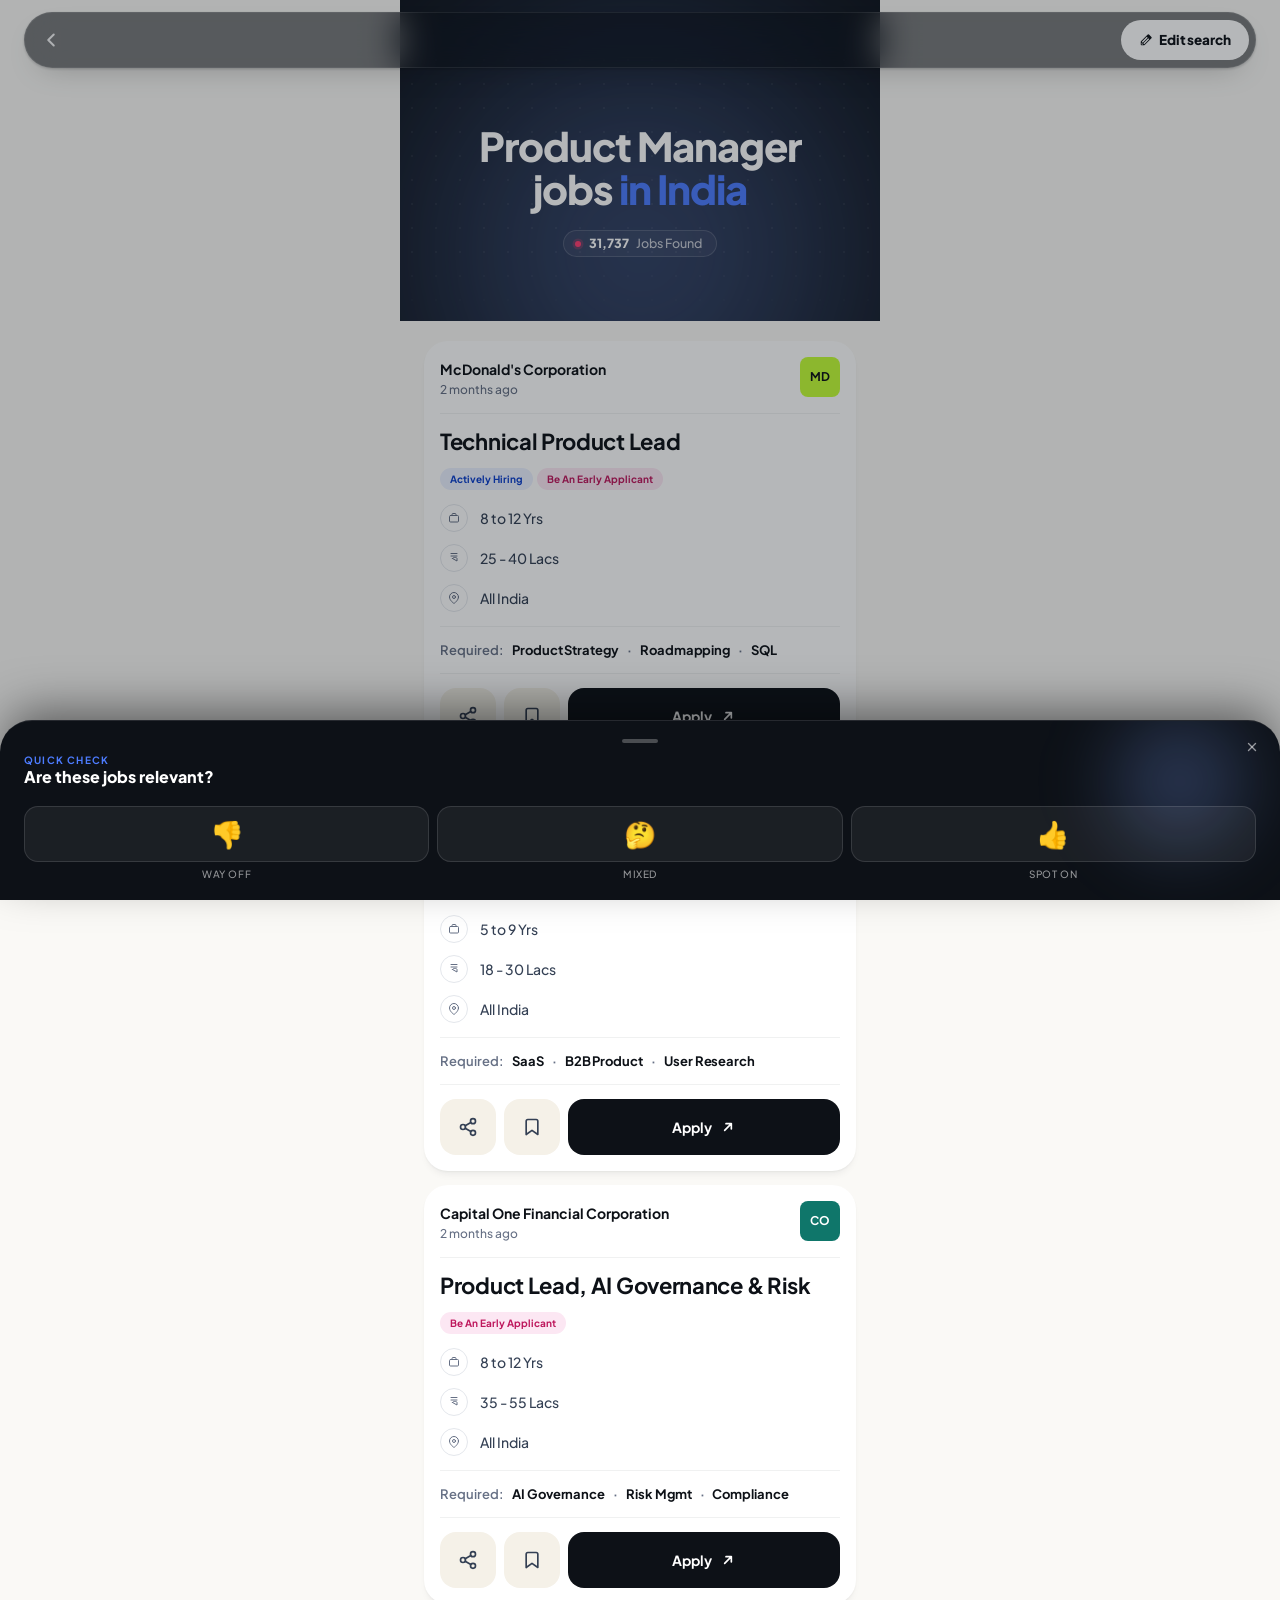
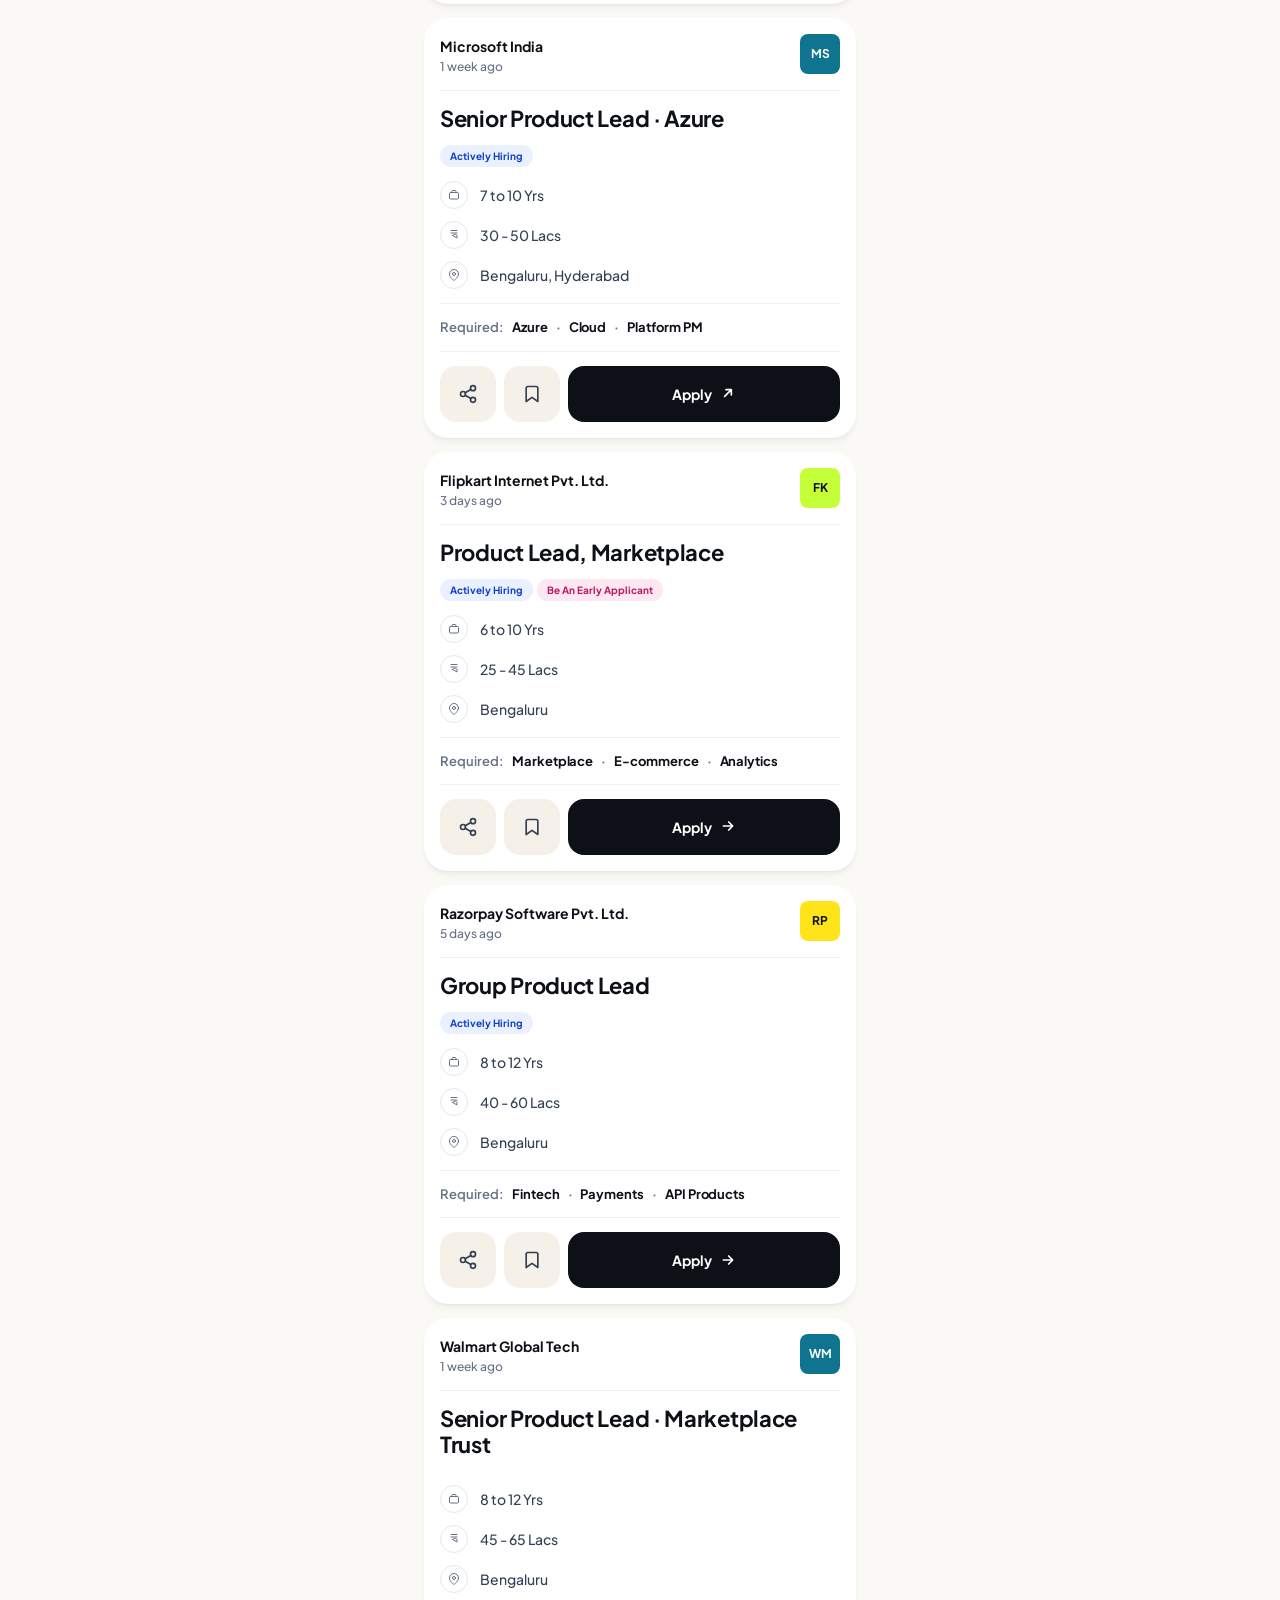
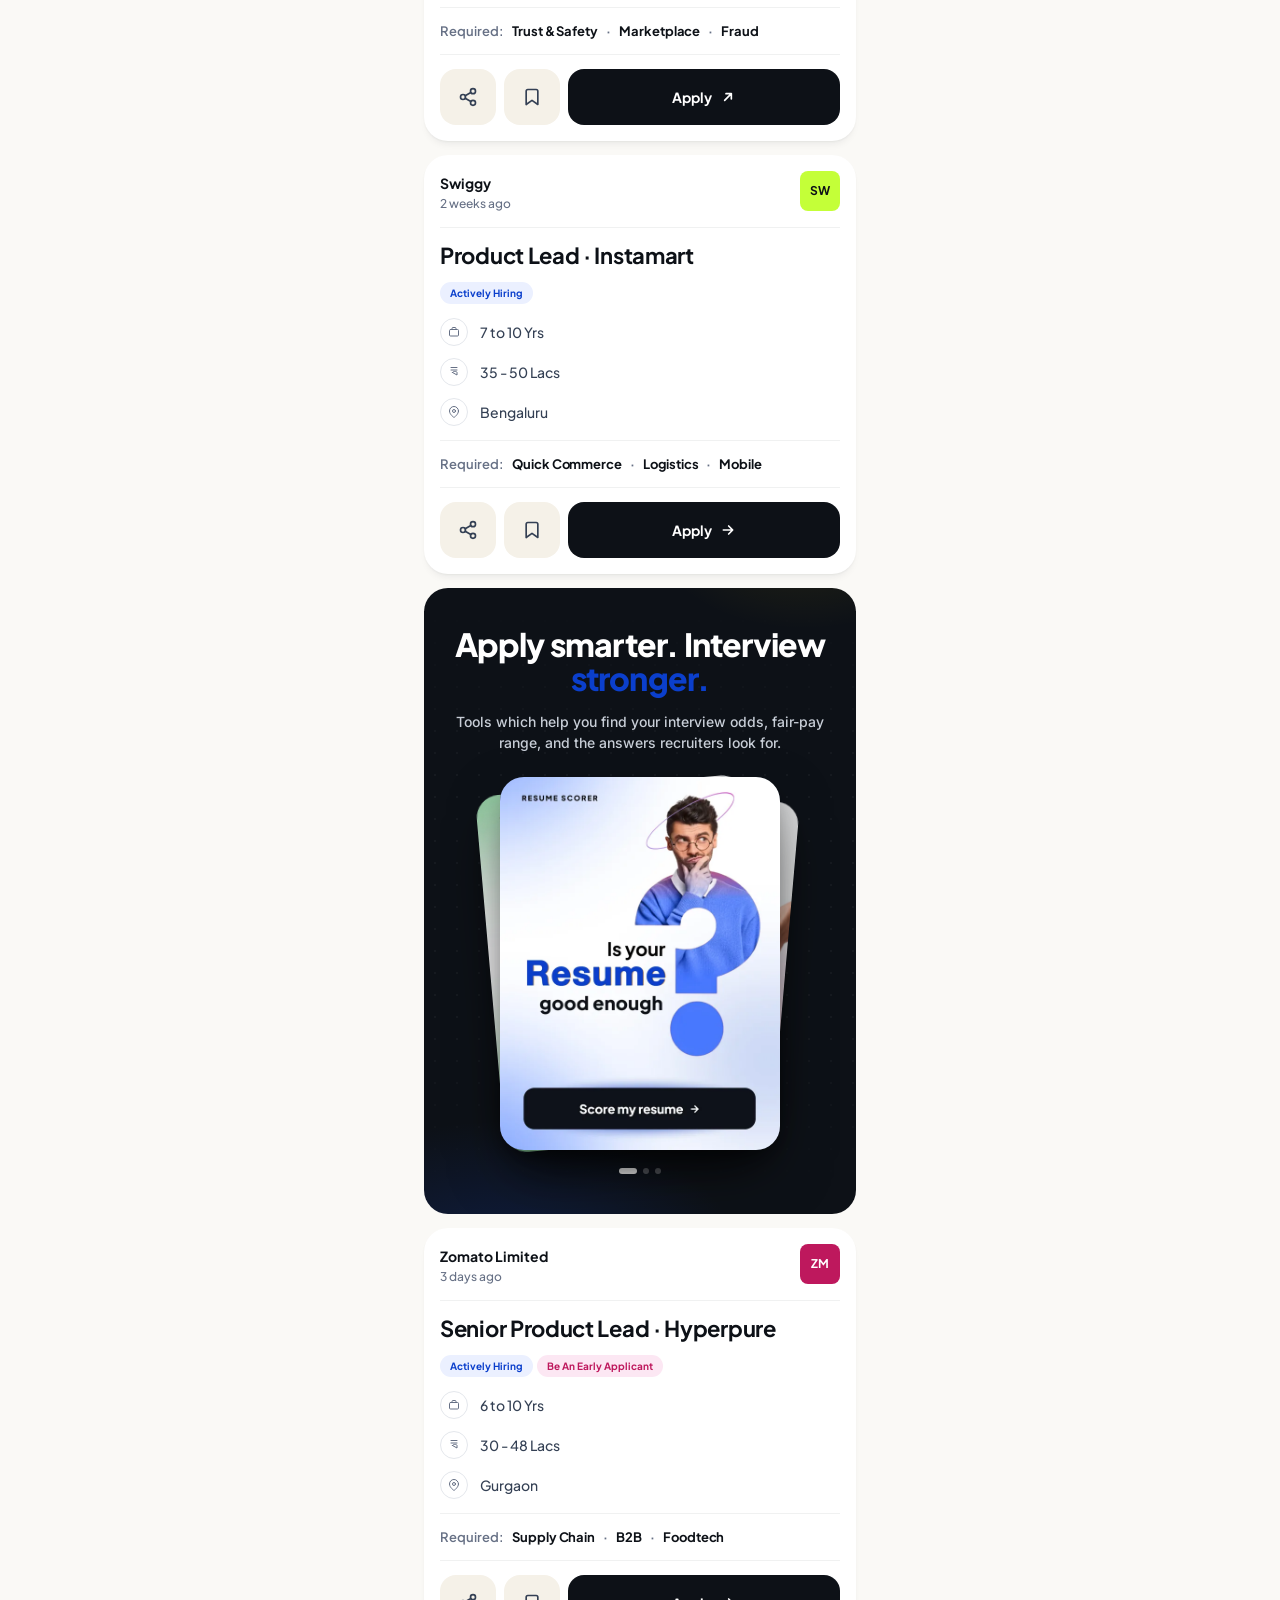
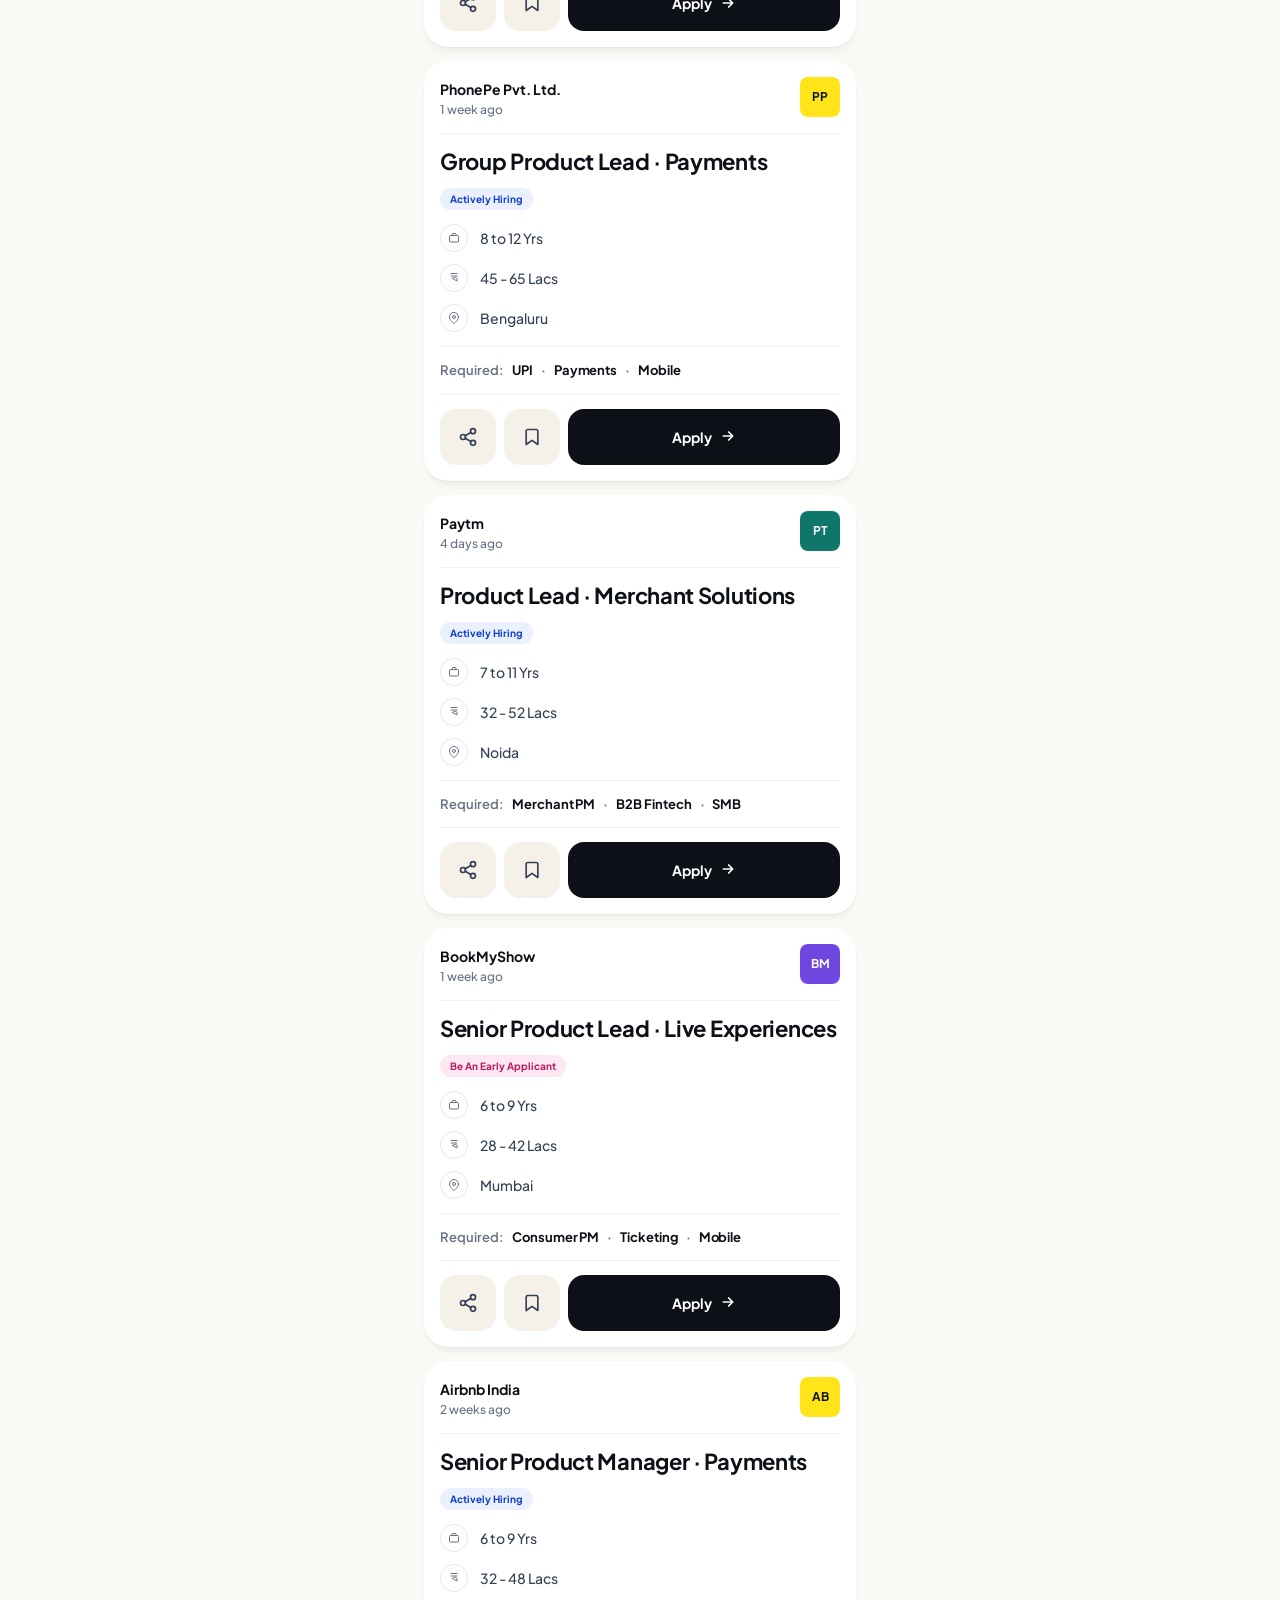
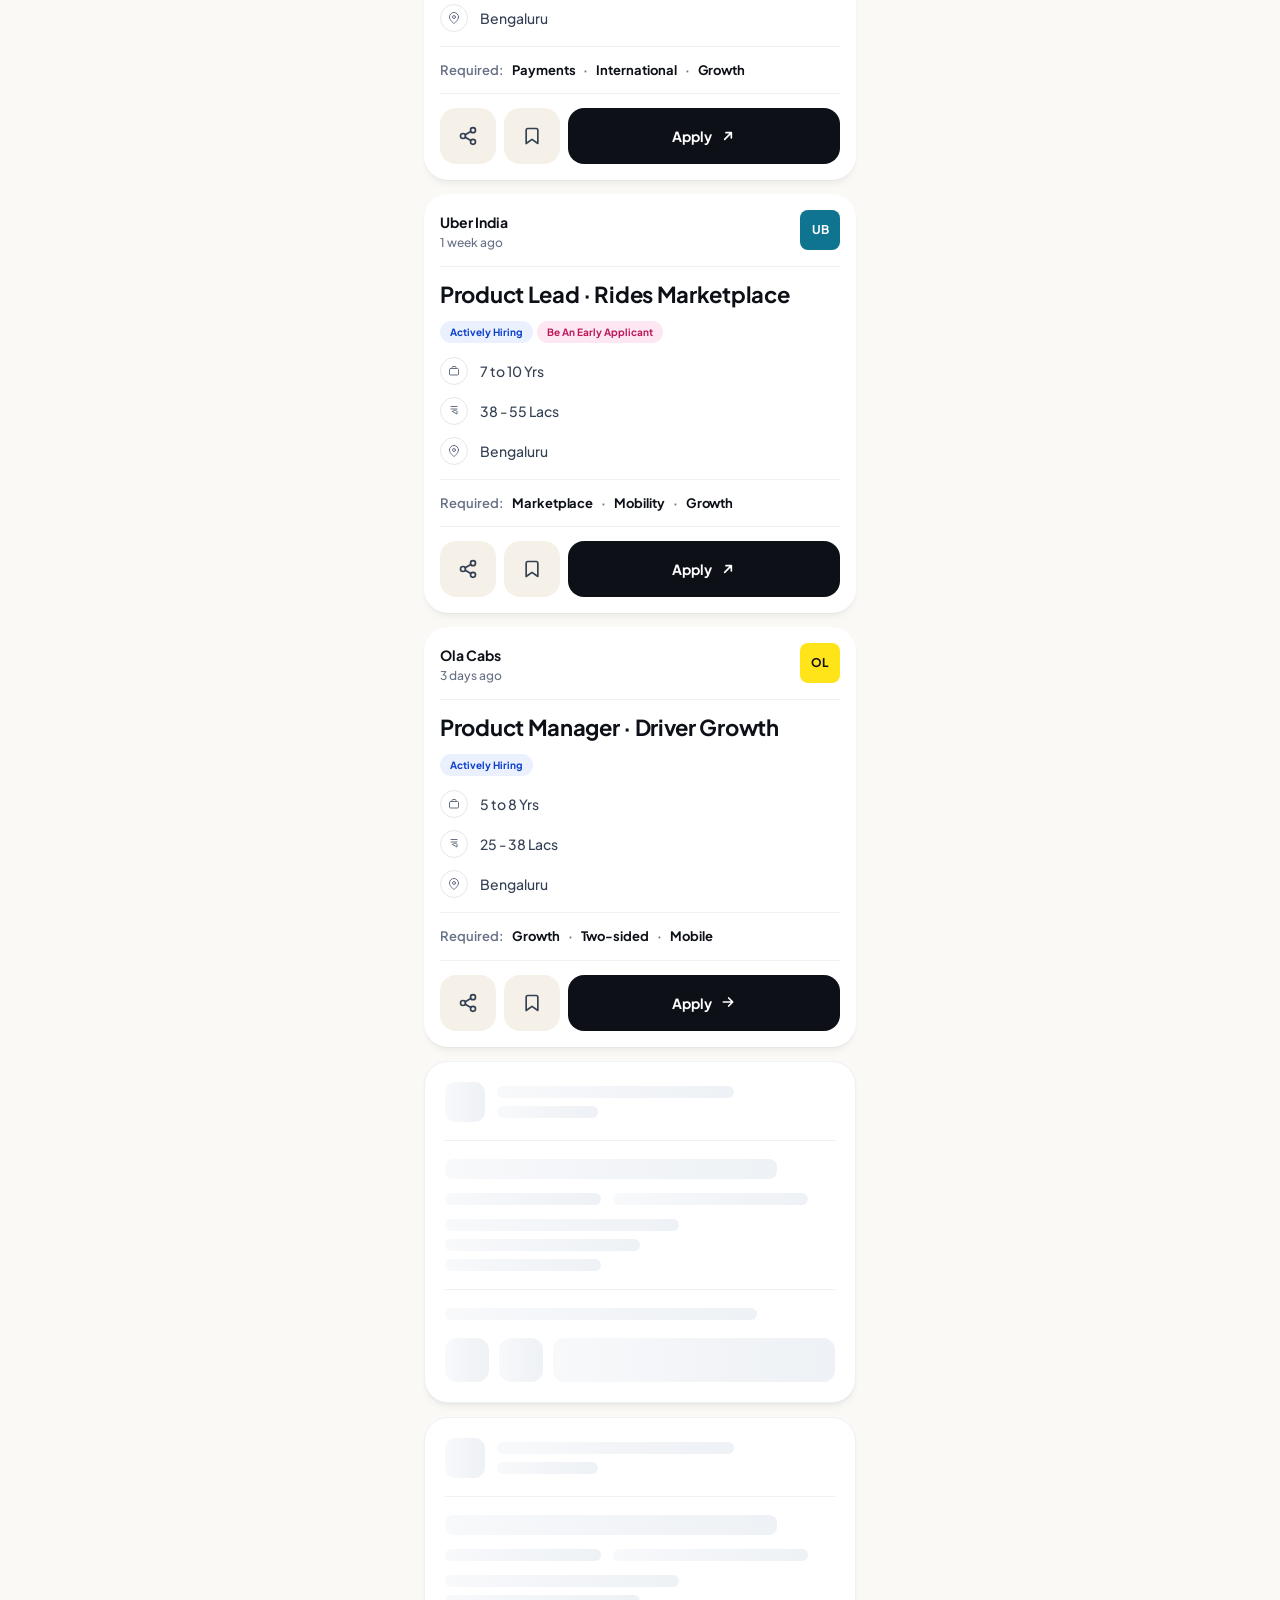
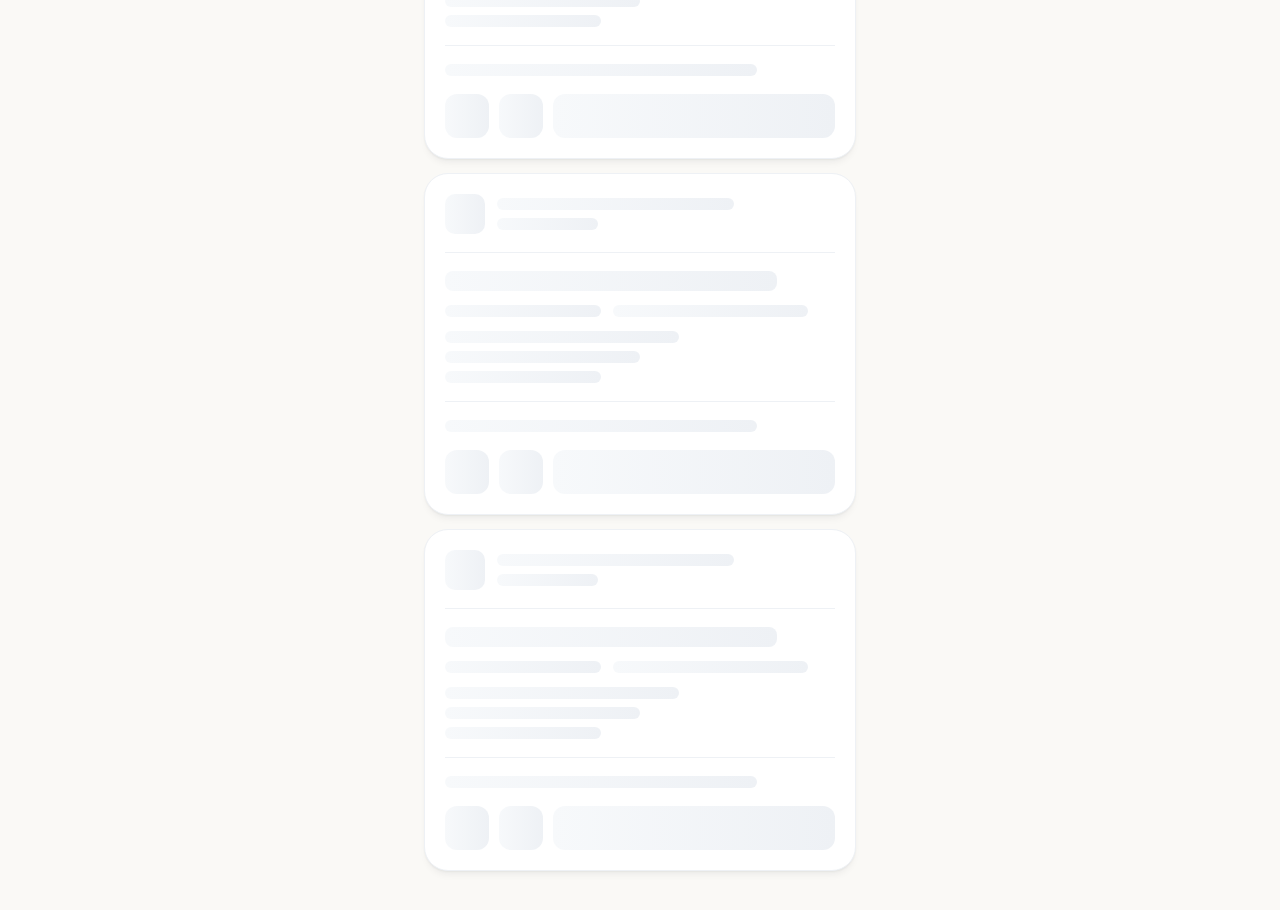
==== jsrp-logout.html @ 3e02d0d5 "small refinement on jsrp page" ====
<!DOCTYPE html>
<html lang="en">
<head>
<meta charset="UTF-8" />
<meta name="viewport" content="width=device-width, initial-scale=1, viewport-fit=cover" />
<meta name="theme-color" content="#0D1117" />
<title>Product Manager jobs in India — Shine</title>
<link href="https://fonts.googleapis.com/css2?family=Plus+Jakarta+Sans:wght@400;500;600;700;800;900&family=Inter:wght@400;500;600;700&display=swap" rel="stylesheet" />
<style>
:root {
    
    --content-base: #0D1117;
    --content-muted: #344054;
    --content-faded: #667085;
    --content-disabled: rgba(13, 17, 23, 0.36);
    --content-base-inverse: #FFFFFF;
    --content-on-fill-dark: #FFFFFF;
    --content-on-fill-light: #0D1117;
    --content-brand: #0B3FCC;
    --content-brand-hover: #0A33A6;
    --content-negative: #B42318;
    --content-positive: #027A48;
    --content-notice: #A35A04;
    --content-violet: #6F46E0;
    --content-pink: #BE185D;
    --content-aqua: #0F766A;
    --content-cyan: #0E7490;
    --content-lime: #56770B;
    --content-electric-yellow: #5F5200;  

    
    --font-brand: "Plus Jakarta Sans", system-ui, -apple-system, "Segoe UI", sans-serif;

    
    --stroke-thin: 1px;
    --stroke-default: 1.5px;
    --stroke-thick: 2px;
    --stroke-base: #E4E7EC;
    --stroke-muted: #EEF1F5;
    --stroke-faded: #F7F9FB;
    --stroke-disabled: rgba(13, 17, 23, 0.08);
    --stroke-focus: #1A56FF;
    --stroke-negative: #B42318;
    --stroke-positive: #0E9A5A;
    --stroke-notice: #D97706;
    --stroke-violet: #7A5AF8;
    --stroke-pink: #E31B8F;
    --stroke-aqua: #14B8A6;
    --stroke-cyan: #06B6D4;
    --stroke-lime: #8DBF18;
    --stroke-electric-yellow: #E0C500;

    
    --surface-base: #FAF9F6;
    --surface-raised: #FFFFFF;
    --surface-muted: #F7F9FB;
    --surface-sunken: #EEF1F5;
    --surface-hover: #EEF1F5;
    --surface-pressed: #E4E7EC;
    --surface-selected: #F0F5FF;
    --surface-overlay: rgba(13, 17, 23, 0.24);
    --surface-brand-intense: #1A56FF;
    --surface-brand-intense-hover: #0B3FCC;
    --surface-brand-intense-pressed: #0A33A6;
    --surface-brand-subtle: #EBF0FF;
    --surface-negative-intense: #B42318;
    --surface-negative-intense-hover: #8B1A14;
    --surface-negative-subtle: #FEF2F2;
    --surface-positive-intense: #027A48;
    --surface-positive-subtle: #EAFAF0;
    --surface-notice-intense: #FAB663;
    --surface-notice-subtle: #FFF4ED;
    --surface-violet-intense: #6F46E0;
    --surface-violet-subtle: #F3EEFE;
    --surface-pink-intense: #BE185D;
    --surface-pink-subtle: #FCE7F3;
    --surface-aqua-intense: #0F766A;
    --surface-aqua-subtle: #CCFBEE;
    --surface-cyan-intense: #0E7490;
    --surface-cyan-subtle: #CFFAFE;
    --surface-electric-yellow-intense: #FFE419;
    --surface-electric-yellow-subtle: #FFFCC0;
    --surface-lime-intense: #C4FF38;
    --surface-lime-subtle: #EBFFB0;
    

    
    --accent-hot-pink: #FF4B8F;
    --accent-orange-deep: #B93815;

    
    --shadow-neutral-sunken:  inset 0 1px 2px rgba(13,17,23,.06);
    --shadow-neutral-flat:    none;
    --shadow-neutral-subtle:  0 1px 2px rgba(13,17,23,.04);
    --shadow-neutral-raised:  0 1px 3px rgba(13,17,23,.08), 0 1px 2px rgba(13,17,23,.04);
    --shadow-neutral-lifted:  0 4px 12px rgba(13,17,23,.08), 0 2px 4px rgba(13,17,23,.04);
    --shadow-neutral-overlay: 0 16px 36px -10px rgba(13,17,23,.30), 0 4px 10px -2px rgba(13,17,23,.10);
    --shadow-neutral-modal:   0 24px 60px -12px rgba(13,17,23,.20), 0 6px 16px -6px rgba(13,17,23,.10);
    --shadow-neutral-drawer:  -16px 0 40px -8px rgba(13,17,23,.18), -4px 0 12px -2px rgba(13,17,23,.08);
    --shadow-brand-subtle:    0 8px 24px -10px rgba(26,86,255,.18);
    --shadow-brand-raised:    0 6px 14px -4px rgba(26,86,255,.45);
    --shadow-brand-lifted:    0 16px 40px -12px rgba(26,86,255,.40);
    --shadow-focus-default:   0 0 0 4px rgba(26,86,255,.10);
    --shadow-focus-strong:    0 0 0 4px rgba(26,86,255,.18);
    
    --shadow-raised: var(--shadow-neutral-raised);
    --shadow-lifted: var(--shadow-neutral-lifted);
    --shadow-sunken: var(--shadow-neutral-sunken);

    
    --type-display-2xl-bold:    800 var(--type-display-2xl-size)/var(--type-display-2xl-line) var(--font-brand);
    --type-display-xl-bold:     800 var(--type-display-xl-size)/var(--type-display-xl-line)  var(--font-brand);
    --type-display-lg-bold:     800 var(--type-display-lg-size)/var(--type-display-lg-line)  var(--font-brand);
    --type-display-md-bold:     800 var(--type-display-md-size)/var(--type-display-md-line)  var(--font-brand);
    --type-display-sm-bold:     700 var(--type-display-sm-size)/var(--type-display-sm-line)  var(--font-brand);
    --type-heading-lg-bold:     700 var(--type-heading-lg-size)/var(--type-heading-lg-line)  var(--font-brand);
    --type-heading-md-bold:     700 var(--type-heading-md-size)/var(--type-heading-md-line)  var(--font-brand);
    --type-heading-sm-bold:     700 var(--type-heading-sm-size)/var(--type-heading-sm-line)  var(--font-brand);
    --type-body-lg-regular:     400 var(--type-body-lg-size)/var(--type-body-lg-line)        var(--font-brand);
    --type-body-lg-medium:      500 var(--type-body-lg-size)/var(--type-body-lg-line)        var(--font-brand);
    --type-body-md-regular:     400 var(--type-body-md-size)/var(--type-body-md-line)        var(--font-brand);
    --type-body-md-medium:      500 var(--type-body-md-size)/var(--type-body-md-line)        var(--font-brand);
    --type-body-sm-regular:     400 var(--type-body-sm-size)/var(--type-body-sm-line)        var(--font-brand);
    --type-body-sm-medium:      500 var(--type-body-sm-size)/var(--type-body-sm-line)        var(--font-brand);
    --type-label-lg-bold:       700 var(--type-body-md-size)/var(--type-body-md-size)        var(--font-brand);
    --type-label-md-bold:       700 var(--type-body-sm-size)/var(--type-body-sm-size)        var(--font-brand);
    --type-label-sm-bold:       700 10px/10px                                                var(--font-brand);
    --type-eyebrow-md-bold:     800 var(--type-eyebrow-md-size)/var(--type-eyebrow-md-line)  var(--font-brand);
    --type-eyebrow-sm-bold:     800 var(--type-eyebrow-sm-size)/var(--type-eyebrow-sm-line)  var(--font-brand);

    
    
    
    
    --shine-blue: var(--surface-brand-intense);
    --shine-blue-deep: var(--surface-brand-intense-hover);
    --light-blue-fill: var(--surface-brand-subtle);
    --blue-tint: #F0F4FF;  
    --success-green: #12B76A;  
    --green-bg: var(--surface-positive-subtle);
    --green-text: var(--content-positive);
    --warning-amber: #F79009;  
    --orange-bg: var(--surface-notice-subtle);
    --orange-text: var(--accent-orange-deep);
    --red: #DC2626;  
    --yellow-amber: #F59E0B;
    --text-primary: var(--content-base);
    --text-secondary: var(--content-muted);
    --text-muted: var(--content-faded);
    --text-subtle: #98A2B3;  
    --border: var(--stroke-base);
    --hairline: var(--stroke-muted);
    --card-bg: var(--surface-raised);
    --cream: var(--surface-base);
    --dark-bg: var(--content-base);
    --dark-card: var(--surface-inverse-raised);
    --dark-border: var(--stroke-inverse-base);
    --dark-text-muted: var(--content-on-inverse-muted);
    --dark-text-subtle: var(--content-on-inverse-faded);
    --it-bg: var(--surface-brand-subtle);
    --it-ink: var(--surface-brand-intense);
    --bpo-bg: var(--surface-violet-subtle);
    --bpo-ink: #7A5AF8;  
    --bank-bg: #E8F7EF;  
    --bank-ink: var(--success-green);
    --insurance-bg: #FEF1E6;  
    --insurance-ink: var(--warning-amber);
    --find-dark-bg: rgba(26,86,255,0.18);
    --find-dark-ink: #7EA3FF;  
    --check-dark-bg: rgba(18,183,106,0.18);
    --check-dark-ink: #5DD4A1;  
    --apply-dark-bg: rgba(247,144,9,0.18);
    --apply-dark-ink: var(--surface-notice-intense);
    --pink-ink: #E31B8F;  
    --brut-yellow: var(--surface-electric-yellow-intense);
    --brut-blue: var(--surface-brand-intense);
    --brut-lime: var(--surface-lime-intense);
    --brut-pink: var(--accent-hot-pink);

    
    
    
    
    
    
    

    
    --color-brand-primary-50:  #F0F5FF;
    --color-brand-primary-100: #EBF0FF;
    --color-brand-primary-200: #C9DBFF;
    --color-brand-primary-300: #7EA3FF;
    --color-brand-primary-400: #4D7CFF;
    --color-brand-primary-500: #1A56FF;
    --color-brand-primary-600: #0B3FCC;
    --color-brand-primary-700: #0A33A6;
    --color-brand-primary-800: #082478;
    --color-brand-primary-900: #06184F;
    --color-brand-primary-950: #040D2A;

    
    --color-system-red-50:  #FEF2F2;
    --color-system-red-100: #FEE4E4;
    --color-system-red-200: #FECDCA;
    --color-system-red-300: #FCA5A0;
    --color-system-red-400: #F87171;
    --color-system-red-500: #DC2626;
    --color-system-red-600: #B42318;
    --color-system-red-700: #8B1A14;
    --color-system-red-800: #62110D;
    --color-system-red-900: #380808;
    --color-system-red-950: #1C0404;

    
    --color-system-amber-50:  #FFFAF2;
    --color-system-amber-100: #FFF4ED;
    --color-system-amber-200: #FFE0BD;
    --color-system-amber-300: #FFC489;
    --color-system-amber-400: #FAB663;
    --color-system-amber-500: #F79009;
    --color-system-amber-600: #D97706;
    --color-system-amber-700: #A35A04;
    --color-system-amber-800: #6F3D02;
    --color-system-amber-900: #422301;
    --color-system-amber-950: #211100;

    
    --color-system-green-50:  #EAFAF0;
    --color-system-green-100: #DEF7E5;
    --color-system-green-200: #A8F5C8;
    --color-system-green-300: #5DD4A1;
    --color-system-green-400: #34D77F;
    --color-system-green-500: #12B76A;
    --color-system-green-600: #0E9A5A;
    --color-system-green-700: #027A48;
    --color-system-green-800: #045A36;
    --color-system-green-900: #023320;
    --color-system-green-950: #011A10;

    
    --color-system-cool-neutral-50:  #F7F9FB;
    --color-system-cool-neutral-100: #EEF1F5;
    --color-system-cool-neutral-200: #E4E7EC;
    --color-system-cool-neutral-300: #C8CED7;
    --color-system-cool-neutral-400: #98A2B3;
    --color-system-cool-neutral-500: #667085;
    --color-system-cool-neutral-600: #4A5260;
    --color-system-cool-neutral-700: #344054;
    --color-system-cool-neutral-800: #232A38;
    --color-system-cool-neutral-900: #161B22;
    --color-system-cool-neutral-black: #0D1117;
    --color-system-cool-neutral-white: #FFFFFF;

    
    --color-system-warm-neutral-50:  #FFFDF8;
    --color-system-warm-neutral-100: #FAF9F6;
    --color-system-warm-neutral-200: #F5F1E8;
    --color-system-warm-neutral-300: #E8E5DD;
    --color-system-warm-neutral-400: #D4CCB8;
    --color-system-warm-neutral-500: #A89A7C;
    --color-system-warm-neutral-600: #847459;
    --color-system-warm-neutral-700: #5F4E37;
    --color-system-warm-neutral-800: #3F3324;
    --color-system-warm-neutral-900: #221B12;
    --color-system-warm-neutral-black: #110D08;

    
    --color-utility-pink-100:   #FCE7F3;
    --color-utility-pink-300:   #F498CB;
    --color-utility-pink-500:   #E31B8F;
    --color-utility-pink-600:   #BE185D;
    --color-utility-violet-100: #F3EEFE;
    --color-utility-violet-300: #B59CFC;
    --color-utility-violet-500: #7A5AF8;
    --color-utility-violet-600: #6F46E0;
    --color-utility-aqua-100:   #CCFBEE;
    --color-utility-aqua-300:   #5EEAC8;
    --color-utility-aqua-500:   #14B8A6;
    --color-utility-aqua-700:   #0F766A;
    --color-utility-cyan-100:   #CFFAFE;
    --color-utility-cyan-300:   #67E8F9;
    --color-utility-cyan-500:   #06B6D4;
    --color-utility-cyan-700:   #0E7490;
    --color-utility-lime-100:   #EBFFB0;
    --color-utility-lime-300:   #C4FF38;
    --color-utility-lime-500:   #8DBF18;
    --color-utility-lime-700:   #56770B;
    --color-utility-electric-yellow-100: #FFFCC0;
    --color-utility-electric-yellow-400: #FFE419;
    --color-utility-electric-yellow-500: #E0C500;
    --color-utility-electric-yellow-700: #8C7800;
    --color-utility-electric-yellow-800: #5F5200;

    
    --unit-0: 0px;   --unit-1: 1px;   --unit-1-5: 1.5px; --unit-2: 2px;   --unit-3: 3px;
    --unit-4: 4px;   --unit-6: 6px;   --unit-8: 8px;     --unit-10: 10px; --unit-12: 12px;
    --unit-14: 14px; --unit-16: 16px; --unit-18: 18px;   --unit-20: 20px; --unit-22: 22px;
    --unit-24: 24px; --unit-26: 26px; --unit-28: 28px;   --unit-32: 32px; --unit-36: 36px;
    --unit-40: 40px; --unit-44: 44px; --unit-48: 48px;   --unit-56: 56px; --unit-64: 64px;
    --unit-72: 72px; --unit-80: 80px; --unit-88: 88px;   --unit-96: 96px; --unit-104: 104px;
    --unit-120: 120px; --unit-136: 136px; --unit-160: 160px; --unit-240: 240px;
    --unit-320: 320px; --unit-512: 512px; --unit-1024: 1024px;

    
    --typeface-family-brand: "Plus Jakarta Sans", -apple-system, BlinkMacSystemFont, "Segoe UI", sans-serif;
    --typeface-weight-light: 300;
    --typeface-weight-regular: 400;
    --typeface-weight-medium: 500;
    --typeface-weight-semibold: 600;
    --typeface-weight-bold: 700;
    --typeface-weight-extrabold: 800;

    
    
    

    
    --content-neutral-base:        var(--color-system-cool-neutral-black);
    --content-neutral-muted:       var(--color-system-cool-neutral-700);
    --content-neutral-faded:       var(--color-system-cool-neutral-500);
    --content-neutral-disabled:    rgba(13, 17, 23, 0.36);
    --content-neutral-brand:       var(--color-brand-primary-600);
    --content-neutral-brand-hover: var(--color-brand-primary-700);
    --content-inverse-base:        var(--color-system-cool-neutral-white);
    --content-inverse-muted:       var(--color-system-cool-neutral-300);
    --content-inverse-faded:       var(--color-system-cool-neutral-400);
    --content-on-fill-dark-base:   var(--color-system-cool-neutral-white);
    --content-on-fill-dark-muted:  var(--color-system-cool-neutral-300);
    --content-on-fill-dark-faded:  var(--color-system-cool-neutral-400);
    --content-on-fill-light-base:  var(--color-system-cool-neutral-black);
    --content-on-fill-light-muted: var(--color-system-cool-neutral-700);
    --content-on-fill-light-faded: var(--color-system-cool-neutral-500);
    --content-status-negative:     var(--color-system-red-600);
    --content-status-positive:     var(--color-system-green-700);
    --content-status-notice:       var(--color-system-amber-700);

    
    --stroke-neutral-base:     var(--color-system-cool-neutral-200);
    --stroke-neutral-muted:    var(--color-system-cool-neutral-100);
    --stroke-neutral-faded:    var(--color-system-cool-neutral-50);
    --stroke-neutral-disabled: rgba(13, 17, 23, 0.08);
    --stroke-neutral-focus:    var(--color-brand-primary-500);
    --stroke-status-negative:  var(--color-system-red-600);
    --stroke-status-positive:  var(--color-system-green-600);
    --stroke-status-notice:    var(--color-system-amber-600);

    
    --surface-neutral-base:    var(--color-system-warm-neutral-100);
    --surface-neutral-raised:  var(--color-system-cool-neutral-white);
    --surface-neutral-muted:   var(--color-system-cool-neutral-100);
    --surface-neutral-sunken:  var(--color-system-cool-neutral-200);
    
    --surface-neutral-state-hover:    var(--color-system-cool-neutral-100);
    --surface-neutral-state-pressed:  var(--color-system-cool-neutral-200);
    --surface-neutral-state-selected: var(--color-brand-primary-100, #EBF0FF);
    
    --surface-inverse-base:    var(--color-system-cool-neutral-black);
    --surface-inverse-raised:  var(--color-system-cool-neutral-800);
    --surface-inverse-muted:   var(--color-system-cool-neutral-900);
    --stroke-inverse-base:     var(--color-system-cool-neutral-600);
    --stroke-inverse-muted:    var(--color-system-cool-neutral-700);
    
    --content-on-inverse:        var(--color-system-cool-neutral-white);
    --content-on-inverse-muted:  var(--color-system-cool-neutral-300);
    --content-on-inverse-faded:  var(--color-system-cool-neutral-400);
    --content-brand-on-inverse:  var(--color-brand-primary-300);
    
    --content-inverse-brand:       var(--color-brand-primary-400);
    --content-inverse-brand-hover: var(--color-brand-primary-300);
    --surface-brand-brand-intense:         var(--color-brand-primary-500);
    --surface-brand-brand-intense-hover:   var(--color-brand-primary-600);
    --surface-brand-brand-intense-pressed: var(--color-brand-primary-700);

    
    --surface-decorative-pink-intense:            var(--color-utility-pink-600);
    --surface-decorative-pink-subtle:             var(--color-utility-pink-100);
    --surface-decorative-violet-intense:          var(--color-utility-violet-600);
    --surface-decorative-violet-subtle:           var(--color-utility-violet-100);
    --surface-decorative-aqua-intense:            var(--color-utility-aqua-700);
    --surface-decorative-aqua-subtle:             var(--color-utility-aqua-100);
    --surface-decorative-cyan-intense:            var(--color-utility-cyan-700);
    --surface-decorative-cyan-subtle:             var(--color-utility-cyan-100);
    --surface-decorative-lime-intense:            var(--color-utility-lime-300);
    --surface-decorative-lime-subtle:             var(--color-utility-lime-100);
    --surface-decorative-electric-yellow-intense: var(--color-utility-electric-yellow-400);
    --surface-decorative-electric-yellow-subtle:  var(--color-utility-electric-yellow-100);
    
    --content-decorative-pink:                   var(--color-utility-pink-600);
    --content-decorative-violet:                 var(--color-utility-violet-600);
    --content-decorative-aqua:                   var(--color-utility-aqua-700);
    --content-decorative-cyan:                   var(--color-utility-cyan-700);
    --content-decorative-lime:                   var(--color-utility-lime-700);
    --content-decorative-electric-yellow:        var(--color-utility-electric-yellow-800);
    --surface-brand-brand-subtle:          var(--color-brand-primary-100);

    
    --spacing-inset-none: var(--unit-0);
    --spacing-inset-xs:   var(--unit-4);
    --spacing-inset-sm:   var(--unit-6);
    --spacing-inset-md:   var(--unit-8);
    --spacing-inset-lg:   var(--unit-12);
    --spacing-inset-xl:   var(--unit-16);
    --spacing-inset-xxl:  var(--unit-22);
    --spacing-inline-xs:  var(--unit-2);
    --spacing-inline-sm:  var(--unit-4);
    --spacing-inline-md:  var(--unit-8);
    --spacing-inline-lg:  var(--unit-12);
    --spacing-inline-xl:  var(--unit-18);
    --spacing-stack-3xs:  var(--unit-2);
    --spacing-stack-xxs:  var(--unit-4);
    --spacing-stack-xs:   var(--unit-8);
    --spacing-stack-md:   var(--unit-12);
    --spacing-stack-lg:   var(--unit-14);
    --spacing-stack-xl:   var(--unit-20);
    --spacing-stack-xxl:  var(--unit-24);
    --spacing-section-xs: var(--unit-16);
    --spacing-section-sm: var(--unit-20);
    --spacing-section-md: var(--unit-24);
    --spacing-section-lg: var(--unit-32);
    --spacing-section-xl: var(--unit-48);
    --spacing-layout-xs:  var(--unit-16);
    --spacing-layout-sm:  var(--unit-24);
    --spacing-layout-md:  var(--unit-32);
    --spacing-layout-lg:  var(--unit-48);
    --spacing-layout-xl:  var(--unit-64);

    
    --size-stroke-thin:    var(--unit-1);
    --size-stroke-default: var(--unit-1-5);
    --size-stroke-thick:   var(--unit-2);
    --size-radius-none: var(--unit-0);
    --size-radius-xs:   var(--unit-2);
    --size-radius-sm:   var(--unit-4);
    --size-radius-md:   var(--unit-8);
    --size-radius-lg:   var(--unit-12);
    --size-radius-xl:   var(--unit-16);
    --size-radius-2xl:  var(--unit-24);
    --size-radius-3xl:  var(--unit-32);
    --size-radius-4xl:  var(--unit-40);
    --size-radius-full: var(--unit-1024);
    
    --radius-none: var(--size-radius-none);
    --radius-xs:   var(--size-radius-xs);
    --radius-sm:   var(--size-radius-sm);
    --radius-md:   var(--size-radius-md);
    --radius-lg:   var(--size-radius-lg);
    --radius-xl:   var(--size-radius-xl);
    --radius-2xl:  var(--size-radius-2xl);
    --radius-3xl:  var(--size-radius-3xl);
    --radius-4xl:  var(--size-radius-4xl);
    --radius-full: var(--size-radius-full);
    --size-icon-xs:  var(--unit-12);
    --size-icon-sm:  var(--unit-14);
    --size-icon-md:  var(--unit-16);
    --size-icon-lg:  var(--unit-20);
    --size-icon-xl:  var(--unit-24);
    --size-icon-2xl: var(--unit-32);
    --size-icon-3xl: var(--unit-40);

    
    --type-display-2xl-size: var(--unit-64); --type-display-2xl-line: var(--unit-64); --type-display-2xl-track: -1.6px;
    --type-display-xl-size:  var(--unit-48); --type-display-xl-line:  var(--unit-48); --type-display-xl-track: -1.2px;
    --type-display-lg-size:  var(--unit-40); --type-display-lg-line:  var(--unit-40); --type-display-lg-track: -1px;
    --type-display-md-size:  var(--unit-32); --type-display-md-line:  var(--unit-36); --type-display-md-track: -0.4px;
    --type-display-sm-size:  var(--unit-24); --type-display-sm-line:  var(--unit-28); --type-display-sm-track: -0.3px;
    --type-heading-lg-size:  var(--unit-22); --type-heading-lg-line:  var(--unit-26); --type-heading-lg-track: -0.3px;
    --type-heading-md-size:  var(--unit-18); --type-heading-md-line:  var(--unit-22); --type-heading-md-track: -0.2px;
    --type-heading-sm-size:  var(--unit-16); --type-heading-sm-line:  var(--unit-20); --type-heading-sm-track: 0px;
    --type-body-lg-size: var(--unit-16); --type-body-lg-line: var(--unit-24);
    --type-body-md-size: var(--unit-14); --type-body-md-line: var(--unit-20);
    --type-body-sm-size: var(--unit-12); --type-body-sm-line: var(--unit-18);
    --type-eyebrow-md-size: var(--unit-12); --type-eyebrow-md-line: var(--unit-12); --type-eyebrow-md-track: 1.5px;
    --type-eyebrow-sm-size: var(--unit-10); --type-eyebrow-sm-line: var(--unit-10); --type-eyebrow-sm-track: 1px;
  }
*{ box-sizing:border-box; -webkit-font-smoothing:antialiased; }
html, body { margin:0; padding:0; }
body {
    font-family:"Inter",-apple-system,BlinkMacSystemFont,sans-serif;
    background:var(--surface-base);
    color:var(--content-base);
    min-width:1100px;
  }
::selection{ background:var(--surface-brand-intense); color:var(--content-on-fill-dark) }
button{ font-family:inherit; cursor:pointer }
@keyframes scroll {
    from { transform:translateX(0); }
    to { transform:translateX(calc((-140px - 48px) * 7)); }
  }


.job-card-logo.job-card-logo--pink {
    background: var(--surface-decorative-pink-intense);
    color: var(--content-on-fill-dark);
  }
.job-card-logo.job-card-logo--violet {
    background: var(--surface-decorative-violet-intense);
    color: var(--content-on-fill-dark);
  }
.job-card-logo.job-card-logo--aqua {
    background: var(--surface-decorative-aqua-intense);
    color: var(--content-on-fill-dark);
  }
.job-card-logo.job-card-logo--cyan {
    background: var(--surface-decorative-cyan-intense);
    color: var(--content-on-fill-dark);
  }
.job-card-logo.job-card-logo--lime {
    background: var(--surface-decorative-lime-intense);
    color: var(--content-on-fill-light);
  }
.job-card-logo.job-card-logo--ey {
    background: var(--surface-decorative-electric-yellow-intense);
    color: var(--content-on-fill-light);
  }
.job-card-co-name {
    font: var(--type-label-lg-bold);
    color: var(--content-base);
  }
.job-card-co-time {
    font: var(--type-body-sm-medium);
    color: var(--content-faded);
  }
.job-card-co-chips {
    display: inline-flex; align-items: center;
    gap: 4px;                                       
  }
.job-card-role {
    font: var(--type-heading-md-bold);
    color: var(--content-base);
    margin: 0;
    letter-spacing: -0.2px;
  }
.job-card-skills-row {
    flex: 1; min-width: 0;
    display: flex; flex-wrap: wrap; align-items: center;
    gap: 6px;
    font: var(--type-body-md-medium);
    color: var(--content-muted);
  }
.job-card-skills-label {
    font: var(--type-label-md-bold);
    color: var(--content-faded);
  }
.job-card-skills-list {
    display: inline-flex; flex-wrap: wrap; align-items: center;
    gap: 6px;
  }
.job-card-skill-dot {
    color: var(--content-faded);
    font-weight: 700;
  }
.job-card-share {
    width: 44px; height: 44px;
    border-radius: var(--radius-lg);
    background: var(--surface-base);
    border: var(--stroke-thin) solid var(--stroke-base);
    color: var(--content-muted);
    display: grid; place-items: center;
    cursor: pointer;
    transition: background 140ms ease, color 140ms ease;
    flex-shrink: 0;
  }
.job-card-share:hover {
    background: var(--surface-hover);
    color: var(--content-base);
  }
.job-card-share svg {
    width: var(--size-icon-md);
    height: var(--size-icon-md);
  }
.toast {
    position:fixed; bottom:32px; left:50%;
    transform:translateX(-50%) translateY(40px);
    background:var(--content-base); color:var(--content-on-fill-dark);
    padding:12px 20px; border-radius:100px;
    font-size:14px; font-weight:600;
    box-shadow:0 10px 24px rgba(16,24,40,.20);
    opacity:0; transition:all .25s ease;
    pointer-events:none; z-index:1000;
    display:inline-flex; align-items:center; gap:8px;
  }
.toast.show { opacity:1; transform:translateX(-50%) translateY(0); }
.toast svg { width:14px; height:14px; color:var(--success-green); }



body.on-it { background:#0A0E14; }






.nudge-bd {
    position: fixed; inset: 0;
    background: rgba(13, 17, 23, 0.45);
    backdrop-filter: blur(4px);
    -webkit-backdrop-filter: blur(4px);
    opacity: 0; pointer-events: none;
    transition: opacity 220ms ease;
    z-index: 90;
  }
.nudge-bd.show { opacity: 1; pointer-events: auto; }
.nudge-close {
    position: absolute;
    top: 16px; right: 16px;
    width: 32px; height: 32px;
    border-radius: var(--radius-full);
    background: rgba(13, 17, 23, 0.06);
    border: none;
    display: grid; place-items: center;
    cursor: pointer;
    z-index: 2;
    color: var(--content-muted);
    transition: background 150ms ease, color 150ms ease;
  }
.nudge-close:hover {
    background: rgba(13, 17, 23, 0.10);
    color: var(--content-base);
  }
.nudge-close svg { width: var(--size-icon-md); height: var(--size-icon-md); }
.nudge-body { padding: 40px 32px 32px; }
.nudge-eyebrow {
    display: inline-flex; align-items: center; gap: 6px;
    padding: 6px 12px;
    background: rgba(26, 86, 255, 0.08);
    color: var(--content-brand);
    border-radius: var(--radius-full);
    font: var(--type-label-sm-bold);
    letter-spacing: 0.06em;
    text-transform: uppercase;
    margin-bottom: 20px;
  }
.nudge-eyebrow .pulse {
    width: 6px; height: 6px;
    border-radius: var(--radius-full);
    background: var(--content-brand);
    animation: nudgePulse 1.6s ease-out infinite;
  }
@keyframes nudgePulse {
    0%   { box-shadow: 0 0 0 0 rgba(26, 86, 255, 0.6); }
    70%  { box-shadow: 0 0 0 8px rgba(26, 86, 255, 0); }
    100% { box-shadow: 0 0 0 0 rgba(26, 86, 255, 0); }
  }
.nudge-h {
    font: 800 28px/1.15 var(--font-brand);
    letter-spacing: -0.022em;
    margin: 0 0 32px;            
    color: var(--content-base);
  }
.nudge-h .accent { color: var(--content-brand); }
.nudge-modal--share .nudge-h {
    font-size: 34px;
    line-height: 1.12;
    letter-spacing: -0.025em;
  }
.nudge-cta-row {
    display: flex; flex-direction: column; gap: 10px;
    margin-top: 24px;
  }
.nudge-btn-primary {
    width: 100%; height: var(--unit-48);
    background: var(--content-base);
    color: var(--content-on-fill-dark);
    border: none;
    border-radius: var(--radius-lg);
    font: 800 15px/1 var(--font-brand);
    letter-spacing: -0.005em;
    cursor: pointer;
    display: inline-flex; align-items: center; justify-content: center; gap: 10px;
    transition: background 150ms ease, transform 120ms ease;
  }
.nudge-btn-primary:hover { background: var(--content-muted); }
.nudge-btn-primary:active { transform: scale(0.99); }
.nudge-btn-primary svg { width: var(--size-icon-md); height: var(--size-icon-md); }
.nudge-btn-secondary {
    width: 100%; height: var(--unit-48);
    padding: 0 22px;
    background: transparent;
    color: var(--content-base);
    border: 1.5px solid var(--stroke-base);
    border-radius: var(--radius-lg);
    font: 700 14px/1 var(--font-brand);
    letter-spacing: -0.005em;
    cursor: pointer;
    display: inline-flex; align-items: center; justify-content: center; gap: 8px;
    transition: background 150ms ease, border-color 150ms ease;
    white-space: nowrap;
  }
.nudge-btn-secondary:hover {
    background: var(--surface-muted);
    border-color: var(--content-faded);
  }
.nudge-success-msg {
    font: 500 14.5px/1.55 var(--font-brand);
    color: var(--content-muted);
    margin: 12px 0 0;
  }
.share-channels {
    display: flex; flex-wrap: wrap;
    gap: 8px;
    margin-top: 22px;
  }
.share-channel {
    display: inline-flex; align-items: center; gap: 8px;
    padding: 10px 14px;
    background: var(--surface-raised);
    border: var(--stroke-thin) solid var(--stroke-muted);
    border-radius: var(--radius-full);
    color: var(--content-base);
    font: 700 13px/1 var(--font-brand);
    letter-spacing: -0.005em;
    cursor: pointer;
    -webkit-tap-highlight-color: transparent;
    transition: border-color 140ms ease, background 140ms ease, transform 120ms ease;
    font-family: var(--font-brand);
  }
.share-channel:hover {
    border-color: var(--content-base);
    background: var(--surface-muted);
    transform: translateY(-1px);
  }
.share-channel:active { transform: scale(0.98); }
.share-channel svg { width: 15px; height: 15px; }
.share-channel--linkedin svg { color: #0A66C2; }
.share-channel--twitter  svg { color: #0F1419; }
.share-channel--facebook svg { color: #1877F2; }
.share-channel--email    svg { color: var(--content-base); }
.share-channel--whatsapp svg { color: #25D366; }
.share-copy {
    margin-top: 22px;
    display: flex; align-items: stretch;
    background: var(--surface-muted);
    border-radius: var(--radius-lg);
    padding: 4px 4px 4px 14px;
  }
.share-copy-input {
    flex: 1; min-width: 0;
    background: transparent;
    border: none; outline: none;
    font: 500 13px/1 var(--font-brand);
    color: var(--content-muted);
    font-family: var(--font-brand);
    -webkit-appearance: none; appearance: none;
    height: 40px;
    text-overflow: ellipsis;
  }
.share-copy-btn {
    flex: 0 0 auto;
    display: inline-flex; align-items: center; gap: 6px;
    padding: 0 16px;
    background: var(--content-base);
    color: var(--content-on-fill-dark);
    border: none;
    border-radius: var(--radius-md);
    font: 700 12.5px/1 var(--font-brand);
    letter-spacing: -0.005em;
    cursor: pointer;
    -webkit-tap-highlight-color: transparent;
    transition: background 140ms ease, transform 120ms ease;
  }
.share-copy-btn:hover { background: var(--content-muted); }
.share-copy-btn:active { transform: scale(0.97); }
.share-copy-btn.is-copied { background: var(--content-positive); color: #fff; }
.share-copy-btn svg { width: 13px; height: 13px; }
.view-jsrp-d .jd-faq-item:not(.is-open) .jd-faq-a { display: none; }



.view-jd .jd-jdbody-wrap:not(.is-collapsed) + .jd-readmore svg { transform: rotate(180deg); }










.view-jsrp-m { display: none; }
html, body {
      margin: 0 !important;
      padding: 0 !important;
      min-width: 0 !important;
      max-width: 100vw !important;
      overflow-x: hidden !important;
    }
body { background: var(--surface-base, var(--surface-base)); }
.view-jsrp-m {
      
      --jsrp-m-gutter: 24px;
      display: block;
      width: 100%;
      max-width: 100vw;
      min-height: 100vh;
      background: var(--surface-base, var(--surface-base));
      font-family: var(--font-brand);
      color: var(--content-base);
      overflow-x: hidden;
      position: relative;
    }
.view-jsrp-m *, .view-jsrp-m *::before, .view-jsrp-m *::after { box-sizing: border-box; }
.jsrp-m-nav {
      position: fixed;
      top: calc(12px + env(safe-area-inset-top, 0px));
      left: var(--jsrp-m-gutter);
      right: var(--jsrp-m-gutter);
      z-index: 50;
      height: 56px;
      
      padding: 6px;
      border-radius: var(--radius-full);
      display: flex; align-items: center; gap: var(--spacing-inline-md);
      background: var(--surface-raised);
      border: var(--stroke-thin) solid var(--stroke-base);
      box-shadow: 0 6px 14px -6px rgba(13,17,23,0.10),
                  0 2px 4px -1px rgba(13,17,23,0.06);
      transition: background .25s ease, border-color .25s ease,
                  box-shadow .25s ease, color .25s ease;
    }
.jsrp-m-nav.is-over-dark {
      background: rgba(13,17,23,0.55);
      backdrop-filter: blur(18px) saturate(140%);
      -webkit-backdrop-filter: blur(18px) saturate(140%);
      border-color: rgba(255,255,255,0.10);
      box-shadow: 0 1px 3px rgba(0,0,0,.20), 0 12px 32px -16px rgba(0,0,0,.30);
    }
.jsrp-m-nav-back {
      flex: 0 0 auto;
      margin-right: auto;
      width: 40px; height: 40px; border-radius: 50%;
      background: transparent; border: none;
      display: grid; place-items: center;
      color: var(--content-base);
      cursor: pointer;
      -webkit-tap-highlight-color: transparent;
      transition: background 120ms ease, color .25s ease, transform 120ms ease;
    }
.jsrp-m-nav-back:active { background: rgba(13,17,23,0.06); transform: scale(0.95); }
.jsrp-m-nav-back svg { width: 22px; height: 22px; }
.jsrp-m-nav.is-over-dark .jsrp-m-nav-back { color: rgba(255,255,255,0.92); }
.jsrp-m-nav.is-over-dark .jsrp-m-nav-back:active { background: rgba(255,255,255,0.08); }
.jsrp-m-nav-cta {
      flex: 0 0 auto;
      height: 40px; padding: 0 18px;
      background: var(--content-base);
      color: var(--content-on-fill-dark);
      border: none; border-radius: var(--radius-full);
      font: 800 13.5px/1 var(--font-brand);
      letter-spacing: -0.005em;
      cursor: pointer;
      -webkit-tap-highlight-color: transparent;
      transition: background .25s ease, color .25s ease, transform 120ms ease;
    }
.jsrp-m-nav-cta:active { transform: scale(0.97); }
.jsrp-m-nav.is-over-dark .jsrp-m-nav-cta {
      background: var(--surface-raised);
      color: var(--content-base);
    }
.jsrp-m-hero {
      position: relative;
      background: var(--surface-inverse-base, var(--surface-inverse-base));
      color: var(--content-on-fill-dark, var(--surface-raised));
      overflow: hidden;
      
      padding: calc(124px + env(safe-area-inset-top, 0px)) 24px 64px;
    }
.jsrp-m-hero::before {
      content: ""; position: absolute;
      top: -100px; left: 50%; transform: translateX(-50%);
      width: 900px; height: 700px;
      background: radial-gradient(circle at center, var(--surface-inverse-glow, rgba(126,163,255,0.45)) 0%, transparent 60%);
      filter: blur(80px);
      pointer-events: none; z-index: 0;
    }
.jsrp-m-hero::after {
      content: ""; position: absolute; inset: 0;
      background-image: radial-gradient(circle, rgba(255,255,255,0.05) 1px, transparent 1px);
      background-size: 24px 24px;
      pointer-events: none; z-index: 0;
      mask-image: linear-gradient(180deg, transparent 0%, black 25%, black 80%, transparent 100%);
      -webkit-mask-image: linear-gradient(180deg, transparent 0%, black 25%, black 80%, transparent 100%);
    }
.jsrp-m-hero > * { position: relative; z-index: 1; }
.jsrp-m-hero-inner {
      display: flex; flex-direction: column; align-items: center;
      text-align: center;
      width: 100%;
      position: relative;
      z-index: 1;
    }
.jsrp-m-hero-h {
      margin: 0;
      font-family: var(--font-brand);
      font-weight: 800;
      font-size: clamp(28px, 8.5vw, 40px);
      line-height: 1.08;
      letter-spacing: -0.025em;
      color: var(--content-on-fill-dark, var(--surface-raised));
      text-align: center;
      overflow-wrap: anywhere;
    }
.jsrp-m-hero-h .accent {
      color: var(--content-inverse-brand, var(--content-inverse-brand));
    }
.jsrp-m-hero-count {
      display: inline-flex;
      align-items: center;
      gap: 8px;
      margin-top: 20px;
      padding: 6px 14px 6px 11px;
      border-radius: var(--radius-full);
      background: rgba(255,255,255,0.05);
      border: 1px solid rgba(255,255,255,0.14);
      font-family: var(--font-brand);
      font-size: 12.5px; line-height: 1;
      font-weight: 500;
      letter-spacing: -0.005em;
      color: rgba(255,255,255,0.72);
    }
.jsrp-m-hero-count::before {
      content: "";
      width: 6px; height: 6px;
      border-radius: 50%;
      background: #FF3D71;                                
      box-shadow: 0 0 0 2.5px rgba(255,61,113,0.22);
      animation: jsrpMPulse 1.8s ease-in-out infinite;
      flex-shrink: 0;
    }
.jsrp-m-hero-count b {
      font-weight: 800;
      color: #fff;
      letter-spacing: -0.01em;
    }
@keyframes jsrpMPulse {
      0%, 100% { box-shadow: 0 0 0 3px rgba(255,61,113,0.22); }
      50%      { box-shadow: 0 0 0 5px rgba(255,61,113,0.08); }
    }
.jsrp-m-hero-sentinel {
      position: absolute; left: 0; right: 0; bottom: 0; height: 1px;
      pointer-events: none;
    }
.jsrp-m-results {
      
      padding: 20px var(--jsrp-m-gutter) 140px;
      background: var(--surface-base);
    }
.jsrp-m-jc {
      
      margin: 0 0 14px;
      background: var(--surface-raised); border-radius: var(--radius-2xl);
      padding: var(--spacing-inset-xl);
      display: flex; flex-direction: column;
      box-shadow: 0 6px 8px -4px rgba(16,24,40,.08), var(--shadow-neutral-subtle);
      cursor: pointer; -webkit-tap-highlight-color: transparent;
      transition: transform .15s ease;
    }
.jsrp-m-jc:active { transform: scale(.99); }
.jsrp-m-jc-top {
      display: flex; justify-content: space-between; align-items: flex-start; gap: var(--spacing-inline-md);
      
      padding-bottom: var(--spacing-stack-lg);
      border-bottom: var(--stroke-thin) solid rgba(13,17,23,.06);
      margin-bottom: var(--spacing-stack-lg);
    }
.jsrp-m-jc-co { flex: 1; min-width: 0; padding-top: 2px; }
.jsrp-m-jc-co-name {
      font-family: var(--font-brand); font-weight: 700; font-size: 14px;
      color: var(--content-base); letter-spacing: 0; line-height: 20px;
      white-space: nowrap; overflow: hidden; text-overflow: ellipsis;
    }
.jsrp-m-jc-time {
      font-family: var(--font-brand); font-size: 12px; color: var(--content-faded);
      font-weight: 500; line-height: 18px; margin-top: var(--spacing-stack-3xs);
    }
.jsrp-m-jc-logo {
      width: 40px; height: 40px; border-radius: var(--radius-md);
      display: grid; place-items: center;
      font: var(--type-label-md-bold);
      letter-spacing: 0;
      text-transform: uppercase;
      flex-shrink: 0;
    }
.jsrp-m-jc-role {
      font-family: var(--font-brand); font-weight: 700; font-size: 22px;
      line-height: 26px; color: var(--content-base);
      
      margin: 0 0 var(--spacing-stack-lg);
      letter-spacing: -0.3px;
    }
.jsrp-m-jc-chips {
      display: flex; gap: var(--spacing-inline-sm);
      
      margin-bottom: var(--spacing-stack-lg);
      flex-wrap: wrap;
    }
.jsrp-m-jc-chip {
      font-family: var(--font-brand); font-size: 10px; font-weight: 700;
      padding: 4px 10px; border-radius: var(--radius-full);
      line-height: 1.4; white-space: nowrap; letter-spacing: 0;
    }
.jsrp-m-jc-chip.actively { background: var(--surface-brand-subtle); color: var(--content-brand); }
.jsrp-m-jc-chip.early { background: var(--surface-pink-subtle, var(--surface-pink-subtle)); color: var(--content-pink, var(--content-pink)); }
.jsrp-m-jc-meta {
      display: flex; flex-direction: column;
      
      gap: var(--spacing-stack-md);
      
      padding-bottom: var(--spacing-stack-lg);
      border-bottom: var(--stroke-thin) solid rgba(13,17,23,.06);
    }
.jsrp-m-jc-row {
      display: flex; align-items: center; gap: 12px;
      font-family: var(--font-brand); font-size: 14px; color: var(--content-muted);
      font-weight: 500; min-width: 0;
    }
.jsrp-m-jc-row .ico {
      width: 28px; height: 28px; border-radius: 50%; border: var(--stroke-thin) solid var(--stroke-base);
      display: grid; place-items: center; flex-shrink: 0; background: var(--surface-raised);
    }
.jsrp-m-jc-row .ico svg { width: var(--size-icon-xs); height: var(--size-icon-xs); color: var(--content-faded); }
.jsrp-m-jc-row .text {
      white-space: nowrap; overflow: hidden; text-overflow: ellipsis; flex: 1; min-width: 0;
    }
.jsrp-m-jc-skills-row {
      display: flex; align-items: baseline;
      gap: var(--spacing-inline-md);
      
      flex-wrap: nowrap;
      min-width: 0;
      padding: var(--spacing-stack-lg) 0;
      border-bottom: var(--stroke-thin) solid rgba(13,17,23,.06);
    }
.jsrp-m-jc-skills-label {
      font: 600 13px/1.4 var(--font-brand);
      color: var(--content-faded);
      flex-shrink: 0;
    }
.jsrp-m-jc-skills-list {
      font: 700 13px/1.4 var(--font-brand);
      color: var(--content-base);
      letter-spacing: -0.005em;
      
      display: block;
      flex: 1; min-width: 0;
      white-space: nowrap;
      overflow: hidden;
      text-overflow: ellipsis;
    }
.jsrp-m-jc-skills-list .jsrp-m-jc-skill,
    .jsrp-m-jc-skills-list .job-card-skill-dot { display: inline; }
.jsrp-m-jc-skill { white-space: nowrap; }
.jsrp-m-jc-skills-list .job-card-skill-dot { margin: 0 8px; }
.jsrp-m-jc-actions {
      display: flex; gap: var(--spacing-inline-md); margin-top: auto;
      
      padding-top: var(--spacing-stack-lg);
    }
.jsrp-m-jc-share {
      width: 56px; height: 56px; border-radius: var(--radius-xl); background: var(--color-system-warm-neutral-200, var(--surface-base)); border: none;
      display: grid; place-items: center; cursor: pointer; flex-shrink: 0;
      -webkit-tap-highlight-color: transparent;
    }
.jsrp-m-jc-share svg { width: var(--size-icon-lg); height: var(--size-icon-lg); color: var(--content-muted); }
.jsrp-m-jc-save {
      width: 56px; height: 56px; border-radius: var(--radius-xl);
      background: var(--color-system-warm-neutral-200, var(--surface-base));
      border: none;
      display: grid; place-items: center;
      cursor: pointer; flex-shrink: 0;
      color: var(--content-muted);
      -webkit-tap-highlight-color: transparent;
      transition: background 150ms ease, color 150ms ease;
    }
.jsrp-m-jc-save svg { width: var(--size-icon-lg); height: var(--size-icon-lg); }
.jsrp-m-jc-save.is-saved { color: var(--content-brand); background: var(--surface-brand-subtle); }
.jsrp-m-jc-save.is-saved svg { fill: currentColor; stroke: currentColor; }
.jsrp-m-jc-apply {
      flex: 1; height: 56px; border-radius: var(--radius-xl);
      background: var(--content-base); color: var(--content-on-fill-dark);
      border: none;
      font: 700 14px/1 var(--font-brand);
      letter-spacing: -0.005em;
      cursor: pointer;
      display: inline-flex; align-items: center; justify-content: center; gap: 8px;
      -webkit-tap-highlight-color: transparent;
      white-space: nowrap;
    }
.jsrp-m-jc-apply svg { width: var(--size-icon-md); height: var(--size-icon-md); }
.jsrp-m-faq-item:not(.is-open) .jsrp-m-faq-a { display: none; }
.jsrp-m-floater {
      position: fixed;
      left: 50%;
      bottom: calc(20px + env(safe-area-inset-bottom, 0px));
      transform: translateX(-50%);
      background: var(--surface-raised);
      border: var(--stroke-thin) solid var(--stroke-base);
      color: var(--content-base);
      border-radius: var(--radius-full);
      padding: var(--spacing-inset-xs);
      display: inline-flex; align-items: center; gap: 0;
      box-shadow:
        0 16px 38px -10px rgba(13,17,23,0.22),
        0 6px 14px -4px rgba(13,17,23,0.10);
      z-index: 60;
      
      transition: transform 260ms cubic-bezier(0.32, 0.72, 0, 1),
                  opacity 220ms ease;
    }
.jsrp-m-floater.is-hidden {
      transform: translateX(-50%) translateY(140%);
      opacity: 0;
      pointer-events: none;
    }
.jsrp-m-floater-action {
      background: transparent; border: none;
      height: 40px; padding: 0 24px;
      border-radius: var(--radius-full);
      display: inline-flex; align-items: center; gap: 8px;
      font-family: var(--font-brand);
      font-weight: 800; font-size: 14px;
      color: var(--content-base); cursor: pointer;
      -webkit-tap-highlight-color: transparent;
      position: relative;
      transition: background 120ms;
    }
.jsrp-m-floater-action:active { background: rgba(13,17,23,0.06); }
.jsrp-m-floater-action svg { width: var(--size-icon-md); height: var(--size-icon-md); }
.jsrp-m-floater-action.has-badge { padding-right: 32px; }
.jsrp-m-floater-divider {
      width: 1px; height: 20px;
      background: var(--stroke-muted);
      margin: 0 2px;
      flex-shrink: 0;
    }
.jsrp-m-floater-action .badge {
      position: absolute;
      top: 4px; right: 8px;
      min-width: 18px; height: 18px; padding: 0 4px;
      background: var(--content-base); color: var(--content-on-fill-dark);
      border: var(--stroke-thick) solid var(--surface-raised);
      border-radius: var(--radius-full);
      font-family: var(--font-brand);
      font-size: 10px; font-weight: 800;
      display: none; place-items: center;
    }
.jsrp-m-floater-action .badge.show { display: grid; }
.jsrp-m-sort-bd, .jsrp-m-filter-bd {
      position: fixed; inset: 0;
      background: rgba(13,17,23,0.30);
      opacity: 0; pointer-events: none;
      transition: opacity 240ms ease;
      z-index: 100;
    }
.jsrp-m-sort-bd.show, .jsrp-m-filter-bd.show { opacity: 1; pointer-events: auto; }
.jsrp-m-sort-sheet {
      position: fixed;
      left: 0; right: 0;
      bottom: 0;
      z-index: 101;
      background: var(--surface-raised);
      border-radius: var(--radius-3xl, 28px) var(--radius-3xl, 28px) 0 0;
      padding: 0;
      padding-bottom: calc(var(--spacing-layout-sm) + env(safe-area-inset-bottom, 0px));
      box-shadow: 0 -16px 48px -8px rgba(13,17,23,0.30);
      transform: translateY(100%); opacity: 0; pointer-events: none;
      transition: transform 320ms cubic-bezier(0.32, 0.72, 0, 1), opacity 240ms ease;
      max-height: 90vh;
      overflow-y: auto;
      overscroll-behavior: contain;
    }
.jsrp-m-sort-sheet.show { transform: translateY(0); opacity: 1; pointer-events: auto; }
.jsrp-m-sort-sheet-h {
      
      padding: 16px var(--spacing-layout-sm) 20px;
      display: flex; align-items: center; justify-content: space-between;
      font-family: var(--font-brand); font-weight: 800; font-size: 16px;
      color: var(--content-base);
    }
.jsrp-m-sort-close {
      width: 28px; height: 28px; border-radius: 50%;
      background: var(--color-system-warm-neutral-200, var(--surface-base)); border: none;
      display: grid; place-items: center; cursor: pointer;
      -webkit-tap-highlight-color: transparent;
    }
.jsrp-m-sort-close svg { width: var(--size-icon-xs); height: var(--size-icon-xs); color: var(--content-base); }
.jsrp-m-sort-row {
      display: flex; align-items: center; gap: var(--spacing-inline-md);
      
      padding: 12px var(--spacing-layout-sm); border-radius: var(--radius-lg);
      background: transparent; border: none; cursor: pointer; width: 100%;
      -webkit-tap-highlight-color: transparent;
    }
.jsrp-m-sort-row:active { background: var(--color-system-warm-neutral-200, var(--surface-base)); }
.jsrp-m-sort-row .lbl {
      flex: 1; text-align: left;
      font-family: var(--font-brand); font-weight: 700; font-size: 14px;
      color: var(--content-base);
    }
.jsrp-m-sort-row .check {
      width: 18px; height: 18px; border-radius: 50%;
      border: var(--stroke-thick) solid var(--stroke-base); flex-shrink: 0;
      display: grid; place-items: center;
    }
.jsrp-m-sort-row.is-on .check { border-color: var(--content-base); }
.jsrp-m-sort-row.is-on .check::after {
      content: ""; width: 8px; height: 8px; border-radius: 50%;
      background: var(--content-base);
    }
.jsrp-m-filter-sheet {
      position: fixed;
      left: 0; right: 0;
      bottom: 0;
      z-index: 101;
      background: var(--surface-raised);
      border-radius: var(--radius-3xl, 28px) var(--radius-3xl, 28px) 0 0;
      overflow: hidden;
      display: flex; flex-direction: column;
      max-height: 90vh;
      padding: 0;
      box-shadow: 0 -16px 48px -8px rgba(13,17,23,0.30);
      transform: translateY(100%); opacity: 0; pointer-events: none;
      transition: transform 320ms cubic-bezier(0.32, 0.72, 0, 1), opacity 240ms ease;
    }
.jsrp-m-filter-sheet.show { transform: translateY(0); opacity: 1; pointer-events: auto; }
.jsrp-m-filter-h {
      
      padding: 16px var(--spacing-layout-sm) 20px;
      display: flex; align-items: center; gap: 8px;
      font-family: var(--font-brand); font-weight: 800; font-size: 16px;
      color: var(--content-base);
      flex-shrink: 0;
      position: relative; z-index: 2;
      box-shadow: 0 6px 12px -8px rgba(13,17,23,0.18);
    }
.jsrp-m-filter-h-title { flex: 1; }
.jsrp-m-filter-h-close {
      width: 28px; height: 28px; border-radius: 50%;
      background: var(--color-system-warm-neutral-200, var(--surface-base)); border: none; cursor: pointer;
      display: grid; place-items: center;
      -webkit-tap-highlight-color: transparent;
    }
.jsrp-m-filter-h-close svg { width: var(--size-icon-xs); height: var(--size-icon-xs); color: var(--content-base); }
.jsrp-m-filter-body {
      flex: 1; overflow-y: auto;
      
      padding: 14px var(--spacing-layout-sm) 20px;
      display: flex; flex-direction: column; gap: var(--spacing-inline-md);
    }
.jsrp-m-filter-card {
      background: #FAFAFB;
      border-radius: var(--radius-xl);
      padding: 20px 16px;
      border: none;
      margin: 0;
    }
.jsrp-m-filter-card-h {
      display: flex; align-items: center; gap: var(--spacing-inline-md);
      margin-bottom: 14px;
    }
.jsrp-m-filter-card-h-title {
      font-family: var(--font-brand);
      font-weight: 800; font-size: 12px;
      color: var(--content-base); flex: 1;
      display: flex; align-items: center; gap: 8px;
    }
.jsrp-m-filter-card-h-count {
      background: var(--content-base); color: var(--content-on-fill-dark);
      border-radius: var(--radius-full); padding: 2px 6px;
      font-size: 10px; font-weight: 800;
      display: none;
    }
.jsrp-m-filter-card.has-selection .jsrp-m-filter-card-h-count { display: inline-block; }
.jsrp-m-filter-card-clear {
      background: transparent; border: none; cursor: pointer;
      font-family: var(--font-brand);
      font-weight: 700; font-size: 10px;
      color: var(--content-faded);
      padding: 4px 6px;
      text-decoration: underline;
      text-underline-offset: 3px;
      text-decoration-thickness: 1px;
      text-decoration-color: rgba(102,112,133,0.4);
      display: none;
      -webkit-tap-highlight-color: transparent;
    }
.jsrp-m-filter-card-clear:active { color: var(--content-base); }
.jsrp-m-filter-card.has-selection .jsrp-m-filter-card-clear { display: inline-block; }
.jsrp-m-filter-pills { display: flex; flex-wrap: wrap; gap: 8px; }
.jsrp-m-filter-pill {
      height: 32px; padding: 0 12px;
      border: var(--stroke-default) solid var(--stroke-base);
      border-radius: var(--radius-full);
      background: var(--surface-raised);
      color: var(--content-base);
      font-family: var(--font-brand);
      font-size: 12px; font-weight: 700;
      cursor: pointer;
      -webkit-tap-highlight-color: transparent;
      transition: all 140ms;
      display: inline-flex; align-items: center; gap: var(--spacing-inline-sm);
    }
.jsrp-m-filter-pill:active { transform: scale(.97); }
.jsrp-m-filter-pill.is-on {
      background: var(--content-base); color: var(--content-on-fill-dark);
      border-color: var(--content-base);
    }
.jsrp-m-filter-pill-count {
      font-family: var(--font-brand);
      font-size: 10px; font-weight: 600;
      opacity: 0.6;
    }
.jsrp-m-filter-pill.is-on .jsrp-m-filter-pill-count { opacity: 0.75; }
.jsrp-m-filter-pill.is-extra { order: -1; }
.jsrp-m-filter-seeall {
      margin-top: 14px; padding: 0; height: 28px;
      background: transparent; border: none;
      color: var(--content-base);
      font-family: var(--font-brand);
      font-weight: 800; font-size: 12px;
      cursor: pointer;
      display: inline-flex; align-items: center; gap: 2px;
      -webkit-tap-highlight-color: transparent;
    }
.jsrp-m-filter-seeall::after {
      content: "›"; font-size: 18px; line-height: .5;
      margin-top: -4px;
    }
.jsrp-m-filter-foot {
      
      padding: var(--spacing-inset-xl) var(--spacing-layout-sm) calc(var(--spacing-inset-xl) + env(safe-area-inset-bottom, 0px));
      display: flex; gap: var(--spacing-inline-md); align-items: center;
      flex-shrink: 0;
      position: relative; z-index: 2;
      box-shadow: 0 -6px 12px -8px rgba(13,17,23,0.18);
      background: transparent;
      border-top: none;
    }
.jsrp-m-filter-foot-clear {
      flex: 0 0 auto;
      height: 46px; padding: 0 22px;
      background: transparent;
      border: var(--stroke-default) solid var(--stroke-base);
      border-radius: var(--radius-lg);
      font: var(--type-label-md-bold);
      color: var(--content-muted);
      cursor: pointer;
      transition: background 120ms;
      -webkit-tap-highlight-color: transparent;
    }
.jsrp-m-filter-foot-clear:active {
      background: var(--surface-base);
    }
.jsrp-m-filter-foot-apply {
      flex: 1; height: var(--unit-48);
      background: var(--content-base);
      border: none; border-radius: var(--radius-lg);
      font-family: var(--font-brand);
      font-weight: 800; font-size: 14px;
      color: var(--content-on-fill-dark);
      cursor: pointer;
      display: flex; align-items: center; justify-content: center; gap: var(--spacing-inline-xs);
      transition: background 120ms;
      -webkit-tap-highlight-color: transparent;
    }
.jsrp-m-filter-foot-apply:active {
      background: var(--content-muted);
    }
.jsrp-m-filter-foot-apply b { font-weight: 800; }
.jsrp-m-sub-bd {
      position: absolute; inset: 0;
      background: rgba(13,17,23,0.40);
      z-index: 11;
      opacity: 0; pointer-events: none;
      transition: opacity 200ms;
      border-radius: var(--radius-3xl, 28px) var(--radius-3xl, 28px) 0 0;
    }
.jsrp-m-sub-bd.show { opacity: 1; pointer-events: auto; }
.jsrp-m-sub-sheet {
      position: absolute;
      left: 0; right: 0; bottom: 0;
      background: var(--surface-raised);
      border-radius: var(--radius-3xl, 28px) var(--radius-3xl, 28px) 0 0;          
      z-index: 12;
      height: 100%;                 
      display: flex; flex-direction: column;
      overflow: hidden;
      transform: translateY(110%);
      transition: transform 280ms ease;
    }
.jsrp-m-sub-sheet.show { transform: translateY(0); }
.jsrp-m-sub-sheet .jsrp-m-filter-h { gap: var(--spacing-inline-xs); }
.jsrp-m-sub-clear {
      background: transparent; border: none;
      padding: 6px 10px;
      font: var(--type-eyebrow-sm-bold);
      letter-spacing: var(--type-eyebrow-sm-track, .05em);
      text-transform: uppercase;
      color: var(--content-faded);
      cursor: pointer;
      -webkit-tap-highlight-color: transparent;
      transition: color 120ms;
    }
.jsrp-m-sub-clear.is-active { color: var(--content-base); }
.jsrp-m-sub-search {
      margin: var(--spacing-stack-md) var(--spacing-inset-lg);
      position: relative;
      flex-shrink: 0;
    }
.jsrp-m-sub-search input {
      width: 100%; height: var(--unit-44);
      border: var(--stroke-thin) solid var(--stroke-base);
      border-radius: var(--radius-lg);
      padding: 0 var(--spacing-inset-md) 0 var(--unit-40);
      font: var(--type-body-md-medium);
      color: var(--content-base);
      background: var(--surface-raised);
      transition: border-color 120ms;
    }
.jsrp-m-sub-search input::placeholder { color: var(--content-faded); }
.jsrp-m-sub-search input:focus { outline: none; border-color: var(--content-base); }
.jsrp-m-sub-search::before {
      content: ""; position: absolute;
      top: 50%; left: var(--spacing-inset-md); transform: translateY(-50%);
      width: var(--size-icon-md); height: var(--size-icon-md);
      background: url("data:image/svg+xml;utf8,<svg xmlns='http://www.w3.org/2000/svg' viewBox='0 0 24 24' fill='none' stroke='%23667085' stroke-width='2' stroke-linecap='round' stroke-linejoin='round'><circle cx='11' cy='11' r='8'/><path d='M21 21l-4.35-4.35'/></svg>") no-repeat center / contain;
      pointer-events: none;
    }
.jsrp-m-sub-body {
      flex: 1; overflow-y: auto;
      padding: var(--spacing-stack-xs) var(--spacing-inset-sm) var(--spacing-stack-xl);
    }
.jsrp-m-sub-section {
      padding: var(--spacing-stack-lg) var(--spacing-inset-md) var(--spacing-stack-xs);
      font: var(--type-eyebrow-sm-bold);
      letter-spacing: var(--type-eyebrow-sm-track, .05em);
      text-transform: uppercase;
      color: var(--content-faded);
    }
.jsrp-m-sub-section:first-child { padding-top: var(--spacing-stack-lg); }
.jsrp-m-sub-row {
      display: flex; align-items: center; gap: var(--spacing-inline-md);
      padding: var(--spacing-stack-md) var(--spacing-inset-md);
      border-radius: var(--radius-lg);
      background: transparent; border: none; cursor: pointer; width: 100%;
      -webkit-tap-highlight-color: transparent;
      text-align: left;
      transition: background 120ms;
    }
.jsrp-m-sub-row:active { background: var(--surface-base); }
.jsrp-m-sub-row .lbl {
      flex: 1;
      font-family: var(--font-brand);
      font-weight: 700;
      font-size: var(--type-body-md-size);
      line-height: var(--type-body-md-line);
      color: var(--content-base);
    }
.jsrp-m-sub-row .cnt {
      font-family: var(--font-brand);
      font-weight: 600;
      font-size: var(--type-body-sm-size);
      line-height: var(--type-body-sm-line);
      color: var(--content-faded);
      margin-right: var(--spacing-inline-xs);
    }
.jsrp-m-sub-row .ck {
      width: var(--size-icon-lg); height: var(--size-icon-lg);
      border-radius: var(--radius-sm);
      border: var(--stroke-thick) solid var(--stroke-base);
      flex-shrink: 0;
      display: grid; place-items: center;
      transition: border-color 120ms, background 120ms;
    }
.jsrp-m-sub-row .ck svg {
      width: 11px; height: 11px;
      stroke: var(--surface-raised);
      stroke-width: 3; fill: none;
      stroke-linecap: round; stroke-linejoin: round;
      opacity: 0; transition: opacity 120ms;
    }
.jsrp-m-sub-row.is-on .ck {
      background: var(--content-base); border-color: var(--content-base);
    }
.jsrp-m-sub-row.is-on .ck svg { opacity: 1; }
.jsrp-m-sub-foot {
      
      padding: var(--spacing-inset-xl) var(--spacing-layout-sm) calc(var(--spacing-inset-xl) + env(safe-area-inset-bottom, 0px));
      flex-shrink: 0;
      box-shadow: 0 -6px 12px -8px rgba(13,17,23,0.18);
    }
.jsrp-m-sub-done {
      width: 100%; height: var(--unit-48);
      background: var(--content-base);
      border: none; border-radius: var(--radius-lg);
      font-family: var(--font-brand);
      font-weight: 800; font-size: 14px;
      color: var(--content-on-fill-dark);
      cursor: pointer;
      transition: background 120ms;
      -webkit-tap-highlight-color: transparent;
    }
.jsrp-m-sub-done:active {
      background: var(--content-muted);
    }
.view-jsrp-m .jsrp-m-results { padding-bottom: 24px; }
.view-jsrp-m .jd-tools-promo {
      position: relative;
      background:
        radial-gradient(ellipse 380px 240px at 18% 110%, rgba(26,86,255,0.20), transparent 65%),
        radial-gradient(ellipse 240px 160px at 88% -10%, rgba(255,210,0,0.10), transparent 65%),
        var(--surface-inverse-base);
      border-radius: var(--radius-2xl);
      overflow: hidden;
      padding: 40px 24px;
      display: flex;
      flex-direction: column;
      align-items: center;
      gap: 24px;
      margin: 0 0 14px;
      color: var(--content-on-fill-dark);
    }
.view-jsrp-m .jd-tools-promo::before {
      content: ""; position: absolute; inset: 0;
      background-image: radial-gradient(rgba(255,255,255,0.04) 1px, transparent 1px);
      background-size: 22px 22px;
      mask-image: linear-gradient(180deg, transparent 0%, #000 30%, #000 70%, transparent 100%);
      -webkit-mask-image: linear-gradient(180deg, transparent 0%, #000 30%, #000 70%, transparent 100%);
      pointer-events: none;
    }
.view-jsrp-m .jd-tools-promo-text {
      position: relative; z-index: 2;
      text-align: center;
    }
.view-jsrp-m .jd-tools-promo-h {
      margin: 0 0 16px;
      font: 800 32px/1.04 var(--font-brand);
      letter-spacing: -0.025em;
      color: var(--content-on-fill-dark);
    }
.view-jsrp-m .jd-tools-promo-h .accent { color: var(--content-brand); }
.view-jsrp-m .jd-tools-promo-sub {
      margin: 0;
      font: 500 14px/1.5 "Inter", var(--font-brand), sans-serif;
      color: var(--dark-text-muted);
    }
.view-jsrp-m .jd-tools-promo-visual {
      position: relative;
      display: flex; flex-direction: column; align-items: center;
      gap: 18px;
      z-index: 2;
      width: 100%;
    }
.view-jsrp-m .jd-tools-promo-stage {
      position: relative;
      width: min(calc(100% - 80px), 280px);
      margin: 0 auto;
      aspect-ratio: 3 / 4;
      perspective: 1000px;
    }
.view-jsrp-m .jd-tools-promo-card {
      position: absolute;
      inset: 0;
      border-radius: var(--radius-2xl);
      overflow: hidden;
      cursor: grab;
      user-select: none;
      -webkit-user-select: none;
      -webkit-touch-callout: none;
      transform-origin: center bottom;
      will-change: transform;
      transition: transform 420ms cubic-bezier(.22,1,.36,1),
                  opacity 320ms ease,
                  box-shadow 400ms ease;
      box-shadow: 0 24px 60px -12px rgba(0,0,0,0.55),
                  0 8px 20px -6px rgba(0,0,0,0.30);
      background: var(--surface-inverse-raised);
      
      touch-action: pan-y;
      border: none; padding: 0;
      text-decoration: none;
    }
.view-jsrp-m .jd-tools-promo-card[data-pos="0"] { touch-action: none; }
.view-jsrp-m .jd-tools-promo-card img {
      width: 100%; height: 100%;
      object-fit: cover;
      display: block;
      pointer-events: none;
    }
.view-jsrp-m .jd-tools-promo-card[data-pos="0"] {
      transform: translate3d(0, 0, 0) rotate(0deg) scale(1);
      z-index: 4;
    }
.view-jsrp-m .jd-tools-promo-card[data-pos="1"] {
      transform: translate3d(0, -8px, 0) rotate(-5deg) scale(0.96);
      z-index: 3;
      opacity: 0.9;
    }
.view-jsrp-m .jd-tools-promo-card[data-pos="2"] {
      transform: translate3d(0, -12px, 0) rotate(5deg) scale(0.93);
      z-index: 2;
      opacity: 0.82;
    }
.view-jsrp-m .jd-tools-promo-dots {
      display: flex; gap: 6px;
    }
.view-jsrp-m .jd-tools-promo-dot {
      width: 6px; height: 6px;
      border-radius: var(--radius-full);
      background: rgba(255, 255, 255, 0.30);
      cursor: pointer;
      border: none; padding: 0;
      transition: background 200ms ease, width 200ms ease, border-radius 200ms ease;
    }
.view-jsrp-m .jd-tools-promo-dot.is-on {
      background: var(--content-on-fill-dark);
      width: 18px;
      border-radius: var(--radius-sm);
    }
.jsrp-m-nudge-sheet {
      position: fixed;
      left: 0; right: 0;
      bottom: 0;
      z-index: 91;
      background: var(--surface-raised);
      border-radius: var(--radius-3xl, 28px) var(--radius-3xl, 28px) 0 0;
      box-shadow: 0 -16px 48px -8px rgba(13,17,23,0.30);
      transform: translateY(100%);
      transition: transform 320ms cubic-bezier(0.32, 0.72, 0, 1);
      max-height: 90vh;
      overflow-y: auto;
      overscroll-behavior: contain;
      display: flex; flex-direction: column;
      
      padding: 0 var(--spacing-layout-sm);
      padding-bottom: calc(var(--spacing-layout-sm) + env(safe-area-inset-bottom, 0px));
    }
.jsrp-m-nudge-sheet.show { transform: translateY(0); }
    .jsrp-m-nudge-sheet[hidden] { display: none; }
.jsrp-m-nudge-handle {
      width: 40px; height: 4px;
      background: var(--stroke-base);
      border-radius: var(--radius-full);
      margin: 10px auto 0;
      flex-shrink: 0;
    }
.jsrp-m-nudge-sheet .nudge-body {
      padding: 16px 0 32px;
    }
.jsrp-m-nudge-sheet .nudge-h {
      font-size: 24px; line-height: 1.18;
      margin-bottom: 28px;       
    }
.jsrp-m-nudge-sheet.nudge-modal--share .nudge-h {
      font-size: 28px;
      line-height: 1.14;
      letter-spacing: -0.022em;
    }
.jsrp-m-fb-bd {
      position: fixed; inset: 0;
      background: rgba(13,17,23,0.30);
      opacity: 0; pointer-events: none;
      transition: opacity 240ms ease;
      z-index: 100;
    }
.jsrp-m-fb-bd.show { opacity: 1; pointer-events: auto; }
.jsrp-m-fb {
      position: fixed;
      left: 0; right: 0;
      bottom: 0;
      z-index: 101;
      background: var(--surface-inverse-base, var(--surface-inverse-base));
      color: var(--content-on-fill-dark, var(--surface-raised));
      border-top: var(--stroke-thin) solid rgba(255,255,255,0.10);
      border-radius: var(--radius-3xl, 28px) var(--radius-3xl, 28px) 0 0;
      padding: var(--spacing-layout-sm);
      padding-bottom: calc(var(--spacing-layout-sm) + env(safe-area-inset-bottom, 0px));
      box-shadow: 0 -16px 48px -8px rgba(0,0,0,0.50);
      transform: translateY(100%); opacity: 0; pointer-events: none;
      transition: transform 320ms cubic-bezier(0.32, 0.72, 0, 1), opacity 240ms ease,
                  background 220ms ease, border-color 220ms ease;
      overflow: hidden;
    }
.jsrp-m-fb.show { transform: translateY(0); opacity: 1; pointer-events: auto; }
.jsrp-m-fb::before {
      content: ""; position: absolute;
      top: -40px; right: -40px;
      width: 280px; height: 200px;
      background: radial-gradient(circle, rgba(126,163,255,0.30) 0%, transparent 60%);
      filter: blur(28px); pointer-events: none;
    }
.jsrp-m-fb > * { position: relative; z-index: 1; }
.jsrp-m-fb-handle {
      width: 36px; height: 4px; border-radius: var(--radius-sm);
      background: rgba(255,255,255,0.25);
      margin: -6px auto 12px;
    }
.jsrp-m-fb-eyebrow {
      font: 700 10px/1 var(--font-brand);
      color: var(--content-inverse-brand, var(--content-inverse-brand));
      letter-spacing: 0.12em; text-transform: uppercase;
      margin-bottom: var(--spacing-stack-3xs);
    }
.jsrp-m-fb-h {
      font: 800 16px/1.3 var(--font-brand);
      color: var(--surface-raised);
      margin: 0 0 18px;
    }
.jsrp-m-fb-strip {
      display: flex; align-items: center; justify-content: space-between;
      gap: 8px;
      margin-bottom: var(--spacing-stack-lg);          
    }
.jsrp-m-fb-react {
      flex: 1;
      height: 56px;
      background: rgba(255,255,255,0.06);
      border: var(--stroke-default) solid rgba(255,255,255,0.12);
      border-radius: 14px;
      color: var(--surface-raised); cursor: pointer;
      display: grid; place-items: center;
      font-size: 26px; line-height: 1;
      -webkit-tap-highlight-color: transparent;
      transition: background 140ms ease, border-color 140ms ease, transform 120ms ease;
      position: relative;
    }
.jsrp-m-fb-react::after {
      content: attr(data-lbl);
      position: absolute; bottom: -18px; left: 0; right: 0;
      text-align: center;
      font: 500 10px/1 var(--font-brand);
      color: rgba(255,255,255,0.55);
      text-transform: uppercase; letter-spacing: 0.06em;
    }
.jsrp-m-fb-react:hover, .jsrp-m-fb-react:focus-visible {
      background: rgba(255,255,255,0.14);
      border-color: rgba(255,255,255,0.24);
    }
.jsrp-m-fb-react:active { transform: scale(0.95); }
.jsrp-m-fb-close {
      position: absolute; top: 12px; right: 14px;
      width: 28px; height: 28px;
      background: transparent; border: none;
      color: rgba(255,255,255,0.55); cursor: pointer;
      display: grid; place-items: center;
      z-index: 2;
    }
.jsrp-m-fb-close svg { width: var(--size-icon-sm); height: var(--size-icon-sm); }
.jsrp-m-fb.is-thanks {
      background: var(--content-positive, var(--content-positive));
      border-color: transparent;
      padding: 22px 20px;
    }
.jsrp-m-fb.is-thanks::before { display: none; }
.jsrp-m-fb.is-thanks .jsrp-m-fb-eyebrow,
    .jsrp-m-fb.is-thanks .jsrp-m-fb-strip,
    .jsrp-m-fb.is-thanks .jsrp-m-fb-close,
    .jsrp-m-fb.is-thanks .jsrp-m-fb-handle { display: none; }
.jsrp-m-fb.is-thanks .jsrp-m-fb-h {
      display: inline-flex; align-items: center; gap: 8px;
      justify-content: center;
      width: 100%;
      margin: 0;
      font-weight: 700;
    }
.view-jsrp-m.fb-open .jsrp-m-floater,
    .view-jsrp-m.fb-open .jsrp-m-fade-mask {
      opacity: 0;
      pointer-events: none;
      transform: translateX(-50%) translateY(140%);
    }
.view-jsrp-m.fb-open .jsrp-m-fade-mask {
      transform: none;             
    }
.jsrp-m-jc--shimmer {
      background: var(--surface-raised);
      border: var(--stroke-thin) solid var(--stroke-muted);
      border-radius: var(--radius-2xl, 24px);
      padding: 20px;
      margin: 0 0 14px;
      display: flex; flex-direction: column; gap: 14px;
      pointer-events: none;
    }
.jsrp-m-jc--shimmer .sh-row { display: flex; align-items: center; gap: 12px; }
.jsrp-m-jc--shimmer .sh-col { flex: 1; min-width: 0; display: flex; flex-direction: column; gap: 8px; }
.jsrp-m-jc--shimmer .sh { border-radius: 8px; }
.jsrp-m-jc--shimmer .sh-logo { width: 40px; height: 40px; border-radius: 10px; flex-shrink: 0; }
.jsrp-m-jc--shimmer .sh-line { height: 12px; }
.jsrp-m-jc--shimmer .sh-line--80 { width: 80%; }
.jsrp-m-jc--shimmer .sh-line--70 { width: 70%; }
.jsrp-m-jc--shimmer .sh-line--60 { width: 60%; }
.jsrp-m-jc--shimmer .sh-line--50 { width: 50%; }
.jsrp-m-jc--shimmer .sh-line--40 { width: 40%; }
.jsrp-m-jc--shimmer .sh-line--30 { width: 30%; }
.jsrp-m-jc--shimmer .sh-title { height: 20px; width: 85%; }
.jsrp-m-jc--shimmer .sh-divider {
      height: 1px; background: var(--stroke-muted);
      animation: none !important;
      margin: 4px 0;
    }
.jsrp-m-jc--shimmer .sh-actions { display: flex; gap: 10px; align-items: center; margin-top: 4px; }
.jsrp-m-jc--shimmer .sh-icon { width: 44px; height: 44px; border-radius: 12px; }
.jsrp-m-jc--shimmer .sh-btn  { flex: 1; height: 44px; border-radius: 12px; }
.jsrp-m-jc--shimmer .sh:not(.sh-divider) {
      background: linear-gradient(90deg,
        var(--surface-muted) 0%,
        var(--surface-hover) 50%,
        var(--surface-muted) 100%);
      background-size: 200% 100%;
      animation: jsrpMShimmer 1.4s linear infinite;
    }
@keyframes jsrpMShimmer {
      0%   { background-position:  200% 0; }
      100% { background-position: -200% 0; }
    }
.jsrp-m-scroll-sentinel {
      width: 100%; height: 1px;
      pointer-events: none;
    }

  /* ── jsrp-logout additions ── */
  /* experience refinement shown inside the hero count pill when the search carries one */
  .view-jsrp-m .jsrp-m-hero-exp { display:inline-flex; align-items:center; gap:6px; margin-left:2px; }
  .view-jsrp-m .jsrp-m-hero-exp::before { content:""; width:3px; height:3px; border-radius:50%; background:currentColor; opacity:.6; }
  /* app-only page: the mobile layout is unconditional; on a wide window keep it phone-width */
  @media (min-width: 481px) {
    html, body { background: var(--surface-base); }
    .view-jsrp-m { max-width:480px; margin:0 auto; }
  }
</style>
<link rel="stylesheet" href="components/search-modal/search-modal.css">
</head>
<body>
<div class="view-jsrp-m" id="viewJsrpM">

    <!-- Floating pill nav — overlays the dark hero. Mirrors desktop's
         .nav + .nav.is-over-dark recipe: light pill default, dark-glass
         when overlapping the hero band. App-mode layout: BACK arrow
         (left) + primary EDIT SEARCH pill (right). Logo + hamburger
         were removed for the in-app JSRP context. -->
    <nav class="jsrp-m-nav is-over-dark" id="jsrpMNav">
      <button class="jsrp-m-nav-back" id="jsrpMNavBack" type="button" aria-label="Back to previous page" >
        <svg viewBox="0 0 24 24" fill="none" stroke="currentColor" stroke-width="2.2" stroke-linecap="round" stroke-linejoin="round" aria-hidden="true">
          <polyline points="15 18 9 12 15 6"/>
        </svg>
      </button>
      <button class="jsrp-m-nav-cta btn btn--md btn--shape-full btn--primary" id="jsrpMNavCta" type="button" aria-haspopup="dialog">
        <svg viewBox="0 0 24 24" fill="currentColor" xmlns="http://www.w3.org/2000/svg" aria-hidden="true" style="width:14px;height:14px;margin-right:6px;vertical-align:-2px;"><path d="M21.3103 6.87842L17.1216 2.68873C16.9823 2.5494 16.8169 2.43888 16.6349 2.36348C16.4529 2.28808 16.2578 2.24927 16.0608 2.24927C15.8638 2.24927 15.6687 2.28808 15.4867 2.36348C15.3047 2.43888 15.1393 2.5494 15 2.68873L3.43969 14.25C3.2998 14.3888 3.18889 14.554 3.11341 14.736C3.03792 14.918 2.99938 15.1132 3.00001 15.3103V19.5C3.00001 19.8978 3.15804 20.2793 3.43935 20.5606C3.72065 20.8419 4.10218 21 4.50001 21H8.6897C8.88675 21.0006 9.08197 20.9621 9.26399 20.8866C9.44602 20.8111 9.61122 20.7002 9.75001 20.5603L21.3103 8.99998C21.4496 8.86069 21.5602 8.69531 21.6356 8.5133C21.711 8.33129 21.7498 8.13621 21.7498 7.9392C21.7498 7.74218 21.711 7.5471 21.6356 7.36509C21.5602 7.18308 21.4496 7.01771 21.3103 6.87842ZM4.81032 15L13.2806 6.52967L14.8444 8.09435L6.37501 16.5637L4.81032 15ZM4.50001 16.8103L7.1897 19.5H4.50001V16.8103ZM9.00001 19.1897L7.43532 17.625L15.9056 9.15467L17.4694 10.7194L9.00001 19.1897Z"/></svg>Edit search
      </button>
    </nav>

    

    <!-- Full-bleed dark hero — mirrors desktop .jd-dark-band but without
         the count eyebrow (count moved to the action row below). H1 only:
         query + br + "jobs <accent>in <location></accent>". -->
    <section class="jsrp-m-hero" id="jsrpMHero">
      <div class="jsrp-m-hero-inner">
        <h1 class="jsrp-m-hero-h">
          <span id="jsrpMHeroQuery">Product Manager</span><br>jobs <span class="accent">in <span id="jsrpMHeroLocation">India</span></span>
        </h1>
        <!-- Count moved inside the hero, directly under the query H1.
             The old .jsrp-m-sticky action row is gone: count lives here,
             Edit search is the primary CTA in the top nav. -->
        <span class="jsrp-m-hero-count" id="jsrpMStickyCount">
          <b id="jsrpMStickyCountNum">31,737</b> Jobs Found
        </span>
      </div>
      <div class="jsrp-m-hero-sentinel" id="jsrpMHeroSentinel"></div>
    </section>

    <!-- Results list — JS-rendered -->
    <div class="jsrp-m-results">
      <div id="jsrpMList"><!-- cards rendered by JS --></div>
    </div>

    <!-- Floating bottom capsule — Sort + Filter actions, sticky at the
         bottom of the JSRP screen. Cards scroll behind it; only the
         capsule itself carries a shadow (no bottom fade). (Markup ported from index.html mobile reference; class
         prefix renamed .jsrp- → .jsrp-m- for mobile scoping.) -->
    <div class="jsrp-m-floater">
      <button class="jsrp-m-floater-action btn btn--md btn--shape-full btn--ghost" id="jsrpMSortBtn" aria-label="Sort">
        <svg viewBox="0 0 24 24" fill="none" stroke="currentColor" stroke-width="2.2" stroke-linecap="round" stroke-linejoin="round"><path d="M3 6h18M6 12h12M10 18h4"/></svg>
        <span>Sort</span>
      </button>
      <span class="jsrp-m-floater-divider"></span>
      <button class="jsrp-m-floater-action has-badge btn btn--md btn--shape-full btn--ghost" id="jsrpMFilterBtn" aria-label="Filter">
        <svg viewBox="0 0 24 24" fill="none" stroke="currentColor" stroke-width="2.2" stroke-linecap="round" stroke-linejoin="round"><polygon points="22 3 2 3 10 12.46 10 19 14 21 14 12.46 22 3"/></svg>
        <span>Filter</span>
        <span class="badge" id="jsrpMFilterBadge">0</span>
      </button>
    </div>

    <!-- Feedback bottom sheet — B3 design (dark sheet + reaction strip).
         Reveals after the 6th job card scrolls into view. Mirrors the
         sort/filter sheet pattern: backdrop + slide-up sheet, dismiss
         via backdrop tap, close button, or reaction tap. -->
    <div class="jsrp-m-fb-bd" id="jsrpMFbBd"></div>
    <div class="jsrp-m-fb" id="jsrpMFb" role="dialog" aria-label="Job relevance feedback">
      <div class="jsrp-m-fb-handle"></div>
      <button class="jsrp-m-fb-close" id="jsrpMFbClose" aria-label="Dismiss">
        <svg viewBox="0 0 24 24" fill="none" stroke="currentColor" stroke-width="2.4" stroke-linecap="round"><line x1="6" y1="6" x2="18" y2="18"/><line x1="18" y1="6" x2="6" y2="18"/></svg>
      </button>
      <div class="jsrp-m-fb-eyebrow">Quick check</div>
      <h3 class="jsrp-m-fb-h">Are these jobs relevant?</h3>
      <div class="jsrp-m-fb-strip">
        <button class="jsrp-m-fb-react" type="button" data-vote="bad" data-lbl="Way off" aria-label="Way off">👎</button>
        <button class="jsrp-m-fb-react" type="button" data-vote="meh" data-lbl="Mixed" aria-label="Mixed">🤔</button>
        <button class="jsrp-m-fb-react" type="button" data-vote="good" data-lbl="Spot on" aria-label="Spot on">👍</button>
      </div>
    </div>

    <!-- Sort bottom sheet -->
    <div class="jsrp-m-sort-bd" id="jsrpMSortBd"></div>
    <div class="jsrp-m-sort-sheet" id="jsrpMSortSheet" role="dialog" aria-label="Sort by">
      <!-- Drag handle — matches Share + Bookmark sheets for header consistency -->
      <div class="jsrp-m-nudge-handle"></div>
      <div class="jsrp-m-sort-sheet-h">
        <span>Sort by</span>
        <button class="jsrp-m-sort-close" id="jsrpMSortClose" aria-label="Close">
          <svg viewBox="0 0 24 24" fill="none" stroke="currentColor" stroke-width="2.4" stroke-linecap="round"><line x1="6" y1="6" x2="18" y2="18"/><line x1="18" y1="6" x2="6" y2="18"/></svg>
        </button>
      </div>
      <button class="jsrp-m-sort-row" data-sort="recent" type="button"><span class="lbl">Most Recent</span><span class="check"></span></button>
      <button class="jsrp-m-sort-row is-on" data-sort="relevance" type="button"><span class="lbl">Relevance · Best match</span><span class="check"></span></button>
      <button class="jsrp-m-sort-row" data-sort="activelyHiring" type="button"><span class="lbl">Actively Hiring</span><span class="check"></span></button>
      <button class="jsrp-m-sort-row" data-sort="topCompanies" type="button"><span class="lbl">Top Companies</span><span class="check"></span></button>
      <button class="jsrp-m-sort-row" data-sort="expLow" type="button"><span class="lbl">Experience · Low to High</span><span class="check"></span></button>
      <button class="jsrp-m-sort-row" data-sort="expHigh" type="button"><span class="lbl">Experience · High to Low</span><span class="check"></span></button>
    </div>

    <!-- Filter modal — floating card. The See-all sub-sheet is nested
         INSIDE this card so it overlays just the modal bounds (matching
         the 14px gutter + 24px radius), exactly as index.html does. -->
    <div class="jsrp-m-filter-bd" id="jsrpMFilterBd"></div>
    <div class="jsrp-m-filter-sheet" id="jsrpMFilterSheet" role="dialog" aria-label="Filter jobs">
      <!-- Drag handle — matches Share + Bookmark sheets for header consistency -->
      <div class="jsrp-m-nudge-handle"></div>
      <div class="jsrp-m-filter-h">
        <span class="jsrp-m-filter-h-title">Filter jobs</span>
        <button class="jsrp-m-filter-h-close" id="jsrpMFilterClose" aria-label="Close">
          <svg viewBox="0 0 24 24" fill="none" stroke="currentColor" stroke-width="2.4" stroke-linecap="round"><line x1="6" y1="6" x2="18" y2="18"/><line x1="18" y1="6" x2="6" y2="18"/></svg>
        </button>
      </div>
      <div class="jsrp-m-filter-body" id="jsrpMFilterBody"></div>
      <div class="jsrp-m-filter-foot">
        <button class="jsrp-m-filter-foot-clear" id="jsrpMFilterFootClear" type="button">Clear</button>
        <button class="jsrp-m-filter-foot-apply" id="jsrpMFilterApply" type="button">
          Show <b id="jsrpMFilterCount">28,969</b> jobs
        </button>
      </div>

      <!-- See-all sub-sheet — overlays the filter sheet (nested inside).
           Header reuses .jsrp-m-filter-h class for visual continuity
           with the parent modal: title + uppercase Clear link + circular
           close button. Close button = back action (returns to filter). -->
      <div class="jsrp-m-sub-bd" id="jsrpMSubBd"></div>
      <div class="jsrp-m-sub-sheet" id="jsrpMSubSheet" role="dialog" aria-label="Sub-filter">
        <div class="jsrp-m-filter-h">
          <span class="jsrp-m-filter-h-title" id="jsrpMSubTitle">Location</span>
          <button class="jsrp-m-sub-clear" id="jsrpMSubClear" type="button">CLEAR</button>
          <button class="jsrp-m-filter-h-close" id="jsrpMSubBack" aria-label="Close">
            <svg viewBox="0 0 24 24" fill="none" stroke="currentColor" stroke-width="2.4" stroke-linecap="round"><line x1="6" y1="6" x2="18" y2="18"/><line x1="18" y1="6" x2="6" y2="18"/></svg>
          </button>
        </div>
        <div class="jsrp-m-sub-search field field--md field--search" id="jsrpMSubSearchWrap" style="display:none;">
          <input type="text" id="jsrpMSubSearch" placeholder="Search…" />
        </div>
        <div class="jsrp-m-sub-body" id="jsrpMSubBody"></div>
        <div class="jsrp-m-sub-foot">
          <button class="jsrp-m-sub-done" id="jsrpMSubDone" type="button">Done</button>
        </div>
      </div>
    </div>

  </div>

  <script>
(function(){
  var HOME = "index.html";
  var DEFAULT = { q: 'Product Manager', loc: 'India', exp: '' };
  function fromUrl(){
    var p = new URLSearchParams(location.search), has = p.has('q') || p.has('loc') || p.has('exp');
    return has ? { q: (p.get('q') || '').trim(), loc: (p.get('loc') || '').trim(), exp: (p.get('exp') || '').trim() } : DEFAULT;
  }
  function toUrl(s){
    var p = new URLSearchParams();
    if (s.q) p.set('q', s.q); if (s.loc) p.set('loc', s.loc); if (s.exp) p.set('exp', s.exp);
    var qs = p.toString(); return location.pathname + (qs ? '?' + qs : '');
  }
  // placeholder result count — stable per search so it doesn't jump on reload
  function countFor(s){
    if (s.q === DEFAULT.q && s.loc === DEFAULT.loc && !s.exp) return 31737;
    var h = 7; (s.q + '|' + s.loc + '|' + s.exp).split('').forEach(function(c){ h = (h * 31 + c.charCodeAt(0)) >>> 0; });
    var n = 1200 + (h % 42000); return s.exp ? Math.round(n * 0.38) : n;
  }
  function paint(s){
    var q = document.getElementById('jsrpMHeroQuery'), l = document.getElementById('jsrpMHeroLocation');
    var c = document.getElementById('jsrpMStickyCountNum'), pill = document.getElementById('jsrpMStickyCount');
    if (q) q.textContent = s.q || 'All';
    if (l) l.textContent = s.loc || 'India';
    if (c) c.textContent = countFor(s).toLocaleString('en-IN');
    if (pill) {
      var x = pill.querySelector('.jsrp-m-hero-exp');
      if (s.exp) { if (!x) { x = document.createElement('span'); x.className = 'jsrp-m-hero-exp'; pill.appendChild(x); } x.textContent = s.exp; }
      else if (x) x.remove();
    }
    document.title = (s.q || 'All') + ' jobs in ' + (s.loc || 'India') + ' — Shine';
  }
  window.__jsrpState = fromUrl();
  paint(window.__jsrpState);

  document.addEventListener('DOMContentLoaded', function(){
    // Edit search submit on this page → update in place (no reload), keep history.
    document.addEventListener('shine:search', function(e){
      if (e.detail.source !== 'jsrp') return;          // any other trigger keeps the component default
      e.preventDefault();
      var s = { q: e.detail.query, loc: e.detail.location, exp: e.detail.experience };
      var same = s.q === window.__jsrpState.q && s.loc === window.__jsrpState.loc && s.exp === window.__jsrpState.exp;
      window.__jsrpState = s; paint(s);
      if (!same) history.pushState(s, '', toUrl(s));
      if (window.__jsrpReload) window.__jsrpReload(s);
      if (typeof showToast === 'function') showToast(same ? 'Showing the same search' : 'Search updated');
    });
    window.addEventListener('popstate', function(){
      window.__jsrpState = fromUrl(); paint(window.__jsrpState);
      if (window.__jsrpReload) window.__jsrpReload(window.__jsrpState);
    });
    // Back: previous app screen when there is one, otherwise the logged-out home.
    var back = document.getElementById('jsrpMNavBack');
    back && back.addEventListener('click', function(){
      var internal = document.referrer && document.referrer.indexOf(location.origin) === 0 && location.protocol !== 'file:';
      if (internal && history.length > 1) history.back(); else location.href = HOME;
    });
  });
})();
</script>

  <div class="nudge-bd" id="nudgeBd"></div>

  <div class="jsrp-m-nudge-sheet nudge-modal--share" id="nudgeShareSheet" role="dialog" aria-modal="true" aria-labelledby="nudgeShareSheetH" hidden>
    <div class="jsrp-m-nudge-handle"></div>
    <button class="nudge-close" data-nudge-close aria-label="Close">
      <svg viewBox="0 0 24 24" fill="none" stroke="currentColor" stroke-width="2" stroke-linecap="round" stroke-linejoin="round"><path d="M18 6L6 18M6 6l12 12"/></svg>
    </button>
    <div class="nudge-body">
      <span class="nudge-eyebrow"><span class="pulse"></span> Share this job</span>
      <h2 class="nudge-h" id="nudgeShareSheetH">Send this role to a friend.</h2>
      <div class="share-channels">
        <button class="share-channel share-channel--linkedin" data-share="linkedin" type="button" aria-label="Share on LinkedIn">
          <svg viewBox="0 0 24 24" fill="currentColor" aria-hidden="true"><path d="M20.5 2h-17A1.5 1.5 0 002 3.5v17A1.5 1.5 0 003.5 22h17a1.5 1.5 0 001.5-1.5v-17A1.5 1.5 0 0020.5 2zM8 19H5V9h3v10zm-1.5-11.3a1.75 1.75 0 110-3.5 1.75 1.75 0 010 3.5zM19 19h-3v-5.5c0-1.4-.5-2.3-1.7-2.3-1 0-1.5.6-1.7 1.2-.1.2-.1.5-.1.8V19h-3V9h3v1.3A3 3 0 0115 8.8c2 0 3.4 1.3 3.4 4.1V19z"/></svg>
          LinkedIn
        </button>
        <button class="share-channel share-channel--twitter" data-share="twitter" type="button" aria-label="Share on X">
          <svg viewBox="0 0 24 24" fill="currentColor" aria-hidden="true"><path d="M18.9 3H22l-7.3 8.4L23 21h-6.7l-5.2-6.8L5 21H2l7.8-9L1.8 3h6.9l4.7 6.2L18.9 3zm-2.4 16h1.9L7.6 5H5.6l10.9 14z"/></svg>
          X
        </button>
        <button class="share-channel share-channel--facebook" data-share="facebook" type="button" aria-label="Share on Facebook">
          <svg viewBox="0 0 24 24" fill="currentColor" aria-hidden="true"><path d="M22 12a10 10 0 10-11.6 9.9v-7h-2.5V12h2.5V9.8c0-2.5 1.5-3.9 3.8-3.9 1.1 0 2.2.2 2.2.2v2.5h-1.3c-1.2 0-1.6.8-1.6 1.6V12h2.8l-.4 2.9h-2.3v7A10 10 0 0022 12z"/></svg>
          Facebook
        </button>
        <button class="share-channel share-channel--email" data-share="email" type="button" aria-label="Share on Email">
          <svg viewBox="0 0 24 24" fill="none" stroke="currentColor" stroke-width="2" stroke-linecap="round" stroke-linejoin="round" aria-hidden="true"><rect x="3" y="5" width="18" height="14" rx="2"/><path d="M3 7l9 6 9-6"/></svg>
          Email
        </button>
        <button class="share-channel share-channel--whatsapp" data-share="whatsapp" type="button" aria-label="Share on WhatsApp">
          <svg viewBox="0 0 24 24" fill="currentColor" aria-hidden="true"><path d="M20.5 3.5A11.94 11.94 0 0012 0C5.4 0 .1 5.3.1 11.9c0 2.1.6 4.1 1.6 5.9L0 24l6.4-1.7c1.7 1 3.6 1.5 5.6 1.5 6.6 0 11.9-5.3 11.9-11.9 0-3.2-1.2-6.2-3.4-8.4zM12 21.7c-1.8 0-3.6-.5-5.1-1.4l-.4-.2-3.8 1 1-3.7-.2-.4c-1-1.6-1.6-3.4-1.6-5.2 0-5.5 4.5-9.9 10-9.9 2.7 0 5.2 1 7 2.9 1.9 1.9 2.9 4.4 2.9 7 .1 5.5-4.4 9.9-9.8 9.9zm5.4-7.4c-.3-.1-1.7-.8-2-.9-.3-.1-.5-.1-.7.1-.2.3-.7.9-.9 1.1-.2.2-.3.2-.6.1-.3-.1-1.2-.5-2.4-1.5-.9-.8-1.5-1.8-1.6-2.1-.2-.3 0-.5.1-.6.1-.1.3-.3.4-.5.1-.2.2-.3.3-.5.1-.2 0-.4 0-.5s-.7-1.7-.9-2.4c-.2-.6-.5-.5-.7-.5h-.6c-.2 0-.5.1-.8.4s-1 1-1 2.4 1.1 2.8 1.2 3c.1.2 2.1 3.2 5 4.5.7.3 1.3.5 1.7.6.7.2 1.4.2 1.9.1.6-.1 1.7-.7 2-1.4.2-.7.2-1.2.2-1.4 0-.1-.3-.2-.6-.3z"/></svg>
          WhatsApp
        </button>
      </div>
      <div class="share-copy">
        <input class="share-copy-input" type="text" readonly value="https://shine.com/j/technical-product-manager-first-advantage" aria-label="Job link" data-share-url />
        <button class="share-copy-btn" data-share="copy" type="button">
            <svg viewBox="0 0 24 24" fill="none" stroke="currentColor" stroke-width="2" stroke-linecap="round" stroke-linejoin="round" aria-hidden="true"><rect x="9" y="9" width="13" height="13" rx="2" ry="2"/><path d="M5 15H4a2 2 0 01-2-2V4a2 2 0 012-2h9a2 2 0 012 2v1"/></svg>
            <span class="share-copy-btn-lbl">Copy</span>
          </button>
      </div>
    </div>
  </div>

  <div class="jsrp-m-nudge-sheet nudge-modal--save" id="nudgeSaveSheet" role="dialog" aria-modal="true" aria-labelledby="nudgeSaveSheetH" hidden>
    <div class="jsrp-m-nudge-handle"></div>
    <button class="nudge-close" data-nudge-close aria-label="Close">
      <svg viewBox="0 0 24 24" fill="none" stroke="currentColor" stroke-width="2" stroke-linecap="round" stroke-linejoin="round"><path d="M18 6L6 18M6 6l12 12"/></svg>
    </button>
    <div class="nudge-body">
      <h2 class="nudge-h" id="nudgeSaveSheetH">Save this job for <span class="accent">later.</span></h2>
      <p class="nudge-success-msg">Keep your shortlist in one place and get back to it anytime.</p>
      <div class="nudge-cta-row">
        <button class="nudge-btn-primary" data-save-cta="register">
          Register on Shine
          <svg viewBox="0 0 24 24" fill="none" stroke="currentColor" stroke-width="2.5" stroke-linecap="round" stroke-linejoin="round"><path d="M5 12h14M13 6l6 6-6 6"/></svg>
        </button>
        <button class="nudge-btn-secondary" data-save-cta="login">Log in</button>
      </div>
    </div>
  </div>

  <div class="toast" id="toast">
    <svg viewBox="0 0 24 24" fill="none" stroke="currentColor" stroke-width="3" stroke-linecap="round" stroke-linejoin="round"><path d="M5 12l5 5L20 7"/></svg>
    <span id="toastMsg">Done</span>
  </div>

<script>
    // === Toast ===
    function showToast(msg) {
      var t = document.getElementById('toast');
      var m = document.getElementById('toastMsg');
      m.textContent = msg;
      t.classList.add('show');
      clearTimeout(window.__toastTimer);
      window.__toastTimer = setTimeout(function(){ t.classList.remove('show'); }, 1800);
    }

    (function setupAuthNudge(){
      var bd          = document.getElementById('nudgeBd');
      var share       = document.getElementById('nudgeShare');
      var shareSh     = document.getElementById('nudgeShareSheet');
      // Save (bookmark) nudge — desktop dialog + mobile sheet.
      // Shown ONLY when a logged-out user taps the bookmark on a job card.
      var saveModal   = document.getElementById('nudgeSave');
      var saveSheet   = document.getElementById('nudgeSaveSheet');
      if (!bd) return;

      // Tracks the currently-open modal element so close() knows what
      // to dismiss. Could be either the desktop dialog or mobile sheet.
      var currentOpen = null;

      function isMobile() {
        return window.matchMedia('(max-width: 767px)').matches;
      }
      function pickModal(kind) {
        // Returns the right modal element for the current viewport.
        // 'share' → share modal / sheet. 'save' → save modal / sheet.
        if (kind === 'share') return shareSh;
        if (kind === 'save')  return saveSheet;
        return null;
      }
      function openNudge(kind) {
        var el = pickModal(kind);
        if (!el) return;
        // Make sure the [hidden] attribute is removed before showing —
        // browsers won't transition opacity on hidden elements.
        el.hidden = false;
        // Force a reflow so the transition fires on .show
        // (CSS transition needs the starting opacity to be applied first).
        // eslint-disable-next-line no-unused-expressions
        el.offsetHeight;
        bd.classList.add('show');
        el.classList.add('show');
        currentOpen = el;
        // Lock body scroll so the page doesn't drift under the modal
        document.body.style.overflow = 'hidden';
      }
      function closeNudge() {
        if (!currentOpen) return;
        bd.classList.remove('show');
        currentOpen.classList.remove('show');
        var el = currentOpen;
        currentOpen = null;
        document.body.style.overflow = '';
        // After the transition, restore [hidden] for a11y / focus order.
        setTimeout(function(){
          if (!el.classList.contains('show')) el.hidden = true;
        }, 340);
      }

      // Backdrop click dismisses
      bd.addEventListener('click', closeNudge);
      // Close button on any modal
      document.querySelectorAll('[data-nudge-close]').forEach(function(b){
        b.addEventListener('click', closeNudge);
      });
      // Escape key dismisses
      document.addEventListener('keydown', function(e){
        if (e.key === 'Escape' && currentOpen) closeNudge();
      });
      // Mobile sheet — tapping outside the sheet (on the bd) already
      // dismisses, but also swipe-down would be nice. Keep simple for
      // now: drag handle is purely visual.

      // ── Share sheet handlers ──────────────────────────────────────
      // Replaces the old "refer & earn" 3-state flow. Each channel
      // button opens the platform-specific share URL in a new tab;
      // the Copy button writes the job URL to clipboard.
      function getShareContext(modal) {
        var input = modal && modal.querySelector('[data-share-url]');
        var url   = input ? input.value : (location.origin + location.pathname);
        var title = 'Product Manager jobs on Shine.com';
        var text  = 'Check out this role on Shine.com — ';
        return { url: url, title: title, text: text };
      }
      var SHARE_URLS = {
        linkedin: function(c){ return 'https://www.linkedin.com/sharing/share-offsite/?url=' + encodeURIComponent(c.url); },
        twitter:  function(c){ return 'https://twitter.com/intent/tweet?text=' + encodeURIComponent(c.text) + '&url=' + encodeURIComponent(c.url); },
        facebook: function(c){ return 'https://www.facebook.com/sharer/sharer.php?u=' + encodeURIComponent(c.url); },
        email:    function(c){ return 'mailto:?subject=' + encodeURIComponent(c.title) + '&body=' + encodeURIComponent(c.text + c.url); },
        whatsapp: function(c){ return 'https://wa.me/?text=' + encodeURIComponent(c.text + c.url); }
      };
      document.querySelectorAll('[data-share]').forEach(function(btn){
        btn.addEventListener('click', function(e){
          e.preventDefault();
          var channel = btn.getAttribute('data-share');
          var modal   = btn.closest('.nudge-modal--share, .jsrp-m-nudge-sheet');
          var ctx     = getShareContext(modal);
          if (channel === 'copy') {
            try {
              navigator.clipboard && navigator.clipboard.writeText(ctx.url);
              btn.classList.add('is-copied');
              var lbl = btn.querySelector('.share-copy-btn-lbl');
              var prev = lbl ? lbl.textContent : '';
              if (lbl) lbl.textContent = 'Copied!';
              setTimeout(function(){
                btn.classList.remove('is-copied');
                if (lbl) lbl.textContent = prev || 'Copy';
              }, 1600);
            } catch (_) {
              if (typeof showToast === 'function') showToast('Copy failed — please copy manually');
            }
            if (typeof showToast === 'function') showToast('Job link copied');
            return;
          }
          var buildUrl = SHARE_URLS[channel];
          if (!buildUrl) return;
          window.open(buildUrl(ctx), '_blank', 'noopener,noreferrer');
          // Close the sheet after the channel opens so the user
          // returns to the results view.
          setTimeout(closeNudge, 150);
        });
      });

      // BOOKMARK-modal CTA wiring (signup / login) — kept so the save
      // nudge still works. The old share-modal CTAs (`generate`,
      // `how-it-works`, `whatsapp`, `copy-link`, `how-back`) were
      // removed alongside the refer-earn UI.
      document.querySelectorAll('[data-nudge-cta]').forEach(function(btn){
        btn.addEventListener('click', function(e){
          e.preventDefault();
          var act = btn.getAttribute('data-nudge-cta');
          if (act === 'signup' || act === 'login') {
            closeNudge();
            setTimeout(function(){ if (typeof showToast === 'function') showToast('Opens login'); }, 200);
          }
        });
      });

      // ── Trigger wiring on the job cards ───────────────────────────
      // Desktop bookmark button is in the toolbar (.jd-save), not on
      // the card. Share button IS on each card (.jd-jc-share).
      //
      // We hook into the existing click delegation by intercepting
      // [data-act="share"] and [data-act="bookmark"] BEFORE the
      // default toast handler fires. The existing handlers stay in
      // place as fallbacks if this modal isn't wired (e.g. logged-in
      // state for bookmark — though we override that too).
      // Intercept share clicks BEFORE the default toast handler fires
      // (capture-phase). The original delegated bubble-phase handlers
      // stay as fallbacks.
      //
      // Save / bookmark: logged-OUT users get the register/login nudge
      // and the bubble-phase toggle is suppressed via stopImmediatePropagation.
      // Logged-IN users fall through to the bubble-phase handler that
      // actually toggles .is-saved on the button. This mirrors the exact
      // contract used on company-index1.html.
      function handleCardClick(e) {
        var t = e.target;
        var shareBtn = t.closest('[data-act="share"]');
        if (shareBtn) {
          e.stopImmediatePropagation();
          openNudge('share');
          return;
        }
        var saveBtn = t.closest('[data-act="save"]');
        if (saveBtn && !document.body.classList.contains('is-logged-in')) {
          e.stopImmediatePropagation();
          openNudge('save');
        }
      }
      // Bind in CAPTURE phase so we run before the existing delegated
      // bubble-phase handlers.
      var jdList = document.getElementById('jdList');
      if (jdList) jdList.addEventListener('click', handleCardClick, true);
      var jsrpMList = document.getElementById('jsrpMList');
      if (jsrpMList) jsrpMList.addEventListener('click', handleCardClick, true);

      // Save-nudge CTAs — Register (primary) opens the sign-up flow;
      // Log in (secondary) runs the existing login simulation. Both close
      // the nudge first so the modal isn't hanging in front of the user
      // after they've committed. Ported from company-index1.html.
      [saveModal, saveSheet].forEach(function(m){
        if (!m) return;
        m.querySelectorAll('[data-save-cta]').forEach(function(btn){
          btn.addEventListener('click', function(){
            var act = btn.getAttribute('data-save-cta');
            closeNudge();
            if (act === 'login') {
              setTimeout(function(){ if (typeof showToast === 'function') showToast('Opens login'); }, 220);
            } else {
              // Register → placeholder toast until the real signup flow lands.
              if (typeof showToast === 'function') showToast('Opens registration');
            }
          });
        });
      });

      // Expose for future deep links (e.g. open share from URL param)
      window.__openNudge = openNudge;
    })();


</script>
<script>
    // ════════════════════════════════════════════════════════════════════
    // MOBILE JSRP — wiring
    // Self-contained IIFE. Guards on every DOM lookup so the script no-ops
    // safely on desktop. Reuses the global JOBS array from setupDesktopJSRP
    // when available; falls back to a local sample if not.
    // ════════════════════════════════════════════════════════════════════
    (function setupMobileJsrp(){
      var view = document.getElementById('viewJsrpM');
      if (!view) return;

      // Floating nav state — toggle .is-over-dark on BOTH the logged-out
      // and the logged-in nav (siblings, swapped via body.is-logged-in).
      // The 60px rootMargin pushes the trigger line down so the swap fires
      // when the hero bottom hits the bottom edge of the floating nav,
      // not the top of the viewport — feels more natural.
      var mNavs = [
        document.getElementById('jsrpMNav'),
        document.getElementById('jsrpMNavLi')
      ].filter(Boolean);
      var heroSentinel = document.getElementById('jsrpMHeroSentinel');
      if (mNavs.length && heroSentinel && 'IntersectionObserver' in window) {
        var navIo = new IntersectionObserver(function(entries){
          entries.forEach(function(e){
            mNavs.forEach(function(n){
              n.classList.toggle('is-over-dark', e.isIntersecting);
            });
          });
        }, { root: null, threshold: 0, rootMargin: '-60px 0px 0px 0px' });
        navIo.observe(heroSentinel);
      }

      // Floater visibility — hide the Sort+Filter capsule (and its fade
      // mask) once the user scrolls into the footer, so it doesn't visually
      // compete with footer content. When they scroll back up to the job
      // results, it reappears smoothly. Observes the mobile footer with
      // a small bottom margin so the swap fires when the footer's top
      // edge crosses ~100px above the viewport bottom — feels natural,
      // matches where the floater normally sits.
      var floater = view.querySelector('.jsrp-m-floater');
      var fadeMask = view.querySelector('.jsrp-m-fade-mask');
      var footerEl = view.querySelector('.site-footer');
      if (floater && footerEl && 'IntersectionObserver' in window) {
        var footIo = new IntersectionObserver(function(entries){
          entries.forEach(function(e){
            floater.classList.toggle('is-hidden', e.isIntersecting);
            if (fadeMask) fadeMask.classList.toggle('is-hidden', e.isIntersecting);
          });
        }, { root: null, threshold: 0, rootMargin: '0px 0px -100px 0px' });
        footIo.observe(footerEl);
      }

      // Job data — synced 1:1 with the desktop JOBS array (line ~10857).
      // Same 12 entries, same companies, same titles, salaries, chips,
      // skills, locations. Kept as a separate const because the desktop
      // JOBS lives inside its own IIFE scope and isn't accessible here;
      // when this is wired to a real backend, both views consume the
      // same API response and this duplication goes away.
      // `apply` field mirrors the desktop JOBS array so the same job
      // renders the same apply-target on either viewport.
      var MOBILE_JOBS = [
        { co:"McDonald's Corporation",          short:'MD', bg:'#FFC72C', logoColor:'#0D1117', time:'2 months ago', title:'Technical Product Lead',                chips:[{cls:'actively',text:'Actively Hiring'},{cls:'early',text:'Be An Early Applicant'}], exp:'8 to 12 Yrs', sal:'25 - 40 Lacs', loc:'All India', skills:['Product Strategy','Roadmapping','SQL','Stakeholder Mgmt'], apply:'external' },
        { co:'Trimble Inc.',                    short:'TR', bg:'#FF6B6B', time:'2 months ago', title:'Product Lead',                            chips:[], exp:'5 to 9 Yrs', sal:'18 - 30 Lacs', loc:'All India', skills:['SaaS','B2B Product','User Research','Agile'], apply:'external' },
        { co:'Capital One Financial Corporation', short:'CO', bg:'#D03027', time:'2 months ago', title:'Product Lead, AI Governance & Risk',     chips:[{cls:'early',text:'Be An Early Applicant'}], exp:'8 to 12 Yrs', sal:'35 - 55 Lacs', loc:'All India', skills:['AI Governance','Risk Mgmt','Compliance','ML Ops'], apply:'external' },
        { co:'Microsoft India',                 short:'MS', bg:'#0078D4', time:'1 week ago',   title:'Senior Product Lead · Azure',             chips:[{cls:'actively',text:'Actively Hiring'}], exp:'7 to 10 Yrs', sal:'30 - 50 Lacs', loc:'Bengaluru, Hyderabad', skills:['Azure','Cloud','Platform PM','Enterprise'], apply:'external' },
        { co:'Flipkart Internet Pvt. Ltd.',     short:'FK', bg:'#2874F0', time:'3 days ago',   title:'Product Lead, Marketplace',               chips:[{cls:'actively',text:'Actively Hiring'},{cls:'early',text:'Be An Early Applicant'}], exp:'6 to 10 Yrs', sal:'25 - 45 Lacs', loc:'Bengaluru', skills:['Marketplace','E-commerce','Analytics','Growth'], apply:'native' },
        { co:'Razorpay Software Pvt. Ltd.',     short:'RP', bg:'#072654', time:'5 days ago',   title:'Group Product Lead',                       chips:[{cls:'actively',text:'Actively Hiring'}], exp:'8 to 12 Yrs', sal:'40 - 60 Lacs', loc:'Bengaluru', skills:['Fintech','Payments','API Products','Leadership'], apply:'native' },
        { co:'Walmart Global Tech',             short:'WM', bg:'#0071CE', time:'1 week ago',   title:'Senior Product Lead · Marketplace Trust', chips:[], exp:'8 to 12 Yrs', sal:'45 - 65 Lacs', loc:'Bengaluru', skills:['Trust & Safety','Marketplace','Fraud','Risk'], apply:'external' },
        { co:'Swiggy',                          short:'SW', bg:'#FC8019', time:'2 weeks ago',  title:'Product Lead · Instamart',                chips:[{cls:'actively',text:'Actively Hiring'}], exp:'7 to 10 Yrs', sal:'35 - 50 Lacs', loc:'Bengaluru', skills:['Quick Commerce','Logistics','Mobile','Analytics'], apply:'native' },
        { co:'Zomato Limited',                  short:'ZM', bg:'#E23744', time:'3 days ago',   title:'Senior Product Lead · Hyperpure',         chips:[{cls:'actively',text:'Actively Hiring'},{cls:'early',text:'Be An Early Applicant'}], exp:'6 to 10 Yrs', sal:'30 - 48 Lacs', loc:'Gurgaon', skills:['Supply Chain','B2B','Foodtech','Operations'], apply:'native' },
        { co:'PhonePe Pvt. Ltd.',               short:'PP', bg:'#5F259F', time:'1 week ago',   title:'Group Product Lead · Payments',           chips:[{cls:'actively',text:'Actively Hiring'}], exp:'8 to 12 Yrs', sal:'45 - 65 Lacs', loc:'Bengaluru', skills:['UPI','Payments','Mobile','Platform'], apply:'native' },
        { co:'Paytm',                           short:'PT', bg:'#00BAF2', time:'4 days ago',   title:'Product Lead · Merchant Solutions',       chips:[{cls:'actively',text:'Actively Hiring'}], exp:'7 to 11 Yrs', sal:'32 - 52 Lacs', loc:'Noida', skills:['Merchant PM','B2B Fintech','SMB','Growth'], apply:'native' },
        { co:'BookMyShow',                      short:'BM', bg:'#C4242B', time:'1 week ago',   title:'Senior Product Lead · Live Experiences',  chips:[{cls:'early',text:'Be An Early Applicant'}], exp:'6 to 9 Yrs', sal:'28 - 42 Lacs', loc:'Mumbai', skills:['Consumer PM','Ticketing','Mobile','Live Events'], apply:'native' },
        { co:'Airbnb India',                    short:'AB', bg:'#FF5A5F', time:'2 weeks ago',  title:'Senior Product Manager · Payments',       chips:[{cls:'actively',text:'Actively Hiring'}], exp:'6 to 9 Yrs', sal:'32 - 48 Lacs', loc:'Bengaluru', skills:['Payments','International','Growth','Mobile'], apply:'external' },
        { co:'Uber India',                      short:'UB', bg:'#0D1117', time:'1 week ago',   title:'Product Lead · Rides Marketplace',        chips:[{cls:'actively',text:'Actively Hiring'},{cls:'early',text:'Be An Early Applicant'}], exp:'7 to 10 Yrs', sal:'38 - 55 Lacs', loc:'Bengaluru', skills:['Marketplace','Mobility','Growth','Analytics'], apply:'external' },
        { co:'Ola Cabs',                        short:'OL', bg:'#0EAB50', time:'3 days ago',   title:'Product Manager · Driver Growth',         chips:[{cls:'actively',text:'Actively Hiring'}], exp:'5 to 8 Yrs', sal:'25 - 38 Lacs', loc:'Bengaluru', skills:['Growth','Two-sided','Mobile','Retention'], apply:'native' },
        { co:'Google India',                    short:'GG', bg:'#4285F4', time:'1 week ago',   title:'Senior Product Manager · Search Ads',     chips:[], exp:'8 to 12 Yrs', sal:'55 - 80 Lacs', loc:'Gurgaon', skills:['Search','Ads','ML','Growth'], apply:'external' },
        { co:'Amazon India',                    short:'AM', bg:'#FF9900', time:'4 days ago',   title:'Principal PM · Alexa Devices',            chips:[{cls:'actively',text:'Actively Hiring'}], exp:'10 to 14 Yrs', sal:'60 - 90 Lacs', loc:'Chennai', skills:['Devices','IoT','Hardware','AI'], apply:'external' },
        { co:'CRED',                            short:'CR', bg:'#0D1117', time:'3 days ago',   title:'Product Lead · Rewards Platform',         chips:[{cls:'actively',text:'Actively Hiring'}], exp:'6 to 9 Yrs', sal:'30 - 50 Lacs', loc:'Bengaluru', skills:['Rewards','Fintech','Consumer','Loyalty'], apply:'native' },
        { co:'Nykaa E-Retail',                  short:'NY', bg:'#FC2779', time:'5 days ago',   title:'Senior Product Lead · Beauty D2C',        chips:[{cls:'actively',text:'Actively Hiring'},{cls:'early',text:'Be An Early Applicant'}], exp:'7 to 10 Yrs', sal:'35 - 52 Lacs', loc:'Mumbai', skills:['D2C','E-commerce','Consumer','Growth'], apply:'native' },
        { co:'MakeMyTrip',                      short:'MM', bg:'#EB5F55', time:'2 weeks ago',  title:'Product Manager · Flights',               chips:[], exp:'5 to 8 Yrs', sal:'28 - 42 Lacs', loc:'Gurgaon', skills:['Travel','Booking','Mobile','Consumer'], apply:'native' },
        { co:'Zerodha',                         short:'ZE', bg:'#387ED1', time:'1 week ago',   title:'Product Lead · Trading Platform',         chips:[{cls:'actively',text:'Actively Hiring'}], exp:'6 to 10 Yrs', sal:'35 - 55 Lacs', loc:'Bengaluru', skills:['Fintech','Trading','Consumer','Web'], apply:'native' },
        { co:'Groww',                           short:'GW', bg:'#00B386', time:'4 days ago',   title:'Senior Product Manager · Mutual Funds',   chips:[{cls:'actively',text:'Actively Hiring'}], exp:'5 to 9 Yrs', sal:'30 - 45 Lacs', loc:'Bengaluru', skills:['Fintech','Investments','Consumer','Growth'], apply:'native' },
        { co:'TCS Digital',                     short:'TC', bg:'#004AAD', time:'3 weeks ago',  title:'Product Manager · Enterprise Platform',   chips:[], exp:'8 to 12 Yrs', sal:'25 - 40 Lacs', loc:'Pune', skills:['Enterprise','B2B','SaaS','Consulting'], apply:'external' },
        { co:'Infosys',                         short:'IN', bg:'#007CC3', time:'2 weeks ago',  title:'Senior Product Manager · Finacle',        chips:[], exp:'10 to 14 Yrs', sal:'30 - 50 Lacs', loc:'Bengaluru', skills:['Banking','Enterprise','Platform','B2B'], apply:'external' },
        { co:'Wipro Technologies',              short:'WP', bg:'#341F97', time:'1 week ago',   title:'Product Lead · Digital Solutions',        chips:[], exp:'8 to 12 Yrs', sal:'25 - 42 Lacs', loc:'Hyderabad', skills:['Digital','Enterprise','B2B','Consulting'], apply:'external' },
        { co:'Accenture',                       short:'AC', bg:'#A100FF', time:'2 weeks ago',  title:'Product Manager · Cloud Advisory',        chips:[{cls:'actively',text:'Actively Hiring'}], exp:'6 to 10 Yrs', sal:'30 - 48 Lacs', loc:'Bengaluru', skills:['Cloud','Advisory','Enterprise','B2B'], apply:'external' },
        { co:'HCL Technologies',                short:'HC', bg:'#0060B0', time:'1 week ago',   title:'Senior Product Manager · IoT',            chips:[], exp:'8 to 12 Yrs', sal:'28 - 45 Lacs', loc:'Noida', skills:['IoT','Devices','Enterprise','Product'], apply:'external' },
        { co:'Cognizant',                       short:'CG', bg:'#1F4E9C', time:'3 days ago',   title:'Product Lead · Healthcare Platform',      chips:[{cls:'actively',text:'Actively Hiring'}], exp:'7 to 11 Yrs', sal:'32 - 50 Lacs', loc:'Chennai', skills:['Healthcare','HIPAA','Enterprise','B2B'], apply:'external' },
        { co:"BYJU'S",                          short:'BY', bg:'#521BE0', time:'1 week ago',   title:'Senior Product Manager · K-12 Learning',  chips:[], exp:'6 to 9 Yrs', sal:'28 - 45 Lacs', loc:'Bengaluru', skills:['EdTech','K-12','Consumer','Mobile'], apply:'native' },
        { co:'Unacademy',                       short:'UN', bg:'#08BD80', time:'5 days ago',   title:'Product Lead · Live Classes',             chips:[{cls:'actively',text:'Actively Hiring'}], exp:'6 to 10 Yrs', sal:'30 - 48 Lacs', loc:'Bengaluru', skills:['EdTech','Live','Video','Consumer'], apply:'native' },
        { co:'Meesho',                          short:'ME', bg:'#F43397', time:'2 weeks ago',  title:'Product Manager · Reseller Growth',       chips:[{cls:'actively',text:'Actively Hiring'},{cls:'early',text:'Be An Early Applicant'}], exp:'5 to 8 Yrs', sal:'25 - 40 Lacs', loc:'Bengaluru', skills:['Social Commerce','Growth','Mobile','Consumer'], apply:'native' },
        { co:'Freshworks',                      short:'FR', bg:'#3C4858', time:'1 week ago',   title:'Senior Product Manager · Customer Support',chips:[], exp:'7 to 11 Yrs', sal:'38 - 55 Lacs', loc:'Chennai', skills:['SaaS','B2B','Support','CRM'], apply:'external' },
        { co:'Zoho Corporation',                short:'ZO', bg:'#C8202B', time:'2 weeks ago',  title:'Product Manager · Business Suite',        chips:[], exp:'6 to 10 Yrs', sal:'25 - 40 Lacs', loc:'Chennai', skills:['SaaS','Suite','B2B','Productivity'], apply:'native' },
        { co:'Postman',                         short:'PS', bg:'#FF6C37', time:'3 days ago',   title:'Senior Product Manager · Developer Tools',chips:[{cls:'actively',text:'Actively Hiring'}], exp:'7 to 10 Yrs', sal:'45 - 65 Lacs', loc:'Bengaluru', skills:['DevTools','API','B2B','Developer PM'], apply:'external' },
        { co:'HDFC Bank',                       short:'HD', bg:'#004C8F', time:'1 week ago',   title:'Product Manager · Digital Banking',       chips:[{cls:'actively',text:'Actively Hiring'}], exp:'6 to 10 Yrs', sal:'30 - 48 Lacs', loc:'Mumbai', skills:['Banking','Digital','Consumer','Mobile'], apply:'external' },
        { co:'ICICI Bank',                      short:'IC', bg:'#F58220', time:'4 days ago',   title:'Senior Product Manager · Payments',       chips:[], exp:'7 to 11 Yrs', sal:'32 - 50 Lacs', loc:'Mumbai', skills:['Banking','Payments','B2C','Compliance'], apply:'external' },
        { co:'Kotak Mahindra Bank',             short:'KB', bg:'#DA1F2F', time:'2 weeks ago',  title:'Product Lead · Wealth Management',        chips:[{cls:'actively',text:'Actively Hiring'}], exp:'8 to 12 Yrs', sal:'40 - 60 Lacs', loc:'Mumbai', skills:['Wealth','Investments','Consumer','Banking'], apply:'external' },
        { co:'HSBC India',                      short:'HS', bg:'#DB0011', time:'1 week ago',   title:'Senior Product Manager · Trade Finance',  chips:[], exp:'8 to 12 Yrs', sal:'45 - 65 Lacs', loc:'Bengaluru', skills:['Trade Finance','Enterprise','B2B','Banking'], apply:'external' },
        { co:'JPMorgan Chase',                  short:'JM', bg:'#0F1F3F', time:'3 days ago',   title:'Product Lead · Wholesale Payments',       chips:[{cls:'actively',text:'Actively Hiring'},{cls:'early',text:'Be An Early Applicant'}], exp:'9 to 13 Yrs', sal:'55 - 80 Lacs', loc:'Mumbai', skills:['Payments','Enterprise','B2B','Banking'], apply:'external' },
        { co:'Barclays',                        short:'BR', bg:'#00AEEF', time:'1 week ago',   title:'Senior Product Manager · Corporate Banking',chips:[], exp:'8 to 12 Yrs', sal:'45 - 65 Lacs', loc:'Pune', skills:['Banking','Corporate','B2B','Compliance'], apply:'external' },
        { co:'Deloitte India',                  short:'DL', bg:'#0A7A32', time:'2 weeks ago',  title:'Product Manager · Digital Advisory',      chips:[], exp:'6 to 10 Yrs', sal:'28 - 45 Lacs', loc:'Gurgaon', skills:['Advisory','Digital','B2B','Consulting'], apply:'external' },
        { co:'EY India',                        short:'EY', bg:'#2E2E38', time:'1 week ago',   title:'Senior Product Manager · Risk Analytics', chips:[{cls:'actively',text:'Actively Hiring'}], exp:'7 to 11 Yrs', sal:'35 - 55 Lacs', loc:'Bengaluru', skills:['Risk','Analytics','B2B','Compliance'], apply:'external' },
        { co:'Capgemini',                       short:'CP', bg:'#0070AD', time:'3 weeks ago',  title:'Product Lead · Cloud Transformation',     chips:[], exp:'8 to 12 Yrs', sal:'28 - 45 Lacs', loc:'Mumbai', skills:['Cloud','Transformation','B2B','Enterprise'], apply:'external' },
        { co:'Rapido',                          short:'RD', bg:'#FFD500', logoColor:'#0D1117', time:'3 days ago',   title:'Product Manager · Rider Growth',          chips:[{cls:'actively',text:'Actively Hiring'}], exp:'5 to 8 Yrs', sal:'25 - 38 Lacs', loc:'Bengaluru', skills:['Mobility','Growth','Two-sided','Mobile'], apply:'native' },
        { co:'Adobe India',                     short:'AD', bg:'#EB1000', time:'4 days ago',   title:'Senior Product Manager · Creative Cloud', chips:[{cls:'actively',text:'Actively Hiring'}], exp:'8 to 12 Yrs', sal:'50 - 75 Lacs', loc:'Noida', skills:['Creative Tools','SaaS','Enterprise','Consumer PM'], apply:'external' }
      ];

      var BASE_JOBS = MOBILE_JOBS.slice();
      function scoreJob(j, terms, locs){
        var hay = (j.title + ' ' + j.skills.join(' ') + ' ' + j.co).toLowerCase(), sc = 0;
        terms.forEach(function(t){ if (t && hay.indexOf(t) > -1) sc += 3; t.split(/\s+/).forEach(function(w){ if (w.length > 2 && hay.indexOf(w) > -1) sc += 1; }); });
        locs.forEach(function(l){ if (l && j.loc.toLowerCase().indexOf(l) > -1) sc += 2; else if (l && j.loc === 'All India') sc += 1; });
        return sc;
      }
      function orderJobs(s){
        // the default search keeps the curated order exactly as designed
        var isDefault = (s.q || '').toLowerCase() === 'product manager' && /^(india)?$/i.test(s.loc || '') && !s.exp;
        if (isDefault) { MOBILE_JOBS.length = 0; BASE_JOBS.forEach(function(j){ MOBILE_JOBS.push(j); }); return; }
        var terms = (s.q || '').toLowerCase().split(',').map(function(x){ return x.trim(); }).filter(Boolean);
        var ALIAS = { 'bangalore':'bengaluru', 'gurugram':'gurgaon', 'bombay':'mumbai', 'madras':'chennai' };
        var locs  = [];
        (s.loc || '').toLowerCase().split(',').map(function(x){ return x.trim(); }).filter(function(x){ return x && x !== 'india'; })
          .forEach(function(x){ if (x === 'delhi ncr' || x === 'delhi') locs.push('gurgaon', 'noida', 'delhi'); else locs.push(ALIAS[x] || x); });
        var ranked = BASE_JOBS.map(function(j, i){ return { j:j, i:i, s:scoreJob(j, terms, locs) }; });
        ranked.sort(function(a, b){ return (b.s - a.s) || (a.i - b.i); });   // stable: ties keep the original order
        MOBILE_JOBS.length = 0;
        ranked.forEach(function(r){ MOBILE_JOBS.push(r.j); });
      }
      orderJobs(window.__jsrpState || {});

      // Card template ported verbatim from index.html mobile reference
       // (function jobCardHTML at line ~8378). Structure:
       //  - .jsrp-m-jc-top:    [company name + time] (left), [logo] (right)
       //  - .jsrp-m-jc-role
       //  - .jsrp-m-jc-chips
       //  - .jsrp-m-jc-meta:   3 .jsrp-m-jc-row entries (exp / sal / loc),
       //                       each row = circular .ico + .text label
       //  - .jsrp-m-jc-actions: square share button + dark Apply pill
       // Class prefix renamed .jsrp-jc → .jsrp-m-jc; SVG icons + sort
       // data attrs (data-pay, data-exp) preserved exactly.
      // Canonical job card template (mobile view). Same M.02 landscape
      // anatomy as desktop — the canonical spec says landscape works at
      // any width, so both viewports use the same DOM and the CSS
      // handles responsive sizing. Bespoke .jsrp-m-jc-* classes kept
      // alongside the canonical .job-card-* classes for backward
      // compatibility with the existing mobile CSS rules.
      function jobCardHTML(j, idx){
        // Deterministic decorative-color hash (same rule as desktop).
        var COLORS = ['violet','aqua','pink','cyan','lime','ey'];
        var hash = 0;
        for (var ci = 0; ci < (j.co || '').length; ci++) hash = (hash * 31 + j.co.charCodeAt(ci)) >>> 0;
        var logoColor = COLORS[hash % COLORS.length];

        // Status chips → Badge atoms (with pulsing dot for "Actively hiring").
        var chips = (j.chips || []).map(function(c){
          if (c.cls === 'actively') {
            return '<span class="jsrp-m-jc-chip ' + c.cls + ' badge badge--brand">' +
                     '<span class="badge-dot" aria-hidden="true"></span> ' + c.text +
                   '</span>';
          }
          if (c.cls === 'early') {
            return '<span class="jsrp-m-jc-chip ' + c.cls + ' badge badge--pink">' + c.text + '</span>';
          }
          return '<span class="jsrp-m-jc-chip ' + c.cls + ' badge">' + c.text + '</span>';
        }).join('');

        var payNum = (function(){ var m = (j.sal||'').match(/[\d.]+/); return m ? parseFloat(m[0]) : 0; })();
        var expNum = (function(){ var m = (j.exp||'').match(/[\d.]+/); return m ? parseFloat(m[0]) : 0; })();

        var icoBriefcase = '<svg viewBox="0 0 24 24" fill="none" stroke="currentColor" stroke-width="2" stroke-linecap="round" stroke-linejoin="round"><rect x="3" y="7" width="18" height="13" rx="2"/><path d="M8 7V5a2 2 0 012-2h4a2 2 0 012 2v2"/></svg>';
        var icoRupee     = '<svg viewBox="0 0 24 24" fill="none" stroke="currentColor" stroke-width="2" stroke-linecap="round" stroke-linejoin="round"><path d="M6 3h12M6 8h12M9 13c0-3 9-3 9 0v5l-9-5z"/></svg>';
        var icoPin       = '<svg viewBox="0 0 24 24" fill="none" stroke="currentColor" stroke-width="2" stroke-linecap="round" stroke-linejoin="round"><path d="M21 10c0 7-9 13-9 13S3 17 3 10a9 9 0 1118 0z"/><circle cx="12" cy="10" r="3"/></svg>';
        // → for on-platform applies, ↗ for crawled jobs routing to the
        // company's ATS — same icon contract as desktop.
        var icoArrow     = '<svg viewBox="0 0 24 24" fill="none" stroke="currentColor" stroke-width="2.5" stroke-linecap="round" stroke-linejoin="round"><path d="M5 12h14M13 6l6 6-6 6"/></svg>';
        var icoExternal  = '<svg viewBox="0 0 24 24" fill="none" stroke="currentColor" stroke-width="2.5" stroke-linecap="round" stroke-linejoin="round"><path d="M7 17L17 7M9 7h8v8"/></svg>';
        var icoShare     = '<svg viewBox="0 0 24 24" fill="none" stroke="currentColor" stroke-width="2" stroke-linecap="round" stroke-linejoin="round"><circle cx="18" cy="5" r="3"/><circle cx="6" cy="12" r="3"/><circle cx="18" cy="19" r="3"/><line x1="8.59" y1="13.51" x2="15.42" y2="17.49"/><line x1="15.41" y1="6.51" x2="8.59" y2="10.49"/></svg>';

        // Skills row — first 3 visible on mobile (narrower than desktop).
        var visibleSkills = (j.skills || []).slice(0, 3);
        var skillsHTML = visibleSkills.map(function(s, i){
          return (i > 0 ? '<span class="job-card-skill-dot" aria-hidden="true">·</span>' : '') +
                 '<span class="jsrp-m-jc-skill tag">' + s + '</span>';
        }).join('');

        // Apply button — two variants:
        //   native    → "Apply →"
        //   external  → "Apply ↗"
        // Both share the same visible label ("Apply") + same 14/700
        // brand type as desktop; the variant diff is the trailing icon
        // (→ vs ↗) and the .is-external semantic hook only. Aria-label
        // still names the external destination for screen readers.
        var isExternal = j.apply === 'external';
        var applyLabel = 'Apply';
        var applyIcon  = isExternal ? icoExternal : icoArrow;
        var applyCls   = 'jsrp-m-jc-apply btn btn--lg btn--shape-lg btn--primary' + (isExternal ? ' is-external' : '');
        var applyAria  = isExternal ? 'Apply on ' + j.co + ' (opens in new tab)' : 'Apply';
        // Bookmark SVG (mobile) — same glyph as desktop; currentColor → brand
        // when the button gets .is-saved.
        var icoBookmark = '<svg viewBox="0 0 24 24" fill="none" stroke="currentColor" stroke-width="2" stroke-linecap="round" stroke-linejoin="round"><path d="M19 21l-7-5-7 5V5a2 2 0 012-2h10a2 2 0 012 2z"/></svg>';
        var applyHTML  = '<button class="' + applyCls + '" data-act="apply" data-apply="' + (j.apply || 'native') + '" aria-label="' + applyAria + '">' +
                         applyLabel +
                         ' <span class="ic" aria-hidden="true">' + applyIcon + '</span>' +
                         '</button>';

        // Same filter-flag helpers as the desktop card — inlined here
        // because the mobile IIFE can't see the desktop's TOP_COMPANIES /
        // isActivelyHiring / isTopCompany helpers.
        var TOP_COMPANIES_M = ['Microsoft', 'Flipkart', 'Zomato', 'Swiggy', 'PhonePe'];
        var activeFlagM = (function(){
          if (!j.chips) return '0';
          for (var i = 0; i < j.chips.length; i++) {
            if (j.chips[i].cls === 'actively') return '1';
          }
          return '0';
        })();
        var topFlagM = (function(){
          if (!j.co) return '0';
          var low = j.co.toLowerCase();
          for (var i = 0; i < TOP_COMPANIES_M.length; i++) {
            if (low.indexOf(TOP_COMPANIES_M[i].toLowerCase()) !== -1) return '1';
          }
          return '0';
        })();
        return '<article class="jsrp-m-jc job-card job-card--landscape" data-idx="' + idx + '" data-pay="' + payNum + '" data-exp="' + expNum + '" data-active="' + activeFlagM + '" data-top="' + topFlagM + '">' +
          // Head — co-row first (mobile pattern: name+time stacked left, logo right)
          '<div class="jsrp-m-jc-top job-card-head">' +
            '<div class="jsrp-m-jc-co job-card-co-row">' +
              '<div class="jsrp-m-jc-co-name job-card-co-name">' + j.co + '</div>' +
              '<div class="jsrp-m-jc-time job-card-co-time">' + j.time + '</div>' +
            '</div>' +
            // Canonical M.02 Landscape logo (mobile) — same rules as desktop:
            // square w/ radius.md, surface.decorative.<color>-intense fill.
            // Avatar atom not used (it's always circular per A.08.6 — Don'ts).
            '<div class="jsrp-m-jc-logo job-card-logo job-card-logo--' + logoColor + '" aria-label="' + j.co + '">' + j.short + '</div>' +
          '</div>' +
          // Role title
          '<h3 class="jsrp-m-jc-role job-card-role">' + j.title + '</h3>' +
          // Status badges row — Actively Hiring / Be An Early Applicant
          '<div class="jsrp-m-jc-chips job-card-co-chips">' + chips + '</div>' +
          // Meta rows — Exp / Sal / Loc (vertical stack on mobile per current visual)
          '<div class="jsrp-m-jc-meta job-card-meta">' +
            '<div class="jsrp-m-jc-row job-card-meta-row"><span class="ico" aria-hidden="true">' + icoBriefcase + '</span><span class="text">' + j.exp + '</span></div>' +
            '<div class="jsrp-m-jc-row job-card-meta-row"><span class="ico" aria-hidden="true">' + icoRupee + '</span><span class="text">' + j.sal + '</span></div>' +
            '<div class="jsrp-m-jc-row job-card-meta-row"><span class="ico" aria-hidden="true">' + icoPin + '</span><span class="text">' + j.loc + '</span></div>' +
          '</div>' +
          // Required-skills row — mirrors desktop's .jd-jc-skills-row content.
          // Renders only if the job has skills; the meta's border-bottom acts
          // as the divider above, and this row owns the border-bottom below
          // (which then separates it from the Share / Save / Apply cluster).
          (skillsHTML ?
            '<div class="jsrp-m-jc-skills-row job-card-skills-row">' +
              '<span class="jsrp-m-jc-skills-label job-card-skills-label">Required:</span>' +
              '<span class="jsrp-m-jc-skills-list job-card-skills-list">' + skillsHTML + '</span>' +
            '</div>' : '') +
          // Bottom row — Share + Save + Apply (canonical landscape pattern)
          '<div class="jsrp-m-jc-actions job-card-bottom">' +
            '<button class="jsrp-m-jc-share job-card-share btn btn--md btn--icon" data-act="share" aria-label="Share">' + icoShare + '</button>' +
            '<button class="jsrp-m-jc-save job-card-save btn btn--md btn--icon" data-act="save" aria-label="Save job" aria-pressed="false">' + icoBookmark + '</button>' +
            applyHTML +
          '</div>' +
        '</article>';
      }

      var listEl = document.getElementById('jsrpMList');

      // Tools promo — mobile fanned-deck stack, ported from Category's
      // .cat-banner-stack pattern. Cards are absolutely positioned at
      // inset:0 inside the stage, then transformed by [data-pos]:
      //   pos=0 → front (active),
      //   pos=1 → one card behind, rotated -5°,
      //   pos=2 → two cards behind, rotated +5°.
      // The user drags the front card horizontally to swipe through;
      // releasing past the threshold cycles the deck. Dots below the
      // stack also let the user tap-to-jump.
      var MOBILE_TOOLS_DATA = [
        { tool:'resume', label:'Resume Scorer',    img:'[data-uri]',    alt:'Will you get the Interview Call?' },
        { tool:'salary', label:'Salary Benchmark', img:'[data-uri]', alt:'Is Your Salary Fair?' },
        { tool:'edge',   label:'Shine Edge',       img:'[data-uri]',       alt:'Never walk into Interview Unprepared' }
      ];
      function mobileToolsPromoHTML(){
        var cards = MOBILE_TOOLS_DATA.map(function(t, i){
          return '<article class="jd-tools-promo-card"' +
            ' data-tool="' + t.tool + '"' +
            ' data-idx="' + i + '"' +
            ' data-pos="' + i + '"' +
            ' data-label="' + t.label + '"' +
            ' aria-label="' + t.label + ' — ' + t.alt + '">' +
            '<img src="' + t.img + '" alt="' + t.alt + '" />' +
          '</article>';
        }).join('');
        var dots = MOBILE_TOOLS_DATA.map(function(_, i){
          return '<button type="button" class="jd-tools-promo-dot' + (i === 0 ? ' is-on' : '') + '" data-dot="' + i + '" aria-label="Go to tool ' + (i+1) + '"></button>';
        }).join('');
        return '<article class="jd-tools-promo" data-tools-promo>' +
          '<div class="jd-tools-promo-text">' +
            '<h3 class="jd-tools-promo-h">Apply smarter. Interview <span class="accent">stronger.</span></h3>' +
            '<p class="jd-tools-promo-sub">Tools which help you find your interview odds, fair-pay range, and the answers recruiters look for.</p>' +
          '</div>' +
          '<div class="jd-tools-promo-visual">' +
            '<div class="jd-tools-promo-stage" data-tools-stage>' + cards + '</div>' +
            '<div class="jd-tools-promo-dots" data-tools-dots>' + dots + '</div>' +
          '</div>' +
        '</article>';
      }
      function wireMobileToolsPromo(){
        if (!listEl) return;
        var promo = listEl.querySelector('[data-tools-promo]');
        if (!promo) return;
        var stage = promo.querySelector('[data-tools-stage]');
        var cards = Array.prototype.slice.call(stage.querySelectorAll('.jd-tools-promo-card'));
        if (cards.length < 2) return;
        var dots = Array.prototype.slice.call(promo.querySelectorAll('[data-tools-dots] .jd-tools-promo-dot'));

        var THRESHOLD = 80;   // px to commit a swipe
        var dragging = false;
        var startX = 0;
        var dx = 0;
        var front = null;
        var pointerId = null;
        var moved = false;    // distinguish drag from tap

        function getFront(){
          for (var i = 0; i < cards.length; i++) {
            if (cards[i].getAttribute('data-pos') === '0') return cards[i];
          }
          return null;
        }
        function syncDots(){
          var f = getFront();
          if (!f) return;
          var idx = cards.indexOf(f);
          dots.forEach(function(d, i){ d.classList.toggle('is-on', i === idx); });
        }
        function cycleStack(){
          // Shift every card one position back (front → back of deck)
          var max = cards.length - 1;
          cards.forEach(function(c){
            var p = parseInt(c.getAttribute('data-pos'), 10);
            if (isNaN(p)) p = 0;
            c.setAttribute('data-pos', String(p === 0 ? max : p - 1));
          });
          syncDots();
        }
        function setActive(targetIdx){
          cards.forEach(function(c, i){
            var rel = (i - targetIdx + cards.length) % cards.length;
            c.setAttribute('data-pos', String(rel));
          });
          syncDots();
        }

        function onDown(e){
          front = getFront();
          if (!front) return;
          // Ignore if the press started over a link/button INSIDE the card
          if (e.target.closest && e.target.closest('a, button.jd-tools-promo-dot')) return;
          // Ignore if the press started over a non-front card (peek edges)
          if (!front.contains(e.target) && e.target !== front) return;
          dragging = true;
          moved = false;
          startX = (e.touches ? e.touches[0].clientX : e.clientX);
          dx = 0;
          front.classList.add('dragging');
          // Pointer capture keeps move/up events flowing even if the
          // finger leaves the card bounds.
          if (e.pointerId !== undefined && front.setPointerCapture) {
            try { front.setPointerCapture(e.pointerId); pointerId = e.pointerId; } catch (_) {}
          }
          if (e.cancelable) e.preventDefault();
        }
        function onMove(e){
          if (!dragging || !front) return;
          var x = (e.touches ? e.touches[0].clientX : e.clientX);
          dx = x - startX;
          if (Math.abs(dx) > 4) moved = true;
          var rot = dx * 0.05;
          front.style.transform = 'translate3d(' + dx + 'px, 0, 0) rotate(' + rot + 'deg)';
          if (e.cancelable) e.preventDefault();
        }
        function onUp(){
          if (!dragging || !front) { dragging = false; return; }
          dragging = false;
          var card = front;
          card.classList.remove('dragging');
          if (pointerId !== null && card.releasePointerCapture) {
            try { card.releasePointerCapture(pointerId); } catch (_) {}
          }
          pointerId = null;
          if (Math.abs(dx) >= THRESHOLD) {
            // Fling animation, then cycle the deck
            var dir = dx < 0 ? -1 : 1;
            card.style.transform = 'translate3d(' + (dir * 480) + 'px, 0, 0) rotate(' + (dir * 14) + 'deg)';
            card.style.opacity = '0';
            setTimeout(function(){
              cycleStack();
              card.style.transform = '';
              card.style.opacity = '';
            }, 320);
          } else {
            // Snap back
            card.style.transform = '';
          }
          dx = 0;
          front = null;
        }
        function onTap(e){
          // Tap (not drag) on the active card → open the tool
          if (moved) return;
          var card = e.target.closest('.jd-tools-promo-card');
          if (!card || card.getAttribute('data-pos') !== '0') return;
          var toolMap = { resume:'Resume Scorer', salary:'Salary Benchmark', edge:'Shine Edge' };
          if (typeof showToast === 'function') showToast('Opens ' + (toolMap[card.dataset.tool] || 'tool') + '…');
        }

        if (window.PointerEvent) {
          stage.addEventListener('pointerdown', onDown);
          stage.addEventListener('pointermove', onMove);
          stage.addEventListener('pointerup', onUp);
          stage.addEventListener('pointercancel', onUp);
        } else {
          // Fallback for very old browsers
          stage.addEventListener('touchstart', onDown, { passive: false });
          stage.addEventListener('touchmove', onMove, { passive: false });
          stage.addEventListener('touchend', onUp);
          stage.addEventListener('mousedown', onDown);
          document.addEventListener('mousemove', onMove);
          document.addEventListener('mouseup', onUp);
        }
        stage.addEventListener('click', onTap);

        // Tap a dot to jump to that card
        dots.forEach(function(d){
          d.addEventListener('click', function(e){
            e.preventDefault(); e.stopPropagation();
            setActive(parseInt(d.dataset.dot, 10));
          });
        });

        syncDots();
      }

      // ============================================================
      // Mobile INFINITE SCROLL — replaces the earlier paged list.
      // Behaviour:
      //   · Render the first 15 cards immediately.
      //   · Watch a sentinel element at the bottom of the list with
      //     IntersectionObserver.
      //   · When the sentinel enters the viewport (user has scrolled
      //     to the last card), append 5 shimmer/skeleton cards and
      //     simulate a 2–3 s API delay.
      //   · Swap the shimmers for the next 15 real cards, repeat.
      //   · Stop once every job in MOBILE_JOBS has been rendered.
      // Mobile-only — the desktop renderer is untouched.
      // ============================================================
      var M_PAGE_SIZE     = 15;
      var mLoadedCount    = 0;
      var mLoading        = false;
      var mSentinel       = null;
      var mObserver       = null;

      // Simulated network delay for each batch (2–3 seconds).
      function mFakeApiDelay(){ return 2000 + Math.floor(Math.random() * 1000); }

      // Single shimmer/skeleton card — mimics the anatomy of the
      // real job card so the layout doesn't jump when the swap
      // happens: logo + company row → title line → chip row →
      // vertical meta lines → hairline → skills line → save/share/apply.
      function shimmerCardHTML(){
        return '<article class="jsrp-m-jc jsrp-m-jc--shimmer" aria-hidden="true">' +
          '<div class="sh-row">' +
            '<div class="sh sh-logo"></div>' +
            '<div class="sh-col">' +
              '<div class="sh sh-line sh-line--70"></div>' +
              '<div class="sh sh-line sh-line--30"></div>' +
            '</div>' +
          '</div>' +
          '<div class="sh-divider"></div>' +
          '<div class="sh sh-title"></div>' +
          '<div class="sh-row"><div class="sh sh-line sh-line--40"></div><div class="sh sh-line sh-line--50"></div></div>' +
          '<div class="sh-col">' +
            '<div class="sh sh-line sh-line--60"></div>' +
            '<div class="sh sh-line sh-line--50"></div>' +
            '<div class="sh sh-line sh-line--40"></div>' +
          '</div>' +
          '<div class="sh-divider"></div>' +
          '<div class="sh sh-line sh-line--80"></div>' +
          '<div class="sh-actions">' +
            '<div class="sh sh-icon"></div>' +
            '<div class="sh sh-icon"></div>' +
            '<div class="sh sh-btn"></div>' +
          '</div>' +
        '</article>';
      }

      // Insert / clear the shimmer previews (positioned just BEFORE
      // the sentinel so the sentinel stays at the true bottom).
      function appendShimmers(n){
        if (!mSentinel) return;
        var html = '';
        for (var i = 0; i < n; i++) html += shimmerCardHTML();
        mSentinel.insertAdjacentHTML('beforebegin', html);
      }
      function removeShimmers(){
        if (!listEl) return;
        listEl.querySelectorAll('.jsrp-m-jc--shimmer').forEach(function(el){ el.remove(); });
      }

      // Append the next batch of REAL job cards (up to M_PAGE_SIZE
      // or however many remain). Tools-promo is inserted after the
      // 8th global card, same as the paged version did.
      function appendRealBatch(){
        if (!listEl || !mSentinel) return;
        var remaining = MOBILE_JOBS.length - mLoadedCount;
        var batchSize = Math.min(M_PAGE_SIZE, remaining);
        var html = '';
        var insertPromo = false;
        for (var i = 0; i < batchSize; i++) {
          var idx = mLoadedCount + i;
          html += jobCardHTML(MOBILE_JOBS[idx], idx);
          if (idx === 7) { html += mobileToolsPromoHTML(); insertPromo = true; }
        }
        mSentinel.insertAdjacentHTML('beforebegin', html);
        mLoadedCount += batchSize;
        if (insertPromo) wireMobileToolsPromo();
      }

      // Load the next batch: show shimmers → wait for the fake API
      // delay → swap in the real cards. Guarded so only one load
      // fires at a time.
      function loadNextBatch(){
        if (mLoading) return;
        if (mLoadedCount >= MOBILE_JOBS.length) { teardownInfiniteScroll(); return; }
        mLoading = true;
        var remaining = MOBILE_JOBS.length - mLoadedCount;
        appendShimmers(Math.min(4, remaining));
        setTimeout(function(){
          removeShimmers();
          appendRealBatch();
          mLoading = false;
          if (mLoadedCount >= MOBILE_JOBS.length) teardownInfiniteScroll();
        }, mFakeApiDelay());
      }

      function setupInfiniteScroll(){
        if (!listEl || typeof IntersectionObserver === 'undefined') {
          // Fallback: render everything up front.
          mLoadedCount = 0;
          var html = '';
          MOBILE_JOBS.forEach(function(j, i){
            html += jobCardHTML(j, i);
            if (i === 7) html += mobileToolsPromoHTML();
          });
          listEl.innerHTML = html;
          mLoadedCount = MOBILE_JOBS.length;
          wireMobileToolsPromo();
          return;
        }
        // Sentinel lives inside the list, always at the bottom.
        mSentinel = document.createElement('div');
        mSentinel.className = 'jsrp-m-scroll-sentinel';
        mSentinel.setAttribute('aria-hidden', 'true');
        listEl.innerHTML = '';
        listEl.appendChild(mSentinel);
        // Load the first batch synchronously so the initial paint
        // shows real cards, not shimmers.
        appendRealBatch();
        // Wire the observer AFTER the first paint so it doesn't fire
        // on initialisation.
        mObserver = new IntersectionObserver(function(entries){
          if (entries[0].isIntersecting) loadNextBatch();
        }, { root: null, rootMargin: '240px 0px', threshold: 0 });
        mObserver.observe(mSentinel);
      }

      function teardownInfiniteScroll(){
        if (mObserver && mSentinel) mObserver.unobserve(mSentinel);
        if (mSentinel && mSentinel.parentNode) mSentinel.parentNode.removeChild(mSentinel);
        mObserver = null; mSentinel = null;
      }

      // Kick things off.
      setupInfiniteScroll();

      // Keep the identifier that sort/observer callbacks referenced
      // so nothing else breaks — value is unused now that pagination
      // is gone but the sort handler doesn't touch it either.
      var mPage = 1;
      function renderList(){ /* no-op after infinite-scroll refactor */ }

      // Card action delegation (toast for now; no JD page in this file).
      // Apply behavior branches on data-apply attribute (native vs external)
      // — same contract as desktop so analytics + handlers stay aligned.
      if (listEl) {
        listEl.addEventListener('click', function(e){
          var t = e.target;
          var applyBtn = t.closest('[data-act="apply"]');
          if (applyBtn) {
            e.stopPropagation();
            var isExt = applyBtn.getAttribute('data-apply') === 'external';
            if (typeof showToast === 'function') showToast(isExt ? 'Opening company site…' : 'Sign up to apply');
            return;
          }
          if (t.closest('[data-act="share"]')) { e.stopPropagation(); if (typeof showToast === 'function') showToast('Share link copied'); return; }
          // Save / bookmark toggle (mobile mirror of the desktop handler).
          var saveBtnM = t.closest('[data-act="save"]');
          if (saveBtnM) {
            e.stopPropagation();
            var savedM = saveBtnM.classList.toggle('is-saved');
            saveBtnM.setAttribute('aria-pressed', savedM ? 'true' : 'false');
            saveBtnM.setAttribute('aria-label', savedM ? 'Saved — remove job' : 'Save job');
            if (typeof showToast === 'function') showToast(savedM ? 'Job saved' : 'Removed from saved');
            return;
          }
          if (t.closest('.jsrp-m-jc') && typeof showToast === 'function') showToast('Opens job detail');
        });
      }

      // ── Sort bottom sheet ────────────────────────────────────────────
      var sortBtn   = document.getElementById('jsrpMSortBtn');
      var sortSheet = document.getElementById('jsrpMSortSheet');
      var sortBd    = document.getElementById('jsrpMSortBd');
      var sortClose = document.getElementById('jsrpMSortClose');
      function openSort(){
        if (!sortSheet) return;
        sortSheet.classList.add('show');
        sortBd && sortBd.classList.add('show');
      }
      function closeSort(){
        if (!sortSheet) return;
        sortSheet.classList.remove('show');
        sortBd && sortBd.classList.remove('show');
      }
      sortBtn && sortBtn.addEventListener('click', openSort);
      sortClose && sortClose.addEventListener('click', closeSort);
      sortBd && sortBd.addEventListener('click', closeSort);
      // Mobile sort — actually reorders / filters cards. Mirrors the
      // desktop logic (filter-style for activelyHiring + topCompanies,
      // simple sort for the rest). Re-pins the mobile tools promo to
      // sit after the 8th visible card.
      sortSheet && sortSheet.querySelectorAll('.jsrp-m-sort-row').forEach(function(row){
        row.addEventListener('click', function(){
          sortSheet.querySelectorAll('.jsrp-m-sort-row').forEach(function(r){ r.classList.remove('is-on'); });
          row.classList.add('is-on');
          var sort = row.getAttribute('data-sort');

          if (listEl) {
            var cards = Array.prototype.slice.call(listEl.querySelectorAll('.jsrp-m-jc'));
            // Reset visibility from any previous filter-style sort
            cards.forEach(function(c){ c.style.display = ''; });
            // Apply filter (activelyHiring / topCompanies)
            if (sort === 'activelyHiring') {
              cards.forEach(function(c){
                if (c.dataset.active !== '1') c.style.display = 'none';
              });
            } else if (sort === 'topCompanies') {
              cards.forEach(function(c){
                if (c.dataset.top !== '1') c.style.display = 'none';
              });
            }
            // Apply ordering
            cards.sort(function(a, b){
              if (sort === 'recent')   return parseInt(b.dataset.idx) - parseInt(a.dataset.idx);
              if (sort === 'expLow')   return parseFloat(a.dataset.exp) - parseFloat(b.dataset.exp);
              if (sort === 'expHigh')  return parseFloat(b.dataset.exp) - parseFloat(a.dataset.exp);
              return parseInt(a.dataset.idx) - parseInt(b.dataset.idx);
            });
            cards.forEach(function(c){ listEl.appendChild(c); });
            // Re-pin mobile tools promo after the 8th visible card
            var toolsPromo = listEl.querySelector('[data-tools-promo]');
            if (toolsPromo) {
              var visible = cards.filter(function(c){ return c.style.display !== 'none'; });
              if (visible.length > 8) {
                listEl.insertBefore(toolsPromo, visible[8]);
              } else {
                listEl.appendChild(toolsPromo);
              }
            }
            // Keep pagination + infinite-scroll sentinel pinned to the
            // bottom (the appendChild loop above moved cards past them).
            var pagM = listEl.querySelector('.jsrp-m-jsrp-pag-outer');
            if (pagM) listEl.appendChild(pagM);
            var sentM = listEl.querySelector('.jsrp-m-scroll-sentinel');
            if (sentM) listEl.appendChild(sentM);
          }
          setTimeout(closeSort, 200);
        });
      });

      // ── Filter modal ─────────────────────────────────────────────────
      // Filter groups — matched 1:1 with the desktop JSRP filter set
      // (FILTERS array at line ~11115 in this file). Same 5 groups,
      // same options, same labels. `top` = popular pills shown inline;
      // `all` = full option list shown in the See-all sub-sheet.
      // Sourced from desktop's POPULAR map for `top` selection.
      // FILTER_GROUPS — ported 1:1 from index.html mobile reference (line ~8570).
      // Each option carries an id, label, and count (real-feeling estimates).
      // POPULAR map keeps the 3-4 most-tapped options inline; the rest live
      // behind the "See all N" sub-sheet. Selected options that AREN'T in
      // POPULAR get prepended to the inline pills so they stay visible.
      var FILTER_GROUPS = [
        { key:'location', name:'Location', searchable:true,
          options:[
            {id:'all-india',label:'All India',count:28969},
            {id:'bangalore',label:'Bangalore',count:8421},
            {id:'hyderabad',label:'Hyderabad',count:5234},
            {id:'pune',label:'Pune',count:4180},
            {id:'mumbai',label:'Mumbai',count:3672},
            {id:'chennai',label:'Chennai',count:3121},
            {id:'delhi-ncr',label:'Delhi NCR',count:2987},
            {id:'gurgaon',label:'Gurgaon',count:2410},
            {id:'noida',label:'Noida',count:1908},
            {id:'kolkata',label:'Kolkata',count:1240},
            {id:'ahmedabad',label:'Ahmedabad',count:980},
            {id:'jaipur',label:'Jaipur',count:740}
          ] },
        { key:'experience', name:'Experience',
          options:[
            {id:'0-1',label:'0 to 1 Years',count:4120},
            {id:'1-3',label:'1 to 3 Years',count:12480},
            {id:'3-6',label:'3 to 6 Years',count:18230},
            {id:'6-8',label:'6 to 8 Years',count:23350},
            {id:'8-10',label:'8 to 10 Years',count:15740},
            {id:'10-15',label:'10 to 15 Years',count:9820},
            {id:'15+',label:'15+ Years',count:4150}
          ] },
        { key:'salary', name:'Salary',
          options:[
            {id:'0-3',label:'0 To 3 Lakh',count:1820},
            {id:'3-5',label:'3 To 5 Lakh',count:2080},
            {id:'5-10',label:'5 To 10 Lakh',count:7421},
            {id:'10-15',label:'10 To 15 Lakh',count:6240},
            {id:'15-25',label:'15 To 25 Lakh',count:4980},
            {id:'25-50',label:'25 To 50 Lakh',count:2110},
            {id:'50+',label:'50 Lakh+',count:580}
          ] },
        { key:'jobtype', name:'Job Type',
          options:[
            {id:'permanent',label:'Permanent',count:24820},
            {id:'contractual',label:'Contractual',count:3210},
            {id:'freelance',label:'Freelance',count:590},
            {id:'internship',label:'Internship',count:349}
          ] },
        { key:'jobmode', name:'Job Mode',
          options:[
            {id:'onsite',label:'On Site',count:18500},
            {id:'remote',label:'Remote',count:4890},
            {id:'hybrid',label:'Hybrid',count:5579}
          ] }
      ];
      var POPULAR = {
        location:['bangalore','hyderabad','pune','mumbai'],
        experience:['1-3','3-6','6-8'],
        salary:['5-10','10-15','15-25'],
        jobtype:['permanent','contractual','freelance','internship'],
        jobmode:['onsite','remote','hybrid']
      };

      // Selection state — set-shape per group { id: true }. Same shape as desktop.
      var selected = {};
      FILTER_GROUPS.forEach(function(g){ selected[g.key] = {}; });

      var filterBtn   = document.getElementById('jsrpMFilterBtn');
      var filterSheet = document.getElementById('jsrpMFilterSheet');
      var filterBd    = document.getElementById('jsrpMFilterBd');
      var filterClose = document.getElementById('jsrpMFilterClose');
      var filterClear = document.getElementById('jsrpMFilterClear');           // header (may be absent)
      var filterFootClear = document.getElementById('jsrpMFilterFootClear');   // footer
      var filterApply = document.getElementById('jsrpMFilterApply');
      var filterBody  = document.getElementById('jsrpMFilterBody');
      var filterBadge = document.getElementById('jsrpMFilterBadge');
      var filterCount = document.getElementById('jsrpMFilterCount');

      // ── Helpers (mirror desktop fm* helpers) ─────────────────────────
      function fmt(n){ return n == null ? '' : n.toLocaleString('en-IN'); }
      function findGroup(k){ for (var i=0;i<FILTER_GROUPS.length;i++) if (FILTER_GROUPS[i].key===k) return FILTER_GROUPS[i]; return null; }
      function findOpt(g, id){ for (var i=0;i<g.options.length;i++) if (g.options[i].id===id) return g.options[i]; return null; }
      function selKeys(k){ return Object.keys(selected[k]).filter(function(id){ return selected[k][id]; }); }
      function selHas(k, id){ return !!selected[k][id]; }
      function selToggle(k, id){ if (selected[k][id]) delete selected[k][id]; else selected[k][id] = true; }
      function selClear(k){ selected[k] = {}; }
      function totalSelected(){
        var n = 0;
        FILTER_GROUPS.forEach(function(g){ n += selKeys(g.key).length; });
        return n;
      }
      // Job-count estimator — sums option counts within a group (intra-group
      // OR), then intersects across groups via a 0.78^n shrink factor.
      // Same model as desktop's fmEstimateJobs.
      function estimateJobs(){
        var BASE = 28969;
        var sets = [];
        FILTER_GROUPS.forEach(function(g){
          var sel = selKeys(g.key); if (sel.length === 0) return;
          var sum = 0;
          sel.forEach(function(id){ var o = findOpt(g, id); if (o && o.count) sum += o.count; });
          sets.push(Math.min(sum, BASE));
        });
        if (sets.length === 0) return BASE;
        var minSet = Math.min.apply(null, sets);
        var factor = Math.pow(0.78, sets.length - 1);
        return Math.max(1, Math.round(minSet * factor));
      }
      // Builds the inline pill list for a card: any SELECTED options not in
      // POPULAR get prepended (marked .is-extra) so they stay visible; then
      // the POPULAR ids in order. Dedupe via a seen map.
      function buildCardPills(g){
        var popular = POPULAR[g.key] || g.options.slice(0, 4).map(function(o){ return o.id; });
        var sel = selKeys(g.key);
        var extras = sel.filter(function(id){ return popular.indexOf(id) === -1; });
        var ids = extras.concat(popular);
        var seen = {};
        var out = [];
        ids.forEach(function(id){
          if (seen[id]) return; seen[id] = true;
          var o = findOpt(g, id);
          if (o) out.push({ opt: o, isExtra: extras.indexOf(id) !== -1 });
        });
        return out;
      }

      // ── Render: filter modal body (cards with pills) ─────────────────
      function renderFilterBody(){
        if (!filterBody) return;
        var html = FILTER_GROUPS.map(function(g){
          var sel = selKeys(g.key);
          var hasSelection = sel.length > 0;
          var cardCls = 'jsrp-m-filter-card' + (hasSelection ? ' has-selection' : '');
          // Inline pills (popular + selected-extras)
          var pills = buildCardPills(g).map(function(item){
            var on = selHas(g.key, item.opt.id) ? ' is-on' : '';
            var extra = item.isExtra ? ' is-extra' : '';
            var countSpan = item.opt.count != null
              ? '<span class="jsrp-m-filter-pill-count">' + fmt(item.opt.count) + '</span>'
              : '';
            return '<button class="jsrp-m-filter-pill' + on + extra + '" ' +
                   'data-grp="' + g.key + '" data-opt="' + item.opt.id + '" type="button">' +
                   '<span>' + item.opt.label + '</span>' + countSpan +
                   '</button>';
          }).join('');
          // "See all N" appears only when there are options outside the
          // popular set that aren't already selected (hidden options exist).
          var popularSet = {};
          (POPULAR[g.key] || g.options.slice(0, 4).map(function(o){ return o.id; })).forEach(function(id){ popularSet[id] = true; });
          var hidden = 0;
          g.options.forEach(function(o){ if (!popularSet[o.id] && !selHas(g.key, o.id)) hidden++; });
          var seeMore = hidden > 0
            ? '<button class="jsrp-m-filter-seeall" data-seeall="' + g.key + '" type="button">See all ' + g.options.length + '</button>'
            : '';
          return '<div class="' + cardCls + '" data-grp="' + g.key + '">' +
            '<div class="jsrp-m-filter-card-h">' +
              '<span class="jsrp-m-filter-card-h-title">' + g.name +
                (hasSelection ? '<span class="jsrp-m-filter-card-h-count pill">' + sel.length + '</span>' : '') +
              '</span>' +
              '<button class="jsrp-m-filter-card-clear" data-clear="' + g.key + '" type="button">Clear</button>' +
            '</div>' +
            '<div class="jsrp-m-filter-pills">' + pills + '</div>' +
            seeMore +
          '</div>';
        }).join('');
        filterBody.innerHTML = html;
      }

      // Update the apply-button job count + topbar filter badge.
      function updateFilterBadge(){
        var total = totalSelected();
        if (filterBadge) {
          filterBadge.textContent = total;
          filterBadge.classList.toggle('show', total > 0);
        }
        if (filterCount) filterCount.textContent = fmt(estimateJobs());
      }

      // Single re-render entry-point — keeps filter body + apply count
      // + sub-sheet rows all in sync after any selection change.
      function renderAll(){
        renderFilterBody();
        updateFilterBadge();
        if (activeSubGroup) renderSubBody();
      }

      // ── Open / close handlers ───────────────────────────────────────
      function openFilter(){
        renderAll();
        filterSheet.classList.add('show');
        filterBd.classList.add('show');
      }
      function closeFilter(){
        filterSheet.classList.remove('show');
        filterBd.classList.remove('show');
      }
      filterBtn && filterBtn.addEventListener('click', openFilter);
      filterClose && filterClose.addEventListener('click', closeFilter);
      filterBd && filterBd.addEventListener('click', closeFilter);

      function clearAll(){
        FILTER_GROUPS.forEach(function(g){ selClear(g.key); });
        renderAll();
      }
      filterClear && filterClear.addEventListener('click', clearAll);
      filterFootClear && filterFootClear.addEventListener('click', clearAll);
      filterApply && filterApply.addEventListener('click', function(){
        updateFilterBadge();
        closeFilter();
        if (typeof showToast === 'function') showToast('Filters applied');
      });

      // Delegate pill toggles + See all + per-card Clear
      filterBody && filterBody.addEventListener('click', function(e){
        var pill = e.target.closest('.jsrp-m-filter-pill');
        if (pill) {
          var grp = pill.getAttribute('data-grp');
          selToggle(grp, pill.getAttribute('data-opt'));
          renderAll();
          return;
        }
        var seeBtn = e.target.closest('[data-seeall]');
        if (seeBtn) { openSub(seeBtn.getAttribute('data-seeall')); return; }
        var clrBtn = e.target.closest('[data-clear]');
        if (clrBtn) {
          selClear(clrBtn.getAttribute('data-clear'));
          renderAll();
        }
      });

      // ── See-all sub-sheet ────────────────────────────────────────────
      var subSheet = document.getElementById('jsrpMSubSheet');
      var subBd    = document.getElementById('jsrpMSubBd');
      var subBack  = document.getElementById('jsrpMSubBack');
      var subClear = document.getElementById('jsrpMSubClear');
      var subDone  = document.getElementById('jsrpMSubDone');
      var subTitle = document.getElementById('jsrpMSubTitle');
      var subBody  = document.getElementById('jsrpMSubBody');
      var subSrcWrap = document.getElementById('jsrpMSubSearchWrap');
      var subSrc   = document.getElementById('jsrpMSubSearch');
      var activeSubGroup = null;
      var subQuery = '';

      // Builds one sub-sheet row: label + count + checkbox.
      function makeSubRow(g, opt, isOn){
        var countSpan = opt.count != null
          ? '<span class="cnt">' + fmt(opt.count) + '</span>' : '';
        return '<button class="jsrp-m-sub-row' + (isOn ? ' is-on' : '') + '" ' +
          'data-opt="' + opt.id + '" type="button">' +
          '<span class="lbl">' + opt.label + '</span>' +
          countSpan +
          '<span class="ck"><svg viewBox="0 0 24 24"><polyline points="20 6 9 17 4 12"/></svg></span>' +
        '</button>';
      }

      // Renders the sub-sheet body. With a search query, shows a flat
      // filtered list. Without, splits into "Selected · N" (top) and
      // "All N <category>" (bottom) sections so picked items stay visible
      // without scrolling — same UX as desktop.
      function renderSubBody(){
        if (!subBody || !activeSubGroup) return;
        var g = activeSubGroup;
        var q = subQuery.toLowerCase().trim();
        if (q) {
          var hits = g.options.filter(function(o){ return o.label.toLowerCase().indexOf(q) !== -1; });
          if (hits.length === 0) {
            subBody.innerHTML = '<div class="jsrp-m-sub-empty" style="padding:40px 16px;text-align:center;color:var(--content-faded);font:600 12px/1.4 var(--font-brand);">No matches</div>';
            return;
          }
          subBody.innerHTML = hits.map(function(o){ return makeSubRow(g, o, selHas(g.key, o.id)); }).join('');
          return;
        }
        var selList = g.options.filter(function(o){ return selHas(g.key, o.id); });
        var unselList = g.options.filter(function(o){ return !selHas(g.key, o.id); });
        var html = '';
        if (selList.length > 0) {
          html += '<div class="jsrp-m-sub-section">Selected · ' + selList.length + '</div>';
          html += selList.map(function(o){ return makeSubRow(g, o, true); }).join('');
        }
        if (unselList.length > 0) {
          html += '<div class="jsrp-m-sub-section">All ' + g.options.length + ' ' + g.name.toLowerCase() + '</div>';
          html += unselList.map(function(o){ return makeSubRow(g, o, false); }).join('');
        }
        subBody.innerHTML = html;
      }

      function openSub(key){
        var g = findGroup(key);
        if (!g) return;
        activeSubGroup = g;
        subQuery = '';
        if (subTitle) subTitle.textContent = g.name;
        if (subSrcWrap) subSrcWrap.style.display = g.searchable ? '' : 'none';
        if (subSrc) subSrc.value = '';
        renderSubBody();
        subSheet.classList.add('show');
        subBd.classList.add('show');
      }
      function closeSub(){
        subSheet.classList.remove('show');
        subBd.classList.remove('show');
        activeSubGroup = null;
      }
      subBack && subBack.addEventListener('click', closeSub);
      subBd && subBd.addEventListener('click', closeSub);
      subDone && subDone.addEventListener('click', function(){
        closeSub();
        renderAll();    // re-render the parent filter body so pill states reflect new selections
      });
      subClear && subClear.addEventListener('click', function(){
        if (!activeSubGroup) return;
        selClear(activeSubGroup.key);
        renderAll();    // refresh both sub-sheet rows and parent body counts
      });
      subBody && subBody.addEventListener('click', function(e){
        var row = e.target.closest('.jsrp-m-sub-row');
        if (!row || !activeSubGroup) return;
        var id = row.getAttribute('data-opt');
        selToggle(activeSubGroup.key, id);
        renderAll();    // re-render so the row's checkbox state, "Selected" section
                        // header counts, and parent apply-count all stay in sync
      });
      subSrc && subSrc.addEventListener('input', function(e){
        subQuery = e.target.value;
        renderSubBody();
      });

      // ── Feedback widget (2A always-expanded card) ────────────────────
      // Reveals after the 6th card scrolls into view, dismissable via X
      // or thumb tap. Session-persisted so it doesn't reappear.
      (function setupMobileFeedback(){
        var fb   = document.getElementById('jsrpMFb');
        var fbBd = document.getElementById('jsrpMFbBd');
        if (!fb) return;
        try { if (sessionStorage.getItem('jsrpMFbDone') === '1') return; } catch (e) {}
        if (!('IntersectionObserver' in window)) return;

        function findTrigger(){
          var cards = listEl ? listEl.querySelectorAll('.jsrp-m-jc') : [];
          return cards[5] || cards[cards.length - 1] || null;
        }
        var trigger = findTrigger();
        if (!trigger) return;

        // Open helper — adds .show to sheet + backdrop, adds .fb-open to
        // the view container so the Sort+Filter floater hides while the
        // sheet is up (no visual collision).
        function open(){
          fb.classList.add('show');
          if (fbBd) fbBd.classList.add('show');
          view.classList.add('fb-open');
        }
        // Done helper — closes sheet, persists session flag so it doesn't
        // re-trigger this session, releases the floater.
        function done(){
          try { sessionStorage.setItem('jsrpMFbDone', '1'); } catch (e) {}
          fb.classList.remove('show');
          if (fbBd) fbBd.classList.remove('show');
          view.classList.remove('fb-open');
        }

        // Trigger when 6th card scrolls into view (400ms settle delay).
        var io2 = new IntersectionObserver(function(entries){
          entries.forEach(function(e){
            if (e.isIntersecting) {
              setTimeout(open, 400);
              io2.disconnect();
            }
          });
        });
        io2.observe(trigger);

        // Close handlers: X button + backdrop tap.
        var fbClose = document.getElementById('jsrpMFbClose');
        fbClose && fbClose.addEventListener('click', done);
        fbBd && fbBd.addEventListener('click', done);

        // Reaction handlers — three-state vote (bad / meh / good).
        // Tapping any reaction collapses the sheet to a green "thanks"
        // state and auto-dismisses after 2s.
        fb.querySelectorAll('.jsrp-m-fb-react').forEach(function(btn){
          btn.addEventListener('click', function(){
            // Could record btn.dataset.vote here (bad/meh/good) for
            // analytics; placeholder for now.
            fb.classList.add('is-thanks');
            var h = fb.querySelector('.jsrp-m-fb-h');
            if (h) h.innerHTML =
              '<svg viewBox="0 0 24 24" width="16" height="16" fill="none" stroke="currentColor" stroke-width="2.4" stroke-linecap="round" stroke-linejoin="round"><polyline points="20 6 9 17 4 12"/></svg>' +
              'Thanks — tuning your results.';
            setTimeout(done, 2000);
          });
        });
      })();

      // Edit search → shared search modal, prefilled with the live search (incl. experience).
      var navCta  = document.getElementById('jsrpMNavCta');
      navCta && navCta.addEventListener('click', function(){
        var s = window.__jsrpState || {};
        window.ShineSearch.open({ mode:'edit', source:'jsrp', trigger: navCta,
          keyword: s.q || '', location: s.loc || '', experience: s.exp || '' });
      });

      // Re-run the search in place (Edit search submit / browser back-forward):
      // keyword-aware ordering, scroll to top, shimmer while the "API" responds.
      window.__jsrpReload = function(s, opts){
        orderJobs(s);
        // a new search starts at "Relevance · Best match" again
        if (sortSheet) sortSheet.querySelectorAll('.jsrp-m-sort-row').forEach(function(r){ r.classList.toggle('is-on', r.getAttribute('data-sort') === 'relevance'); });
        teardownInfiniteScroll();
        mLoadedCount = 0; mLoading = false;
        if (!(opts && opts.instant)) {
          window.scrollTo({ top: 0, behavior: 'smooth' });
          if (listEl) { listEl.innerHTML = ''; for (var i = 0; i < 4; i++) listEl.insertAdjacentHTML('beforeend', shimmerCardHTML()); }
          setTimeout(setupInfiniteScroll, 900);
        } else setupInfiniteScroll();
      };

      // Initial badge state
      updateFilterBadge();
    })();

  </script>
<script src="components/search-modal/search-modal.js"></script>
</body>
</html>
---- components/search-modal/search-modal.css ----
/* ═══════════════════════════════════════════════════════════════════════
   SHINE · SEARCH MODAL  (app component)                       v1.0.0
   "What's next for you?" — keyword · location · experience → Search Jobs
   ───────────────────────────────────────────────────────────────────────
   Ported from the JSRP "Edit search" overlay (jsrp/JSRP-Index.html,
   .li-search-*) and rebuilt as a reusable, page-agnostic component.

   • Every class is prefixed `ssm-` so it can drop into any page (homepage,
     JSRP, JD, profile…) without colliding with that page's own classes.
   • The component carries its OWN scoped token layer (below) so it renders
     identically whatever token vocabulary the host page uses (JSRP uses
     shorthand names like --content-base; the homepage uses canonical ones).
     Values mirror design-system/DESIGN-SYSTEM.md — light theme, mobile
     column of §2.1 / §2.3 (app-only component).
   • Anatomy maps 1:1 to DS atoms: field = A.01 Input (search + select
     variants) · CTA = A.02 Button (Primary · Brand — search is the one
     place brand blue is allowed) · error = A.07 Alert (negative) ·
     toast = A.09 Toast.
   ═══════════════════════════════════════════════════════════════════════ */

/* ── Scoped tokens ─────────────────────────────────────────────────── */
.ssm, .ssm-toast {
  /* primitives (definitions only) */
  --ssm-c-brand-500: #1A56FF; --ssm-c-brand-600: #0B3FCC; --ssm-c-brand-700: #0A33A6; --ssm-c-brand-100: #EBF0FF;
  --ssm-c-brand-500-op10: rgba(26,86,255,.10); --ssm-c-brand-500-op12: rgba(26,86,255,.12);
  --ssm-c-brand-500-op18: rgba(26,86,255,.18); --ssm-c-brand-500-op40: rgba(26,86,255,.40); --ssm-c-brand-500-op45: rgba(26,86,255,.45);
  --ssm-c-cn-black: #0D1117; --ssm-c-cn-white: #FFFFFF; --ssm-c-cn-50: #F7F9FB; --ssm-c-cn-100: #EEF1F5; --ssm-c-cn-200: #E4E7EC;
  --ssm-c-cn-300: #C8CED7; --ssm-c-cn-500: #667085; --ssm-c-cn-700: #344054;
  --ssm-c-black-04: rgba(13,17,23,.04); --ssm-c-black-08: rgba(13,17,23,.08); --ssm-c-black-10: rgba(13,17,23,.10);
  --ssm-c-black-20: rgba(13,17,23,.20); --ssm-c-black-30: rgba(13,17,23,.30);
  /* scrim — JSRP's 55% black + 8px blur; deeper than surface.neutral-state.overlay (24%)
     because the modal sits over busy content (logo walls, job cards) */
  --ssm-c-black-55: rgba(13,17,23,.55);
  --ssm-c-wn-50: #FFFDF8; --ssm-c-wn-100: #FAF9F6;
  --ssm-c-red-50: #FEF2F2; --ssm-c-red-200: #FECDCA; --ssm-c-red-600: #B42318; --ssm-c-green-300: #5DD4A1;

  /* semantic (DESIGN-SYSTEM.md §2.2) */
  --ssm-content-base: var(--ssm-c-cn-black);
  --ssm-content-muted: var(--ssm-c-cn-700);
  --ssm-content-faded: var(--ssm-c-cn-500);
  --ssm-content-brand: var(--ssm-c-brand-600);
  --ssm-content-on-fill-dark: var(--ssm-c-cn-white);
  --ssm-content-negative: var(--ssm-c-red-600);
  --ssm-surface-base: var(--ssm-c-wn-100);           /* surface.neutral.base — search-field fill */
  --ssm-surface-raised: var(--ssm-c-cn-white);       /* surface.neutral.raised — card / dropdown */
  --ssm-surface-hover: var(--ssm-c-wn-50);           /* field hover — warm-neutral/50 */
  --ssm-surface-brand: var(--ssm-c-brand-500);
  --ssm-surface-brand-hover: var(--ssm-c-brand-600);
  --ssm-surface-brand-pressed: var(--ssm-c-brand-700);
  --ssm-surface-inverse: var(--ssm-c-cn-black);
  --ssm-surface-negative-subtle: var(--ssm-c-red-50);
  --ssm-surface-scrim: var(--ssm-c-black-55);
  --ssm-stroke-base: var(--ssm-c-cn-200);
  --ssm-stroke-muted: var(--ssm-c-cn-100);
  --ssm-stroke-strong: var(--ssm-c-cn-300);
  --ssm-stroke-focus: var(--ssm-c-brand-500);
  --ssm-stroke-negative: var(--ssm-c-red-200);

  /* typography (§2.1 · mobile) */
  --ssm-font: "Plus Jakarta Sans", system-ui, -apple-system, sans-serif;
  --ssm-w-regular: 400; --ssm-w-medium: 500; --ssm-w-semibold: 600; --ssm-w-bold: 700; --ssm-w-extrabold: 800;
  --ssm-heading-lg-size: 22px; --ssm-heading-lg-lh: 26px; --ssm-heading-lg-ls: -0.3px;
  --ssm-body-md-size: 14px; --ssm-body-md-lh: 20px;
  --ssm-body-sm-size: 12px; --ssm-body-sm-lh: 18px;
  --ssm-label-lg-size: 14px; --ssm-label-lg-lh: 14px;
  --ssm-eyebrow-sm-size: 10px; --ssm-eyebrow-sm-lh: 10px; --ssm-eyebrow-sm-ls: 1.5px;

  /* spacing (§2.3 · mobile) */
  --ssm-inset-xs: 4px; --ssm-inset-sm: 6px; --ssm-inset-md: 8px; --ssm-inset-lg: 12px; --ssm-inset-xl: 16px;
  --ssm-inline-sm: 4px; --ssm-inline-md: 8px; --ssm-inline-lg: 12px;
  --ssm-stack-xxs: 4px; --ssm-stack-xs: 8px; --ssm-stack-md: 12px; --ssm-stack-lg: 14px; --ssm-stack-xl: 20px;
  --ssm-section-sm: 20px; --ssm-section-md: 24px; --ssm-section-lg: 32px;
  --ssm-layout-xs: 16px;

  /* size (§2.4) */
  --ssm-stroke-thin: 1px; --ssm-stroke-default: 1.5px;
  --ssm-radius-xs: 2px; --ssm-radius-md: 8px; --ssm-radius-lg: 12px; --ssm-radius-2xl: 24px; --ssm-radius-full: 1024px;
  --ssm-icon-xs: 12px; --ssm-icon-sm: 14px; --ssm-icon-md: 16px;
  --ssm-control-close: 32px;                       /* close disc — matches JSRP mobile */
  --ssm-control-sm: 40px; --ssm-control-lg: 48px;
  --ssm-dropdown-max: 260px;                       /* keeps the list clear of the on-screen keyboard */

  /* elevation (§2.5 · light) */
  --ssm-elev-subtle: 0 1px 2px var(--ssm-c-black-04);
  --ssm-elev-overlay: 0 16px 36px -10px var(--ssm-c-black-30), 0 4px 10px -2px var(--ssm-c-black-10);
  --ssm-elev-modal: 0 24px 60px -12px var(--ssm-c-black-20), 0 6px 16px -6px var(--ssm-c-black-10);
  --ssm-elev-brand-subtle: 0 8px 24px -10px var(--ssm-c-brand-500-op18);
  --ssm-elev-brand-raised: 0 6px 14px -4px var(--ssm-c-brand-500-op45);
  --ssm-elev-brand-lifted: 0 16px 40px -12px var(--ssm-c-brand-500-op40);
  --ssm-elev-focus: 0 0 0 4px var(--ssm-c-brand-500-op10);

  /* motion */
  --ssm-ease-out: cubic-bezier(.22,1,.36,1);
  --ssm-dur-fast: 150ms; --ssm-dur: 250ms; --ssm-dur-slow: 320ms;
}

/* ── Overlay (scrim) ───────────────────────────────────────────────── */
.ssm {
  position: fixed; inset: 0; z-index: 9997;
  display: none; flex-direction: column; align-items: center;
  /* card anchors to the TOP so the on-screen keyboard never covers the fields */
  justify-content: flex-start;
  padding: max(var(--ssm-layout-xs), env(safe-area-inset-top)) var(--ssm-layout-xs) var(--ssm-layout-xs);
  background: var(--ssm-surface-scrim);
  -webkit-backdrop-filter: blur(8px); backdrop-filter: blur(8px);
  opacity: 0; transition: opacity var(--ssm-dur) ease;
  font-family: var(--ssm-font); color: var(--ssm-content-base);
  -webkit-font-smoothing: antialiased; -webkit-tap-highlight-color: transparent;
  overflow-y: auto; overscroll-behavior: contain;
}
.ssm *, .ssm *::before, .ssm *::after { box-sizing: border-box; }
.ssm.is-mounted { display: flex; }
.ssm.is-open { opacity: 1; }
html.ssm-lock, html.ssm-lock body { overflow: hidden !important; }

/* ── Card ──────────────────────────────────────────────────────────── */
.ssm-card {
  position: relative; width: 100%; max-width: 480px; flex: none;
  background: var(--ssm-surface-raised);
  border-radius: var(--ssm-radius-2xl);
  padding: var(--ssm-section-md) var(--ssm-section-sm) var(--ssm-section-sm);
  box-shadow: var(--ssm-elev-modal);
  transform: translateY(calc(-1 * var(--ssm-inset-md)));
  transition: transform var(--ssm-dur-slow) var(--ssm-ease-out);
}
.ssm.is-open .ssm-card { transform: none; }
/* brand glow in the top-right corner */
.ssm-card::before {
  content: ""; position: absolute; top: 0; right: 0; width: 160px; height: 130px; pointer-events: none;
  border-top-right-radius: var(--ssm-radius-2xl);
  background: radial-gradient(ellipse at top right, var(--ssm-c-brand-500-op12), transparent 65%);
}
@keyframes ssm-shake { 0%,100%{transform:translateX(0)} 25%{transform:translateX(-6px)} 50%{transform:translateX(6px)} 75%{transform:translateX(-3px)} }
.ssm-card.is-shaking { animation: ssm-shake 360ms ease; }

/* Close — circular, warm well (Button · icon-only, compact) */
.ssm-close {
  position: absolute; top: var(--ssm-stack-lg); right: var(--ssm-stack-lg); z-index: 2;
  width: var(--ssm-control-close); height: var(--ssm-control-close); padding: 0;
  display: grid; place-items: center; border-radius: var(--ssm-radius-full);
  background: var(--ssm-surface-base); color: var(--ssm-content-muted);
  border: var(--ssm-stroke-thin) solid var(--ssm-stroke-muted);
  cursor: pointer; transition: background var(--ssm-dur-fast), color var(--ssm-dur-fast), border-color var(--ssm-dur-fast);
}
.ssm-close svg { width: var(--ssm-icon-xs); height: var(--ssm-icon-xs); }
.ssm-close:active { background: var(--ssm-c-cn-100); }
.ssm-close:focus-visible { outline: var(--ssm-stroke-default) solid var(--ssm-stroke-focus); box-shadow: var(--ssm-elev-focus); }

/* Eyebrow + heading */
.ssm-eyebrow {
  position: relative; display: inline-flex; align-items: center; gap: var(--ssm-inline-md);
  margin: 0 0 var(--ssm-inset-sm);
  font-size: var(--ssm-eyebrow-sm-size); line-height: var(--ssm-eyebrow-sm-lh); letter-spacing: var(--ssm-eyebrow-sm-ls);
  font-weight: var(--ssm-w-bold); text-transform: uppercase; color: var(--ssm-content-brand);
}
.ssm-eyebrow-dot { width: 6px; height: 6px; border-radius: var(--ssm-radius-full); background: var(--ssm-surface-brand);
  box-shadow: 0 0 0 3px var(--ssm-c-brand-500-op18); flex: none; }
.ssm-title {
  position: relative; margin: 0 0 var(--ssm-stack-xl); padding-right: calc(var(--ssm-control-close) + var(--ssm-inline-md));
  font-size: var(--ssm-heading-lg-size); line-height: var(--ssm-heading-lg-lh); letter-spacing: var(--ssm-heading-lg-ls);
  font-weight: var(--ssm-w-extrabold); color: var(--ssm-content-base);
}
.ssm-title .ssm-accent { color: var(--ssm-content-brand); }

.ssm-form { position: relative; }
/* ── Fields (A.01 Input · search + select variants · lg 48) ────────── */
.ssm-fields { position: relative; display: flex; flex-direction: column; gap: var(--ssm-stack-md); }
.ssm-field {
  position: relative; min-width: 0;
  display: flex; align-items: center; gap: var(--ssm-inline-md);
  height: var(--ssm-control-lg); padding: 0 var(--ssm-inset-xl);
  background: var(--ssm-surface-base);
  border: var(--ssm-stroke-thin) solid var(--ssm-stroke-base);
  border-radius: var(--ssm-radius-lg);
  cursor: text;
  transition: background var(--ssm-dur-fast) ease, border-color var(--ssm-dur-fast) ease, box-shadow var(--ssm-dur-fast) ease;
}
@media (hover: hover) { .ssm-field:hover { background: var(--ssm-surface-hover); border-color: var(--ssm-stroke-strong); } }
.ssm-field:focus-within, .ssm-field.is-open {
  background: var(--ssm-surface-raised); border-color: var(--ssm-stroke-focus); box-shadow: var(--ssm-elev-focus);
}
.ssm-field-icon { display: inline-flex; flex: none; color: var(--ssm-content-faded); transition: color var(--ssm-dur-fast); }
.ssm-field:focus-within .ssm-field-icon, .ssm-field.is-open .ssm-field-icon { color: var(--ssm-content-base); }
.ssm-field-icon svg { width: var(--ssm-icon-md); height: var(--ssm-icon-md); }
.ssm-input, .ssm-value {
  flex: 1; min-width: 0; margin: 0; padding: 0; border: 0; outline: 0; background: transparent;
  font-family: var(--ssm-font); font-size: var(--ssm-body-md-size); line-height: var(--ssm-body-md-lh);
  font-weight: var(--ssm-w-medium); color: var(--ssm-content-base);
  white-space: nowrap; overflow: hidden; text-overflow: ellipsis;
  -webkit-appearance: none; appearance: none;
}
.ssm-input::placeholder { color: var(--ssm-content-faded); font-weight: var(--ssm-w-regular); opacity: 1; }
.ssm-value.is-empty { color: var(--ssm-content-faded); font-weight: var(--ssm-w-regular); }
.ssm-field--select { cursor: pointer; -webkit-user-select: none; user-select: none; }
.ssm-field--select:focus-visible { outline: none; }
.ssm-caret { display: inline-flex; flex: none; color: var(--ssm-content-faded); transition: transform 200ms ease; }
.ssm-caret svg { width: var(--ssm-icon-sm); height: var(--ssm-icon-sm); }
.ssm-field.is-open .ssm-caret { transform: rotate(180deg); }

/* Suggestion dropdown — reads as an extension of its field */
.ssm-dropdown {
  position: absolute; top: calc(100% + var(--ssm-inset-sm)); left: 0; right: 0; z-index: 5;
  max-height: var(--ssm-dropdown-max); overflow-y: auto; overscroll-behavior: contain;
  padding: var(--ssm-inset-sm);
  background: var(--ssm-surface-raised);
  border: var(--ssm-stroke-thin) solid var(--ssm-stroke-muted);
  border-radius: var(--ssm-radius-lg);
  box-shadow: var(--ssm-elev-overlay);
  opacity: 0; transform: translateY(calc(-1 * var(--ssm-inset-xs))); pointer-events: none; visibility: hidden;
  transition: opacity 180ms ease, transform 180ms ease, visibility 0s linear 180ms;
}
.ssm-field.is-open .ssm-dropdown { opacity: 1; transform: none; pointer-events: auto; visibility: visible; transition-delay: 0s; }
.ssm-dropdown-eyebrow {
  display: block; padding: var(--ssm-inset-md) var(--ssm-inset-lg) var(--ssm-inset-xs);
  font-size: var(--ssm-eyebrow-sm-size); line-height: var(--ssm-eyebrow-sm-lh); letter-spacing: var(--ssm-eyebrow-sm-ls);
  font-weight: var(--ssm-w-bold); text-transform: uppercase; color: var(--ssm-content-faded);
}
.ssm-option {
  display: flex; align-items: center; gap: var(--ssm-inline-lg);
  min-height: var(--ssm-control-sm); padding: 0 var(--ssm-inset-lg);
  border-radius: var(--ssm-radius-md); cursor: pointer;
  font-size: var(--ssm-body-md-size); line-height: var(--ssm-body-md-lh); font-weight: var(--ssm-w-medium); color: var(--ssm-content-base);
  transition: background var(--ssm-dur-fast) ease;
}
.ssm-option:active, .ssm-option.is-active { background: var(--ssm-surface-base); }
@media (hover: hover) { .ssm-option:hover { background: var(--ssm-surface-base); } }
.ssm-option[aria-selected="true"] { color: var(--ssm-content-brand); font-weight: var(--ssm-w-semibold); }
.ssm-option[aria-selected="true"] .ssm-option-icon { color: var(--ssm-content-brand); }
.ssm-option b { color: var(--ssm-content-brand); font-weight: var(--ssm-w-bold); }
.ssm-option-icon { display: inline-flex; flex: none; color: var(--ssm-content-faded); }
.ssm-option-icon svg { width: var(--ssm-icon-sm); height: var(--ssm-icon-sm); }
.ssm-option-empty { padding: var(--ssm-inset-xl) var(--ssm-inset-lg); text-align: center;
  font-size: var(--ssm-body-sm-size); line-height: var(--ssm-body-sm-lh); color: var(--ssm-content-faded); }
.ssm-option-empty b { color: var(--ssm-content-base); font-weight: var(--ssm-w-bold); }

/* ── Error (A.07 Alert · negative) — inside the card, collapses when hidden ── */
.ssm-error-wrap { display: grid; grid-template-rows: 0fr; transition: grid-template-rows 220ms ease; }
.ssm-error-wrap.is-shown { grid-template-rows: 1fr; }
.ssm-error-wrap > div { overflow: hidden; }
.ssm-error {
  display: flex; align-items: flex-start; gap: var(--ssm-inline-md);
  margin-top: var(--ssm-stack-md); padding: var(--ssm-inset-md) var(--ssm-inset-lg);
  background: var(--ssm-surface-negative-subtle); border: var(--ssm-stroke-thin) solid var(--ssm-stroke-negative);
  border-radius: var(--ssm-radius-lg); color: var(--ssm-content-negative);
  font-size: var(--ssm-body-sm-size); line-height: var(--ssm-body-sm-lh); font-weight: var(--ssm-w-semibold);
}
.ssm-error svg { width: var(--ssm-icon-md); height: var(--ssm-icon-md); flex: none; margin-top: 1px; }

/* ── Submit (A.02 Button · Primary · Brand · lg 48 · block) ─────────── */
.ssm-submit {
  display: inline-flex; align-items: center; justify-content: center; gap: var(--ssm-inline-md);
  width: 100%; height: var(--ssm-control-lg); margin-top: var(--ssm-stack-md); padding: 0 var(--ssm-inset-xl);
  border: 0; border-radius: var(--ssm-radius-lg); cursor: pointer;
  background: var(--ssm-surface-brand); color: var(--ssm-content-on-fill-dark);
  font-family: var(--ssm-font); font-size: var(--ssm-label-lg-size); line-height: var(--ssm-label-lg-lh); font-weight: var(--ssm-w-bold);
  box-shadow: var(--ssm-elev-brand-raised);
  transition: background var(--ssm-dur-fast) ease, box-shadow var(--ssm-dur-fast) ease, transform var(--ssm-dur-fast) ease;
}
.ssm-submit svg { width: var(--ssm-icon-md); height: var(--ssm-icon-md); }
.ssm-submit:active { background: var(--ssm-surface-brand-pressed); box-shadow: var(--ssm-elev-brand-subtle); transform: scale(.99); }
.ssm-submit:focus-visible { outline: var(--ssm-stroke-default) solid var(--ssm-stroke-focus); outline-offset: 2px; }
@media (hover: hover) { .ssm-submit:hover { background: var(--ssm-surface-brand-hover); box-shadow: var(--ssm-elev-brand-lifted); } }

/* visually-hidden labels (fields are labelled for screen readers; the icon + placeholder carry it visually) */
.ssm-sr { position: absolute !important; width: 1px; height: 1px; padding: 0; margin: -1px; overflow: hidden; clip: rect(0 0 0 0); white-space: nowrap; border: 0; }

/* ── Toast (A.09) — default confirmation when the host page doesn't handle submit ── */
.ssm-toast {
  position: fixed; left: 50%; bottom: max(32px, env(safe-area-inset-bottom)); z-index: 9998;
  display: inline-flex; align-items: center; gap: var(--ssm-inline-md); max-width: calc(100% - 2 * var(--ssm-layout-xs));
  padding: var(--ssm-inset-md) var(--ssm-inset-xl); border-radius: var(--ssm-radius-full);
  background: var(--ssm-surface-inverse); color: var(--ssm-content-on-fill-dark); box-shadow: var(--ssm-elev-overlay);
  font-family: var(--ssm-font); font-size: var(--ssm-body-md-size); line-height: var(--ssm-body-md-lh); font-weight: var(--ssm-w-semibold);
  opacity: 0; transform: translate(-50%, 12px); pointer-events: none; transition: opacity 200ms ease, transform 260ms var(--ssm-ease-out);
}
.ssm-toast svg { width: var(--ssm-icon-md); height: var(--ssm-icon-md); flex: none; color: var(--ssm-c-green-300); }
.ssm-toast span { overflow: hidden; text-overflow: ellipsis; white-space: nowrap; }
.ssm-toast.is-shown { opacity: 1; transform: translate(-50%, 0); }

@media (prefers-reduced-motion: reduce) {
  .ssm, .ssm-card, .ssm-dropdown, .ssm-error-wrap, .ssm-toast { transition: none !important; }
  .ssm-card.is-shaking { animation: none; }
}
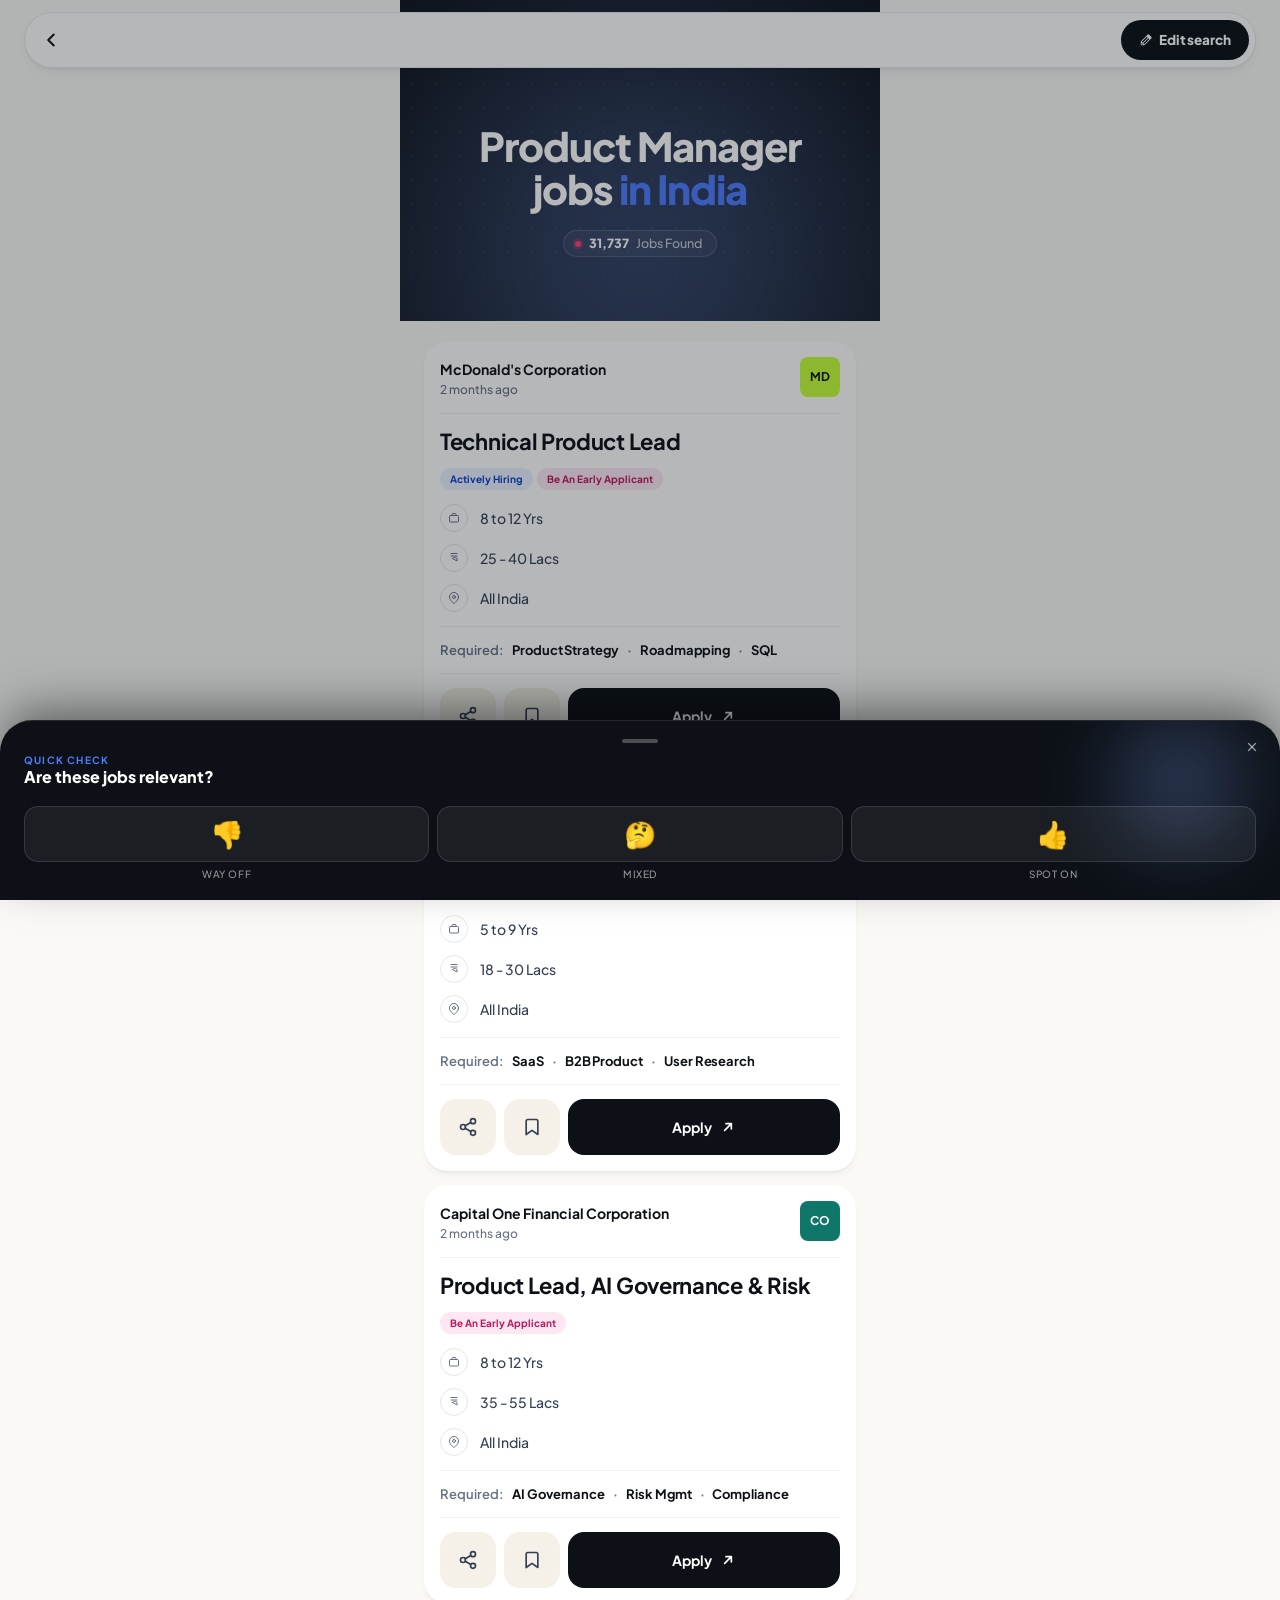
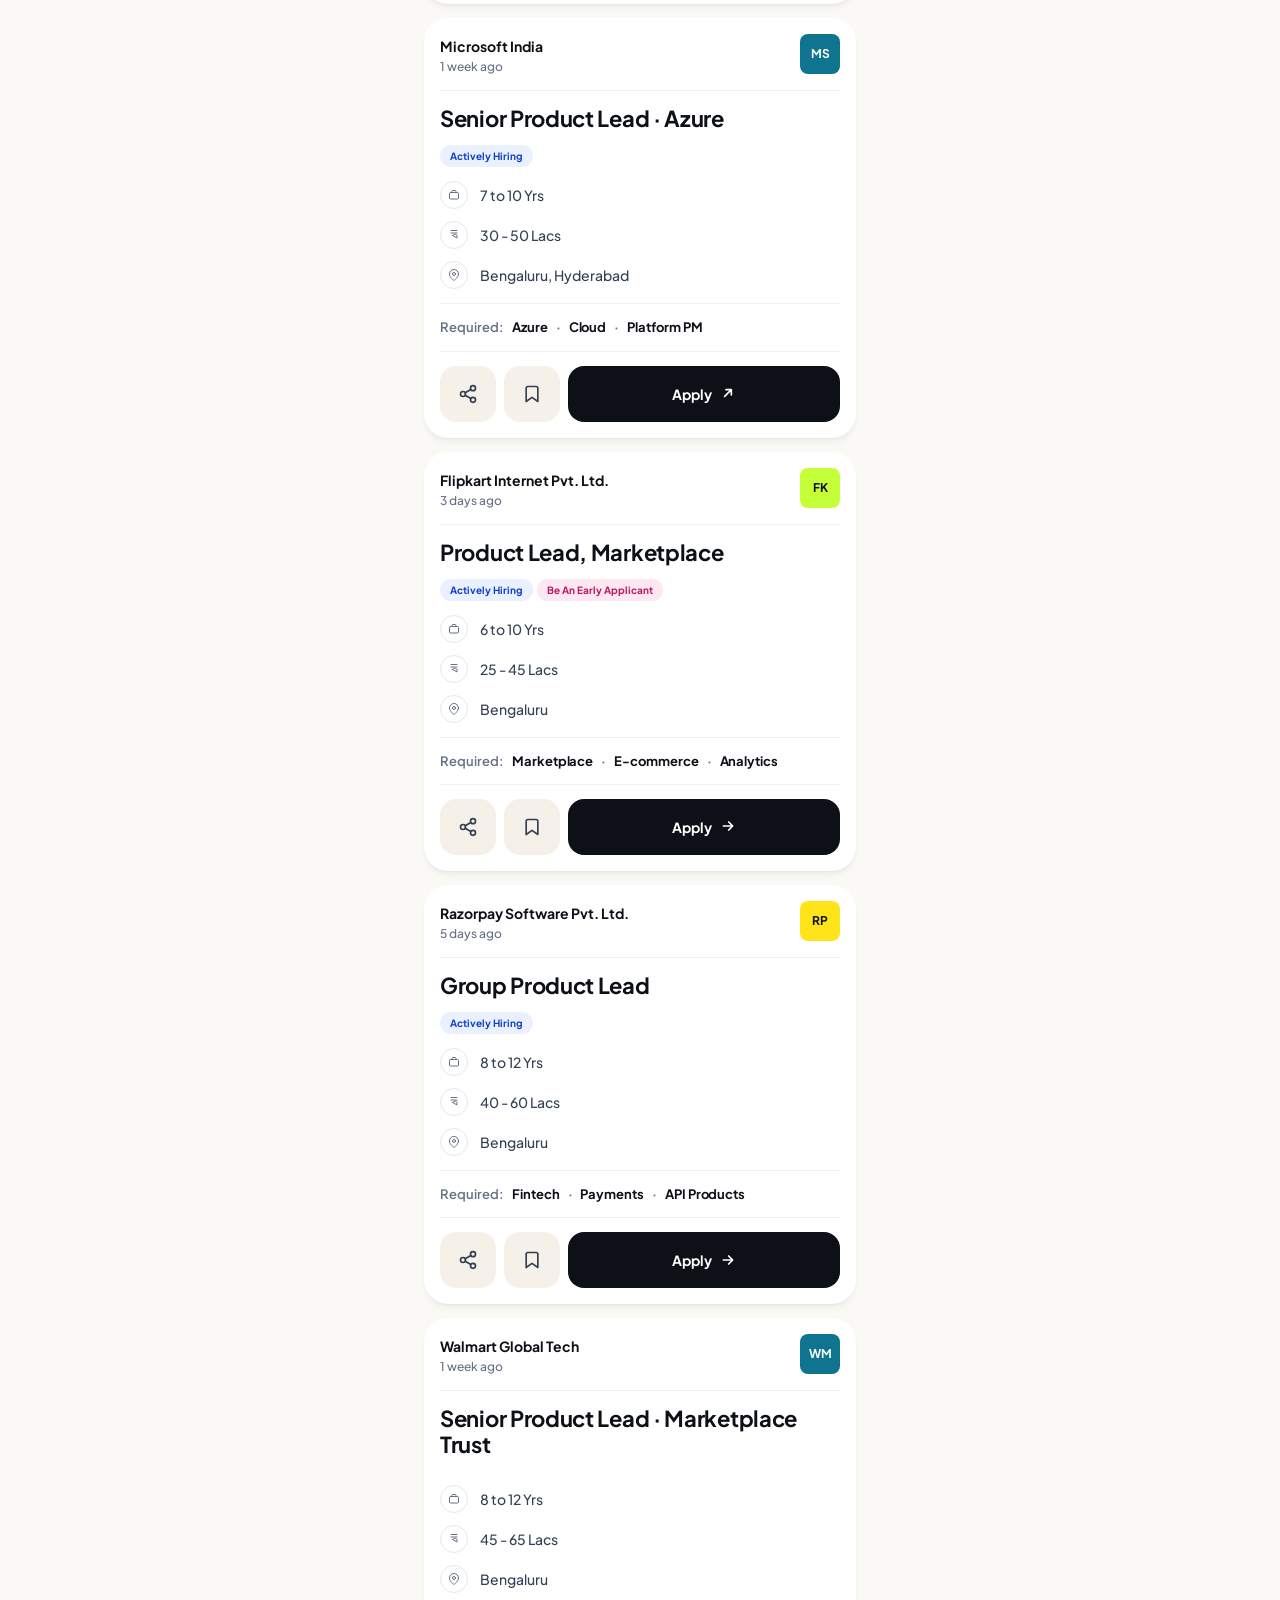
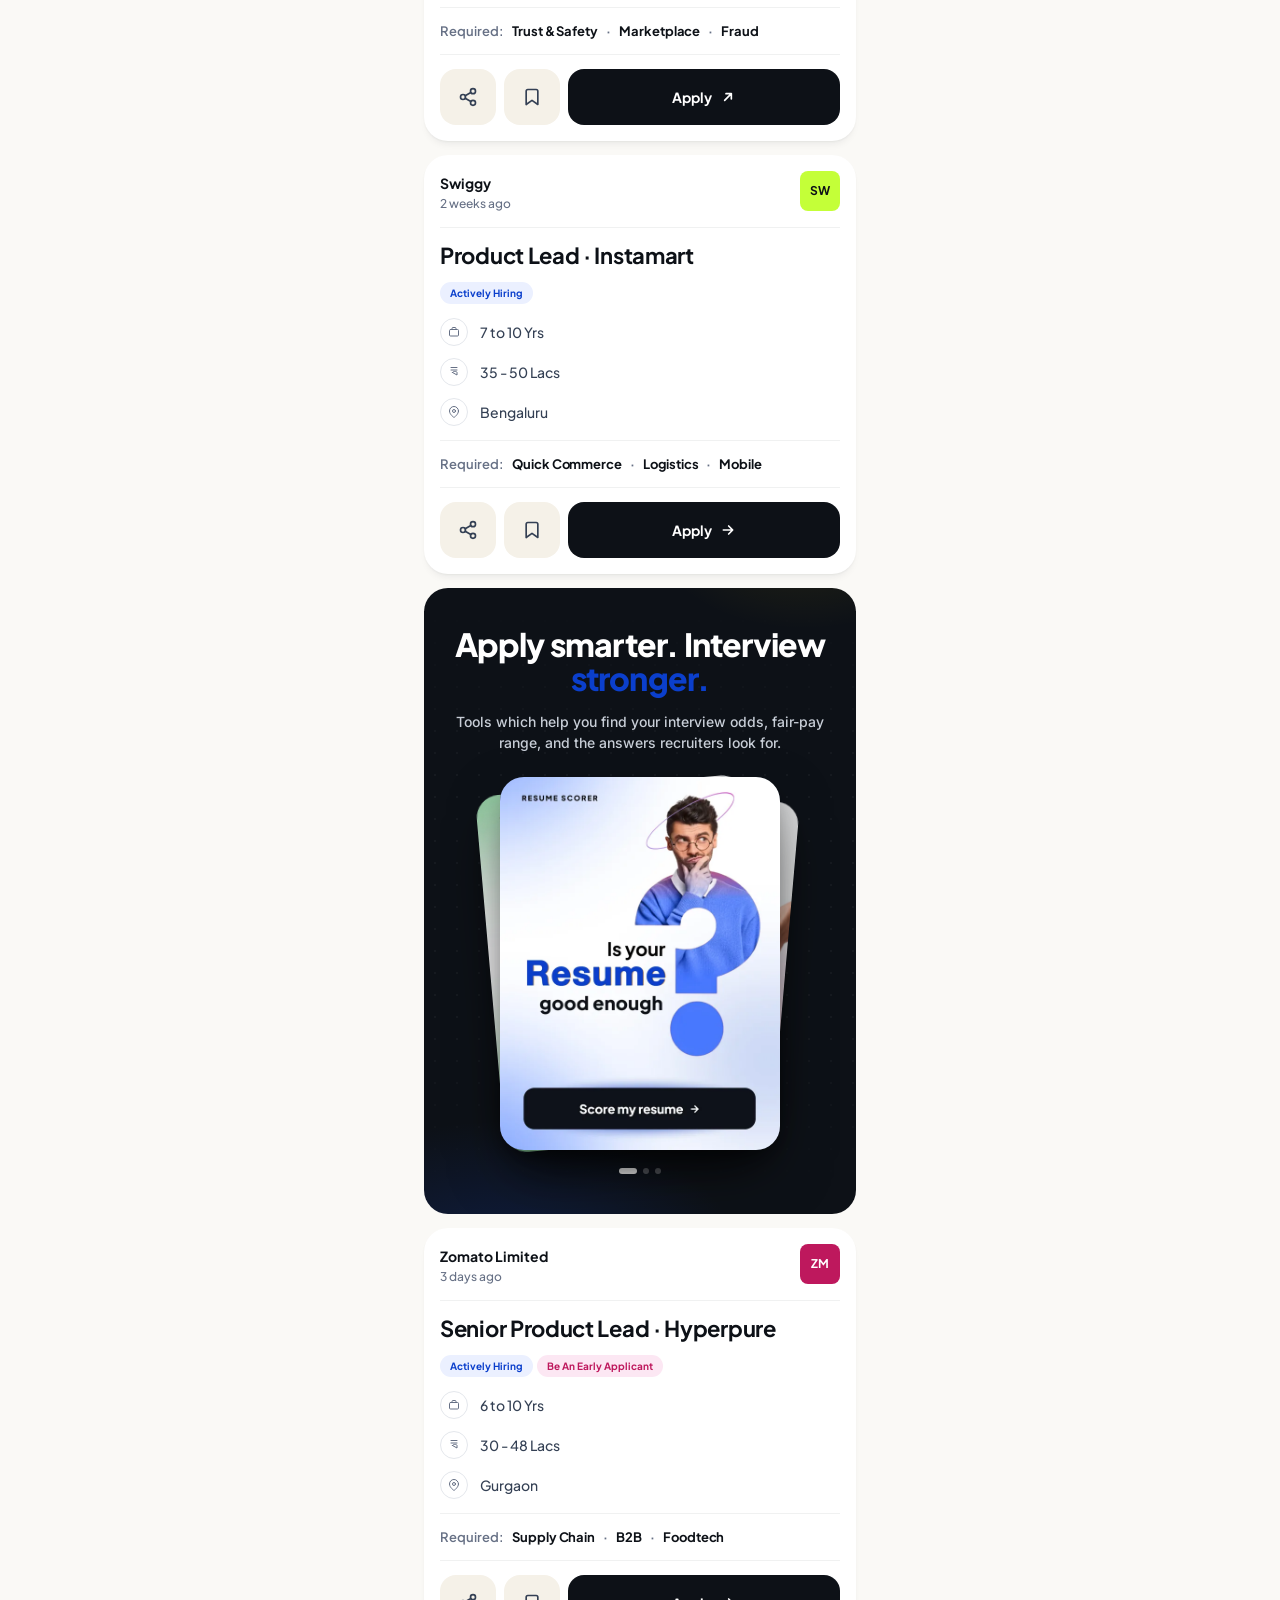
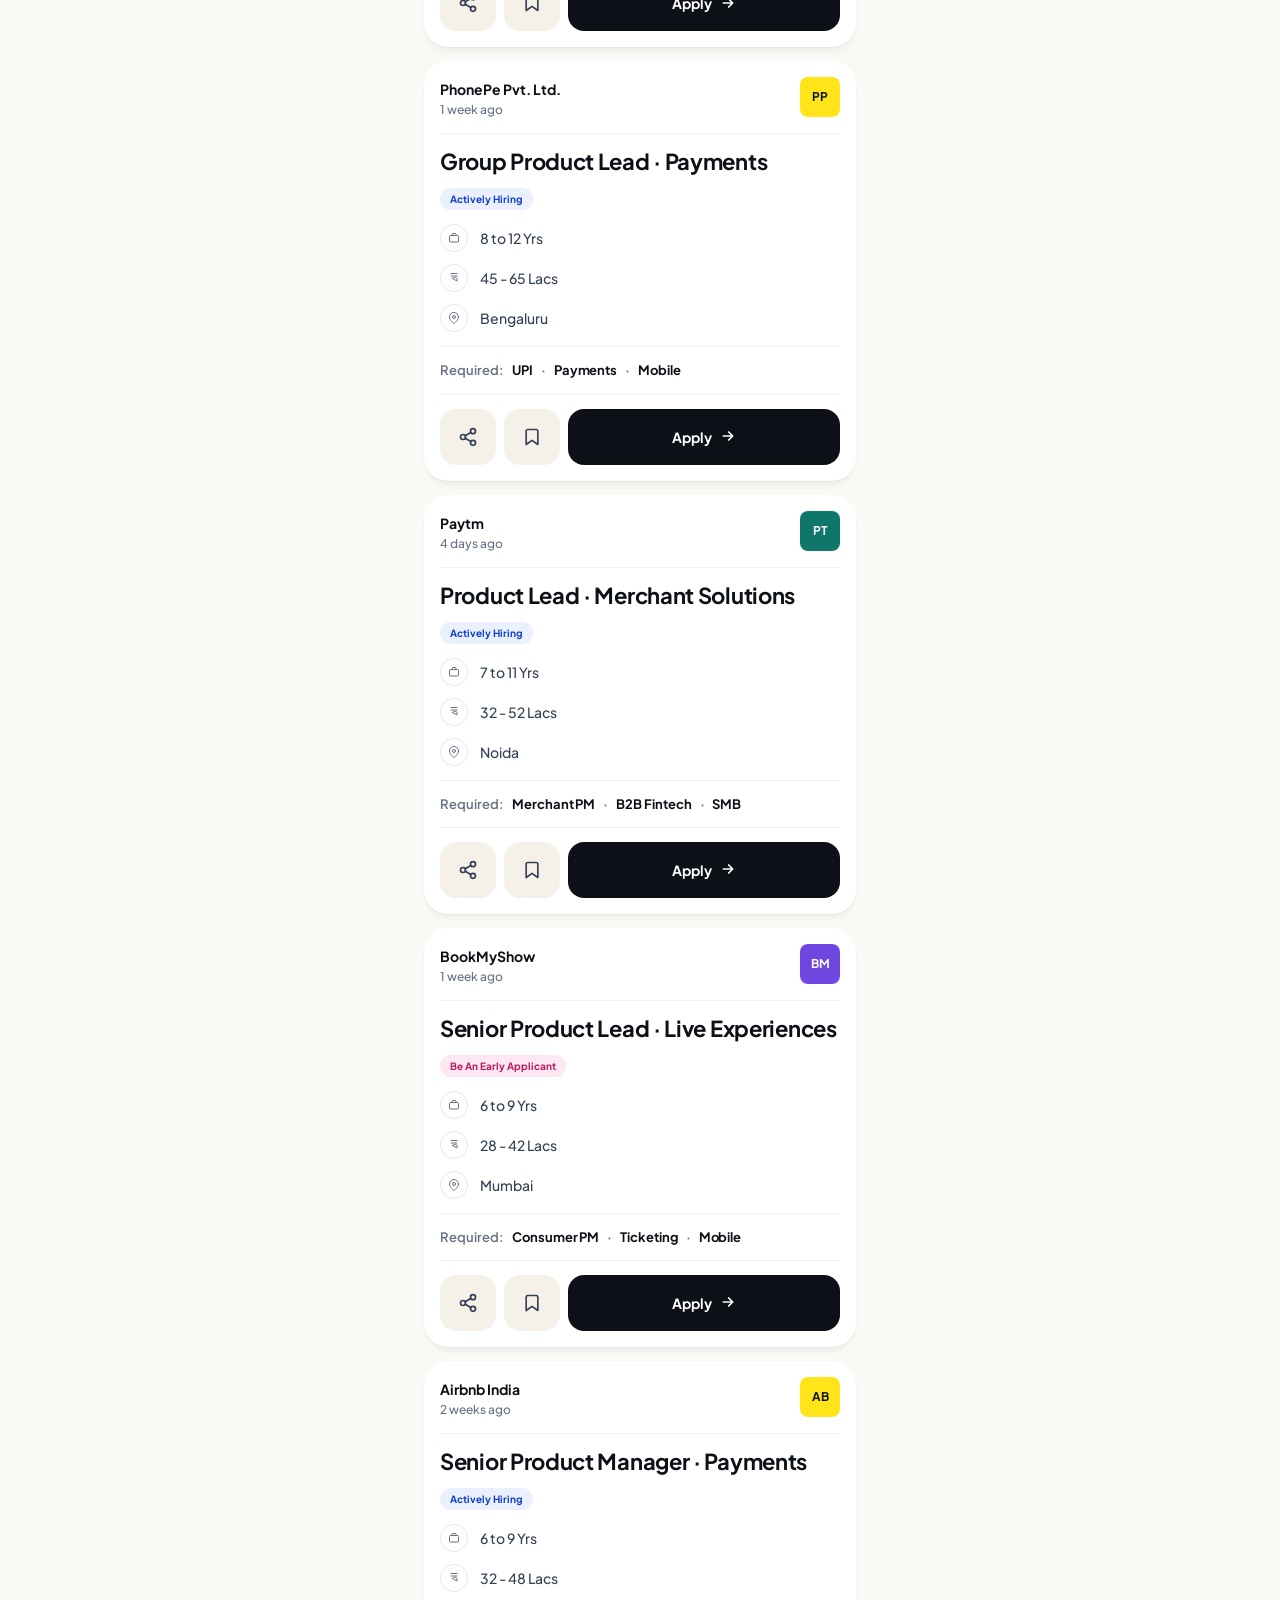
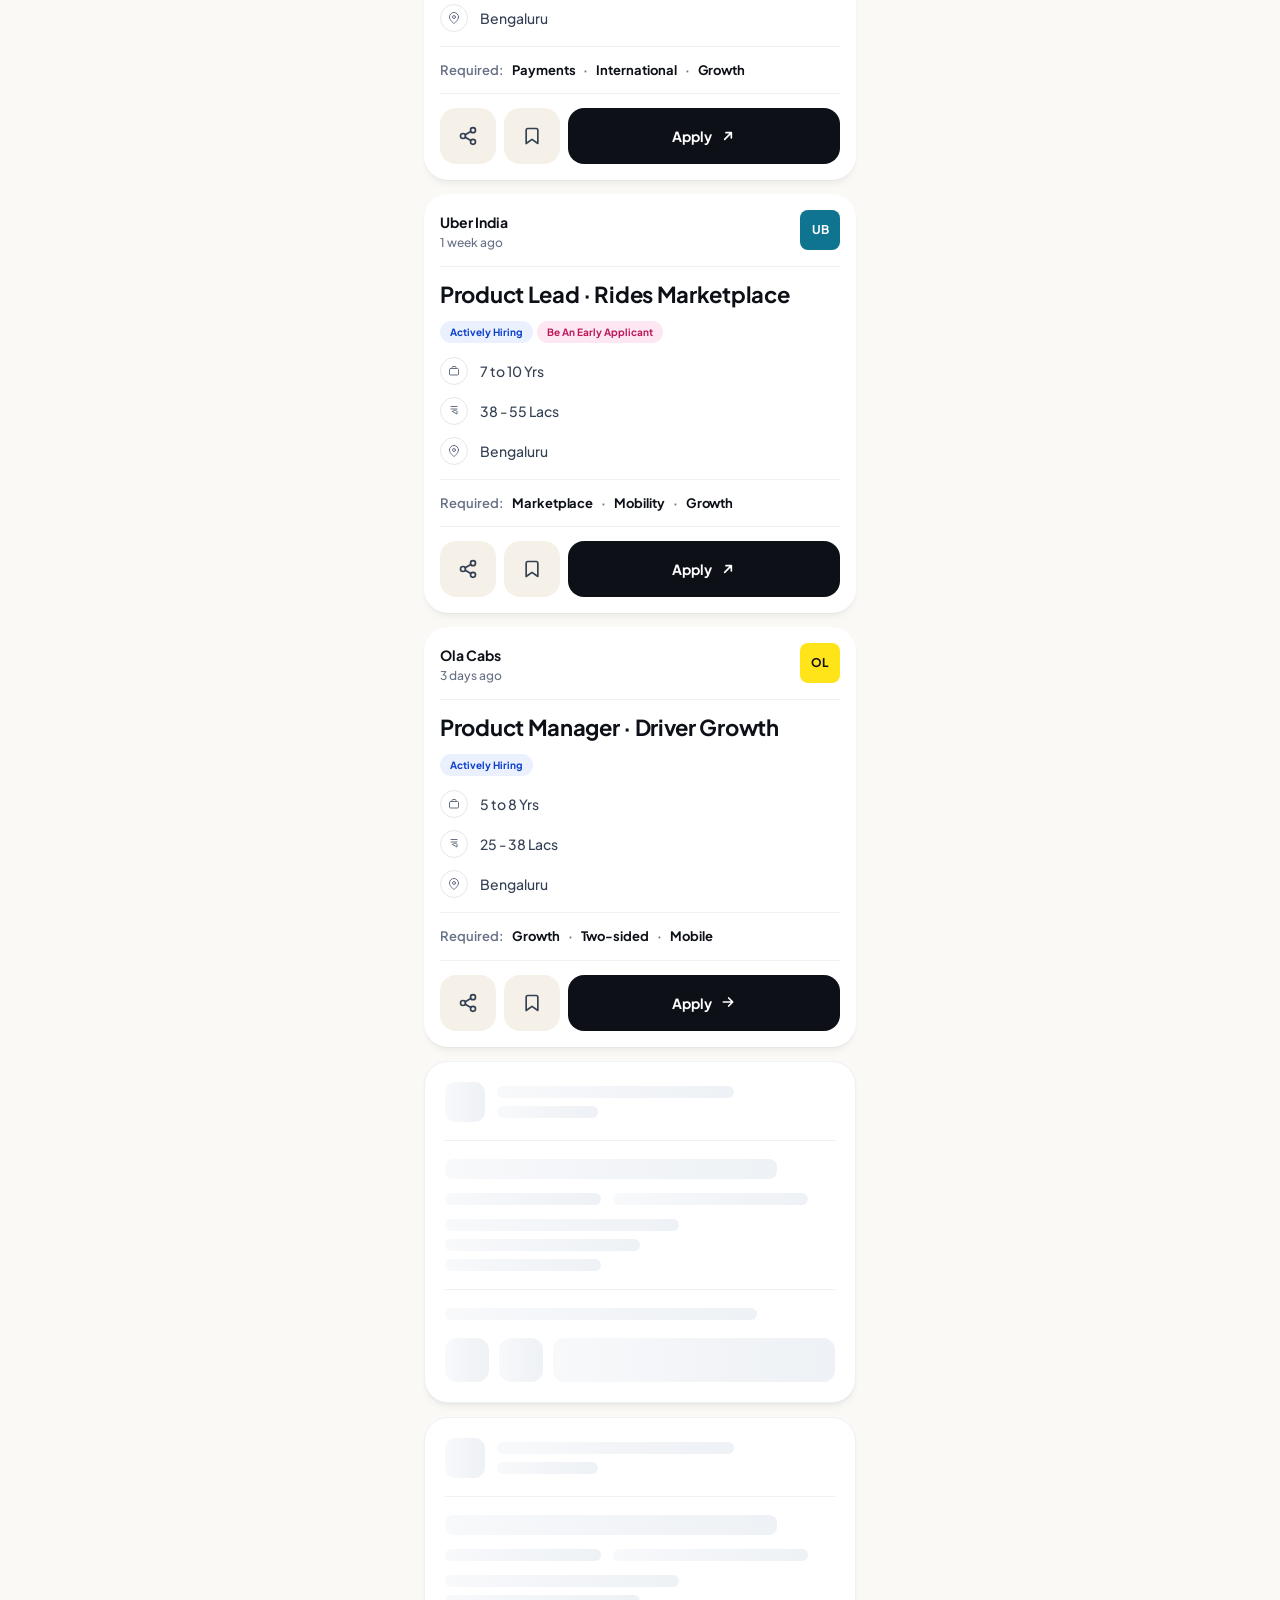
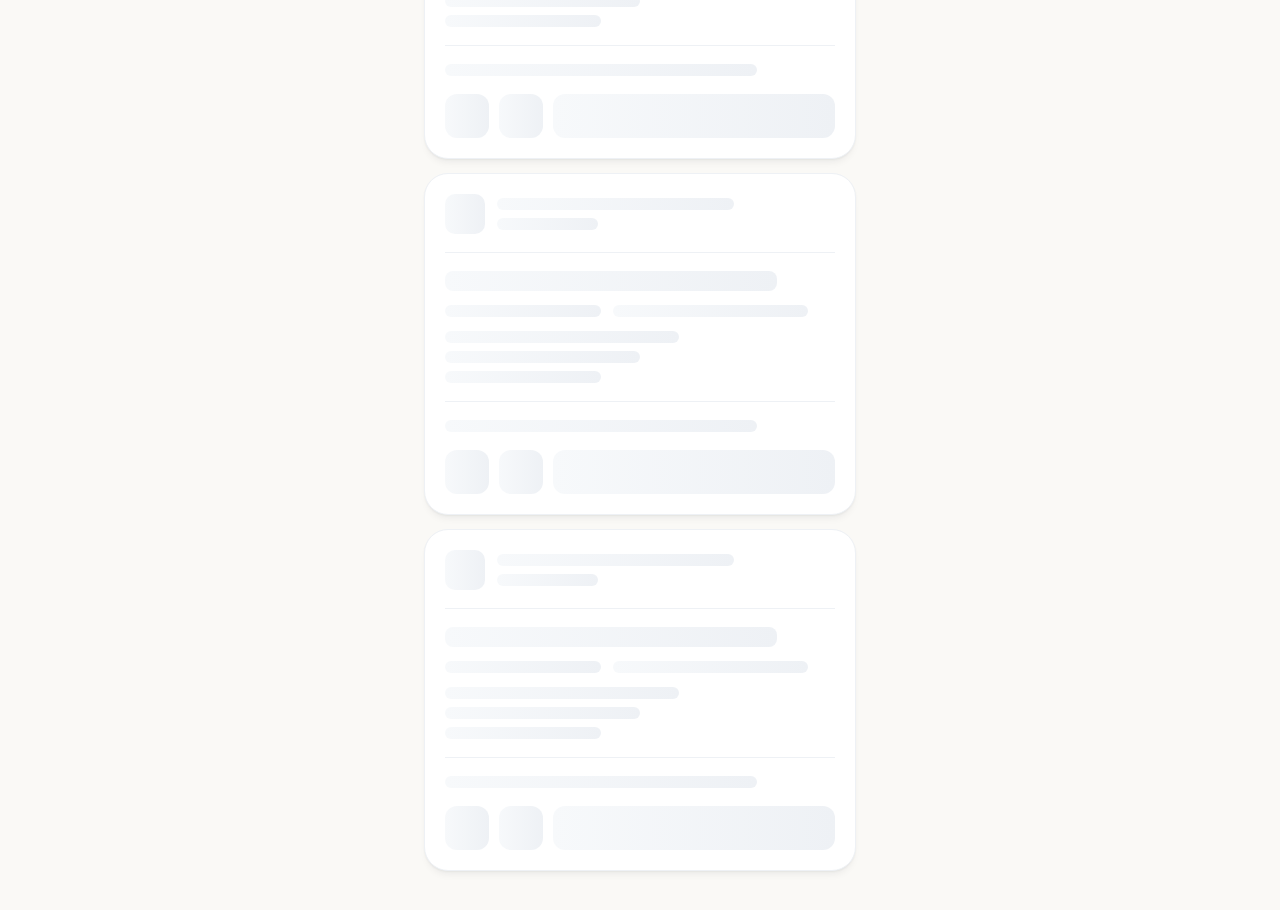
==== commit 847b7fff: "resuable componnent creation" ====
--- a/jsrp-logout.html
+++ b/jsrp-logout.html
@@ -591,16 +591,8 @@
 
 
 
-.nudge-bd {
-    position: fixed; inset: 0;
-    background: rgba(13, 17, 23, 0.45);
-    backdrop-filter: blur(4px);
-    -webkit-backdrop-filter: blur(4px);
-    opacity: 0; pointer-events: none;
-    transition: opacity 220ms ease;
-    z-index: 90;
-  }
-.nudge-bd.show { opacity: 1; pointer-events: auto; }
+
+
 .nudge-close {
     position: absolute;
     top: 16px; right: 16px;
@@ -1089,421 +1081,84 @@
     }
 .jsrp-m-jc-apply svg { width: var(--size-icon-md); height: var(--size-icon-md); }
 .jsrp-m-faq-item:not(.is-open) .jsrp-m-faq-a { display: none; }
-.jsrp-m-floater {
-      position: fixed;
-      left: 50%;
-      bottom: calc(20px + env(safe-area-inset-bottom, 0px));
-      transform: translateX(-50%);
-      background: var(--surface-raised);
-      border: var(--stroke-thin) solid var(--stroke-base);
-      color: var(--content-base);
-      border-radius: var(--radius-full);
-      padding: var(--spacing-inset-xs);
-      display: inline-flex; align-items: center; gap: 0;
-      box-shadow:
-        0 16px 38px -10px rgba(13,17,23,0.22),
-        0 6px 14px -4px rgba(13,17,23,0.10);
-      z-index: 60;
-      
-      transition: transform 260ms cubic-bezier(0.32, 0.72, 0, 1),
-                  opacity 220ms ease;
-    }
-.jsrp-m-floater.is-hidden {
-      transform: translateX(-50%) translateY(140%);
-      opacity: 0;
-      pointer-events: none;
-    }
-.jsrp-m-floater-action {
-      background: transparent; border: none;
-      height: 40px; padding: 0 24px;
-      border-radius: var(--radius-full);
-      display: inline-flex; align-items: center; gap: 8px;
-      font-family: var(--font-brand);
-      font-weight: 800; font-size: 14px;
-      color: var(--content-base); cursor: pointer;
-      -webkit-tap-highlight-color: transparent;
-      position: relative;
-      transition: background 120ms;
-    }
-.jsrp-m-floater-action:active { background: rgba(13,17,23,0.06); }
-.jsrp-m-floater-action svg { width: var(--size-icon-md); height: var(--size-icon-md); }
-.jsrp-m-floater-action.has-badge { padding-right: 32px; }
-.jsrp-m-floater-divider {
-      width: 1px; height: 20px;
-      background: var(--stroke-muted);
-      margin: 0 2px;
-      flex-shrink: 0;
-    }
-.jsrp-m-floater-action .badge {
-      position: absolute;
-      top: 4px; right: 8px;
-      min-width: 18px; height: 18px; padding: 0 4px;
-      background: var(--content-base); color: var(--content-on-fill-dark);
-      border: var(--stroke-thick) solid var(--surface-raised);
-      border-radius: var(--radius-full);
-      font-family: var(--font-brand);
-      font-size: 10px; font-weight: 800;
-      display: none; place-items: center;
-    }
-.jsrp-m-floater-action .badge.show { display: grid; }
-.jsrp-m-sort-bd, .jsrp-m-filter-bd {
-      position: fixed; inset: 0;
-      background: rgba(13,17,23,0.30);
-      opacity: 0; pointer-events: none;
-      transition: opacity 240ms ease;
-      z-index: 100;
-    }
-.jsrp-m-sort-bd.show, .jsrp-m-filter-bd.show { opacity: 1; pointer-events: auto; }
-.jsrp-m-sort-sheet {
-      position: fixed;
-      left: 0; right: 0;
-      bottom: 0;
-      z-index: 101;
-      background: var(--surface-raised);
-      border-radius: var(--radius-3xl, 28px) var(--radius-3xl, 28px) 0 0;
-      padding: 0;
-      padding-bottom: calc(var(--spacing-layout-sm) + env(safe-area-inset-bottom, 0px));
-      box-shadow: 0 -16px 48px -8px rgba(13,17,23,0.30);
-      transform: translateY(100%); opacity: 0; pointer-events: none;
-      transition: transform 320ms cubic-bezier(0.32, 0.72, 0, 1), opacity 240ms ease;
-      max-height: 90vh;
-      overflow-y: auto;
-      overscroll-behavior: contain;
-    }
-.jsrp-m-sort-sheet.show { transform: translateY(0); opacity: 1; pointer-events: auto; }
-.jsrp-m-sort-sheet-h {
-      
-      padding: 16px var(--spacing-layout-sm) 20px;
-      display: flex; align-items: center; justify-content: space-between;
-      font-family: var(--font-brand); font-weight: 800; font-size: 16px;
-      color: var(--content-base);
-    }
-.jsrp-m-sort-close {
-      width: 28px; height: 28px; border-radius: 50%;
-      background: var(--color-system-warm-neutral-200, var(--surface-base)); border: none;
-      display: grid; place-items: center; cursor: pointer;
-      -webkit-tap-highlight-color: transparent;
-    }
-.jsrp-m-sort-close svg { width: var(--size-icon-xs); height: var(--size-icon-xs); color: var(--content-base); }
-.jsrp-m-sort-row {
-      display: flex; align-items: center; gap: var(--spacing-inline-md);
-      
-      padding: 12px var(--spacing-layout-sm); border-radius: var(--radius-lg);
-      background: transparent; border: none; cursor: pointer; width: 100%;
-      -webkit-tap-highlight-color: transparent;
-    }
-.jsrp-m-sort-row:active { background: var(--color-system-warm-neutral-200, var(--surface-base)); }
-.jsrp-m-sort-row .lbl {
-      flex: 1; text-align: left;
-      font-family: var(--font-brand); font-weight: 700; font-size: 14px;
-      color: var(--content-base);
-    }
-.jsrp-m-sort-row .check {
-      width: 18px; height: 18px; border-radius: 50%;
-      border: var(--stroke-thick) solid var(--stroke-base); flex-shrink: 0;
-      display: grid; place-items: center;
-    }
-.jsrp-m-sort-row.is-on .check { border-color: var(--content-base); }
-.jsrp-m-sort-row.is-on .check::after {
-      content: ""; width: 8px; height: 8px; border-radius: 50%;
-      background: var(--content-base);
-    }
-.jsrp-m-filter-sheet {
-      position: fixed;
-      left: 0; right: 0;
-      bottom: 0;
-      z-index: 101;
-      background: var(--surface-raised);
-      border-radius: var(--radius-3xl, 28px) var(--radius-3xl, 28px) 0 0;
-      overflow: hidden;
-      display: flex; flex-direction: column;
-      max-height: 90vh;
-      padding: 0;
-      box-shadow: 0 -16px 48px -8px rgba(13,17,23,0.30);
-      transform: translateY(100%); opacity: 0; pointer-events: none;
-      transition: transform 320ms cubic-bezier(0.32, 0.72, 0, 1), opacity 240ms ease;
-    }
-.jsrp-m-filter-sheet.show { transform: translateY(0); opacity: 1; pointer-events: auto; }
-.jsrp-m-filter-h {
-      
-      padding: 16px var(--spacing-layout-sm) 20px;
-      display: flex; align-items: center; gap: 8px;
-      font-family: var(--font-brand); font-weight: 800; font-size: 16px;
-      color: var(--content-base);
-      flex-shrink: 0;
-      position: relative; z-index: 2;
-      box-shadow: 0 6px 12px -8px rgba(13,17,23,0.18);
-    }
-.jsrp-m-filter-h-title { flex: 1; }
-.jsrp-m-filter-h-close {
-      width: 28px; height: 28px; border-radius: 50%;
-      background: var(--color-system-warm-neutral-200, var(--surface-base)); border: none; cursor: pointer;
-      display: grid; place-items: center;
-      -webkit-tap-highlight-color: transparent;
-    }
-.jsrp-m-filter-h-close svg { width: var(--size-icon-xs); height: var(--size-icon-xs); color: var(--content-base); }
-.jsrp-m-filter-body {
-      flex: 1; overflow-y: auto;
-      
-      padding: 14px var(--spacing-layout-sm) 20px;
-      display: flex; flex-direction: column; gap: var(--spacing-inline-md);
-    }
-.jsrp-m-filter-card {
-      background: #FAFAFB;
-      border-radius: var(--radius-xl);
-      padding: 20px 16px;
-      border: none;
-      margin: 0;
-    }
-.jsrp-m-filter-card-h {
-      display: flex; align-items: center; gap: var(--spacing-inline-md);
-      margin-bottom: 14px;
-    }
-.jsrp-m-filter-card-h-title {
-      font-family: var(--font-brand);
-      font-weight: 800; font-size: 12px;
-      color: var(--content-base); flex: 1;
-      display: flex; align-items: center; gap: 8px;
-    }
-.jsrp-m-filter-card-h-count {
-      background: var(--content-base); color: var(--content-on-fill-dark);
-      border-radius: var(--radius-full); padding: 2px 6px;
-      font-size: 10px; font-weight: 800;
-      display: none;
-    }
-.jsrp-m-filter-card.has-selection .jsrp-m-filter-card-h-count { display: inline-block; }
-.jsrp-m-filter-card-clear {
-      background: transparent; border: none; cursor: pointer;
-      font-family: var(--font-brand);
-      font-weight: 700; font-size: 10px;
-      color: var(--content-faded);
-      padding: 4px 6px;
-      text-decoration: underline;
-      text-underline-offset: 3px;
-      text-decoration-thickness: 1px;
-      text-decoration-color: rgba(102,112,133,0.4);
-      display: none;
-      -webkit-tap-highlight-color: transparent;
-    }
-.jsrp-m-filter-card-clear:active { color: var(--content-base); }
-.jsrp-m-filter-card.has-selection .jsrp-m-filter-card-clear { display: inline-block; }
-.jsrp-m-filter-pills { display: flex; flex-wrap: wrap; gap: 8px; }
-.jsrp-m-filter-pill {
-      height: 32px; padding: 0 12px;
-      border: var(--stroke-default) solid var(--stroke-base);
-      border-radius: var(--radius-full);
-      background: var(--surface-raised);
-      color: var(--content-base);
-      font-family: var(--font-brand);
-      font-size: 12px; font-weight: 700;
-      cursor: pointer;
-      -webkit-tap-highlight-color: transparent;
-      transition: all 140ms;
-      display: inline-flex; align-items: center; gap: var(--spacing-inline-sm);
-    }
-.jsrp-m-filter-pill:active { transform: scale(.97); }
-.jsrp-m-filter-pill.is-on {
-      background: var(--content-base); color: var(--content-on-fill-dark);
-      border-color: var(--content-base);
-    }
-.jsrp-m-filter-pill-count {
-      font-family: var(--font-brand);
-      font-size: 10px; font-weight: 600;
-      opacity: 0.6;
-    }
-.jsrp-m-filter-pill.is-on .jsrp-m-filter-pill-count { opacity: 0.75; }
-.jsrp-m-filter-pill.is-extra { order: -1; }
-.jsrp-m-filter-seeall {
-      margin-top: 14px; padding: 0; height: 28px;
-      background: transparent; border: none;
-      color: var(--content-base);
-      font-family: var(--font-brand);
-      font-weight: 800; font-size: 12px;
-      cursor: pointer;
-      display: inline-flex; align-items: center; gap: 2px;
-      -webkit-tap-highlight-color: transparent;
-    }
-.jsrp-m-filter-seeall::after {
-      content: "›"; font-size: 18px; line-height: .5;
-      margin-top: -4px;
-    }
-.jsrp-m-filter-foot {
-      
-      padding: var(--spacing-inset-xl) var(--spacing-layout-sm) calc(var(--spacing-inset-xl) + env(safe-area-inset-bottom, 0px));
-      display: flex; gap: var(--spacing-inline-md); align-items: center;
-      flex-shrink: 0;
-      position: relative; z-index: 2;
-      box-shadow: 0 -6px 12px -8px rgba(13,17,23,0.18);
-      background: transparent;
-      border-top: none;
-    }
-.jsrp-m-filter-foot-clear {
-      flex: 0 0 auto;
-      height: 46px; padding: 0 22px;
-      background: transparent;
-      border: var(--stroke-default) solid var(--stroke-base);
-      border-radius: var(--radius-lg);
-      font: var(--type-label-md-bold);
-      color: var(--content-muted);
-      cursor: pointer;
-      transition: background 120ms;
-      -webkit-tap-highlight-color: transparent;
-    }
-.jsrp-m-filter-foot-clear:active {
-      background: var(--surface-base);
-    }
-.jsrp-m-filter-foot-apply {
-      flex: 1; height: var(--unit-48);
-      background: var(--content-base);
-      border: none; border-radius: var(--radius-lg);
-      font-family: var(--font-brand);
-      font-weight: 800; font-size: 14px;
-      color: var(--content-on-fill-dark);
-      cursor: pointer;
-      display: flex; align-items: center; justify-content: center; gap: var(--spacing-inline-xs);
-      transition: background 120ms;
-      -webkit-tap-highlight-color: transparent;
-    }
-.jsrp-m-filter-foot-apply:active {
-      background: var(--content-muted);
-    }
-.jsrp-m-filter-foot-apply b { font-weight: 800; }
-.jsrp-m-sub-bd {
-      position: absolute; inset: 0;
-      background: rgba(13,17,23,0.40);
-      z-index: 11;
-      opacity: 0; pointer-events: none;
-      transition: opacity 200ms;
-      border-radius: var(--radius-3xl, 28px) var(--radius-3xl, 28px) 0 0;
-    }
-.jsrp-m-sub-bd.show { opacity: 1; pointer-events: auto; }
-.jsrp-m-sub-sheet {
-      position: absolute;
-      left: 0; right: 0; bottom: 0;
-      background: var(--surface-raised);
-      border-radius: var(--radius-3xl, 28px) var(--radius-3xl, 28px) 0 0;          
-      z-index: 12;
-      height: 100%;                 
-      display: flex; flex-direction: column;
-      overflow: hidden;
-      transform: translateY(110%);
-      transition: transform 280ms ease;
-    }
-.jsrp-m-sub-sheet.show { transform: translateY(0); }
-.jsrp-m-sub-sheet .jsrp-m-filter-h { gap: var(--spacing-inline-xs); }
-.jsrp-m-sub-clear {
-      background: transparent; border: none;
-      padding: 6px 10px;
-      font: var(--type-eyebrow-sm-bold);
-      letter-spacing: var(--type-eyebrow-sm-track, .05em);
-      text-transform: uppercase;
-      color: var(--content-faded);
-      cursor: pointer;
-      -webkit-tap-highlight-color: transparent;
-      transition: color 120ms;
-    }
-.jsrp-m-sub-clear.is-active { color: var(--content-base); }
-.jsrp-m-sub-search {
-      margin: var(--spacing-stack-md) var(--spacing-inset-lg);
-      position: relative;
-      flex-shrink: 0;
-    }
-.jsrp-m-sub-search input {
-      width: 100%; height: var(--unit-44);
-      border: var(--stroke-thin) solid var(--stroke-base);
-      border-radius: var(--radius-lg);
-      padding: 0 var(--spacing-inset-md) 0 var(--unit-40);
-      font: var(--type-body-md-medium);
-      color: var(--content-base);
-      background: var(--surface-raised);
-      transition: border-color 120ms;
-    }
-.jsrp-m-sub-search input::placeholder { color: var(--content-faded); }
-.jsrp-m-sub-search input:focus { outline: none; border-color: var(--content-base); }
-.jsrp-m-sub-search::before {
-      content: ""; position: absolute;
-      top: 50%; left: var(--spacing-inset-md); transform: translateY(-50%);
-      width: var(--size-icon-md); height: var(--size-icon-md);
-      background: url("data:image/svg+xml;utf8,<svg xmlns='http://www.w3.org/2000/svg' viewBox='0 0 24 24' fill='none' stroke='%23667085' stroke-width='2' stroke-linecap='round' stroke-linejoin='round'><circle cx='11' cy='11' r='8'/><path d='M21 21l-4.35-4.35'/></svg>") no-repeat center / contain;
-      pointer-events: none;
-    }
-.jsrp-m-sub-body {
-      flex: 1; overflow-y: auto;
-      padding: var(--spacing-stack-xs) var(--spacing-inset-sm) var(--spacing-stack-xl);
-    }
-.jsrp-m-sub-section {
-      padding: var(--spacing-stack-lg) var(--spacing-inset-md) var(--spacing-stack-xs);
-      font: var(--type-eyebrow-sm-bold);
-      letter-spacing: var(--type-eyebrow-sm-track, .05em);
-      text-transform: uppercase;
-      color: var(--content-faded);
-    }
-.jsrp-m-sub-section:first-child { padding-top: var(--spacing-stack-lg); }
-.jsrp-m-sub-row {
-      display: flex; align-items: center; gap: var(--spacing-inline-md);
-      padding: var(--spacing-stack-md) var(--spacing-inset-md);
-      border-radius: var(--radius-lg);
-      background: transparent; border: none; cursor: pointer; width: 100%;
-      -webkit-tap-highlight-color: transparent;
-      text-align: left;
-      transition: background 120ms;
-    }
-.jsrp-m-sub-row:active { background: var(--surface-base); }
-.jsrp-m-sub-row .lbl {
-      flex: 1;
-      font-family: var(--font-brand);
-      font-weight: 700;
-      font-size: var(--type-body-md-size);
-      line-height: var(--type-body-md-line);
-      color: var(--content-base);
-    }
-.jsrp-m-sub-row .cnt {
-      font-family: var(--font-brand);
-      font-weight: 600;
-      font-size: var(--type-body-sm-size);
-      line-height: var(--type-body-sm-line);
-      color: var(--content-faded);
-      margin-right: var(--spacing-inline-xs);
-    }
-.jsrp-m-sub-row .ck {
-      width: var(--size-icon-lg); height: var(--size-icon-lg);
-      border-radius: var(--radius-sm);
-      border: var(--stroke-thick) solid var(--stroke-base);
-      flex-shrink: 0;
-      display: grid; place-items: center;
-      transition: border-color 120ms, background 120ms;
-    }
-.jsrp-m-sub-row .ck svg {
-      width: 11px; height: 11px;
-      stroke: var(--surface-raised);
-      stroke-width: 3; fill: none;
-      stroke-linecap: round; stroke-linejoin: round;
-      opacity: 0; transition: opacity 120ms;
-    }
-.jsrp-m-sub-row.is-on .ck {
-      background: var(--content-base); border-color: var(--content-base);
-    }
-.jsrp-m-sub-row.is-on .ck svg { opacity: 1; }
-.jsrp-m-sub-foot {
-      
-      padding: var(--spacing-inset-xl) var(--spacing-layout-sm) calc(var(--spacing-inset-xl) + env(safe-area-inset-bottom, 0px));
-      flex-shrink: 0;
-      box-shadow: 0 -6px 12px -8px rgba(13,17,23,0.18);
-    }
-.jsrp-m-sub-done {
-      width: 100%; height: var(--unit-48);
-      background: var(--content-base);
-      border: none; border-radius: var(--radius-lg);
-      font-family: var(--font-brand);
-      font-weight: 800; font-size: 14px;
-      color: var(--content-on-fill-dark);
-      cursor: pointer;
-      transition: background 120ms;
-      -webkit-tap-highlight-color: transparent;
-    }
-.jsrp-m-sub-done:active {
-      background: var(--content-muted);
-    }
+
+
+
+
+
+
+
+
+
+
+
+
+
+
+
+
+
+
+
+
+
+
+
+
+
+
+
+
+
+
+
+
+
+
+
+
+
+
+
+
+
+
+
+
+
+
+
+
+
+
+
+
+
+
+
+
+
+
+
+
+
+
+
+
+
+
+
+
+
+
+
+
+
+
+
+
+
+
 .view-jsrp-m .jsrp-m-results { padding-bottom: 24px; }
 .view-jsrp-m .jd-tools-promo {
       position: relative;
@@ -1619,32 +1274,14 @@
       border-radius: var(--radius-sm);
     }
 .jsrp-m-nudge-sheet {
-      position: fixed;
-      left: 0; right: 0;
-      bottom: 0;
-      z-index: 91;
-      background: var(--surface-raised);
-      border-radius: var(--radius-3xl, 28px) var(--radius-3xl, 28px) 0 0;
-      box-shadow: 0 -16px 48px -8px rgba(13,17,23,0.30);
-      transform: translateY(100%);
-      transition: transform 320ms cubic-bezier(0.32, 0.72, 0, 1);
-      max-height: 90vh;
-      overflow-y: auto;
-      overscroll-behavior: contain;
-      display: flex; flex-direction: column;
-      
+      /* container = shared bottom sheet (.bs); this rule only pads the share / save content */
+      overflow-y: auto; overscroll-behavior: contain;
       padding: 0 var(--spacing-layout-sm);
       padding-bottom: calc(var(--spacing-layout-sm) + env(safe-area-inset-bottom, 0px));
     }
-.jsrp-m-nudge-sheet.show { transform: translateY(0); }
-    .jsrp-m-nudge-sheet[hidden] { display: none; }
-.jsrp-m-nudge-handle {
-      width: 40px; height: 4px;
-      background: var(--stroke-base);
-      border-radius: var(--radius-full);
-      margin: 10px auto 0;
-      flex-shrink: 0;
-    }
+
+    
+
 .jsrp-m-nudge-sheet .nudge-body {
       padding: 16px 0 32px;
     }
@@ -1657,32 +1294,16 @@
       line-height: 1.14;
       letter-spacing: -0.022em;
     }
-.jsrp-m-fb-bd {
-      position: fixed; inset: 0;
-      background: rgba(13,17,23,0.30);
-      opacity: 0; pointer-events: none;
-      transition: opacity 240ms ease;
-      z-index: 100;
-    }
-.jsrp-m-fb-bd.show { opacity: 1; pointer-events: auto; }
-.jsrp-m-fb {
-      position: fixed;
-      left: 0; right: 0;
-      bottom: 0;
-      z-index: 101;
-      background: var(--surface-inverse-base, var(--surface-inverse-base));
-      color: var(--content-on-fill-dark, var(--surface-raised));
-      border-top: var(--stroke-thin) solid rgba(255,255,255,0.10);
-      border-radius: var(--radius-3xl, 28px) var(--radius-3xl, 28px) 0 0;
+
+
+.bs.jsrp-m-fb {
+      /* container = shared bottom sheet, inverse variant; this rule pads the quick-check content */
       padding: var(--spacing-layout-sm);
       padding-bottom: calc(var(--spacing-layout-sm) + env(safe-area-inset-bottom, 0px));
-      box-shadow: 0 -16px 48px -8px rgba(0,0,0,0.50);
-      transform: translateY(100%); opacity: 0; pointer-events: none;
-      transition: transform 320ms cubic-bezier(0.32, 0.72, 0, 1), opacity 240ms ease,
-                  background 220ms ease, border-color 220ms ease;
-      overflow: hidden;
-    }
-.jsrp-m-fb.show { transform: translateY(0); opacity: 1; pointer-events: auto; }
+      transition: transform var(--bs-dur-out) var(--bs-ease), background 220ms ease, border-color 220ms ease;
+    }
+    .bs.jsrp-m-fb.is-open { transition-duration: var(--bs-dur-in), 220ms, 220ms; }
+
 .jsrp-m-fb::before {
       content: ""; position: absolute;
       top: -40px; right: -40px;
@@ -1764,15 +1385,8 @@
       margin: 0;
       font-weight: 700;
     }
-.view-jsrp-m.fb-open .jsrp-m-floater,
-    .view-jsrp-m.fb-open .jsrp-m-fade-mask {
-      opacity: 0;
-      pointer-events: none;
-      transform: translateX(-50%) translateY(140%);
-    }
-.view-jsrp-m.fb-open .jsrp-m-fade-mask {
-      transform: none;             
-    }
+
+
 .jsrp-m-jc--shimmer {
       background: var(--surface-raised);
       border: var(--stroke-thin) solid var(--stroke-muted);
@@ -1828,8 +1442,21 @@
     html, body { background: var(--surface-base); }
     .view-jsrp-m { max-width:480px; margin:0 auto; }
   }
+
+    /* empty result state — rendered by the results query when filters match nothing */
+    .jsrp-m-jc.jsrp-m-empty { text-align: center; padding: var(--spacing-section-md, 32px) var(--spacing-layout-sm); }
+    .jsrp-m-empty-h { margin: 0 0 6px; font: 800 18px/24px var(--font-brand); color: var(--content-base); }
+    .jsrp-m-empty-p { margin: 0 0 20px; font: 500 14px/20px var(--font-brand); color: var(--content-faded); }
+    .jsrp-m-empty-btn {
+      height: var(--unit-48); padding: 0 24px; border: none; border-radius: var(--radius-lg);
+      background: var(--content-base); color: var(--content-on-fill-dark);
+      font: 800 14px/1 var(--font-brand); cursor: pointer; -webkit-tap-highlight-color: transparent;
+    }
+    .jsrp-m-empty-btn:active { background: var(--content-muted); }
 </style>
 <link rel="stylesheet" href="components/search-modal/search-modal.css">
+<link rel="stylesheet" href="components/bottom-sheet/bottom-sheet.css">
+<link rel="stylesheet" href="components/sort-filter/sort-filter.css">
 </head>
 <body>
 <div class="view-jsrp-m" id="viewJsrpM">
@@ -1875,29 +1502,9 @@
       <div id="jsrpMList"><!-- cards rendered by JS --></div>
     </div>
 
-    <!-- Floating bottom capsule — Sort + Filter actions, sticky at the
-         bottom of the JSRP screen. Cards scroll behind it; only the
-         capsule itself carries a shadow (no bottom fade). (Markup ported from index.html mobile reference; class
-         prefix renamed .jsrp- → .jsrp-m- for mobile scoping.) -->
-    <div class="jsrp-m-floater">
-      <button class="jsrp-m-floater-action btn btn--md btn--shape-full btn--ghost" id="jsrpMSortBtn" aria-label="Sort">
-        <svg viewBox="0 0 24 24" fill="none" stroke="currentColor" stroke-width="2.2" stroke-linecap="round" stroke-linejoin="round"><path d="M3 6h18M6 12h12M10 18h4"/></svg>
-        <span>Sort</span>
-      </button>
-      <span class="jsrp-m-floater-divider"></span>
-      <button class="jsrp-m-floater-action has-badge btn btn--md btn--shape-full btn--ghost" id="jsrpMFilterBtn" aria-label="Filter">
-        <svg viewBox="0 0 24 24" fill="none" stroke="currentColor" stroke-width="2.2" stroke-linecap="round" stroke-linejoin="round"><polygon points="22 3 2 3 10 12.46 10 19 14 21 14 12.46 22 3"/></svg>
-        <span>Filter</span>
-        <span class="badge" id="jsrpMFilterBadge">0</span>
-      </button>
-    </div>
-
-    <!-- Feedback bottom sheet — B3 design (dark sheet + reaction strip).
-         Reveals after the 6th job card scrolls into view. Mirrors the
-         sort/filter sheet pattern: backdrop + slide-up sheet, dismiss
-         via backdrop tap, close button, or reaction tap. -->
-    <div class="jsrp-m-fb-bd" id="jsrpMFbBd"></div>
-    <div class="jsrp-m-fb" id="jsrpMFb" role="dialog" aria-label="Job relevance feedback">
+    <!-- Feedback — shared bottom sheet (.bs, inverse). Reveals after the 6th
+         job card scrolls into view; X / backdrop / Escape / a vote dismiss it. -->
+    <div class="bs bs--inverse jsrp-m-fb" id="jsrpMFb" role="dialog" aria-label="Job relevance feedback" data-bs-drag="false" hidden>
       <div class="jsrp-m-fb-handle"></div>
       <button class="jsrp-m-fb-close" id="jsrpMFbClose" aria-label="Dismiss">
         <svg viewBox="0 0 24 24" fill="none" stroke="currentColor" stroke-width="2.4" stroke-linecap="round"><line x1="6" y1="6" x2="18" y2="18"/><line x1="18" y1="6" x2="6" y2="18"/></svg>
@@ -1911,68 +1518,7 @@
       </div>
     </div>
 
-    <!-- Sort bottom sheet -->
-    <div class="jsrp-m-sort-bd" id="jsrpMSortBd"></div>
-    <div class="jsrp-m-sort-sheet" id="jsrpMSortSheet" role="dialog" aria-label="Sort by">
-      <!-- Drag handle — matches Share + Bookmark sheets for header consistency -->
-      <div class="jsrp-m-nudge-handle"></div>
-      <div class="jsrp-m-sort-sheet-h">
-        <span>Sort by</span>
-        <button class="jsrp-m-sort-close" id="jsrpMSortClose" aria-label="Close">
-          <svg viewBox="0 0 24 24" fill="none" stroke="currentColor" stroke-width="2.4" stroke-linecap="round"><line x1="6" y1="6" x2="18" y2="18"/><line x1="18" y1="6" x2="6" y2="18"/></svg>
-        </button>
-      </div>
-      <button class="jsrp-m-sort-row" data-sort="recent" type="button"><span class="lbl">Most Recent</span><span class="check"></span></button>
-      <button class="jsrp-m-sort-row is-on" data-sort="relevance" type="button"><span class="lbl">Relevance · Best match</span><span class="check"></span></button>
-      <button class="jsrp-m-sort-row" data-sort="activelyHiring" type="button"><span class="lbl">Actively Hiring</span><span class="check"></span></button>
-      <button class="jsrp-m-sort-row" data-sort="topCompanies" type="button"><span class="lbl">Top Companies</span><span class="check"></span></button>
-      <button class="jsrp-m-sort-row" data-sort="expLow" type="button"><span class="lbl">Experience · Low to High</span><span class="check"></span></button>
-      <button class="jsrp-m-sort-row" data-sort="expHigh" type="button"><span class="lbl">Experience · High to Low</span><span class="check"></span></button>
-    </div>
-
-    <!-- Filter modal — floating card. The See-all sub-sheet is nested
-         INSIDE this card so it overlays just the modal bounds (matching
-         the 14px gutter + 24px radius), exactly as index.html does. -->
-    <div class="jsrp-m-filter-bd" id="jsrpMFilterBd"></div>
-    <div class="jsrp-m-filter-sheet" id="jsrpMFilterSheet" role="dialog" aria-label="Filter jobs">
-      <!-- Drag handle — matches Share + Bookmark sheets for header consistency -->
-      <div class="jsrp-m-nudge-handle"></div>
-      <div class="jsrp-m-filter-h">
-        <span class="jsrp-m-filter-h-title">Filter jobs</span>
-        <button class="jsrp-m-filter-h-close" id="jsrpMFilterClose" aria-label="Close">
-          <svg viewBox="0 0 24 24" fill="none" stroke="currentColor" stroke-width="2.4" stroke-linecap="round"><line x1="6" y1="6" x2="18" y2="18"/><line x1="18" y1="6" x2="6" y2="18"/></svg>
-        </button>
-      </div>
-      <div class="jsrp-m-filter-body" id="jsrpMFilterBody"></div>
-      <div class="jsrp-m-filter-foot">
-        <button class="jsrp-m-filter-foot-clear" id="jsrpMFilterFootClear" type="button">Clear</button>
-        <button class="jsrp-m-filter-foot-apply" id="jsrpMFilterApply" type="button">
-          Show <b id="jsrpMFilterCount">28,969</b> jobs
-        </button>
-      </div>
-
-      <!-- See-all sub-sheet — overlays the filter sheet (nested inside).
-           Header reuses .jsrp-m-filter-h class for visual continuity
-           with the parent modal: title + uppercase Clear link + circular
-           close button. Close button = back action (returns to filter). -->
-      <div class="jsrp-m-sub-bd" id="jsrpMSubBd"></div>
-      <div class="jsrp-m-sub-sheet" id="jsrpMSubSheet" role="dialog" aria-label="Sub-filter">
-        <div class="jsrp-m-filter-h">
-          <span class="jsrp-m-filter-h-title" id="jsrpMSubTitle">Location</span>
-          <button class="jsrp-m-sub-clear" id="jsrpMSubClear" type="button">CLEAR</button>
-          <button class="jsrp-m-filter-h-close" id="jsrpMSubBack" aria-label="Close">
-            <svg viewBox="0 0 24 24" fill="none" stroke="currentColor" stroke-width="2.4" stroke-linecap="round"><line x1="6" y1="6" x2="18" y2="18"/><line x1="18" y1="6" x2="6" y2="18"/></svg>
-          </button>
-        </div>
-        <div class="jsrp-m-sub-search field field--md field--search" id="jsrpMSubSearchWrap" style="display:none;">
-          <input type="text" id="jsrpMSubSearch" placeholder="Search…" />
-        </div>
-        <div class="jsrp-m-sub-body" id="jsrpMSubBody"></div>
-        <div class="jsrp-m-sub-foot">
-          <button class="jsrp-m-sub-done" id="jsrpMSubDone" type="button">Done</button>
-        </div>
-      </div>
-    </div>
+    <!-- Sort · Filter bar + sheets are rendered by the shared sort-filter component (see script). -->
 
   </div>
 
@@ -1980,14 +1526,24 @@
 (function(){
   var HOME = "index.html";
   var DEFAULT = { q: 'Product Manager', loc: 'India', exp: '' };
+  var DEFAULT_SORT = 'relevance';
+  // URL ⇄ state. Search = q / loc / exp. Sort = sort (omitted when Relevance).
+  // Filters = one param per group, "f.<group>=id,id" — shareable, survives reload.
   function fromUrl(){
     var p = new URLSearchParams(location.search), has = p.has('q') || p.has('loc') || p.has('exp');
-    return has ? { q: (p.get('q') || '').trim(), loc: (p.get('loc') || '').trim(), exp: (p.get('exp') || '').trim() } : DEFAULT;
+    var s = has ? { q: (p.get('q') || '').trim(), loc: (p.get('loc') || '').trim(), exp: (p.get('exp') || '').trim() }
+                : { q: DEFAULT.q, loc: DEFAULT.loc, exp: DEFAULT.exp };
+    s.sort = p.get('sort') || DEFAULT_SORT;
+    s.f = {};
+    p.forEach(function(v, k){ if (k.indexOf('f.') === 0 && v) s.f[k.slice(2)] = v.split(',').filter(Boolean); });
+    return s;
   }
   function toUrl(s){
     var p = new URLSearchParams();
     if (s.q) p.set('q', s.q); if (s.loc) p.set('loc', s.loc); if (s.exp) p.set('exp', s.exp);
-    var qs = p.toString(); return location.pathname + (qs ? '?' + qs : '');
+    if (s.sort && s.sort !== DEFAULT_SORT) p.set('sort', s.sort);
+    Object.keys(s.f || {}).forEach(function(k){ if (s.f[k] && s.f[k].length) p.set('f.' + k, s.f[k].join(',')); });
+    var qs = p.toString().replace(/%2C/g, ','); return location.pathname + (qs ? '?' + qs : '');
   }
   // placeholder result count — stable per search so it doesn't jump on reload
   function countFor(s){
@@ -2000,7 +1556,7 @@
     var c = document.getElementById('jsrpMStickyCountNum'), pill = document.getElementById('jsrpMStickyCount');
     if (q) q.textContent = s.q || 'All';
     if (l) l.textContent = s.loc || 'India';
-    if (c) c.textContent = countFor(s).toLocaleString('en-IN');
+    if (c) c.textContent = (window.__jsrpCount ? window.__jsrpCount(s) : countFor(s)).toLocaleString('en-IN');
     if (pill) {
       var x = pill.querySelector('.jsrp-m-hero-exp');
       if (s.exp) { if (!x) { x = document.createElement('span'); x.className = 'jsrp-m-hero-exp'; pill.appendChild(x); } x.textContent = s.exp; }
@@ -2009,23 +1565,32 @@
     document.title = (s.q || 'All') + ' jobs in ' + (s.loc || 'India') + ' — Shine';
   }
   window.__jsrpState = fromUrl();
+  window.__jsrpUrl = toUrl;
+  window.__jsrpPaint = paint;
+  window.__jsrpBaseCount = countFor;
   paint(window.__jsrpState);
 
   document.addEventListener('DOMContentLoaded', function(){
     // Edit search submit on this page → update in place (no reload), keep history.
+    // A new search starts clean: Relevance + no filters (sort-filter component reset silently).
     document.addEventListener('shine:search', function(e){
       if (e.detail.source !== 'jsrp') return;          // any other trigger keeps the component default
       e.preventDefault();
-      var s = { q: e.detail.query, loc: e.detail.location, exp: e.detail.experience };
-      var same = s.q === window.__jsrpState.q && s.loc === window.__jsrpState.loc && s.exp === window.__jsrpState.exp;
+      var cur = window.__jsrpState;
+      var s = { q: e.detail.query, loc: e.detail.location, exp: e.detail.experience, sort: DEFAULT_SORT, f: {} };
+      var same = s.q === cur.q && s.loc === cur.loc && s.exp === cur.exp;
+      if (same) { s.sort = cur.sort; s.f = cur.f; }
+      else if (window.__jsrpSF) window.__jsrpSF.reset({ silent: true });
       window.__jsrpState = s; paint(s);
       if (!same) history.pushState(s, '', toUrl(s));
       if (window.__jsrpReload) window.__jsrpReload(s);
       if (typeof showToast === 'function') showToast(same ? 'Showing the same search' : 'Search updated');
     });
     window.addEventListener('popstate', function(){
-      window.__jsrpState = fromUrl(); paint(window.__jsrpState);
-      if (window.__jsrpReload) window.__jsrpReload(window.__jsrpState);
+      var s = window.__jsrpState = fromUrl();
+      if (window.__jsrpSF) window.__jsrpSF.setState({ sort: s.sort, filters: s.f }, { silent: true });
+      paint(s);
+      if (window.__jsrpReload) window.__jsrpReload(s);
     });
     // Back: previous app screen when there is one, otherwise the logged-out home.
     var back = document.getElementById('jsrpMNavBack');
@@ -2037,11 +1602,10 @@
 })();
 </script>
 
-  <div class="nudge-bd" id="nudgeBd"></div>
-
-  <div class="jsrp-m-nudge-sheet nudge-modal--share" id="nudgeShareSheet" role="dialog" aria-modal="true" aria-labelledby="nudgeShareSheetH" hidden>
-    <div class="jsrp-m-nudge-handle"></div>
-    <button class="nudge-close" data-nudge-close aria-label="Close">
+
+  <div class="bs jsrp-m-nudge-sheet nudge-modal--share" data-bs-scrim="strong" id="nudgeShareSheet" role="dialog" aria-modal="true" aria-labelledby="nudgeShareSheetH" hidden>
+    <div class="bs-handle" aria-hidden="true"></div>
+    <button class="nudge-close" data-bs-close aria-label="Close">
       <svg viewBox="0 0 24 24" fill="none" stroke="currentColor" stroke-width="2" stroke-linecap="round" stroke-linejoin="round"><path d="M18 6L6 18M6 6l12 12"/></svg>
     </button>
     <div class="nudge-body">
@@ -2079,9 +1643,9 @@
     </div>
   </div>
 
-  <div class="jsrp-m-nudge-sheet nudge-modal--save" id="nudgeSaveSheet" role="dialog" aria-modal="true" aria-labelledby="nudgeSaveSheetH" hidden>
-    <div class="jsrp-m-nudge-handle"></div>
-    <button class="nudge-close" data-nudge-close aria-label="Close">
+  <div class="bs jsrp-m-nudge-sheet nudge-modal--save" data-bs-scrim="strong" id="nudgeSaveSheet" role="dialog" aria-modal="true" aria-labelledby="nudgeSaveSheetH" hidden>
+    <div class="bs-handle" aria-hidden="true"></div>
+    <button class="nudge-close" data-bs-close aria-label="Close">
       <svg viewBox="0 0 24 24" fill="none" stroke="currentColor" stroke-width="2" stroke-linecap="round" stroke-linejoin="round"><path d="M18 6L6 18M6 6l12 12"/></svg>
     </button>
     <div class="nudge-body">
@@ -2102,6 +1666,8 @@
     <span id="toastMsg">Done</span>
   </div>
 
+<script src="components/bottom-sheet/bottom-sheet.js"></script>
+<script src="components/sort-filter/sort-filter.js"></script>
 <script>
     // === Toast ===
     function showToast(msg) {
@@ -2114,14 +1680,13 @@
     }
 
     (function setupAuthNudge(){
-      var bd          = document.getElementById('nudgeBd');
       var share       = document.getElementById('nudgeShare');
       var shareSh     = document.getElementById('nudgeShareSheet');
       // Save (bookmark) nudge — desktop dialog + mobile sheet.
       // Shown ONLY when a logged-out user taps the bookmark on a job card.
       var saveModal   = document.getElementById('nudgeSave');
       var saveSheet   = document.getElementById('nudgeSaveSheet');
-      if (!bd) return;
+      if (!window.ShineSheet) return;
 
       // Tracks the currently-open modal element so close() knows what
       // to dismiss. Could be either the desktop dialog or mobile sheet.
@@ -2137,48 +1702,21 @@
         if (kind === 'save')  return saveSheet;
         return null;
       }
-      function openNudge(kind) {
+      function openNudge(kind, trigger) {
         var el = pickModal(kind);
         if (!el) return;
-        // Make sure the [hidden] attribute is removed before showing —
-        // browsers won't transition opacity on hidden elements.
-        el.hidden = false;
-        // Force a reflow so the transition fires on .show
-        // (CSS transition needs the starting opacity to be applied first).
-        // eslint-disable-next-line no-unused-expressions
-        el.offsetHeight;
-        bd.classList.add('show');
-        el.classList.add('show');
         currentOpen = el;
-        // Lock body scroll so the page doesn't drift under the modal
-        document.body.style.overflow = 'hidden';
+        // scrim, scroll lock, focus, Escape, drag-to-dismiss → shared bottom-sheet component
+        window.ShineSheet.open(el, { trigger: trigger });
       }
       function closeNudge() {
         if (!currentOpen) return;
-        bd.classList.remove('show');
-        currentOpen.classList.remove('show');
-        var el = currentOpen;
-        currentOpen = null;
-        document.body.style.overflow = '';
-        // After the transition, restore [hidden] for a11y / focus order.
-        setTimeout(function(){
-          if (!el.classList.contains('show')) el.hidden = true;
-        }, 340);
+        var el = currentOpen; currentOpen = null;
+        window.ShineSheet.close(el, 'api');
       }
-
-      // Backdrop click dismisses
-      bd.addEventListener('click', closeNudge);
-      // Close button on any modal
-      document.querySelectorAll('[data-nudge-close]').forEach(function(b){
-        b.addEventListener('click', closeNudge);
+      [shareSh, saveSheet].forEach(function(sh){
+        sh && sh.addEventListener('shine:sheet-close', function(e){ if (e.target === sh && currentOpen === sh) currentOpen = null; });
       });
-      // Escape key dismisses
-      document.addEventListener('keydown', function(e){
-        if (e.key === 'Escape' && currentOpen) closeNudge();
-      });
-      // Mobile sheet — tapping outside the sheet (on the bd) already
-      // dismisses, but also swipe-down would be nice. Keep simple for
-      // now: drag handle is purely visual.
 
       // ── Share sheet handlers ──────────────────────────────────────
       // Replaces the old "refer & earn" 3-state flow. Each channel
@@ -2268,13 +1806,13 @@
         var shareBtn = t.closest('[data-act="share"]');
         if (shareBtn) {
           e.stopImmediatePropagation();
-          openNudge('share');
+          openNudge('share', shareBtn);
           return;
         }
         var saveBtn = t.closest('[data-act="save"]');
         if (saveBtn && !document.body.classList.contains('is-logged-in')) {
           e.stopImmediatePropagation();
-          openNudge('save');
+          openNudge('save', saveBtn);
         }
       }
       // Bind in CAPTURE phase so we run before the existing delegated
@@ -2342,25 +1880,6 @@
         navIo.observe(heroSentinel);
       }
 
-      // Floater visibility — hide the Sort+Filter capsule (and its fade
-      // mask) once the user scrolls into the footer, so it doesn't visually
-      // compete with footer content. When they scroll back up to the job
-      // results, it reappears smoothly. Observes the mobile footer with
-      // a small bottom margin so the swap fires when the footer's top
-      // edge crosses ~100px above the viewport bottom — feels natural,
-      // matches where the floater normally sits.
-      var floater = view.querySelector('.jsrp-m-floater');
-      var fadeMask = view.querySelector('.jsrp-m-fade-mask');
-      var footerEl = view.querySelector('.site-footer');
-      if (floater && footerEl && 'IntersectionObserver' in window) {
-        var footIo = new IntersectionObserver(function(entries){
-          entries.forEach(function(e){
-            floater.classList.toggle('is-hidden', e.isIntersecting);
-            if (fadeMask) fadeMask.classList.toggle('is-hidden', e.isIntersecting);
-          });
-        }, { root: null, threshold: 0, rootMargin: '0px 0px -100px 0px' });
-        footIo.observe(footerEl);
-      }
 
       // Job data — synced 1:1 with the desktop JOBS array (line ~10857).
       // Same 12 entries, same companies, same titles, salaries, chips,
@@ -2439,7 +1958,146 @@
         MOBILE_JOBS.length = 0;
         ranked.forEach(function(r){ MOBILE_JOBS.push(r.j); });
       }
-      orderJobs(window.__jsrpState || {});
+      // ── Results query: search → filters → sort ───────────────────────
+      // The page owns the data; the shared sort-filter component only reports
+      // what the user picked (shine:sort / shine:filter). Every change re-runs
+      // this pipeline over the full result set — never just the cards already
+      // on screen — exactly what a real search API call would do.
+      var FILTER_GROUPS = [
+        { key:'location', name:'Location', searchable:true,
+          popular:['bangalore','hyderabad','pune','mumbai'],
+          options:[
+            {id:'all-india',label:'All India',count:28969},
+            {id:'bangalore',label:'Bangalore',count:8421},
+            {id:'hyderabad',label:'Hyderabad',count:5234},
+            {id:'pune',label:'Pune',count:4180},
+            {id:'mumbai',label:'Mumbai',count:3672},
+            {id:'chennai',label:'Chennai',count:3121},
+            {id:'delhi-ncr',label:'Delhi NCR',count:2987},
+            {id:'gurgaon',label:'Gurgaon',count:2410},
+            {id:'noida',label:'Noida',count:1908},
+            {id:'kolkata',label:'Kolkata',count:1240},
+            {id:'ahmedabad',label:'Ahmedabad',count:980},
+            {id:'jaipur',label:'Jaipur',count:740}
+          ] },
+        { key:'experience', name:'Experience', popular:['1-3','3-6','6-8'],
+          options:[
+            {id:'0-1',label:'0 to 1 Years',count:4120},
+            {id:'1-3',label:'1 to 3 Years',count:12480},
+            {id:'3-6',label:'3 to 6 Years',count:18230},
+            {id:'6-8',label:'6 to 8 Years',count:23350},
+            {id:'8-10',label:'8 to 10 Years',count:15740},
+            {id:'10-15',label:'10 to 15 Years',count:9820},
+            {id:'15+',label:'15+ Years',count:4150}
+          ] },
+        { key:'salary', name:'Salary', popular:['5-10','10-15','15-25'],
+          options:[
+            {id:'0-3',label:'0 To 3 Lakh',count:1820},
+            {id:'3-5',label:'3 To 5 Lakh',count:2080},
+            {id:'5-10',label:'5 To 10 Lakh',count:7421},
+            {id:'10-15',label:'10 To 15 Lakh',count:6240},
+            {id:'15-25',label:'15 To 25 Lakh',count:4980},
+            {id:'25-50',label:'25 To 50 Lakh',count:2110},
+            {id:'50+',label:'50 Lakh+',count:580}
+          ] },
+        { key:'jobtype', name:'Job Type', popular:['permanent','contractual','freelance','internship'],
+          options:[
+            {id:'permanent',label:'Permanent',count:24820},
+            {id:'contractual',label:'Contractual',count:3210},
+            {id:'freelance',label:'Freelance',count:590},
+            {id:'internship',label:'Internship',count:349}
+          ] },
+        { key:'jobmode', name:'Job Mode', popular:['onsite','remote','hybrid'],
+          options:[
+            {id:'onsite',label:'On Site',count:18500},
+            {id:'remote',label:'Remote',count:4890},
+            {id:'hybrid',label:'Hybrid',count:5579}
+          ] }
+      ];
+      var SORT_OPTIONS = [
+        { value:'recent',         label:'Most Recent' },
+        { value:'relevance',      label:'Relevance · Best match' },
+        { value:'activelyHiring', label:'Actively Hiring' },
+        { value:'topCompanies',   label:'Top Companies' },
+        { value:'expLow',         label:'Experience · Low to High' },
+        { value:'expHigh',        label:'Experience · High to Low' }
+      ];
+
+      // Sample data has no job type / mode — give each job a fixed mock value
+      // so those filters do something visible in the prototype.
+      var MOCK_MODES = ['onsite','hybrid','onsite','remote','hybrid','onsite','onsite'];
+      BASE_JOBS.forEach(function(j, i){
+        if (!j.jobmode) j.jobmode = MOCK_MODES[i % MOCK_MODES.length];
+        if (!j.jobtype) j.jobtype = (i % 9 === 4) ? 'contractual' : (i % 17 === 11) ? 'freelance' : 'permanent';
+      });
+      var TOP_CO = ['microsoft','flipkart','zomato','swiggy','phonepe'];
+      var LOC_MATCH = { 'all-india':['all india'], 'bangalore':['bengaluru','bangalore'], 'delhi-ncr':['delhi','gurgaon','noida'] };
+      function span(s){ var m = String(s).match(/(\d+)\D+(\d+)/); return m ? [+m[1], +m[2]] : [parseFloat(s) || 0, 999]; }
+      function optSpan(id){ return /\+$/.test(id) ? [parseFloat(id), 999] : id.split('-').map(Number); }
+      function overlap(a, b){ return a[0] <= b[1] && b[0] <= a[1]; }
+      var MATCH = {
+        location:   function(j, id){ return (LOC_MATCH[id] || [id]).some(function(c){ return j.loc.toLowerCase().indexOf(c) > -1; }); },
+        experience: function(j, id){ return overlap(span(j.exp), optSpan(id)); },
+        salary:     function(j, id){ return overlap(span(j.sal), optSpan(id)); },
+        jobtype:    function(j, id){ return j.jobtype === id; },
+        jobmode:    function(j, id){ return j.jobmode === id; }
+      };
+      function ageDays(t){ var m = String(t).match(/(\d+)\s*(day|week|month)/); return m ? +m[1] * ({ day:1, week:7, month:30 })[m[2]] : 0; }
+      function isActive(j){ return (j.chips || []).some(function(c){ return c.cls === 'actively'; }) ? 1 : 0; }
+      function isTop(j){ var c = j.co.toLowerCase(); return TOP_CO.some(function(t){ return c.indexOf(t) > -1; }) ? 1 : 0; }
+      var SORT_CMP = {
+        recent:         function(a, b){ return ageDays(a.time) - ageDays(b.time); },
+        activelyHiring: function(a, b){ return isActive(b) - isActive(a); },
+        topCompanies:   function(a, b){ return isTop(b) - isTop(a); },
+        expLow:         function(a, b){ return span(a.exp)[0] - span(b.exp)[0]; },
+        expHigh:        function(a, b){ return span(b.exp)[1] - span(a.exp)[1]; }
+      };
+      // PROTOTYPE NOTE — the sample holds ~46 jobs, so hard filtering would
+      // empty the list for most combinations while the counts promise
+      // thousands. Matching jobs are therefore ranked first (most filter
+      // groups matched → then the chosen sort → then search relevance) and
+      // the rest follow. The real API returns matches only; the empty state
+      // and the "No matching jobs" CTA below are already wired for that.
+      // a group counts as matched when the job fits ANY picked option (OR inside, AND across)
+      function filterScore(j, f){
+        return Object.keys(f || {}).reduce(function(n, k){
+          var ids = f[k] || []; return n + (ids.length && MATCH[k] && ids.some(function(id){ return MATCH[k](j, id); }) ? 1 : 0);
+        }, 0);
+      }
+      function runQuery(s){
+        orderJobs(s);                                         // search relevance
+        var cmp = SORT_CMP[s.sort];
+        var list = MOBILE_JOBS.map(function(j, i){ return { j:j, i:i, m:filterScore(j, s.f) }; });
+        list.sort(function(a, b){ return (b.m - a.m) || (cmp ? cmp(a.j, b.j) : 0) || (a.i - b.i); });   // stable
+        MOBILE_JOBS.length = 0;
+        list.forEach(function(r){ MOBILE_JOBS.push(r.j); });
+      }
+      // Result count — hero + "Show N jobs". Placeholder model: search count ×
+      // the share of jobs the picked facets cover (intersection shrinks 0.78× per group).
+      var FACET_BASE = 28969;
+      function facetShare(f){
+        var sets = [];
+        FILTER_GROUPS.forEach(function(g){
+          var ids = (f && f[g.key]) || []; if (!ids.length) return;
+          var sum = 0; g.options.forEach(function(o){ if (ids.indexOf(o.id) > -1) sum += o.count; });
+          sets.push(Math.min(sum, FACET_BASE));
+        });
+        if (!sets.length) return 1;
+        return Math.min.apply(null, sets) * Math.pow(0.78, sets.length - 1) / FACET_BASE;
+      }
+      window.__jsrpCount = function(s){
+        var base = window.__jsrpBaseCount ? window.__jsrpBaseCount(s) : FACET_BASE;
+        if (!Object.keys(s.f || {}).length) return base;
+        return Math.round(base * facetShare(s.f));             // 0 → CTA disables, list shows the empty state
+      };
+      function emptyStateHTML(){
+        return '<article class="jsrp-m-jc jsrp-m-empty" role="status">' +
+          '<h3 class="jsrp-m-empty-h">No jobs match these filters</h3>' +
+          '<p class="jsrp-m-empty-p">Try removing a filter or two to see more roles.</p>' +
+          '<button class="jsrp-m-empty-btn" type="button" data-act="clear-filters">Clear filters</button>' +
+        '</article>';
+      }
+      runQuery(window.__jsrpState || {});
 
       // Card template ported verbatim from index.html mobile reference
        // (function jobCardHTML at line ~8378). Structure:
@@ -2771,6 +2429,7 @@
       var mLoading        = false;
       var mSentinel       = null;
       var mObserver       = null;
+      var mGen            = 0;     // bumps on every re-query; stale batch timers bail out
 
       // Simulated network delay for each batch (2–3 seconds).
       function mFakeApiDelay(){ return 2000 + Math.floor(Math.random() * 1000); }
@@ -2847,7 +2506,9 @@
         mLoading = true;
         var remaining = MOBILE_JOBS.length - mLoadedCount;
         appendShimmers(Math.min(4, remaining));
+        var gen = mGen;
         setTimeout(function(){
+          if (gen !== mGen) return;
           removeShimmers();
           appendRealBatch();
           mLoading = false;
@@ -2893,7 +2554,11 @@
       }
 
       // Kick things off.
-      setupInfiniteScroll();
+      function renderResults(){
+        setupInfiniteScroll();
+        if (!MOBILE_JOBS.length && listEl) listEl.insertAdjacentHTML('afterbegin', emptyStateHTML());
+      }
+      renderResults();
 
       // Keep the identifier that sort/observer callbacks referenced
       // so nothing else breaks — value is unused now that pagination
@@ -2929,417 +2594,47 @@
         });
       }
 
-      // ── Sort bottom sheet ────────────────────────────────────────────
-      var sortBtn   = document.getElementById('jsrpMSortBtn');
-      var sortSheet = document.getElementById('jsrpMSortSheet');
-      var sortBd    = document.getElementById('jsrpMSortBd');
-      var sortClose = document.getElementById('jsrpMSortClose');
-      function openSort(){
-        if (!sortSheet) return;
-        sortSheet.classList.add('show');
-        sortBd && sortBd.classList.add('show');
-      }
-      function closeSort(){
-        if (!sortSheet) return;
-        sortSheet.classList.remove('show');
-        sortBd && sortBd.classList.remove('show');
-      }
-      sortBtn && sortBtn.addEventListener('click', openSort);
-      sortClose && sortClose.addEventListener('click', closeSort);
-      sortBd && sortBd.addEventListener('click', closeSort);
-      // Mobile sort — actually reorders / filters cards. Mirrors the
-      // desktop logic (filter-style for activelyHiring + topCompanies,
-      // simple sort for the rest). Re-pins the mobile tools promo to
-      // sit after the 8th visible card.
-      sortSheet && sortSheet.querySelectorAll('.jsrp-m-sort-row').forEach(function(row){
-        row.addEventListener('click', function(){
-          sortSheet.querySelectorAll('.jsrp-m-sort-row').forEach(function(r){ r.classList.remove('is-on'); });
-          row.classList.add('is-on');
-          var sort = row.getAttribute('data-sort');
-
-          if (listEl) {
-            var cards = Array.prototype.slice.call(listEl.querySelectorAll('.jsrp-m-jc'));
-            // Reset visibility from any previous filter-style sort
-            cards.forEach(function(c){ c.style.display = ''; });
-            // Apply filter (activelyHiring / topCompanies)
-            if (sort === 'activelyHiring') {
-              cards.forEach(function(c){
-                if (c.dataset.active !== '1') c.style.display = 'none';
-              });
-            } else if (sort === 'topCompanies') {
-              cards.forEach(function(c){
-                if (c.dataset.top !== '1') c.style.display = 'none';
-              });
-            }
-            // Apply ordering
-            cards.sort(function(a, b){
-              if (sort === 'recent')   return parseInt(b.dataset.idx) - parseInt(a.dataset.idx);
-              if (sort === 'expLow')   return parseFloat(a.dataset.exp) - parseFloat(b.dataset.exp);
-              if (sort === 'expHigh')  return parseFloat(b.dataset.exp) - parseFloat(a.dataset.exp);
-              return parseInt(a.dataset.idx) - parseInt(b.dataset.idx);
-            });
-            cards.forEach(function(c){ listEl.appendChild(c); });
-            // Re-pin mobile tools promo after the 8th visible card
-            var toolsPromo = listEl.querySelector('[data-tools-promo]');
-            if (toolsPromo) {
-              var visible = cards.filter(function(c){ return c.style.display !== 'none'; });
-              if (visible.length > 8) {
-                listEl.insertBefore(toolsPromo, visible[8]);
-              } else {
-                listEl.appendChild(toolsPromo);
-              }
-            }
-            // Keep pagination + infinite-scroll sentinel pinned to the
-            // bottom (the appendChild loop above moved cards past them).
-            var pagM = listEl.querySelector('.jsrp-m-jsrp-pag-outer');
-            if (pagM) listEl.appendChild(pagM);
-            var sentM = listEl.querySelector('.jsrp-m-scroll-sentinel');
-            if (sentM) listEl.appendChild(sentM);
-          }
-          setTimeout(closeSort, 200);
-        });
+      // ── Sort & Filter → shared app component (app-components/sort-filter) ──
+      // The component renders the floating bar + sheets and owns the
+      // interaction (draft → Apply, See all, a11y). This page only maps its
+      // events onto the results query and the URL.
+      var sf = window.__jsrpSF = ShineSortFilter.create({
+        mount: view,
+        source: 'jsrp',
+        sort: { options: SORT_OPTIONS, defaultValue: 'relevance', value: (window.__jsrpState || {}).sort },
+        filters: { groups: FILTER_GROUPS, value: (window.__jsrpState || {}).f },
+        count: function(draft){ return window.__jsrpCount(Object.assign({}, window.__jsrpState, { f: draft })); }
       });
-
-      // ── Filter modal ─────────────────────────────────────────────────
-      // Filter groups — matched 1:1 with the desktop JSRP filter set
-      // (FILTERS array at line ~11115 in this file). Same 5 groups,
-      // same options, same labels. `top` = popular pills shown inline;
-      // `all` = full option list shown in the See-all sub-sheet.
-      // Sourced from desktop's POPULAR map for `top` selection.
-      // FILTER_GROUPS — ported 1:1 from index.html mobile reference (line ~8570).
-      // Each option carries an id, label, and count (real-feeling estimates).
-      // POPULAR map keeps the 3-4 most-tapped options inline; the rest live
-      // behind the "See all N" sub-sheet. Selected options that AREN'T in
-      // POPULAR get prepended to the inline pills so they stay visible.
-      var FILTER_GROUPS = [
-        { key:'location', name:'Location', searchable:true,
-          options:[
-            {id:'all-india',label:'All India',count:28969},
-            {id:'bangalore',label:'Bangalore',count:8421},
-            {id:'hyderabad',label:'Hyderabad',count:5234},
-            {id:'pune',label:'Pune',count:4180},
-            {id:'mumbai',label:'Mumbai',count:3672},
-            {id:'chennai',label:'Chennai',count:3121},
-            {id:'delhi-ncr',label:'Delhi NCR',count:2987},
-            {id:'gurgaon',label:'Gurgaon',count:2410},
-            {id:'noida',label:'Noida',count:1908},
-            {id:'kolkata',label:'Kolkata',count:1240},
-            {id:'ahmedabad',label:'Ahmedabad',count:980},
-            {id:'jaipur',label:'Jaipur',count:740}
-          ] },
-        { key:'experience', name:'Experience',
-          options:[
-            {id:'0-1',label:'0 to 1 Years',count:4120},
-            {id:'1-3',label:'1 to 3 Years',count:12480},
-            {id:'3-6',label:'3 to 6 Years',count:18230},
-            {id:'6-8',label:'6 to 8 Years',count:23350},
-            {id:'8-10',label:'8 to 10 Years',count:15740},
-            {id:'10-15',label:'10 to 15 Years',count:9820},
-            {id:'15+',label:'15+ Years',count:4150}
-          ] },
-        { key:'salary', name:'Salary',
-          options:[
-            {id:'0-3',label:'0 To 3 Lakh',count:1820},
-            {id:'3-5',label:'3 To 5 Lakh',count:2080},
-            {id:'5-10',label:'5 To 10 Lakh',count:7421},
-            {id:'10-15',label:'10 To 15 Lakh',count:6240},
-            {id:'15-25',label:'15 To 25 Lakh',count:4980},
-            {id:'25-50',label:'25 To 50 Lakh',count:2110},
-            {id:'50+',label:'50 Lakh+',count:580}
-          ] },
-        { key:'jobtype', name:'Job Type',
-          options:[
-            {id:'permanent',label:'Permanent',count:24820},
-            {id:'contractual',label:'Contractual',count:3210},
-            {id:'freelance',label:'Freelance',count:590},
-            {id:'internship',label:'Internship',count:349}
-          ] },
-        { key:'jobmode', name:'Job Mode',
-          options:[
-            {id:'onsite',label:'On Site',count:18500},
-            {id:'remote',label:'Remote',count:4890},
-            {id:'hybrid',label:'Hybrid',count:5579}
-          ] }
-      ];
-      var POPULAR = {
-        location:['bangalore','hyderabad','pune','mumbai'],
-        experience:['1-3','3-6','6-8'],
-        salary:['5-10','10-15','15-25'],
-        jobtype:['permanent','contractual','freelance','internship'],
-        jobmode:['onsite','remote','hybrid']
-      };
-
-      // Selection state — set-shape per group { id: true }. Same shape as desktop.
-      var selected = {};
-      FILTER_GROUPS.forEach(function(g){ selected[g.key] = {}; });
-
-      var filterBtn   = document.getElementById('jsrpMFilterBtn');
-      var filterSheet = document.getElementById('jsrpMFilterSheet');
-      var filterBd    = document.getElementById('jsrpMFilterBd');
-      var filterClose = document.getElementById('jsrpMFilterClose');
-      var filterClear = document.getElementById('jsrpMFilterClear');           // header (may be absent)
-      var filterFootClear = document.getElementById('jsrpMFilterFootClear');   // footer
-      var filterApply = document.getElementById('jsrpMFilterApply');
-      var filterBody  = document.getElementById('jsrpMFilterBody');
-      var filterBadge = document.getElementById('jsrpMFilterBadge');
-      var filterCount = document.getElementById('jsrpMFilterCount');
-
-      // ── Helpers (mirror desktop fm* helpers) ─────────────────────────
-      function fmt(n){ return n == null ? '' : n.toLocaleString('en-IN'); }
-      function findGroup(k){ for (var i=0;i<FILTER_GROUPS.length;i++) if (FILTER_GROUPS[i].key===k) return FILTER_GROUPS[i]; return null; }
-      function findOpt(g, id){ for (var i=0;i<g.options.length;i++) if (g.options[i].id===id) return g.options[i]; return null; }
-      function selKeys(k){ return Object.keys(selected[k]).filter(function(id){ return selected[k][id]; }); }
-      function selHas(k, id){ return !!selected[k][id]; }
-      function selToggle(k, id){ if (selected[k][id]) delete selected[k][id]; else selected[k][id] = true; }
-      function selClear(k){ selected[k] = {}; }
-      function totalSelected(){
-        var n = 0;
-        FILTER_GROUPS.forEach(function(g){ n += selKeys(g.key).length; });
-        return n;
-      }
-      // Job-count estimator — sums option counts within a group (intra-group
-      // OR), then intersects across groups via a 0.78^n shrink factor.
-      // Same model as desktop's fmEstimateJobs.
-      function estimateJobs(){
-        var BASE = 28969;
-        var sets = [];
-        FILTER_GROUPS.forEach(function(g){
-          var sel = selKeys(g.key); if (sel.length === 0) return;
-          var sum = 0;
-          sel.forEach(function(id){ var o = findOpt(g, id); if (o && o.count) sum += o.count; });
-          sets.push(Math.min(sum, BASE));
-        });
-        if (sets.length === 0) return BASE;
-        var minSet = Math.min.apply(null, sets);
-        var factor = Math.pow(0.78, sets.length - 1);
-        return Math.max(1, Math.round(minSet * factor));
-      }
-      // Builds the inline pill list for a card: any SELECTED options not in
-      // POPULAR get prepended (marked .is-extra) so they stay visible; then
-      // the POPULAR ids in order. Dedupe via a seen map.
-      function buildCardPills(g){
-        var popular = POPULAR[g.key] || g.options.slice(0, 4).map(function(o){ return o.id; });
-        var sel = selKeys(g.key);
-        var extras = sel.filter(function(id){ return popular.indexOf(id) === -1; });
-        var ids = extras.concat(popular);
-        var seen = {};
-        var out = [];
-        ids.forEach(function(id){
-          if (seen[id]) return; seen[id] = true;
-          var o = findOpt(g, id);
-          if (o) out.push({ opt: o, isExtra: extras.indexOf(id) !== -1 });
-        });
-        return out;
-      }
-
-      // ── Render: filter modal body (cards with pills) ─────────────────
-      function renderFilterBody(){
-        if (!filterBody) return;
-        var html = FILTER_GROUPS.map(function(g){
-          var sel = selKeys(g.key);
-          var hasSelection = sel.length > 0;
-          var cardCls = 'jsrp-m-filter-card' + (hasSelection ? ' has-selection' : '');
-          // Inline pills (popular + selected-extras)
-          var pills = buildCardPills(g).map(function(item){
-            var on = selHas(g.key, item.opt.id) ? ' is-on' : '';
-            var extra = item.isExtra ? ' is-extra' : '';
-            var countSpan = item.opt.count != null
-              ? '<span class="jsrp-m-filter-pill-count">' + fmt(item.opt.count) + '</span>'
-              : '';
-            return '<button class="jsrp-m-filter-pill' + on + extra + '" ' +
-                   'data-grp="' + g.key + '" data-opt="' + item.opt.id + '" type="button">' +
-                   '<span>' + item.opt.label + '</span>' + countSpan +
-                   '</button>';
-          }).join('');
-          // "See all N" appears only when there are options outside the
-          // popular set that aren't already selected (hidden options exist).
-          var popularSet = {};
-          (POPULAR[g.key] || g.options.slice(0, 4).map(function(o){ return o.id; })).forEach(function(id){ popularSet[id] = true; });
-          var hidden = 0;
-          g.options.forEach(function(o){ if (!popularSet[o.id] && !selHas(g.key, o.id)) hidden++; });
-          var seeMore = hidden > 0
-            ? '<button class="jsrp-m-filter-seeall" data-seeall="' + g.key + '" type="button">See all ' + g.options.length + '</button>'
-            : '';
-          return '<div class="' + cardCls + '" data-grp="' + g.key + '">' +
-            '<div class="jsrp-m-filter-card-h">' +
-              '<span class="jsrp-m-filter-card-h-title">' + g.name +
-                (hasSelection ? '<span class="jsrp-m-filter-card-h-count pill">' + sel.length + '</span>' : '') +
-              '</span>' +
-              '<button class="jsrp-m-filter-card-clear" data-clear="' + g.key + '" type="button">Clear</button>' +
-            '</div>' +
-            '<div class="jsrp-m-filter-pills">' + pills + '</div>' +
-            seeMore +
-          '</div>';
-        }).join('');
-        filterBody.innerHTML = html;
-      }
-
-      // Update the apply-button job count + topbar filter badge.
-      function updateFilterBadge(){
-        var total = totalSelected();
-        if (filterBadge) {
-          filterBadge.textContent = total;
-          filterBadge.classList.toggle('show', total > 0);
-        }
-        if (filterCount) filterCount.textContent = fmt(estimateJobs());
-      }
-
-      // Single re-render entry-point — keeps filter body + apply count
-      // + sub-sheet rows all in sync after any selection change.
-      function renderAll(){
-        renderFilterBody();
-        updateFilterBadge();
-        if (activeSubGroup) renderSubBody();
-      }
-
-      // ── Open / close handlers ───────────────────────────────────────
-      function openFilter(){
-        renderAll();
-        filterSheet.classList.add('show');
-        filterBd.classList.add('show');
-      }
-      function closeFilter(){
-        filterSheet.classList.remove('show');
-        filterBd.classList.remove('show');
-      }
-      filterBtn && filterBtn.addEventListener('click', openFilter);
-      filterClose && filterClose.addEventListener('click', closeFilter);
-      filterBd && filterBd.addEventListener('click', closeFilter);
-
-      function clearAll(){
-        FILTER_GROUPS.forEach(function(g){ selClear(g.key); });
-        renderAll();
-      }
-      filterClear && filterClear.addEventListener('click', clearAll);
-      filterFootClear && filterFootClear.addEventListener('click', clearAll);
-      filterApply && filterApply.addEventListener('click', function(){
-        updateFilterBadge();
-        closeFilter();
-        if (typeof showToast === 'function') showToast('Filters applied');
+      // normalise whatever the URL carried (unknown ids dropped) back into state
+      (function(){ var st = sf.getState(), s = window.__jsrpState; s.sort = st.sort; s.f = st.filters; })();
+
+      document.addEventListener('shine:sort', function(e){
+        if (e.detail.source !== 'jsrp') return;
+        var s = window.__jsrpState; s.sort = e.detail.value;
+        history.replaceState(s, '', window.__jsrpUrl(s));       // URL reflects the view; Back still leaves the screen
+        window.__jsrpReload(s, { keepContext: true });
       });
-
-      // Delegate pill toggles + See all + per-card Clear
-      filterBody && filterBody.addEventListener('click', function(e){
-        var pill = e.target.closest('.jsrp-m-filter-pill');
-        if (pill) {
-          var grp = pill.getAttribute('data-grp');
-          selToggle(grp, pill.getAttribute('data-opt'));
-          renderAll();
-          return;
-        }
-        var seeBtn = e.target.closest('[data-seeall]');
-        if (seeBtn) { openSub(seeBtn.getAttribute('data-seeall')); return; }
-        var clrBtn = e.target.closest('[data-clear]');
-        if (clrBtn) {
-          selClear(clrBtn.getAttribute('data-clear'));
-          renderAll();
-        }
+      document.addEventListener('shine:filter', function(e){
+        if (e.detail.source !== 'jsrp') return;
+        var s = window.__jsrpState; s.f = e.detail.value;
+        history.replaceState(s, '', window.__jsrpUrl(s));
+        window.__jsrpPaint(s);
+        window.__jsrpReload(s, { keepContext: true });
+        if (typeof showToast === 'function') showToast(e.detail.applied ? 'Filters applied' : 'Filters cleared');
       });
-
-      // ── See-all sub-sheet ────────────────────────────────────────────
-      var subSheet = document.getElementById('jsrpMSubSheet');
-      var subBd    = document.getElementById('jsrpMSubBd');
-      var subBack  = document.getElementById('jsrpMSubBack');
-      var subClear = document.getElementById('jsrpMSubClear');
-      var subDone  = document.getElementById('jsrpMSubDone');
-      var subTitle = document.getElementById('jsrpMSubTitle');
-      var subBody  = document.getElementById('jsrpMSubBody');
-      var subSrcWrap = document.getElementById('jsrpMSubSearchWrap');
-      var subSrc   = document.getElementById('jsrpMSubSearch');
-      var activeSubGroup = null;
-      var subQuery = '';
-
-      // Builds one sub-sheet row: label + count + checkbox.
-      function makeSubRow(g, opt, isOn){
-        var countSpan = opt.count != null
-          ? '<span class="cnt">' + fmt(opt.count) + '</span>' : '';
-        return '<button class="jsrp-m-sub-row' + (isOn ? ' is-on' : '') + '" ' +
-          'data-opt="' + opt.id + '" type="button">' +
-          '<span class="lbl">' + opt.label + '</span>' +
-          countSpan +
-          '<span class="ck"><svg viewBox="0 0 24 24"><polyline points="20 6 9 17 4 12"/></svg></span>' +
-        '</button>';
-      }
-
-      // Renders the sub-sheet body. With a search query, shows a flat
-      // filtered list. Without, splits into "Selected · N" (top) and
-      // "All N <category>" (bottom) sections so picked items stay visible
-      // without scrolling — same UX as desktop.
-      function renderSubBody(){
-        if (!subBody || !activeSubGroup) return;
-        var g = activeSubGroup;
-        var q = subQuery.toLowerCase().trim();
-        if (q) {
-          var hits = g.options.filter(function(o){ return o.label.toLowerCase().indexOf(q) !== -1; });
-          if (hits.length === 0) {
-            subBody.innerHTML = '<div class="jsrp-m-sub-empty" style="padding:40px 16px;text-align:center;color:var(--content-faded);font:600 12px/1.4 var(--font-brand);">No matches</div>';
-            return;
-          }
-          subBody.innerHTML = hits.map(function(o){ return makeSubRow(g, o, selHas(g.key, o.id)); }).join('');
-          return;
-        }
-        var selList = g.options.filter(function(o){ return selHas(g.key, o.id); });
-        var unselList = g.options.filter(function(o){ return !selHas(g.key, o.id); });
-        var html = '';
-        if (selList.length > 0) {
-          html += '<div class="jsrp-m-sub-section">Selected · ' + selList.length + '</div>';
-          html += selList.map(function(o){ return makeSubRow(g, o, true); }).join('');
-        }
-        if (unselList.length > 0) {
-          html += '<div class="jsrp-m-sub-section">All ' + g.options.length + ' ' + g.name.toLowerCase() + '</div>';
-          html += unselList.map(function(o){ return makeSubRow(g, o, false); }).join('');
-        }
-        subBody.innerHTML = html;
-      }
-
-      function openSub(key){
-        var g = findGroup(key);
-        if (!g) return;
-        activeSubGroup = g;
-        subQuery = '';
-        if (subTitle) subTitle.textContent = g.name;
-        if (subSrcWrap) subSrcWrap.style.display = g.searchable ? '' : 'none';
-        if (subSrc) subSrc.value = '';
-        renderSubBody();
-        subSheet.classList.add('show');
-        subBd.classList.add('show');
-      }
-      function closeSub(){
-        subSheet.classList.remove('show');
-        subBd.classList.remove('show');
-        activeSubGroup = null;
-      }
-      subBack && subBack.addEventListener('click', closeSub);
-      subBd && subBd.addEventListener('click', closeSub);
-      subDone && subDone.addEventListener('click', function(){
-        closeSub();
-        renderAll();    // re-render the parent filter body so pill states reflect new selections
-      });
-      subClear && subClear.addEventListener('click', function(){
-        if (!activeSubGroup) return;
-        selClear(activeSubGroup.key);
-        renderAll();    // refresh both sub-sheet rows and parent body counts
-      });
-      subBody && subBody.addEventListener('click', function(e){
-        var row = e.target.closest('.jsrp-m-sub-row');
-        if (!row || !activeSubGroup) return;
-        var id = row.getAttribute('data-opt');
-        selToggle(activeSubGroup.key, id);
-        renderAll();    // re-render so the row's checkbox state, "Selected" section
-                        // header counts, and parent apply-count all stay in sync
-      });
-      subSrc && subSrc.addEventListener('input', function(e){
-        subQuery = e.target.value;
-        renderSubBody();
-      });
+      // empty state → clear filters (goes through the component so badge + URL stay in sync)
+      if (listEl) listEl.addEventListener('click', function(e){
+        if (!e.target.closest('[data-act="clear-filters"]')) return;
+        e.stopPropagation();
+        sf.setState({ filters: {} });
+      }, true);
 
       // ── Feedback widget (2A always-expanded card) ────────────────────
       // Reveals after the 6th card scrolls into view, dismissable via X
       // or thumb tap. Session-persisted so it doesn't reappear.
       (function setupMobileFeedback(){
-        var fb   = document.getElementById('jsrpMFb');
-        var fbBd = document.getElementById('jsrpMFbBd');
-        if (!fb) return;
+        var fb = document.getElementById('jsrpMFb');
+        if (!fb || !window.ShineSheet) return;
         try { if (sessionStorage.getItem('jsrpMFbDone') === '1') return; } catch (e) {}
         if (!('IntersectionObserver' in window)) return;
 
@@ -3350,22 +2645,22 @@
         var trigger = findTrigger();
         if (!trigger) return;
 
-        // Open helper — adds .show to sheet + backdrop, adds .fb-open to
-        // the view container so the Sort+Filter floater hides while the
-        // sheet is up (no visual collision).
+        // Shared bottom sheet (inverse variant). The sort-filter bar hides
+        // itself while any other sheet is up, so no .fb-open bookkeeping.
+        // Never stacks on top of a sheet the user opened — waits for it to close.
         function open(){
-          fb.classList.add('show');
-          if (fbBd) fbBd.classList.add('show');
-          view.classList.add('fb-open');
+          if (!window.ShineSheet.top()) { window.ShineSheet.open(fb); return; }
+          document.addEventListener('shine:sheet-closed', function retry(){
+            if (window.ShineSheet.top()) return;
+            document.removeEventListener('shine:sheet-closed', retry);
+            setTimeout(open, 400);
+          });
         }
-        // Done helper — closes sheet, persists session flag so it doesn't
-        // re-trigger this session, releases the floater.
-        function done(){
-          try { sessionStorage.setItem('jsrpMFbDone', '1'); } catch (e) {}
-          fb.classList.remove('show');
-          if (fbBd) fbBd.classList.remove('show');
-          view.classList.remove('fb-open');
-        }
+        function done(){ window.ShineSheet.close(fb, 'api'); }
+        // However it closes (X, backdrop, Escape, a vote) it stays gone this session.
+        fb.addEventListener('shine:sheet-close', function(e){
+          if (e.target === fb) { try { sessionStorage.setItem('jsrpMFbDone', '1'); } catch (x) {} }
+        });
 
         // Trigger when 6th card scrolls into view (400ms settle delay).
         var io2 = new IntersectionObserver(function(entries){
@@ -3378,18 +2673,14 @@
         });
         io2.observe(trigger);
 
-        // Close handlers: X button + backdrop tap.
         var fbClose = document.getElementById('jsrpMFbClose');
         fbClose && fbClose.addEventListener('click', done);
-        fbBd && fbBd.addEventListener('click', done);
 
         // Reaction handlers — three-state vote (bad / meh / good).
         // Tapping any reaction collapses the sheet to a green "thanks"
         // state and auto-dismisses after 2s.
         fb.querySelectorAll('.jsrp-m-fb-react').forEach(function(btn){
           btn.addEventListener('click', function(){
-            // Could record btn.dataset.vote here (bad/meh/good) for
-            // analytics; placeholder for now.
             fb.classList.add('is-thanks');
             var h = fb.querySelector('.jsrp-m-fb-h');
             if (h) h.innerHTML =
@@ -3410,21 +2701,35 @@
 
       // Re-run the search in place (Edit search submit / browser back-forward):
       // keyword-aware ordering, scroll to top, shimmer while the "API" responds.
+      // Re-run the query in place (search / sort / filter / back-forward): shimmer
+      // while the "API" responds. Search jumps to the top; sort and filter keep
+      // the user at the results (scroll waits until the sheet has let go).
+      var reloadTimer = 0;
       window.__jsrpReload = function(s, opts){
-        orderJobs(s);
-        // a new search starts at "Relevance · Best match" again
-        if (sortSheet) sortSheet.querySelectorAll('.jsrp-m-sort-row').forEach(function(r){ r.classList.toggle('is-on', r.getAttribute('data-sort') === 'relevance'); });
+        opts = opts || {};
+        runQuery(s);
+        mGen++;
         teardownInfiniteScroll();
         mLoadedCount = 0; mLoading = false;
-        if (!(opts && opts.instant)) {
-          window.scrollTo({ top: 0, behavior: 'smooth' });
-          if (listEl) { listEl.innerHTML = ''; for (var i = 0; i < 4; i++) listEl.insertAdjacentHTML('beforeend', shimmerCardHTML()); }
-          setTimeout(setupInfiniteScroll, 900);
-        } else setupInfiniteScroll();
+        clearTimeout(reloadTimer);
+        if (opts.instant) { renderResults(); return; }
+        afterSheets(function(){
+          if (opts.keepContext) {
+            var top = listEl ? listEl.getBoundingClientRect().top + window.scrollY - 88 : 0;
+            if (window.scrollY > top) window.scrollTo({ top: Math.max(0, top), behavior: 'smooth' });
+          } else window.scrollTo({ top: 0, behavior: 'smooth' });
+        });
+        if (listEl) { listEl.innerHTML = ''; for (var i = 0; i < 4; i++) listEl.insertAdjacentHTML('beforeend', shimmerCardHTML()); }
+        reloadTimer = setTimeout(renderResults, 900);
       };
-
-      // Initial badge state
-      updateFilterBadge();
+      function afterSheets(fn){
+        if (!document.documentElement.classList.contains('bs-lock')) { fn(); return; }
+        document.addEventListener('shine:sheet-closed', function once(){
+          if (document.documentElement.classList.contains('bs-lock')) return;
+          document.removeEventListener('shine:sheet-closed', once); fn();
+        });
+      }
+
     })();
 
   </script>
--- a/components/bottom-sheet/bottom-sheet.css
+++ b/components/bottom-sheet/bottom-sheet.css
@@ -0,0 +1,174 @@
+/* ═══════════════════════════════════════════════════════════════════════
+   SHINE · BOTTOM SHEET  (app component)                        v1.0.0
+   The one sheet primitive behind every slide-up panel in the app:
+   Sort, Filter (+ its "See all" sub-sheet), Share, Save, Feedback…
+   ───────────────────────────────────────────────────────────────────────
+   • Pair with bottom-sheet.js (ShineSheet). Zero dependencies.
+   • Classes are prefixed `bs-`. The component owns ONLY the container:
+     position, surface, radius, elevation, handle, header, scrolling body,
+     footer, scrim, motion and the closed state. Content inside the sheet
+     is styled by whoever owns it (sort-filter, a page…).
+   • Scoped token layer below mirrors design-system/DESIGN-SYSTEM.md
+     (light theme, mobile column) so the sheet renders the same on any
+     page whatever token names that page uses.
+   • Closed sheets are `[hidden]` → display:none. Nothing parked off-screen
+     can cast a shadow into the viewport (the JSRP bottom-band bug).
+   ═══════════════════════════════════════════════════════════════════════ */
+
+/* ── Scoped tokens ─────────────────────────────────────────────────── */
+.bs, .bs-scrim {
+  /* primitives */
+  --bs-c-cn-black: #0D1117; --bs-c-cn-white: #FFFFFF; --bs-c-cn-200: #E4E7EC;
+  --bs-c-cn-500: #667085; --bs-c-cn-700: #344054; --bs-c-wn-200: #F5F1E8;
+
+  /* semantic (§2.2) */
+  --bs-surface: var(--bs-c-cn-white);                 /* surface.neutral.raised  */
+  --bs-surface-inverse: var(--bs-c-cn-black);         /* surface.inverse.base    */
+  --bs-content: var(--bs-c-cn-black);                 /* content.neutral.base    */
+  --bs-content-muted: var(--bs-c-cn-700);
+  --bs-content-on-dark: var(--bs-c-cn-white);
+  --bs-stroke: var(--bs-c-cn-200);                    /* stroke.neutral.base     */
+  --bs-close-fill: var(--bs-c-wn-200);                /* warm-neutral/200 disc   */
+
+  /* scrim — surface.neutral-state.overlay family */
+  --bs-scrim: rgba(13,17,23,.30);
+  --bs-scrim-strong: rgba(13,17,23,.45);              /* auth / share nudges      */
+  --bs-scrim-strong-blur: 4px;
+  --bs-scrim-nested: rgba(13,17,23,.40);              /* sub-sheet over a sheet   */
+
+  /* elevation — proposed `elevation.neutral.sheet` (upward-cast modal) */
+  --bs-elevation: 0 -16px 48px -8px rgba(13,17,23,.30);
+  --bs-elevation-inverse: 0 -16px 48px -8px rgba(0,0,0,.50);
+  --bs-divider-shadow: 0 6px 12px -8px rgba(13,17,23,.18);   /* head / foot on scroll */
+
+  /* typography */
+  --bs-font: "Plus Jakarta Sans", system-ui, -apple-system, "Segoe UI", sans-serif;
+  --bs-title-size: 16px; --bs-title-weight: 800;
+
+  /* size + spacing (§2.3 / §2.4 · mobile) */
+  --bs-radius: 32px;                                  /* size.radius.3xl         */
+  --bs-radius-full: 1024px;
+  --bs-gutter: 24px;                                  /* spacing.layout.sm       */
+  --bs-head-pad-top: 16px; --bs-head-pad-bottom: 20px;
+  --bs-close: 28px; --bs-close-icon: 12px;            /* size.icon.xs            */
+  --bs-handle-w: 40px; --bs-handle-h: 4px;
+  --bs-max-h: 90vh;
+
+  /* motion */
+  --bs-ease: cubic-bezier(.32,.72,0,1);
+  --bs-dur-in: 320ms; --bs-dur-out: 260ms; --bs-dur-scrim: 240ms;
+
+  /* stacking — ShineSheet assigns z = --bs-z + 2·depth (+1 for the sheet) */
+  --bs-z: 100;
+}
+
+/* ── Scrim (one per stack level, created by ShineSheet) ───────────── */
+.bs-scrim {
+  position: fixed; inset: 0;
+  background: var(--bs-scrim);
+  opacity: 0; pointer-events: none;
+  transition: opacity var(--bs-dur-scrim) ease, background var(--bs-dur-scrim) ease;
+  -webkit-tap-highlight-color: transparent;
+}
+.bs-scrim.is-open { opacity: 1; pointer-events: auto; }
+.bs-scrim--strong { background: var(--bs-scrim-strong); -webkit-backdrop-filter: blur(var(--bs-scrim-strong-blur)); backdrop-filter: blur(var(--bs-scrim-strong-blur)); }
+.bs-scrim--nested { position: absolute; background: var(--bs-scrim-nested); border-radius: var(--bs-radius) var(--bs-radius) 0 0; }
+
+/* ── Sheet ─────────────────────────────────────────────────────────── */
+.bs {
+  position: fixed; left: 0; right: 0; bottom: 0;
+  z-index: calc(var(--bs-z) + 1);
+  display: flex; flex-direction: column;
+  max-height: var(--bs-max-h); max-height: min(var(--bs-max-h), 90dvh);
+  background: var(--bs-surface); color: var(--bs-content);
+  border-radius: var(--bs-radius) var(--bs-radius) 0 0;
+  box-shadow: var(--bs-elevation);
+  font-family: var(--bs-font);
+  overflow: hidden;
+  outline: none;
+  transform: translate3d(0, 100%, 0);
+  transition: transform var(--bs-dur-out) var(--bs-ease);
+  will-change: transform;
+  touch-action: pan-y;
+}
+.bs[hidden] { display: none !important; }
+.bs.is-open { transform: translate3d(0, 0, 0); transition-duration: var(--bs-dur-in); }
+.bs.is-dragging { transition: none; }
+
+/* inverse (dark) — feedback / quick-check sheets */
+.bs--inverse {
+  background: var(--bs-surface-inverse); color: var(--bs-content-on-dark);
+  border-top: 1px solid rgba(255,255,255,.10);
+  box-shadow: var(--bs-elevation-inverse);
+}
+.bs--inverse .bs-handle { background: rgba(255,255,255,.25); }
+
+/* nested — a sheet that opens INSIDE another sheet and covers it (See all) */
+.bs--nested {
+  position: absolute; top: 0; max-height: none; height: 100%;
+  box-shadow: none;
+  transform: translate3d(0, 110%, 0);
+  transition: transform 280ms ease;
+}
+.bs--nested.is-open { transition-duration: 280ms; }
+
+/* ── Anatomy ───────────────────────────────────────────────────────── */
+.bs-handle {
+  flex-shrink: 0;
+  width: var(--bs-handle-w); height: var(--bs-handle-h);
+  margin: 10px auto 0;
+  border-radius: var(--bs-radius-full);
+  background: var(--bs-stroke);
+  cursor: grab; touch-action: none;
+}
+.bs-handle::before { content: ""; display: block; height: 24px; margin: -10px -24px 0; }  /* 44px-wide drag target */
+
+.bs-head {
+  flex-shrink: 0;
+  position: relative; z-index: 2;
+  display: flex; align-items: center; gap: 8px;
+  padding: var(--bs-head-pad-top) var(--bs-gutter) var(--bs-head-pad-bottom);
+  touch-action: none;
+  transition: box-shadow 160ms ease;
+}
+.bs-title {
+  flex: 1; min-width: 0; margin: 0;
+  font: var(--bs-title-weight) var(--bs-title-size)/1.25 var(--bs-font);
+  color: inherit; letter-spacing: 0;
+}
+.bs-close {
+  flex-shrink: 0;
+  width: var(--bs-close); height: var(--bs-close);
+  display: grid; place-items: center;
+  border: none; border-radius: 50%;
+  background: var(--bs-close-fill); color: var(--bs-content);
+  cursor: pointer; padding: 0;
+  -webkit-tap-highlight-color: transparent;
+}
+.bs-close svg { width: var(--bs-close-icon); height: var(--bs-close-icon); }
+.bs-close:focus-visible, .bs :focus-visible { outline: 2px solid rgba(26,86,255,.55); outline-offset: 2px; }   /* elevation.focus ring */
+
+.bs-body {
+  flex: 1 1 auto; min-height: 0;
+  overflow-y: auto; overscroll-behavior: contain;
+  -webkit-overflow-scrolling: touch;
+}
+.bs-foot {
+  flex-shrink: 0;
+  position: relative; z-index: 2;
+  padding: 16px var(--bs-gutter) calc(16px + env(safe-area-inset-bottom, 0px));
+  transition: box-shadow 160ms ease;
+}
+/* elevation appears only when content actually scrolls under head / foot */
+.bs.is-scrolled .bs-head { box-shadow: var(--bs-divider-shadow); }
+.bs.has-more .bs-foot { box-shadow: 0 -6px 12px -8px rgba(13,17,23,.18); }
+
+/* sheets without a footer still clear the home indicator */
+.bs--pad-bottom { padding-bottom: calc(var(--bs-gutter) + env(safe-area-inset-bottom, 0px)); }
+
+/* page scroll lock (set on <html> by ShineSheet) */
+.bs-lock, .bs-lock body { overflow: hidden !important; }
+
+@media (prefers-reduced-motion: reduce) {
+  .bs, .bs--nested, .bs-scrim { transition-duration: 1ms !important; }
+}
--- a/components/sort-filter/sort-filter.css
+++ b/components/sort-filter/sort-filter.css
@@ -0,0 +1,237 @@
+/* ═══════════════════════════════════════════════════════════════════════
+   SHINE · SORT & FILTER  (app component)                       v1.0.0
+   Floating Sort · Filter bar + Sort sheet + Filter sheet (+ "See all"
+   sub-sheet) for any screen that lists results (JSRP, similar jobs,
+   company jobs, walk-ins, saved / applied…).
+   ───────────────────────────────────────────────────────────────────────
+   • Requires bottom-sheet.css / bottom-sheet.js (the sheets are .bs).
+   • Classes are prefixed `sf-`. Scoped token layer mirrors
+     design-system/DESIGN-SYSTEM.md (light theme, mobile column).
+   • Atoms: bar buttons = A.02 Button (ghost, md, full radius) · option
+     pills = A.06 Chip (selectable) · counts = A.04 Badge · CTAs = A.02
+     Button (Primary · Neutral / Secondary), lg 48 · search = A.01 Input.
+   ═══════════════════════════════════════════════════════════════════════ */
+
+/* ── Scoped tokens ─────────────────────────────────────────────────── */
+.sf-bar, .sf-sheet {
+  --sf-c-cn-black: #0D1117; --sf-c-cn-white: #FFFFFF; --sf-c-cn-50: #FAFAFB;
+  --sf-c-cn-100: #EEF1F5; --sf-c-cn-200: #E4E7EC; --sf-c-cn-500: #667085; --sf-c-cn-700: #344054;
+  --sf-c-wn-100: #FAF9F6; --sf-c-wn-200: #F5F1E8;
+
+  --sf-content: var(--sf-c-cn-black);             /* content.neutral.base   */
+  --sf-content-muted: var(--sf-c-cn-700);         /* content.neutral.muted  */
+  --sf-content-faded: var(--sf-c-cn-500);         /* content.neutral.faded  */
+  --sf-content-on-dark: var(--sf-c-cn-white);     /* content.on-fill.dark   */
+  --sf-surface: var(--sf-c-cn-white);             /* surface.neutral.raised */
+  --sf-surface-base: var(--sf-c-wn-100);          /* surface.neutral.base   */
+  --sf-surface-group: var(--sf-c-cn-50);          /* filter group card      */
+  --sf-surface-pressed: var(--sf-c-wn-200);
+  --sf-stroke: var(--sf-c-cn-200);                /* stroke.neutral.base    */
+  --sf-stroke-muted: var(--sf-c-cn-100);          /* stroke.neutral.muted   */
+
+  --sf-font: "Plus Jakarta Sans", system-ui, -apple-system, "Segoe UI", sans-serif;
+  --sf-gutter: 24px;                              /* spacing.layout.sm      */
+  --sf-radius-sm: 4px; --sf-radius-lg: 12px; --sf-radius-xl: 16px; --sf-radius-full: 1024px;
+  --sf-stroke-thin: 1px; --sf-stroke-default: 1.5px; --sf-stroke-thick: 2px;
+  --sf-icon-md: 16px; --sf-icon-lg: 20px;
+  --sf-control-lg: 48px;                          /* size.control.lg        */
+
+  /* elevation — the ONLY shadow at the bottom of a results screen */
+  --sf-bar-elevation: 0 16px 38px -10px rgba(13,17,23,.22), 0 6px 14px -4px rgba(13,17,23,.10);
+  --sf-ease: cubic-bezier(.32,.72,0,1);
+}
+
+/* ── Floating bar ──────────────────────────────────────────────────── */
+.sf-bar {
+  position: fixed; left: 50%;
+  bottom: calc(20px + env(safe-area-inset-bottom, 0px));
+  transform: translateX(-50%);
+  z-index: 60;
+  display: inline-flex; align-items: center;
+  padding: 4px;
+  background: var(--sf-surface); color: var(--sf-content);
+  border: var(--sf-stroke-thin) solid var(--sf-stroke);
+  border-radius: var(--sf-radius-full);
+  box-shadow: var(--sf-bar-elevation);
+  font-family: var(--sf-font);
+  transition: transform 260ms var(--sf-ease), opacity 220ms ease;
+}
+.sf-bar.is-hidden { transform: translateX(-50%) translateY(140%); opacity: 0; pointer-events: none; }
+.sf-bar-btn {
+  position: relative;
+  height: 40px; padding: 0 24px;
+  display: inline-flex; align-items: center; gap: 8px;
+  background: transparent; border: none; border-radius: var(--sf-radius-full);
+  font: 800 14px/1 var(--sf-font); color: var(--sf-content);
+  cursor: pointer; -webkit-tap-highlight-color: transparent;
+  transition: background 120ms;
+}
+.sf-bar-btn:active { background: rgba(13,17,23,.06); }
+.sf-bar-btn:focus-visible { outline: 2px solid rgba(26,86,255,.55); outline-offset: 2px; }
+.sf-bar-btn svg { width: var(--sf-icon-md); height: var(--sf-icon-md); flex-shrink: 0; }
+.sf-bar-btn--filter { padding-right: 32px; }
+.sf-bar-div { width: 1px; height: 20px; margin: 0 2px; flex-shrink: 0; background: var(--sf-stroke-muted); }
+/* applied-filters count — A.04 Badge (inverse, xs) */
+.sf-badge {
+  position: absolute; top: 4px; right: 8px;
+  min-width: 18px; height: 18px; padding: 0 4px; box-sizing: border-box;
+  display: none; place-items: center;
+  background: var(--sf-content); color: var(--sf-content-on-dark);
+  border: var(--sf-stroke-thick) solid var(--sf-surface); border-radius: var(--sf-radius-full);
+  font: 800 10px/1 var(--sf-font);
+}
+.sf-badge.is-shown { display: grid; }
+/* non-default sort — quiet dot so users can tell the order was changed */
+.sf-dot {
+  position: absolute; top: 9px; right: 14px;
+  width: 8px; height: 8px; box-sizing: content-box;
+  border-radius: 50%; background: var(--sf-content);
+  border: var(--sf-stroke-thick) solid var(--sf-surface);
+  display: none;
+}
+.sf-bar-btn--sort.is-active .sf-dot { display: block; }
+
+/* ── Sort sheet ────────────────────────────────────────────────────── */
+.sf-sort .bs-body { padding-bottom: calc(var(--sf-gutter) + env(safe-area-inset-bottom, 0px)); }
+.sf-sort-row {
+  display: flex; align-items: center; gap: 8px;
+  width: 100%; padding: 12px var(--sf-gutter);
+  background: transparent; border: none; border-radius: var(--sf-radius-lg);
+  font-family: var(--sf-font); text-align: left;
+  cursor: pointer; -webkit-tap-highlight-color: transparent;
+}
+.sf-sort-row:active { background: var(--sf-surface-pressed); }
+.sf-sort-lbl { flex: 1; font: 700 14px/normal var(--sf-font); color: var(--sf-content); }
+.sf-radio {
+  width: 18px; height: 18px; box-sizing: border-box; flex-shrink: 0;
+  display: grid; place-items: center;
+  border: var(--sf-stroke-thick) solid var(--sf-stroke); border-radius: 50%;
+}
+.sf-sort-row[aria-checked="true"] .sf-radio { border-color: var(--sf-content); }
+.sf-sort-row[aria-checked="true"] .sf-radio::after { content: ""; width: 8px; height: 8px; border-radius: 50%; background: var(--sf-content); }
+
+/* ── Filter sheet ──────────────────────────────────────────────────── */
+.sf-filter { height: var(--bs-max-h); height: min(90vh, 90dvh); }
+.sf-filter .bs-body {
+  display: flex; flex-direction: column; gap: 8px;
+  padding: 14px var(--sf-gutter) 20px;
+}
+.sf-group { background: var(--sf-surface-group); border-radius: var(--sf-radius-xl); padding: 20px 16px; border: none; margin: 0; }
+.sf-group-h { display: flex; align-items: center; gap: 8px; margin-bottom: 14px; }
+.sf-group-title { flex: 1; display: flex; align-items: center; gap: 8px; margin: 0; font: 800 12px/1.3 var(--sf-font); color: var(--sf-content); }
+.sf-group-count {
+  display: none; padding: 2px 6px; border-radius: var(--sf-radius-full);
+  background: var(--sf-content); color: var(--sf-content-on-dark);
+  font: 800 10px/1.4 var(--sf-font);
+}
+.sf-group.has-selection .sf-group-count { display: inline-block; }
+.sf-link {
+  display: none; padding: 4px 6px;
+  background: transparent; border: none; cursor: pointer;
+  font: 700 10px/1.4 var(--sf-font); color: var(--sf-content-faded);
+  text-decoration: underline; text-underline-offset: 3px; text-decoration-thickness: 1px; text-decoration-color: rgba(102,112,133,.4);
+  -webkit-tap-highlight-color: transparent;
+}
+.sf-link:active { color: var(--sf-content); }
+.sf-group.has-selection .sf-link { display: inline-block; }
+.sf-pills { display: flex; flex-wrap: wrap; gap: 8px; }
+/* A.06 Chip · selectable */
+.sf-pill {
+  height: 32px; padding: 0 12px;
+  display: inline-flex; align-items: center; gap: 4px;
+  background: var(--sf-surface); color: var(--sf-content);
+  border: var(--sf-stroke-default) solid var(--sf-stroke); border-radius: var(--sf-radius-full);
+  font: 700 12px/1 var(--sf-font);
+  cursor: pointer; -webkit-tap-highlight-color: transparent;
+  transition: background 140ms, color 140ms, border-color 140ms, transform 140ms;
+}
+.sf-pill:active { transform: scale(.97); }
+.sf-pill[aria-pressed="true"] { background: var(--sf-content); color: var(--sf-content-on-dark); border-color: var(--sf-content); }
+.sf-pill-count { font: 600 10px/1 var(--sf-font); opacity: .6; }
+.sf-pill[aria-pressed="true"] .sf-pill-count { opacity: .75; }
+.sf-seeall {
+  margin-top: 14px; padding: 0; height: 28px;
+  display: inline-flex; align-items: center; gap: 2px;
+  background: transparent; border: none; color: var(--sf-content);
+  font: 800 12px/1 var(--sf-font);
+  cursor: pointer; -webkit-tap-highlight-color: transparent;
+}
+.sf-seeall::after { content: "›"; font-size: 18px; line-height: .5; margin-top: -4px; }
+.sf-foot { display: flex; align-items: center; gap: 8px; }
+
+/* A.02 Button · Secondary (Clear) and Primary · Neutral (Apply / Done) */
+.sf-btn-secondary {
+  flex: 0 0 auto; height: 46px; padding: 0 22px;
+  background: transparent; color: var(--sf-content-muted);
+  border: var(--sf-stroke-default) solid var(--sf-stroke); border-radius: var(--sf-radius-lg);
+  font: 700 12px/1 var(--sf-font);
+  cursor: pointer; transition: background 120ms; -webkit-tap-highlight-color: transparent;
+}
+.sf-btn-secondary:active { background: var(--sf-surface-base); }
+.sf-btn-primary {
+  flex: 1; height: var(--sf-control-lg); width: 100%;
+  display: flex; align-items: center; justify-content: center; gap: 2px;
+  background: var(--sf-content); color: var(--sf-content-on-dark);
+  border: none; border-radius: var(--sf-radius-lg);
+  font: 800 14px/1 var(--sf-font);
+  cursor: pointer; transition: background 120ms, opacity 120ms; -webkit-tap-highlight-color: transparent;
+}
+.sf-btn-primary:active { background: var(--sf-content-muted); }
+.sf-btn-primary b { font-weight: 800; }
+.sf-btn-primary[disabled] { opacity: .4; cursor: not-allowed; }
+.sf-btn-primary[aria-busy="true"] b { opacity: .55; }
+
+/* ── "See all" sub-sheet (nested .bs) ─────────────────────────────── */
+.sf-sub .bs-head { gap: 2px; }
+.sf-sub-clear {
+  padding: 6px 10px; background: transparent; border: none; cursor: pointer;
+  font: 800 10px/10px var(--sf-font); letter-spacing: 1px; text-transform: uppercase;
+  color: var(--sf-content-faded); transition: color 120ms; -webkit-tap-highlight-color: transparent;
+}
+.sf-sub-clear.is-active { color: var(--sf-content); }
+.sf-search { position: relative; flex-shrink: 0; margin: 12px 12px; }
+.sf-search[hidden] { display: none; }
+.sf-search input {
+  width: 100%; height: 44px; box-sizing: border-box;
+  padding: 0 8px 0 40px;
+  background: var(--sf-surface); color: var(--sf-content);
+  border: var(--sf-stroke-thin) solid var(--sf-stroke); border-radius: var(--sf-radius-lg);
+  font: 500 14px/20px var(--sf-font);
+  -webkit-appearance: none; appearance: none; transition: border-color 120ms;
+}
+.sf-search input::placeholder { color: var(--sf-content-faded); }
+.sf-search input:focus { outline: none; border-color: var(--sf-content); }
+.sf-search svg { position: absolute; top: 50%; left: 8px; transform: translateY(-50%); width: var(--sf-icon-md); height: var(--sf-icon-md); color: var(--sf-content-faded); pointer-events: none; }
+.sf-sub .bs-body { padding: 8px 6px 20px; }
+.sf-section {
+  padding: 14px 8px 8px;
+  font: 800 10px/10px var(--sf-font); letter-spacing: 1px; text-transform: uppercase;
+  color: var(--sf-content-faded);
+}
+.sf-check {
+  display: flex; align-items: center; gap: 8px;
+  width: 100%; padding: 12px 8px;
+  background: transparent; border: none; border-radius: var(--sf-radius-lg);
+  text-align: left; cursor: pointer; -webkit-tap-highlight-color: transparent;
+  transition: background 120ms;
+}
+.sf-check:active { background: var(--sf-surface-base); }
+.sf-check-lbl { flex: 1; font: 700 14px/20px var(--sf-font); color: var(--sf-content); }
+.sf-check-cnt { margin-right: 2px; font: 600 12px/18px var(--sf-font); color: var(--sf-content-faded); }
+.sf-box {
+  width: var(--sf-icon-lg); height: var(--sf-icon-lg); box-sizing: border-box; flex-shrink: 0;
+  display: grid; place-items: center;
+  border: var(--sf-stroke-thick) solid var(--sf-stroke); border-radius: var(--sf-radius-sm);
+  transition: border-color 120ms, background 120ms;
+}
+.sf-box svg { width: 11px; height: 11px; stroke: var(--sf-surface); stroke-width: 3; fill: none; stroke-linecap: round; stroke-linejoin: round; opacity: 0; transition: opacity 120ms; }
+.sf-check[aria-checked="true"] .sf-box { background: var(--sf-content); border-color: var(--sf-content); }
+.sf-check[aria-checked="true"] .sf-box svg { opacity: 1; }
+.sf-empty { padding: 40px 16px; text-align: center; font: 600 12px/1.4 var(--sf-font); color: var(--sf-content-faded); }
+
+/* visually hidden live region */
+.sf-sr { position: absolute; width: 1px; height: 1px; margin: -1px; padding: 0; overflow: hidden; clip: rect(0 0 0 0); white-space: nowrap; border: 0; }
+
+@media (prefers-reduced-motion: reduce) {
+  .sf-bar, .sf-pill, .sf-btn-primary { transition: none !important; }
+}
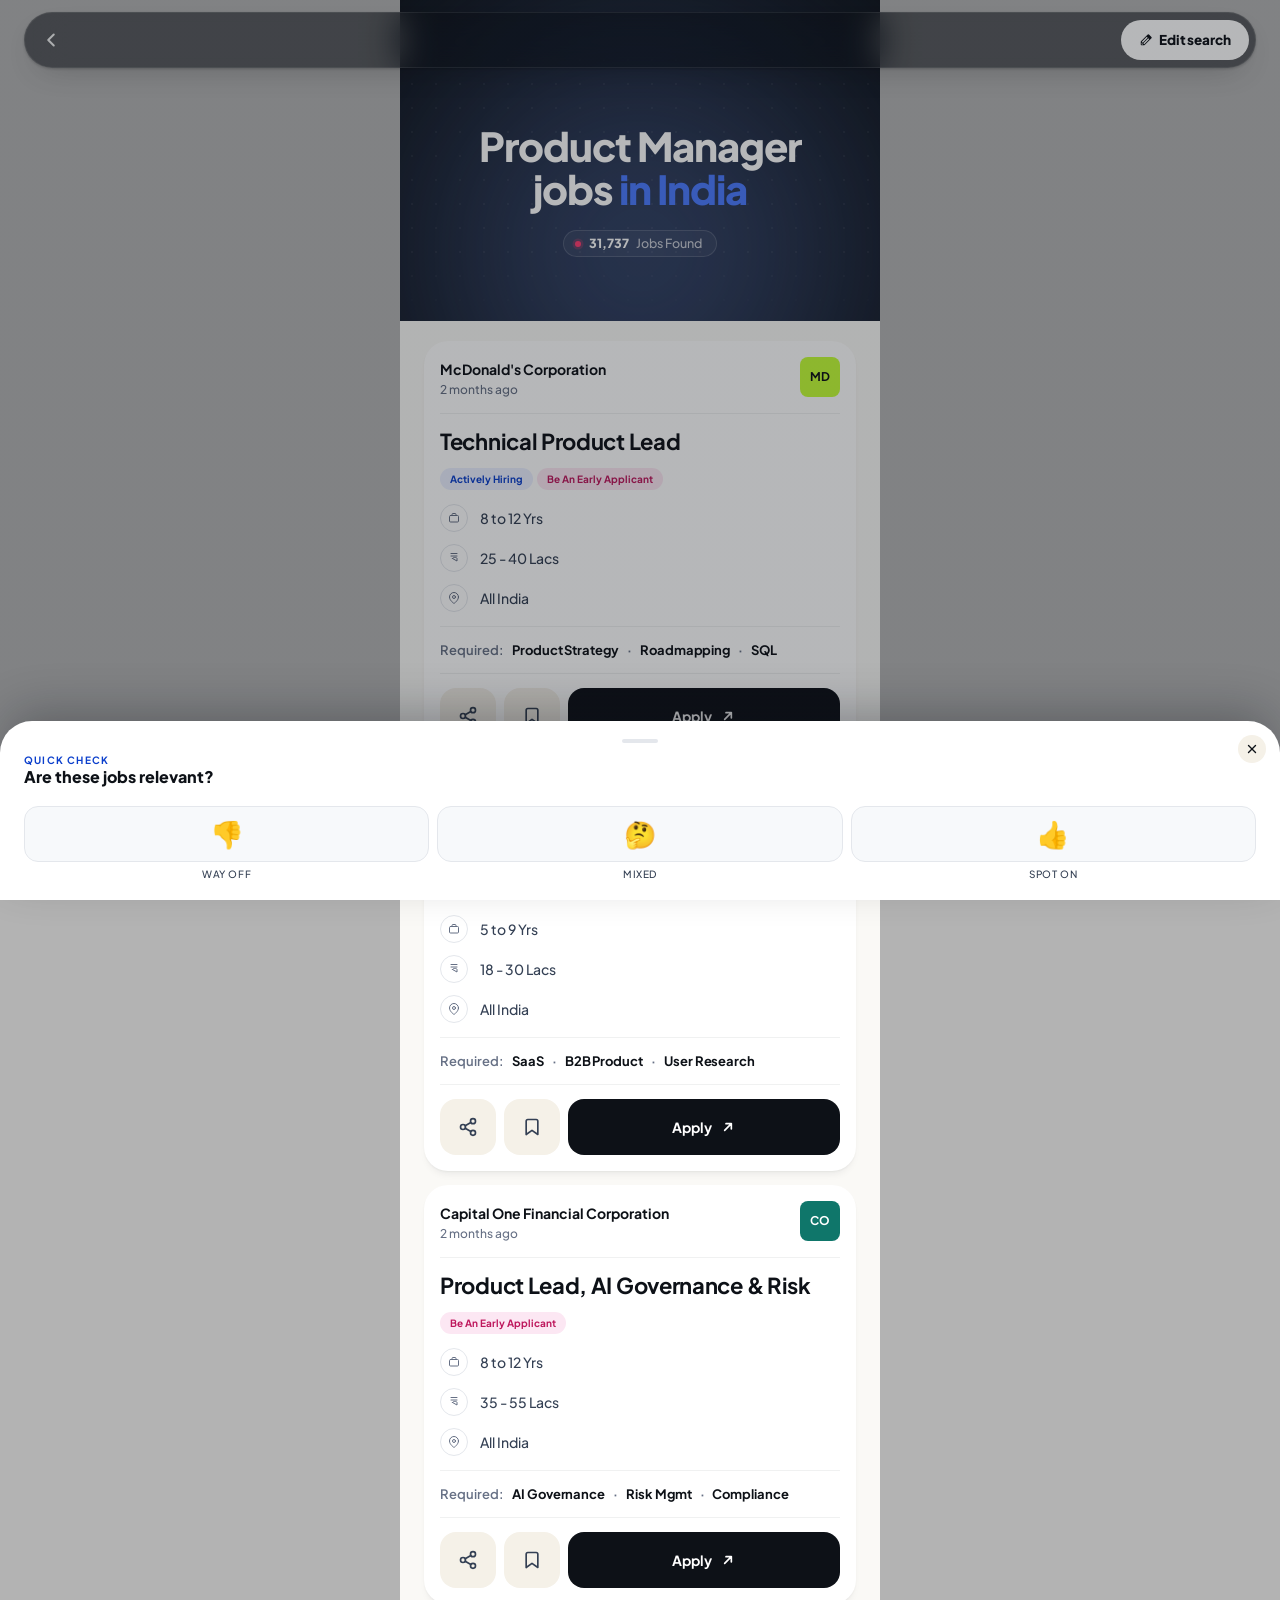
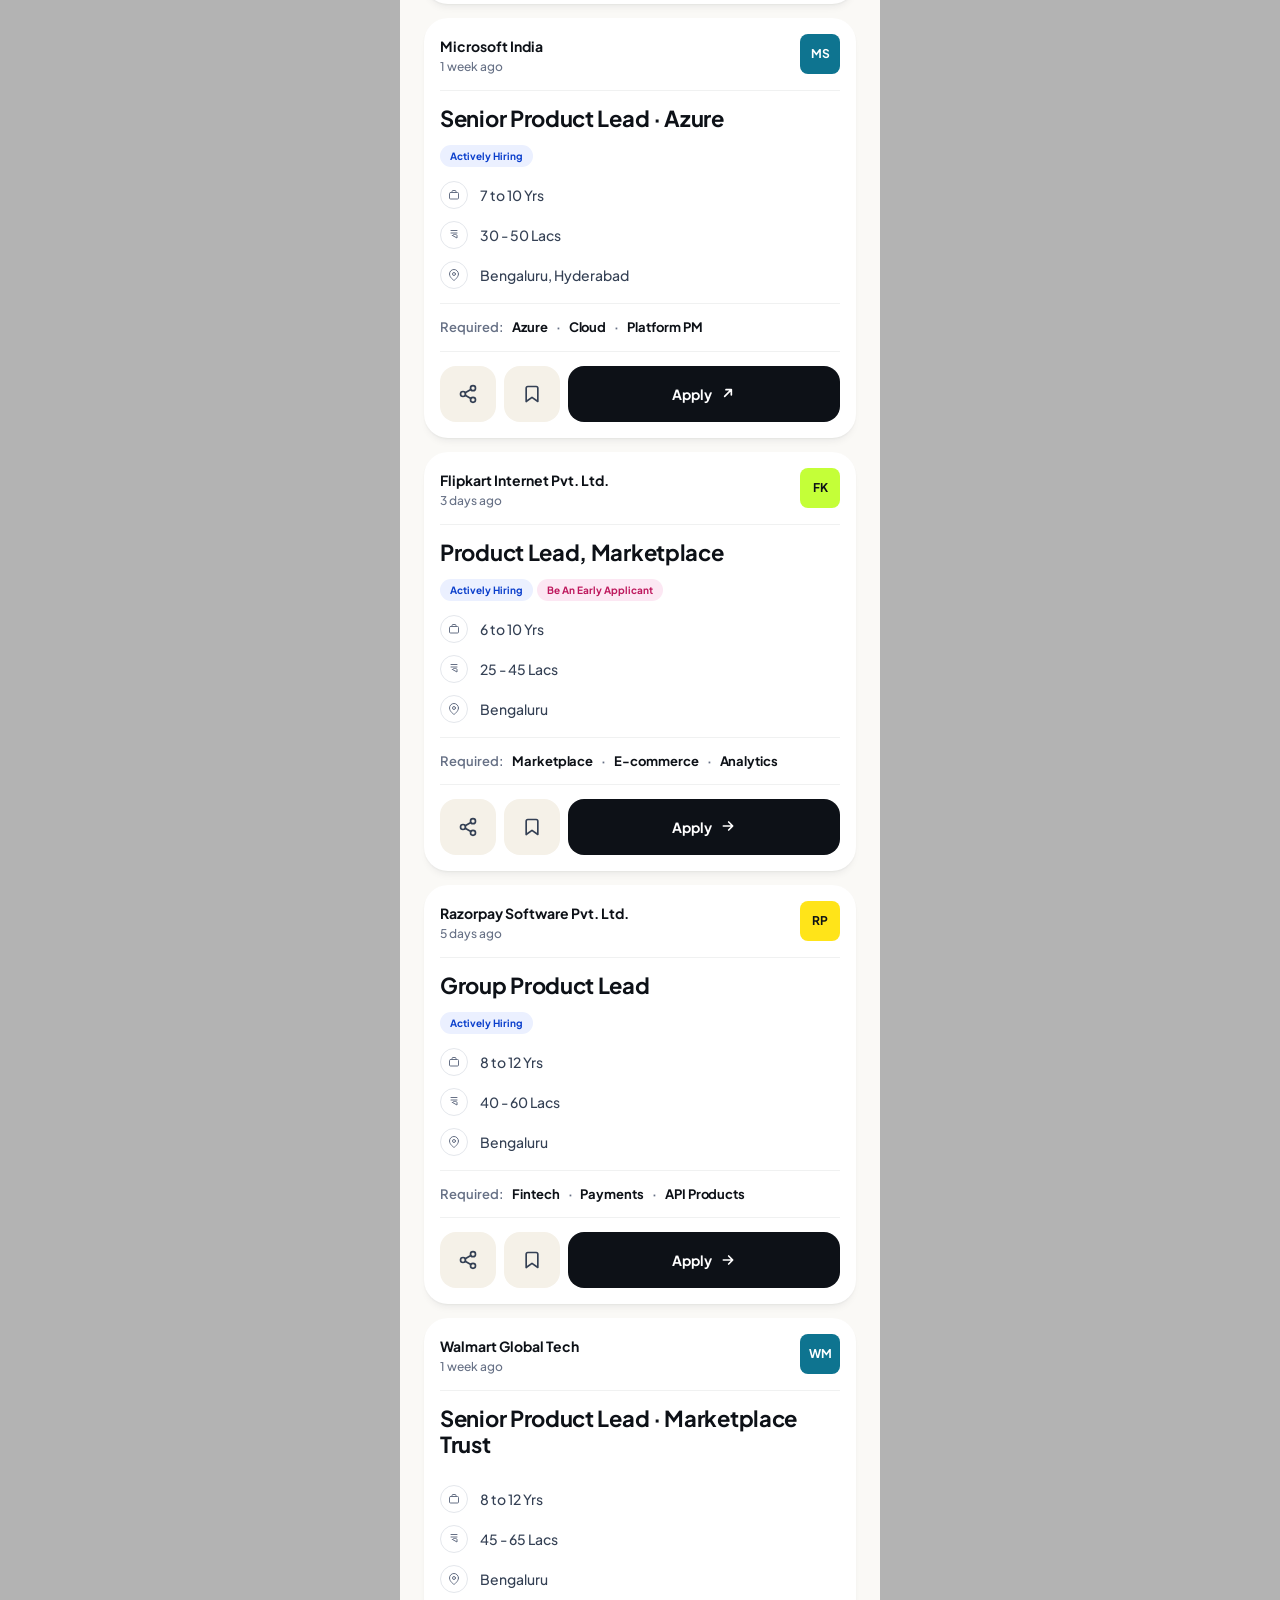
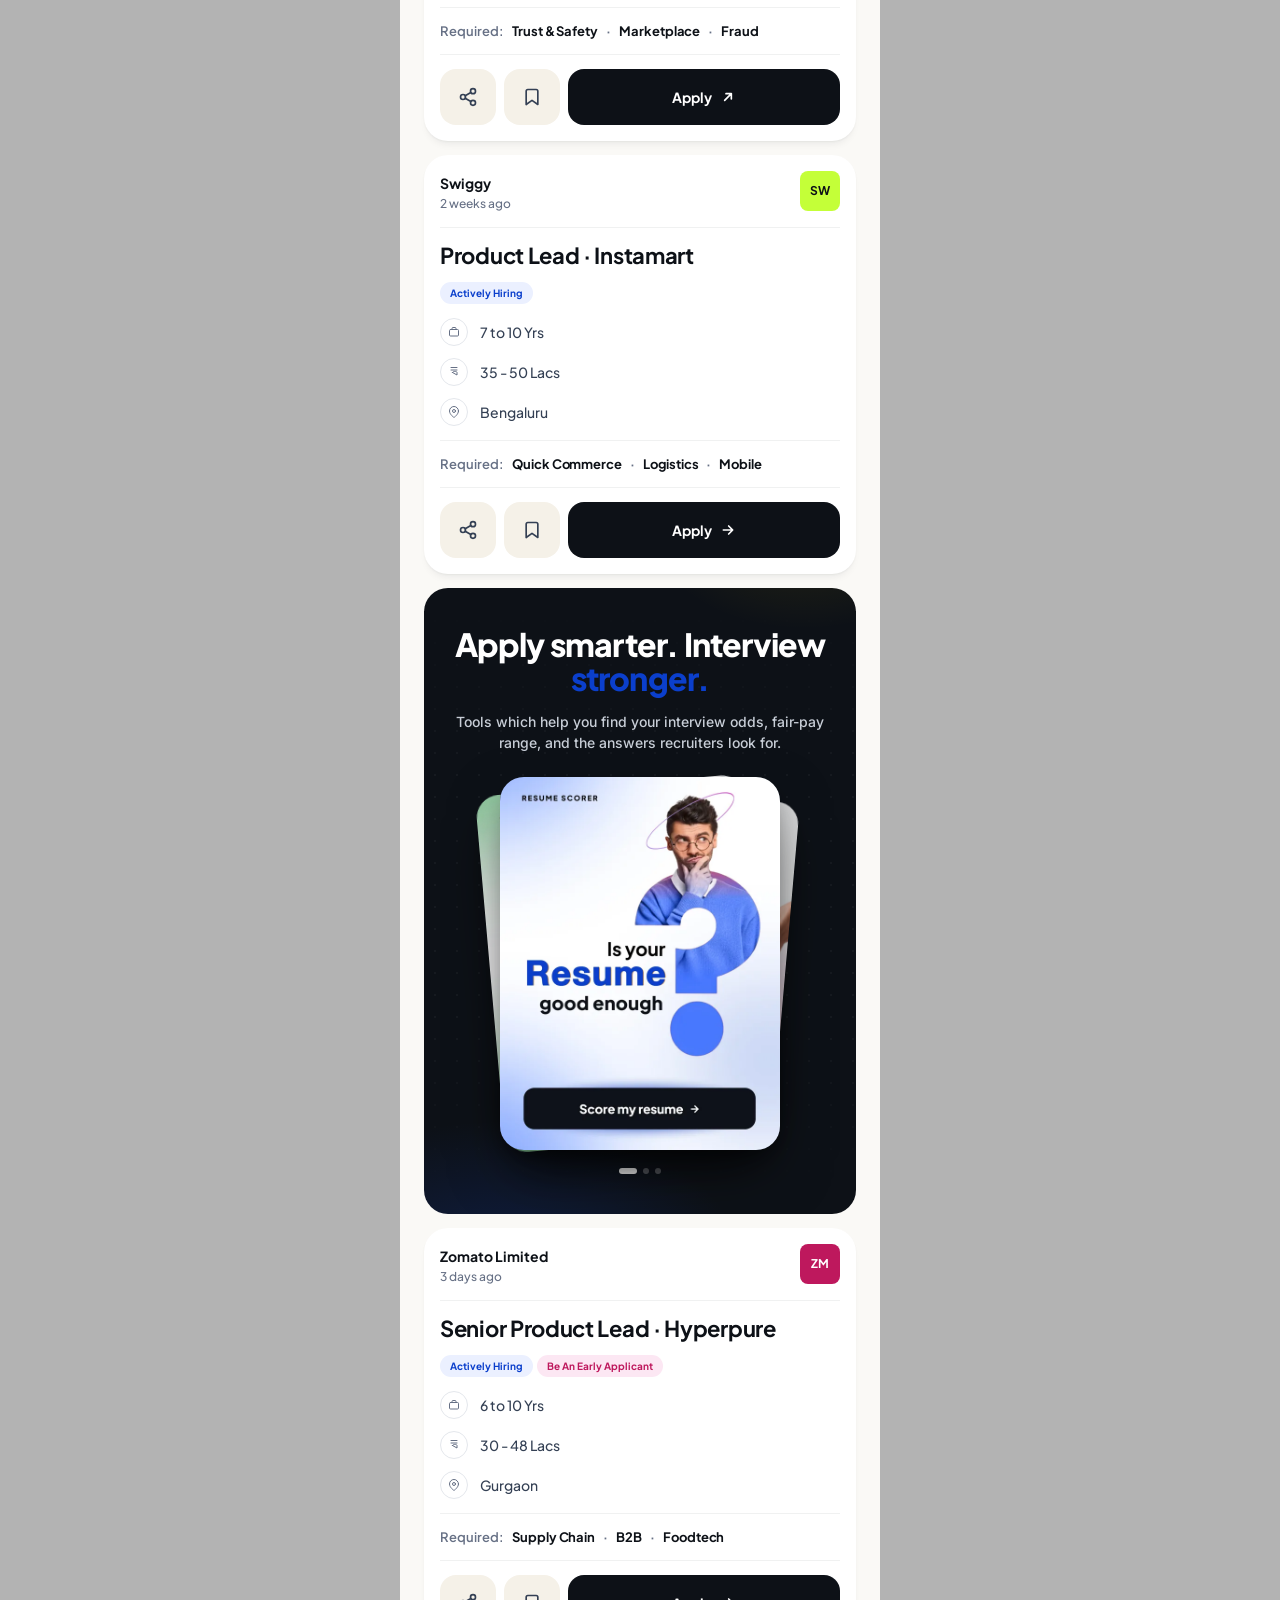
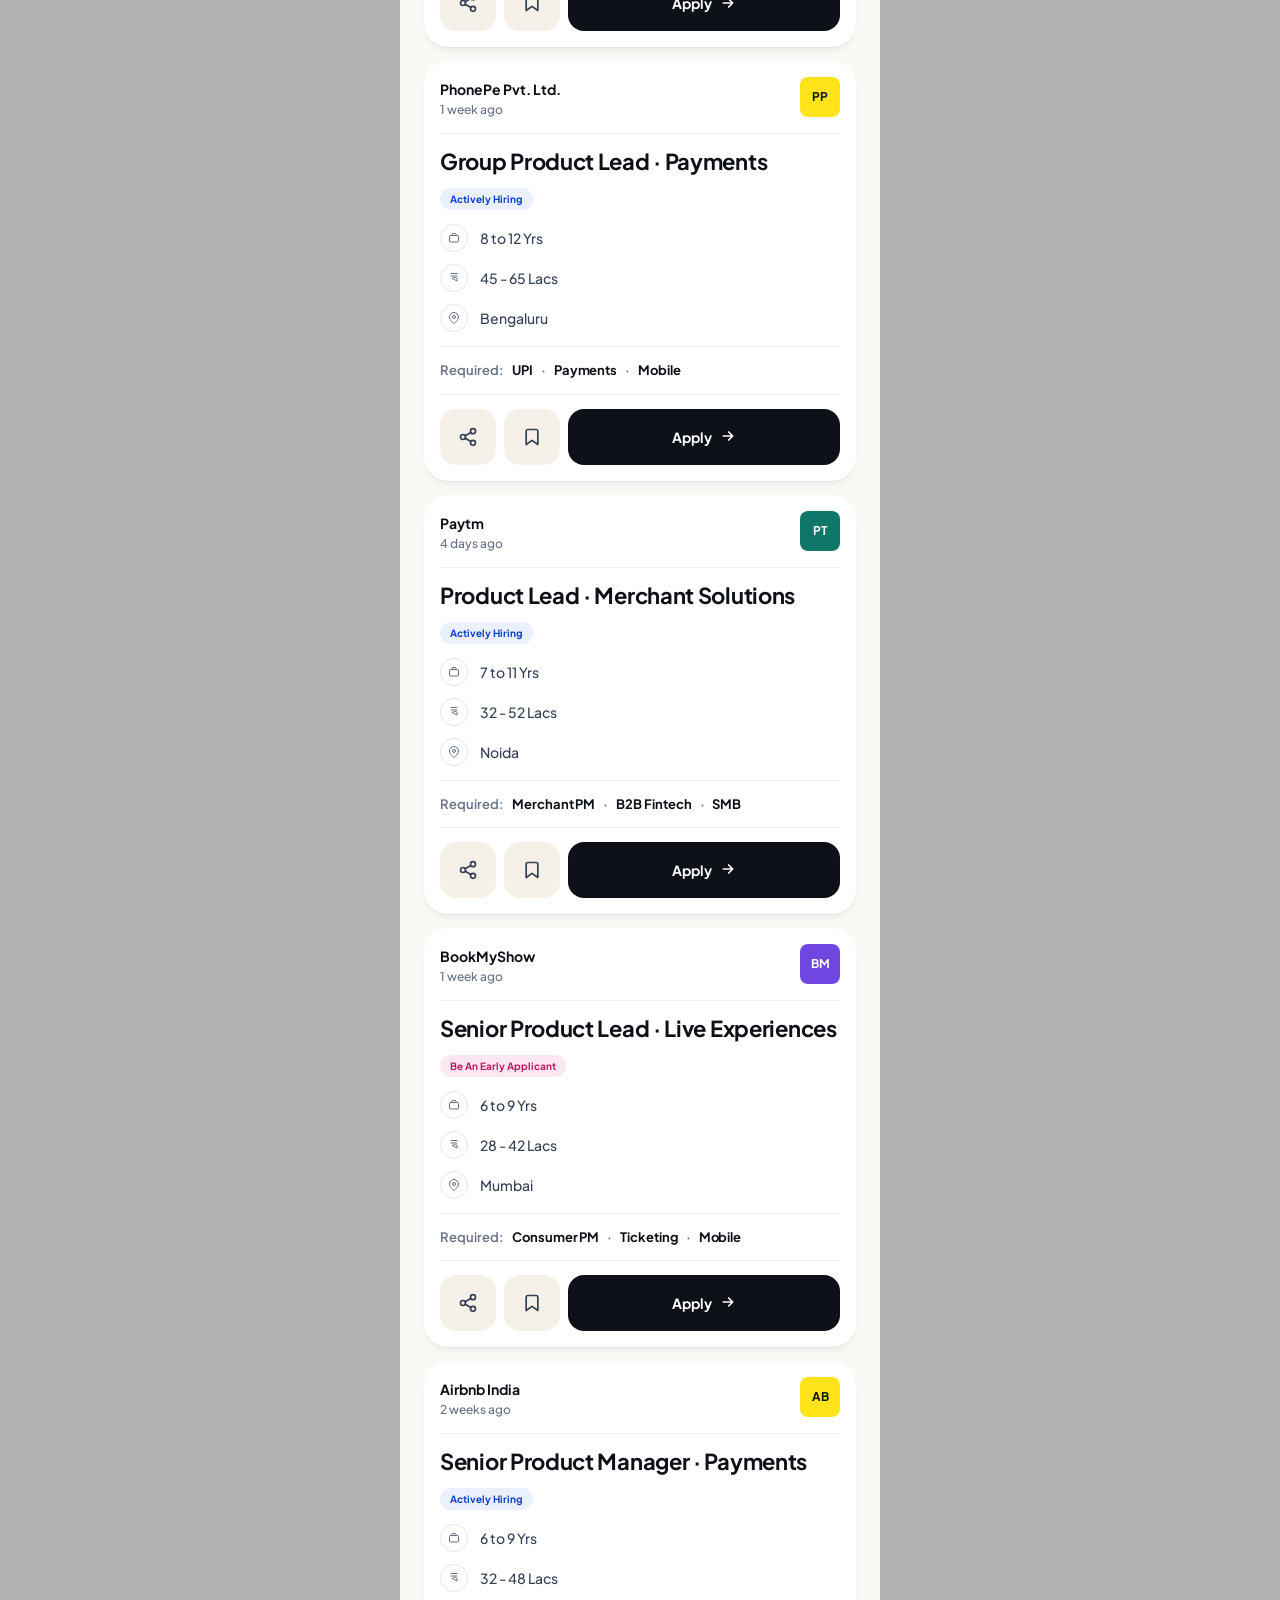
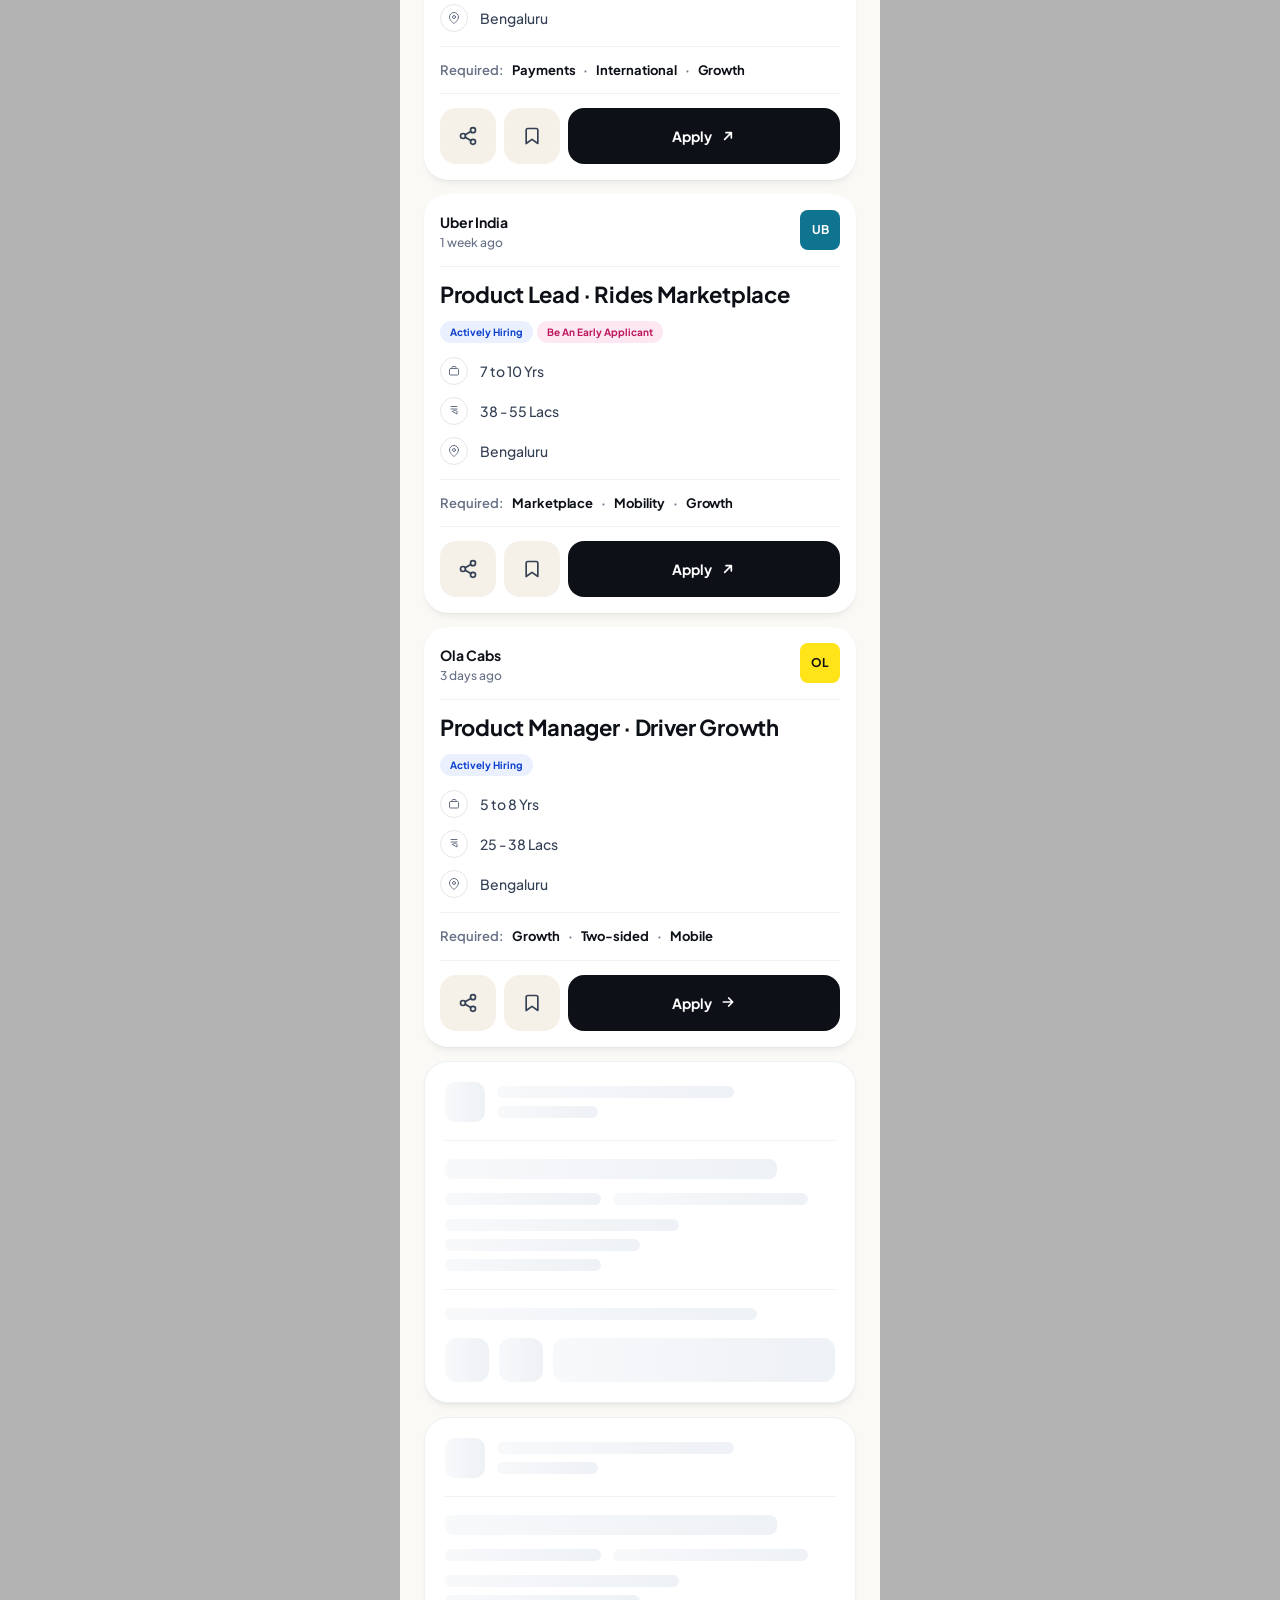
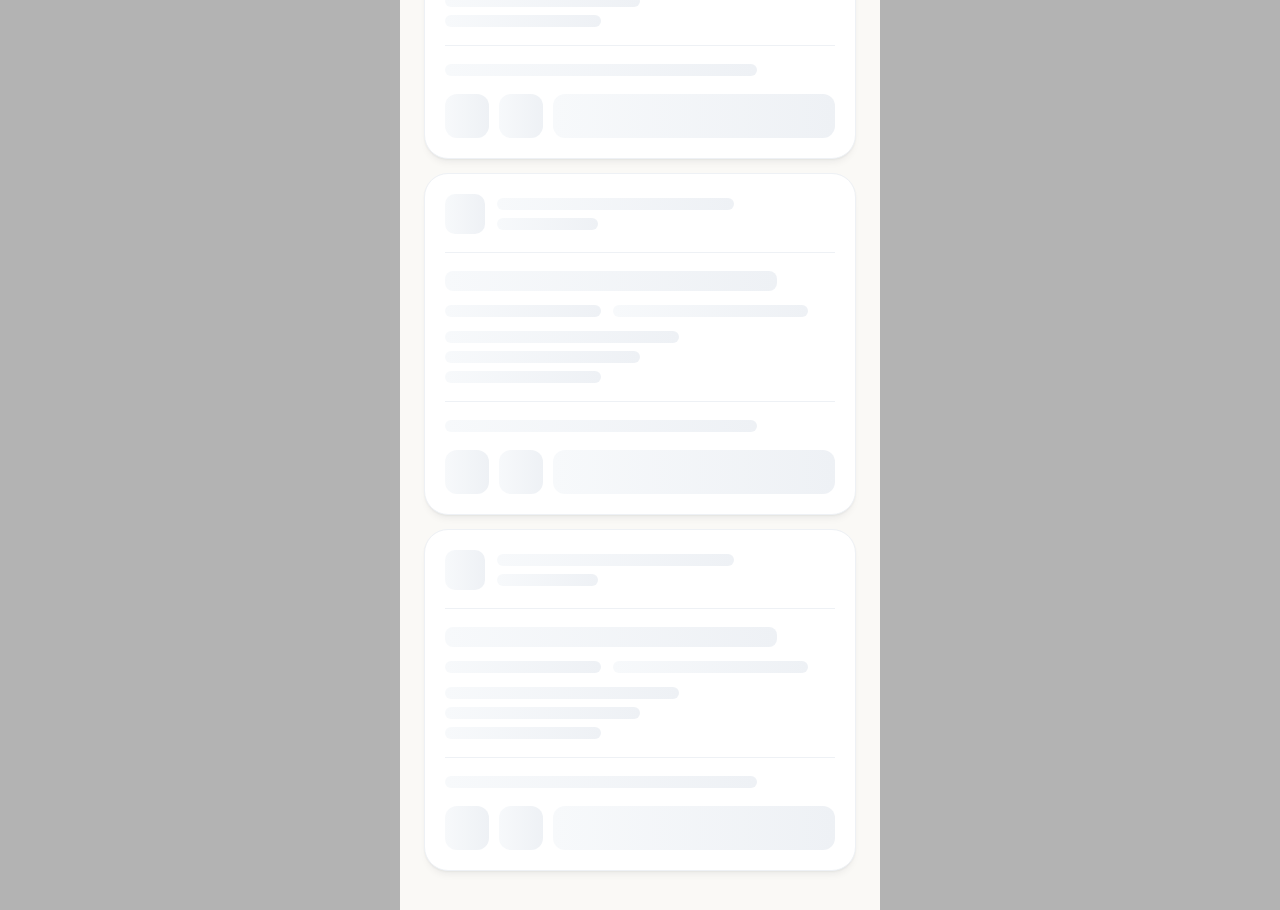
==== commit 21299214: "refinements on bottomsheet & transitional screen" ====
--- a/jsrp-logout.html
+++ b/jsrp-logout.html
@@ -3,6 +3,19 @@
 <head>
 <meta charset="UTF-8" />
 <meta name="viewport" content="width=device-width, initial-scale=1, viewport-fit=cover" />
+<script data-ios-nozoom>
+  /* iOS Safari auto-zooms the page when a focused field's text is under 16px
+     (search modal, filter search). Adding maximum-scale=1 on iOS / iPadOS only
+     stops that auto-zoom without touching the design. Pinch-to-zoom still works
+     (iOS ignores scale limits for user gestures since iOS 10), and Android —
+     which never auto-zooms — keeps its viewport untouched. */
+  (function () {
+    var iOS = /iP(hone|ad|od)/.test(navigator.userAgent) ||
+              (navigator.platform === 'MacIntel' && navigator.maxTouchPoints > 1);   // iPadOS "desktop" mode
+    var m = document.querySelector('meta[name="viewport"]');
+    if (iOS && m && !/maximum-scale/.test(m.content)) m.content += ', maximum-scale=1';
+  })();
+</script>
 <meta name="theme-color" content="#0D1117" />
 <title>Product Manager jobs in India — Shine</title>
 <link href="https://fonts.googleapis.com/css2?family=Plus+Jakarta+Sans:wght@400;500;600;700;800;900&family=Inter:wght@400;500;600;700&display=swap" rel="stylesheet" />
@@ -568,19 +581,6 @@
     width: var(--size-icon-md);
     height: var(--size-icon-md);
   }
-.toast {
-    position:fixed; bottom:32px; left:50%;
-    transform:translateX(-50%) translateY(40px);
-    background:var(--content-base); color:var(--content-on-fill-dark);
-    padding:12px 20px; border-radius:100px;
-    font-size:14px; font-weight:600;
-    box-shadow:0 10px 24px rgba(16,24,40,.20);
-    opacity:0; transition:all .25s ease;
-    pointer-events:none; z-index:1000;
-    display:inline-flex; align-items:center; gap:8px;
-  }
-.toast.show { opacity:1; transform:translateX(-50%) translateY(0); }
-.toast svg { width:14px; height:14px; color:var(--success-green); }
 
 
 
@@ -1304,42 +1304,38 @@
     }
     .bs.jsrp-m-fb.is-open { transition-duration: var(--bs-dur-in), 220ms, 220ms; }
 
-.jsrp-m-fb::before {
-      content: ""; position: absolute;
-      top: -40px; right: -40px;
-      width: 280px; height: 200px;
-      background: radial-gradient(circle, rgba(126,163,255,0.30) 0%, transparent 60%);
-      filter: blur(28px); pointer-events: none;
-    }
+/* No ambient glow in the light treatment — the dark version
+   had a cyan radial blur to lift the dark surface; on a white
+   sheet it reads as noise. */
 .jsrp-m-fb > * { position: relative; z-index: 1; }
 .jsrp-m-fb-handle {
       width: 36px; height: 4px; border-radius: var(--radius-sm);
-      background: rgba(255,255,255,0.25);
+      background: var(--stroke-base);
       margin: -6px auto 12px;
     }
 .jsrp-m-fb-eyebrow {
       font: 700 10px/1 var(--font-brand);
-      color: var(--content-inverse-brand, var(--content-inverse-brand));
+      color: var(--content-brand);
       letter-spacing: 0.12em; text-transform: uppercase;
       margin-bottom: var(--spacing-stack-3xs);
     }
 .jsrp-m-fb-h {
       font: 800 16px/1.3 var(--font-brand);
-      color: var(--surface-raised);
+      color: var(--content-base);
       margin: 0 0 18px;
     }
 .jsrp-m-fb-strip {
       display: flex; align-items: center; justify-content: space-between;
       gap: 8px;
-      margin-bottom: var(--spacing-stack-lg);          
+      margin-bottom: var(--spacing-stack-lg);
     }
 .jsrp-m-fb-react {
       flex: 1;
       height: 56px;
-      background: rgba(255,255,255,0.06);
-      border: var(--stroke-default) solid rgba(255,255,255,0.12);
+      background: var(--surface-muted);
+      border: var(--stroke-default) solid var(--stroke-base);
       border-radius: 14px;
-      color: var(--surface-raised); cursor: pointer;
+      color: var(--content-base); cursor: pointer;
       display: grid; place-items: center;
       font-size: 26px; line-height: 1;
       -webkit-tap-highlight-color: transparent;
@@ -1351,22 +1347,25 @@
       position: absolute; bottom: -18px; left: 0; right: 0;
       text-align: center;
       font: 500 10px/1 var(--font-brand);
-      color: rgba(255,255,255,0.55);
+      color: var(--content-muted);
       text-transform: uppercase; letter-spacing: 0.06em;
     }
 .jsrp-m-fb-react:hover, .jsrp-m-fb-react:focus-visible {
-      background: rgba(255,255,255,0.14);
-      border-color: rgba(255,255,255,0.24);
+      background: var(--surface-hover);
+      border-color: var(--content-base);
     }
 .jsrp-m-fb-react:active { transform: scale(0.95); }
 .jsrp-m-fb-close {
-      position: absolute; top: 12px; right: 14px;
-      width: 28px; height: 28px;
-      background: transparent; border: none;
-      color: rgba(255,255,255,0.55); cursor: pointer;
+      position: absolute; top: 14px; right: 14px;
+      width: 28px; height: 28px; border-radius: 50%;
+      background: var(--color-system-warm-neutral-200, var(--surface-base));
+      border: none;
+      color: var(--content-base); cursor: pointer;
       display: grid; place-items: center;
       z-index: 2;
-    }
+      -webkit-tap-highlight-color: transparent;
+    }
+.jsrp-m-fb-close svg { color: var(--content-base); }
 .jsrp-m-fb-close svg { width: var(--size-icon-sm); height: var(--size-icon-sm); }
 .jsrp-m-fb.is-thanks {
       background: var(--content-positive, var(--content-positive));
@@ -1454,9 +1453,933 @@
     }
     .jsrp-m-empty-btn:active { background: var(--content-muted); }
 </style>
-<link rel="stylesheet" href="components/search-modal/search-modal.css">
-<link rel="stylesheet" href="components/bottom-sheet/bottom-sheet.css">
-<link rel="stylesheet" href="components/sort-filter/sort-filter.css">
+<!-- Search modal component (App-logout/app-components/search-modal) — inlined copy -->
+<style>
+/* ═══════════════════════════════════════════════════════════════════════
+   SHINE · SEARCH MODAL  (app component)                       v1.3.0
+   "What's next for you?" — keyword · location · experience → Search Jobs
+   ───────────────────────────────────────────────────────────────────────
+   Ported from the JSRP "Edit search" overlay (jsrp/JSRP-Index.html,
+   .li-search-*) and rebuilt as a reusable, page-agnostic component.
+
+   • Every class is prefixed `ssm-` so it can drop into any page (homepage,
+     JSRP, JD, profile…) without colliding with that page's own classes.
+   • The component carries its OWN scoped token layer (below) so it renders
+     identically whatever token vocabulary the host page uses (JSRP uses
+     shorthand names like --content-base; the homepage uses canonical ones).
+     Values mirror design-system/DESIGN-SYSTEM.md — light theme, mobile
+     column of §2.1 / §2.3 (app-only component).
+   • Anatomy maps 1:1 to DS atoms: field = A.01 Input (search + select
+     variants) · CTA = A.02 Button (Primary · Brand — search is the one
+     place brand blue is allowed) · error = A.07 Alert (negative) ·
+     toast = A.09 Toast.
+   • v1.1.0 — fields use the same A.01 Input spec as the login flow
+     (md 44 · white fill · 12px inset · medium-weight placeholder ·
+     brand-600 border + 3px brand ring on focus).
+   • v1.2.0 — the validation alert sits OUTSIDE the card, 12px below it,
+     as a solid floating alert (readable on the scrim); shorter copy.
+   • v1.3.0 — toasts go through ShineNotify (app-components/notify) when the
+     page has it; .ssm-toast below is only the stand-alone fallback.
+   ═══════════════════════════════════════════════════════════════════════ */
+
+/* ── Scoped tokens ─────────────────────────────────────────────────── */
+.ssm, .ssm-toast {
+  /* primitives (definitions only) */
+  --ssm-c-brand-500: #1A56FF; --ssm-c-brand-600: #0B3FCC; --ssm-c-brand-700: #0A33A6; --ssm-c-brand-100: #EBF0FF;
+  --ssm-c-brand-500-op10: rgba(26,86,255,.10); --ssm-c-brand-500-op12: rgba(26,86,255,.12);
+  --ssm-c-brand-500-op18: rgba(26,86,255,.18); --ssm-c-brand-500-op40: rgba(26,86,255,.40); --ssm-c-brand-500-op45: rgba(26,86,255,.45);
+  --ssm-c-cn-black: #0D1117; --ssm-c-cn-white: #FFFFFF; --ssm-c-cn-50: #F7F9FB; --ssm-c-cn-100: #EEF1F5; --ssm-c-cn-200: #E4E7EC;
+  --ssm-c-cn-300: #C8CED7; --ssm-c-cn-500: #667085; --ssm-c-cn-700: #344054;
+  --ssm-c-black-04: rgba(13,17,23,.04); --ssm-c-black-08: rgba(13,17,23,.08); --ssm-c-black-10: rgba(13,17,23,.10);
+  --ssm-c-black-20: rgba(13,17,23,.20); --ssm-c-black-30: rgba(13,17,23,.30);
+  /* scrim — JSRP's 55% black + 8px blur; deeper than surface.neutral-state.overlay (24%)
+     because the modal sits over busy content (logo walls, job cards) */
+  --ssm-c-black-55: rgba(13,17,23,.55);
+  --ssm-c-wn-50: #FFFDF8; --ssm-c-wn-100: #FAF9F6;
+  --ssm-c-red-50: #FEF2F2; --ssm-c-red-200: #FECDCA; --ssm-c-red-600: #B42318; --ssm-c-green-300: #5DD4A1;
+
+  /* semantic (DESIGN-SYSTEM.md §2.2) */
+  --ssm-content-base: var(--ssm-c-cn-black);
+  --ssm-content-muted: var(--ssm-c-cn-700);
+  --ssm-content-faded: var(--ssm-c-cn-500);
+  --ssm-content-brand: var(--ssm-c-brand-600);
+  --ssm-content-on-fill-dark: var(--ssm-c-cn-white);
+  --ssm-content-negative: var(--ssm-c-red-600);
+  --ssm-surface-base: var(--ssm-c-wn-100);           /* surface.neutral.base — search-field fill */
+  --ssm-surface-raised: var(--ssm-c-cn-white);       /* surface.neutral.raised — card / dropdown */
+  --ssm-surface-hover: var(--ssm-c-wn-50);           /* field hover — warm-neutral/50 */
+  --ssm-surface-brand: var(--ssm-c-brand-500);
+  --ssm-surface-brand-hover: var(--ssm-c-brand-600);
+  --ssm-surface-brand-pressed: var(--ssm-c-brand-700);
+  --ssm-surface-inverse: var(--ssm-c-cn-black);
+  --ssm-surface-negative-subtle: var(--ssm-c-red-50);
+  --ssm-surface-scrim: var(--ssm-c-black-55);
+  --ssm-stroke-base: var(--ssm-c-cn-200);
+  --ssm-stroke-muted: var(--ssm-c-cn-100);
+  --ssm-stroke-strong: var(--ssm-c-cn-300);
+  --ssm-stroke-focus: var(--ssm-c-brand-500);
+  --ssm-stroke-negative: var(--ssm-c-red-200);
+
+  /* typography (§2.1 · mobile) */
+  --ssm-font: "Plus Jakarta Sans", system-ui, -apple-system, sans-serif;
+  --ssm-w-regular: 400; --ssm-w-medium: 500; --ssm-w-semibold: 600; --ssm-w-bold: 700; --ssm-w-extrabold: 800;
+  --ssm-heading-lg-size: 22px; --ssm-heading-lg-lh: 26px; --ssm-heading-lg-ls: -0.3px;
+  --ssm-body-md-size: 14px; --ssm-body-md-lh: 20px;
+  --ssm-body-sm-size: 12px; --ssm-body-sm-lh: 18px;
+  --ssm-label-lg-size: 14px; --ssm-label-lg-lh: 14px;
+  --ssm-eyebrow-sm-size: 10px; --ssm-eyebrow-sm-lh: 10px; --ssm-eyebrow-sm-ls: 1.5px;
+
+  /* spacing (§2.3 · mobile) */
+  --ssm-inset-xs: 4px; --ssm-inset-sm: 6px; --ssm-inset-md: 8px; --ssm-inset-lg: 12px; --ssm-inset-xl: 16px;
+  --ssm-inline-sm: 4px; --ssm-inline-md: 8px; --ssm-inline-lg: 12px;
+  --ssm-stack-xxs: 4px; --ssm-stack-xs: 8px; --ssm-stack-md: 12px; --ssm-stack-lg: 14px; --ssm-stack-xl: 20px;
+  --ssm-section-sm: 20px; --ssm-section-md: 24px; --ssm-section-lg: 32px;
+  --ssm-layout-xs: 16px;
+
+  /* size (§2.4) */
+  --ssm-stroke-thin: 1px; --ssm-stroke-default: 1.5px;
+  --ssm-radius-xs: 2px; --ssm-radius-md: 8px; --ssm-radius-lg: 12px; --ssm-radius-2xl: 24px; --ssm-radius-full: 1024px;
+  --ssm-icon-xs: 12px; --ssm-icon-sm: 14px; --ssm-icon-md: 16px;
+  --ssm-control-close: 32px;                       /* close disc — matches JSRP mobile */
+  --ssm-control-sm: 40px; --ssm-control-md: 44px; --ssm-control-lg: 48px;
+  --ssm-dropdown-max: 260px;                       /* keeps the list clear of the on-screen keyboard */
+
+  /* elevation (§2.5 · light) */
+  --ssm-elev-subtle: 0 1px 2px var(--ssm-c-black-04);
+  --ssm-elev-overlay: 0 16px 36px -10px var(--ssm-c-black-30), 0 4px 10px -2px var(--ssm-c-black-10);
+  --ssm-elev-modal: 0 24px 60px -12px var(--ssm-c-black-20), 0 6px 16px -6px var(--ssm-c-black-10);
+  --ssm-elev-brand-subtle: 0 8px 24px -10px var(--ssm-c-brand-500-op18);
+  --ssm-elev-brand-raised: 0 6px 14px -4px var(--ssm-c-brand-500-op45);
+  --ssm-elev-brand-lifted: 0 16px 40px -12px var(--ssm-c-brand-500-op40);
+  --ssm-elev-focus: 0 0 0 4px var(--ssm-c-brand-500-op10);
+  --ssm-elev-field-focus: 0 0 0 3px var(--ssm-c-brand-500-op18);   /* A.01 Input focus ring — same as the login flow */
+
+  /* motion */
+  --ssm-ease-out: cubic-bezier(.22,1,.36,1);
+  --ssm-dur-fast: 150ms; --ssm-dur: 250ms; --ssm-dur-slow: 320ms;
+}
+
+/* ── Overlay (scrim) ───────────────────────────────────────────────── */
+.ssm {
+  position: fixed; inset: 0; z-index: 9997;
+  display: none; flex-direction: column; align-items: center;
+  /* card anchors to the TOP so the on-screen keyboard never covers the fields */
+  justify-content: flex-start;
+  padding: max(var(--ssm-layout-xs), env(safe-area-inset-top)) var(--ssm-layout-xs) var(--ssm-layout-xs);
+  background: var(--ssm-surface-scrim);
+  -webkit-backdrop-filter: blur(8px); backdrop-filter: blur(8px);
+  opacity: 0; transition: opacity var(--ssm-dur) ease;
+  font-family: var(--ssm-font); color: var(--ssm-content-base);
+  -webkit-font-smoothing: antialiased; -webkit-tap-highlight-color: transparent;
+  overflow-y: auto; overscroll-behavior: contain;
+}
+.ssm *, .ssm *::before, .ssm *::after { box-sizing: border-box; }
+.ssm.is-mounted { display: flex; }
+.ssm.is-open { opacity: 1; }
+html.ssm-lock, html.ssm-lock body { overflow: hidden !important; }
+
+/* ── Dialog = card + the alert that floats below it ────────────────── */
+.ssm-dialog { position: relative; width: 100%; max-width: 480px; flex: none; }
+
+/* ── Card ──────────────────────────────────────────────────────────── */
+.ssm-card {
+  position: relative; width: 100%;
+  background: var(--ssm-surface-raised);
+  border-radius: var(--ssm-radius-2xl);
+  padding: var(--ssm-section-md) var(--ssm-section-sm) var(--ssm-section-sm);
+  box-shadow: var(--ssm-elev-modal);
+  transform: translateY(calc(-1 * var(--ssm-inset-md)));
+  transition: transform var(--ssm-dur-slow) var(--ssm-ease-out);
+}
+.ssm.is-open .ssm-card { transform: none; }
+/* brand glow in the top-right corner */
+.ssm-card::before {
+  content: ""; position: absolute; top: 0; right: 0; width: 160px; height: 130px; pointer-events: none;
+  border-top-right-radius: var(--ssm-radius-2xl);
+  background: radial-gradient(ellipse at top right, var(--ssm-c-brand-500-op12), transparent 65%);
+}
+@keyframes ssm-shake { 0%,100%{transform:translateX(0)} 25%{transform:translateX(-6px)} 50%{transform:translateX(6px)} 75%{transform:translateX(-3px)} }
+.ssm-dialog.is-shaking { animation: ssm-shake 360ms ease; }
+
+/* Close — circular, warm well (Button · icon-only, compact) */
+.ssm-close {
+  position: absolute; top: var(--ssm-stack-lg); right: var(--ssm-stack-lg); z-index: 2;
+  width: var(--ssm-control-close); height: var(--ssm-control-close); padding: 0;
+  display: grid; place-items: center; border-radius: var(--ssm-radius-full);
+  background: var(--ssm-surface-base); color: var(--ssm-content-muted);
+  border: var(--ssm-stroke-thin) solid var(--ssm-stroke-muted);
+  cursor: pointer; transition: background var(--ssm-dur-fast), color var(--ssm-dur-fast), border-color var(--ssm-dur-fast);
+}
+.ssm-close svg { width: var(--ssm-icon-xs); height: var(--ssm-icon-xs); }
+.ssm-close:active { background: var(--ssm-c-cn-100); }
+.ssm-close:focus-visible { outline: var(--ssm-stroke-default) solid var(--ssm-stroke-focus); box-shadow: var(--ssm-elev-focus); }
+
+/* Eyebrow + heading */
+.ssm-eyebrow {
+  position: relative; display: inline-flex; align-items: center; gap: var(--ssm-inline-md);
+  margin: 0 0 var(--ssm-inset-sm);
+  font-size: var(--ssm-eyebrow-sm-size); line-height: var(--ssm-eyebrow-sm-lh); letter-spacing: var(--ssm-eyebrow-sm-ls);
+  font-weight: var(--ssm-w-bold); text-transform: uppercase; color: var(--ssm-content-brand);
+}
+.ssm-eyebrow-dot { width: 6px; height: 6px; border-radius: var(--ssm-radius-full); background: var(--ssm-surface-brand);
+  box-shadow: 0 0 0 3px var(--ssm-c-brand-500-op18); flex: none; }
+.ssm-title {
+  position: relative; margin: 0 0 var(--ssm-stack-xl); padding-right: calc(var(--ssm-control-close) + var(--ssm-inline-md));
+  font-size: var(--ssm-heading-lg-size); line-height: var(--ssm-heading-lg-lh); letter-spacing: var(--ssm-heading-lg-ls);
+  font-weight: var(--ssm-w-extrabold); color: var(--ssm-content-base);
+}
+.ssm-title .ssm-accent { color: var(--ssm-content-brand); }
+
+.ssm-form { position: relative; }
+/* ── Fields (A.01 Input · search + select variants · md 44 — same spec as the login flow) ── */
+.ssm-fields { position: relative; display: flex; flex-direction: column; gap: var(--ssm-stack-md); }
+.ssm-field {
+  position: relative; min-width: 0;
+  display: flex; align-items: center; gap: var(--ssm-inline-md);
+  height: var(--ssm-control-md); padding: 0 var(--ssm-inset-lg);
+  background: var(--ssm-surface-raised);
+  border: var(--ssm-stroke-thin) solid var(--ssm-stroke-base);
+  border-radius: var(--ssm-radius-lg);
+  cursor: text;
+  transition: background var(--ssm-dur-fast) ease, border-color var(--ssm-dur-fast) ease, box-shadow var(--ssm-dur-fast) ease;
+}
+.ssm-field:focus-within, .ssm-field.is-open {
+  border-color: var(--ssm-content-brand); box-shadow: var(--ssm-elev-field-focus);
+}
+.ssm-field-icon { display: inline-flex; flex: none; color: var(--ssm-content-faded); transition: color var(--ssm-dur-fast); }
+.ssm-field:focus-within .ssm-field-icon, .ssm-field.is-open .ssm-field-icon { color: var(--ssm-content-base); }
+.ssm-field-icon svg { width: var(--ssm-icon-md); height: var(--ssm-icon-md); }
+.ssm-input, .ssm-value {
+  flex: 1; min-width: 0; margin: 0; padding: 0; border: 0; outline: 0; background: transparent;
+  font-family: var(--ssm-font); font-size: var(--ssm-body-md-size); line-height: var(--ssm-body-md-lh);
+  font-weight: var(--ssm-w-medium); color: var(--ssm-content-base);
+  white-space: nowrap; overflow: hidden; text-overflow: ellipsis;
+  -webkit-appearance: none; appearance: none;
+}
+.ssm-input::placeholder { color: var(--ssm-content-faded); font-weight: var(--ssm-w-medium); opacity: 1; }
+.ssm-value.is-empty { color: var(--ssm-content-faded); }
+.ssm-field--select { cursor: pointer; -webkit-user-select: none; user-select: none; }
+.ssm-field--select:focus-visible { outline: none; }
+.ssm-caret { display: inline-flex; flex: none; color: var(--ssm-content-faded); transition: transform 200ms ease; }
+.ssm-caret svg { width: var(--ssm-icon-sm); height: var(--ssm-icon-sm); }
+.ssm-field.is-open .ssm-caret { transform: rotate(180deg); }
+
+/* Suggestion dropdown — reads as an extension of its field */
+.ssm-dropdown {
+  position: absolute; top: calc(100% + var(--ssm-inset-sm)); left: 0; right: 0; z-index: 5;
+  max-height: var(--ssm-dropdown-max); overflow-y: auto; overscroll-behavior: contain;
+  padding: var(--ssm-inset-sm);
+  background: var(--ssm-surface-raised);
+  border: var(--ssm-stroke-thin) solid var(--ssm-stroke-muted);
+  border-radius: var(--ssm-radius-lg);
+  box-shadow: var(--ssm-elev-overlay);
+  opacity: 0; transform: translateY(calc(-1 * var(--ssm-inset-xs))); pointer-events: none; visibility: hidden;
+  transition: opacity 180ms ease, transform 180ms ease, visibility 0s linear 180ms;
+}
+.ssm-field.is-open .ssm-dropdown { opacity: 1; transform: none; pointer-events: auto; visibility: visible; transition-delay: 0s; }
+.ssm-dropdown-eyebrow {
+  display: block; padding: var(--ssm-inset-md) var(--ssm-inset-lg) var(--ssm-inset-xs);
+  font-size: var(--ssm-eyebrow-sm-size); line-height: var(--ssm-eyebrow-sm-lh); letter-spacing: var(--ssm-eyebrow-sm-ls);
+  font-weight: var(--ssm-w-bold); text-transform: uppercase; color: var(--ssm-content-faded);
+}
+.ssm-option {
+  display: flex; align-items: center; gap: var(--ssm-inline-lg);
+  min-height: var(--ssm-control-sm); padding: 0 var(--ssm-inset-lg);
+  border-radius: var(--ssm-radius-md); cursor: pointer;
+  font-size: var(--ssm-body-md-size); line-height: var(--ssm-body-md-lh); font-weight: var(--ssm-w-medium); color: var(--ssm-content-base);
+  transition: background var(--ssm-dur-fast) ease;
+}
+.ssm-option:active, .ssm-option.is-active { background: var(--ssm-surface-base); }
+@media (hover: hover) { .ssm-option:hover { background: var(--ssm-surface-base); } }
+.ssm-option[aria-selected="true"] { color: var(--ssm-content-brand); font-weight: var(--ssm-w-semibold); }
+.ssm-option[aria-selected="true"] .ssm-option-icon { color: var(--ssm-content-brand); }
+.ssm-option b { color: var(--ssm-content-brand); font-weight: var(--ssm-w-bold); }
+.ssm-option-icon { display: inline-flex; flex: none; color: var(--ssm-content-faded); }
+.ssm-option-icon svg { width: var(--ssm-icon-sm); height: var(--ssm-icon-sm); }
+.ssm-option-empty { padding: var(--ssm-inset-xl) var(--ssm-inset-lg); text-align: center;
+  font-size: var(--ssm-body-sm-size); line-height: var(--ssm-body-sm-lh); color: var(--ssm-content-faded); }
+.ssm-option-empty b { color: var(--ssm-content-base); font-weight: var(--ssm-w-bold); }
+
+/* ── Error (A.07 Alert · negative) — floats 12px below the card, outside it (v1.2.0) ──
+   solid fill + overlay shadow so it reads clearly on the dimmed, blurred scrim */
+.ssm-error-wrap {
+  margin-top: var(--ssm-stack-md); pointer-events: none;
+  opacity: 0; visibility: hidden; transform: translateY(calc(-1 * var(--ssm-inset-sm)));
+  transition: opacity 200ms ease, transform 260ms var(--ssm-ease-out), visibility 0s linear 260ms;
+}
+.ssm-error-wrap.is-shown { opacity: 1; visibility: visible; transform: none; transition-delay: 0s; }
+.ssm-error {
+  display: flex; align-items: center; gap: var(--ssm-inline-md); margin: 0;
+  padding: var(--ssm-inset-lg) var(--ssm-inset-xl);
+  background: var(--ssm-surface-negative-subtle); border: var(--ssm-stroke-thin) solid var(--ssm-stroke-negative);
+  border-radius: var(--ssm-radius-lg); color: var(--ssm-content-negative); box-shadow: var(--ssm-elev-overlay);
+  font-size: var(--ssm-body-md-size); line-height: var(--ssm-body-md-lh); font-weight: var(--ssm-w-semibold);
+}
+.ssm-error svg { width: var(--ssm-icon-md); height: var(--ssm-icon-md); flex: none; }
+
+/* ── Submit (A.02 Button · Primary · Brand · lg 48 · block) ─────────── */
+.ssm-submit {
+  display: inline-flex; align-items: center; justify-content: center; gap: var(--ssm-inline-md);
+  width: 100%; height: var(--ssm-control-lg); margin-top: var(--ssm-stack-md); padding: 0 var(--ssm-inset-xl);
+  border: 0; border-radius: var(--ssm-radius-lg); cursor: pointer;
+  background: var(--ssm-surface-brand); color: var(--ssm-content-on-fill-dark);
+  font-family: var(--ssm-font); font-size: var(--ssm-label-lg-size); line-height: var(--ssm-label-lg-lh); font-weight: var(--ssm-w-bold);
+  box-shadow: var(--ssm-elev-brand-raised);
+  transition: background var(--ssm-dur-fast) ease, box-shadow var(--ssm-dur-fast) ease, transform var(--ssm-dur-fast) ease;
+}
+.ssm-submit svg { width: var(--ssm-icon-md); height: var(--ssm-icon-md); }
+.ssm-submit:active { background: var(--ssm-surface-brand-pressed); box-shadow: var(--ssm-elev-brand-subtle); transform: scale(.99); }
+.ssm-submit:focus-visible { outline: var(--ssm-stroke-default) solid var(--ssm-stroke-focus); outline-offset: 2px; }
+@media (hover: hover) { .ssm-submit:hover { background: var(--ssm-surface-brand-hover); box-shadow: var(--ssm-elev-brand-lifted); } }
+
+/* visually-hidden labels (fields are labelled for screen readers; the icon + placeholder carry it visually) */
+.ssm-sr { position: absolute !important; width: 1px; height: 1px; padding: 0; margin: -1px; overflow: hidden; clip: rect(0 0 0 0); white-space: nowrap; border: 0; }
+
+/* ── Toast (A.09) — default confirmation when the host page doesn't handle submit ── */
+.ssm-toast {
+  position: fixed; left: 50%; bottom: max(32px, env(safe-area-inset-bottom)); z-index: 9998;
+  display: inline-flex; align-items: center; gap: var(--ssm-inline-md); max-width: calc(100% - 2 * var(--ssm-layout-xs));
+  padding: var(--ssm-inset-md) var(--ssm-inset-xl); border-radius: var(--ssm-radius-full);
+  background: var(--ssm-surface-inverse); color: var(--ssm-content-on-fill-dark); box-shadow: var(--ssm-elev-overlay);
+  font-family: var(--ssm-font); font-size: var(--ssm-body-md-size); line-height: var(--ssm-body-md-lh); font-weight: var(--ssm-w-semibold);
+  opacity: 0; transform: translate(-50%, 12px); pointer-events: none; transition: opacity 200ms ease, transform 260ms var(--ssm-ease-out);
+}
+.ssm-toast svg { width: var(--ssm-icon-md); height: var(--ssm-icon-md); flex: none; color: var(--ssm-c-green-300); }
+.ssm-toast span { overflow: hidden; text-overflow: ellipsis; white-space: nowrap; }
+.ssm-toast.is-shown { opacity: 1; transform: translate(-50%, 0); }
+
+@media (prefers-reduced-motion: reduce) {
+  .ssm, .ssm-card, .ssm-dropdown, .ssm-error-wrap, .ssm-toast { transition: none !important; }
+  .ssm-dialog.is-shaking { animation: none; }
+}
+
+</style>
+<style>
+/* ═══════════════════════════════════════════════════════════════════════
+   SHINE · BOTTOM SHEET  (app component)                        v1.2.1
+   The one sheet primitive behind every slide-up panel in the app:
+   Sort, Filter (+ its "See all" sub-sheet), Share, Save, Feedback…
+   ───────────────────────────────────────────────────────────────────────
+   • Pair with bottom-sheet.js (ShineSheet). Zero dependencies.
+   • Classes are prefixed `bs-`. The component owns ONLY the container:
+     position, surface, radius, elevation, handle, header, scrolling body,
+     footer, scrim, motion and the closed state. Content inside the sheet
+     is styled by whoever owns it (sort-filter, a page…).
+   • Scoped token layer below mirrors design-system/DESIGN-SYSTEM.md
+     (light theme, mobile column) so the sheet renders the same on any
+     page whatever token names that page uses.
+   • Closed sheets are `[hidden]` → display:none. Nothing parked off-screen
+     can cast a shadow into the viewport (the JSRP bottom-band bug).
+   • v1.2 · keyboard-aware: while a sheet is open ShineSheet tracks the
+     on-screen keyboard (visualViewport). v1.2.1: the sheet stays anchored to
+     the screen bottom and its surface runs on behind the keyboard (like a
+     native iOS sheet) — its CONTENT is padded up by the keyboard height
+     (--bs-kb) and the sheet is capped to the visible area (--bs-vvh). v1.2.0
+     lifted the whole sheet, which on iOS 26 left a dimmed gap around the
+     floating keyboard and its accessory bar.
+   • v1.2 · status bar: scrims paint with background-image (no background-
+     color) and are display:none once faded out, so iOS 26 Safari tints the
+     status bar from body — which ShineSheet dims to match while a scrim
+     is up. Closed scrims can no longer leave a grey status bar behind.
+   ═══════════════════════════════════════════════════════════════════════ */
+
+/* ── Scoped tokens ─────────────────────────────────────────────────── */
+.bs, .bs-scrim {
+  /* primitives */
+  --bs-c-cn-black: #0D1117; --bs-c-cn-white: #FFFFFF; --bs-c-cn-200: #E4E7EC;
+  --bs-c-cn-500: #667085; --bs-c-cn-700: #344054; --bs-c-wn-200: #F5F1E8;
+
+  /* semantic (§2.2) */
+  --bs-surface: var(--bs-c-cn-white);                 /* surface.neutral.raised  */
+  --bs-surface-inverse: var(--bs-c-cn-black);         /* surface.inverse.base    */
+  --bs-content: var(--bs-c-cn-black);                 /* content.neutral.base    */
+  --bs-content-muted: var(--bs-c-cn-700);
+  --bs-content-on-dark: var(--bs-c-cn-white);
+  --bs-stroke: var(--bs-c-cn-200);                    /* stroke.neutral.base     */
+  --bs-close-fill: var(--bs-c-wn-200);                /* warm-neutral/200 disc   */
+
+  /* scrim — surface.neutral-state.overlay family */
+  --bs-scrim: rgba(13,17,23,.30);
+  --bs-scrim-strong: rgba(13,17,23,.45);              /* auth / share nudges      */
+  --bs-scrim-strong-blur: 4px;
+  --bs-scrim-nested: rgba(13,17,23,.40);              /* sub-sheet over a sheet   */
+
+  /* elevation — proposed `elevation.neutral.sheet` (upward-cast modal) */
+  --bs-elevation: 0 -16px 48px -8px rgba(13,17,23,.30);
+  --bs-elevation-inverse: 0 -16px 48px -8px rgba(0,0,0,.50);
+  --bs-divider-shadow: 0 6px 12px -8px rgba(13,17,23,.18);   /* head / foot on scroll */
+
+  /* typography */
+  --bs-font: "Plus Jakarta Sans", system-ui, -apple-system, "Segoe UI", sans-serif;
+  --bs-title-size: 16px; --bs-title-weight: 800;
+
+  /* size + spacing (§2.3 / §2.4 · mobile) */
+  --bs-radius: 32px;                                  /* size.radius.3xl         */
+  --bs-radius-full: 1024px;
+  --bs-gutter: 24px;                                  /* spacing.layout.sm       */
+  --bs-head-pad-top: 16px; --bs-head-pad-bottom: 20px;
+  --bs-close: 28px; --bs-close-icon: 12px;            /* size.icon.xs            */
+  --bs-handle-w: 40px; --bs-handle-h: 4px;
+  --bs-max-h: 90vh;
+
+  /* motion */
+  --bs-ease: cubic-bezier(.32,.72,0,1);
+  --bs-dur-in: 320ms; --bs-dur-out: 260ms; --bs-dur-scrim: 240ms; --bs-dur-kb: 240ms;
+
+  /* stacking — ShineSheet assigns z = --bs-z + 2·depth (+1 for the sheet) */
+  --bs-z: 100;
+}
+
+/* ── Scrim (one per stack level, created by ShineSheet) ───────────── */
+.bs-scrim {
+  position: fixed; inset: 0;
+  /* colour as an image layer, never background-color: iOS 26 Safari tints the status bar from the
+     background-color of a fixed element at the top edge (ignoring its opacity) — see v1.2 note */
+  --bs-scrim-c: var(--bs-scrim);
+  background: linear-gradient(var(--bs-scrim-c), var(--bs-scrim-c));
+  opacity: 0; pointer-events: none;
+  transition: opacity var(--bs-dur-scrim) ease;
+  -webkit-tap-highlight-color: transparent;
+}
+.bs-scrim[hidden] { display: none !important; }
+.bs-scrim.is-open { opacity: 1; pointer-events: auto; }
+.bs-scrim--strong { --bs-scrim-c: var(--bs-scrim-strong); -webkit-backdrop-filter: blur(var(--bs-scrim-strong-blur)); backdrop-filter: blur(var(--bs-scrim-strong-blur)); }
+.bs-scrim--nested { position: absolute; --bs-scrim-c: var(--bs-scrim-nested); border-radius: var(--bs-radius) var(--bs-radius) 0 0; }
+
+/* ── Sheet ─────────────────────────────────────────────────────────── */
+.bs {
+  position: fixed; left: 0; right: 0; bottom: 0;
+  z-index: calc(var(--bs-z) + 1);
+  display: flex; flex-direction: column;
+  max-height: var(--bs-max-h); max-height: min(var(--bs-max-h), 90dvh);
+  background: var(--bs-surface); color: var(--bs-content);
+  border-radius: var(--bs-radius) var(--bs-radius) 0 0;
+  box-shadow: var(--bs-elevation);
+  font-family: var(--bs-font);
+  overflow: hidden;
+  outline: none;
+  transform: translate3d(0, 100%, 0);
+  transition: transform var(--bs-dur-out) var(--bs-ease), padding-bottom var(--bs-dur-kb) var(--bs-ease), max-height var(--bs-dur-kb) var(--bs-ease);
+  will-change: transform;
+  touch-action: pan-y;
+}
+.bs[hidden] { display: none !important; }
+.bs.is-open { transform: translate3d(0, 0, 0); transition-duration: var(--bs-dur-in), var(--bs-dur-kb), var(--bs-dur-kb); }
+.bs.is-dragging { transition: none; }
+
+/* inverse (dark) — feedback / quick-check sheets */
+.bs--inverse {
+  background: var(--bs-surface-inverse); color: var(--bs-content-on-dark);
+  border-top: 1px solid rgba(255,255,255,.10);
+  box-shadow: var(--bs-elevation-inverse);
+}
+.bs--inverse .bs-handle { background: rgba(255,255,255,.25); }
+
+/* nested — a sheet that opens INSIDE another sheet and covers it (See all) */
+.bs--nested {
+  position: absolute; top: 0; max-height: none; height: 100%;
+  box-shadow: none;
+  transform: translate3d(0, 110%, 0);
+  transition: transform 280ms ease;
+}
+.bs--nested.is-open { transition-duration: 280ms; }
+
+/* ── Anatomy ───────────────────────────────────────────────────────── */
+.bs-handle {
+  flex-shrink: 0;
+  width: var(--bs-handle-w); height: var(--bs-handle-h);
+  margin: 10px auto 0;
+  border-radius: var(--bs-radius-full);
+  background: var(--bs-stroke);
+  cursor: grab; touch-action: none;
+}
+.bs-handle::before { content: ""; display: block; height: 24px; margin: -10px -24px 0; }  /* 44px-wide drag target */
+
+.bs-head {
+  flex-shrink: 0;
+  position: relative; z-index: 2;
+  display: flex; align-items: center; gap: 8px;
+  padding: var(--bs-head-pad-top) var(--bs-gutter) var(--bs-head-pad-bottom);
+  touch-action: none;
+  transition: box-shadow 160ms ease;
+}
+.bs-title {
+  flex: 1; min-width: 0; margin: 0;
+  font: var(--bs-title-weight) var(--bs-title-size)/1.25 var(--bs-font);
+  color: inherit; letter-spacing: 0;
+}
+.bs-close {
+  flex-shrink: 0;
+  width: var(--bs-close); height: var(--bs-close);
+  display: grid; place-items: center;
+  border: none; border-radius: 50%;
+  background: var(--bs-close-fill); color: var(--bs-content);
+  cursor: pointer; padding: 0;
+  -webkit-tap-highlight-color: transparent;
+}
+.bs-close svg { width: var(--bs-close-icon); height: var(--bs-close-icon); }
+.bs-close:focus-visible, .bs :focus-visible { outline: 2px solid rgba(26,86,255,.55); outline-offset: 2px; }   /* elevation.focus ring */
+
+.bs-body {
+  flex: 1 1 auto; min-height: 0;
+  overflow-y: auto; overscroll-behavior: contain;
+  -webkit-overflow-scrolling: touch;
+}
+.bs-foot {
+  flex-shrink: 0;
+  position: relative; z-index: 2;
+  padding: 16px var(--bs-gutter) calc(16px + env(safe-area-inset-bottom, 0px));
+  transition: box-shadow 160ms ease;
+}
+/* ── Call to action · two behaviours (v1.1) ─────────────────────────────
+   One CTA group per sheet: .bs-actions. Where it lives decides how it behaves.
+     INLINE  — last child of .bs-body. Follows the content and scrolls with it.
+               For short, read-then-act sheets: nudges, confirmations, OTP entry.
+     STICKY  — inside .bs-foot, after .bs-body. Pinned while the body scrolls under
+               it; divider only while more content sits below. For scrolling or
+               editable content: filters, pickers, lists, long forms.
+     data-bs-cta="inline" | "sticky" | "auto" on .bs makes ShineSheet place it;
+     "auto" = inline while everything fits, sticky as soon as the body overflows.
+     ShineSheet mirrors the live state in data-bs-cta-state on the sheet.        */
+.bs-body--gutter { padding-left: var(--bs-gutter); padding-right: var(--bs-gutter); }
+.bs-actions { display: flex; flex-direction: column; gap: 10px; }
+.bs-actions--row { flex-direction: row; }
+.bs-actions--row > * { flex: 1 1 0; min-width: 0; }
+/* inline: 24 above (spacing.layout.sm), gutter + home indicator below */
+.bs-body > .bs-actions {
+  margin-top: var(--bs-gutter);
+  padding-bottom: calc(var(--bs-gutter) + env(safe-area-inset-bottom, 0px));
+}
+/* sticky: the footer supplies the padding + scroll divider */
+.bs-foot > .bs-actions { margin: 0; padding: 0; }
+.bs-foot[hidden] { display: none !important; }
+
+/* elevation appears only when content actually scrolls under head / foot */
+.bs.is-scrolled .bs-head { box-shadow: var(--bs-divider-shadow); }
+.bs.has-more .bs-foot { box-shadow: 0 -6px 12px -8px rgba(13,17,23,.18); }
+
+/* sheets without a footer still clear the home indicator */
+.bs--pad-bottom { padding-bottom: calc(var(--bs-gutter) + env(safe-area-inset-bottom, 0px)); }
+
+/* ── On-screen keyboard (v1.2.1) — ShineSheet sets html.bs-kb + --bs-kb / --bs-vvh ──
+   The sheet keeps its place at the bottom edge and its white surface continues
+   behind the keyboard (and iOS 26's floating accessory bar), the way a native
+   sheet does; the content is padded up by the keyboard height, so the last
+   control sits a gutter above it. Its visible part never grows past the visible
+   area (16 px clear of the top). The home indicator sits under the keyboard,
+   so the safe-area padding is dropped while it is up. */
+.bs-kb .bs:not(.bs--nested) { padding-bottom: var(--bs-kb, 0px); max-height: calc(var(--bs-vvh, 100vh) - 16px + var(--bs-kb, 0px)); }
+.bs-kb .bs-body > .bs-actions { padding-bottom: var(--bs-gutter); }
+.bs-kb .bs-foot { padding-bottom: 16px; }
+.bs-kb .bs--pad-bottom:not(.bs--nested) { padding-bottom: calc(var(--bs-gutter) + var(--bs-kb, 0px)); }
+
+/* page scroll lock (set on <html> by ShineSheet) */
+.bs-lock, .bs-lock body { overflow: hidden !important; }
+
+@media (prefers-reduced-motion: reduce) {
+  .bs, .bs--nested, .bs-scrim { transition-duration: 1ms !important; }
+}
+
+/* ═══════════════════════════════════════════════════════════════════════
+   SHINE · SORT & FILTER  (app component)                       v1.0.0
+   Floating Sort · Filter bar + Sort sheet + Filter sheet (+ "See all"
+   sub-sheet) for any screen that lists results (JSRP, similar jobs,
+   company jobs, walk-ins, saved / applied…).
+   ───────────────────────────────────────────────────────────────────────
+   • Requires bottom-sheet.css / bottom-sheet.js (the sheets are .bs).
+   • Classes are prefixed `sf-`. Scoped token layer mirrors
+     design-system/DESIGN-SYSTEM.md (light theme, mobile column).
+   • Atoms: bar buttons = A.02 Button (ghost, md, full radius) · option
+     pills = A.06 Chip (selectable) · counts = A.04 Badge · CTAs = A.02
+     Button (Primary · Neutral / Secondary), lg 48 · search = A.01 Input.
+   ═══════════════════════════════════════════════════════════════════════ */
+
+/* ── Scoped tokens ─────────────────────────────────────────────────── */
+.sf-bar, .sf-sheet {
+  --sf-c-cn-black: #0D1117; --sf-c-cn-white: #FFFFFF; --sf-c-cn-50: #FAFAFB;
+  --sf-c-cn-100: #EEF1F5; --sf-c-cn-200: #E4E7EC; --sf-c-cn-500: #667085; --sf-c-cn-700: #344054;
+  --sf-c-wn-100: #FAF9F6; --sf-c-wn-200: #F5F1E8;
+
+  --sf-content: var(--sf-c-cn-black);             /* content.neutral.base   */
+  --sf-content-muted: var(--sf-c-cn-700);         /* content.neutral.muted  */
+  --sf-content-faded: var(--sf-c-cn-500);         /* content.neutral.faded  */
+  --sf-content-on-dark: var(--sf-c-cn-white);     /* content.on-fill.dark   */
+  --sf-surface: var(--sf-c-cn-white);             /* surface.neutral.raised */
+  --sf-surface-base: var(--sf-c-wn-100);          /* surface.neutral.base   */
+  --sf-surface-group: var(--sf-c-cn-50);          /* filter group card      */
+  --sf-surface-pressed: var(--sf-c-wn-200);
+  --sf-stroke: var(--sf-c-cn-200);                /* stroke.neutral.base    */
+  --sf-stroke-muted: var(--sf-c-cn-100);          /* stroke.neutral.muted   */
+
+  --sf-font: "Plus Jakarta Sans", system-ui, -apple-system, "Segoe UI", sans-serif;
+  --sf-gutter: 24px;                              /* spacing.layout.sm      */
+  --sf-radius-sm: 4px; --sf-radius-lg: 12px; --sf-radius-xl: 16px; --sf-radius-full: 1024px;
+  --sf-stroke-thin: 1px; --sf-stroke-default: 1.5px; --sf-stroke-thick: 2px;
+  --sf-icon-md: 16px; --sf-icon-lg: 20px;
+  --sf-control-lg: 48px;                          /* size.control.lg        */
+
+  /* elevation — the ONLY shadow at the bottom of a results screen */
+  --sf-bar-elevation: 0 16px 38px -10px rgba(13,17,23,.22), 0 6px 14px -4px rgba(13,17,23,.10);
+  --sf-ease: cubic-bezier(.32,.72,0,1);
+}
+
+/* ── Floating bar ──────────────────────────────────────────────────── */
+.sf-bar {
+  position: fixed; left: 50%;
+  bottom: calc(20px + env(safe-area-inset-bottom, 0px));
+  transform: translateX(-50%);
+  z-index: 60;
+  display: inline-flex; align-items: center;
+  padding: 4px;
+  background: var(--sf-surface); color: var(--sf-content);
+  border: var(--sf-stroke-thin) solid var(--sf-stroke);
+  border-radius: var(--sf-radius-full);
+  box-shadow: var(--sf-bar-elevation);
+  font-family: var(--sf-font);
+  transition: transform 260ms var(--sf-ease), opacity 220ms ease;
+}
+.sf-bar.is-hidden { transform: translateX(-50%) translateY(140%); opacity: 0; pointer-events: none; }
+.sf-bar-btn {
+  position: relative;
+  height: 40px; padding: 0 24px;
+  display: inline-flex; align-items: center; gap: 8px;
+  background: transparent; border: none; border-radius: var(--sf-radius-full);
+  font: 800 14px/1 var(--sf-font); color: var(--sf-content);
+  cursor: pointer; -webkit-tap-highlight-color: transparent;
+  transition: background 120ms;
+}
+.sf-bar-btn:active { background: rgba(13,17,23,.06); }
+.sf-bar-btn:focus-visible { outline: 2px solid rgba(26,86,255,.55); outline-offset: 2px; }
+.sf-bar-btn svg { width: var(--sf-icon-md); height: var(--sf-icon-md); flex-shrink: 0; }
+.sf-bar-btn--filter { padding-right: 32px; }
+.sf-bar-div { width: 1px; height: 20px; margin: 0 2px; flex-shrink: 0; background: var(--sf-stroke-muted); }
+/* applied-filters count — A.04 Badge (inverse, xs) */
+.sf-badge {
+  position: absolute; top: 4px; right: 8px;
+  min-width: 18px; height: 18px; padding: 0 4px; box-sizing: border-box;
+  display: none; place-items: center;
+  background: var(--sf-content); color: var(--sf-content-on-dark);
+  border: var(--sf-stroke-thick) solid var(--sf-surface); border-radius: var(--sf-radius-full);
+  font: 800 10px/1 var(--sf-font);
+}
+.sf-badge.is-shown { display: grid; }
+/* non-default sort — quiet dot so users can tell the order was changed */
+.sf-dot {
+  position: absolute; top: 9px; right: 14px;
+  width: 8px; height: 8px; box-sizing: content-box;
+  border-radius: 50%; background: var(--sf-content);
+  border: var(--sf-stroke-thick) solid var(--sf-surface);
+  display: none;
+}
+.sf-bar-btn--sort.is-active .sf-dot { display: block; }
+
+/* ── Sort sheet ────────────────────────────────────────────────────── */
+.sf-sort .bs-body { padding-bottom: calc(var(--sf-gutter) + env(safe-area-inset-bottom, 0px)); }
+.sf-sort-row {
+  display: flex; align-items: center; gap: 8px;
+  width: 100%; padding: 12px var(--sf-gutter);
+  background: transparent; border: none; border-radius: var(--sf-radius-lg);
+  font-family: var(--sf-font); text-align: left;
+  cursor: pointer; -webkit-tap-highlight-color: transparent;
+}
+.sf-sort-row:active { background: var(--sf-surface-pressed); }
+.sf-sort-lbl { flex: 1; font: 700 14px/normal var(--sf-font); color: var(--sf-content); }
+.sf-radio {
+  width: 18px; height: 18px; box-sizing: border-box; flex-shrink: 0;
+  display: grid; place-items: center;
+  border: var(--sf-stroke-thick) solid var(--sf-stroke); border-radius: 50%;
+}
+.sf-sort-row[aria-checked="true"] .sf-radio { border-color: var(--sf-content); }
+.sf-sort-row[aria-checked="true"] .sf-radio::after { content: ""; width: 8px; height: 8px; border-radius: 50%; background: var(--sf-content); }
+
+/* ── Filter sheet ──────────────────────────────────────────────────── */
+.sf-filter { height: var(--bs-max-h); height: min(90vh, 90dvh); }
+.sf-filter .bs-body {
+  display: flex; flex-direction: column; gap: 8px;
+  padding: 14px var(--sf-gutter) 20px;
+}
+.sf-group { background: var(--sf-surface-group); border-radius: var(--sf-radius-xl); padding: 20px 16px; border: none; margin: 0; }
+.sf-group-h { display: flex; align-items: center; gap: 8px; margin-bottom: 14px; }
+.sf-group-title { flex: 1; display: flex; align-items: center; gap: 8px; margin: 0; font: 800 12px/1.3 var(--sf-font); color: var(--sf-content); }
+.sf-group-count {
+  display: none; padding: 2px 6px; border-radius: var(--sf-radius-full);
+  background: var(--sf-content); color: var(--sf-content-on-dark);
+  font: 800 10px/1.4 var(--sf-font);
+}
+.sf-group.has-selection .sf-group-count { display: inline-block; }
+.sf-link {
+  display: none; padding: 4px 6px;
+  background: transparent; border: none; cursor: pointer;
+  font: 700 10px/1.4 var(--sf-font); color: var(--sf-content-faded);
+  text-decoration: underline; text-underline-offset: 3px; text-decoration-thickness: 1px; text-decoration-color: rgba(102,112,133,.4);
+  -webkit-tap-highlight-color: transparent;
+}
+.sf-link:active { color: var(--sf-content); }
+.sf-group.has-selection .sf-link { display: inline-block; }
+.sf-pills { display: flex; flex-wrap: wrap; gap: 8px; }
+/* A.06 Chip · selectable */
+.sf-pill {
+  height: 32px; padding: 0 12px;
+  display: inline-flex; align-items: center; gap: 4px;
+  background: var(--sf-surface); color: var(--sf-content);
+  border: var(--sf-stroke-default) solid var(--sf-stroke); border-radius: var(--sf-radius-full);
+  font: 700 12px/1 var(--sf-font);
+  cursor: pointer; -webkit-tap-highlight-color: transparent;
+  transition: background 140ms, color 140ms, border-color 140ms, transform 140ms;
+}
+.sf-pill:active { transform: scale(.97); }
+.sf-pill[aria-pressed="true"] { background: var(--sf-content); color: var(--sf-content-on-dark); border-color: var(--sf-content); }
+.sf-pill-count { font: 600 10px/1 var(--sf-font); opacity: .6; }
+.sf-pill[aria-pressed="true"] .sf-pill-count { opacity: .75; }
+.sf-seeall {
+  margin-top: 14px; padding: 0; height: 28px;
+  display: inline-flex; align-items: center; gap: 2px;
+  background: transparent; border: none; color: var(--sf-content);
+  font: 800 12px/1 var(--sf-font);
+  cursor: pointer; -webkit-tap-highlight-color: transparent;
+}
+.sf-seeall::after { content: "›"; font-size: 18px; line-height: .5; margin-top: -4px; }
+.sf-foot { display: flex; align-items: center; gap: 8px; }
+
+/* A.02 Button · Secondary (Clear) and Primary · Neutral (Apply / Done) */
+.sf-btn-secondary {
+  flex: 0 0 auto; height: 46px; padding: 0 22px;
+  background: transparent; color: var(--sf-content-muted);
+  border: var(--sf-stroke-default) solid var(--sf-stroke); border-radius: var(--sf-radius-lg);
+  font: 700 12px/1 var(--sf-font);
+  cursor: pointer; transition: background 120ms; -webkit-tap-highlight-color: transparent;
+}
+.sf-btn-secondary:active { background: var(--sf-surface-base); }
+.sf-btn-primary {
+  flex: 1; height: var(--sf-control-lg); width: 100%;
+  display: flex; align-items: center; justify-content: center; gap: 2px;
+  background: var(--sf-content); color: var(--sf-content-on-dark);
+  border: none; border-radius: var(--sf-radius-lg);
+  font: 800 14px/1 var(--sf-font);
+  cursor: pointer; transition: background 120ms, opacity 120ms; -webkit-tap-highlight-color: transparent;
+}
+.sf-btn-primary:active { background: var(--sf-content-muted); }
+.sf-btn-primary b { font-weight: 800; }
+.sf-btn-primary[disabled] { opacity: .4; cursor: not-allowed; }
+.sf-btn-primary[aria-busy="true"] b { opacity: .55; }
+
+/* ── "See all" sub-sheet (nested .bs) ─────────────────────────────── */
+.sf-sub .bs-head { gap: 2px; }
+.sf-sub-clear {
+  padding: 6px 10px; background: transparent; border: none; cursor: pointer;
+  font: 800 10px/10px var(--sf-font); letter-spacing: 1px; text-transform: uppercase;
+  color: var(--sf-content-faded); transition: color 120ms; -webkit-tap-highlight-color: transparent;
+}
+.sf-sub-clear.is-active { color: var(--sf-content); }
+.sf-search { position: relative; flex-shrink: 0; margin: 12px 12px; }
+.sf-search[hidden] { display: none; }
+.sf-search input {
+  width: 100%; height: 44px; box-sizing: border-box;
+  padding: 0 8px 0 40px;
+  background: var(--sf-surface); color: var(--sf-content);
+  border: var(--sf-stroke-thin) solid var(--sf-stroke); border-radius: var(--sf-radius-lg);
+  font: 500 14px/20px var(--sf-font);
+  -webkit-appearance: none; appearance: none; transition: border-color 120ms;
+}
+.sf-search input::placeholder { color: var(--sf-content-faded); }
+.sf-search input:focus { outline: none; border-color: var(--sf-content); }
+.sf-search svg { position: absolute; top: 50%; left: 8px; transform: translateY(-50%); width: var(--sf-icon-md); height: var(--sf-icon-md); color: var(--sf-content-faded); pointer-events: none; }
+.sf-sub .bs-body { padding: 8px 6px 20px; }
+.sf-section {
+  padding: 14px 8px 8px;
+  font: 800 10px/10px var(--sf-font); letter-spacing: 1px; text-transform: uppercase;
+  color: var(--sf-content-faded);
+}
+.sf-check {
+  display: flex; align-items: center; gap: 8px;
+  width: 100%; padding: 12px 8px;
+  background: transparent; border: none; border-radius: var(--sf-radius-lg);
+  text-align: left; cursor: pointer; -webkit-tap-highlight-color: transparent;
+  transition: background 120ms;
+}
+.sf-check:active { background: var(--sf-surface-base); }
+.sf-check-lbl { flex: 1; font: 700 14px/20px var(--sf-font); color: var(--sf-content); }
+.sf-check-cnt { margin-right: 2px; font: 600 12px/18px var(--sf-font); color: var(--sf-content-faded); }
+.sf-box {
+  width: var(--sf-icon-lg); height: var(--sf-icon-lg); box-sizing: border-box; flex-shrink: 0;
+  display: grid; place-items: center;
+  border: var(--sf-stroke-thick) solid var(--sf-stroke); border-radius: var(--sf-radius-sm);
+  transition: border-color 120ms, background 120ms;
+}
+.sf-box svg { width: 11px; height: 11px; stroke: var(--sf-surface); stroke-width: 3; fill: none; stroke-linecap: round; stroke-linejoin: round; opacity: 0; transition: opacity 120ms; }
+.sf-check[aria-checked="true"] .sf-box { background: var(--sf-content); border-color: var(--sf-content); }
+.sf-check[aria-checked="true"] .sf-box svg { opacity: 1; }
+.sf-empty { padding: 40px 16px; text-align: center; font: 600 12px/1.4 var(--sf-font); color: var(--sf-content-faded); }
+
+/* visually hidden live region */
+.sf-sr { position: absolute; width: 1px; height: 1px; margin: -1px; padding: 0; overflow: hidden; clip: rect(0 0 0 0); white-space: nowrap; border: 0; }
+
+@media (prefers-reduced-motion: reduce) {
+  .sf-bar, .sf-pill, .sf-btn-primary { transition: none !important; }
+}
+
+</style>
+<!-- ▼ COMPONENT · notify v1.0.0 · verbatim copy of App-logout/app-components/notify/notify.css — do not edit here -->
+<style data-component="notify">
+/* ═══════════════════════════════════════════════════════════════════════
+   SHINE · NOTIFY  (app component)                              v1.0.0
+   Two floating nudges for every screen of the Shine app:
+
+     Toast   — small dark pill at the BOTTOM. One background (inverse black);
+               the tone shows only in the icon colour (DS A.09 Toast).
+               "Resume uploaded", "Link copied", "Job saved".
+     Alert   — contextual card at the TOP (the "Account not found" look:
+               icon disc · title · text · optional action), coloured by tone.
+               For results that need a moment of attention: server errors,
+               "Couldn't send OTP", "Profile updated", "Session expiring".
+
+   Tones (both): success · warning · error · brand · neutral
+     (DS intents positive · notice · negative · info · neutral)
+
+   • Every class is prefixed `sn-`; the component carries its OWN scoped token
+     layer (values from design-system/DESIGN-SYSTEM.md, light) so it renders
+     the same on any page, whatever token vocabulary the host uses.
+   • Floating Alert is a deliberate extension of DS A.07 (which is inline-only):
+     same anatomy and intent colours, delivered as an overlay that auto-dismisses.
+   ═══════════════════════════════════════════════════════════════════════ */
+
+/* ── Scoped tokens ─────────────────────────────────────────────────── */
+.sn-layer {
+  /* palette */
+  --sn-black: #0D1117; --sn-white: #FFFFFF;
+  --sn-cn-200: #E4E7EC; --sn-cn-500: #667085; --sn-cn-700: #344054;
+  --sn-green-50: #EAFAF0; --sn-green-300: #5DD4A1; --sn-green-600: #0E9A5A; --sn-green-700: #027A48;
+  --sn-amber-100: #FFF4ED; --sn-amber-400: #FAB663; --sn-amber-600: #D97706; --sn-amber-700: #A35A04;
+  --sn-red-50: #FEF2F2; --sn-red-200: #FECDCA; --sn-red-300: #FCA5A0; --sn-red-600: #B42318;
+  --sn-brand-100: #EBF0FF; --sn-brand-200: #C9DBFF; --sn-brand-300: #7EA3FF; --sn-brand-600: #0B3FCC;
+
+  /* semantic */
+  --sn-content-base: var(--sn-black);
+  --sn-content-muted: var(--sn-cn-700);
+  --sn-content-on-dark: var(--sn-white);
+  --sn-surface-raised: var(--sn-white);
+  --sn-surface-inverse: var(--sn-black);
+  --sn-stroke-base: var(--sn-cn-200);
+
+  /* type · size · space · motion */
+  --sn-font: "Plus Jakarta Sans", system-ui, -apple-system, sans-serif;
+  --sn-body-md: 14px; --sn-body-md-lh: 20px;
+  --sn-body-sm: 12px; --sn-body-sm-lh: 18px;
+  --sn-w-medium: 500; --sn-w-semibold: 600; --sn-w-bold: 700;
+  --sn-gutter: 16px;                                  /* spacing.layout.xs — screen edge gap */
+  --sn-radius-lg: 12px; --sn-radius-full: 1024px;
+  --sn-icon-sm: 14px; --sn-icon-md: 16px;
+  --sn-disc: 32px; --sn-cta-h: 32px;
+  --sn-elev-overlay: 0 16px 36px -10px rgba(13,17,23,.30), 0 4px 10px -2px rgba(13,17,23,.10);
+  --sn-elev-toast: 0 10px 24px rgba(16,24,40,.20);
+  --sn-ease-out: cubic-bezier(.22,1,.36,1);
+  --sn-ease-in: cubic-bezier(.4,0,1,1);
+
+  /* placement — pages can override with ShineNotify.configure({ toastBottom, alertTop }) */
+  --sn-toast-bottom: 32px;
+  --sn-alert-top: 12px;
+  --sn-z: 10000;                                      /* above sheets (100+) and the search modal (9997) */
+}
+
+/* ── Layers (one per kind, created on first use) ───────────────────── */
+.sn-layer {
+  position: fixed; left: 0; right: 0; z-index: var(--sn-z);
+  display: flex; flex-direction: column; align-items: center;
+  padding: 0 var(--sn-gutter); pointer-events: none;
+  font-family: var(--sn-font); -webkit-font-smoothing: antialiased; -webkit-tap-highlight-color: transparent;
+}
+.sn-layer *, .sn-layer *::before, .sn-layer *::after { box-sizing: border-box; }
+.sn-layer--toast { bottom: calc(var(--sn-toast-bottom) + env(safe-area-inset-bottom, 0px)); }
+.sn-layer--alert { top: calc(var(--sn-alert-top) + env(safe-area-inset-top, 0px)); }
+
+/* ══ Toast — dark pill, tone = icon colour (DS A.09) ══════════════════ */
+.sn-toast {
+  display: inline-flex; align-items: center; gap: 8px; max-width: min(100%, 480px);
+  padding: 12px 20px; border-radius: var(--sn-radius-full);
+  background: var(--sn-surface-inverse); color: var(--sn-content-on-dark);
+  box-shadow: var(--sn-elev-toast);
+  font-size: var(--sn-body-md); line-height: var(--sn-body-md-lh); font-weight: var(--sn-w-semibold);
+  white-space: nowrap;
+  opacity: 0; transform: translateY(12px);
+  transition: opacity 200ms ease, transform 260ms var(--sn-ease-out);
+}
+.sn-toast.is-in { opacity: 1; transform: none; }
+.sn-toast.is-out { opacity: 0; transform: translateY(8px); transition: opacity 180ms ease, transform 200ms var(--sn-ease-in); }
+.sn-toast-text { min-width: 0; overflow: hidden; text-overflow: ellipsis; }   /* one line, never wraps */
+.sn-toast-icon { display: inline-flex; flex: none; color: var(--sn-content-on-dark); }
+.sn-toast-icon svg { width: var(--sn-icon-sm); height: var(--sn-icon-sm); }
+.sn-toast[data-tone="success"] .sn-toast-icon { color: var(--sn-green-300); }
+.sn-toast[data-tone="warning"] .sn-toast-icon { color: var(--sn-amber-400); }
+.sn-toast[data-tone="error"]   .sn-toast-icon { color: var(--sn-red-300); }
+.sn-toast[data-tone="brand"]   .sn-toast-icon { color: var(--sn-brand-300); }
+
+/* ══ Alert — contextual card at the top (DS A.07 anatomy, floating) ═══ */
+.sn-alert {
+  --sn-a-bg: var(--sn-surface-raised); --sn-a-stroke: var(--sn-stroke-base);
+  --sn-a-title: var(--sn-content-base); --sn-a-icon: var(--sn-content-muted);
+  position: relative; pointer-events: auto; touch-action: pan-x;
+  display: flex; align-items: center; gap: 12px; width: 100%; max-width: 480px;
+  padding: 12px; border-radius: var(--sn-radius-lg);
+  background: var(--sn-a-bg); border: 1px solid var(--sn-a-stroke);
+  box-shadow: var(--sn-elev-overlay);
+  font-size: var(--sn-body-sm); line-height: var(--sn-body-sm-lh); color: var(--sn-content-muted);
+  opacity: 0; transform: translateY(-16px) scale(.98);
+  transition: opacity 220ms ease, transform 340ms var(--sn-ease-out);
+  cursor: default;
+}
+.sn-alert.is-in { opacity: 1; transform: none; }
+.sn-alert.is-out { opacity: 0; transform: translateY(-12px) scale(.98); transition: opacity 180ms ease, transform 220ms var(--sn-ease-in); }
+.sn-alert.is-dragging { transition: none; }
+.sn-alert[data-tone="success"] { --sn-a-bg: var(--sn-green-50);  --sn-a-stroke: rgba(14,154,90,.28);  --sn-a-title: var(--sn-green-700); --sn-a-icon: var(--sn-green-700); }
+.sn-alert[data-tone="warning"] { --sn-a-bg: var(--sn-amber-100); --sn-a-stroke: rgba(217,119,6,.30);  --sn-a-title: var(--sn-amber-700); --sn-a-icon: var(--sn-amber-700); }
+.sn-alert[data-tone="error"]   { --sn-a-bg: var(--sn-red-50);    --sn-a-stroke: var(--sn-red-200);     --sn-a-title: var(--sn-red-600);   --sn-a-icon: var(--sn-red-600); }
+.sn-alert[data-tone="brand"]   { --sn-a-bg: var(--sn-brand-100); --sn-a-stroke: var(--sn-brand-200);   --sn-a-title: var(--sn-brand-600); --sn-a-icon: var(--sn-brand-600); }
+.sn-alert[data-tone="neutral"] { --sn-a-bg: var(--sn-surface-raised); --sn-a-stroke: var(--sn-stroke-base); --sn-a-title: var(--sn-content-base); --sn-a-icon: var(--sn-content-muted); }
+
+/* icon disc — white, ringed in the tone's stroke, top-aligned with the title */
+.sn-alert-disc {
+  flex: none; align-self: flex-start; width: var(--sn-disc); height: var(--sn-disc);
+  display: grid; place-items: center; border-radius: var(--sn-radius-full);
+  background: var(--sn-surface-raised); border: 1px solid var(--sn-a-stroke); color: var(--sn-a-icon);
+}
+.sn-alert[data-tone="neutral"] .sn-alert-disc { background: #F7F9FB; }
+.sn-alert-disc svg { width: var(--sn-icon-md); height: var(--sn-icon-md); }
+.sn-alert-body { flex: 1; min-width: 0; display: flex; flex-direction: column; gap: 2px; }
+.sn-alert-title { font-size: var(--sn-body-md); line-height: var(--sn-body-md-lh); font-weight: var(--sn-w-bold); color: var(--sn-a-title); }
+.sn-alert-text { font-weight: var(--sn-w-medium); overflow-wrap: anywhere; }
+.sn-alert-text b, .sn-alert-text strong { color: var(--sn-content-base); font-weight: var(--sn-w-semibold); }
+
+/* action — DS A.02 Button · Secondary, compact 32 px pill */
+.sn-alert-cta {
+  flex: none; display: inline-flex; align-items: center; justify-content: center;
+  height: var(--sn-cta-h); padding: 0 12px; margin: 0; border-radius: var(--sn-radius-full);
+  background: var(--sn-surface-raised); color: var(--sn-content-base); border: 1px solid var(--sn-stroke-base);
+  font: var(--sn-w-bold) var(--sn-body-sm)/var(--sn-body-sm-lh) var(--sn-font); white-space: nowrap;
+  text-decoration: none; cursor: pointer; -webkit-appearance: none; appearance: none;
+  transition: transform 120ms ease, background-color 150ms ease;
+}
+.sn-alert-cta:active { transform: scale(.97); background: #EEF1F5; }
+@media (hover: hover) { .sn-alert-cta:hover { background: #F7F9FB; } }
+.sn-alert-cta:focus-visible { outline: 1.5px solid var(--sn-brand-600); outline-offset: 2px; }
+
+/* time-left hairline along the bottom edge (pauses with the timer) */
+.sn-alert-timer {
+  position: absolute; left: 12px; right: 12px; bottom: 0; height: 2px; border-radius: 2px;
+  background: var(--sn-a-stroke); transform-origin: left center; transform: scaleX(0); opacity: .9;
+}
+.sn-alert.is-running .sn-alert-timer { animation: sn-timer var(--sn-dur, 5000ms) linear forwards; }
+.sn-alert.is-paused .sn-alert-timer { animation-play-state: paused; }
+@keyframes sn-timer { from { transform: scaleX(1); } to { transform: scaleX(0); } }
+
+.sn-sr { position: absolute; width: 1px; height: 1px; margin: -1px; padding: 0; overflow: hidden; clip: rect(0 0 0 0); white-space: nowrap; border: 0; }
+
+@media (prefers-reduced-motion: reduce) {
+  .sn-toast, .sn-alert, .sn-toast.is-out, .sn-alert.is-out { transform: none !important; transition: opacity 150ms ease !important; }
+  .sn-alert.is-running .sn-alert-timer { animation: none; }
+}
+
+</style>
+<!-- ▲ COMPONENT · notify -->
 </head>
 <body>
 <div class="view-jsrp-m" id="viewJsrpM">
@@ -1502,9 +2425,9 @@
       <div id="jsrpMList"><!-- cards rendered by JS --></div>
     </div>
 
-    <!-- Feedback — shared bottom sheet (.bs, inverse). Reveals after the 6th
+    <!-- Feedback — shared bottom sheet (.bs, light). Reveals after the 6th
          job card scrolls into view; X / backdrop / Escape / a vote dismiss it. -->
-    <div class="bs bs--inverse jsrp-m-fb" id="jsrpMFb" role="dialog" aria-label="Job relevance feedback" data-bs-drag="false" hidden>
+    <div class="bs jsrp-m-fb" id="jsrpMFb" role="dialog" aria-label="Job relevance feedback" data-bs-drag="false" hidden>
       <div class="jsrp-m-fb-handle"></div>
       <button class="jsrp-m-fb-close" id="jsrpMFbClose" aria-label="Dismiss">
         <svg viewBox="0 0 24 24" fill="none" stroke="currentColor" stroke-width="2.4" stroke-linecap="round"><line x1="6" y1="6" x2="18" y2="18"/><line x1="18" y1="6" x2="6" y2="18"/></svg>
@@ -1524,7 +2447,7 @@
 
   <script>
 (function(){
-  var HOME = "index.html";
+  var HOME = "../App homepage hero/app-home-logout.html";
   var DEFAULT = { q: 'Product Manager', loc: 'India', exp: '' };
   var DEFAULT_SORT = 'relevance';
   // URL ⇄ state. Search = q / loc / exp. Sort = sort (omitted when Relevance).
@@ -1661,23 +2584,821 @@
     </div>
   </div>
 
-  <div class="toast" id="toast">
-    <svg viewBox="0 0 24 24" fill="none" stroke="currentColor" stroke-width="3" stroke-linecap="round" stroke-linejoin="round"><path d="M5 12l5 5L20 7"/></svg>
-    <span id="toastMsg">Done</span>
-  </div>
-
-<script src="components/bottom-sheet/bottom-sheet.js"></script>
-<script src="components/sort-filter/sort-filter.js"></script>
+
+<script>
+/* ═══════════════════════════════════════════════════════════════════════
+   SHINE · BOTTOM SHEET  (app component)                        v1.2.1
+   Pair with bottom-sheet.css. Zero dependencies, no build step.
+
+   Markup (any element with .bs — it starts closed via [hidden]):
+
+     <div class="bs" id="sortSheet" hidden>
+       <div class="bs-handle"></div>
+       <div class="bs-head">
+         <h2 class="bs-title">Sort by</h2>
+         <button class="bs-close" data-bs-close aria-label="Close">…</button>
+       </div>
+       <div class="bs-body">…</div>
+       <div class="bs-foot">…</div>          (optional)
+     </div>
+
+   Call to action — two behaviours (.bs-actions = the sheet's button group):
+     inline   <div class="bs-body">… <div class="bs-actions">…</div></div>
+              follows the content, scrolls with it (nudges, confirm, OTP)
+     sticky   <div class="bs-body">…</div><div class="bs-foot"><div class="bs-actions">…</div></div>
+              pinned; body scrolls under it (filters, pickers, lists, forms)
+     data-bs-cta="inline|sticky|auto" on .bs → ShineSheet places .bs-actions
+     wherever you wrote it; "auto" keeps it inline while everything fits and
+     pins it as soon as the body overflows (small phone, keyboard, long list).
+     Live state: data-bs-cta-state="inline|sticky" + event shine:sheet-cta.
+
+   Open / close:
+     <button data-bs-open="#sortSheet">Sort</button>          declarative
+     ShineSheet.open('#sortSheet', { trigger: btn })          programmatic
+     ShineSheet.close('#sortSheet')   ·   ShineSheet.closeAll()
+     ShineSheet.isOpen(el)   ·   ShineSheet.top()
+
+   Per-sheet options (attributes on .bs):
+     data-bs-dismiss="false"   no backdrop / Escape / drag dismissal
+     data-bs-drag="false"      no drag-to-dismiss
+     data-bs-scrim="strong"    45% scrim + blur (nudges)  ·  "none" = no scrim
+     data-bs-autofocus         on a child → focused on open (default: the sheet)
+     data-bs-cta="…"           inline | sticky | auto — call-to-action behaviour
+     .bs--nested               opens inside its parent .bs and covers it
+
+   Events (dispatched on the sheet, bubbling):
+     shine:sheet-open    cancelable   detail { trigger }
+     shine:sheet-opened
+     shine:sheet-close   cancelable   detail { reason }   reason: close-button
+                                      | backdrop | escape | drag | api
+     shine:sheet-closed               detail { reason }
+     shine:sheet-cta                  detail { state }    inline ⇄ sticky (auto)
+
+   Behaviour (WAI-ARIA dialog pattern + platform sheet conventions):
+     role="dialog" + aria-modal + aria-labelledby (from .bs-title) · focus
+     moves in, Tab is trapped, focus returns to the trigger · Escape closes
+     the top sheet · page scroll locked while any sheet is open · stacking
+     (a sheet over a sheet gets its own scrim level) · drag the handle or
+     header down to dismiss (velocity- or distance-based) · trigger gets
+     aria-expanded · reduced motion respected · closed = [hidden].
+     v1.2 · keyboard-aware (content padded above the on-screen keyboard while
+     the sheet surface runs on behind it — v1.2.1; height capped to the visible area) · status-bar tint: while a scrim is up html/body
+     get the dimmed page colour, so iOS 26 Safari's status bar dims with it.
+   ═══════════════════════════════════════════════════════════════════════ */
+(function (global) {
+  'use strict';
+  if (global.ShineSheet) return;
+  var doc = global.document;
+
+  var stack = [];                    // open sheets, bottom → top
+  var uid = 0;
+  var FOCUSABLE = 'a[href],button:not([disabled]),input:not([disabled]),select:not([disabled]),textarea:not([disabled]),[tabindex]:not([tabindex="-1"])';
+  var reduced = global.matchMedia && global.matchMedia('(prefers-reduced-motion: reduce)');
+
+  function $(t) { return typeof t === 'string' ? doc.querySelector(t) : t; }
+  function emit(el, name, detail, cancelable) {
+    var ev;
+    try { ev = new CustomEvent(name, { bubbles: true, cancelable: !!cancelable, detail: detail || {} }); }
+    catch (e) { ev = doc.createEvent('CustomEvent'); ev.initCustomEvent(name, true, !!cancelable, detail || {}); }
+    return el.dispatchEvent(ev);
+  }
+  function attr(el, name, val) { return el.getAttribute(name) === val; }
+  function isNested(el) { return el.classList.contains('bs--nested'); }
+  function dismissible(el) { return !attr(el, 'data-bs-dismiss', 'false'); }
+  function durationOf(el) {
+    if (reduced && reduced.matches) return 0;
+    var d = getComputedStyle(el).transitionDuration.split(',')[0];
+    return (parseFloat(d) || 0) * (d.indexOf('ms') > -1 ? 1 : 1000);
+  }
+
+  /* ── one-time wiring of a sheet ─────────────────────────────────── */
+  function prepare(el) {
+    if (el.__bs) return el.__bs;
+    var st = el.__bs = { id: el.id || ('bs-' + (++uid)), scrim: null, trigger: null, timer: 0, reason: null };
+    el.id = st.id;
+    el.setAttribute('role', el.getAttribute('role') || 'dialog');
+    el.setAttribute('aria-modal', 'true');
+    el.setAttribute('tabindex', '-1');
+    var title = el.querySelector('.bs-title');
+    if (title && !el.hasAttribute('aria-labelledby') && !el.hasAttribute('aria-label')) {
+      title.id = title.id || st.id + '-title';
+      el.setAttribute('aria-labelledby', title.id);
+    }
+    if (!el.classList.contains('is-open')) el.hidden = true;
+
+    // scroll-aware head / foot elevation
+    var body = el.querySelector(':scope > .bs-body');
+    if (body) {
+      st.body = body;
+      body.addEventListener('scroll', function () { syncScroll(el); }, { passive: true });
+    }
+    // call to action — inline (in the body) or sticky (in the foot)
+    var actions = body && el.querySelector(':scope > .bs-body > .bs-actions, :scope > .bs-foot > .bs-actions');
+    if (actions) {
+      st.actions = actions;
+      st.cta = el.getAttribute('data-bs-cta');
+      var wrote = actions.parentNode === body ? 'inline' : 'sticky';
+      placeCta(el, st.cta === 'inline' || st.cta === 'sticky' ? st.cta : st.cta === 'auto' ? 'inline' : wrote, true);
+    }
+    // drag to dismiss — from the handle or header only, so body scrolling is never hijacked
+    if (!attr(el, 'data-bs-drag', 'false')) {
+      Array.prototype.forEach.call(el.querySelectorAll(':scope > .bs-handle, :scope > .bs-head'), function (h) { dragify(el, h); });
+    }
+    return st;
+  }
+
+  /* ── call to action placement ───────────────────────────────────── */
+  function placeCta(el, state, silent) {
+    var st = el.__bs, a = st.actions, body = st.body;
+    if (!a || !body) return;
+    var prev = el.getAttribute('data-bs-cta-state');
+    var had = a.contains(doc.activeElement) ? doc.activeElement : null;   // keep focus across the move
+    if (state === 'sticky') {
+      var foot = a.parentNode.classList && a.parentNode.classList.contains('bs-foot') ? a.parentNode : st.foot;
+      if (!foot) {
+        foot = doc.createElement('div'); foot.className = 'bs-foot';
+        st.ownFoot = true;
+      }
+      st.foot = foot;
+      if (foot.parentNode !== el) body.parentNode.insertBefore(foot, body.nextSibling);
+      if (a.parentNode !== foot) foot.appendChild(a);
+      foot.hidden = false;
+    } else {
+      if (a.parentNode !== body) body.appendChild(a);
+      if (st.foot && !st.foot.querySelector('*')) st.foot.hidden = true;
+    }
+    if (had && doc.activeElement !== had) { try { had.focus({ preventScroll: true }); } catch (e) { had.focus(); } }
+    el.setAttribute('data-bs-cta-state', state);
+    if (!silent && prev && prev !== state) emit(el, 'shine:sheet-cta', { state: state });
+  }
+  // auto: inline while everything fits, sticky once the body overflows. Inline is a few px taller than
+  // the sticky footer (24 + gutter vs 16 + 16), so returning to inline needs that much spare room → no flip-flop.
+  function maxSheetHeight(el) {
+    var vh = global.visualViewport ? Math.min(global.visualViewport.height, global.innerHeight) : global.innerHeight;
+    var m = parseFloat(getComputedStyle(el).maxHeight);
+    return isNaN(m) ? vh * 0.9 : Math.min(m, isNested(el) ? m : vh * 0.9);
+  }
+  function syncCta(el) {
+    var st = el.__bs;
+    if (!st || !st.actions || st.cta !== 'auto' || el.hidden) return;
+    var b = st.body, state = el.getAttribute('data-bs-cta-state');
+    if (state !== 'sticky') {
+      if (b.scrollHeight > b.clientHeight + 1) placeCta(el, 'sticky');
+    } else {
+      var f = st.foot, cs = getComputedStyle(f), g = parseFloat(getComputedStyle(el).getPropertyValue('--bs-gutter')) || 24;
+      var safe = Math.max(0, parseFloat(cs.paddingBottom) - parseFloat(cs.paddingTop));          // home-indicator inset
+      var inlineH = st.actions.offsetHeight + 2 * g + safe;                                    // 24 above + gutter/safe below
+      var room = b.clientHeight + f.offsetHeight + Math.max(0, maxSheetHeight(el) - el.offsetHeight);
+      if (b.scrollHeight + inlineH <= room - 1) placeCta(el, 'inline');
+    }
+  }
+  function watchCta(el, on) {
+    var st = el.__bs;
+    if (!st || !st.actions || st.cta !== 'auto') return;
+    if (on) {
+      if (st.watch) return;
+      var raf = 0, run = function () { cancelAnimationFrame(raf); raf = requestAnimationFrame(function () { syncCta(el); syncScroll(el); }); };
+      st.watch = { run: run, ro: global.ResizeObserver ? new ResizeObserver(run) : null, mo: global.MutationObserver ? new MutationObserver(run) : null };
+      if (st.watch.ro) { st.watch.ro.observe(st.body); Array.prototype.forEach.call(st.body.children, function (c) { st.watch.ro.observe(c); }); }
+      if (st.watch.mo) st.watch.mo.observe(st.body, { childList: true, subtree: true, characterData: true });
+      global.addEventListener('resize', run);
+      if (global.visualViewport) global.visualViewport.addEventListener('resize', run);
+      syncCta(el);
+    } else if (st.watch) {
+      if (st.watch.ro) st.watch.ro.disconnect();
+      if (st.watch.mo) st.watch.mo.disconnect();
+      global.removeEventListener('resize', st.watch.run);
+      if (global.visualViewport) global.visualViewport.removeEventListener('resize', st.watch.run);
+      st.watch = null;
+    }
+  }
+
+  function syncScroll(el) {
+    var b = el.__bs && el.__bs.body; if (!b) return;
+    el.classList.toggle('is-scrolled', b.scrollTop > 2);
+    el.classList.toggle('has-more', b.scrollHeight - b.clientHeight - b.scrollTop > 2);
+  }
+
+  /* ── scrim ──────────────────────────────────────────────────────── */
+  function scrimFor(el) {
+    var st = el.__bs;
+    if (attr(el, 'data-bs-scrim', 'none')) return null;
+    if (!st.scrim) {
+      var s = doc.createElement('div');
+      s.className = 'bs-scrim' + (isNested(el) ? ' bs-scrim--nested' : '') + (attr(el, 'data-bs-scrim', 'strong') ? ' bs-scrim--strong' : '');
+      s.setAttribute('aria-hidden', 'true');
+      s.addEventListener('click', function () { if (dismissible(el)) close(el, 'backdrop'); });
+      el.parentNode.insertBefore(s, el);           // sibling → nested scrims stay inside the parent sheet
+      st.scrim = s;
+    }
+    return st.scrim;
+  }
+
+  /* ── scroll lock (ref-counted via the stack) ────────────────────── */
+  function lock(on) { doc.documentElement.classList.toggle('bs-lock', on); }
+
+  /* ── focus ──────────────────────────────────────────────────────── */
+  function focusables(el) {
+    return Array.prototype.filter.call(el.querySelectorAll(FOCUSABLE), function (n) {
+      return n.offsetParent !== null && n.closest('.bs') === el;      // skip nested sheets' own controls
+    });
+  }
+  doc.addEventListener('keydown', function (e) {
+    var top = stack[stack.length - 1]; if (!top) return;
+    if (e.key === 'Escape') {
+      if (e.defaultPrevented) return;              // an inner control (e.g. a listbox) handled it
+      if (dismissible(top)) { e.preventDefault(); close(top, 'escape'); }
+      return;
+    }
+    if (e.key !== 'Tab') return;
+    var f = focusables(top);
+    if (!f.length) { e.preventDefault(); top.focus(); return; }
+    var first = f[0], last = f[f.length - 1], a = doc.activeElement;
+    if (e.shiftKey && (a === first || a === top)) { e.preventDefault(); last.focus(); }
+    else if (!e.shiftKey && a === last) { e.preventDefault(); first.focus(); }
+    else if (!top.contains(a)) { e.preventDefault(); first.focus(); }
+  });
+
+  /* ── on-screen keyboard (v1.2) ────────────────────────────────────
+     iOS Safari never resizes the page for the keyboard — it slides over fixed
+     content, so a bottom sheet ends up underneath it. While any sheet is open we
+     follow visualViewport; the CSS pads the sheet's content up by the keyboard
+     height (the surface itself stays on the bottom edge, behind the keyboard):
+       --bs-kb   = layout-viewport bottom − visible-area bottom   (keyboard height)
+       --bs-vvh  = visible height (caps the sheet so its head never hides)
+     Android WebView/Chrome resize the page instead → --bs-kb stays 0 there. */
+  var kb = { on: false, raf: 0, px: 0 };
+  function kbSet(px, h) {
+    var r = doc.documentElement;
+    if (px > 0) { r.style.setProperty('--bs-kb', px + 'px'); r.style.setProperty('--bs-vvh', Math.round(h) + 'px'); r.classList.add('bs-kb'); }
+    else { r.style.removeProperty('--bs-kb'); r.style.removeProperty('--bs-vvh'); r.classList.remove('bs-kb'); }
+    if (px !== kb.px) {
+      kb.px = px;
+      stack.forEach(function (el) { if (el.__bs && el.__bs.actions) { syncCta(el); syncScroll(el); } });
+      var a = doc.activeElement;                         // keep the focused field in view inside the sheet
+      if (px > 0 && a && a.closest && a.closest('.bs') && a.scrollIntoView) setTimeout(function () { try { a.scrollIntoView({ block: 'nearest' }); } catch (e) {} }, 260);
+    }
+  }
+  function kbMeasure() {
+    kb.raf = 0;
+    var vv = global.visualViewport; if (!vv || !stack.length) return kbSet(0);
+    var px = Math.round(global.innerHeight - vv.height - vv.offsetTop);
+    kbSet(px > 80 ? px : 0, vv.height);                  // < 80 px = browser chrome moving, not a keyboard
+  }
+  function kbSchedule() { if (!kb.raf) kb.raf = requestAnimationFrame(kbMeasure); }
+  function keyboard(on) {
+    var vv = global.visualViewport; if (!vv) return;
+    if (on && !kb.on) { vv.addEventListener('resize', kbSchedule); vv.addEventListener('scroll', kbSchedule); }
+    if (!on && kb.on) { vv.removeEventListener('resize', kbSchedule); vv.removeEventListener('scroll', kbSchedule); kbSet(0); }
+    kb.on = on; if (on) kbSchedule();
+  }
+
+  /* ── status-bar tint (v1.2) ─────────────────────────────────────────
+     iOS 26 Safari colours the status bar from body's background-color (or a
+     fixed element's background-color at the top edge). Scrims paint with an image
+     layer, so while one is up we give html/body the page colour dimmed by it —
+     the status bar dims together with the page, and is restored on close. */
+  var tintSaved = null;
+  function rgba(s) { var m = /rgba?\(\s*([\d.]+)[,\s]+([\d.]+)[,\s]+([\d.]+)(?:[,\s/]+([\d.]+))?/.exec(s || ''); return m ? [+m[1], +m[2], +m[3], m[4] === undefined ? 1 : +m[4]] : null; }
+  function tint() {
+    var r = doc.documentElement, b = doc.body; if (!b) return;
+    var scrims = stack.filter(function (el) { return el.__bs.scrim && !isNested(el); }).map(function (el) { return el.__bs.scrim; });
+    if (!scrims.length) {
+      if (tintSaved) { r.style.backgroundColor = tintSaved[0]; b.style.backgroundColor = tintSaved[1]; tintSaved = null; }
+      return;
+    }
+    if (!tintSaved) {
+      var base = rgba(getComputedStyle(b).backgroundColor);
+      if (!base || base[3] < 0.5) base = rgba(getComputedStyle(r).backgroundColor);
+      if (!base || base[3] < 0.5) base = [255, 255, 255, 1];
+      tintSaved = [r.style.backgroundColor, b.style.backgroundColor, base];
+    }
+    var col = tintSaved[2].slice(0, 3);
+    scrims.forEach(function (sc) {                       // stacked scrims compound
+      var c = rgba(getComputedStyle(sc).getPropertyValue('--bs-scrim-c')) || [13, 17, 23, 0.3];
+      col = [0, 1, 2].map(function (k) { return c[k] * c[3] + col[k] * (1 - c[3]); });
+    });
+    var css = 'rgb(' + col.map(Math.round).join(',') + ')';
+    r.style.backgroundColor = css; b.style.backgroundColor = css;
+  }
+  function scrimMs(sc) { var d = getComputedStyle(sc).transitionDuration; return (parseFloat(d) || 0) * (/ms/.test(d) ? 1 : 1000); }
+
+  /* ── open / close ───────────────────────────────────────────────── */
+  function layer() {
+    stack.forEach(function (el, i) {
+      var base = 'calc(var(--bs-z) + ' + (i * 2) + ')';
+      if (!isNested(el)) {
+        el.style.zIndex = 'calc(var(--bs-z) + ' + (i * 2 + 1) + ')';
+        if (el.__bs.scrim) el.__bs.scrim.style.zIndex = base;
+      } else {
+        el.style.zIndex = 12; if (el.__bs.scrim) el.__bs.scrim.style.zIndex = 11;
+      }
+    });
+  }
+
+  function open(target, opts) {
+    var el = $(target); if (!el) return false;
+    opts = opts || {};
+    var st = prepare(el);
+    if (stack.indexOf(el) > -1) return true;
+    if (!emit(el, 'shine:sheet-open', { trigger: opts.trigger || null }, true)) return false;
+    clearTimeout(st.timer);
+
+    st.trigger = opts.trigger || (doc.activeElement !== doc.body ? doc.activeElement : null);
+    if (st.trigger && st.trigger.setAttribute) { st.trigger.setAttribute('aria-expanded', 'true'); st.trigger.setAttribute('aria-controls', st.id); }
+
+    stack.push(el);
+    if (stack.length === 1) lock(true);
+    var scrim = scrimFor(el);
+    if (scrim) { clearTimeout(scrim.__t); scrim.hidden = false; }
+    el.hidden = false; el.style.transform = '';
+    layer();
+    watchCta(el, true);
+    void el.offsetHeight;                          // commit the closed position so the slide runs
+    el.classList.add('is-open');
+    if (scrim) scrim.classList.add('is-open');
+    syncScroll(el);
+    tint(); keyboard(true);
+
+    var af = el.querySelector('[data-bs-autofocus]');
+    try { (af || el).focus({ preventScroll: true }); } catch (e) { (af || el).focus(); }
+    st.timer = setTimeout(function () { syncScroll(el); emit(el, 'shine:sheet-opened', {}); }, durationOf(el));
+    return true;
+  }
+
+  function close(target, reason) {
+    var el = $(target); if (!el || !el.__bs) return false;
+    var st = el.__bs, i = stack.indexOf(el);
+    if (i < 0) return false;
+    reason = reason || 'api';
+    if (!emit(el, 'shine:sheet-close', { reason: reason }, true)) { el.style.transform = ''; return false; }
+    // closing a parent closes anything stacked above it first
+    for (var k = stack.length - 1; k > i; k--) close(stack[k], 'parent');
+
+    stack.splice(stack.indexOf(el), 1);
+    el.classList.remove('is-open', 'is-dragging');
+    el.style.transform = '';
+    if (st.scrim) {
+      var sc = st.scrim; sc.classList.remove('is-open');
+      clearTimeout(sc.__t); sc.__t = setTimeout(function () { if (!sc.classList.contains('is-open')) sc.hidden = true; }, scrimMs(sc) + 20);
+    }
+    if (st.trigger && st.trigger.setAttribute) st.trigger.setAttribute('aria-expanded', 'false');
+    if (!stack.length) { lock(false); keyboard(false); }
+    layer(); tint();
+
+    var trig = st.trigger; st.trigger = null;
+    if (trig && doc.contains(trig) && typeof trig.focus === 'function' && (!stack.length || stack[stack.length - 1].contains(trig))) {
+      try { trig.focus({ preventScroll: true }); } catch (e) { trig.focus(); }
+    } else if (stack.length) {
+      try { stack[stack.length - 1].focus({ preventScroll: true }); } catch (e) {}
+    }
+    clearTimeout(st.timer);
+    st.timer = setTimeout(function () {
+      if (stack.indexOf(el) > -1) return;            // reopened meanwhile
+      el.hidden = true;
+      watchCta(el, false);
+      emit(el, 'shine:sheet-closed', { reason: reason });
+    }, durationOf(el) + 20);
+    return true;
+  }
+
+  function toggle(target, opts) { var el = $(target); return isOpen(el) ? close(el, 'api') : open(el, opts); }
+  function isOpen(target) { var el = $(target); return !!el && stack.indexOf(el) > -1; }
+  function top() { return stack[stack.length - 1] || null; }
+  function closeAll(reason) { for (var k = stack.length - 1; k >= 0; k--) close(stack[k], reason || 'api'); }
+
+  /* ── drag to dismiss ────────────────────────────────────────────── */
+  function dragify(el, handle) {
+    var y0 = 0, t0 = 0, dy = 0, active = false, pid = null;
+    handle.addEventListener('pointerdown', function (e) {
+      if (!isOpen(el) || !dismissible(el) || e.button > 0) return;
+      if (e.target.closest('button, a, input, select, textarea, [role="button"]')) return;
+      active = true; pid = e.pointerId; y0 = e.clientY; t0 = e.timeStamp; dy = 0;
+      try { handle.setPointerCapture(pid); } catch (x) {}
+      el.classList.add('is-dragging');
+    });
+    handle.addEventListener('pointermove', function (e) {
+      if (!active || e.pointerId !== pid) return;
+      dy = Math.max(0, e.clientY - y0);
+      el.style.transform = 'translate3d(0,' + dy + 'px,0)';
+    });
+    function end(e) {
+      if (!active || (e && e.pointerId !== pid)) return;
+      active = false; el.classList.remove('is-dragging');
+      var v = dy / Math.max(1, (e ? e.timeStamp : t0) - t0);   // px / ms
+      if (dy > el.offsetHeight * 0.3 || (dy > 24 && v > 0.6)) close(el, 'drag');
+      else el.style.transform = '';
+    }
+    handle.addEventListener('pointerup', end);
+    handle.addEventListener('pointercancel', end);
+  }
+
+  /* ── declarative triggers ───────────────────────────────────────── */
+  doc.addEventListener('click', function (e) {
+    var o = e.target.closest && e.target.closest('[data-bs-open]');
+    if (o) { e.preventDefault(); open(o.getAttribute('data-bs-open'), { trigger: o }); return; }
+    var c = e.target.closest && e.target.closest('[data-bs-close]');
+    if (c) { var s = c.closest('.bs'); if (s) { e.preventDefault(); close(s, 'close-button'); } }
+  });
+
+  function init(root) {
+    Array.prototype.forEach.call((root || doc).querySelectorAll('.bs'), prepare);
+  }
+  if (doc.readyState === 'loading') doc.addEventListener('DOMContentLoaded', function () { init(); }); else init();
+
+  // re-measure an auto sheet after the page swaps its content (optional — a MutationObserver already does this)
+  function refresh(target) { var el = $(target); if (el && el.__bs) { syncCta(el); syncScroll(el); } }
+
+  global.ShineSheet = { open: open, close: close, toggle: toggle, isOpen: isOpen, top: top, closeAll: closeAll, init: init, refresh: refresh, version: '1.2.1' };
+})(window);
+
+</script>
+<script>
+/* ═══════════════════════════════════════════════════════════════════════
+   SHINE · SORT & FILTER  (app component)                       v1.0.0
+   Pair with sort-filter.css. Requires ShineSheet (bottom-sheet.js/.css).
+
+   var sf = ShineSortFilter.create({
+     mount:   document.body,                      // where the bar + sheets render
+     sort:    { options: [{ value:'relevance', label:'Relevance · Best match' }, …],
+                value: 'relevance', defaultValue: 'relevance' },
+     filters: { groups: [{ key:'location', name:'Location', searchable:true,
+                           popular:['bangalore','pune'],            // shown inline (≤4)
+                           options:[{ id:'pune', label:'Pune', count:4180 }, …] }, …],
+                value: { location:['pune'] } },
+     count:   function (draft) { return 1234; },  // live "Show N jobs" — number or Promise
+     source:  'jsrp'                              // echoed in every event
+   });
+
+   Events (bubble from the bar, so `document` can listen):
+     shine:sort    detail { value, previous, label, source }
+     shine:filter  detail { value, previous, count, applied, source }
+                   value = { groupKey: [optionId, …] } — empty groups omitted
+   The component never touches results: the screen re-queries on these
+   events (same contract as the search modal's `shine:search`).
+
+   Instance API
+     sf.getState()                    → { sort, filters }
+     sf.setState({ sort, filters }, { silent })   restore from URL / history
+     sf.reset({ silent })             default sort + no filters
+     sf.open('sort' | 'filter')  ·  sf.close()
+     sf.setBarHidden(true|false, reason)   reasons stack (footer, other UI…)
+     sf.destroy()
+
+   Behaviour
+     Sort applies on tap (radio group) and closes after a beat.
+     Filter edits a DRAFT: chips, per-group Clear, Clear all and the
+     "See all" sub-sheet all change the draft; the CTA shows the live
+     count; Apply commits. Closing any other way discards the draft.
+     The bar badge and sort dot reflect APPLIED state only.
+   ═══════════════════════════════════════════════════════════════════════ */
+(function (global) {
+  'use strict';
+  if (global.ShineSortFilter) return;
+  var doc = global.document;
+  var uid = 0;
+
+  var I = {
+    sort:   '<svg viewBox="0 0 24 24" fill="none" stroke="currentColor" stroke-width="2.2" stroke-linecap="round" stroke-linejoin="round" aria-hidden="true"><path d="M3 6h18M6 12h12M10 18h4"/></svg>',
+    filter: '<svg viewBox="0 0 24 24" fill="none" stroke="currentColor" stroke-width="2.2" stroke-linecap="round" stroke-linejoin="round" aria-hidden="true"><polygon points="22 3 2 3 10 12.46 10 19 14 21 14 12.46 22 3"/></svg>',
+    close:  '<svg viewBox="0 0 24 24" fill="none" stroke="currentColor" stroke-width="2.4" stroke-linecap="round" aria-hidden="true"><line x1="6" y1="6" x2="18" y2="18"/><line x1="18" y1="6" x2="6" y2="18"/></svg>',
+    check:  '<svg viewBox="0 0 24 24" aria-hidden="true"><polyline points="20 6 9 17 4 12"/></svg>',
+    search: '<svg viewBox="0 0 24 24" fill="none" stroke="currentColor" stroke-width="2" stroke-linecap="round" stroke-linejoin="round" aria-hidden="true"><circle cx="11" cy="11" r="8"/><path d="M21 21l-4.35-4.35"/></svg>'
+  };
+  var LABELS = {
+    bar: 'Sort and filter results', sort: 'Sort', filter: 'Filter',
+    sortTitle: 'Sort by', filterTitle: 'Filter jobs',
+    clear: 'Clear', clearAll: 'Clear', subClear: 'Clear',
+    seeAll: 'See all {n}', done: 'Done', search: 'Search…', noMatches: 'No matches',
+    selected: 'Selected · {n}', all: 'All {n} {group}',
+    apply: 'Show <b>{n}</b> jobs', applyZero: 'No matching jobs', applyAria: 'Show {n} jobs',
+    close: 'Close', back: 'Back to filters',
+    filterApplied: 'Filter, {n} applied', sortApplied: 'Sort, {label}'
+  };
+
+  function esc(s) { return String(s == null ? '' : s).replace(/[&<>"']/g, function (c) { return { '&':'&amp;','<':'&lt;','>':'&gt;','"':'&quot;',"'":'&#39;' }[c]; }); }
+  function tpl(s, o) { return String(s).replace(/\{(\w+)\}/g, function (_, k) { return o[k] != null ? o[k] : ''; }); }
+  function fmt(n) { return n == null ? '' : Number(n).toLocaleString('en-IN'); }
+  function emit(el, name, detail) {
+    var ev; try { ev = new CustomEvent(name, { bubbles: true, detail: detail }); }
+    catch (e) { ev = doc.createEvent('CustomEvent'); ev.initCustomEvent(name, true, false, detail); }
+    el.dispatchEvent(ev);
+  }
+  function clone(v) { var o = {}; Object.keys(v || {}).forEach(function (k) { o[k] = (v[k] || []).slice(); }); return o; }
+  function same(a, b) { return JSON.stringify(norm(a)) === JSON.stringify(norm(b)); }
+
+  function create(opts) {
+    if (!global.ShineSheet) throw new Error('ShineSortFilter needs ShineSheet (bottom-sheet.js)');
+    opts = opts || {};
+    var L = Object.assign({}, LABELS, opts.labels || {});
+    var P = 'sf' + (++uid);
+    var mount = opts.mount || doc.body;
+    var sortCfg = opts.sort || { options: [] };
+    var groups = (opts.filters && opts.filters.groups) || [];
+    var defaultSort = sortCfg.defaultValue || (sortCfg.options[0] && sortCfg.options[0].value);
+    var state = { sort: sortCfg.value || defaultSort, filters: normWith(groups, opts.filters && opts.filters.value) };
+    var draft = null, sub = null, subQuery = '', countToken = 0, hideReasons = {}, closingApply = false;
+
+    /* ── markup ──────────────────────────────────────────────────── */
+    var bar = doc.createElement('div');
+    bar.className = 'sf-bar';
+    bar.setAttribute('role', 'toolbar');
+    bar.setAttribute('aria-label', L.bar);
+    bar.innerHTML =
+      '<button class="sf-bar-btn sf-bar-btn--sort" type="button" id="' + P + '-sort-btn" aria-haspopup="dialog">' + I.sort + '<span>' + esc(L.sort) + '</span><span class="sf-dot" aria-hidden="true"></span></button>' +
+      '<span class="sf-bar-div" aria-hidden="true"></span>' +
+      '<button class="sf-bar-btn sf-bar-btn--filter" type="button" id="' + P + '-filter-btn" aria-haspopup="dialog">' + I.filter + '<span>' + esc(L.filter) + '</span><span class="sf-badge" aria-hidden="true">0</span></button>';
+
+    var sortSheet = doc.createElement('div');
+    sortSheet.className = 'bs sf-sheet sf-sort'; sortSheet.id = P + '-sort'; sortSheet.hidden = true;
+    sortSheet.innerHTML =
+      '<div class="bs-handle" aria-hidden="true"></div>' +
+      '<div class="bs-head"><h2 class="bs-title" id="' + P + '-sort-title">' + esc(L.sortTitle) + '</h2>' +
+        '<button class="bs-close" type="button" data-bs-close aria-label="' + esc(L.close) + '">' + I.close + '</button></div>' +
+      '<div class="bs-body" role="radiogroup" aria-labelledby="' + P + '-sort-title"></div>';
+
+    var filterSheet = doc.createElement('div');
+    filterSheet.className = 'bs sf-sheet sf-filter'; filterSheet.id = P + '-filter'; filterSheet.hidden = true;
+    filterSheet.innerHTML =
+      '<div class="bs-handle" aria-hidden="true"></div>' +
+      '<div class="bs-head"><h2 class="bs-title">' + esc(L.filterTitle) + '</h2>' +
+        '<button class="bs-close" type="button" data-bs-close aria-label="' + esc(L.close) + '">' + I.close + '</button></div>' +
+      '<div class="bs-body"></div>' +
+      '<div class="bs-foot sf-foot">' +
+        '<button class="sf-btn-secondary" type="button" data-sf-clear-all>' + esc(L.clearAll) + '</button>' +
+        '<button class="sf-btn-primary" type="button" data-sf-apply aria-live="polite"></button>' +
+      '</div>' +
+      // nested "See all" sheet lives inside the filter sheet and covers it
+      '<div class="bs bs--nested sf-sheet sf-sub" id="' + P + '-sub" hidden>' +
+        '<div class="bs-head"><h2 class="bs-title"></h2>' +
+          '<button class="sf-sub-clear" type="button" data-sf-sub-clear>' + esc(L.subClear) + '</button>' +
+          '<button class="bs-close" type="button" data-bs-close aria-label="' + esc(L.back) + '">' + I.close + '</button></div>' +
+        '<label class="sf-search" hidden>' + I.search + '<span class="sf-sr">' + esc(L.search) + '</span><input type="search" enterkeyhint="search" autocomplete="off" placeholder="' + esc(L.search) + '"></label>' +
+        '<div class="bs-body" role="group"></div>' +
+        '<div class="bs-foot"><button class="sf-btn-primary" type="button" data-sf-done>' + esc(L.done) + '</button></div>' +
+      '</div>';
+
+    var live = doc.createElement('div'); live.className = 'sf-sr'; live.setAttribute('aria-live', 'polite');
+    [bar, sortSheet, filterSheet, live].forEach(function (n) { mount.appendChild(n); });
+    global.ShineSheet.init(mount);
+
+    var sortBtn = bar.querySelector('.sf-bar-btn--sort'), filterBtn = bar.querySelector('.sf-bar-btn--filter');
+    var badge = bar.querySelector('.sf-badge');
+    var sortBody = sortSheet.querySelector('.bs-body');
+    var fBody = filterSheet.querySelector(':scope > .bs-body');
+    var applyBtn = filterSheet.querySelector('[data-sf-apply]');
+    var subSheet = filterSheet.querySelector('.sf-sub');
+    var subTitle = subSheet.querySelector('.bs-title'), subBody = subSheet.querySelector('.bs-body');
+    var subSearch = subSheet.querySelector('.sf-search'), subInput = subSearch.querySelector('input');
+    var subClearBtn = subSheet.querySelector('[data-sf-sub-clear]');
+
+    /* ── helpers ─────────────────────────────────────────────────── */
+    function group(k) { for (var i = 0; i < groups.length; i++) if (groups[i].key === k) return groups[i]; return null; }
+    function opt(g, id) { for (var i = 0; i < g.options.length; i++) if (g.options[i].id === id) return g.options[i]; return null; }
+    function has(v, k, id) { return (v[k] || []).indexOf(id) > -1; }
+    function toggleIn(v, k, id) {
+      var a = v[k] || (v[k] = []), i = a.indexOf(id);
+      if (i > -1) a.splice(i, 1); else a.push(id);
+      // keep option order stable (config order), not tap order
+      var g = group(k); if (g) a.sort(function (x, y) { return idx(g, x) - idx(g, y); });
+    }
+    function idx(g, id) { for (var i = 0; i < g.options.length; i++) if (g.options[i].id === id) return i; return 1e9; }
+    function total(v) { return Object.keys(v).reduce(function (n, k) { return n + (v[k] || []).length; }, 0); }
+    function sortLabel(v) { for (var i = 0; i < sortCfg.options.length; i++) if (sortCfg.options[i].value === v) return sortCfg.options[i].label; return v; }
+    function popularOf(g) { return (g.popular && g.popular.length ? g.popular : g.options.slice(0, 4).map(function (o) { return o.id; })); }
+
+    /* ── bar ─────────────────────────────────────────────────────── */
+    function paintBar() {
+      var n = total(state.filters);
+      badge.textContent = n; badge.classList.toggle('is-shown', n > 0);
+      filterBtn.setAttribute('aria-label', n ? tpl(L.filterApplied, { n: n }) : L.filter);
+      var changed = state.sort !== defaultSort;
+      sortBtn.classList.toggle('is-active', changed);
+      sortBtn.setAttribute('aria-label', changed ? tpl(L.sortApplied, { label: sortLabel(state.sort) }) : L.sort);
+    }
+    function setBarHidden(on, reason) {
+      reason = reason || 'api';
+      if (on) hideReasons[reason] = 1; else delete hideReasons[reason];
+      bar.classList.toggle('is-hidden', Object.keys(hideReasons).length > 0);
+    }
+
+    /* ── sort ────────────────────────────────────────────────────── */
+    function renderSort() {
+      sortBody.innerHTML = sortCfg.options.map(function (o) {
+        var on = o.value === state.sort;
+        return '<button class="sf-sort-row" type="button" role="radio" aria-checked="' + on + '" tabindex="' + (on ? 0 : -1) + '" data-value="' + esc(o.value) + '">' +
+          '<span class="sf-sort-lbl">' + esc(o.label) + '</span><span class="sf-radio" aria-hidden="true"></span></button>';
+      }).join('');
+    }
+    function pickSort(value) {
+      var prev = state.sort;
+      state.sort = value; renderSort(); paintBar();
+      if (value !== prev) {
+        emit(bar, 'shine:sort', { value: value, previous: prev, label: sortLabel(value), source: opts.source || null });
+        if (typeof opts.onSort === 'function') opts.onSort(value, prev);
+      }
+      setTimeout(function () { global.ShineSheet.close(sortSheet, 'select'); }, opts.closeDelay == null ? 200 : opts.closeDelay);
+    }
+    sortBody.addEventListener('click', function (e) {
+      var r = e.target.closest('.sf-sort-row'); if (r) pickSort(r.getAttribute('data-value'));
+    });
+    sortBody.addEventListener('keydown', function (e) {           // roving focus; Enter/Space selects
+      if (['ArrowDown', 'ArrowUp', 'Home', 'End'].indexOf(e.key) < 0) return;
+      var rows = Array.prototype.slice.call(sortBody.querySelectorAll('.sf-sort-row'));
+      var i = rows.indexOf(doc.activeElement);
+      var n = e.key === 'Home' ? 0 : e.key === 'End' ? rows.length - 1 : (i + (e.key === 'ArrowDown' ? 1 : -1) + rows.length) % rows.length;
+      e.preventDefault(); rows.forEach(function (r, k) { r.tabIndex = k === n ? 0 : -1; }); rows[n].focus();
+    });
+
+    /* ── filter ──────────────────────────────────────────────────── */
+    function renderFilter() {
+      fBody.innerHTML = groups.map(function (g) {
+        var sel = draft[g.key] || [], pop = popularOf(g);
+        var extras = sel.filter(function (id) { return pop.indexOf(id) < 0; });    // picked in See all → keep visible
+        var ids = extras.concat(pop.filter(function (id) { return extras.indexOf(id) < 0; }));
+        var pills = ids.map(function (id) {
+          var o = opt(g, id); if (!o) return '';
+          var on = has(draft, g.key, id);
+          return '<button class="sf-pill" type="button" aria-pressed="' + on + '" data-group="' + esc(g.key) + '" data-opt="' + esc(id) + '">' +
+            '<span>' + esc(o.label) + '</span>' + (o.count != null ? '<span class="sf-pill-count">' + fmt(o.count) + '</span>' : '') + '</button>';
+        }).join('');
+        var hidden = g.options.filter(function (o) { return pop.indexOf(o.id) < 0 && !has(draft, g.key, o.id); }).length;
+        var hid = P + '-g-' + g.key;
+        return '<div class="sf-group' + (sel.length ? ' has-selection' : '') + '" role="group" aria-labelledby="' + hid + '">' +
+          '<div class="sf-group-h"><h3 class="sf-group-title" id="' + hid + '">' + esc(g.name) +
+            '<span class="sf-group-count">' + sel.length + '<span class="sf-sr"> selected</span></span></h3>' +
+            '<button class="sf-link" type="button" data-sf-clear="' + esc(g.key) + '" aria-label="' + esc(L.clear + ' ' + g.name) + '">' + esc(L.clear) + '</button></div>' +
+          '<div class="sf-pills">' + pills + '</div>' +
+          (hidden > 0 ? '<button class="sf-seeall" type="button" data-sf-seeall="' + esc(g.key) + '" aria-haspopup="dialog">' + esc(tpl(L.seeAll, { n: g.options.length })) + '</button>' : '') +
+        '</div>';
+      }).join('');
+      requestCount();
+    }
+    function requestCount() {
+      var token = ++countToken, v = norm(draft);
+      var r = typeof opts.count === 'function' ? opts.count(v) : null;
+      if (r && typeof r.then === 'function') { applyBtn.setAttribute('aria-busy', 'true'); r.then(function (n) { if (token === countToken) paintApply(n); }); }
+      else paintApply(r);
+    }
+    function paintApply(n) {
+      applyBtn.removeAttribute('aria-busy');
+      applyBtn.__count = n;
+      if (n === 0) { applyBtn.disabled = true; applyBtn.textContent = L.applyZero; applyBtn.removeAttribute('aria-label'); return; }
+      applyBtn.disabled = false;
+      applyBtn.innerHTML = n == null ? esc(L.done) : tpl(L.apply, { n: fmt(n) });
+      if (n != null) applyBtn.setAttribute('aria-label', tpl(L.applyAria, { n: fmt(n) }));
+    }
+    function changed() { renderFilter(); if (sub) renderSub(); }
+
+    fBody.addEventListener('click', function (e) {
+      var p = e.target.closest('.sf-pill');
+      if (p) { toggleIn(draft, p.getAttribute('data-group'), p.getAttribute('data-opt')); var k = p.getAttribute('data-group'), id = p.getAttribute('data-opt'); changed(); refocus('.sf-pill[data-group="' + k + '"][data-opt="' + id + '"]'); return; }
+      var c = e.target.closest('[data-sf-clear]');
+      if (c) { draft[c.getAttribute('data-sf-clear')] = []; changed(); return; }
+      var s = e.target.closest('[data-sf-seeall]');
+      if (s) openSub(s.getAttribute('data-sf-seeall'), s);
+    });
+    function refocus(sel) { var n = fBody.querySelector(sel); if (n && doc.activeElement === doc.body) n.focus({ preventScroll: true }); }
+    filterSheet.querySelector('[data-sf-clear-all]').addEventListener('click', function () { draft = {}; changed(); });
+    applyBtn.addEventListener('click', function () {
+      var prev = clone(state.filters);
+      state.filters = norm(draft); paintBar();
+      closingApply = true;
+      global.ShineSheet.close(filterSheet, 'apply');
+      closingApply = false;
+      if (!same(prev, state.filters)) {
+        var n = total(state.filters);
+        live.textContent = n ? tpl(L.filterApplied, { n: n }) : 'Filters cleared';
+        emit(bar, 'shine:filter', { value: clone(state.filters), previous: prev, count: applyBtn.__count, applied: n, source: opts.source || null });
+        if (typeof opts.onFilter === 'function') opts.onFilter(clone(state.filters), prev);
+      }
+    });
+
+    /* ── See all (nested sheet) ──────────────────────────────────── */
+    function openSub(key, trigger) {
+      sub = group(key); if (!sub) return;
+      subQuery = ''; subInput.value = '';
+      subTitle.textContent = sub.name;
+      subSearch.hidden = !sub.searchable;
+      renderSub();
+      global.ShineSheet.open(subSheet, { trigger: trigger });
+    }
+    function row(o, on) {
+      return '<button class="sf-check" type="button" role="checkbox" aria-checked="' + on + '" data-opt="' + esc(o.id) + '">' +
+        '<span class="sf-check-lbl">' + esc(o.label) + '</span>' + (o.count != null ? '<span class="sf-check-cnt">' + fmt(o.count) + '</span>' : '') +
+        '<span class="sf-box" aria-hidden="true">' + I.check + '</span></button>';
+    }
+    function renderSub() {
+      if (!sub) return;
+      var g = sub, q = subQuery.toLowerCase().trim(), html = '';
+      subClearBtn.classList.toggle('is-active', (draft[g.key] || []).length > 0);
+      subBody.setAttribute('aria-label', g.name);
+      if (q) {
+        var hits = g.options.filter(function (o) { return o.label.toLowerCase().indexOf(q) > -1; });
+        subBody.innerHTML = hits.length ? hits.map(function (o) { return row(o, has(draft, g.key, o.id)); }).join('') : '<div class="sf-empty" role="status">' + esc(L.noMatches) + '</div>';
+        return;
+      }
+      var on = g.options.filter(function (o) { return has(draft, g.key, o.id); });
+      var off = g.options.filter(function (o) { return !has(draft, g.key, o.id); });
+      if (on.length) html += '<div class="sf-section">' + esc(tpl(L.selected, { n: on.length })) + '</div>' + on.map(function (o) { return row(o, true); }).join('');
+      if (off.length) html += '<div class="sf-section">' + esc(tpl(L.all, { n: g.options.length, group: g.name.toLowerCase() })) + '</div>' + off.map(function (o) { return row(o, false); }).join('');
+      subBody.innerHTML = html;
+    }
+    subBody.addEventListener('click', function (e) {
+      var r = e.target.closest('.sf-check'); if (!r || !sub) return;
+      var id = r.getAttribute('data-opt');
+      toggleIn(draft, sub.key, id); changed();
+      var n = subBody.querySelector('.sf-check[data-opt="' + id + '"]'); if (n) n.focus({ preventScroll: true });
+    });
+    subInput.addEventListener('input', function () { subQuery = subInput.value; renderSub(); });
+    subClearBtn.addEventListener('click', function () { if (sub) { draft[sub.key] = []; changed(); } });
+    subSheet.querySelector('[data-sf-done]').addEventListener('click', function () { global.ShineSheet.close(subSheet, 'done'); });
+    subSheet.addEventListener('shine:sheet-closed', function (e) { if (e.target === subSheet) sub = null; });
+
+    /* ── open / close ────────────────────────────────────────────── */
+    function open(which) {
+      if (which === 'filter') {
+        draft = clone(state.filters);
+        renderFilter();
+        global.ShineSheet.open(filterSheet, { trigger: filterBtn });
+        fBody.scrollTop = 0;
+      } else {
+        renderSort();
+        global.ShineSheet.open(sortSheet, { trigger: sortBtn });
+      }
+    }
+    function close() { global.ShineSheet.close(filterSheet); global.ShineSheet.close(sortSheet); }
+    sortBtn.addEventListener('click', function () { open('sort'); });
+    filterBtn.addEventListener('click', function () { open('filter'); });
+    filterSheet.addEventListener('shine:sheet-close', function (e) {
+      if (e.target === filterSheet && !closingApply) draft = clone(state.filters);    // dismiss = discard draft
+    });
+
+    // keep the floating bar out of the way while another screen-level sheet is up
+    function onOther(e) {
+      var s = e.target; if (!s.classList || !s.classList.contains('bs')) return;
+      if (s === sortSheet || s === filterSheet || s === subSheet || s.classList.contains('bs--nested')) return;
+      setBarHidden(e.type === 'shine:sheet-open', 'sheet:' + s.id);
+    }
+    doc.addEventListener('shine:sheet-open', onOther);
+    doc.addEventListener('shine:sheet-close', onOther);
+
+    /* ── state API ───────────────────────────────────────────────── */
+    function getState() { return { sort: state.sort, filters: clone(state.filters) }; }
+    function setState(s, o) {
+      s = s || {}; o = o || {};
+      var prev = getState();
+      if (s.sort != null) state.sort = sortCfg.options.some(function (x) { return x.value === s.sort; }) ? s.sort : defaultSort;
+      if (s.filters != null) state.filters = normWith(groups, s.filters);
+      paintBar();
+      if (!o.silent) {
+        if (prev.sort !== state.sort) emit(bar, 'shine:sort', { value: state.sort, previous: prev.sort, label: sortLabel(state.sort), source: opts.source || null });
+        if (!same(prev.filters, state.filters)) emit(bar, 'shine:filter', { value: clone(state.filters), previous: prev.filters, count: null, applied: total(state.filters), source: opts.source || null });
+      }
+      return getState();
+    }
+    function reset(o) { return setState({ sort: defaultSort, filters: {} }, o); }
+    function destroy() {
+      close();
+      doc.removeEventListener('shine:sheet-open', onOther);
+      doc.removeEventListener('shine:sheet-close', onOther);
+      [bar, sortSheet, filterSheet, live].forEach(function (n) { if (n.parentNode) n.parentNode.removeChild(n); });
+      var sc = mount.querySelectorAll('.bs-scrim'); Array.prototype.forEach.call(sc, function (n) { if (!n.nextElementSibling || !n.nextElementSibling.classList.contains('bs')) n.remove(); });
+    }
+
+    renderSort(); paintBar();
+    return { getState: getState, setState: setState, reset: reset, open: open, close: close,
+             setBarHidden: setBarHidden, destroy: destroy, el: { bar: bar, sort: sortSheet, filter: filterSheet, sub: subSheet } };
+  }
+
+  // drop unknown groups/ids, empty groups and duplicates
+  function normWith(groups, v) {
+    var out = {}; v = v || {};
+    groups.forEach(function (g) {
+      var ids = (Array.isArray(v[g.key]) ? v[g.key] : String(v[g.key] || '').split(',')).map(function (s) { return String(s).trim(); });
+      var ok = g.options.map(function (o) { return o.id; }).filter(function (id) { return ids.indexOf(id) > -1; });
+      if (ok.length) out[g.key] = ok;
+    });
+    return out;
+  }
+  function norm(v) {
+    var out = {}; Object.keys(v || {}).sort().forEach(function (k) { if (v[k] && v[k].length) out[k] = v[k].slice(); });
+    return out;
+  }
+
+  global.ShineSortFilter = { create: create, version: '1.0.0' };
+})(window);
+
+</script>
 <script>
     // === Toast ===
-    function showToast(msg) {
-      var t = document.getElementById('toast');
-      var m = document.getElementById('toastMsg');
-      m.textContent = msg;
-      t.classList.add('show');
-      clearTimeout(window.__toastTimer);
-      window.__toastTimer = setTimeout(function(){ t.classList.remove('show'); }, 1800);
-    }
+    // toasts come from the shared notify component (App-logout/app-components/notify)
+    function showToast(msg, tone) {
+      if (window.ShineNotify) window.ShineNotify.toast(msg, { tone: tone || 'neutral' });
+    }
+    // lift toasts above the floating Sort · Filter bar (bar: 20 px from the bottom, 48 px tall, + 12 px gap)
+    if (window.ShineNotify) window.ShineNotify.configure({ toastBottom: 80 });
+    else document.addEventListener('DOMContentLoaded', function () { if (window.ShineNotify) window.ShineNotify.configure({ toastBottom: 80 }); });
 
     (function setupAuthNudge(){
       var share       = document.getElementById('nudgeShare');
@@ -1754,9 +3475,9 @@
                 if (lbl) lbl.textContent = prev || 'Copy';
               }, 1600);
             } catch (_) {
-              if (typeof showToast === 'function') showToast('Copy failed — please copy manually');
+              if (typeof showToast === 'function') showToast('Couldn’t copy the link', 'error');
             }
-            if (typeof showToast === 'function') showToast('Job link copied');
+            if (typeof showToast === 'function') showToast('Job link copied', 'success');
             return;
           }
           var buildUrl = SHARE_URLS[channel];
@@ -2579,7 +4300,7 @@
             if (typeof showToast === 'function') showToast(isExt ? 'Opening company site…' : 'Sign up to apply');
             return;
           }
-          if (t.closest('[data-act="share"]')) { e.stopPropagation(); if (typeof showToast === 'function') showToast('Share link copied'); return; }
+          if (t.closest('[data-act="share"]')) { e.stopPropagation(); if (typeof showToast === 'function') showToast('Share link copied', 'success'); return; }
           // Save / bookmark toggle (mobile mirror of the desktop handler).
           var saveBtnM = t.closest('[data-act="save"]');
           if (saveBtnM) {
@@ -2587,7 +4308,7 @@
             var savedM = saveBtnM.classList.toggle('is-saved');
             saveBtnM.setAttribute('aria-pressed', savedM ? 'true' : 'false');
             saveBtnM.setAttribute('aria-label', savedM ? 'Saved — remove job' : 'Save job');
-            if (typeof showToast === 'function') showToast(savedM ? 'Job saved' : 'Removed from saved');
+            if (typeof showToast === 'function') showToast(savedM ? 'Job saved' : 'Removed from saved', savedM ? 'success' : 'neutral');
             return;
           }
           if (t.closest('.jsrp-m-jc') && typeof showToast === 'function') showToast('Opens job detail');
@@ -2620,7 +4341,7 @@
         history.replaceState(s, '', window.__jsrpUrl(s));
         window.__jsrpPaint(s);
         window.__jsrpReload(s, { keepContext: true });
-        if (typeof showToast === 'function') showToast(e.detail.applied ? 'Filters applied' : 'Filters cleared');
+        if (typeof showToast === 'function') showToast(e.detail.applied ? 'Filters applied' : 'Filters cleared', e.detail.applied ? 'success' : 'neutral');
       });
       // empty state → clear filters (goes through the component so badge + URL stay in sync)
       if (listEl) listEl.addEventListener('click', function(e){
@@ -2733,6 +4454,807 @@
     })();
 
   </script>
-<script src="components/search-modal/search-modal.js"></script>
+<script>
+/* ═══════════════════════════════════════════════════════════════════════
+   SHINE · SEARCH MODAL  (app component)                       v1.3.0
+   Pair with search-modal.css. Zero dependencies, no build step.
+
+   Open it from anywhere — three equivalent ways:
+
+   1. Declarative (no JS on the page):
+        <button data-shine-search>Explore jobs</button>                    → fresh search
+        <button data-shine-search="edit"
+                data-ssm-keyword-from="#heroQuery"
+                data-ssm-location-from="#heroLocation">Edit search</button>  → prefilled from the page
+        <a data-shine-search data-ssm-location="Pune" data-ssm-source="city-page">Search jobs</a>
+
+   2. Programmatic:
+        ShineSearch.open({ keyword:'Product Manager', location:'India', source:'jsrp' })
+        ShineSearch.close()
+        ShineSearch.configure({ resultsUrl:'jsrp.html' })   // app-wide defaults
+
+   3. Drop-in for the existing JSRP contract:
+        openSearchOverlay({ keyword, location, experience })              → same as open(), edit mode
+
+   Listen for the result on any page:
+        document.addEventListener('shine:search', e => e.detail)
+          detail = { keywords:[…], locations:[…], experience, query, location, mode, source }
+        Call e.preventDefault() to take over (no default toast / navigation).
+   ═══════════════════════════════════════════════════════════════════════ */
+(function (global) {
+  'use strict';
+  if (global.ShineSearch) return;
+  var doc = global.document;
+
+  /* ── Icons (24-grid, stroke = currentColor) ───────────────────────── */
+  var I = {
+    search: '<svg viewBox="0 0 24 24" fill="none" stroke="currentColor" stroke-width="2.2" stroke-linecap="round" stroke-linejoin="round"><circle cx="11" cy="11" r="7"/><path d="M21 21l-4.35-4.35"/></svg>',
+    pin:    '<svg viewBox="0 0 24 24" fill="none" stroke="currentColor" stroke-width="2.2" stroke-linecap="round" stroke-linejoin="round"><path d="M21 10c0 7-9 13-9 13s-9-6-9-13a9 9 0 0118 0z"/><circle cx="12" cy="10" r="3"/></svg>',
+    clock:  '<svg viewBox="0 0 24 24" fill="none" stroke="currentColor" stroke-width="2.2" stroke-linecap="round" stroke-linejoin="round"><circle cx="12" cy="12" r="9"/><path d="M12 7v5l3 2"/></svg>',
+    caret:  '<svg viewBox="0 0 24 24" fill="none" stroke="currentColor" stroke-width="2.4" stroke-linecap="round" stroke-linejoin="round"><path d="M6 9l6 6 6-6"/></svg>',
+    close:  '<svg viewBox="0 0 24 24" fill="none" stroke="currentColor" stroke-width="2.4" stroke-linecap="round" stroke-linejoin="round"><path d="M18 6L6 18M6 6l12 12"/></svg>',
+    alert:  '<svg viewBox="0 0 24 24" fill="none" stroke="currentColor" stroke-width="2.2" stroke-linecap="round" stroke-linejoin="round"><circle cx="12" cy="12" r="10"/><path d="M12 8v4M12 16h.01"/></svg>',
+    check:  '<svg viewBox="0 0 24 24" fill="none" stroke="currentColor" stroke-width="2.4" stroke-linecap="round" stroke-linejoin="round"><path d="m5 12.5 4.5 4.5L19 7.5"/></svg>'
+  };
+
+  /* ── App-wide defaults (override with ShineSearch.configure or window.ShineSearchConfig) ── */
+  var DEFAULTS = {
+    roles: ['Software Engineer','Senior Software Engineer','Product Manager','Senior Product Manager','Product Designer',
+      'UX Designer','UI Designer','Data Analyst','Data Scientist','DevOps Engineer','Frontend Developer','Backend Developer',
+      'Full Stack Developer','Marketing Manager','Sales Executive','HR Manager','Business Analyst','Project Manager',
+      'QA Engineer','Mobile App Developer','Cloud Engineer','Engineering Manager'],
+    locations: ['Bangalore','Mumbai','Delhi NCR','Hyderabad','Chennai','Pune','Kolkata','Ahmedabad','Gurgaon','Noida',
+      'Jaipur','Indore','Remote','Hybrid','Work From Home'],
+    experienceOptions: ['Fresher','0–1 years','1–3 years','3–5 years','5–7 years','7–10 years','10–15 years','15+ years'],
+    minChars: 2,                       // suggestions open after this many typed characters
+    eyebrow: 'Find your next role',
+    title: "What's next for",          // plain text …
+    titleAccent: 'you?',               // … + brand-coloured tail
+    submitLabel: 'Search Jobs',
+    errorText: 'Add a role, city or experience to search.',
+    placeholders: { keyword: 'Job title, skill, or keyword', location: 'Location', experience: 'Experience' },
+    resultsUrl: null,                  // set to navigate on submit: url?q=…&loc=…&exp=…
+    toast: true,                       // confirmation toast when nothing else handles submit
+    autofocus: true,                   // focus the keyword field once the modal settles
+    onSubmit: null, onOpen: null, onClose: null
+  };
+  var cfg = merge({}, DEFAULTS, global.ShineSearchConfig || {});
+  var session = cfg;                   // per-open options layered on cfg
+  var root, card, dialog, els = {}, lastFocus = null, closeTimer = null, toastTimer = null;
+  var SEP = ', ';
+
+  function merge(t) {
+    for (var i = 1; i < arguments.length; i++) {
+      var s = arguments[i]; if (!s) continue;
+      for (var k in s) if (Object.prototype.hasOwnProperty.call(s, k)) {
+        t[k] = (k === 'placeholders' && t[k]) ? merge({}, t[k], s[k]) : s[k];
+      }
+    }
+    return t;
+  }
+  function esc(s) { return String(s).replace(/[&<>"']/g, function (c) { return { '&':'&amp;','<':'&lt;','>':'&gt;','"':'&quot;',"'":'&#39;' }[c]; }); }
+  function hl(text, q) {
+    if (!q) return esc(text);
+    var i = text.toLowerCase().indexOf(q.toLowerCase());
+    if (i < 0) return esc(text);
+    return esc(text.slice(0, i)) + '<b>' + esc(text.slice(i, i + q.length)) + '</b>' + esc(text.slice(i + q.length));
+  }
+  function emit(name, detail, cancelable) {
+    var ev;
+    try { ev = new CustomEvent(name, { detail: detail, cancelable: !!cancelable }); }
+    catch (e) { ev = doc.createEvent('CustomEvent'); ev.initCustomEvent(name, false, !!cancelable, detail); }
+    doc.dispatchEvent(ev);
+    return ev;
+  }
+  function list(v) { return (Array.isArray(v) ? v : String(v || '').split(',')).map(function (s) { return String(s).trim(); }).filter(Boolean); }
+
+  /* ── Markup — injected once, on first use ─────────────────────────── */
+  function mount() {
+    if (root) return;
+    root = doc.createElement('div');
+    root.className = 'ssm';
+    root.setAttribute('aria-hidden', 'true');
+    root.innerHTML =
+      '<div class="ssm-dialog" role="dialog" aria-modal="true" aria-labelledby="ssm-title">' +
+      '<div class="ssm-card">' +
+        '<button class="ssm-close" type="button" aria-label="Close search">' + I.close + '</button>' +
+        '<p class="ssm-eyebrow"><span class="ssm-eyebrow-dot" aria-hidden="true"></span><span data-ssm="eyebrow"></span></p>' +
+        '<h2 class="ssm-title" id="ssm-title"></h2>' +
+        '<div class="ssm-form" role="search"><div class="ssm-fields">' +
+          combo('keyword', I.search) +
+          combo('location', I.pin) +
+          '<div class="ssm-field ssm-field--select" data-field="experience" tabindex="0" role="combobox" aria-haspopup="listbox" aria-expanded="false" aria-controls="ssm-list-experience" aria-labelledby="ssm-lbl-experience ssm-val-experience">' +
+            '<span class="ssm-sr" id="ssm-lbl-experience">Experience</span>' +
+            '<span class="ssm-field-icon" aria-hidden="true">' + I.clock + '</span>' +
+            '<span class="ssm-value is-empty" id="ssm-val-experience"></span>' +
+            '<span class="ssm-caret" aria-hidden="true">' + I.caret + '</span>' +
+            '<div class="ssm-dropdown" id="ssm-list-experience" role="listbox" aria-label="Total experience"></div>' +
+          '</div>' +
+        '</div>' +
+          '<button class="ssm-submit" type="button">' + I.search + '<span data-ssm="submit"></span></button>' +
+        '</div>' +
+      '</div>' +
+      // validation alert floats just below the card (v1.2.0), still inside the dialog for screen readers
+      '<div class="ssm-error-wrap" aria-live="assertive"><div><p class="ssm-error" role="alert">' + I.alert + '<span data-ssm="error"></span></p></div></div>' +
+      '</div>';
+    doc.body.appendChild(root);
+    card = root.querySelector('.ssm-card'); dialog = root.querySelector('.ssm-dialog');
+    els = {
+      close: root.querySelector('.ssm-close'),
+      eyebrow: root.querySelector('[data-ssm="eyebrow"]'),
+      title: root.querySelector('.ssm-title'),
+      keyword: root.querySelector('#ssm-in-keyword'),
+      location: root.querySelector('#ssm-in-location'),
+      expField: root.querySelector('[data-field="experience"]'),
+      expValue: root.querySelector('#ssm-val-experience'),
+      expList: root.querySelector('#ssm-list-experience'),
+      errWrap: root.querySelector('.ssm-error-wrap'),
+      errText: root.querySelector('[data-ssm="error"]'),
+      submit: root.querySelector('.ssm-submit'),
+      submitText: root.querySelector('[data-ssm="submit"]')
+    };
+    wire();
+  }
+  function combo(name, icon) {
+    var label = name === 'keyword' ? 'Job title, skill, or keyword' : 'Location';
+    return '<div class="ssm-field" data-field="' + name + '">' +
+      '<label class="ssm-sr" for="ssm-in-' + name + '">' + label + '</label>' +
+      '<span class="ssm-field-icon" aria-hidden="true">' + icon + '</span>' +
+      '<input class="ssm-input" id="ssm-in-' + name + '" type="text" autocomplete="off" autocapitalize="words" spellcheck="false" enterkeyhint="search"' +
+        ' role="combobox" aria-autocomplete="list" aria-expanded="false" aria-controls="ssm-list-' + name + '" />' +
+      '<div class="ssm-dropdown" id="ssm-list-' + name + '" role="listbox" aria-label="' + label + ' suggestions"></div>' +
+    '</div>';
+  }
+
+  /* ── Behaviour ────────────────────────────────────────────────────── */
+  function fields() { return root.querySelectorAll('.ssm-field'); }
+  function closeDropdowns(except) {
+    Array.prototype.forEach.call(fields(), function (f) {
+      if (f === except) return;
+      f.classList.remove('is-open');
+      var ctl = f.querySelector('[role="combobox"]') || f;
+      ctl.setAttribute('aria-expanded', 'false');
+      ctl.removeAttribute('aria-activedescendant');
+    });
+  }
+  function closeField(f) {
+    f.classList.remove('is-open');
+    var ctl = f.querySelector('[role="combobox"]') || f;
+    ctl.setAttribute('aria-expanded', 'false'); ctl.removeAttribute('aria-activedescendant');
+  }
+  function openDropdown(f) {
+    closeDropdowns(f);
+    f.classList.add('is-open');
+    (f.querySelector('[role="combobox"]') || f).setAttribute('aria-expanded', 'true');
+  }
+  function showError() {
+    els.errWrap.classList.add('is-shown');
+    dialog.classList.remove('is-shaking'); void dialog.offsetWidth; dialog.classList.add('is-shaking');
+    setTimeout(function () { dialog.classList.remove('is-shaking'); }, 400);
+  }
+  function hideError() { els.errWrap.classList.remove('is-shown'); }
+
+  // keyboard highlight inside an open list
+  function move(listEl, ctl, dir) {
+    var opts = listEl.querySelectorAll('.ssm-option'); if (!opts.length) return;
+    var cur = listEl.querySelector('.ssm-option.is-active'), i = Array.prototype.indexOf.call(opts, cur);
+    if (cur) cur.classList.remove('is-active');
+    i = i < 0 ? (dir > 0 ? 0 : opts.length - 1) : (i + dir + opts.length) % opts.length;
+    opts[i].classList.add('is-active'); opts[i].scrollIntoView({ block: 'nearest' });
+    ctl.setAttribute('aria-activedescendant', opts[i].id);
+  }
+
+  function setupCombo(name, getOptions, icon) {
+    var input = els[name], field = input.closest('.ssm-field'), dd = field.querySelector('.ssm-dropdown');
+    function term() { var p = input.value.split(SEP); return (p[p.length - 1] || '').trim(); }
+    function committed() { return input.value.split(SEP).slice(0, -1).map(function (p) { return p.trim(); }).filter(Boolean); }
+    function commit(v) {
+      v = (v || '').trim(); if (!v) return;
+      var c = committed();
+      if (!c.some(function (x) { return x.toLowerCase() === v.toLowerCase(); })) c.push(v);
+      input.value = c.join(SEP) + SEP;
+      setTimeout(function () { input.focus(); input.setSelectionRange(input.value.length, input.value.length); }, 0);
+      closeDropdowns(); hideError();
+    }
+    function render(q) {
+      var taken = committed().map(function (t) { return t.toLowerCase(); });
+      var opts = getOptions().filter(function (o) { return o.toLowerCase().indexOf(q.toLowerCase()) > -1 && taken.indexOf(o.toLowerCase()) < 0; });
+      dd.innerHTML = opts.length
+        ? opts.map(function (o, i) {
+            return '<div class="ssm-option" role="option" id="ssm-opt-' + name + '-' + i + '" data-value="' + esc(o) + '">' +
+              '<span class="ssm-option-icon" aria-hidden="true">' + icon + '</span><span>' + hl(o, q) + '</span></div>';
+          }).join('')
+        : '<div class="ssm-option-empty">No matches. Press <b>Enter</b> to add “<b>' + esc(q) + '</b>”.</div>';
+    }
+    function maybeOpen() {
+      var t = term();
+      if (t.length >= session.minChars) { render(t); openDropdown(field); }
+      else closeDropdowns();
+    }
+    // mousedown keeps focus in the input (no blur → no keyboard flicker on mobile)
+    dd.addEventListener('mousedown', function (e) {
+      var o = e.target.closest('.ssm-option'); if (!o) return;
+      e.preventDefault(); commit(o.getAttribute('data-value'));
+    });
+    input.addEventListener('focus', function () { setTimeout(function () { input.setSelectionRange(input.value.length, input.value.length); }, 0); });
+    input.addEventListener('input', function () { hideError(); maybeOpen(); });
+    input.addEventListener('blur', function () {
+      setTimeout(function () { if (doc.activeElement !== input) closeField(field); }, 120);   // only this field — another may be opening
+      input.value = input.value.replace(/(?:,\s*)+$/, '');
+    });
+    input.addEventListener('keydown', function (e) {
+      var open = field.classList.contains('is-open');
+      if (e.key === 'ArrowDown' || e.key === 'ArrowUp') {
+        if (!open) { var t = term(); if (t.length < session.minChars) return; render(t); openDropdown(field); }
+        e.preventDefault(); move(dd, input, e.key === 'ArrowDown' ? 1 : -1);
+      } else if (e.key === 'Enter') {
+        e.preventDefault();
+        var act = open && dd.querySelector('.ssm-option.is-active');
+        if (act) commit(act.getAttribute('data-value'));
+        else if (term()) commit(term());
+        else submit();                          // nothing left to commit → keyboard "Search" submits
+      } else if (e.key === 'Escape' && open) {
+        e.stopPropagation(); closeDropdowns();
+      }
+    });
+    // tap on the field chrome (icon / padding) → continue the list with a fresh term
+    field.addEventListener('click', function (e) {
+      if (e.target === input || e.target.closest('.ssm-dropdown')) return;
+      if (input.value.trim() && !/(?:,\s*)$/.test(input.value)) input.value = input.value.trim() + SEP;
+      input.focus();
+    });
+    input.ssmValues = function () { return list(input.value); };
+  }
+
+  function setupExperience() {
+    var f = els.expField, dd = els.expList;
+    function render() {
+      var cur = f.getAttribute('data-value') || '';
+      dd.innerHTML = '<span class="ssm-dropdown-eyebrow" aria-hidden="true">Total experience</span>' +
+        session.experienceOptions.map(function (o, i) {
+          return '<div class="ssm-option" role="option" id="ssm-opt-exp-' + i + '" data-value="' + esc(o) + '" aria-selected="' + (o === cur) + '">' +
+            '<span class="ssm-option-icon" aria-hidden="true">' + I.clock + '</span><span>' + esc(o) + '</span></div>';
+        }).join('');
+    }
+    function toggle(force) {
+      var open = typeof force === 'boolean' ? force : !f.classList.contains('is-open');
+      if (open) {
+        render(); openDropdown(f);
+        var sel = dd.querySelector('[aria-selected="true"]');
+        if (sel) { sel.classList.add('is-active'); f.setAttribute('aria-activedescendant', sel.id); sel.scrollIntoView({ block: 'nearest' }); }
+      } else closeDropdowns();
+    }
+    dd.addEventListener('click', function (e) {
+      var o = e.target.closest('.ssm-option'); if (!o) return;
+      e.stopPropagation(); setExperience(o.getAttribute('data-value')); toggle(false); f.focus(); hideError();
+    });
+    f.addEventListener('click', function (e) { if (!e.target.closest('.ssm-dropdown')) toggle(); });
+    f.addEventListener('keydown', function (e) {
+      var open = f.classList.contains('is-open');
+      if (e.key === 'Enter' || e.key === ' ') {
+        e.preventDefault();
+        var act = open && dd.querySelector('.ssm-option.is-active');
+        if (act) { setExperience(act.getAttribute('data-value')); toggle(false); hideError(); } else toggle();
+      } else if (e.key === 'ArrowDown' || e.key === 'ArrowUp') {
+        e.preventDefault(); if (!open) toggle(true); move(dd, f, e.key === 'ArrowDown' ? 1 : -1);
+      } else if (e.key === 'Escape' && open) { e.stopPropagation(); toggle(false); }
+    });
+  }
+  function setExperience(v) {
+    v = (v || '').trim();
+    if (v) { els.expField.setAttribute('data-value', v); els.expValue.textContent = v; els.expValue.classList.remove('is-empty'); }
+    else { els.expField.removeAttribute('data-value'); els.expValue.textContent = session.placeholders.experience; els.expValue.classList.add('is-empty'); }
+  }
+
+  function trapFocus(e) {
+    if (e.key !== 'Tab') return;
+    var f = Array.prototype.filter.call(card.querySelectorAll('button, input, [tabindex="0"]'), function (el) { return el.offsetParent !== null; });
+    if (!f.length) return;
+    var first = f[0], last = f[f.length - 1];
+    if (e.shiftKey && doc.activeElement === first) { e.preventDefault(); last.focus(); }
+    else if (!e.shiftKey && doc.activeElement === last) { e.preventDefault(); first.focus(); }
+  }
+
+  function wire() {
+    setupCombo('keyword', function () { return session.roles; }, I.search);
+    setupCombo('location', function () { return session.locations; }, I.pin);
+    setupExperience();
+    els.close.addEventListener('click', function () { close('close-button'); });
+    els.submit.addEventListener('click', submit);
+    // backdrop tap does NOT close — matches JSRP (users lose typed input too easily on mobile)
+    root.addEventListener('click', function (e) { if (!e.target.closest('.ssm-field')) closeDropdowns(); });
+    root.addEventListener('keydown', trapFocus);
+    doc.addEventListener('keydown', function (e) { if (e.key === 'Escape' && isOpen()) close('escape'); });
+  }
+
+  /* ── Submit ───────────────────────────────────────────────────────── */
+  function submit() {
+    var keywords = els.keyword.ssmValues(), locations = els.location.ssmValues(), exp = els.expField.getAttribute('data-value') || '';
+    if (!keywords.length && !locations.length && !exp) { showError(); els.keyword.focus(); return; }
+    var detail = {
+      keywords: keywords, locations: locations, experience: exp,
+      query: keywords.join(', '), location: locations.join(', '),
+      mode: root.getAttribute('data-mode'), source: root.getAttribute('data-source') || ''
+    };
+    if (typeof session.onSubmit === 'function') {                 // caller owns the outcome
+      if (session.onSubmit(detail) === false) return;                // …and may veto (modal stays open)
+      close('submit'); emit('shine:search', detail, false); return;
+    }
+    var ev = emit('shine:search', detail, true);
+    close('submit');
+    if (ev.defaultPrevented) return;                                 // a page listener handled it
+    if (session.resultsUrl) {
+      var p = [];
+      if (detail.query) p.push('q=' + encodeURIComponent(detail.query));
+      if (detail.location) p.push('loc=' + encodeURIComponent(detail.location));
+      if (exp) p.push('exp=' + encodeURIComponent(exp));
+      global.location.href = session.resultsUrl + (session.resultsUrl.indexOf('?') > -1 ? '&' : '?') + p.join('&');
+      return;
+    }
+    if (session.toast) toast('Searching ' + (detail.query || 'jobs') + (detail.location ? ' in ' + detail.location : '') + (exp ? ' · ' + exp : ''));
+  }
+
+  function toast(msg, tone) {
+    // v1.3.0: the app-wide notify component owns toasts when it is on the page (same pill everywhere)
+    if (global.ShineNotify) return global.ShineNotify.toast(msg, { tone: tone || 'neutral' });
+    var t = doc.querySelector('.ssm-toast');
+    if (!t) { t = doc.createElement('div'); t.className = 'ssm-toast'; t.setAttribute('role', 'status'); doc.body.appendChild(t); }
+    t.innerHTML = I.check + '<span>' + esc(msg) + '</span>';
+    requestAnimationFrame(function () { t.classList.add('is-shown'); });
+    clearTimeout(toastTimer); toastTimer = setTimeout(function () { t.classList.remove('is-shown'); }, 3000);
+  }
+
+  /* ── Public API ───────────────────────────────────────────────────── */
+  function isOpen() { return !!root && root.classList.contains('is-open'); }
+
+  /**
+   * open(options?)
+   *   keyword, location     string | string[]   prefill (comma-separated or array)
+   *   experience            string              must be one of `experienceOptions` to preselect
+   *   mode                  'new' | 'edit'      default 'new'; 'edit' = refining an existing search (JSRP)
+   *   source                string              where it was opened from (e.g. 'home', 'jsrp') — echoed in the result
+   *   + any default (title, titleAccent, eyebrow, submitLabel, resultsUrl, onSubmit, autofocus…) for this open only
+   */
+  function open(opts) {
+    opts = opts || {};
+    mount();
+    clearTimeout(closeTimer);
+    var o = {};                                   // per-open overrides only — prefill keys are state, not config
+    for (var k in opts) if (['keyword','location','experience','mode','source','trigger'].indexOf(k) < 0) o[k] = opts[k];
+    session = merge({}, cfg, o);
+    root.setAttribute('data-mode', opts.mode === 'edit' ? 'edit' : 'new');   // edit only when the caller says so (e.g. JSRP)
+    root.setAttribute('data-source', opts.source || '');
+    // copy
+    els.eyebrow.textContent = session.eyebrow;
+    els.title.innerHTML = esc(session.title) + (session.titleAccent ? ' <span class="ssm-accent">' + esc(session.titleAccent) + '</span>' : '');
+    els.submitText.textContent = session.submitLabel;
+    els.errText.textContent = session.errorText;
+    els.keyword.placeholder = session.placeholders.keyword;
+    els.location.placeholder = session.placeholders.location;
+    // state — always start clean (JSRP left the last dropdown open between opens)
+    closeDropdowns(); hideError(); dialog.classList.remove('is-shaking');
+    els.keyword.value = list(opts.keyword).join(SEP);
+    els.location.value = list(opts.location).join(SEP);
+    setExperience(opts.experience && session.experienceOptions.indexOf(opts.experience) > -1 ? opts.experience : '');
+    // show
+    lastFocus = opts.trigger || doc.activeElement;
+    doc.documentElement.classList.add('ssm-lock');
+    root.setAttribute('aria-hidden', 'false');
+    root.classList.add('is-mounted');
+    void root.offsetWidth;
+    root.classList.add('is-open');
+    if (session.autofocus) setTimeout(function () { if (isOpen()) els.keyword.focus(); }, 320);
+    if (typeof session.onOpen === 'function') session.onOpen({ mode: root.getAttribute('data-mode'), source: opts.source || '' });
+    emit('shine:search-open', { mode: root.getAttribute('data-mode'), source: opts.source || '' });
+  }
+
+  function close(reason) {
+    if (!isOpen()) return;
+    closeDropdowns();
+    root.classList.remove('is-open');
+    root.setAttribute('aria-hidden', 'true');
+    doc.documentElement.classList.remove('ssm-lock');
+    if (doc.activeElement && root.contains(doc.activeElement)) doc.activeElement.blur();
+    closeTimer = setTimeout(function () { root.classList.remove('is-mounted'); }, 260);
+    if (lastFocus && lastFocus.focus && doc.contains(lastFocus)) { try { lastFocus.focus({ preventScroll: true }); } catch (e) {} }
+    if (typeof session.onClose === 'function') session.onClose({ reason: reason || 'api' });
+    emit('shine:search-close', { reason: reason || 'api' });
+  }
+
+  function configure(o) { cfg = merge(cfg, o || {}); if (!isOpen()) session = cfg; return cfg; }
+
+  /* Declarative triggers — any element with [data-shine-search], present now or added later */
+  function readFrom(sel) {
+    if (!sel) return '';
+    var n = doc.querySelector(sel); if (!n) return '';
+    return ('value' in n && n.tagName !== 'BUTTON' ? n.value : n.textContent || '').trim();
+  }
+  doc.addEventListener('click', function (e) {
+    var t = e.target.closest && e.target.closest('[data-shine-search]');
+    if (!t) return;
+    e.preventDefault();
+    var d = t.dataset, mode = (d.shineSearch || '').trim();
+    open({
+      mode: mode === 'edit' || mode === 'new' ? mode : undefined,
+      keyword: d.ssmKeyword || readFrom(d.ssmKeywordFrom),
+      location: d.ssmLocation || readFrom(d.ssmLocationFrom),
+      experience: d.ssmExperience || readFrom(d.ssmExperienceFrom),
+      source: d.ssmSource || '',
+      trigger: t
+    });
+  });
+
+  if (doc.readyState === 'loading') doc.addEventListener('DOMContentLoaded', mount); else mount();
+
+  global.ShineSearch = { open: open, close: close, configure: configure, isOpen: isOpen, toast: toast, version: '1.3.0' };
+  // drop-in for pages already calling the JSRP overlay API
+  if (typeof global.openSearchOverlay !== 'function') {
+    global.openSearchOverlay = function (prefill) { open(prefill ? merge({ mode: 'edit', source: 'jsrp' }, prefill) : {}); };
+  }
+})(window);
+
+</script>
+<!-- page · live bar colour — theme-color follows the top edge (phone browsers) -->
+<script>
+/* ── live bar colour (phone browsers) ───────────────────────────────────────
+   Keeps <meta name="theme-color"> in step with what is painted along the top edge, so the
+   status bar / address bar follow the page: dark hero (and its glow) → light list after
+   scrolling, dimmed while a sheet's scrim is up. Colours fade over ~160 ms.
+   Inside the Shine app the native shell does this itself (window.ShineNative), so this stays idle. */
+(function () {
+  'use strict';
+  if (window.ShineNative || !document.elementsFromPoint) return;
+  var meta = document.querySelector('meta[name="theme-color"]');
+  if (!meta) { meta = document.createElement('meta'); meta.name = 'theme-color'; document.head.appendChild(meta); }
+
+  /* ▼ bar-sampler (shared by the JSRP page and the Android shell's native.js — edit /home/claude/jsrp/bar_sampler.js, then resync)
+     barColour(x0, x1, y) → [r,g,b]: the colour painted along the row y between x0 and x1, as one flat colour.
+     Composites every surface layer under each sample point — backgrounds, ::before / ::after glows, scrims, sheets —
+     and evaluates linear / radial gradients at the point. Seven samples across the row, trimmed mean. */
+  var BAR_BASE = [250, 249, 246];                                  // page colour (#FAF9F6)
+  function bsRgba(s) {
+    var m = /rgba?\(\s*([\d.]+)[,\s]+([\d.]+)[,\s]+([\d.]+)(?:[,\s/]+([\d.]+%?))?/.exec(s || ''); if (!m) return null;
+    var a = m[4] === undefined ? 1 : (m[4].slice(-1) === '%' ? parseFloat(m[4]) / 100 : +m[4]);
+    return [+m[1], +m[2], +m[3], a];
+  }
+  function bsSplit(s) {                                            // split on top-level commas
+    var out = [], d = 0, cur = '';
+    for (var i = 0; i < s.length; i++) { var ch = s[i]; if (ch === '(') d++; else if (ch === ')') d--; if (ch === ',' && !d) { out.push(cur.trim()); cur = ''; } else cur += ch; }
+    if (cur.trim()) out.push(cur.trim()); return out;
+  }
+  function bsLen(v, ref) { v = (v || '').trim(); if (/%$/.test(v)) return parseFloat(v) / 100 * ref; if (/px$/.test(v)) return parseFloat(v); return NaN; }
+  function bsStops(parts, len) {                                   // → [{c:[r,g,b,a], p:px}]
+    var st = [];
+    parts.forEach(function (t) {
+      var c = bsRgba(t); if (!c) return;
+      var rest = t.slice(t.indexOf(')') + 1).trim().split(/\s+/).filter(Boolean);
+      if (!rest.length) st.push({ c: c, p: NaN });
+      rest.forEach(function (r) { st.push({ c: c, p: bsLen(r, len) }); });
+    });
+    if (!st.length) return null;
+    if (isNaN(st[0].p)) st[0].p = 0;
+    if (isNaN(st[st.length - 1].p)) st[st.length - 1].p = len;
+    for (var i = 1; i < st.length; i++) {                          // fix-up: monotonic, spread unpositioned stops
+      if (!isNaN(st[i].p)) { if (st[i].p < st[i - 1].p) st[i].p = st[i - 1].p; continue; }
+      var j = i; while (isNaN(st[j].p)) j++;
+      for (var k = i; k < j; k++) st[k].p = st[i - 1].p + (st[j].p - st[i - 1].p) * (k - i + 1) / (j - i + 1);
+    }
+    return st;
+  }
+  function bsAt(st, t) {                                           // premultiplied interpolation, like the browser
+    if (t <= st[0].p) return st[0].c; var L = st[st.length - 1]; if (t >= L.p) return L.c;
+    for (var i = 1; i < st.length; i++) if (t <= st[i].p) {
+      var a = st[i - 1], b = st[i], f = b.p === a.p ? 1 : (t - a.p) / (b.p - a.p);
+      var al = a.c[3] + (b.c[3] - a.c[3]) * f; if (al <= 0) return [0, 0, 0, 0];
+      return [0, 1, 2].map(function (k) { return (a.c[k] * a.c[3] + (b.c[k] * b.c[3] - a.c[k] * a.c[3]) * f) / al; }).concat(al);
+    }
+    return L.c;
+  }
+  function bsGradient(img, box, x, y) {                            // one background layer at (x, y) inside box
+    var m = /^(repeating-)?(linear|radial)-gradient\((.*)\)$/.exec(img); if (!m || m[1]) return null;
+    var parts = bsSplit(m[3]), lx = x - box.left, ly = y - box.top, W = box.width, H = box.height, head = parts[0];
+    if (m[2] === 'linear') {
+      var ang = 180;
+      if (!bsRgba(head)) {
+        parts = parts.slice(1);
+        if (/^to top$/.test(head)) ang = 0; else if (/^to bottom$/.test(head)) ang = 180; else if (/^to right$/.test(head)) ang = 90; else if (/^to left$/.test(head)) ang = 270;
+        else if (/deg$/.test(head)) ang = parseFloat(head); else return null;
+      }
+      var r = ang * Math.PI / 180, dx = Math.sin(r), dy = -Math.cos(r), gl = Math.abs(W * dx) + Math.abs(H * dy);
+      var st = bsStops(parts, gl); if (!st) return null;
+      return bsAt(st, (lx - W / 2) * dx + (ly - H / 2) * dy + gl / 2);
+    }
+    var cx = W / 2, cy = H / 2, circle = false, size = 'farthest-corner', ex = null;
+    if (!bsRgba(head)) {
+      parts = parts.slice(1);
+      var at = head.split(/\s+at\s+|^at\s+/), shape = (head.indexOf('at ') === 0 ? '' : at[0]).trim();
+      if (head.indexOf('at') >= 0) { var pos = (at[1] || at[0].replace(/^at\s+/, '')).trim().split(/\s+/);
+        var px = { left: '0%', center: '50%', right: '100%', top: '0%', bottom: '100%' };
+        cx = bsLen(px[pos[0]] || pos[0], W); cy = bsLen(px[pos[1] || 'center'] || pos[1], H); if (isNaN(cx) || isNaN(cy)) return null; }
+      shape.split(/\s+/).forEach(function (w) { if (w === 'circle') circle = true; else if (/side|corner/.test(w)) size = w; else if (/px$/.test(w)) ex = (ex || []).concat(parseFloat(w)); });
+      if (ex && ex.length === 1) circle = true;
+    }
+    var fx = Math.max(cx, W - cx), fy = Math.max(cy, H - cy), nx = Math.min(cx, W - cx), ny = Math.min(cy, H - cy), rx, ry;
+    if (ex) { rx = ex[0]; ry = ex[1] || ex[0]; }
+    else if (circle) { rx = ry = size === 'closest-side' ? Math.min(nx, ny) : size === 'farthest-side' ? Math.max(fx, fy) : size === 'closest-corner' ? Math.hypot(nx, ny) : Math.hypot(fx, fy); }
+    else if (/side/.test(size)) { rx = size === 'closest-side' ? nx : fx; ry = size === 'closest-side' ? ny : fy; }
+    else { var bx = size === 'closest-corner' ? nx : fx, by = size === 'closest-corner' ? ny : fy; rx = bx * Math.SQRT2; ry = by * Math.SQRT2; }
+    if (!rx || !ry) return null;
+    var st2 = bsStops(parts, rx); if (!st2) return null;
+    return bsAt(st2, Math.hypot((lx - cx) / rx, (ly - cy) / ry) * rx);
+  }
+  function bsLayers(cs, box, x, y, out, mul) {                          // push this box's paint, top layer first
+    var imgs = cs.backgroundImage && cs.backgroundImage !== 'none' ? bsSplit(cs.backgroundImage) : [];
+    var sizes = bsSplit(cs.backgroundSize || 'auto'), op = mul;
+    imgs.forEach(function (img, i) {
+      var sz = (sizes[i] || sizes[0] || 'auto').trim();
+      if (sz !== 'auto' && sz !== 'auto auto' && sz !== '100% 100%' && sz !== 'cover') return;   // small repeating patterns: skip
+      var c = bsGradient(img, box, x, y); if (c && c[3] > 0) out.push([c[0], c[1], c[2], c[3] * op]);
+    });
+    var bg = bsRgba(cs.backgroundColor); if (bg && bg[3] > 0) out.push([bg[0], bg[1], bg[2], bg[3] * op]);
+  }
+  function bsPseudo(el, rect, which, x, y, out) {
+    var cs = getComputedStyle(el, which);
+    if (cs.content === 'none' || cs.content === 'normal' || cs.display === 'none' || cs.visibility === 'hidden' || parseFloat(cs.opacity) === 0) return;
+    if (cs.position !== 'absolute' && cs.position !== 'fixed') return;
+    var ref = cs.position === 'fixed' ? { left: 0, top: 0, width: innerWidth, height: innerHeight } : rect;
+    var L = bsLen(cs.left, ref.width), R = bsLen(cs.right, ref.width), T = bsLen(cs.top, ref.height), B = bsLen(cs.bottom, ref.height);
+    var w = bsLen(cs.width, ref.width), h = bsLen(cs.height, ref.height);
+    if (isNaN(w)) w = ref.width - (L || 0) - (R || 0); if (isNaN(h)) h = ref.height - (T || 0) - (B || 0);
+    var left = ref.left + (isNaN(L) ? (isNaN(R) ? 0 : ref.width - R - w) : L), top = ref.top + (isNaN(T) ? (isNaN(B) ? 0 : ref.height - B - h) : T);
+    var tm = /matrix\(([^)]*)\)/.exec(cs.transform || ''); if (tm) { tm = tm[1].split(',').map(parseFloat); left += tm[4]; top += tm[5]; }   // translate (blur / scale ignored)
+    var box = { left: left, top: top, width: w, height: h };
+    if (x < box.left || x > box.left + w || y < box.top || y > box.top + h) return;
+    bsLayers(cs, box, x, y, out, parseFloat(cs.opacity));
+  }
+  function bsPoint(x, y, span) {                                  // only surfaces count: boxes spanning (almost) the whole row
+    var els = document.elementsFromPoint(x, y), layers = [];         // — buttons, chips and inset cards under the edge are ignored
+    for (var i = 0; i < els.length; i++) {
+      var el = els[i], cs = getComputedStyle(el); if (parseFloat(cs.opacity) === 0 || cs.visibility === 'hidden') continue;
+      var rect = el.getBoundingClientRect(), mine = [], stop = false;
+      if (rect.width < span * 0.96) continue;
+      bsPseudo(el, rect, '::after', x, y, mine); bsPseudo(el, rect, '::before', x, y, mine); bsLayers(cs, rect, x, y, mine, 1);
+      var op = 1; for (var p = el; p && op > 0.01; p = p.parentElement) op *= parseFloat(getComputedStyle(p).opacity);   // own + faded ancestors
+      for (var j = 0; j < mine.length; j++) { mine[j][3] *= op; layers.push(mine[j]); if (mine[j][3] >= 0.995) { stop = true; break; } }
+      if (stop) break;
+    }
+    var out = BAR_BASE.slice();
+    for (var k = layers.length - 1; k >= 0; k--) { var c = layers[k]; out = [0, 1, 2].map(function (n) { return c[n] * c[3] + out[n] * (1 - c[3]); }); }
+    return out;
+  }
+  function barColour(x0, x1, y) {
+    var s = [];
+    for (var i = 0; i < 7; i++) s.push(bsPoint(Math.min(innerWidth - 1, Math.max(0, x0 + 1 + (x1 - x0 - 2) * i / 6)), y, x1 - x0));
+    s.sort(function (a, b) { return (a[0] * .3 + a[1] * .59 + a[2] * .11) - (b[0] * .3 + b[1] * .59 + b[2] * .11); });
+    s = s.slice(1, 6);                                             // drop the lightest and darkest sample
+    return [0, 1, 2].map(function (n) { return Math.round(s.reduce(function (t, c) { return t + c[n]; }, 0) / s.length); });
+  }
+  function barHex(c) { return '#' + c.map(function (v) { return ('0' + Math.round(v).toString(16)).slice(-2); }).join(''); }
+  /* ▲ bar-sampler */
+
+  function parseHex(h) { h = (h || '').replace('#', ''); return h.length === 6 ? [0, 2, 4].map(function (i) { return parseInt(h.substr(i, 2), 16); }) : null; }
+  var shown = parseHex(meta.getAttribute('content')) || BAR_BASE, target = barHex(shown), tween = 0;
+  function fadeTo(to) {                                           // short cross-fade, like the app
+    var from = shown.slice(), t0 = 0; cancelAnimationFrame(tween);
+    if (matchMedia('(prefers-reduced-motion: reduce)').matches) { shown = to; meta.setAttribute('content', barHex(to)); return; }
+    (function step(t) {
+      if (!t0) t0 = t; var k = Math.min(1, (t - t0) / 160), e = 1 - Math.pow(1 - k, 3);
+      shown = from.map(function (v, i) { return v + (to[i] - v) * e; });
+      meta.setAttribute('content', barHex(shown));
+      if (k < 1) tween = requestAnimationFrame(step);
+    })(performance.now());
+  }
+  var raf = 0, timers = [], last = 0;
+  function sample(force) {
+    raf = 0; if (document.hidden || !document.body) return;
+    var now = performance.now(); if (force !== true && now - last < 66) return;   // at most ~15 samples/s while scrolling
+    last = now;
+    var col = document.querySelector('.view-jsrp-m'), r = col ? col.getBoundingClientRect() : { left: 0, right: innerWidth };
+    var c = barColour(Math.max(0, r.left), Math.min(innerWidth, r.right), 1), h = barHex(c);
+    if (h !== target) { target = h; fadeTo(c); }
+  }
+  function schedule() {                                           // now, and again while sheets slide / scrims fade
+    if (!raf) raf = requestAnimationFrame(sample);
+    timers.forEach(clearTimeout);
+    timers = [120, 320, 600].map(function (t) { return setTimeout(sample, t, true); });
+  }
+  ['scroll', 'touchend', 'click', 'transitionend', 'animationend', 'focusin',
+   'shine:sheet-open', 'shine:sheet-opened', 'shine:sheet-close', 'shine:sheet-closed'].forEach(function (ev) {
+    document.addEventListener(ev, schedule, { capture: true, passive: true });
+  });
+  ['resize', 'popstate', 'pageshow', 'load'].forEach(function (ev) { window.addEventListener(ev, schedule); });
+  document.addEventListener('visibilitychange', function () { if (!document.hidden) schedule(); });
+  new MutationObserver(schedule).observe(document.documentElement, { subtree: true, attributes: true, attributeFilter: ['hidden', 'class', 'style', 'open'] });
+  sample(true); schedule();
+})();
+</script>
+<!-- ▼ COMPONENT · notify v1.0.0 · verbatim copy of App-logout/app-components/notify/notify.js — do not edit here -->
+<script data-component="notify">
+/* ═══════════════════════════════════════════════════════════════════════
+   SHINE · NOTIFY  (app component)                              v1.0.0
+   Pair with notify.css. Zero dependencies, no build step, no markup to paste.
+
+   Toast — dark pill at the bottom, tone shows in the icon colour
+     ShineNotify.toast('Resume uploaded')                              neutral
+     ShineNotify.toast('Job saved', { tone: 'success' })
+     ShineNotify.toast('Couldn’t copy the link', { tone: 'error' })
+       options: tone, icon (svg string), duration (ms; 0 = stay)
+
+   Alert — contextual card at the top (icon disc · title · text · action)
+     ShineNotify.alert({
+       tone: 'error',                          success · warning · error · brand · neutral
+       title: 'Couldn’t send OTP',
+       text: 'Something went wrong on our side.',   (plain text; `html` instead for <b>…</b>)
+       action: { label: 'Try again', onClick: retry },   or { label, href }
+       icon: '<svg…>',                         optional — replaces the tone icon (e.g. a logo)
+       duration: 6000                          ms; 0 = stays until dismissed
+     })
+
+   Both return a handle { dismiss() }. One toast and one alert at a time:
+   a new one replaces the old. ShineNotify.dismiss('toast' | 'alert' | undefined).
+   ShineNotify.configure({ toastBottom: 84, alertTop: 12 }) — px, e.g. to clear
+   a page's own bottom bar. Fires `shine:notify` on document
+   ({ kind, tone, message }) — the Android shell uses it for haptics.
+
+   Behaviour: alerts slide down, toasts slide up; the timer pauses while the
+   alert is pressed, hovered or focused; swipe an alert up (or tap it, or press
+   Escape) to dismiss; tapping the action runs it and closes the alert.
+   Durations default to the DS rules: toast 3 s (error 5 s); alert 5 s
+   (warning / error 6 s; +2 s when it has an action).
+   ═══════════════════════════════════════════════════════════════════════ */
+(function (global) {
+  'use strict';
+  var doc = global.document;
+  var TONES = ['success', 'warning', 'error', 'brand', 'neutral'];
+  var ICONS = {   // filled 24-grid glyphs (DS: filled icon that echoes the intent)
+    success: '<svg viewBox="0 0 24 24" fill="currentColor" aria-hidden="true"><path d="M12 2a10 10 0 1 0 0 20 10 10 0 0 0 0-20zm4.7 7.6-5.5 5.6a1.1 1.1 0 0 1-1.6 0l-2.3-2.3a1.1 1.1 0 1 1 1.6-1.6l1.5 1.5 4.7-4.8a1.1 1.1 0 0 1 1.6 1.6z"/></svg>',
+    warning: '<svg viewBox="0 0 24 24" fill="currentColor" aria-hidden="true"><path d="M10.3 3.4a2 2 0 0 1 3.4 0l8.1 14a2 2 0 0 1-1.7 3H3.9a2 2 0 0 1-1.7-3zM12 8.6c-.6 0-1.1.5-1.1 1.1v3.8a1.1 1.1 0 0 0 2.2 0V9.7c0-.6-.5-1.1-1.1-1.1zm0 9.2a1.3 1.3 0 1 0 0-2.6 1.3 1.3 0 0 0 0 2.6z"/></svg>',
+    error:   '<svg viewBox="0 0 24 24" fill="currentColor" aria-hidden="true"><path d="M12 2a10 10 0 1 0 0 20 10 10 0 0 0 0-20zm0 5.2c.6 0 1.1.5 1.1 1.1v4.6a1.1 1.1 0 0 1-2.2 0V8.3c0-.6.5-1.1 1.1-1.1zm0 9.9a1.3 1.3 0 1 1 0-2.6 1.3 1.3 0 0 1 0 2.6z"/></svg>',
+    brand:   '<svg viewBox="0 0 24 24" fill="currentColor" aria-hidden="true"><path d="M12 2.5c.5 0 .9.3 1 .8l1.2 4.4c.3 1 1.1 1.8 2.1 2.1l4.4 1.2a1 1 0 0 1 0 2l-4.4 1.2c-1 .3-1.8 1.1-2.1 2.1L13 20.7a1 1 0 0 1-2 0l-1.2-4.4c-.3-1-1.1-1.8-2.1-2.1L3.3 13a1 1 0 0 1 0-2l4.4-1.2c1-.3 1.8-1.1 2.1-2.1L11 3.3c.1-.5.5-.8 1-.8z"/></svg>',
+    neutral: '<svg viewBox="0 0 24 24" fill="currentColor" aria-hidden="true"><path d="M12 2a10 10 0 1 0 0 20 10 10 0 0 0 0-20zm0 4.9a1.3 1.3 0 1 1 0 2.6 1.3 1.3 0 0 1 0-2.6zm1.1 10a1.1 1.1 0 0 1-2.2 0v-4.6a1.1 1.1 0 0 1 2.2 0z"/></svg>'
+  };
+  var TOAST_ICONS = {   // toast: check for success, glyph per tone otherwise (14 px, on the dark pill)
+    success: '<svg viewBox="0 0 24 24" fill="none" stroke="currentColor" stroke-width="3" stroke-linecap="round" stroke-linejoin="round" aria-hidden="true"><path d="M5 12l5 5L20 7"/></svg>',
+    neutral: '<svg viewBox="0 0 24 24" fill="none" stroke="currentColor" stroke-width="3" stroke-linecap="round" stroke-linejoin="round" aria-hidden="true"><path d="M5 12l5 5L20 7"/></svg>'
+  };
+  var cfg = { toastBottom: null, alertTop: null };
+  var layers = {}, current = {};
+
+  function tone(t) { return TONES.indexOf(t) > -1 ? t : 'neutral'; }
+  function esc(s) { return String(s == null ? '' : s).replace(/[&<>"']/g, function (c) { return { '&': '&amp;', '<': '&lt;', '>': '&gt;', '"': '&quot;', "'": '&#39;' }[c]; }); }
+  function reduced() { return global.matchMedia && global.matchMedia('(prefers-reduced-motion: reduce)').matches; }
+  function emit(detail) { try { doc.dispatchEvent(new CustomEvent('shine:notify', { detail: detail })); } catch (e) {} }
+
+  function layer(kind) {
+    if (layers[kind] && layers[kind].isConnected) return layers[kind];
+    var l = doc.createElement('div');
+    l.className = 'sn-layer sn-layer--' + kind;
+    // persistent live regions: polite for toasts, the alert sets its own role per tone
+    if (kind === 'toast') { l.setAttribute('role', 'status'); l.setAttribute('aria-live', 'polite'); }
+    applyCfg(l);
+    doc.body.appendChild(l);
+    return (layers[kind] = l);
+  }
+  function applyCfg(l) {
+    if (cfg.toastBottom != null) l.style.setProperty('--sn-toast-bottom', cfg.toastBottom + 'px'); else l.style.removeProperty('--sn-toast-bottom');
+    if (cfg.alertTop != null) l.style.setProperty('--sn-alert-top', cfg.alertTop + 'px'); else l.style.removeProperty('--sn-alert-top');
+  }
+
+  /* shared lifecycle: in → timer (pausable) → out → removed */
+  function lifecycle(kind, el, duration, onClose) {
+    var timer = null, left = duration, started = 0, gone = false;
+    function start() { if (!duration || gone) return; started = Date.now(); timer = setTimeout(close, left); el.classList.remove('is-paused'); }
+    function pause() { if (!timer) return; clearTimeout(timer); timer = null; left -= Date.now() - started; el.classList.add('is-paused'); }
+    function close() {
+      if (gone) return; gone = true; clearTimeout(timer);
+      el.classList.remove('is-in'); el.classList.add('is-out');
+      setTimeout(function () { if (el.parentNode) el.parentNode.removeChild(el); }, reduced() ? 160 : 240);
+      if (current[kind] && current[kind].el === el) current[kind] = null;
+      if (onClose) onClose();
+    }
+    el.style.setProperty('--sn-dur', duration + 'ms');
+    requestAnimationFrame(function () { requestAnimationFrame(function () {
+      el.classList.add('is-in'); if (duration) el.classList.add('is-running'); start();
+    }); });
+    return { start: start, pause: pause, close: close };
+  }
+
+  function replace(kind) { if (current[kind]) current[kind].close(); }
+
+  /* ── Toast ───────────────────────────────────────────────────────── */
+  function toast(message, opts) {
+    if (!doc.body) return { dismiss: function () {} };
+    opts = opts || {};
+    var t = tone(opts.tone || 'neutral');
+    var duration = opts.duration != null ? opts.duration : (t === 'error' ? 5000 : 3000);
+    replace('toast');
+    var el = doc.createElement('div');
+    el.className = 'sn-toast'; el.setAttribute('data-tone', t);
+    var icon = opts.icon != null ? opts.icon : (TOAST_ICONS[t] || ICONS[t]);
+    el.innerHTML = (icon ? '<span class="sn-toast-icon" aria-hidden="true">' + icon + '</span>' : '') + '<span class="sn-toast-text">' + esc(message) + '</span>';
+    var l = layer('toast'); l.appendChild(el);
+    var lc = lifecycle('toast', el, duration);
+    current.toast = { el: el, close: lc.close };
+    emit({ kind: 'toast', tone: t, message: String(message) });
+    return { dismiss: lc.close };
+  }
+
+  /* ── Alert ───────────────────────────────────────────────────────── */
+  function alert(o) {
+    if (!doc.body) return { dismiss: function () {} };
+    o = o || {};
+    var t = tone(o.tone || 'neutral');
+    var duration = o.duration != null ? o.duration : ((t === 'error' || t === 'warning') ? 6000 : 5000) + (o.action ? 2000 : 0);
+    replace('alert');
+    var el = doc.createElement('div');
+    el.className = 'sn-alert'; el.setAttribute('data-tone', t);
+    el.setAttribute('role', t === 'error' || t === 'warning' ? 'alert' : 'status');
+    var a = o.action, cta = '';
+    if (a && a.label) cta = a.href ? '<a class="sn-alert-cta" href="' + esc(a.href) + '">' + esc(a.label) + '</a>'
+                                   : '<button class="sn-alert-cta" type="button">' + esc(a.label) + '</button>';
+    el.innerHTML =
+      '<span class="sn-alert-disc" aria-hidden="true">' + (o.icon || ICONS[t]) + '</span>' +
+      '<div class="sn-alert-body">' +
+        (o.title ? '<span class="sn-alert-title">' + esc(o.title) + '</span>' : '') +
+        (o.html != null ? '<span class="sn-alert-text">' + o.html + '</span>' : (o.text ? '<span class="sn-alert-text">' + esc(o.text) + '</span>' : '')) +
+      '</div>' + cta +
+      (duration ? '<span class="sn-alert-timer" aria-hidden="true"></span>' : '') +
+      '<span class="sn-sr">Swipe up or tap to dismiss.</span>';
+    var l = layer('alert'); l.appendChild(el);
+    var lc = lifecycle('alert', el, duration, o.onClose);
+    current.alert = { el: el, close: lc.close };
+
+    // action
+    var btn = el.querySelector('.sn-alert-cta');
+    if (btn) btn.addEventListener('click', function (e) {
+      e.stopPropagation();
+      if (a.onClick) { if (!a.href) e.preventDefault(); a.onClick(e); }
+      lc.close();
+    });
+    // pause while attended
+    el.addEventListener('mouseenter', lc.pause); el.addEventListener('mouseleave', lc.start);
+    el.addEventListener('focusin', lc.pause); el.addEventListener('focusout', lc.start);
+    // swipe up / tap to dismiss
+    var y0 = null, dy = 0, moved = false;
+    el.addEventListener('pointerdown', function (e) {
+      if (e.target.closest('.sn-alert-cta')) return;
+      y0 = e.clientY; dy = 0; moved = false; lc.pause(); el.classList.add('is-dragging');
+      try { el.setPointerCapture(e.pointerId); } catch (x) {}
+    });
+    el.addEventListener('pointermove', function (e) {
+      if (y0 == null) return;
+      dy = Math.min(0, e.clientY - y0) + Math.max(0, e.clientY - y0) * 0.2;   // up freely, down with resistance
+      if (Math.abs(e.clientY - y0) > 4) moved = true;
+      el.style.transform = 'translateY(' + dy + 'px)'; el.style.opacity = String(Math.max(0.2, 1 + dy / 120));
+    });
+    function release() {
+      if (y0 == null) return;
+      el.classList.remove('is-dragging'); y0 = null;
+      if (dy < -28 || !moved) { el.style.transform = ''; el.style.opacity = ''; lc.close(); return; }
+      el.style.transform = ''; el.style.opacity = ''; lc.start();
+    }
+    el.addEventListener('pointerup', release); el.addEventListener('pointercancel', function () { moved = true; release(); });
+
+    emit({ kind: 'alert', tone: t, message: String(o.title || o.text || '') });
+    return { dismiss: lc.close };
+  }
+
+  function dismiss(kind) {
+    ['toast', 'alert'].forEach(function (k) { if ((!kind || kind === k) && current[k]) current[k].close(); });
+  }
+  function configure(o) {
+    o = o || {};
+    if ('toastBottom' in o) cfg.toastBottom = o.toastBottom;
+    if ('alertTop' in o) cfg.alertTop = o.alertTop;
+    for (var k in layers) if (layers[k]) applyCfg(layers[k]);
+  }
+  // Escape closes the alert first (and only the alert), before sheets / modals underneath react
+  global.addEventListener('keydown', function (e) { if (e.key === 'Escape' && current.alert) { current.alert.close(); e.stopImmediatePropagation(); } }, true);
+
+  global.ShineNotify = { toast: toast, alert: alert, dismiss: dismiss, configure: configure, tones: TONES.slice(), version: '1.0.0' };
+})(window);
+
+</script>
+<!-- ▲ COMPONENT · notify -->
 </body>
 </html>
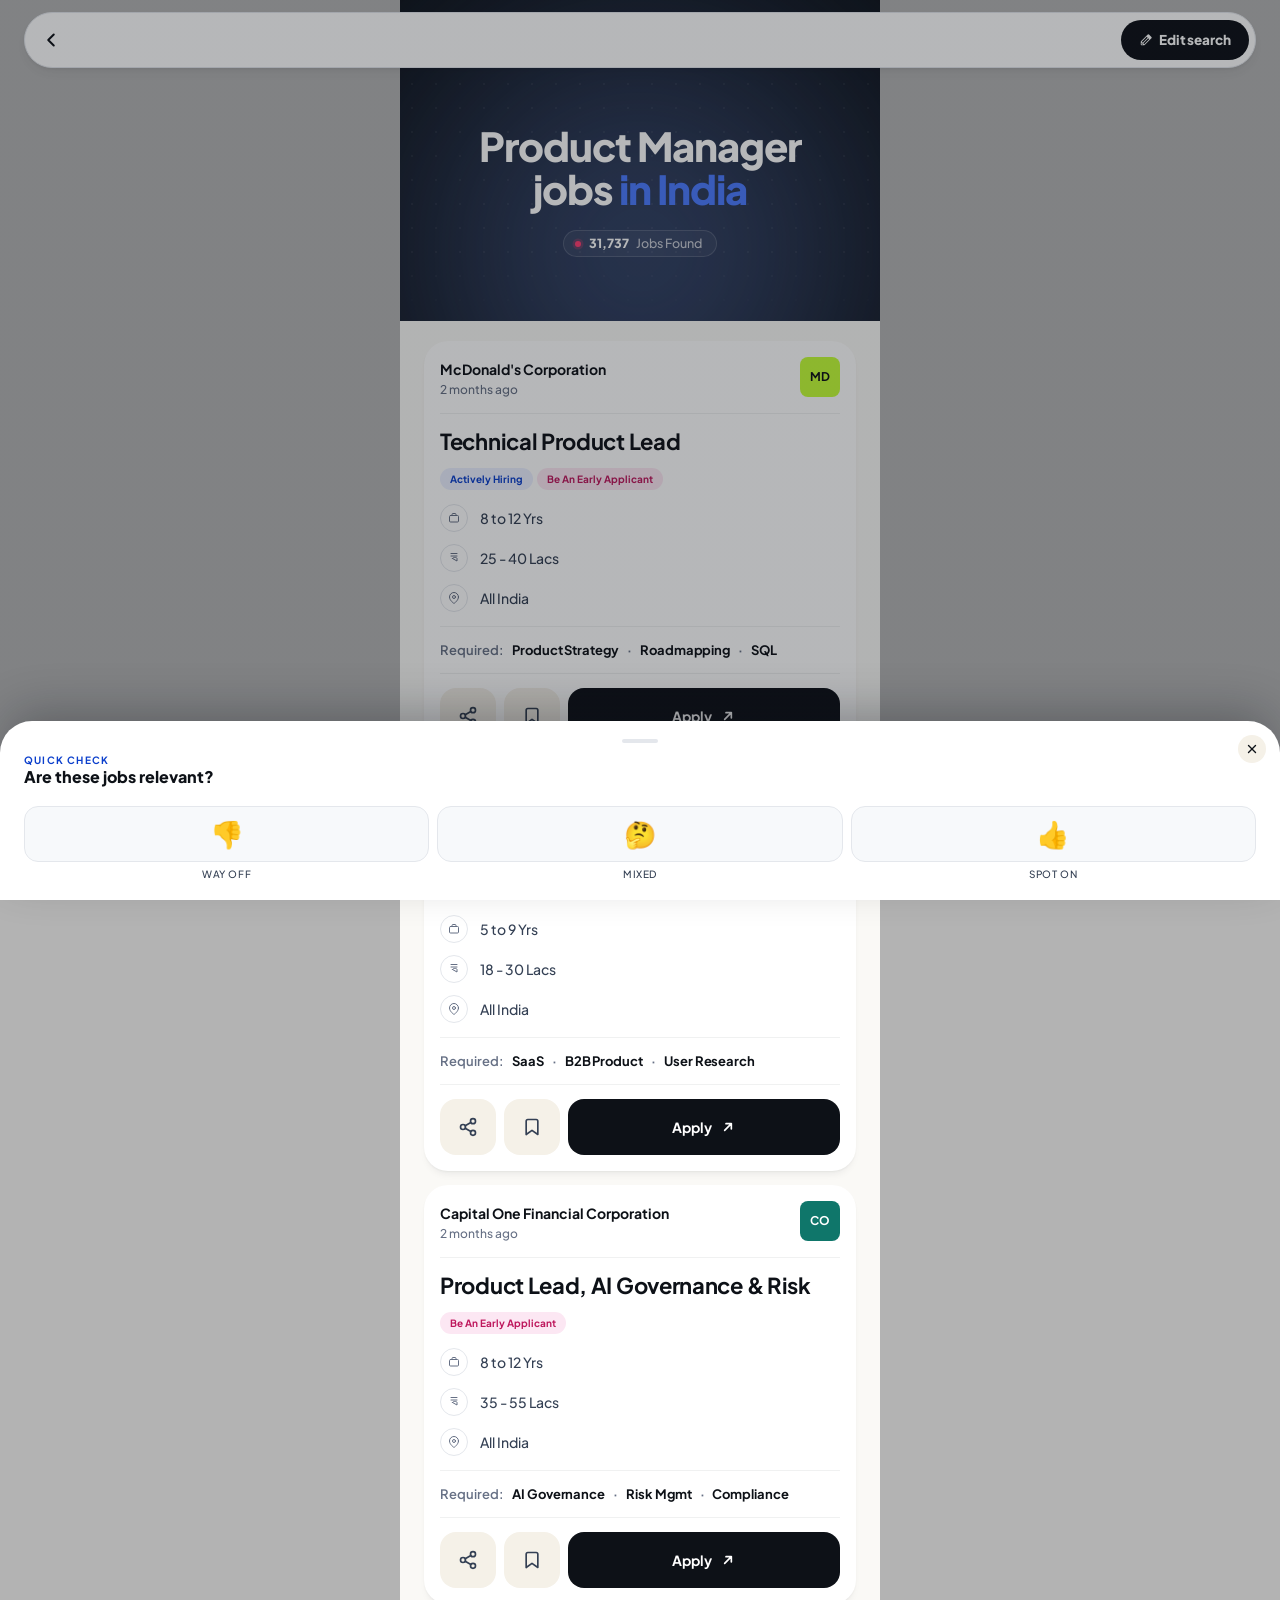
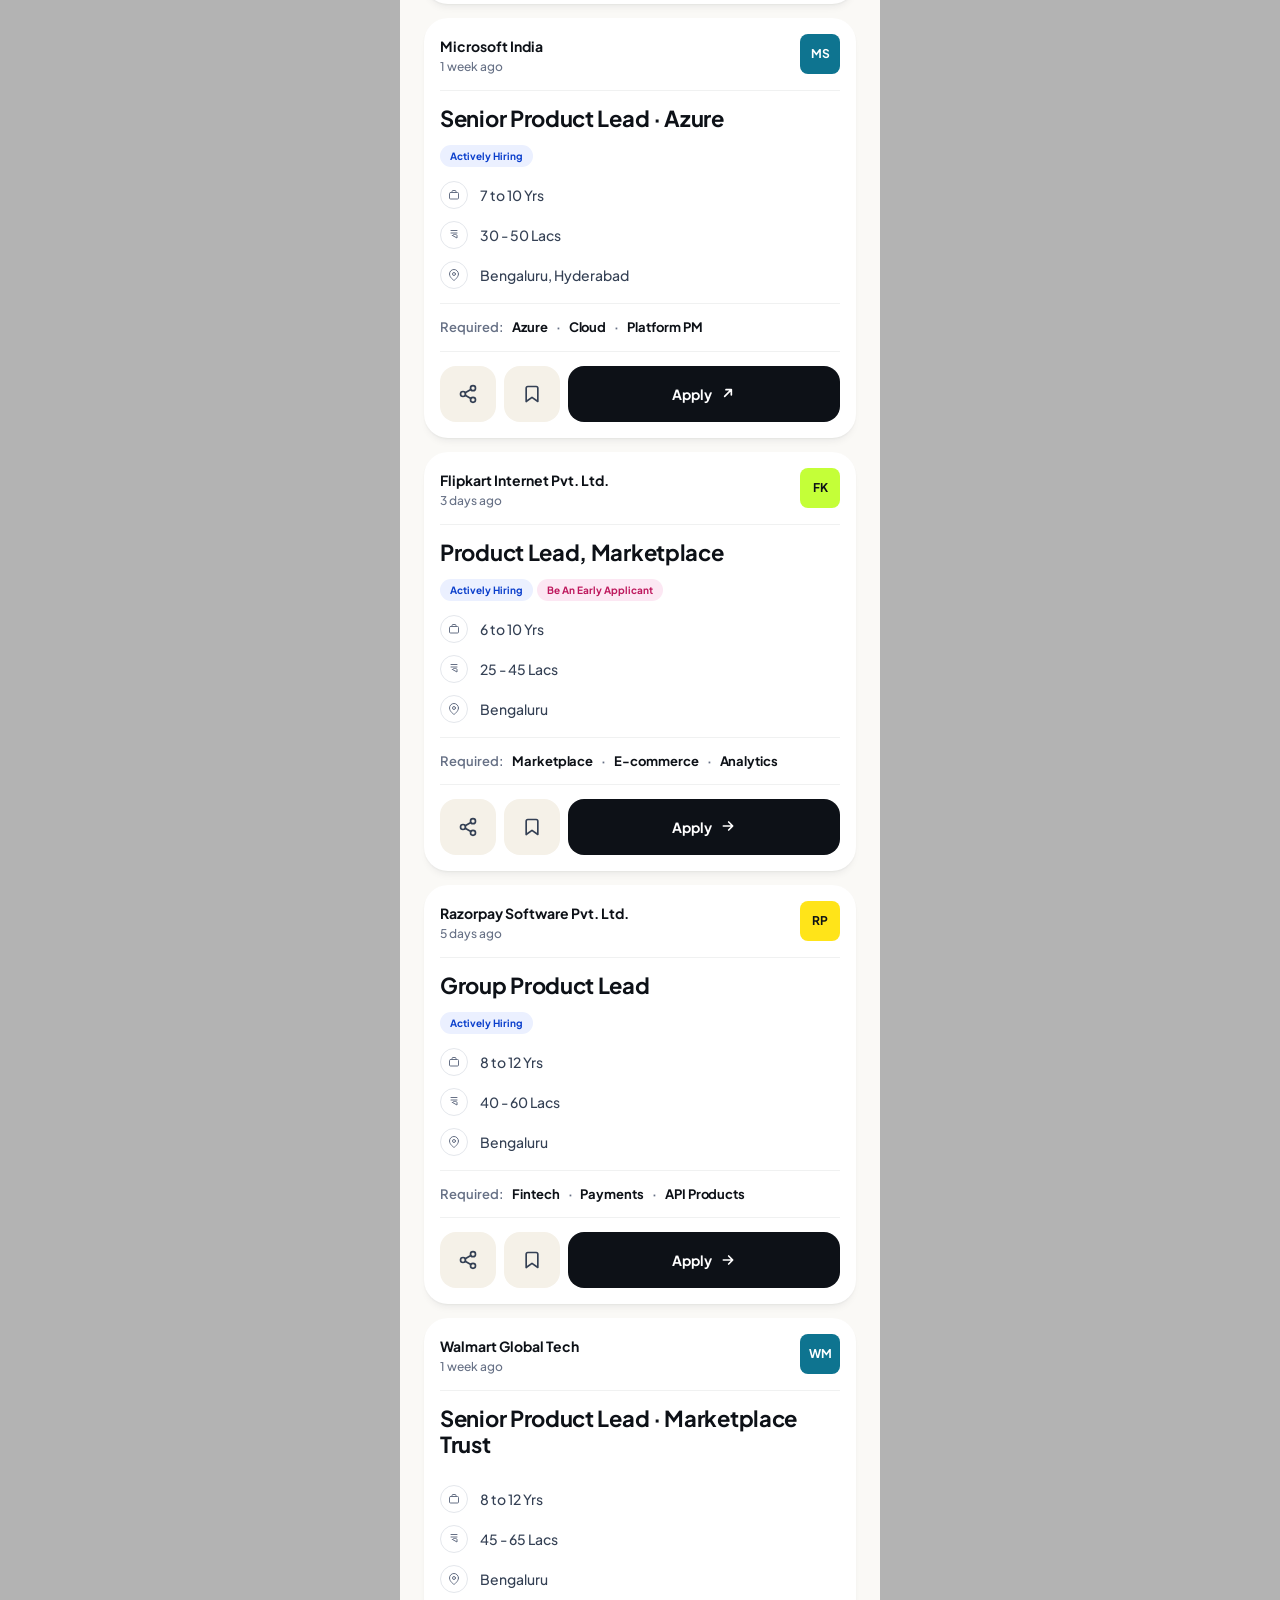
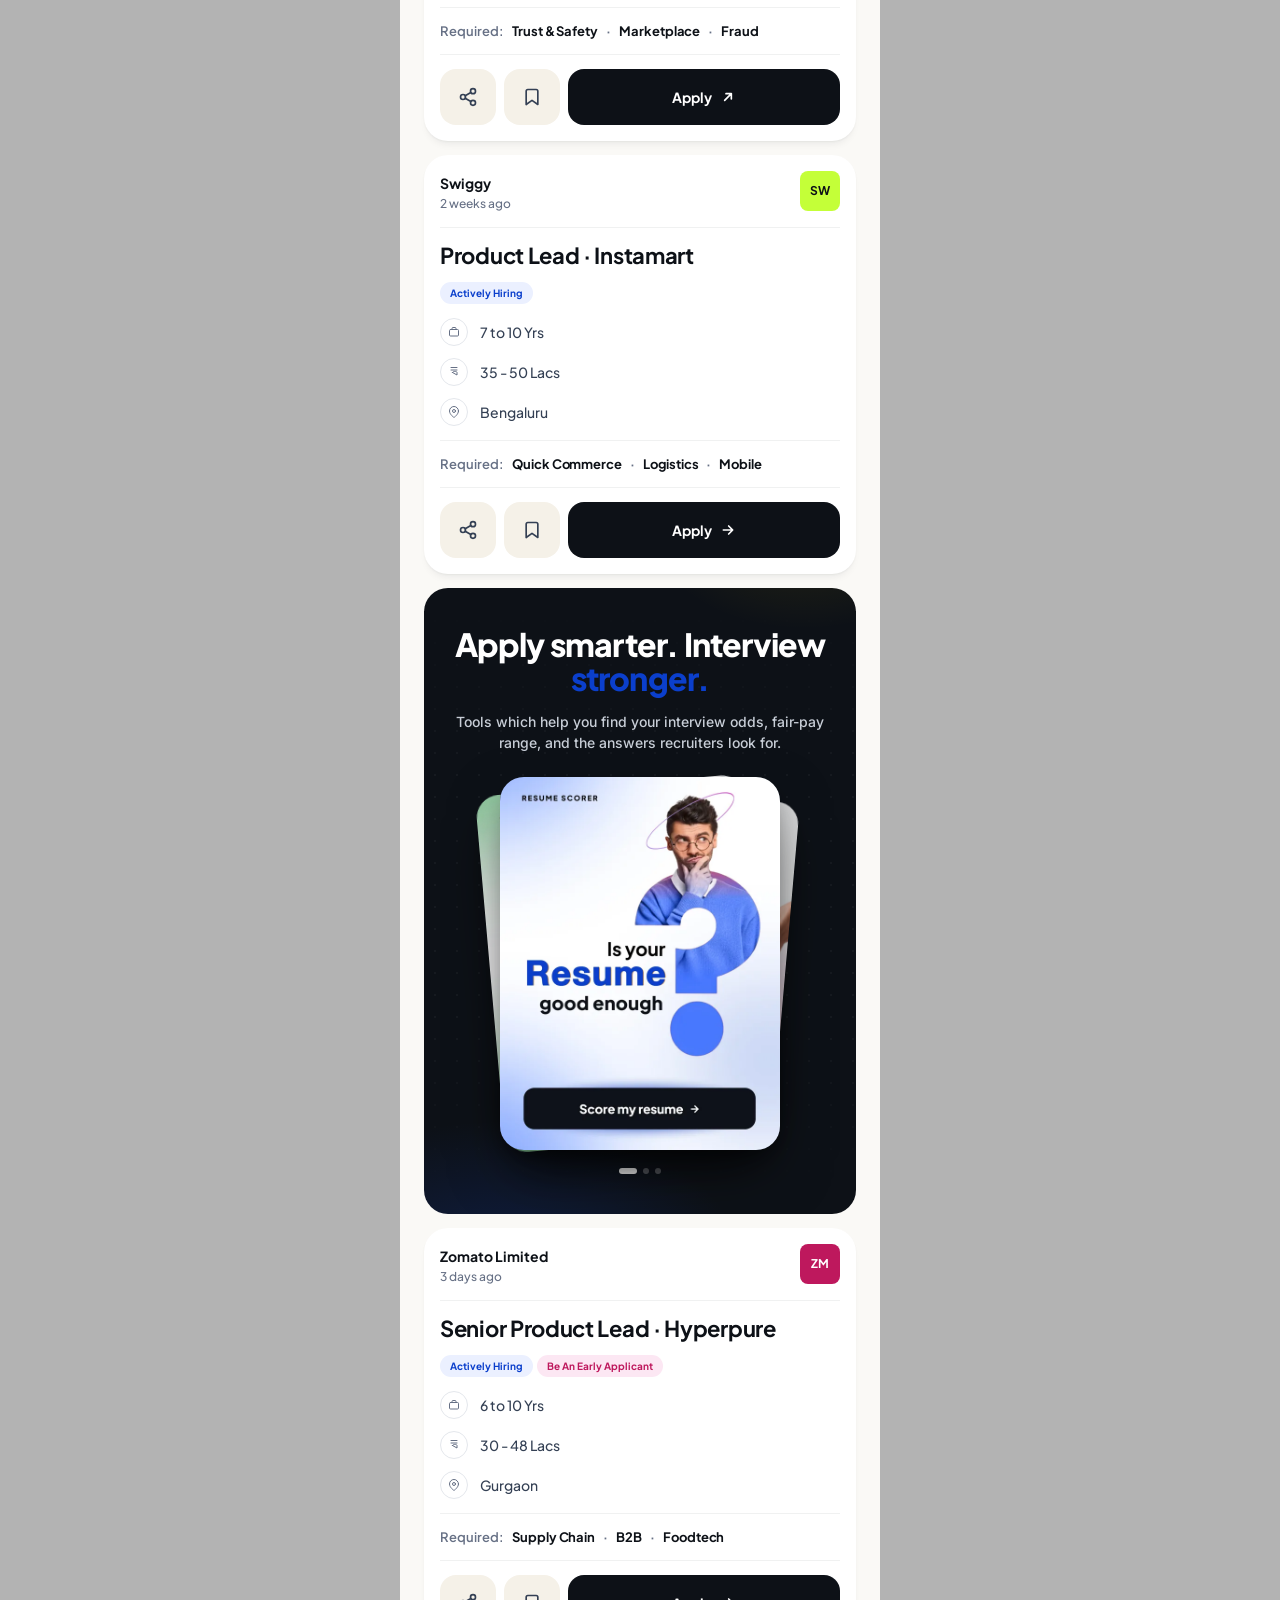
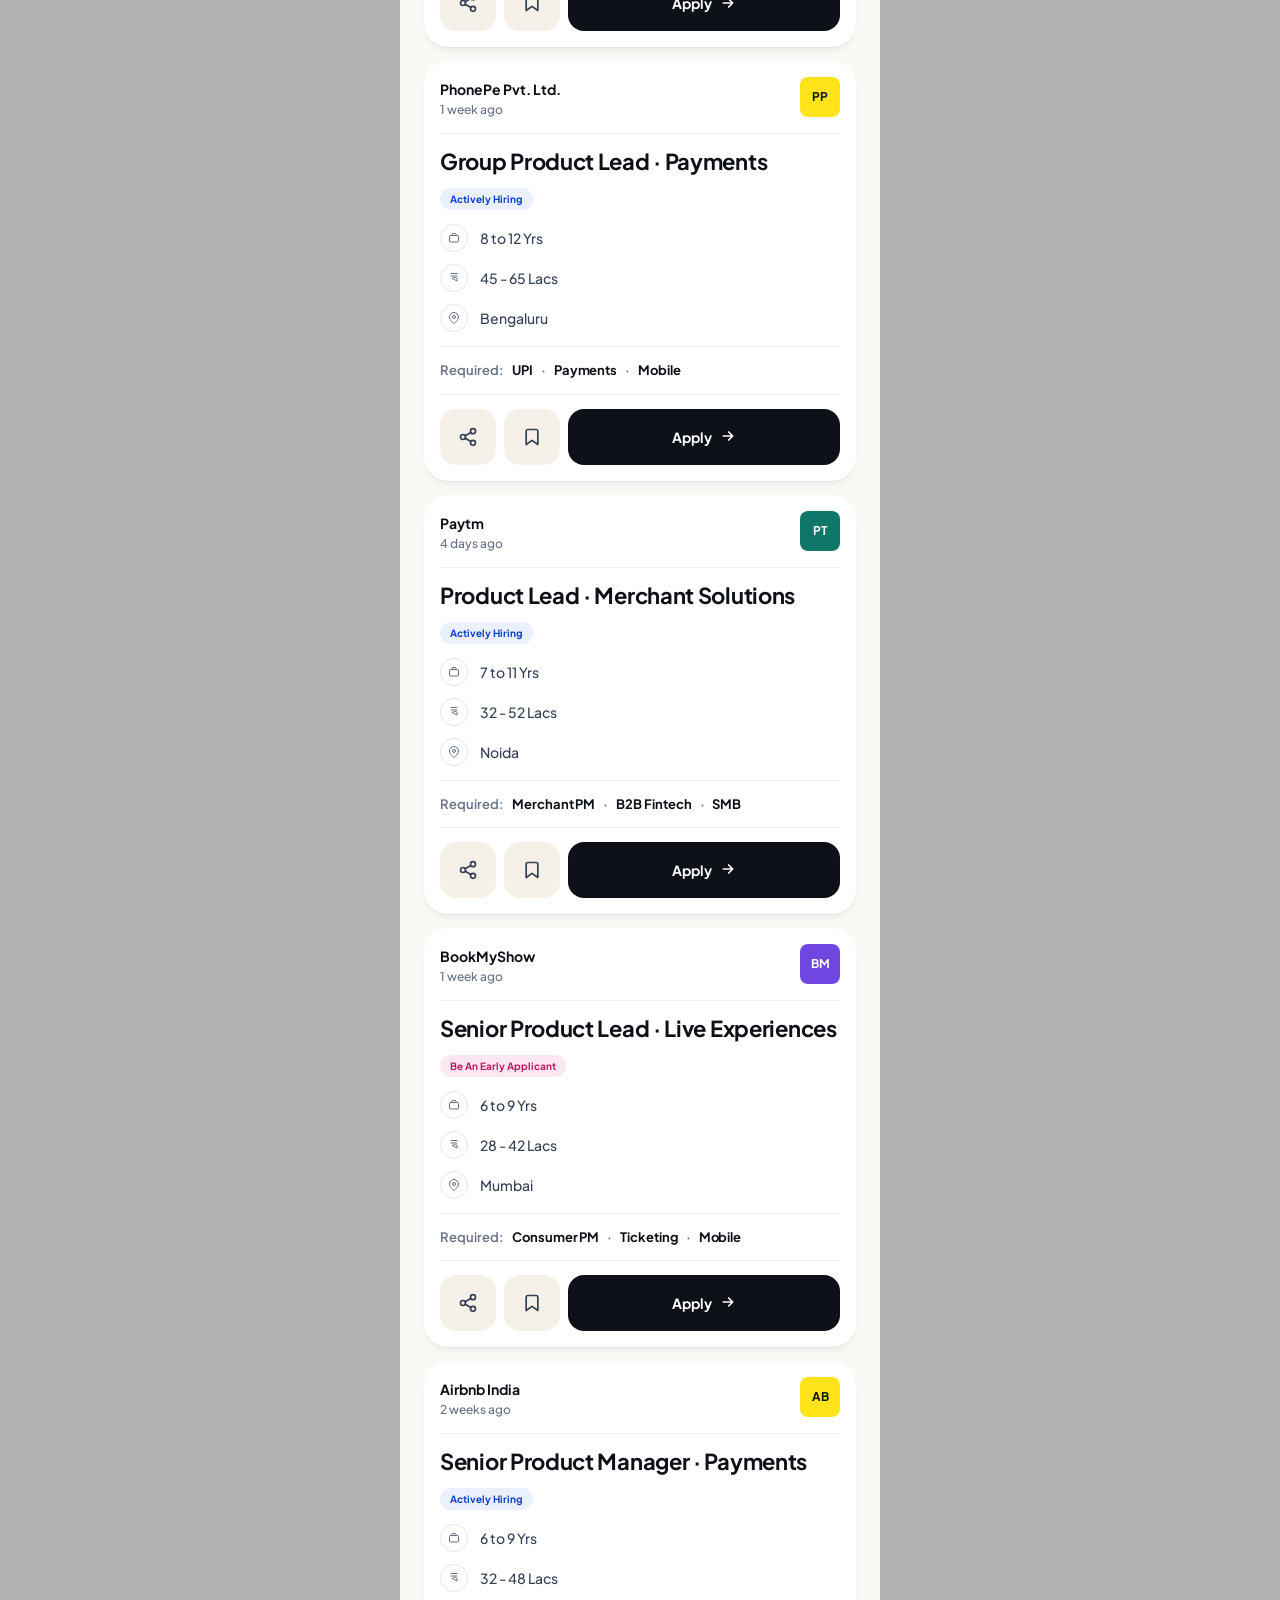
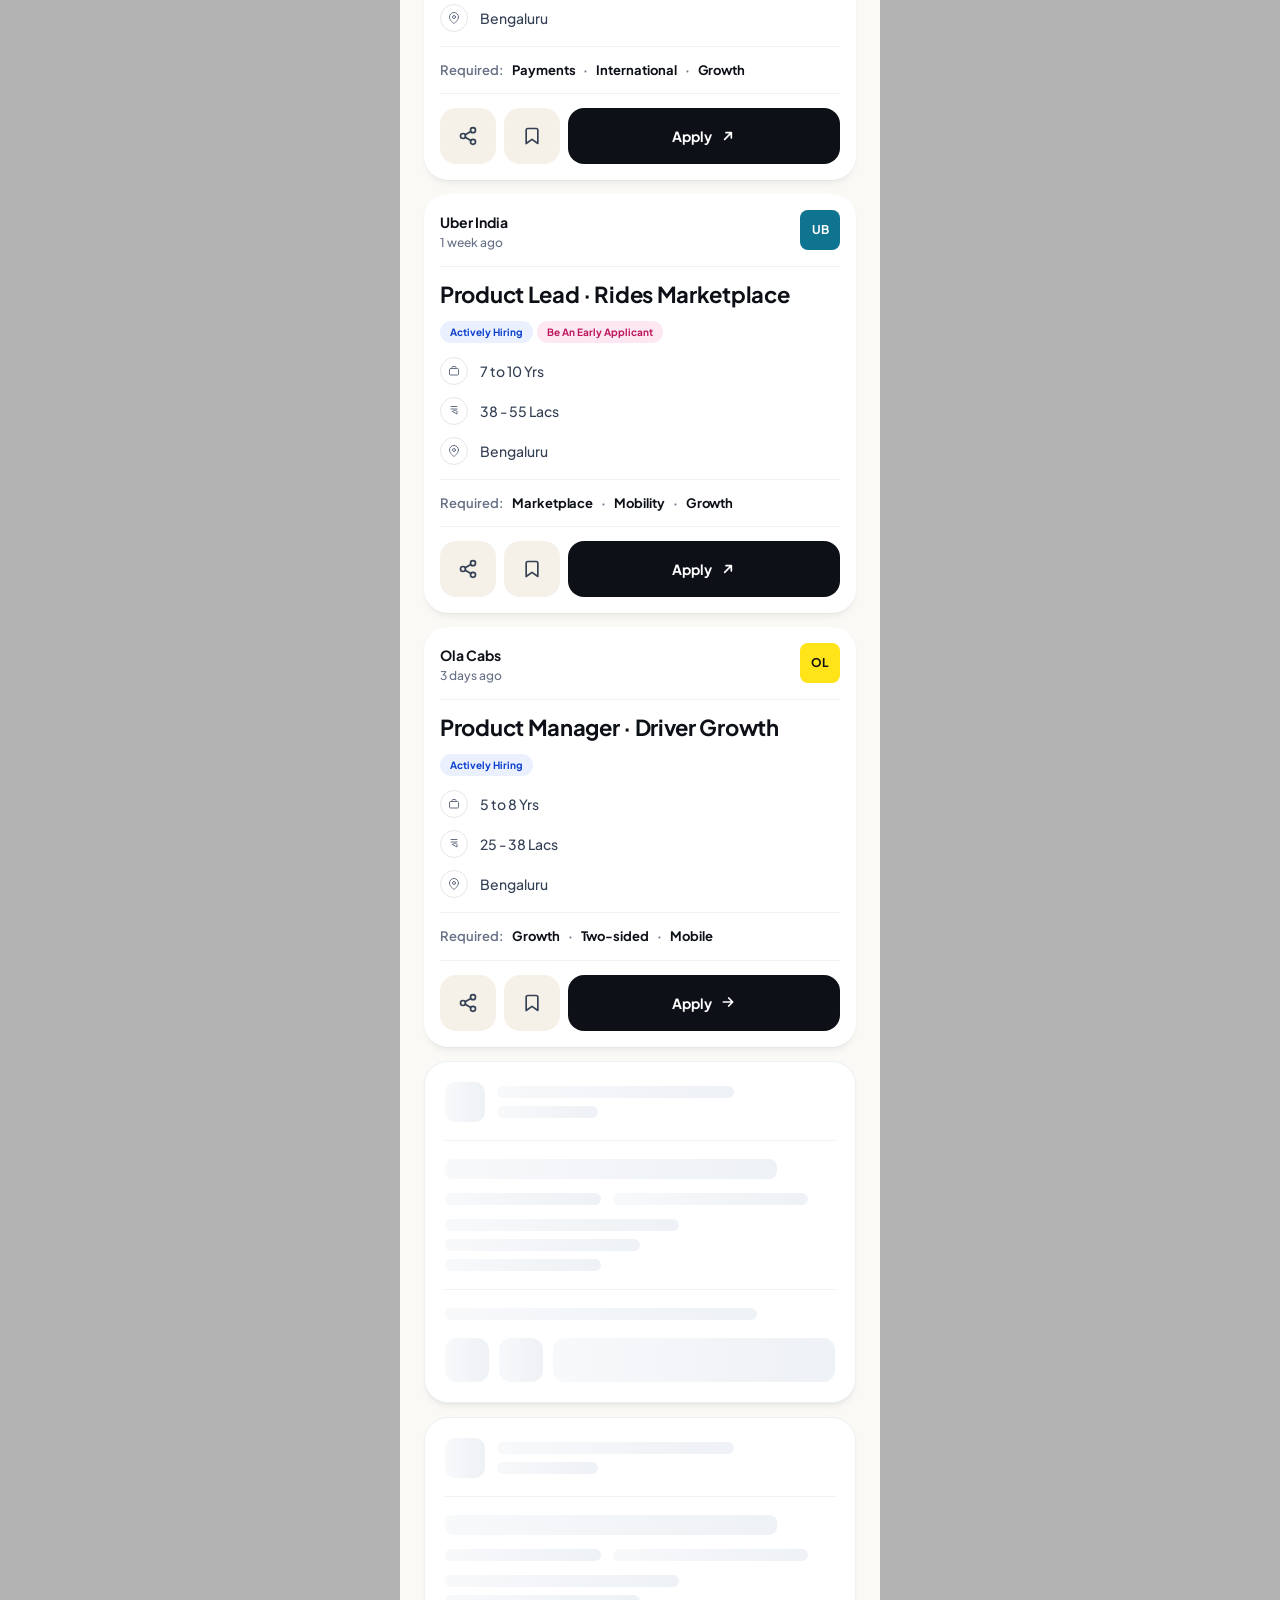
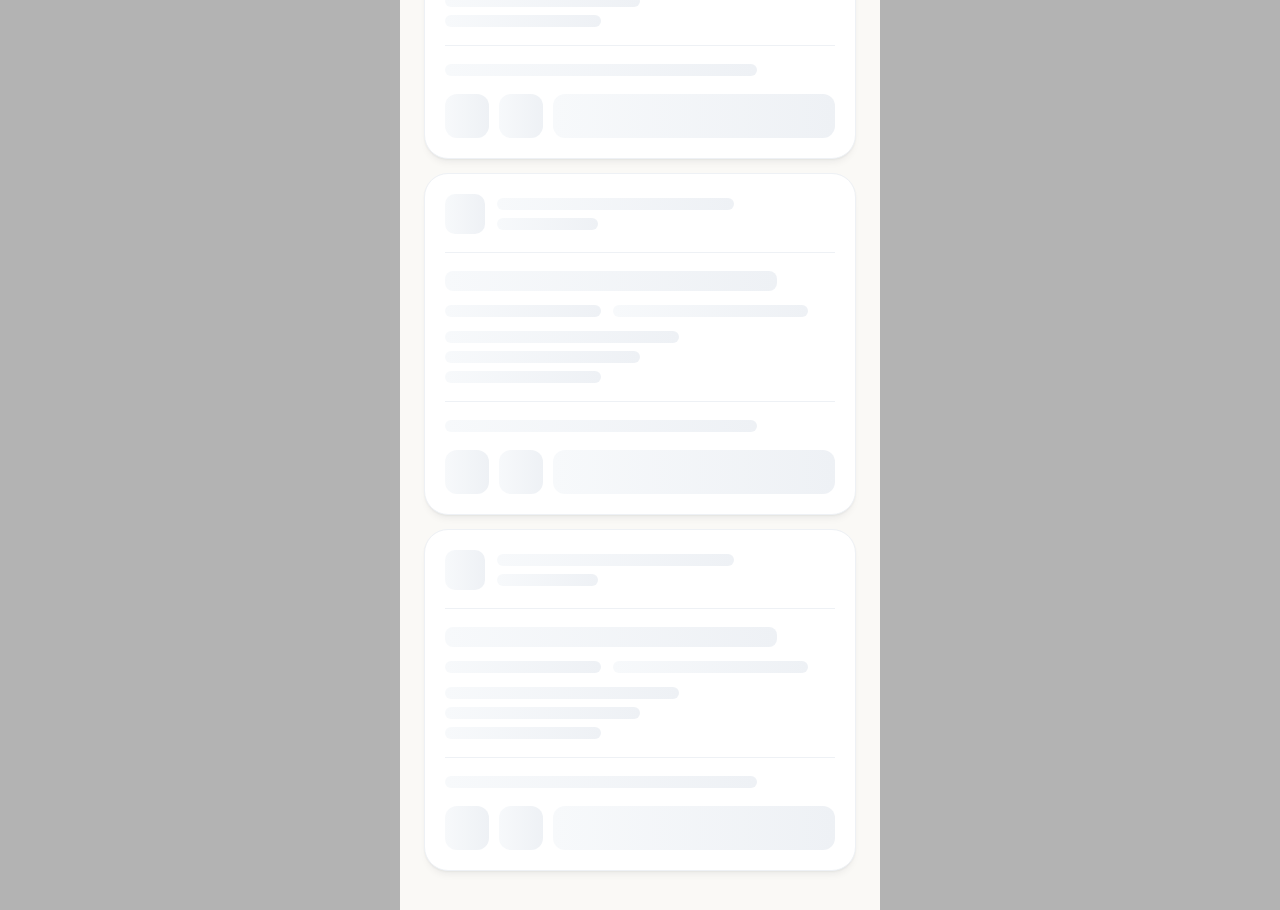
==== commit 482c7773: "screen refinement & sign up added" ====
--- a/jsrp-logout.html
+++ b/jsrp-logout.html
@@ -1453,933 +1453,11 @@
     }
     .jsrp-m-empty-btn:active { background: var(--content-muted); }
 </style>
-<!-- Search modal component (App-logout/app-components/search-modal) — inlined copy -->
-<style>
-/* ═══════════════════════════════════════════════════════════════════════
-   SHINE · SEARCH MODAL  (app component)                       v1.3.0
-   "What's next for you?" — keyword · location · experience → Search Jobs
-   ───────────────────────────────────────────────────────────────────────
-   Ported from the JSRP "Edit search" overlay (jsrp/JSRP-Index.html,
-   .li-search-*) and rebuilt as a reusable, page-agnostic component.
-
-   • Every class is prefixed `ssm-` so it can drop into any page (homepage,
-     JSRP, JD, profile…) without colliding with that page's own classes.
-   • The component carries its OWN scoped token layer (below) so it renders
-     identically whatever token vocabulary the host page uses (JSRP uses
-     shorthand names like --content-base; the homepage uses canonical ones).
-     Values mirror design-system/DESIGN-SYSTEM.md — light theme, mobile
-     column of §2.1 / §2.3 (app-only component).
-   • Anatomy maps 1:1 to DS atoms: field = A.01 Input (search + select
-     variants) · CTA = A.02 Button (Primary · Brand — search is the one
-     place brand blue is allowed) · error = A.07 Alert (negative) ·
-     toast = A.09 Toast.
-   • v1.1.0 — fields use the same A.01 Input spec as the login flow
-     (md 44 · white fill · 12px inset · medium-weight placeholder ·
-     brand-600 border + 3px brand ring on focus).
-   • v1.2.0 — the validation alert sits OUTSIDE the card, 12px below it,
-     as a solid floating alert (readable on the scrim); shorter copy.
-   • v1.3.0 — toasts go through ShineNotify (app-components/notify) when the
-     page has it; .ssm-toast below is only the stand-alone fallback.
-   ═══════════════════════════════════════════════════════════════════════ */
-
-/* ── Scoped tokens ─────────────────────────────────────────────────── */
-.ssm, .ssm-toast {
-  /* primitives (definitions only) */
-  --ssm-c-brand-500: #1A56FF; --ssm-c-brand-600: #0B3FCC; --ssm-c-brand-700: #0A33A6; --ssm-c-brand-100: #EBF0FF;
-  --ssm-c-brand-500-op10: rgba(26,86,255,.10); --ssm-c-brand-500-op12: rgba(26,86,255,.12);
-  --ssm-c-brand-500-op18: rgba(26,86,255,.18); --ssm-c-brand-500-op40: rgba(26,86,255,.40); --ssm-c-brand-500-op45: rgba(26,86,255,.45);
-  --ssm-c-cn-black: #0D1117; --ssm-c-cn-white: #FFFFFF; --ssm-c-cn-50: #F7F9FB; --ssm-c-cn-100: #EEF1F5; --ssm-c-cn-200: #E4E7EC;
-  --ssm-c-cn-300: #C8CED7; --ssm-c-cn-500: #667085; --ssm-c-cn-700: #344054;
-  --ssm-c-black-04: rgba(13,17,23,.04); --ssm-c-black-08: rgba(13,17,23,.08); --ssm-c-black-10: rgba(13,17,23,.10);
-  --ssm-c-black-20: rgba(13,17,23,.20); --ssm-c-black-30: rgba(13,17,23,.30);
-  /* scrim — JSRP's 55% black + 8px blur; deeper than surface.neutral-state.overlay (24%)
-     because the modal sits over busy content (logo walls, job cards) */
-  --ssm-c-black-55: rgba(13,17,23,.55);
-  --ssm-c-wn-50: #FFFDF8; --ssm-c-wn-100: #FAF9F6;
-  --ssm-c-red-50: #FEF2F2; --ssm-c-red-200: #FECDCA; --ssm-c-red-600: #B42318; --ssm-c-green-300: #5DD4A1;
-
-  /* semantic (DESIGN-SYSTEM.md §2.2) */
-  --ssm-content-base: var(--ssm-c-cn-black);
-  --ssm-content-muted: var(--ssm-c-cn-700);
-  --ssm-content-faded: var(--ssm-c-cn-500);
-  --ssm-content-brand: var(--ssm-c-brand-600);
-  --ssm-content-on-fill-dark: var(--ssm-c-cn-white);
-  --ssm-content-negative: var(--ssm-c-red-600);
-  --ssm-surface-base: var(--ssm-c-wn-100);           /* surface.neutral.base — search-field fill */
-  --ssm-surface-raised: var(--ssm-c-cn-white);       /* surface.neutral.raised — card / dropdown */
-  --ssm-surface-hover: var(--ssm-c-wn-50);           /* field hover — warm-neutral/50 */
-  --ssm-surface-brand: var(--ssm-c-brand-500);
-  --ssm-surface-brand-hover: var(--ssm-c-brand-600);
-  --ssm-surface-brand-pressed: var(--ssm-c-brand-700);
-  --ssm-surface-inverse: var(--ssm-c-cn-black);
-  --ssm-surface-negative-subtle: var(--ssm-c-red-50);
-  --ssm-surface-scrim: var(--ssm-c-black-55);
-  --ssm-stroke-base: var(--ssm-c-cn-200);
-  --ssm-stroke-muted: var(--ssm-c-cn-100);
-  --ssm-stroke-strong: var(--ssm-c-cn-300);
-  --ssm-stroke-focus: var(--ssm-c-brand-500);
-  --ssm-stroke-negative: var(--ssm-c-red-200);
-
-  /* typography (§2.1 · mobile) */
-  --ssm-font: "Plus Jakarta Sans", system-ui, -apple-system, sans-serif;
-  --ssm-w-regular: 400; --ssm-w-medium: 500; --ssm-w-semibold: 600; --ssm-w-bold: 700; --ssm-w-extrabold: 800;
-  --ssm-heading-lg-size: 22px; --ssm-heading-lg-lh: 26px; --ssm-heading-lg-ls: -0.3px;
-  --ssm-body-md-size: 14px; --ssm-body-md-lh: 20px;
-  --ssm-body-sm-size: 12px; --ssm-body-sm-lh: 18px;
-  --ssm-label-lg-size: 14px; --ssm-label-lg-lh: 14px;
-  --ssm-eyebrow-sm-size: 10px; --ssm-eyebrow-sm-lh: 10px; --ssm-eyebrow-sm-ls: 1.5px;
-
-  /* spacing (§2.3 · mobile) */
-  --ssm-inset-xs: 4px; --ssm-inset-sm: 6px; --ssm-inset-md: 8px; --ssm-inset-lg: 12px; --ssm-inset-xl: 16px;
-  --ssm-inline-sm: 4px; --ssm-inline-md: 8px; --ssm-inline-lg: 12px;
-  --ssm-stack-xxs: 4px; --ssm-stack-xs: 8px; --ssm-stack-md: 12px; --ssm-stack-lg: 14px; --ssm-stack-xl: 20px;
-  --ssm-section-sm: 20px; --ssm-section-md: 24px; --ssm-section-lg: 32px;
-  --ssm-layout-xs: 16px;
-
-  /* size (§2.4) */
-  --ssm-stroke-thin: 1px; --ssm-stroke-default: 1.5px;
-  --ssm-radius-xs: 2px; --ssm-radius-md: 8px; --ssm-radius-lg: 12px; --ssm-radius-2xl: 24px; --ssm-radius-full: 1024px;
-  --ssm-icon-xs: 12px; --ssm-icon-sm: 14px; --ssm-icon-md: 16px;
-  --ssm-control-close: 32px;                       /* close disc — matches JSRP mobile */
-  --ssm-control-sm: 40px; --ssm-control-md: 44px; --ssm-control-lg: 48px;
-  --ssm-dropdown-max: 260px;                       /* keeps the list clear of the on-screen keyboard */
-
-  /* elevation (§2.5 · light) */
-  --ssm-elev-subtle: 0 1px 2px var(--ssm-c-black-04);
-  --ssm-elev-overlay: 0 16px 36px -10px var(--ssm-c-black-30), 0 4px 10px -2px var(--ssm-c-black-10);
-  --ssm-elev-modal: 0 24px 60px -12px var(--ssm-c-black-20), 0 6px 16px -6px var(--ssm-c-black-10);
-  --ssm-elev-brand-subtle: 0 8px 24px -10px var(--ssm-c-brand-500-op18);
-  --ssm-elev-brand-raised: 0 6px 14px -4px var(--ssm-c-brand-500-op45);
-  --ssm-elev-brand-lifted: 0 16px 40px -12px var(--ssm-c-brand-500-op40);
-  --ssm-elev-focus: 0 0 0 4px var(--ssm-c-brand-500-op10);
-  --ssm-elev-field-focus: 0 0 0 3px var(--ssm-c-brand-500-op18);   /* A.01 Input focus ring — same as the login flow */
-
-  /* motion */
-  --ssm-ease-out: cubic-bezier(.22,1,.36,1);
-  --ssm-dur-fast: 150ms; --ssm-dur: 250ms; --ssm-dur-slow: 320ms;
-}
-
-/* ── Overlay (scrim) ───────────────────────────────────────────────── */
-.ssm {
-  position: fixed; inset: 0; z-index: 9997;
-  display: none; flex-direction: column; align-items: center;
-  /* card anchors to the TOP so the on-screen keyboard never covers the fields */
-  justify-content: flex-start;
-  padding: max(var(--ssm-layout-xs), env(safe-area-inset-top)) var(--ssm-layout-xs) var(--ssm-layout-xs);
-  background: var(--ssm-surface-scrim);
-  -webkit-backdrop-filter: blur(8px); backdrop-filter: blur(8px);
-  opacity: 0; transition: opacity var(--ssm-dur) ease;
-  font-family: var(--ssm-font); color: var(--ssm-content-base);
-  -webkit-font-smoothing: antialiased; -webkit-tap-highlight-color: transparent;
-  overflow-y: auto; overscroll-behavior: contain;
-}
-.ssm *, .ssm *::before, .ssm *::after { box-sizing: border-box; }
-.ssm.is-mounted { display: flex; }
-.ssm.is-open { opacity: 1; }
-html.ssm-lock, html.ssm-lock body { overflow: hidden !important; }
-
-/* ── Dialog = card + the alert that floats below it ────────────────── */
-.ssm-dialog { position: relative; width: 100%; max-width: 480px; flex: none; }
-
-/* ── Card ──────────────────────────────────────────────────────────── */
-.ssm-card {
-  position: relative; width: 100%;
-  background: var(--ssm-surface-raised);
-  border-radius: var(--ssm-radius-2xl);
-  padding: var(--ssm-section-md) var(--ssm-section-sm) var(--ssm-section-sm);
-  box-shadow: var(--ssm-elev-modal);
-  transform: translateY(calc(-1 * var(--ssm-inset-md)));
-  transition: transform var(--ssm-dur-slow) var(--ssm-ease-out);
-}
-.ssm.is-open .ssm-card { transform: none; }
-/* brand glow in the top-right corner */
-.ssm-card::before {
-  content: ""; position: absolute; top: 0; right: 0; width: 160px; height: 130px; pointer-events: none;
-  border-top-right-radius: var(--ssm-radius-2xl);
-  background: radial-gradient(ellipse at top right, var(--ssm-c-brand-500-op12), transparent 65%);
-}
-@keyframes ssm-shake { 0%,100%{transform:translateX(0)} 25%{transform:translateX(-6px)} 50%{transform:translateX(6px)} 75%{transform:translateX(-3px)} }
-.ssm-dialog.is-shaking { animation: ssm-shake 360ms ease; }
-
-/* Close — circular, warm well (Button · icon-only, compact) */
-.ssm-close {
-  position: absolute; top: var(--ssm-stack-lg); right: var(--ssm-stack-lg); z-index: 2;
-  width: var(--ssm-control-close); height: var(--ssm-control-close); padding: 0;
-  display: grid; place-items: center; border-radius: var(--ssm-radius-full);
-  background: var(--ssm-surface-base); color: var(--ssm-content-muted);
-  border: var(--ssm-stroke-thin) solid var(--ssm-stroke-muted);
-  cursor: pointer; transition: background var(--ssm-dur-fast), color var(--ssm-dur-fast), border-color var(--ssm-dur-fast);
-}
-.ssm-close svg { width: var(--ssm-icon-xs); height: var(--ssm-icon-xs); }
-.ssm-close:active { background: var(--ssm-c-cn-100); }
-.ssm-close:focus-visible { outline: var(--ssm-stroke-default) solid var(--ssm-stroke-focus); box-shadow: var(--ssm-elev-focus); }
-
-/* Eyebrow + heading */
-.ssm-eyebrow {
-  position: relative; display: inline-flex; align-items: center; gap: var(--ssm-inline-md);
-  margin: 0 0 var(--ssm-inset-sm);
-  font-size: var(--ssm-eyebrow-sm-size); line-height: var(--ssm-eyebrow-sm-lh); letter-spacing: var(--ssm-eyebrow-sm-ls);
-  font-weight: var(--ssm-w-bold); text-transform: uppercase; color: var(--ssm-content-brand);
-}
-.ssm-eyebrow-dot { width: 6px; height: 6px; border-radius: var(--ssm-radius-full); background: var(--ssm-surface-brand);
-  box-shadow: 0 0 0 3px var(--ssm-c-brand-500-op18); flex: none; }
-.ssm-title {
-  position: relative; margin: 0 0 var(--ssm-stack-xl); padding-right: calc(var(--ssm-control-close) + var(--ssm-inline-md));
-  font-size: var(--ssm-heading-lg-size); line-height: var(--ssm-heading-lg-lh); letter-spacing: var(--ssm-heading-lg-ls);
-  font-weight: var(--ssm-w-extrabold); color: var(--ssm-content-base);
-}
-.ssm-title .ssm-accent { color: var(--ssm-content-brand); }
-
-.ssm-form { position: relative; }
-/* ── Fields (A.01 Input · search + select variants · md 44 — same spec as the login flow) ── */
-.ssm-fields { position: relative; display: flex; flex-direction: column; gap: var(--ssm-stack-md); }
-.ssm-field {
-  position: relative; min-width: 0;
-  display: flex; align-items: center; gap: var(--ssm-inline-md);
-  height: var(--ssm-control-md); padding: 0 var(--ssm-inset-lg);
-  background: var(--ssm-surface-raised);
-  border: var(--ssm-stroke-thin) solid var(--ssm-stroke-base);
-  border-radius: var(--ssm-radius-lg);
-  cursor: text;
-  transition: background var(--ssm-dur-fast) ease, border-color var(--ssm-dur-fast) ease, box-shadow var(--ssm-dur-fast) ease;
-}
-.ssm-field:focus-within, .ssm-field.is-open {
-  border-color: var(--ssm-content-brand); box-shadow: var(--ssm-elev-field-focus);
-}
-.ssm-field-icon { display: inline-flex; flex: none; color: var(--ssm-content-faded); transition: color var(--ssm-dur-fast); }
-.ssm-field:focus-within .ssm-field-icon, .ssm-field.is-open .ssm-field-icon { color: var(--ssm-content-base); }
-.ssm-field-icon svg { width: var(--ssm-icon-md); height: var(--ssm-icon-md); }
-.ssm-input, .ssm-value {
-  flex: 1; min-width: 0; margin: 0; padding: 0; border: 0; outline: 0; background: transparent;
-  font-family: var(--ssm-font); font-size: var(--ssm-body-md-size); line-height: var(--ssm-body-md-lh);
-  font-weight: var(--ssm-w-medium); color: var(--ssm-content-base);
-  white-space: nowrap; overflow: hidden; text-overflow: ellipsis;
-  -webkit-appearance: none; appearance: none;
-}
-.ssm-input::placeholder { color: var(--ssm-content-faded); font-weight: var(--ssm-w-medium); opacity: 1; }
-.ssm-value.is-empty { color: var(--ssm-content-faded); }
-.ssm-field--select { cursor: pointer; -webkit-user-select: none; user-select: none; }
-.ssm-field--select:focus-visible { outline: none; }
-.ssm-caret { display: inline-flex; flex: none; color: var(--ssm-content-faded); transition: transform 200ms ease; }
-.ssm-caret svg { width: var(--ssm-icon-sm); height: var(--ssm-icon-sm); }
-.ssm-field.is-open .ssm-caret { transform: rotate(180deg); }
-
-/* Suggestion dropdown — reads as an extension of its field */
-.ssm-dropdown {
-  position: absolute; top: calc(100% + var(--ssm-inset-sm)); left: 0; right: 0; z-index: 5;
-  max-height: var(--ssm-dropdown-max); overflow-y: auto; overscroll-behavior: contain;
-  padding: var(--ssm-inset-sm);
-  background: var(--ssm-surface-raised);
-  border: var(--ssm-stroke-thin) solid var(--ssm-stroke-muted);
-  border-radius: var(--ssm-radius-lg);
-  box-shadow: var(--ssm-elev-overlay);
-  opacity: 0; transform: translateY(calc(-1 * var(--ssm-inset-xs))); pointer-events: none; visibility: hidden;
-  transition: opacity 180ms ease, transform 180ms ease, visibility 0s linear 180ms;
-}
-.ssm-field.is-open .ssm-dropdown { opacity: 1; transform: none; pointer-events: auto; visibility: visible; transition-delay: 0s; }
-.ssm-dropdown-eyebrow {
-  display: block; padding: var(--ssm-inset-md) var(--ssm-inset-lg) var(--ssm-inset-xs);
-  font-size: var(--ssm-eyebrow-sm-size); line-height: var(--ssm-eyebrow-sm-lh); letter-spacing: var(--ssm-eyebrow-sm-ls);
-  font-weight: var(--ssm-w-bold); text-transform: uppercase; color: var(--ssm-content-faded);
-}
-.ssm-option {
-  display: flex; align-items: center; gap: var(--ssm-inline-lg);
-  min-height: var(--ssm-control-sm); padding: 0 var(--ssm-inset-lg);
-  border-radius: var(--ssm-radius-md); cursor: pointer;
-  font-size: var(--ssm-body-md-size); line-height: var(--ssm-body-md-lh); font-weight: var(--ssm-w-medium); color: var(--ssm-content-base);
-  transition: background var(--ssm-dur-fast) ease;
-}
-.ssm-option:active, .ssm-option.is-active { background: var(--ssm-surface-base); }
-@media (hover: hover) { .ssm-option:hover { background: var(--ssm-surface-base); } }
-.ssm-option[aria-selected="true"] { color: var(--ssm-content-brand); font-weight: var(--ssm-w-semibold); }
-.ssm-option[aria-selected="true"] .ssm-option-icon { color: var(--ssm-content-brand); }
-.ssm-option b { color: var(--ssm-content-brand); font-weight: var(--ssm-w-bold); }
-.ssm-option-icon { display: inline-flex; flex: none; color: var(--ssm-content-faded); }
-.ssm-option-icon svg { width: var(--ssm-icon-sm); height: var(--ssm-icon-sm); }
-.ssm-option-empty { padding: var(--ssm-inset-xl) var(--ssm-inset-lg); text-align: center;
-  font-size: var(--ssm-body-sm-size); line-height: var(--ssm-body-sm-lh); color: var(--ssm-content-faded); }
-.ssm-option-empty b { color: var(--ssm-content-base); font-weight: var(--ssm-w-bold); }
-
-/* ── Error (A.07 Alert · negative) — floats 12px below the card, outside it (v1.2.0) ──
-   solid fill + overlay shadow so it reads clearly on the dimmed, blurred scrim */
-.ssm-error-wrap {
-  margin-top: var(--ssm-stack-md); pointer-events: none;
-  opacity: 0; visibility: hidden; transform: translateY(calc(-1 * var(--ssm-inset-sm)));
-  transition: opacity 200ms ease, transform 260ms var(--ssm-ease-out), visibility 0s linear 260ms;
-}
-.ssm-error-wrap.is-shown { opacity: 1; visibility: visible; transform: none; transition-delay: 0s; }
-.ssm-error {
-  display: flex; align-items: center; gap: var(--ssm-inline-md); margin: 0;
-  padding: var(--ssm-inset-lg) var(--ssm-inset-xl);
-  background: var(--ssm-surface-negative-subtle); border: var(--ssm-stroke-thin) solid var(--ssm-stroke-negative);
-  border-radius: var(--ssm-radius-lg); color: var(--ssm-content-negative); box-shadow: var(--ssm-elev-overlay);
-  font-size: var(--ssm-body-md-size); line-height: var(--ssm-body-md-lh); font-weight: var(--ssm-w-semibold);
-}
-.ssm-error svg { width: var(--ssm-icon-md); height: var(--ssm-icon-md); flex: none; }
-
-/* ── Submit (A.02 Button · Primary · Brand · lg 48 · block) ─────────── */
-.ssm-submit {
-  display: inline-flex; align-items: center; justify-content: center; gap: var(--ssm-inline-md);
-  width: 100%; height: var(--ssm-control-lg); margin-top: var(--ssm-stack-md); padding: 0 var(--ssm-inset-xl);
-  border: 0; border-radius: var(--ssm-radius-lg); cursor: pointer;
-  background: var(--ssm-surface-brand); color: var(--ssm-content-on-fill-dark);
-  font-family: var(--ssm-font); font-size: var(--ssm-label-lg-size); line-height: var(--ssm-label-lg-lh); font-weight: var(--ssm-w-bold);
-  box-shadow: var(--ssm-elev-brand-raised);
-  transition: background var(--ssm-dur-fast) ease, box-shadow var(--ssm-dur-fast) ease, transform var(--ssm-dur-fast) ease;
-}
-.ssm-submit svg { width: var(--ssm-icon-md); height: var(--ssm-icon-md); }
-.ssm-submit:active { background: var(--ssm-surface-brand-pressed); box-shadow: var(--ssm-elev-brand-subtle); transform: scale(.99); }
-.ssm-submit:focus-visible { outline: var(--ssm-stroke-default) solid var(--ssm-stroke-focus); outline-offset: 2px; }
-@media (hover: hover) { .ssm-submit:hover { background: var(--ssm-surface-brand-hover); box-shadow: var(--ssm-elev-brand-lifted); } }
-
-/* visually-hidden labels (fields are labelled for screen readers; the icon + placeholder carry it visually) */
-.ssm-sr { position: absolute !important; width: 1px; height: 1px; padding: 0; margin: -1px; overflow: hidden; clip: rect(0 0 0 0); white-space: nowrap; border: 0; }
-
-/* ── Toast (A.09) — default confirmation when the host page doesn't handle submit ── */
-.ssm-toast {
-  position: fixed; left: 50%; bottom: max(32px, env(safe-area-inset-bottom)); z-index: 9998;
-  display: inline-flex; align-items: center; gap: var(--ssm-inline-md); max-width: calc(100% - 2 * var(--ssm-layout-xs));
-  padding: var(--ssm-inset-md) var(--ssm-inset-xl); border-radius: var(--ssm-radius-full);
-  background: var(--ssm-surface-inverse); color: var(--ssm-content-on-fill-dark); box-shadow: var(--ssm-elev-overlay);
-  font-family: var(--ssm-font); font-size: var(--ssm-body-md-size); line-height: var(--ssm-body-md-lh); font-weight: var(--ssm-w-semibold);
-  opacity: 0; transform: translate(-50%, 12px); pointer-events: none; transition: opacity 200ms ease, transform 260ms var(--ssm-ease-out);
-}
-.ssm-toast svg { width: var(--ssm-icon-md); height: var(--ssm-icon-md); flex: none; color: var(--ssm-c-green-300); }
-.ssm-toast span { overflow: hidden; text-overflow: ellipsis; white-space: nowrap; }
-.ssm-toast.is-shown { opacity: 1; transform: translate(-50%, 0); }
-
-@media (prefers-reduced-motion: reduce) {
-  .ssm, .ssm-card, .ssm-dropdown, .ssm-error-wrap, .ssm-toast { transition: none !important; }
-  .ssm-dialog.is-shaking { animation: none; }
-}
-
-</style>
-<style>
-/* ═══════════════════════════════════════════════════════════════════════
-   SHINE · BOTTOM SHEET  (app component)                        v1.2.1
-   The one sheet primitive behind every slide-up panel in the app:
-   Sort, Filter (+ its "See all" sub-sheet), Share, Save, Feedback…
-   ───────────────────────────────────────────────────────────────────────
-   • Pair with bottom-sheet.js (ShineSheet). Zero dependencies.
-   • Classes are prefixed `bs-`. The component owns ONLY the container:
-     position, surface, radius, elevation, handle, header, scrolling body,
-     footer, scrim, motion and the closed state. Content inside the sheet
-     is styled by whoever owns it (sort-filter, a page…).
-   • Scoped token layer below mirrors design-system/DESIGN-SYSTEM.md
-     (light theme, mobile column) so the sheet renders the same on any
-     page whatever token names that page uses.
-   • Closed sheets are `[hidden]` → display:none. Nothing parked off-screen
-     can cast a shadow into the viewport (the JSRP bottom-band bug).
-   • v1.2 · keyboard-aware: while a sheet is open ShineSheet tracks the
-     on-screen keyboard (visualViewport). v1.2.1: the sheet stays anchored to
-     the screen bottom and its surface runs on behind the keyboard (like a
-     native iOS sheet) — its CONTENT is padded up by the keyboard height
-     (--bs-kb) and the sheet is capped to the visible area (--bs-vvh). v1.2.0
-     lifted the whole sheet, which on iOS 26 left a dimmed gap around the
-     floating keyboard and its accessory bar.
-   • v1.2 · status bar: scrims paint with background-image (no background-
-     color) and are display:none once faded out, so iOS 26 Safari tints the
-     status bar from body — which ShineSheet dims to match while a scrim
-     is up. Closed scrims can no longer leave a grey status bar behind.
-   ═══════════════════════════════════════════════════════════════════════ */
-
-/* ── Scoped tokens ─────────────────────────────────────────────────── */
-.bs, .bs-scrim {
-  /* primitives */
-  --bs-c-cn-black: #0D1117; --bs-c-cn-white: #FFFFFF; --bs-c-cn-200: #E4E7EC;
-  --bs-c-cn-500: #667085; --bs-c-cn-700: #344054; --bs-c-wn-200: #F5F1E8;
-
-  /* semantic (§2.2) */
-  --bs-surface: var(--bs-c-cn-white);                 /* surface.neutral.raised  */
-  --bs-surface-inverse: var(--bs-c-cn-black);         /* surface.inverse.base    */
-  --bs-content: var(--bs-c-cn-black);                 /* content.neutral.base    */
-  --bs-content-muted: var(--bs-c-cn-700);
-  --bs-content-on-dark: var(--bs-c-cn-white);
-  --bs-stroke: var(--bs-c-cn-200);                    /* stroke.neutral.base     */
-  --bs-close-fill: var(--bs-c-wn-200);                /* warm-neutral/200 disc   */
-
-  /* scrim — surface.neutral-state.overlay family */
-  --bs-scrim: rgba(13,17,23,.30);
-  --bs-scrim-strong: rgba(13,17,23,.45);              /* auth / share nudges      */
-  --bs-scrim-strong-blur: 4px;
-  --bs-scrim-nested: rgba(13,17,23,.40);              /* sub-sheet over a sheet   */
-
-  /* elevation — proposed `elevation.neutral.sheet` (upward-cast modal) */
-  --bs-elevation: 0 -16px 48px -8px rgba(13,17,23,.30);
-  --bs-elevation-inverse: 0 -16px 48px -8px rgba(0,0,0,.50);
-  --bs-divider-shadow: 0 6px 12px -8px rgba(13,17,23,.18);   /* head / foot on scroll */
-
-  /* typography */
-  --bs-font: "Plus Jakarta Sans", system-ui, -apple-system, "Segoe UI", sans-serif;
-  --bs-title-size: 16px; --bs-title-weight: 800;
-
-  /* size + spacing (§2.3 / §2.4 · mobile) */
-  --bs-radius: 32px;                                  /* size.radius.3xl         */
-  --bs-radius-full: 1024px;
-  --bs-gutter: 24px;                                  /* spacing.layout.sm       */
-  --bs-head-pad-top: 16px; --bs-head-pad-bottom: 20px;
-  --bs-close: 28px; --bs-close-icon: 12px;            /* size.icon.xs            */
-  --bs-handle-w: 40px; --bs-handle-h: 4px;
-  --bs-max-h: 90vh;
-
-  /* motion */
-  --bs-ease: cubic-bezier(.32,.72,0,1);
-  --bs-dur-in: 320ms; --bs-dur-out: 260ms; --bs-dur-scrim: 240ms; --bs-dur-kb: 240ms;
-
-  /* stacking — ShineSheet assigns z = --bs-z + 2·depth (+1 for the sheet) */
-  --bs-z: 100;
-}
-
-/* ── Scrim (one per stack level, created by ShineSheet) ───────────── */
-.bs-scrim {
-  position: fixed; inset: 0;
-  /* colour as an image layer, never background-color: iOS 26 Safari tints the status bar from the
-     background-color of a fixed element at the top edge (ignoring its opacity) — see v1.2 note */
-  --bs-scrim-c: var(--bs-scrim);
-  background: linear-gradient(var(--bs-scrim-c), var(--bs-scrim-c));
-  opacity: 0; pointer-events: none;
-  transition: opacity var(--bs-dur-scrim) ease;
-  -webkit-tap-highlight-color: transparent;
-}
-.bs-scrim[hidden] { display: none !important; }
-.bs-scrim.is-open { opacity: 1; pointer-events: auto; }
-.bs-scrim--strong { --bs-scrim-c: var(--bs-scrim-strong); -webkit-backdrop-filter: blur(var(--bs-scrim-strong-blur)); backdrop-filter: blur(var(--bs-scrim-strong-blur)); }
-.bs-scrim--nested { position: absolute; --bs-scrim-c: var(--bs-scrim-nested); border-radius: var(--bs-radius) var(--bs-radius) 0 0; }
-
-/* ── Sheet ─────────────────────────────────────────────────────────── */
-.bs {
-  position: fixed; left: 0; right: 0; bottom: 0;
-  z-index: calc(var(--bs-z) + 1);
-  display: flex; flex-direction: column;
-  max-height: var(--bs-max-h); max-height: min(var(--bs-max-h), 90dvh);
-  background: var(--bs-surface); color: var(--bs-content);
-  border-radius: var(--bs-radius) var(--bs-radius) 0 0;
-  box-shadow: var(--bs-elevation);
-  font-family: var(--bs-font);
-  overflow: hidden;
-  outline: none;
-  transform: translate3d(0, 100%, 0);
-  transition: transform var(--bs-dur-out) var(--bs-ease), padding-bottom var(--bs-dur-kb) var(--bs-ease), max-height var(--bs-dur-kb) var(--bs-ease);
-  will-change: transform;
-  touch-action: pan-y;
-}
-.bs[hidden] { display: none !important; }
-.bs.is-open { transform: translate3d(0, 0, 0); transition-duration: var(--bs-dur-in), var(--bs-dur-kb), var(--bs-dur-kb); }
-.bs.is-dragging { transition: none; }
-
-/* inverse (dark) — feedback / quick-check sheets */
-.bs--inverse {
-  background: var(--bs-surface-inverse); color: var(--bs-content-on-dark);
-  border-top: 1px solid rgba(255,255,255,.10);
-  box-shadow: var(--bs-elevation-inverse);
-}
-.bs--inverse .bs-handle { background: rgba(255,255,255,.25); }
-
-/* nested — a sheet that opens INSIDE another sheet and covers it (See all) */
-.bs--nested {
-  position: absolute; top: 0; max-height: none; height: 100%;
-  box-shadow: none;
-  transform: translate3d(0, 110%, 0);
-  transition: transform 280ms ease;
-}
-.bs--nested.is-open { transition-duration: 280ms; }
-
-/* ── Anatomy ───────────────────────────────────────────────────────── */
-.bs-handle {
-  flex-shrink: 0;
-  width: var(--bs-handle-w); height: var(--bs-handle-h);
-  margin: 10px auto 0;
-  border-radius: var(--bs-radius-full);
-  background: var(--bs-stroke);
-  cursor: grab; touch-action: none;
-}
-.bs-handle::before { content: ""; display: block; height: 24px; margin: -10px -24px 0; }  /* 44px-wide drag target */
-
-.bs-head {
-  flex-shrink: 0;
-  position: relative; z-index: 2;
-  display: flex; align-items: center; gap: 8px;
-  padding: var(--bs-head-pad-top) var(--bs-gutter) var(--bs-head-pad-bottom);
-  touch-action: none;
-  transition: box-shadow 160ms ease;
-}
-.bs-title {
-  flex: 1; min-width: 0; margin: 0;
-  font: var(--bs-title-weight) var(--bs-title-size)/1.25 var(--bs-font);
-  color: inherit; letter-spacing: 0;
-}
-.bs-close {
-  flex-shrink: 0;
-  width: var(--bs-close); height: var(--bs-close);
-  display: grid; place-items: center;
-  border: none; border-radius: 50%;
-  background: var(--bs-close-fill); color: var(--bs-content);
-  cursor: pointer; padding: 0;
-  -webkit-tap-highlight-color: transparent;
-}
-.bs-close svg { width: var(--bs-close-icon); height: var(--bs-close-icon); }
-.bs-close:focus-visible, .bs :focus-visible { outline: 2px solid rgba(26,86,255,.55); outline-offset: 2px; }   /* elevation.focus ring */
-
-.bs-body {
-  flex: 1 1 auto; min-height: 0;
-  overflow-y: auto; overscroll-behavior: contain;
-  -webkit-overflow-scrolling: touch;
-}
-.bs-foot {
-  flex-shrink: 0;
-  position: relative; z-index: 2;
-  padding: 16px var(--bs-gutter) calc(16px + env(safe-area-inset-bottom, 0px));
-  transition: box-shadow 160ms ease;
-}
-/* ── Call to action · two behaviours (v1.1) ─────────────────────────────
-   One CTA group per sheet: .bs-actions. Where it lives decides how it behaves.
-     INLINE  — last child of .bs-body. Follows the content and scrolls with it.
-               For short, read-then-act sheets: nudges, confirmations, OTP entry.
-     STICKY  — inside .bs-foot, after .bs-body. Pinned while the body scrolls under
-               it; divider only while more content sits below. For scrolling or
-               editable content: filters, pickers, lists, long forms.
-     data-bs-cta="inline" | "sticky" | "auto" on .bs makes ShineSheet place it;
-     "auto" = inline while everything fits, sticky as soon as the body overflows.
-     ShineSheet mirrors the live state in data-bs-cta-state on the sheet.        */
-.bs-body--gutter { padding-left: var(--bs-gutter); padding-right: var(--bs-gutter); }
-.bs-actions { display: flex; flex-direction: column; gap: 10px; }
-.bs-actions--row { flex-direction: row; }
-.bs-actions--row > * { flex: 1 1 0; min-width: 0; }
-/* inline: 24 above (spacing.layout.sm), gutter + home indicator below */
-.bs-body > .bs-actions {
-  margin-top: var(--bs-gutter);
-  padding-bottom: calc(var(--bs-gutter) + env(safe-area-inset-bottom, 0px));
-}
-/* sticky: the footer supplies the padding + scroll divider */
-.bs-foot > .bs-actions { margin: 0; padding: 0; }
-.bs-foot[hidden] { display: none !important; }
-
-/* elevation appears only when content actually scrolls under head / foot */
-.bs.is-scrolled .bs-head { box-shadow: var(--bs-divider-shadow); }
-.bs.has-more .bs-foot { box-shadow: 0 -6px 12px -8px rgba(13,17,23,.18); }
-
-/* sheets without a footer still clear the home indicator */
-.bs--pad-bottom { padding-bottom: calc(var(--bs-gutter) + env(safe-area-inset-bottom, 0px)); }
-
-/* ── On-screen keyboard (v1.2.1) — ShineSheet sets html.bs-kb + --bs-kb / --bs-vvh ──
-   The sheet keeps its place at the bottom edge and its white surface continues
-   behind the keyboard (and iOS 26's floating accessory bar), the way a native
-   sheet does; the content is padded up by the keyboard height, so the last
-   control sits a gutter above it. Its visible part never grows past the visible
-   area (16 px clear of the top). The home indicator sits under the keyboard,
-   so the safe-area padding is dropped while it is up. */
-.bs-kb .bs:not(.bs--nested) { padding-bottom: var(--bs-kb, 0px); max-height: calc(var(--bs-vvh, 100vh) - 16px + var(--bs-kb, 0px)); }
-.bs-kb .bs-body > .bs-actions { padding-bottom: var(--bs-gutter); }
-.bs-kb .bs-foot { padding-bottom: 16px; }
-.bs-kb .bs--pad-bottom:not(.bs--nested) { padding-bottom: calc(var(--bs-gutter) + var(--bs-kb, 0px)); }
-
-/* page scroll lock (set on <html> by ShineSheet) */
-.bs-lock, .bs-lock body { overflow: hidden !important; }
-
-@media (prefers-reduced-motion: reduce) {
-  .bs, .bs--nested, .bs-scrim { transition-duration: 1ms !important; }
-}
-
-/* ═══════════════════════════════════════════════════════════════════════
-   SHINE · SORT & FILTER  (app component)                       v1.0.0
-   Floating Sort · Filter bar + Sort sheet + Filter sheet (+ "See all"
-   sub-sheet) for any screen that lists results (JSRP, similar jobs,
-   company jobs, walk-ins, saved / applied…).
-   ───────────────────────────────────────────────────────────────────────
-   • Requires bottom-sheet.css / bottom-sheet.js (the sheets are .bs).
-   • Classes are prefixed `sf-`. Scoped token layer mirrors
-     design-system/DESIGN-SYSTEM.md (light theme, mobile column).
-   • Atoms: bar buttons = A.02 Button (ghost, md, full radius) · option
-     pills = A.06 Chip (selectable) · counts = A.04 Badge · CTAs = A.02
-     Button (Primary · Neutral / Secondary), lg 48 · search = A.01 Input.
-   ═══════════════════════════════════════════════════════════════════════ */
-
-/* ── Scoped tokens ─────────────────────────────────────────────────── */
-.sf-bar, .sf-sheet {
-  --sf-c-cn-black: #0D1117; --sf-c-cn-white: #FFFFFF; --sf-c-cn-50: #FAFAFB;
-  --sf-c-cn-100: #EEF1F5; --sf-c-cn-200: #E4E7EC; --sf-c-cn-500: #667085; --sf-c-cn-700: #344054;
-  --sf-c-wn-100: #FAF9F6; --sf-c-wn-200: #F5F1E8;
-
-  --sf-content: var(--sf-c-cn-black);             /* content.neutral.base   */
-  --sf-content-muted: var(--sf-c-cn-700);         /* content.neutral.muted  */
-  --sf-content-faded: var(--sf-c-cn-500);         /* content.neutral.faded  */
-  --sf-content-on-dark: var(--sf-c-cn-white);     /* content.on-fill.dark   */
-  --sf-surface: var(--sf-c-cn-white);             /* surface.neutral.raised */
-  --sf-surface-base: var(--sf-c-wn-100);          /* surface.neutral.base   */
-  --sf-surface-group: var(--sf-c-cn-50);          /* filter group card      */
-  --sf-surface-pressed: var(--sf-c-wn-200);
-  --sf-stroke: var(--sf-c-cn-200);                /* stroke.neutral.base    */
-  --sf-stroke-muted: var(--sf-c-cn-100);          /* stroke.neutral.muted   */
-
-  --sf-font: "Plus Jakarta Sans", system-ui, -apple-system, "Segoe UI", sans-serif;
-  --sf-gutter: 24px;                              /* spacing.layout.sm      */
-  --sf-radius-sm: 4px; --sf-radius-lg: 12px; --sf-radius-xl: 16px; --sf-radius-full: 1024px;
-  --sf-stroke-thin: 1px; --sf-stroke-default: 1.5px; --sf-stroke-thick: 2px;
-  --sf-icon-md: 16px; --sf-icon-lg: 20px;
-  --sf-control-lg: 48px;                          /* size.control.lg        */
-
-  /* elevation — the ONLY shadow at the bottom of a results screen */
-  --sf-bar-elevation: 0 16px 38px -10px rgba(13,17,23,.22), 0 6px 14px -4px rgba(13,17,23,.10);
-  --sf-ease: cubic-bezier(.32,.72,0,1);
-}
-
-/* ── Floating bar ──────────────────────────────────────────────────── */
-.sf-bar {
-  position: fixed; left: 50%;
-  bottom: calc(20px + env(safe-area-inset-bottom, 0px));
-  transform: translateX(-50%);
-  z-index: 60;
-  display: inline-flex; align-items: center;
-  padding: 4px;
-  background: var(--sf-surface); color: var(--sf-content);
-  border: var(--sf-stroke-thin) solid var(--sf-stroke);
-  border-radius: var(--sf-radius-full);
-  box-shadow: var(--sf-bar-elevation);
-  font-family: var(--sf-font);
-  transition: transform 260ms var(--sf-ease), opacity 220ms ease;
-}
-.sf-bar.is-hidden { transform: translateX(-50%) translateY(140%); opacity: 0; pointer-events: none; }
-.sf-bar-btn {
-  position: relative;
-  height: 40px; padding: 0 24px;
-  display: inline-flex; align-items: center; gap: 8px;
-  background: transparent; border: none; border-radius: var(--sf-radius-full);
-  font: 800 14px/1 var(--sf-font); color: var(--sf-content);
-  cursor: pointer; -webkit-tap-highlight-color: transparent;
-  transition: background 120ms;
-}
-.sf-bar-btn:active { background: rgba(13,17,23,.06); }
-.sf-bar-btn:focus-visible { outline: 2px solid rgba(26,86,255,.55); outline-offset: 2px; }
-.sf-bar-btn svg { width: var(--sf-icon-md); height: var(--sf-icon-md); flex-shrink: 0; }
-.sf-bar-btn--filter { padding-right: 32px; }
-.sf-bar-div { width: 1px; height: 20px; margin: 0 2px; flex-shrink: 0; background: var(--sf-stroke-muted); }
-/* applied-filters count — A.04 Badge (inverse, xs) */
-.sf-badge {
-  position: absolute; top: 4px; right: 8px;
-  min-width: 18px; height: 18px; padding: 0 4px; box-sizing: border-box;
-  display: none; place-items: center;
-  background: var(--sf-content); color: var(--sf-content-on-dark);
-  border: var(--sf-stroke-thick) solid var(--sf-surface); border-radius: var(--sf-radius-full);
-  font: 800 10px/1 var(--sf-font);
-}
-.sf-badge.is-shown { display: grid; }
-/* non-default sort — quiet dot so users can tell the order was changed */
-.sf-dot {
-  position: absolute; top: 9px; right: 14px;
-  width: 8px; height: 8px; box-sizing: content-box;
-  border-radius: 50%; background: var(--sf-content);
-  border: var(--sf-stroke-thick) solid var(--sf-surface);
-  display: none;
-}
-.sf-bar-btn--sort.is-active .sf-dot { display: block; }
-
-/* ── Sort sheet ────────────────────────────────────────────────────── */
-.sf-sort .bs-body { padding-bottom: calc(var(--sf-gutter) + env(safe-area-inset-bottom, 0px)); }
-.sf-sort-row {
-  display: flex; align-items: center; gap: 8px;
-  width: 100%; padding: 12px var(--sf-gutter);
-  background: transparent; border: none; border-radius: var(--sf-radius-lg);
-  font-family: var(--sf-font); text-align: left;
-  cursor: pointer; -webkit-tap-highlight-color: transparent;
-}
-.sf-sort-row:active { background: var(--sf-surface-pressed); }
-.sf-sort-lbl { flex: 1; font: 700 14px/normal var(--sf-font); color: var(--sf-content); }
-.sf-radio {
-  width: 18px; height: 18px; box-sizing: border-box; flex-shrink: 0;
-  display: grid; place-items: center;
-  border: var(--sf-stroke-thick) solid var(--sf-stroke); border-radius: 50%;
-}
-.sf-sort-row[aria-checked="true"] .sf-radio { border-color: var(--sf-content); }
-.sf-sort-row[aria-checked="true"] .sf-radio::after { content: ""; width: 8px; height: 8px; border-radius: 50%; background: var(--sf-content); }
-
-/* ── Filter sheet ──────────────────────────────────────────────────── */
-.sf-filter { height: var(--bs-max-h); height: min(90vh, 90dvh); }
-.sf-filter .bs-body {
-  display: flex; flex-direction: column; gap: 8px;
-  padding: 14px var(--sf-gutter) 20px;
-}
-.sf-group { background: var(--sf-surface-group); border-radius: var(--sf-radius-xl); padding: 20px 16px; border: none; margin: 0; }
-.sf-group-h { display: flex; align-items: center; gap: 8px; margin-bottom: 14px; }
-.sf-group-title { flex: 1; display: flex; align-items: center; gap: 8px; margin: 0; font: 800 12px/1.3 var(--sf-font); color: var(--sf-content); }
-.sf-group-count {
-  display: none; padding: 2px 6px; border-radius: var(--sf-radius-full);
-  background: var(--sf-content); color: var(--sf-content-on-dark);
-  font: 800 10px/1.4 var(--sf-font);
-}
-.sf-group.has-selection .sf-group-count { display: inline-block; }
-.sf-link {
-  display: none; padding: 4px 6px;
-  background: transparent; border: none; cursor: pointer;
-  font: 700 10px/1.4 var(--sf-font); color: var(--sf-content-faded);
-  text-decoration: underline; text-underline-offset: 3px; text-decoration-thickness: 1px; text-decoration-color: rgba(102,112,133,.4);
-  -webkit-tap-highlight-color: transparent;
-}
-.sf-link:active { color: var(--sf-content); }
-.sf-group.has-selection .sf-link { display: inline-block; }
-.sf-pills { display: flex; flex-wrap: wrap; gap: 8px; }
-/* A.06 Chip · selectable */
-.sf-pill {
-  height: 32px; padding: 0 12px;
-  display: inline-flex; align-items: center; gap: 4px;
-  background: var(--sf-surface); color: var(--sf-content);
-  border: var(--sf-stroke-default) solid var(--sf-stroke); border-radius: var(--sf-radius-full);
-  font: 700 12px/1 var(--sf-font);
-  cursor: pointer; -webkit-tap-highlight-color: transparent;
-  transition: background 140ms, color 140ms, border-color 140ms, transform 140ms;
-}
-.sf-pill:active { transform: scale(.97); }
-.sf-pill[aria-pressed="true"] { background: var(--sf-content); color: var(--sf-content-on-dark); border-color: var(--sf-content); }
-.sf-pill-count { font: 600 10px/1 var(--sf-font); opacity: .6; }
-.sf-pill[aria-pressed="true"] .sf-pill-count { opacity: .75; }
-.sf-seeall {
-  margin-top: 14px; padding: 0; height: 28px;
-  display: inline-flex; align-items: center; gap: 2px;
-  background: transparent; border: none; color: var(--sf-content);
-  font: 800 12px/1 var(--sf-font);
-  cursor: pointer; -webkit-tap-highlight-color: transparent;
-}
-.sf-seeall::after { content: "›"; font-size: 18px; line-height: .5; margin-top: -4px; }
-.sf-foot { display: flex; align-items: center; gap: 8px; }
-
-/* A.02 Button · Secondary (Clear) and Primary · Neutral (Apply / Done) */
-.sf-btn-secondary {
-  flex: 0 0 auto; height: 46px; padding: 0 22px;
-  background: transparent; color: var(--sf-content-muted);
-  border: var(--sf-stroke-default) solid var(--sf-stroke); border-radius: var(--sf-radius-lg);
-  font: 700 12px/1 var(--sf-font);
-  cursor: pointer; transition: background 120ms; -webkit-tap-highlight-color: transparent;
-}
-.sf-btn-secondary:active { background: var(--sf-surface-base); }
-.sf-btn-primary {
-  flex: 1; height: var(--sf-control-lg); width: 100%;
-  display: flex; align-items: center; justify-content: center; gap: 2px;
-  background: var(--sf-content); color: var(--sf-content-on-dark);
-  border: none; border-radius: var(--sf-radius-lg);
-  font: 800 14px/1 var(--sf-font);
-  cursor: pointer; transition: background 120ms, opacity 120ms; -webkit-tap-highlight-color: transparent;
-}
-.sf-btn-primary:active { background: var(--sf-content-muted); }
-.sf-btn-primary b { font-weight: 800; }
-.sf-btn-primary[disabled] { opacity: .4; cursor: not-allowed; }
-.sf-btn-primary[aria-busy="true"] b { opacity: .55; }
-
-/* ── "See all" sub-sheet (nested .bs) ─────────────────────────────── */
-.sf-sub .bs-head { gap: 2px; }
-.sf-sub-clear {
-  padding: 6px 10px; background: transparent; border: none; cursor: pointer;
-  font: 800 10px/10px var(--sf-font); letter-spacing: 1px; text-transform: uppercase;
-  color: var(--sf-content-faded); transition: color 120ms; -webkit-tap-highlight-color: transparent;
-}
-.sf-sub-clear.is-active { color: var(--sf-content); }
-.sf-search { position: relative; flex-shrink: 0; margin: 12px 12px; }
-.sf-search[hidden] { display: none; }
-.sf-search input {
-  width: 100%; height: 44px; box-sizing: border-box;
-  padding: 0 8px 0 40px;
-  background: var(--sf-surface); color: var(--sf-content);
-  border: var(--sf-stroke-thin) solid var(--sf-stroke); border-radius: var(--sf-radius-lg);
-  font: 500 14px/20px var(--sf-font);
-  -webkit-appearance: none; appearance: none; transition: border-color 120ms;
-}
-.sf-search input::placeholder { color: var(--sf-content-faded); }
-.sf-search input:focus { outline: none; border-color: var(--sf-content); }
-.sf-search svg { position: absolute; top: 50%; left: 8px; transform: translateY(-50%); width: var(--sf-icon-md); height: var(--sf-icon-md); color: var(--sf-content-faded); pointer-events: none; }
-.sf-sub .bs-body { padding: 8px 6px 20px; }
-.sf-section {
-  padding: 14px 8px 8px;
-  font: 800 10px/10px var(--sf-font); letter-spacing: 1px; text-transform: uppercase;
-  color: var(--sf-content-faded);
-}
-.sf-check {
-  display: flex; align-items: center; gap: 8px;
-  width: 100%; padding: 12px 8px;
-  background: transparent; border: none; border-radius: var(--sf-radius-lg);
-  text-align: left; cursor: pointer; -webkit-tap-highlight-color: transparent;
-  transition: background 120ms;
-}
-.sf-check:active { background: var(--sf-surface-base); }
-.sf-check-lbl { flex: 1; font: 700 14px/20px var(--sf-font); color: var(--sf-content); }
-.sf-check-cnt { margin-right: 2px; font: 600 12px/18px var(--sf-font); color: var(--sf-content-faded); }
-.sf-box {
-  width: var(--sf-icon-lg); height: var(--sf-icon-lg); box-sizing: border-box; flex-shrink: 0;
-  display: grid; place-items: center;
-  border: var(--sf-stroke-thick) solid var(--sf-stroke); border-radius: var(--sf-radius-sm);
-  transition: border-color 120ms, background 120ms;
-}
-.sf-box svg { width: 11px; height: 11px; stroke: var(--sf-surface); stroke-width: 3; fill: none; stroke-linecap: round; stroke-linejoin: round; opacity: 0; transition: opacity 120ms; }
-.sf-check[aria-checked="true"] .sf-box { background: var(--sf-content); border-color: var(--sf-content); }
-.sf-check[aria-checked="true"] .sf-box svg { opacity: 1; }
-.sf-empty { padding: 40px 16px; text-align: center; font: 600 12px/1.4 var(--sf-font); color: var(--sf-content-faded); }
-
-/* visually hidden live region */
-.sf-sr { position: absolute; width: 1px; height: 1px; margin: -1px; padding: 0; overflow: hidden; clip: rect(0 0 0 0); white-space: nowrap; border: 0; }
-
-@media (prefers-reduced-motion: reduce) {
-  .sf-bar, .sf-pill, .sf-btn-primary { transition: none !important; }
-}
-
-</style>
-<!-- ▼ COMPONENT · notify v1.0.0 · verbatim copy of App-logout/app-components/notify/notify.css — do not edit here -->
-<style data-component="notify">
-/* ═══════════════════════════════════════════════════════════════════════
-   SHINE · NOTIFY  (app component)                              v1.0.0
-   Two floating nudges for every screen of the Shine app:
-
-     Toast   — small dark pill at the BOTTOM. One background (inverse black);
-               the tone shows only in the icon colour (DS A.09 Toast).
-               "Resume uploaded", "Link copied", "Job saved".
-     Alert   — contextual card at the TOP (the "Account not found" look:
-               icon disc · title · text · optional action), coloured by tone.
-               For results that need a moment of attention: server errors,
-               "Couldn't send OTP", "Profile updated", "Session expiring".
-
-   Tones (both): success · warning · error · brand · neutral
-     (DS intents positive · notice · negative · info · neutral)
-
-   • Every class is prefixed `sn-`; the component carries its OWN scoped token
-     layer (values from design-system/DESIGN-SYSTEM.md, light) so it renders
-     the same on any page, whatever token vocabulary the host uses.
-   • Floating Alert is a deliberate extension of DS A.07 (which is inline-only):
-     same anatomy and intent colours, delivered as an overlay that auto-dismisses.
-   ═══════════════════════════════════════════════════════════════════════ */
-
-/* ── Scoped tokens ─────────────────────────────────────────────────── */
-.sn-layer {
-  /* palette */
-  --sn-black: #0D1117; --sn-white: #FFFFFF;
-  --sn-cn-200: #E4E7EC; --sn-cn-500: #667085; --sn-cn-700: #344054;
-  --sn-green-50: #EAFAF0; --sn-green-300: #5DD4A1; --sn-green-600: #0E9A5A; --sn-green-700: #027A48;
-  --sn-amber-100: #FFF4ED; --sn-amber-400: #FAB663; --sn-amber-600: #D97706; --sn-amber-700: #A35A04;
-  --sn-red-50: #FEF2F2; --sn-red-200: #FECDCA; --sn-red-300: #FCA5A0; --sn-red-600: #B42318;
-  --sn-brand-100: #EBF0FF; --sn-brand-200: #C9DBFF; --sn-brand-300: #7EA3FF; --sn-brand-600: #0B3FCC;
-
-  /* semantic */
-  --sn-content-base: var(--sn-black);
-  --sn-content-muted: var(--sn-cn-700);
-  --sn-content-on-dark: var(--sn-white);
-  --sn-surface-raised: var(--sn-white);
-  --sn-surface-inverse: var(--sn-black);
-  --sn-stroke-base: var(--sn-cn-200);
-
-  /* type · size · space · motion */
-  --sn-font: "Plus Jakarta Sans", system-ui, -apple-system, sans-serif;
-  --sn-body-md: 14px; --sn-body-md-lh: 20px;
-  --sn-body-sm: 12px; --sn-body-sm-lh: 18px;
-  --sn-w-medium: 500; --sn-w-semibold: 600; --sn-w-bold: 700;
-  --sn-gutter: 16px;                                  /* spacing.layout.xs — screen edge gap */
-  --sn-radius-lg: 12px; --sn-radius-full: 1024px;
-  --sn-icon-sm: 14px; --sn-icon-md: 16px;
-  --sn-disc: 32px; --sn-cta-h: 32px;
-  --sn-elev-overlay: 0 16px 36px -10px rgba(13,17,23,.30), 0 4px 10px -2px rgba(13,17,23,.10);
-  --sn-elev-toast: 0 10px 24px rgba(16,24,40,.20);
-  --sn-ease-out: cubic-bezier(.22,1,.36,1);
-  --sn-ease-in: cubic-bezier(.4,0,1,1);
-
-  /* placement — pages can override with ShineNotify.configure({ toastBottom, alertTop }) */
-  --sn-toast-bottom: 32px;
-  --sn-alert-top: 12px;
-  --sn-z: 10000;                                      /* above sheets (100+) and the search modal (9997) */
-}
-
-/* ── Layers (one per kind, created on first use) ───────────────────── */
-.sn-layer {
-  position: fixed; left: 0; right: 0; z-index: var(--sn-z);
-  display: flex; flex-direction: column; align-items: center;
-  padding: 0 var(--sn-gutter); pointer-events: none;
-  font-family: var(--sn-font); -webkit-font-smoothing: antialiased; -webkit-tap-highlight-color: transparent;
-}
-.sn-layer *, .sn-layer *::before, .sn-layer *::after { box-sizing: border-box; }
-.sn-layer--toast { bottom: calc(var(--sn-toast-bottom) + env(safe-area-inset-bottom, 0px)); }
-.sn-layer--alert { top: calc(var(--sn-alert-top) + env(safe-area-inset-top, 0px)); }
-
-/* ══ Toast — dark pill, tone = icon colour (DS A.09) ══════════════════ */
-.sn-toast {
-  display: inline-flex; align-items: center; gap: 8px; max-width: min(100%, 480px);
-  padding: 12px 20px; border-radius: var(--sn-radius-full);
-  background: var(--sn-surface-inverse); color: var(--sn-content-on-dark);
-  box-shadow: var(--sn-elev-toast);
-  font-size: var(--sn-body-md); line-height: var(--sn-body-md-lh); font-weight: var(--sn-w-semibold);
-  white-space: nowrap;
-  opacity: 0; transform: translateY(12px);
-  transition: opacity 200ms ease, transform 260ms var(--sn-ease-out);
-}
-.sn-toast.is-in { opacity: 1; transform: none; }
-.sn-toast.is-out { opacity: 0; transform: translateY(8px); transition: opacity 180ms ease, transform 200ms var(--sn-ease-in); }
-.sn-toast-text { min-width: 0; overflow: hidden; text-overflow: ellipsis; }   /* one line, never wraps */
-.sn-toast-icon { display: inline-flex; flex: none; color: var(--sn-content-on-dark); }
-.sn-toast-icon svg { width: var(--sn-icon-sm); height: var(--sn-icon-sm); }
-.sn-toast[data-tone="success"] .sn-toast-icon { color: var(--sn-green-300); }
-.sn-toast[data-tone="warning"] .sn-toast-icon { color: var(--sn-amber-400); }
-.sn-toast[data-tone="error"]   .sn-toast-icon { color: var(--sn-red-300); }
-.sn-toast[data-tone="brand"]   .sn-toast-icon { color: var(--sn-brand-300); }
-
-/* ══ Alert — contextual card at the top (DS A.07 anatomy, floating) ═══ */
-.sn-alert {
-  --sn-a-bg: var(--sn-surface-raised); --sn-a-stroke: var(--sn-stroke-base);
-  --sn-a-title: var(--sn-content-base); --sn-a-icon: var(--sn-content-muted);
-  position: relative; pointer-events: auto; touch-action: pan-x;
-  display: flex; align-items: center; gap: 12px; width: 100%; max-width: 480px;
-  padding: 12px; border-radius: var(--sn-radius-lg);
-  background: var(--sn-a-bg); border: 1px solid var(--sn-a-stroke);
-  box-shadow: var(--sn-elev-overlay);
-  font-size: var(--sn-body-sm); line-height: var(--sn-body-sm-lh); color: var(--sn-content-muted);
-  opacity: 0; transform: translateY(-16px) scale(.98);
-  transition: opacity 220ms ease, transform 340ms var(--sn-ease-out);
-  cursor: default;
-}
-.sn-alert.is-in { opacity: 1; transform: none; }
-.sn-alert.is-out { opacity: 0; transform: translateY(-12px) scale(.98); transition: opacity 180ms ease, transform 220ms var(--sn-ease-in); }
-.sn-alert.is-dragging { transition: none; }
-.sn-alert[data-tone="success"] { --sn-a-bg: var(--sn-green-50);  --sn-a-stroke: rgba(14,154,90,.28);  --sn-a-title: var(--sn-green-700); --sn-a-icon: var(--sn-green-700); }
-.sn-alert[data-tone="warning"] { --sn-a-bg: var(--sn-amber-100); --sn-a-stroke: rgba(217,119,6,.30);  --sn-a-title: var(--sn-amber-700); --sn-a-icon: var(--sn-amber-700); }
-.sn-alert[data-tone="error"]   { --sn-a-bg: var(--sn-red-50);    --sn-a-stroke: var(--sn-red-200);     --sn-a-title: var(--sn-red-600);   --sn-a-icon: var(--sn-red-600); }
-.sn-alert[data-tone="brand"]   { --sn-a-bg: var(--sn-brand-100); --sn-a-stroke: var(--sn-brand-200);   --sn-a-title: var(--sn-brand-600); --sn-a-icon: var(--sn-brand-600); }
-.sn-alert[data-tone="neutral"] { --sn-a-bg: var(--sn-surface-raised); --sn-a-stroke: var(--sn-stroke-base); --sn-a-title: var(--sn-content-base); --sn-a-icon: var(--sn-content-muted); }
-
-/* icon disc — white, ringed in the tone's stroke, top-aligned with the title */
-.sn-alert-disc {
-  flex: none; align-self: flex-start; width: var(--sn-disc); height: var(--sn-disc);
-  display: grid; place-items: center; border-radius: var(--sn-radius-full);
-  background: var(--sn-surface-raised); border: 1px solid var(--sn-a-stroke); color: var(--sn-a-icon);
-}
-.sn-alert[data-tone="neutral"] .sn-alert-disc { background: #F7F9FB; }
-.sn-alert-disc svg { width: var(--sn-icon-md); height: var(--sn-icon-md); }
-.sn-alert-body { flex: 1; min-width: 0; display: flex; flex-direction: column; gap: 2px; }
-.sn-alert-title { font-size: var(--sn-body-md); line-height: var(--sn-body-md-lh); font-weight: var(--sn-w-bold); color: var(--sn-a-title); }
-.sn-alert-text { font-weight: var(--sn-w-medium); overflow-wrap: anywhere; }
-.sn-alert-text b, .sn-alert-text strong { color: var(--sn-content-base); font-weight: var(--sn-w-semibold); }
-
-/* action — DS A.02 Button · Secondary, compact 32 px pill */
-.sn-alert-cta {
-  flex: none; display: inline-flex; align-items: center; justify-content: center;
-  height: var(--sn-cta-h); padding: 0 12px; margin: 0; border-radius: var(--sn-radius-full);
-  background: var(--sn-surface-raised); color: var(--sn-content-base); border: 1px solid var(--sn-stroke-base);
-  font: var(--sn-w-bold) var(--sn-body-sm)/var(--sn-body-sm-lh) var(--sn-font); white-space: nowrap;
-  text-decoration: none; cursor: pointer; -webkit-appearance: none; appearance: none;
-  transition: transform 120ms ease, background-color 150ms ease;
-}
-.sn-alert-cta:active { transform: scale(.97); background: #EEF1F5; }
-@media (hover: hover) { .sn-alert-cta:hover { background: #F7F9FB; } }
-.sn-alert-cta:focus-visible { outline: 1.5px solid var(--sn-brand-600); outline-offset: 2px; }
-
-/* time-left hairline along the bottom edge (pauses with the timer) */
-.sn-alert-timer {
-  position: absolute; left: 12px; right: 12px; bottom: 0; height: 2px; border-radius: 2px;
-  background: var(--sn-a-stroke); transform-origin: left center; transform: scaleX(0); opacity: .9;
-}
-.sn-alert.is-running .sn-alert-timer { animation: sn-timer var(--sn-dur, 5000ms) linear forwards; }
-.sn-alert.is-paused .sn-alert-timer { animation-play-state: paused; }
-@keyframes sn-timer { from { transform: scaleX(1); } to { transform: scaleX(0); } }
-
-.sn-sr { position: absolute; width: 1px; height: 1px; margin: -1px; padding: 0; overflow: hidden; clip: rect(0 0 0 0); white-space: nowrap; border: 0; }
-
-@media (prefers-reduced-motion: reduce) {
-  .sn-toast, .sn-alert, .sn-toast.is-out, .sn-alert.is-out { transform: none !important; transition: opacity 150ms ease !important; }
-  .sn-alert.is-running .sn-alert-timer { animation: none; }
-}
-
-</style>
-<!-- ▲ COMPONENT · notify -->
+<link rel="stylesheet" href="components/search-modal/search-modal.css">
+<link rel="stylesheet" href="components/bottom-sheet/bottom-sheet.css">
+<link rel="stylesheet" href="components/sort-filter/sort-filter.css">
+<!-- COMPONENT · notify v1.0.0 -->
+<link rel="stylesheet" href="components/notify/notify.css">
 </head>
 <body>
 <div class="view-jsrp-m" id="viewJsrpM">
@@ -2447,7 +1525,7 @@
 
   <script>
 (function(){
-  var HOME = "../App homepage hero/app-home-logout.html";
+  var HOME = "index.html";
   var DEFAULT = { q: 'Product Manager', loc: 'India', exp: '' };
   var DEFAULT_SORT = 'relevance';
   // URL ⇄ state. Search = q / loc / exp. Sort = sort (omitted when Relevance).
@@ -2585,811 +1663,8 @@
   </div>
 
 
-<script>
-/* ═══════════════════════════════════════════════════════════════════════
-   SHINE · BOTTOM SHEET  (app component)                        v1.2.1
-   Pair with bottom-sheet.css. Zero dependencies, no build step.
-
-   Markup (any element with .bs — it starts closed via [hidden]):
-
-     <div class="bs" id="sortSheet" hidden>
-       <div class="bs-handle"></div>
-       <div class="bs-head">
-         <h2 class="bs-title">Sort by</h2>
-         <button class="bs-close" data-bs-close aria-label="Close">…</button>
-       </div>
-       <div class="bs-body">…</div>
-       <div class="bs-foot">…</div>          (optional)
-     </div>
-
-   Call to action — two behaviours (.bs-actions = the sheet's button group):
-     inline   <div class="bs-body">… <div class="bs-actions">…</div></div>
-              follows the content, scrolls with it (nudges, confirm, OTP)
-     sticky   <div class="bs-body">…</div><div class="bs-foot"><div class="bs-actions">…</div></div>
-              pinned; body scrolls under it (filters, pickers, lists, forms)
-     data-bs-cta="inline|sticky|auto" on .bs → ShineSheet places .bs-actions
-     wherever you wrote it; "auto" keeps it inline while everything fits and
-     pins it as soon as the body overflows (small phone, keyboard, long list).
-     Live state: data-bs-cta-state="inline|sticky" + event shine:sheet-cta.
-
-   Open / close:
-     <button data-bs-open="#sortSheet">Sort</button>          declarative
-     ShineSheet.open('#sortSheet', { trigger: btn })          programmatic
-     ShineSheet.close('#sortSheet')   ·   ShineSheet.closeAll()
-     ShineSheet.isOpen(el)   ·   ShineSheet.top()
-
-   Per-sheet options (attributes on .bs):
-     data-bs-dismiss="false"   no backdrop / Escape / drag dismissal
-     data-bs-drag="false"      no drag-to-dismiss
-     data-bs-scrim="strong"    45% scrim + blur (nudges)  ·  "none" = no scrim
-     data-bs-autofocus         on a child → focused on open (default: the sheet)
-     data-bs-cta="…"           inline | sticky | auto — call-to-action behaviour
-     .bs--nested               opens inside its parent .bs and covers it
-
-   Events (dispatched on the sheet, bubbling):
-     shine:sheet-open    cancelable   detail { trigger }
-     shine:sheet-opened
-     shine:sheet-close   cancelable   detail { reason }   reason: close-button
-                                      | backdrop | escape | drag | api
-     shine:sheet-closed               detail { reason }
-     shine:sheet-cta                  detail { state }    inline ⇄ sticky (auto)
-
-   Behaviour (WAI-ARIA dialog pattern + platform sheet conventions):
-     role="dialog" + aria-modal + aria-labelledby (from .bs-title) · focus
-     moves in, Tab is trapped, focus returns to the trigger · Escape closes
-     the top sheet · page scroll locked while any sheet is open · stacking
-     (a sheet over a sheet gets its own scrim level) · drag the handle or
-     header down to dismiss (velocity- or distance-based) · trigger gets
-     aria-expanded · reduced motion respected · closed = [hidden].
-     v1.2 · keyboard-aware (content padded above the on-screen keyboard while
-     the sheet surface runs on behind it — v1.2.1; height capped to the visible area) · status-bar tint: while a scrim is up html/body
-     get the dimmed page colour, so iOS 26 Safari's status bar dims with it.
-   ═══════════════════════════════════════════════════════════════════════ */
-(function (global) {
-  'use strict';
-  if (global.ShineSheet) return;
-  var doc = global.document;
-
-  var stack = [];                    // open sheets, bottom → top
-  var uid = 0;
-  var FOCUSABLE = 'a[href],button:not([disabled]),input:not([disabled]),select:not([disabled]),textarea:not([disabled]),[tabindex]:not([tabindex="-1"])';
-  var reduced = global.matchMedia && global.matchMedia('(prefers-reduced-motion: reduce)');
-
-  function $(t) { return typeof t === 'string' ? doc.querySelector(t) : t; }
-  function emit(el, name, detail, cancelable) {
-    var ev;
-    try { ev = new CustomEvent(name, { bubbles: true, cancelable: !!cancelable, detail: detail || {} }); }
-    catch (e) { ev = doc.createEvent('CustomEvent'); ev.initCustomEvent(name, true, !!cancelable, detail || {}); }
-    return el.dispatchEvent(ev);
-  }
-  function attr(el, name, val) { return el.getAttribute(name) === val; }
-  function isNested(el) { return el.classList.contains('bs--nested'); }
-  function dismissible(el) { return !attr(el, 'data-bs-dismiss', 'false'); }
-  function durationOf(el) {
-    if (reduced && reduced.matches) return 0;
-    var d = getComputedStyle(el).transitionDuration.split(',')[0];
-    return (parseFloat(d) || 0) * (d.indexOf('ms') > -1 ? 1 : 1000);
-  }
-
-  /* ── one-time wiring of a sheet ─────────────────────────────────── */
-  function prepare(el) {
-    if (el.__bs) return el.__bs;
-    var st = el.__bs = { id: el.id || ('bs-' + (++uid)), scrim: null, trigger: null, timer: 0, reason: null };
-    el.id = st.id;
-    el.setAttribute('role', el.getAttribute('role') || 'dialog');
-    el.setAttribute('aria-modal', 'true');
-    el.setAttribute('tabindex', '-1');
-    var title = el.querySelector('.bs-title');
-    if (title && !el.hasAttribute('aria-labelledby') && !el.hasAttribute('aria-label')) {
-      title.id = title.id || st.id + '-title';
-      el.setAttribute('aria-labelledby', title.id);
-    }
-    if (!el.classList.contains('is-open')) el.hidden = true;
-
-    // scroll-aware head / foot elevation
-    var body = el.querySelector(':scope > .bs-body');
-    if (body) {
-      st.body = body;
-      body.addEventListener('scroll', function () { syncScroll(el); }, { passive: true });
-    }
-    // call to action — inline (in the body) or sticky (in the foot)
-    var actions = body && el.querySelector(':scope > .bs-body > .bs-actions, :scope > .bs-foot > .bs-actions');
-    if (actions) {
-      st.actions = actions;
-      st.cta = el.getAttribute('data-bs-cta');
-      var wrote = actions.parentNode === body ? 'inline' : 'sticky';
-      placeCta(el, st.cta === 'inline' || st.cta === 'sticky' ? st.cta : st.cta === 'auto' ? 'inline' : wrote, true);
-    }
-    // drag to dismiss — from the handle or header only, so body scrolling is never hijacked
-    if (!attr(el, 'data-bs-drag', 'false')) {
-      Array.prototype.forEach.call(el.querySelectorAll(':scope > .bs-handle, :scope > .bs-head'), function (h) { dragify(el, h); });
-    }
-    return st;
-  }
-
-  /* ── call to action placement ───────────────────────────────────── */
-  function placeCta(el, state, silent) {
-    var st = el.__bs, a = st.actions, body = st.body;
-    if (!a || !body) return;
-    var prev = el.getAttribute('data-bs-cta-state');
-    var had = a.contains(doc.activeElement) ? doc.activeElement : null;   // keep focus across the move
-    if (state === 'sticky') {
-      var foot = a.parentNode.classList && a.parentNode.classList.contains('bs-foot') ? a.parentNode : st.foot;
-      if (!foot) {
-        foot = doc.createElement('div'); foot.className = 'bs-foot';
-        st.ownFoot = true;
-      }
-      st.foot = foot;
-      if (foot.parentNode !== el) body.parentNode.insertBefore(foot, body.nextSibling);
-      if (a.parentNode !== foot) foot.appendChild(a);
-      foot.hidden = false;
-    } else {
-      if (a.parentNode !== body) body.appendChild(a);
-      if (st.foot && !st.foot.querySelector('*')) st.foot.hidden = true;
-    }
-    if (had && doc.activeElement !== had) { try { had.focus({ preventScroll: true }); } catch (e) { had.focus(); } }
-    el.setAttribute('data-bs-cta-state', state);
-    if (!silent && prev && prev !== state) emit(el, 'shine:sheet-cta', { state: state });
-  }
-  // auto: inline while everything fits, sticky once the body overflows. Inline is a few px taller than
-  // the sticky footer (24 + gutter vs 16 + 16), so returning to inline needs that much spare room → no flip-flop.
-  function maxSheetHeight(el) {
-    var vh = global.visualViewport ? Math.min(global.visualViewport.height, global.innerHeight) : global.innerHeight;
-    var m = parseFloat(getComputedStyle(el).maxHeight);
-    return isNaN(m) ? vh * 0.9 : Math.min(m, isNested(el) ? m : vh * 0.9);
-  }
-  function syncCta(el) {
-    var st = el.__bs;
-    if (!st || !st.actions || st.cta !== 'auto' || el.hidden) return;
-    var b = st.body, state = el.getAttribute('data-bs-cta-state');
-    if (state !== 'sticky') {
-      if (b.scrollHeight > b.clientHeight + 1) placeCta(el, 'sticky');
-    } else {
-      var f = st.foot, cs = getComputedStyle(f), g = parseFloat(getComputedStyle(el).getPropertyValue('--bs-gutter')) || 24;
-      var safe = Math.max(0, parseFloat(cs.paddingBottom) - parseFloat(cs.paddingTop));          // home-indicator inset
-      var inlineH = st.actions.offsetHeight + 2 * g + safe;                                    // 24 above + gutter/safe below
-      var room = b.clientHeight + f.offsetHeight + Math.max(0, maxSheetHeight(el) - el.offsetHeight);
-      if (b.scrollHeight + inlineH <= room - 1) placeCta(el, 'inline');
-    }
-  }
-  function watchCta(el, on) {
-    var st = el.__bs;
-    if (!st || !st.actions || st.cta !== 'auto') return;
-    if (on) {
-      if (st.watch) return;
-      var raf = 0, run = function () { cancelAnimationFrame(raf); raf = requestAnimationFrame(function () { syncCta(el); syncScroll(el); }); };
-      st.watch = { run: run, ro: global.ResizeObserver ? new ResizeObserver(run) : null, mo: global.MutationObserver ? new MutationObserver(run) : null };
-      if (st.watch.ro) { st.watch.ro.observe(st.body); Array.prototype.forEach.call(st.body.children, function (c) { st.watch.ro.observe(c); }); }
-      if (st.watch.mo) st.watch.mo.observe(st.body, { childList: true, subtree: true, characterData: true });
-      global.addEventListener('resize', run);
-      if (global.visualViewport) global.visualViewport.addEventListener('resize', run);
-      syncCta(el);
-    } else if (st.watch) {
-      if (st.watch.ro) st.watch.ro.disconnect();
-      if (st.watch.mo) st.watch.mo.disconnect();
-      global.removeEventListener('resize', st.watch.run);
-      if (global.visualViewport) global.visualViewport.removeEventListener('resize', st.watch.run);
-      st.watch = null;
-    }
-  }
-
-  function syncScroll(el) {
-    var b = el.__bs && el.__bs.body; if (!b) return;
-    el.classList.toggle('is-scrolled', b.scrollTop > 2);
-    el.classList.toggle('has-more', b.scrollHeight - b.clientHeight - b.scrollTop > 2);
-  }
-
-  /* ── scrim ──────────────────────────────────────────────────────── */
-  function scrimFor(el) {
-    var st = el.__bs;
-    if (attr(el, 'data-bs-scrim', 'none')) return null;
-    if (!st.scrim) {
-      var s = doc.createElement('div');
-      s.className = 'bs-scrim' + (isNested(el) ? ' bs-scrim--nested' : '') + (attr(el, 'data-bs-scrim', 'strong') ? ' bs-scrim--strong' : '');
-      s.setAttribute('aria-hidden', 'true');
-      s.addEventListener('click', function () { if (dismissible(el)) close(el, 'backdrop'); });
-      el.parentNode.insertBefore(s, el);           // sibling → nested scrims stay inside the parent sheet
-      st.scrim = s;
-    }
-    return st.scrim;
-  }
-
-  /* ── scroll lock (ref-counted via the stack) ────────────────────── */
-  function lock(on) { doc.documentElement.classList.toggle('bs-lock', on); }
-
-  /* ── focus ──────────────────────────────────────────────────────── */
-  function focusables(el) {
-    return Array.prototype.filter.call(el.querySelectorAll(FOCUSABLE), function (n) {
-      return n.offsetParent !== null && n.closest('.bs') === el;      // skip nested sheets' own controls
-    });
-  }
-  doc.addEventListener('keydown', function (e) {
-    var top = stack[stack.length - 1]; if (!top) return;
-    if (e.key === 'Escape') {
-      if (e.defaultPrevented) return;              // an inner control (e.g. a listbox) handled it
-      if (dismissible(top)) { e.preventDefault(); close(top, 'escape'); }
-      return;
-    }
-    if (e.key !== 'Tab') return;
-    var f = focusables(top);
-    if (!f.length) { e.preventDefault(); top.focus(); return; }
-    var first = f[0], last = f[f.length - 1], a = doc.activeElement;
-    if (e.shiftKey && (a === first || a === top)) { e.preventDefault(); last.focus(); }
-    else if (!e.shiftKey && a === last) { e.preventDefault(); first.focus(); }
-    else if (!top.contains(a)) { e.preventDefault(); first.focus(); }
-  });
-
-  /* ── on-screen keyboard (v1.2) ────────────────────────────────────
-     iOS Safari never resizes the page for the keyboard — it slides over fixed
-     content, so a bottom sheet ends up underneath it. While any sheet is open we
-     follow visualViewport; the CSS pads the sheet's content up by the keyboard
-     height (the surface itself stays on the bottom edge, behind the keyboard):
-       --bs-kb   = layout-viewport bottom − visible-area bottom   (keyboard height)
-       --bs-vvh  = visible height (caps the sheet so its head never hides)
-     Android WebView/Chrome resize the page instead → --bs-kb stays 0 there. */
-  var kb = { on: false, raf: 0, px: 0 };
-  function kbSet(px, h) {
-    var r = doc.documentElement;
-    if (px > 0) { r.style.setProperty('--bs-kb', px + 'px'); r.style.setProperty('--bs-vvh', Math.round(h) + 'px'); r.classList.add('bs-kb'); }
-    else { r.style.removeProperty('--bs-kb'); r.style.removeProperty('--bs-vvh'); r.classList.remove('bs-kb'); }
-    if (px !== kb.px) {
-      kb.px = px;
-      stack.forEach(function (el) { if (el.__bs && el.__bs.actions) { syncCta(el); syncScroll(el); } });
-      var a = doc.activeElement;                         // keep the focused field in view inside the sheet
-      if (px > 0 && a && a.closest && a.closest('.bs') && a.scrollIntoView) setTimeout(function () { try { a.scrollIntoView({ block: 'nearest' }); } catch (e) {} }, 260);
-    }
-  }
-  function kbMeasure() {
-    kb.raf = 0;
-    var vv = global.visualViewport; if (!vv || !stack.length) return kbSet(0);
-    var px = Math.round(global.innerHeight - vv.height - vv.offsetTop);
-    kbSet(px > 80 ? px : 0, vv.height);                  // < 80 px = browser chrome moving, not a keyboard
-  }
-  function kbSchedule() { if (!kb.raf) kb.raf = requestAnimationFrame(kbMeasure); }
-  function keyboard(on) {
-    var vv = global.visualViewport; if (!vv) return;
-    if (on && !kb.on) { vv.addEventListener('resize', kbSchedule); vv.addEventListener('scroll', kbSchedule); }
-    if (!on && kb.on) { vv.removeEventListener('resize', kbSchedule); vv.removeEventListener('scroll', kbSchedule); kbSet(0); }
-    kb.on = on; if (on) kbSchedule();
-  }
-
-  /* ── status-bar tint (v1.2) ─────────────────────────────────────────
-     iOS 26 Safari colours the status bar from body's background-color (or a
-     fixed element's background-color at the top edge). Scrims paint with an image
-     layer, so while one is up we give html/body the page colour dimmed by it —
-     the status bar dims together with the page, and is restored on close. */
-  var tintSaved = null;
-  function rgba(s) { var m = /rgba?\(\s*([\d.]+)[,\s]+([\d.]+)[,\s]+([\d.]+)(?:[,\s/]+([\d.]+))?/.exec(s || ''); return m ? [+m[1], +m[2], +m[3], m[4] === undefined ? 1 : +m[4]] : null; }
-  function tint() {
-    var r = doc.documentElement, b = doc.body; if (!b) return;
-    var scrims = stack.filter(function (el) { return el.__bs.scrim && !isNested(el); }).map(function (el) { return el.__bs.scrim; });
-    if (!scrims.length) {
-      if (tintSaved) { r.style.backgroundColor = tintSaved[0]; b.style.backgroundColor = tintSaved[1]; tintSaved = null; }
-      return;
-    }
-    if (!tintSaved) {
-      var base = rgba(getComputedStyle(b).backgroundColor);
-      if (!base || base[3] < 0.5) base = rgba(getComputedStyle(r).backgroundColor);
-      if (!base || base[3] < 0.5) base = [255, 255, 255, 1];
-      tintSaved = [r.style.backgroundColor, b.style.backgroundColor, base];
-    }
-    var col = tintSaved[2].slice(0, 3);
-    scrims.forEach(function (sc) {                       // stacked scrims compound
-      var c = rgba(getComputedStyle(sc).getPropertyValue('--bs-scrim-c')) || [13, 17, 23, 0.3];
-      col = [0, 1, 2].map(function (k) { return c[k] * c[3] + col[k] * (1 - c[3]); });
-    });
-    var css = 'rgb(' + col.map(Math.round).join(',') + ')';
-    r.style.backgroundColor = css; b.style.backgroundColor = css;
-  }
-  function scrimMs(sc) { var d = getComputedStyle(sc).transitionDuration; return (parseFloat(d) || 0) * (/ms/.test(d) ? 1 : 1000); }
-
-  /* ── open / close ───────────────────────────────────────────────── */
-  function layer() {
-    stack.forEach(function (el, i) {
-      var base = 'calc(var(--bs-z) + ' + (i * 2) + ')';
-      if (!isNested(el)) {
-        el.style.zIndex = 'calc(var(--bs-z) + ' + (i * 2 + 1) + ')';
-        if (el.__bs.scrim) el.__bs.scrim.style.zIndex = base;
-      } else {
-        el.style.zIndex = 12; if (el.__bs.scrim) el.__bs.scrim.style.zIndex = 11;
-      }
-    });
-  }
-
-  function open(target, opts) {
-    var el = $(target); if (!el) return false;
-    opts = opts || {};
-    var st = prepare(el);
-    if (stack.indexOf(el) > -1) return true;
-    if (!emit(el, 'shine:sheet-open', { trigger: opts.trigger || null }, true)) return false;
-    clearTimeout(st.timer);
-
-    st.trigger = opts.trigger || (doc.activeElement !== doc.body ? doc.activeElement : null);
-    if (st.trigger && st.trigger.setAttribute) { st.trigger.setAttribute('aria-expanded', 'true'); st.trigger.setAttribute('aria-controls', st.id); }
-
-    stack.push(el);
-    if (stack.length === 1) lock(true);
-    var scrim = scrimFor(el);
-    if (scrim) { clearTimeout(scrim.__t); scrim.hidden = false; }
-    el.hidden = false; el.style.transform = '';
-    layer();
-    watchCta(el, true);
-    void el.offsetHeight;                          // commit the closed position so the slide runs
-    el.classList.add('is-open');
-    if (scrim) scrim.classList.add('is-open');
-    syncScroll(el);
-    tint(); keyboard(true);
-
-    var af = el.querySelector('[data-bs-autofocus]');
-    try { (af || el).focus({ preventScroll: true }); } catch (e) { (af || el).focus(); }
-    st.timer = setTimeout(function () { syncScroll(el); emit(el, 'shine:sheet-opened', {}); }, durationOf(el));
-    return true;
-  }
-
-  function close(target, reason) {
-    var el = $(target); if (!el || !el.__bs) return false;
-    var st = el.__bs, i = stack.indexOf(el);
-    if (i < 0) return false;
-    reason = reason || 'api';
-    if (!emit(el, 'shine:sheet-close', { reason: reason }, true)) { el.style.transform = ''; return false; }
-    // closing a parent closes anything stacked above it first
-    for (var k = stack.length - 1; k > i; k--) close(stack[k], 'parent');
-
-    stack.splice(stack.indexOf(el), 1);
-    el.classList.remove('is-open', 'is-dragging');
-    el.style.transform = '';
-    if (st.scrim) {
-      var sc = st.scrim; sc.classList.remove('is-open');
-      clearTimeout(sc.__t); sc.__t = setTimeout(function () { if (!sc.classList.contains('is-open')) sc.hidden = true; }, scrimMs(sc) + 20);
-    }
-    if (st.trigger && st.trigger.setAttribute) st.trigger.setAttribute('aria-expanded', 'false');
-    if (!stack.length) { lock(false); keyboard(false); }
-    layer(); tint();
-
-    var trig = st.trigger; st.trigger = null;
-    if (trig && doc.contains(trig) && typeof trig.focus === 'function' && (!stack.length || stack[stack.length - 1].contains(trig))) {
-      try { trig.focus({ preventScroll: true }); } catch (e) { trig.focus(); }
-    } else if (stack.length) {
-      try { stack[stack.length - 1].focus({ preventScroll: true }); } catch (e) {}
-    }
-    clearTimeout(st.timer);
-    st.timer = setTimeout(function () {
-      if (stack.indexOf(el) > -1) return;            // reopened meanwhile
-      el.hidden = true;
-      watchCta(el, false);
-      emit(el, 'shine:sheet-closed', { reason: reason });
-    }, durationOf(el) + 20);
-    return true;
-  }
-
-  function toggle(target, opts) { var el = $(target); return isOpen(el) ? close(el, 'api') : open(el, opts); }
-  function isOpen(target) { var el = $(target); return !!el && stack.indexOf(el) > -1; }
-  function top() { return stack[stack.length - 1] || null; }
-  function closeAll(reason) { for (var k = stack.length - 1; k >= 0; k--) close(stack[k], reason || 'api'); }
-
-  /* ── drag to dismiss ────────────────────────────────────────────── */
-  function dragify(el, handle) {
-    var y0 = 0, t0 = 0, dy = 0, active = false, pid = null;
-    handle.addEventListener('pointerdown', function (e) {
-      if (!isOpen(el) || !dismissible(el) || e.button > 0) return;
-      if (e.target.closest('button, a, input, select, textarea, [role="button"]')) return;
-      active = true; pid = e.pointerId; y0 = e.clientY; t0 = e.timeStamp; dy = 0;
-      try { handle.setPointerCapture(pid); } catch (x) {}
-      el.classList.add('is-dragging');
-    });
-    handle.addEventListener('pointermove', function (e) {
-      if (!active || e.pointerId !== pid) return;
-      dy = Math.max(0, e.clientY - y0);
-      el.style.transform = 'translate3d(0,' + dy + 'px,0)';
-    });
-    function end(e) {
-      if (!active || (e && e.pointerId !== pid)) return;
-      active = false; el.classList.remove('is-dragging');
-      var v = dy / Math.max(1, (e ? e.timeStamp : t0) - t0);   // px / ms
-      if (dy > el.offsetHeight * 0.3 || (dy > 24 && v > 0.6)) close(el, 'drag');
-      else el.style.transform = '';
-    }
-    handle.addEventListener('pointerup', end);
-    handle.addEventListener('pointercancel', end);
-  }
-
-  /* ── declarative triggers ───────────────────────────────────────── */
-  doc.addEventListener('click', function (e) {
-    var o = e.target.closest && e.target.closest('[data-bs-open]');
-    if (o) { e.preventDefault(); open(o.getAttribute('data-bs-open'), { trigger: o }); return; }
-    var c = e.target.closest && e.target.closest('[data-bs-close]');
-    if (c) { var s = c.closest('.bs'); if (s) { e.preventDefault(); close(s, 'close-button'); } }
-  });
-
-  function init(root) {
-    Array.prototype.forEach.call((root || doc).querySelectorAll('.bs'), prepare);
-  }
-  if (doc.readyState === 'loading') doc.addEventListener('DOMContentLoaded', function () { init(); }); else init();
-
-  // re-measure an auto sheet after the page swaps its content (optional — a MutationObserver already does this)
-  function refresh(target) { var el = $(target); if (el && el.__bs) { syncCta(el); syncScroll(el); } }
-
-  global.ShineSheet = { open: open, close: close, toggle: toggle, isOpen: isOpen, top: top, closeAll: closeAll, init: init, refresh: refresh, version: '1.2.1' };
-})(window);
-
-</script>
-<script>
-/* ═══════════════════════════════════════════════════════════════════════
-   SHINE · SORT & FILTER  (app component)                       v1.0.0
-   Pair with sort-filter.css. Requires ShineSheet (bottom-sheet.js/.css).
-
-   var sf = ShineSortFilter.create({
-     mount:   document.body,                      // where the bar + sheets render
-     sort:    { options: [{ value:'relevance', label:'Relevance · Best match' }, …],
-                value: 'relevance', defaultValue: 'relevance' },
-     filters: { groups: [{ key:'location', name:'Location', searchable:true,
-                           popular:['bangalore','pune'],            // shown inline (≤4)
-                           options:[{ id:'pune', label:'Pune', count:4180 }, …] }, …],
-                value: { location:['pune'] } },
-     count:   function (draft) { return 1234; },  // live "Show N jobs" — number or Promise
-     source:  'jsrp'                              // echoed in every event
-   });
-
-   Events (bubble from the bar, so `document` can listen):
-     shine:sort    detail { value, previous, label, source }
-     shine:filter  detail { value, previous, count, applied, source }
-                   value = { groupKey: [optionId, …] } — empty groups omitted
-   The component never touches results: the screen re-queries on these
-   events (same contract as the search modal's `shine:search`).
-
-   Instance API
-     sf.getState()                    → { sort, filters }
-     sf.setState({ sort, filters }, { silent })   restore from URL / history
-     sf.reset({ silent })             default sort + no filters
-     sf.open('sort' | 'filter')  ·  sf.close()
-     sf.setBarHidden(true|false, reason)   reasons stack (footer, other UI…)
-     sf.destroy()
-
-   Behaviour
-     Sort applies on tap (radio group) and closes after a beat.
-     Filter edits a DRAFT: chips, per-group Clear, Clear all and the
-     "See all" sub-sheet all change the draft; the CTA shows the live
-     count; Apply commits. Closing any other way discards the draft.
-     The bar badge and sort dot reflect APPLIED state only.
-   ═══════════════════════════════════════════════════════════════════════ */
-(function (global) {
-  'use strict';
-  if (global.ShineSortFilter) return;
-  var doc = global.document;
-  var uid = 0;
-
-  var I = {
-    sort:   '<svg viewBox="0 0 24 24" fill="none" stroke="currentColor" stroke-width="2.2" stroke-linecap="round" stroke-linejoin="round" aria-hidden="true"><path d="M3 6h18M6 12h12M10 18h4"/></svg>',
-    filter: '<svg viewBox="0 0 24 24" fill="none" stroke="currentColor" stroke-width="2.2" stroke-linecap="round" stroke-linejoin="round" aria-hidden="true"><polygon points="22 3 2 3 10 12.46 10 19 14 21 14 12.46 22 3"/></svg>',
-    close:  '<svg viewBox="0 0 24 24" fill="none" stroke="currentColor" stroke-width="2.4" stroke-linecap="round" aria-hidden="true"><line x1="6" y1="6" x2="18" y2="18"/><line x1="18" y1="6" x2="6" y2="18"/></svg>',
-    check:  '<svg viewBox="0 0 24 24" aria-hidden="true"><polyline points="20 6 9 17 4 12"/></svg>',
-    search: '<svg viewBox="0 0 24 24" fill="none" stroke="currentColor" stroke-width="2" stroke-linecap="round" stroke-linejoin="round" aria-hidden="true"><circle cx="11" cy="11" r="8"/><path d="M21 21l-4.35-4.35"/></svg>'
-  };
-  var LABELS = {
-    bar: 'Sort and filter results', sort: 'Sort', filter: 'Filter',
-    sortTitle: 'Sort by', filterTitle: 'Filter jobs',
-    clear: 'Clear', clearAll: 'Clear', subClear: 'Clear',
-    seeAll: 'See all {n}', done: 'Done', search: 'Search…', noMatches: 'No matches',
-    selected: 'Selected · {n}', all: 'All {n} {group}',
-    apply: 'Show <b>{n}</b> jobs', applyZero: 'No matching jobs', applyAria: 'Show {n} jobs',
-    close: 'Close', back: 'Back to filters',
-    filterApplied: 'Filter, {n} applied', sortApplied: 'Sort, {label}'
-  };
-
-  function esc(s) { return String(s == null ? '' : s).replace(/[&<>"']/g, function (c) { return { '&':'&amp;','<':'&lt;','>':'&gt;','"':'&quot;',"'":'&#39;' }[c]; }); }
-  function tpl(s, o) { return String(s).replace(/\{(\w+)\}/g, function (_, k) { return o[k] != null ? o[k] : ''; }); }
-  function fmt(n) { return n == null ? '' : Number(n).toLocaleString('en-IN'); }
-  function emit(el, name, detail) {
-    var ev; try { ev = new CustomEvent(name, { bubbles: true, detail: detail }); }
-    catch (e) { ev = doc.createEvent('CustomEvent'); ev.initCustomEvent(name, true, false, detail); }
-    el.dispatchEvent(ev);
-  }
-  function clone(v) { var o = {}; Object.keys(v || {}).forEach(function (k) { o[k] = (v[k] || []).slice(); }); return o; }
-  function same(a, b) { return JSON.stringify(norm(a)) === JSON.stringify(norm(b)); }
-
-  function create(opts) {
-    if (!global.ShineSheet) throw new Error('ShineSortFilter needs ShineSheet (bottom-sheet.js)');
-    opts = opts || {};
-    var L = Object.assign({}, LABELS, opts.labels || {});
-    var P = 'sf' + (++uid);
-    var mount = opts.mount || doc.body;
-    var sortCfg = opts.sort || { options: [] };
-    var groups = (opts.filters && opts.filters.groups) || [];
-    var defaultSort = sortCfg.defaultValue || (sortCfg.options[0] && sortCfg.options[0].value);
-    var state = { sort: sortCfg.value || defaultSort, filters: normWith(groups, opts.filters && opts.filters.value) };
-    var draft = null, sub = null, subQuery = '', countToken = 0, hideReasons = {}, closingApply = false;
-
-    /* ── markup ──────────────────────────────────────────────────── */
-    var bar = doc.createElement('div');
-    bar.className = 'sf-bar';
-    bar.setAttribute('role', 'toolbar');
-    bar.setAttribute('aria-label', L.bar);
-    bar.innerHTML =
-      '<button class="sf-bar-btn sf-bar-btn--sort" type="button" id="' + P + '-sort-btn" aria-haspopup="dialog">' + I.sort + '<span>' + esc(L.sort) + '</span><span class="sf-dot" aria-hidden="true"></span></button>' +
-      '<span class="sf-bar-div" aria-hidden="true"></span>' +
-      '<button class="sf-bar-btn sf-bar-btn--filter" type="button" id="' + P + '-filter-btn" aria-haspopup="dialog">' + I.filter + '<span>' + esc(L.filter) + '</span><span class="sf-badge" aria-hidden="true">0</span></button>';
-
-    var sortSheet = doc.createElement('div');
-    sortSheet.className = 'bs sf-sheet sf-sort'; sortSheet.id = P + '-sort'; sortSheet.hidden = true;
-    sortSheet.innerHTML =
-      '<div class="bs-handle" aria-hidden="true"></div>' +
-      '<div class="bs-head"><h2 class="bs-title" id="' + P + '-sort-title">' + esc(L.sortTitle) + '</h2>' +
-        '<button class="bs-close" type="button" data-bs-close aria-label="' + esc(L.close) + '">' + I.close + '</button></div>' +
-      '<div class="bs-body" role="radiogroup" aria-labelledby="' + P + '-sort-title"></div>';
-
-    var filterSheet = doc.createElement('div');
-    filterSheet.className = 'bs sf-sheet sf-filter'; filterSheet.id = P + '-filter'; filterSheet.hidden = true;
-    filterSheet.innerHTML =
-      '<div class="bs-handle" aria-hidden="true"></div>' +
-      '<div class="bs-head"><h2 class="bs-title">' + esc(L.filterTitle) + '</h2>' +
-        '<button class="bs-close" type="button" data-bs-close aria-label="' + esc(L.close) + '">' + I.close + '</button></div>' +
-      '<div class="bs-body"></div>' +
-      '<div class="bs-foot sf-foot">' +
-        '<button class="sf-btn-secondary" type="button" data-sf-clear-all>' + esc(L.clearAll) + '</button>' +
-        '<button class="sf-btn-primary" type="button" data-sf-apply aria-live="polite"></button>' +
-      '</div>' +
-      // nested "See all" sheet lives inside the filter sheet and covers it
-      '<div class="bs bs--nested sf-sheet sf-sub" id="' + P + '-sub" hidden>' +
-        '<div class="bs-head"><h2 class="bs-title"></h2>' +
-          '<button class="sf-sub-clear" type="button" data-sf-sub-clear>' + esc(L.subClear) + '</button>' +
-          '<button class="bs-close" type="button" data-bs-close aria-label="' + esc(L.back) + '">' + I.close + '</button></div>' +
-        '<label class="sf-search" hidden>' + I.search + '<span class="sf-sr">' + esc(L.search) + '</span><input type="search" enterkeyhint="search" autocomplete="off" placeholder="' + esc(L.search) + '"></label>' +
-        '<div class="bs-body" role="group"></div>' +
-        '<div class="bs-foot"><button class="sf-btn-primary" type="button" data-sf-done>' + esc(L.done) + '</button></div>' +
-      '</div>';
-
-    var live = doc.createElement('div'); live.className = 'sf-sr'; live.setAttribute('aria-live', 'polite');
-    [bar, sortSheet, filterSheet, live].forEach(function (n) { mount.appendChild(n); });
-    global.ShineSheet.init(mount);
-
-    var sortBtn = bar.querySelector('.sf-bar-btn--sort'), filterBtn = bar.querySelector('.sf-bar-btn--filter');
-    var badge = bar.querySelector('.sf-badge');
-    var sortBody = sortSheet.querySelector('.bs-body');
-    var fBody = filterSheet.querySelector(':scope > .bs-body');
-    var applyBtn = filterSheet.querySelector('[data-sf-apply]');
-    var subSheet = filterSheet.querySelector('.sf-sub');
-    var subTitle = subSheet.querySelector('.bs-title'), subBody = subSheet.querySelector('.bs-body');
-    var subSearch = subSheet.querySelector('.sf-search'), subInput = subSearch.querySelector('input');
-    var subClearBtn = subSheet.querySelector('[data-sf-sub-clear]');
-
-    /* ── helpers ─────────────────────────────────────────────────── */
-    function group(k) { for (var i = 0; i < groups.length; i++) if (groups[i].key === k) return groups[i]; return null; }
-    function opt(g, id) { for (var i = 0; i < g.options.length; i++) if (g.options[i].id === id) return g.options[i]; return null; }
-    function has(v, k, id) { return (v[k] || []).indexOf(id) > -1; }
-    function toggleIn(v, k, id) {
-      var a = v[k] || (v[k] = []), i = a.indexOf(id);
-      if (i > -1) a.splice(i, 1); else a.push(id);
-      // keep option order stable (config order), not tap order
-      var g = group(k); if (g) a.sort(function (x, y) { return idx(g, x) - idx(g, y); });
-    }
-    function idx(g, id) { for (var i = 0; i < g.options.length; i++) if (g.options[i].id === id) return i; return 1e9; }
-    function total(v) { return Object.keys(v).reduce(function (n, k) { return n + (v[k] || []).length; }, 0); }
-    function sortLabel(v) { for (var i = 0; i < sortCfg.options.length; i++) if (sortCfg.options[i].value === v) return sortCfg.options[i].label; return v; }
-    function popularOf(g) { return (g.popular && g.popular.length ? g.popular : g.options.slice(0, 4).map(function (o) { return o.id; })); }
-
-    /* ── bar ─────────────────────────────────────────────────────── */
-    function paintBar() {
-      var n = total(state.filters);
-      badge.textContent = n; badge.classList.toggle('is-shown', n > 0);
-      filterBtn.setAttribute('aria-label', n ? tpl(L.filterApplied, { n: n }) : L.filter);
-      var changed = state.sort !== defaultSort;
-      sortBtn.classList.toggle('is-active', changed);
-      sortBtn.setAttribute('aria-label', changed ? tpl(L.sortApplied, { label: sortLabel(state.sort) }) : L.sort);
-    }
-    function setBarHidden(on, reason) {
-      reason = reason || 'api';
-      if (on) hideReasons[reason] = 1; else delete hideReasons[reason];
-      bar.classList.toggle('is-hidden', Object.keys(hideReasons).length > 0);
-    }
-
-    /* ── sort ────────────────────────────────────────────────────── */
-    function renderSort() {
-      sortBody.innerHTML = sortCfg.options.map(function (o) {
-        var on = o.value === state.sort;
-        return '<button class="sf-sort-row" type="button" role="radio" aria-checked="' + on + '" tabindex="' + (on ? 0 : -1) + '" data-value="' + esc(o.value) + '">' +
-          '<span class="sf-sort-lbl">' + esc(o.label) + '</span><span class="sf-radio" aria-hidden="true"></span></button>';
-      }).join('');
-    }
-    function pickSort(value) {
-      var prev = state.sort;
-      state.sort = value; renderSort(); paintBar();
-      if (value !== prev) {
-        emit(bar, 'shine:sort', { value: value, previous: prev, label: sortLabel(value), source: opts.source || null });
-        if (typeof opts.onSort === 'function') opts.onSort(value, prev);
-      }
-      setTimeout(function () { global.ShineSheet.close(sortSheet, 'select'); }, opts.closeDelay == null ? 200 : opts.closeDelay);
-    }
-    sortBody.addEventListener('click', function (e) {
-      var r = e.target.closest('.sf-sort-row'); if (r) pickSort(r.getAttribute('data-value'));
-    });
-    sortBody.addEventListener('keydown', function (e) {           // roving focus; Enter/Space selects
-      if (['ArrowDown', 'ArrowUp', 'Home', 'End'].indexOf(e.key) < 0) return;
-      var rows = Array.prototype.slice.call(sortBody.querySelectorAll('.sf-sort-row'));
-      var i = rows.indexOf(doc.activeElement);
-      var n = e.key === 'Home' ? 0 : e.key === 'End' ? rows.length - 1 : (i + (e.key === 'ArrowDown' ? 1 : -1) + rows.length) % rows.length;
-      e.preventDefault(); rows.forEach(function (r, k) { r.tabIndex = k === n ? 0 : -1; }); rows[n].focus();
-    });
-
-    /* ── filter ──────────────────────────────────────────────────── */
-    function renderFilter() {
-      fBody.innerHTML = groups.map(function (g) {
-        var sel = draft[g.key] || [], pop = popularOf(g);
-        var extras = sel.filter(function (id) { return pop.indexOf(id) < 0; });    // picked in See all → keep visible
-        var ids = extras.concat(pop.filter(function (id) { return extras.indexOf(id) < 0; }));
-        var pills = ids.map(function (id) {
-          var o = opt(g, id); if (!o) return '';
-          var on = has(draft, g.key, id);
-          return '<button class="sf-pill" type="button" aria-pressed="' + on + '" data-group="' + esc(g.key) + '" data-opt="' + esc(id) + '">' +
-            '<span>' + esc(o.label) + '</span>' + (o.count != null ? '<span class="sf-pill-count">' + fmt(o.count) + '</span>' : '') + '</button>';
-        }).join('');
-        var hidden = g.options.filter(function (o) { return pop.indexOf(o.id) < 0 && !has(draft, g.key, o.id); }).length;
-        var hid = P + '-g-' + g.key;
-        return '<div class="sf-group' + (sel.length ? ' has-selection' : '') + '" role="group" aria-labelledby="' + hid + '">' +
-          '<div class="sf-group-h"><h3 class="sf-group-title" id="' + hid + '">' + esc(g.name) +
-            '<span class="sf-group-count">' + sel.length + '<span class="sf-sr"> selected</span></span></h3>' +
-            '<button class="sf-link" type="button" data-sf-clear="' + esc(g.key) + '" aria-label="' + esc(L.clear + ' ' + g.name) + '">' + esc(L.clear) + '</button></div>' +
-          '<div class="sf-pills">' + pills + '</div>' +
-          (hidden > 0 ? '<button class="sf-seeall" type="button" data-sf-seeall="' + esc(g.key) + '" aria-haspopup="dialog">' + esc(tpl(L.seeAll, { n: g.options.length })) + '</button>' : '') +
-        '</div>';
-      }).join('');
-      requestCount();
-    }
-    function requestCount() {
-      var token = ++countToken, v = norm(draft);
-      var r = typeof opts.count === 'function' ? opts.count(v) : null;
-      if (r && typeof r.then === 'function') { applyBtn.setAttribute('aria-busy', 'true'); r.then(function (n) { if (token === countToken) paintApply(n); }); }
-      else paintApply(r);
-    }
-    function paintApply(n) {
-      applyBtn.removeAttribute('aria-busy');
-      applyBtn.__count = n;
-      if (n === 0) { applyBtn.disabled = true; applyBtn.textContent = L.applyZero; applyBtn.removeAttribute('aria-label'); return; }
-      applyBtn.disabled = false;
-      applyBtn.innerHTML = n == null ? esc(L.done) : tpl(L.apply, { n: fmt(n) });
-      if (n != null) applyBtn.setAttribute('aria-label', tpl(L.applyAria, { n: fmt(n) }));
-    }
-    function changed() { renderFilter(); if (sub) renderSub(); }
-
-    fBody.addEventListener('click', function (e) {
-      var p = e.target.closest('.sf-pill');
-      if (p) { toggleIn(draft, p.getAttribute('data-group'), p.getAttribute('data-opt')); var k = p.getAttribute('data-group'), id = p.getAttribute('data-opt'); changed(); refocus('.sf-pill[data-group="' + k + '"][data-opt="' + id + '"]'); return; }
-      var c = e.target.closest('[data-sf-clear]');
-      if (c) { draft[c.getAttribute('data-sf-clear')] = []; changed(); return; }
-      var s = e.target.closest('[data-sf-seeall]');
-      if (s) openSub(s.getAttribute('data-sf-seeall'), s);
-    });
-    function refocus(sel) { var n = fBody.querySelector(sel); if (n && doc.activeElement === doc.body) n.focus({ preventScroll: true }); }
-    filterSheet.querySelector('[data-sf-clear-all]').addEventListener('click', function () { draft = {}; changed(); });
-    applyBtn.addEventListener('click', function () {
-      var prev = clone(state.filters);
-      state.filters = norm(draft); paintBar();
-      closingApply = true;
-      global.ShineSheet.close(filterSheet, 'apply');
-      closingApply = false;
-      if (!same(prev, state.filters)) {
-        var n = total(state.filters);
-        live.textContent = n ? tpl(L.filterApplied, { n: n }) : 'Filters cleared';
-        emit(bar, 'shine:filter', { value: clone(state.filters), previous: prev, count: applyBtn.__count, applied: n, source: opts.source || null });
-        if (typeof opts.onFilter === 'function') opts.onFilter(clone(state.filters), prev);
-      }
-    });
-
-    /* ── See all (nested sheet) ──────────────────────────────────── */
-    function openSub(key, trigger) {
-      sub = group(key); if (!sub) return;
-      subQuery = ''; subInput.value = '';
-      subTitle.textContent = sub.name;
-      subSearch.hidden = !sub.searchable;
-      renderSub();
-      global.ShineSheet.open(subSheet, { trigger: trigger });
-    }
-    function row(o, on) {
-      return '<button class="sf-check" type="button" role="checkbox" aria-checked="' + on + '" data-opt="' + esc(o.id) + '">' +
-        '<span class="sf-check-lbl">' + esc(o.label) + '</span>' + (o.count != null ? '<span class="sf-check-cnt">' + fmt(o.count) + '</span>' : '') +
-        '<span class="sf-box" aria-hidden="true">' + I.check + '</span></button>';
-    }
-    function renderSub() {
-      if (!sub) return;
-      var g = sub, q = subQuery.toLowerCase().trim(), html = '';
-      subClearBtn.classList.toggle('is-active', (draft[g.key] || []).length > 0);
-      subBody.setAttribute('aria-label', g.name);
-      if (q) {
-        var hits = g.options.filter(function (o) { return o.label.toLowerCase().indexOf(q) > -1; });
-        subBody.innerHTML = hits.length ? hits.map(function (o) { return row(o, has(draft, g.key, o.id)); }).join('') : '<div class="sf-empty" role="status">' + esc(L.noMatches) + '</div>';
-        return;
-      }
-      var on = g.options.filter(function (o) { return has(draft, g.key, o.id); });
-      var off = g.options.filter(function (o) { return !has(draft, g.key, o.id); });
-      if (on.length) html += '<div class="sf-section">' + esc(tpl(L.selected, { n: on.length })) + '</div>' + on.map(function (o) { return row(o, true); }).join('');
-      if (off.length) html += '<div class="sf-section">' + esc(tpl(L.all, { n: g.options.length, group: g.name.toLowerCase() })) + '</div>' + off.map(function (o) { return row(o, false); }).join('');
-      subBody.innerHTML = html;
-    }
-    subBody.addEventListener('click', function (e) {
-      var r = e.target.closest('.sf-check'); if (!r || !sub) return;
-      var id = r.getAttribute('data-opt');
-      toggleIn(draft, sub.key, id); changed();
-      var n = subBody.querySelector('.sf-check[data-opt="' + id + '"]'); if (n) n.focus({ preventScroll: true });
-    });
-    subInput.addEventListener('input', function () { subQuery = subInput.value; renderSub(); });
-    subClearBtn.addEventListener('click', function () { if (sub) { draft[sub.key] = []; changed(); } });
-    subSheet.querySelector('[data-sf-done]').addEventListener('click', function () { global.ShineSheet.close(subSheet, 'done'); });
-    subSheet.addEventListener('shine:sheet-closed', function (e) { if (e.target === subSheet) sub = null; });
-
-    /* ── open / close ────────────────────────────────────────────── */
-    function open(which) {
-      if (which === 'filter') {
-        draft = clone(state.filters);
-        renderFilter();
-        global.ShineSheet.open(filterSheet, { trigger: filterBtn });
-        fBody.scrollTop = 0;
-      } else {
-        renderSort();
-        global.ShineSheet.open(sortSheet, { trigger: sortBtn });
-      }
-    }
-    function close() { global.ShineSheet.close(filterSheet); global.ShineSheet.close(sortSheet); }
-    sortBtn.addEventListener('click', function () { open('sort'); });
-    filterBtn.addEventListener('click', function () { open('filter'); });
-    filterSheet.addEventListener('shine:sheet-close', function (e) {
-      if (e.target === filterSheet && !closingApply) draft = clone(state.filters);    // dismiss = discard draft
-    });
-
-    // keep the floating bar out of the way while another screen-level sheet is up
-    function onOther(e) {
-      var s = e.target; if (!s.classList || !s.classList.contains('bs')) return;
-      if (s === sortSheet || s === filterSheet || s === subSheet || s.classList.contains('bs--nested')) return;
-      setBarHidden(e.type === 'shine:sheet-open', 'sheet:' + s.id);
-    }
-    doc.addEventListener('shine:sheet-open', onOther);
-    doc.addEventListener('shine:sheet-close', onOther);
-
-    /* ── state API ───────────────────────────────────────────────── */
-    function getState() { return { sort: state.sort, filters: clone(state.filters) }; }
-    function setState(s, o) {
-      s = s || {}; o = o || {};
-      var prev = getState();
-      if (s.sort != null) state.sort = sortCfg.options.some(function (x) { return x.value === s.sort; }) ? s.sort : defaultSort;
-      if (s.filters != null) state.filters = normWith(groups, s.filters);
-      paintBar();
-      if (!o.silent) {
-        if (prev.sort !== state.sort) emit(bar, 'shine:sort', { value: state.sort, previous: prev.sort, label: sortLabel(state.sort), source: opts.source || null });
-        if (!same(prev.filters, state.filters)) emit(bar, 'shine:filter', { value: clone(state.filters), previous: prev.filters, count: null, applied: total(state.filters), source: opts.source || null });
-      }
-      return getState();
-    }
-    function reset(o) { return setState({ sort: defaultSort, filters: {} }, o); }
-    function destroy() {
-      close();
-      doc.removeEventListener('shine:sheet-open', onOther);
-      doc.removeEventListener('shine:sheet-close', onOther);
-      [bar, sortSheet, filterSheet, live].forEach(function (n) { if (n.parentNode) n.parentNode.removeChild(n); });
-      var sc = mount.querySelectorAll('.bs-scrim'); Array.prototype.forEach.call(sc, function (n) { if (!n.nextElementSibling || !n.nextElementSibling.classList.contains('bs')) n.remove(); });
-    }
-
-    renderSort(); paintBar();
-    return { getState: getState, setState: setState, reset: reset, open: open, close: close,
-             setBarHidden: setBarHidden, destroy: destroy, el: { bar: bar, sort: sortSheet, filter: filterSheet, sub: subSheet } };
-  }
-
-  // drop unknown groups/ids, empty groups and duplicates
-  function normWith(groups, v) {
-    var out = {}; v = v || {};
-    groups.forEach(function (g) {
-      var ids = (Array.isArray(v[g.key]) ? v[g.key] : String(v[g.key] || '').split(',')).map(function (s) { return String(s).trim(); });
-      var ok = g.options.map(function (o) { return o.id; }).filter(function (id) { return ids.indexOf(id) > -1; });
-      if (ok.length) out[g.key] = ok;
-    });
-    return out;
-  }
-  function norm(v) {
-    var out = {}; Object.keys(v || {}).sort().forEach(function (k) { if (v[k] && v[k].length) out[k] = v[k].slice(); });
-    return out;
-  }
-
-  global.ShineSortFilter = { create: create, version: '1.0.0' };
-})(window);
-
-</script>
+<script src="components/bottom-sheet/bottom-sheet.js"></script>
+<script src="components/sort-filter/sort-filter.js"></script>
 <script>
     // === Toast ===
     // toasts come from the shared notify component (App-logout/app-components/notify)
@@ -3553,12 +1828,9 @@
           btn.addEventListener('click', function(){
             var act = btn.getAttribute('data-save-cta');
             closeNudge();
-            if (act === 'login') {
-              setTimeout(function(){ if (typeof showToast === 'function') showToast('Opens login'); }, 220);
-            } else {
-              // Register → placeholder toast until the real signup flow lands.
-              if (typeof showToast === 'function') showToast('Opens registration');
-            }
+            // Register → the sign-up flow · Log in → the log-in flow (back here after log in)
+            var back = location.pathname.split('/').pop() + location.search;
+            setTimeout(function(){ location.href = act === 'login' ? 'login-flow.html?next=' + encodeURIComponent('' + back) : 'signup-flow.html'; }, 220);
           });
         });
       });
@@ -4454,446 +2726,7 @@
     })();
 
   </script>
-<script>
-/* ═══════════════════════════════════════════════════════════════════════
-   SHINE · SEARCH MODAL  (app component)                       v1.3.0
-   Pair with search-modal.css. Zero dependencies, no build step.
-
-   Open it from anywhere — three equivalent ways:
-
-   1. Declarative (no JS on the page):
-        <button data-shine-search>Explore jobs</button>                    → fresh search
-        <button data-shine-search="edit"
-                data-ssm-keyword-from="#heroQuery"
-                data-ssm-location-from="#heroLocation">Edit search</button>  → prefilled from the page
-        <a data-shine-search data-ssm-location="Pune" data-ssm-source="city-page">Search jobs</a>
-
-   2. Programmatic:
-        ShineSearch.open({ keyword:'Product Manager', location:'India', source:'jsrp' })
-        ShineSearch.close()
-        ShineSearch.configure({ resultsUrl:'jsrp.html' })   // app-wide defaults
-
-   3. Drop-in for the existing JSRP contract:
-        openSearchOverlay({ keyword, location, experience })              → same as open(), edit mode
-
-   Listen for the result on any page:
-        document.addEventListener('shine:search', e => e.detail)
-          detail = { keywords:[…], locations:[…], experience, query, location, mode, source }
-        Call e.preventDefault() to take over (no default toast / navigation).
-   ═══════════════════════════════════════════════════════════════════════ */
-(function (global) {
-  'use strict';
-  if (global.ShineSearch) return;
-  var doc = global.document;
-
-  /* ── Icons (24-grid, stroke = currentColor) ───────────────────────── */
-  var I = {
-    search: '<svg viewBox="0 0 24 24" fill="none" stroke="currentColor" stroke-width="2.2" stroke-linecap="round" stroke-linejoin="round"><circle cx="11" cy="11" r="7"/><path d="M21 21l-4.35-4.35"/></svg>',
-    pin:    '<svg viewBox="0 0 24 24" fill="none" stroke="currentColor" stroke-width="2.2" stroke-linecap="round" stroke-linejoin="round"><path d="M21 10c0 7-9 13-9 13s-9-6-9-13a9 9 0 0118 0z"/><circle cx="12" cy="10" r="3"/></svg>',
-    clock:  '<svg viewBox="0 0 24 24" fill="none" stroke="currentColor" stroke-width="2.2" stroke-linecap="round" stroke-linejoin="round"><circle cx="12" cy="12" r="9"/><path d="M12 7v5l3 2"/></svg>',
-    caret:  '<svg viewBox="0 0 24 24" fill="none" stroke="currentColor" stroke-width="2.4" stroke-linecap="round" stroke-linejoin="round"><path d="M6 9l6 6 6-6"/></svg>',
-    close:  '<svg viewBox="0 0 24 24" fill="none" stroke="currentColor" stroke-width="2.4" stroke-linecap="round" stroke-linejoin="round"><path d="M18 6L6 18M6 6l12 12"/></svg>',
-    alert:  '<svg viewBox="0 0 24 24" fill="none" stroke="currentColor" stroke-width="2.2" stroke-linecap="round" stroke-linejoin="round"><circle cx="12" cy="12" r="10"/><path d="M12 8v4M12 16h.01"/></svg>',
-    check:  '<svg viewBox="0 0 24 24" fill="none" stroke="currentColor" stroke-width="2.4" stroke-linecap="round" stroke-linejoin="round"><path d="m5 12.5 4.5 4.5L19 7.5"/></svg>'
-  };
-
-  /* ── App-wide defaults (override with ShineSearch.configure or window.ShineSearchConfig) ── */
-  var DEFAULTS = {
-    roles: ['Software Engineer','Senior Software Engineer','Product Manager','Senior Product Manager','Product Designer',
-      'UX Designer','UI Designer','Data Analyst','Data Scientist','DevOps Engineer','Frontend Developer','Backend Developer',
-      'Full Stack Developer','Marketing Manager','Sales Executive','HR Manager','Business Analyst','Project Manager',
-      'QA Engineer','Mobile App Developer','Cloud Engineer','Engineering Manager'],
-    locations: ['Bangalore','Mumbai','Delhi NCR','Hyderabad','Chennai','Pune','Kolkata','Ahmedabad','Gurgaon','Noida',
-      'Jaipur','Indore','Remote','Hybrid','Work From Home'],
-    experienceOptions: ['Fresher','0–1 years','1–3 years','3–5 years','5–7 years','7–10 years','10–15 years','15+ years'],
-    minChars: 2,                       // suggestions open after this many typed characters
-    eyebrow: 'Find your next role',
-    title: "What's next for",          // plain text …
-    titleAccent: 'you?',               // … + brand-coloured tail
-    submitLabel: 'Search Jobs',
-    errorText: 'Add a role, city or experience to search.',
-    placeholders: { keyword: 'Job title, skill, or keyword', location: 'Location', experience: 'Experience' },
-    resultsUrl: null,                  // set to navigate on submit: url?q=…&loc=…&exp=…
-    toast: true,                       // confirmation toast when nothing else handles submit
-    autofocus: true,                   // focus the keyword field once the modal settles
-    onSubmit: null, onOpen: null, onClose: null
-  };
-  var cfg = merge({}, DEFAULTS, global.ShineSearchConfig || {});
-  var session = cfg;                   // per-open options layered on cfg
-  var root, card, dialog, els = {}, lastFocus = null, closeTimer = null, toastTimer = null;
-  var SEP = ', ';
-
-  function merge(t) {
-    for (var i = 1; i < arguments.length; i++) {
-      var s = arguments[i]; if (!s) continue;
-      for (var k in s) if (Object.prototype.hasOwnProperty.call(s, k)) {
-        t[k] = (k === 'placeholders' && t[k]) ? merge({}, t[k], s[k]) : s[k];
-      }
-    }
-    return t;
-  }
-  function esc(s) { return String(s).replace(/[&<>"']/g, function (c) { return { '&':'&amp;','<':'&lt;','>':'&gt;','"':'&quot;',"'":'&#39;' }[c]; }); }
-  function hl(text, q) {
-    if (!q) return esc(text);
-    var i = text.toLowerCase().indexOf(q.toLowerCase());
-    if (i < 0) return esc(text);
-    return esc(text.slice(0, i)) + '<b>' + esc(text.slice(i, i + q.length)) + '</b>' + esc(text.slice(i + q.length));
-  }
-  function emit(name, detail, cancelable) {
-    var ev;
-    try { ev = new CustomEvent(name, { detail: detail, cancelable: !!cancelable }); }
-    catch (e) { ev = doc.createEvent('CustomEvent'); ev.initCustomEvent(name, false, !!cancelable, detail); }
-    doc.dispatchEvent(ev);
-    return ev;
-  }
-  function list(v) { return (Array.isArray(v) ? v : String(v || '').split(',')).map(function (s) { return String(s).trim(); }).filter(Boolean); }
-
-  /* ── Markup — injected once, on first use ─────────────────────────── */
-  function mount() {
-    if (root) return;
-    root = doc.createElement('div');
-    root.className = 'ssm';
-    root.setAttribute('aria-hidden', 'true');
-    root.innerHTML =
-      '<div class="ssm-dialog" role="dialog" aria-modal="true" aria-labelledby="ssm-title">' +
-      '<div class="ssm-card">' +
-        '<button class="ssm-close" type="button" aria-label="Close search">' + I.close + '</button>' +
-        '<p class="ssm-eyebrow"><span class="ssm-eyebrow-dot" aria-hidden="true"></span><span data-ssm="eyebrow"></span></p>' +
-        '<h2 class="ssm-title" id="ssm-title"></h2>' +
-        '<div class="ssm-form" role="search"><div class="ssm-fields">' +
-          combo('keyword', I.search) +
-          combo('location', I.pin) +
-          '<div class="ssm-field ssm-field--select" data-field="experience" tabindex="0" role="combobox" aria-haspopup="listbox" aria-expanded="false" aria-controls="ssm-list-experience" aria-labelledby="ssm-lbl-experience ssm-val-experience">' +
-            '<span class="ssm-sr" id="ssm-lbl-experience">Experience</span>' +
-            '<span class="ssm-field-icon" aria-hidden="true">' + I.clock + '</span>' +
-            '<span class="ssm-value is-empty" id="ssm-val-experience"></span>' +
-            '<span class="ssm-caret" aria-hidden="true">' + I.caret + '</span>' +
-            '<div class="ssm-dropdown" id="ssm-list-experience" role="listbox" aria-label="Total experience"></div>' +
-          '</div>' +
-        '</div>' +
-          '<button class="ssm-submit" type="button">' + I.search + '<span data-ssm="submit"></span></button>' +
-        '</div>' +
-      '</div>' +
-      // validation alert floats just below the card (v1.2.0), still inside the dialog for screen readers
-      '<div class="ssm-error-wrap" aria-live="assertive"><div><p class="ssm-error" role="alert">' + I.alert + '<span data-ssm="error"></span></p></div></div>' +
-      '</div>';
-    doc.body.appendChild(root);
-    card = root.querySelector('.ssm-card'); dialog = root.querySelector('.ssm-dialog');
-    els = {
-      close: root.querySelector('.ssm-close'),
-      eyebrow: root.querySelector('[data-ssm="eyebrow"]'),
-      title: root.querySelector('.ssm-title'),
-      keyword: root.querySelector('#ssm-in-keyword'),
-      location: root.querySelector('#ssm-in-location'),
-      expField: root.querySelector('[data-field="experience"]'),
-      expValue: root.querySelector('#ssm-val-experience'),
-      expList: root.querySelector('#ssm-list-experience'),
-      errWrap: root.querySelector('.ssm-error-wrap'),
-      errText: root.querySelector('[data-ssm="error"]'),
-      submit: root.querySelector('.ssm-submit'),
-      submitText: root.querySelector('[data-ssm="submit"]')
-    };
-    wire();
-  }
-  function combo(name, icon) {
-    var label = name === 'keyword' ? 'Job title, skill, or keyword' : 'Location';
-    return '<div class="ssm-field" data-field="' + name + '">' +
-      '<label class="ssm-sr" for="ssm-in-' + name + '">' + label + '</label>' +
-      '<span class="ssm-field-icon" aria-hidden="true">' + icon + '</span>' +
-      '<input class="ssm-input" id="ssm-in-' + name + '" type="text" autocomplete="off" autocapitalize="words" spellcheck="false" enterkeyhint="search"' +
-        ' role="combobox" aria-autocomplete="list" aria-expanded="false" aria-controls="ssm-list-' + name + '" />' +
-      '<div class="ssm-dropdown" id="ssm-list-' + name + '" role="listbox" aria-label="' + label + ' suggestions"></div>' +
-    '</div>';
-  }
-
-  /* ── Behaviour ────────────────────────────────────────────────────── */
-  function fields() { return root.querySelectorAll('.ssm-field'); }
-  function closeDropdowns(except) {
-    Array.prototype.forEach.call(fields(), function (f) {
-      if (f === except) return;
-      f.classList.remove('is-open');
-      var ctl = f.querySelector('[role="combobox"]') || f;
-      ctl.setAttribute('aria-expanded', 'false');
-      ctl.removeAttribute('aria-activedescendant');
-    });
-  }
-  function closeField(f) {
-    f.classList.remove('is-open');
-    var ctl = f.querySelector('[role="combobox"]') || f;
-    ctl.setAttribute('aria-expanded', 'false'); ctl.removeAttribute('aria-activedescendant');
-  }
-  function openDropdown(f) {
-    closeDropdowns(f);
-    f.classList.add('is-open');
-    (f.querySelector('[role="combobox"]') || f).setAttribute('aria-expanded', 'true');
-  }
-  function showError() {
-    els.errWrap.classList.add('is-shown');
-    dialog.classList.remove('is-shaking'); void dialog.offsetWidth; dialog.classList.add('is-shaking');
-    setTimeout(function () { dialog.classList.remove('is-shaking'); }, 400);
-  }
-  function hideError() { els.errWrap.classList.remove('is-shown'); }
-
-  // keyboard highlight inside an open list
-  function move(listEl, ctl, dir) {
-    var opts = listEl.querySelectorAll('.ssm-option'); if (!opts.length) return;
-    var cur = listEl.querySelector('.ssm-option.is-active'), i = Array.prototype.indexOf.call(opts, cur);
-    if (cur) cur.classList.remove('is-active');
-    i = i < 0 ? (dir > 0 ? 0 : opts.length - 1) : (i + dir + opts.length) % opts.length;
-    opts[i].classList.add('is-active'); opts[i].scrollIntoView({ block: 'nearest' });
-    ctl.setAttribute('aria-activedescendant', opts[i].id);
-  }
-
-  function setupCombo(name, getOptions, icon) {
-    var input = els[name], field = input.closest('.ssm-field'), dd = field.querySelector('.ssm-dropdown');
-    function term() { var p = input.value.split(SEP); return (p[p.length - 1] || '').trim(); }
-    function committed() { return input.value.split(SEP).slice(0, -1).map(function (p) { return p.trim(); }).filter(Boolean); }
-    function commit(v) {
-      v = (v || '').trim(); if (!v) return;
-      var c = committed();
-      if (!c.some(function (x) { return x.toLowerCase() === v.toLowerCase(); })) c.push(v);
-      input.value = c.join(SEP) + SEP;
-      setTimeout(function () { input.focus(); input.setSelectionRange(input.value.length, input.value.length); }, 0);
-      closeDropdowns(); hideError();
-    }
-    function render(q) {
-      var taken = committed().map(function (t) { return t.toLowerCase(); });
-      var opts = getOptions().filter(function (o) { return o.toLowerCase().indexOf(q.toLowerCase()) > -1 && taken.indexOf(o.toLowerCase()) < 0; });
-      dd.innerHTML = opts.length
-        ? opts.map(function (o, i) {
-            return '<div class="ssm-option" role="option" id="ssm-opt-' + name + '-' + i + '" data-value="' + esc(o) + '">' +
-              '<span class="ssm-option-icon" aria-hidden="true">' + icon + '</span><span>' + hl(o, q) + '</span></div>';
-          }).join('')
-        : '<div class="ssm-option-empty">No matches. Press <b>Enter</b> to add “<b>' + esc(q) + '</b>”.</div>';
-    }
-    function maybeOpen() {
-      var t = term();
-      if (t.length >= session.minChars) { render(t); openDropdown(field); }
-      else closeDropdowns();
-    }
-    // mousedown keeps focus in the input (no blur → no keyboard flicker on mobile)
-    dd.addEventListener('mousedown', function (e) {
-      var o = e.target.closest('.ssm-option'); if (!o) return;
-      e.preventDefault(); commit(o.getAttribute('data-value'));
-    });
-    input.addEventListener('focus', function () { setTimeout(function () { input.setSelectionRange(input.value.length, input.value.length); }, 0); });
-    input.addEventListener('input', function () { hideError(); maybeOpen(); });
-    input.addEventListener('blur', function () {
-      setTimeout(function () { if (doc.activeElement !== input) closeField(field); }, 120);   // only this field — another may be opening
-      input.value = input.value.replace(/(?:,\s*)+$/, '');
-    });
-    input.addEventListener('keydown', function (e) {
-      var open = field.classList.contains('is-open');
-      if (e.key === 'ArrowDown' || e.key === 'ArrowUp') {
-        if (!open) { var t = term(); if (t.length < session.minChars) return; render(t); openDropdown(field); }
-        e.preventDefault(); move(dd, input, e.key === 'ArrowDown' ? 1 : -1);
-      } else if (e.key === 'Enter') {
-        e.preventDefault();
-        var act = open && dd.querySelector('.ssm-option.is-active');
-        if (act) commit(act.getAttribute('data-value'));
-        else if (term()) commit(term());
-        else submit();                          // nothing left to commit → keyboard "Search" submits
-      } else if (e.key === 'Escape' && open) {
-        e.stopPropagation(); closeDropdowns();
-      }
-    });
-    // tap on the field chrome (icon / padding) → continue the list with a fresh term
-    field.addEventListener('click', function (e) {
-      if (e.target === input || e.target.closest('.ssm-dropdown')) return;
-      if (input.value.trim() && !/(?:,\s*)$/.test(input.value)) input.value = input.value.trim() + SEP;
-      input.focus();
-    });
-    input.ssmValues = function () { return list(input.value); };
-  }
-
-  function setupExperience() {
-    var f = els.expField, dd = els.expList;
-    function render() {
-      var cur = f.getAttribute('data-value') || '';
-      dd.innerHTML = '<span class="ssm-dropdown-eyebrow" aria-hidden="true">Total experience</span>' +
-        session.experienceOptions.map(function (o, i) {
-          return '<div class="ssm-option" role="option" id="ssm-opt-exp-' + i + '" data-value="' + esc(o) + '" aria-selected="' + (o === cur) + '">' +
-            '<span class="ssm-option-icon" aria-hidden="true">' + I.clock + '</span><span>' + esc(o) + '</span></div>';
-        }).join('');
-    }
-    function toggle(force) {
-      var open = typeof force === 'boolean' ? force : !f.classList.contains('is-open');
-      if (open) {
-        render(); openDropdown(f);
-        var sel = dd.querySelector('[aria-selected="true"]');
-        if (sel) { sel.classList.add('is-active'); f.setAttribute('aria-activedescendant', sel.id); sel.scrollIntoView({ block: 'nearest' }); }
-      } else closeDropdowns();
-    }
-    dd.addEventListener('click', function (e) {
-      var o = e.target.closest('.ssm-option'); if (!o) return;
-      e.stopPropagation(); setExperience(o.getAttribute('data-value')); toggle(false); f.focus(); hideError();
-    });
-    f.addEventListener('click', function (e) { if (!e.target.closest('.ssm-dropdown')) toggle(); });
-    f.addEventListener('keydown', function (e) {
-      var open = f.classList.contains('is-open');
-      if (e.key === 'Enter' || e.key === ' ') {
-        e.preventDefault();
-        var act = open && dd.querySelector('.ssm-option.is-active');
-        if (act) { setExperience(act.getAttribute('data-value')); toggle(false); hideError(); } else toggle();
-      } else if (e.key === 'ArrowDown' || e.key === 'ArrowUp') {
-        e.preventDefault(); if (!open) toggle(true); move(dd, f, e.key === 'ArrowDown' ? 1 : -1);
-      } else if (e.key === 'Escape' && open) { e.stopPropagation(); toggle(false); }
-    });
-  }
-  function setExperience(v) {
-    v = (v || '').trim();
-    if (v) { els.expField.setAttribute('data-value', v); els.expValue.textContent = v; els.expValue.classList.remove('is-empty'); }
-    else { els.expField.removeAttribute('data-value'); els.expValue.textContent = session.placeholders.experience; els.expValue.classList.add('is-empty'); }
-  }
-
-  function trapFocus(e) {
-    if (e.key !== 'Tab') return;
-    var f = Array.prototype.filter.call(card.querySelectorAll('button, input, [tabindex="0"]'), function (el) { return el.offsetParent !== null; });
-    if (!f.length) return;
-    var first = f[0], last = f[f.length - 1];
-    if (e.shiftKey && doc.activeElement === first) { e.preventDefault(); last.focus(); }
-    else if (!e.shiftKey && doc.activeElement === last) { e.preventDefault(); first.focus(); }
-  }
-
-  function wire() {
-    setupCombo('keyword', function () { return session.roles; }, I.search);
-    setupCombo('location', function () { return session.locations; }, I.pin);
-    setupExperience();
-    els.close.addEventListener('click', function () { close('close-button'); });
-    els.submit.addEventListener('click', submit);
-    // backdrop tap does NOT close — matches JSRP (users lose typed input too easily on mobile)
-    root.addEventListener('click', function (e) { if (!e.target.closest('.ssm-field')) closeDropdowns(); });
-    root.addEventListener('keydown', trapFocus);
-    doc.addEventListener('keydown', function (e) { if (e.key === 'Escape' && isOpen()) close('escape'); });
-  }
-
-  /* ── Submit ───────────────────────────────────────────────────────── */
-  function submit() {
-    var keywords = els.keyword.ssmValues(), locations = els.location.ssmValues(), exp = els.expField.getAttribute('data-value') || '';
-    if (!keywords.length && !locations.length && !exp) { showError(); els.keyword.focus(); return; }
-    var detail = {
-      keywords: keywords, locations: locations, experience: exp,
-      query: keywords.join(', '), location: locations.join(', '),
-      mode: root.getAttribute('data-mode'), source: root.getAttribute('data-source') || ''
-    };
-    if (typeof session.onSubmit === 'function') {                 // caller owns the outcome
-      if (session.onSubmit(detail) === false) return;                // …and may veto (modal stays open)
-      close('submit'); emit('shine:search', detail, false); return;
-    }
-    var ev = emit('shine:search', detail, true);
-    close('submit');
-    if (ev.defaultPrevented) return;                                 // a page listener handled it
-    if (session.resultsUrl) {
-      var p = [];
-      if (detail.query) p.push('q=' + encodeURIComponent(detail.query));
-      if (detail.location) p.push('loc=' + encodeURIComponent(detail.location));
-      if (exp) p.push('exp=' + encodeURIComponent(exp));
-      global.location.href = session.resultsUrl + (session.resultsUrl.indexOf('?') > -1 ? '&' : '?') + p.join('&');
-      return;
-    }
-    if (session.toast) toast('Searching ' + (detail.query || 'jobs') + (detail.location ? ' in ' + detail.location : '') + (exp ? ' · ' + exp : ''));
-  }
-
-  function toast(msg, tone) {
-    // v1.3.0: the app-wide notify component owns toasts when it is on the page (same pill everywhere)
-    if (global.ShineNotify) return global.ShineNotify.toast(msg, { tone: tone || 'neutral' });
-    var t = doc.querySelector('.ssm-toast');
-    if (!t) { t = doc.createElement('div'); t.className = 'ssm-toast'; t.setAttribute('role', 'status'); doc.body.appendChild(t); }
-    t.innerHTML = I.check + '<span>' + esc(msg) + '</span>';
-    requestAnimationFrame(function () { t.classList.add('is-shown'); });
-    clearTimeout(toastTimer); toastTimer = setTimeout(function () { t.classList.remove('is-shown'); }, 3000);
-  }
-
-  /* ── Public API ───────────────────────────────────────────────────── */
-  function isOpen() { return !!root && root.classList.contains('is-open'); }
-
-  /**
-   * open(options?)
-   *   keyword, location     string | string[]   prefill (comma-separated or array)
-   *   experience            string              must be one of `experienceOptions` to preselect
-   *   mode                  'new' | 'edit'      default 'new'; 'edit' = refining an existing search (JSRP)
-   *   source                string              where it was opened from (e.g. 'home', 'jsrp') — echoed in the result
-   *   + any default (title, titleAccent, eyebrow, submitLabel, resultsUrl, onSubmit, autofocus…) for this open only
-   */
-  function open(opts) {
-    opts = opts || {};
-    mount();
-    clearTimeout(closeTimer);
-    var o = {};                                   // per-open overrides only — prefill keys are state, not config
-    for (var k in opts) if (['keyword','location','experience','mode','source','trigger'].indexOf(k) < 0) o[k] = opts[k];
-    session = merge({}, cfg, o);
-    root.setAttribute('data-mode', opts.mode === 'edit' ? 'edit' : 'new');   // edit only when the caller says so (e.g. JSRP)
-    root.setAttribute('data-source', opts.source || '');
-    // copy
-    els.eyebrow.textContent = session.eyebrow;
-    els.title.innerHTML = esc(session.title) + (session.titleAccent ? ' <span class="ssm-accent">' + esc(session.titleAccent) + '</span>' : '');
-    els.submitText.textContent = session.submitLabel;
-    els.errText.textContent = session.errorText;
-    els.keyword.placeholder = session.placeholders.keyword;
-    els.location.placeholder = session.placeholders.location;
-    // state — always start clean (JSRP left the last dropdown open between opens)
-    closeDropdowns(); hideError(); dialog.classList.remove('is-shaking');
-    els.keyword.value = list(opts.keyword).join(SEP);
-    els.location.value = list(opts.location).join(SEP);
-    setExperience(opts.experience && session.experienceOptions.indexOf(opts.experience) > -1 ? opts.experience : '');
-    // show
-    lastFocus = opts.trigger || doc.activeElement;
-    doc.documentElement.classList.add('ssm-lock');
-    root.setAttribute('aria-hidden', 'false');
-    root.classList.add('is-mounted');
-    void root.offsetWidth;
-    root.classList.add('is-open');
-    if (session.autofocus) setTimeout(function () { if (isOpen()) els.keyword.focus(); }, 320);
-    if (typeof session.onOpen === 'function') session.onOpen({ mode: root.getAttribute('data-mode'), source: opts.source || '' });
-    emit('shine:search-open', { mode: root.getAttribute('data-mode'), source: opts.source || '' });
-  }
-
-  function close(reason) {
-    if (!isOpen()) return;
-    closeDropdowns();
-    root.classList.remove('is-open');
-    root.setAttribute('aria-hidden', 'true');
-    doc.documentElement.classList.remove('ssm-lock');
-    if (doc.activeElement && root.contains(doc.activeElement)) doc.activeElement.blur();
-    closeTimer = setTimeout(function () { root.classList.remove('is-mounted'); }, 260);
-    if (lastFocus && lastFocus.focus && doc.contains(lastFocus)) { try { lastFocus.focus({ preventScroll: true }); } catch (e) {} }
-    if (typeof session.onClose === 'function') session.onClose({ reason: reason || 'api' });
-    emit('shine:search-close', { reason: reason || 'api' });
-  }
-
-  function configure(o) { cfg = merge(cfg, o || {}); if (!isOpen()) session = cfg; return cfg; }
-
-  /* Declarative triggers — any element with [data-shine-search], present now or added later */
-  function readFrom(sel) {
-    if (!sel) return '';
-    var n = doc.querySelector(sel); if (!n) return '';
-    return ('value' in n && n.tagName !== 'BUTTON' ? n.value : n.textContent || '').trim();
-  }
-  doc.addEventListener('click', function (e) {
-    var t = e.target.closest && e.target.closest('[data-shine-search]');
-    if (!t) return;
-    e.preventDefault();
-    var d = t.dataset, mode = (d.shineSearch || '').trim();
-    open({
-      mode: mode === 'edit' || mode === 'new' ? mode : undefined,
-      keyword: d.ssmKeyword || readFrom(d.ssmKeywordFrom),
-      location: d.ssmLocation || readFrom(d.ssmLocationFrom),
-      experience: d.ssmExperience || readFrom(d.ssmExperienceFrom),
-      source: d.ssmSource || '',
-      trigger: t
-    });
-  });
-
-  if (doc.readyState === 'loading') doc.addEventListener('DOMContentLoaded', mount); else mount();
-
-  global.ShineSearch = { open: open, close: close, configure: configure, isOpen: isOpen, toast: toast, version: '1.3.0' };
-  // drop-in for pages already calling the JSRP overlay API
-  if (typeof global.openSearchOverlay !== 'function') {
-    global.openSearchOverlay = function (prefill) { open(prefill ? merge({ mode: 'edit', source: 'jsrp' }, prefill) : {}); };
-  }
-})(window);
-
-</script>
+<script src="components/search-modal/search-modal.js"></script>
 <!-- page · live bar colour — theme-color follows the top edge (phone browsers) -->
 <script>
 /* ── live bar colour (phone browsers) ───────────────────────────────────────
@@ -5068,193 +2901,7 @@
   sample(true); schedule();
 })();
 </script>
-<!-- ▼ COMPONENT · notify v1.0.0 · verbatim copy of App-logout/app-components/notify/notify.js — do not edit here -->
-<script data-component="notify">
-/* ═══════════════════════════════════════════════════════════════════════
-   SHINE · NOTIFY  (app component)                              v1.0.0
-   Pair with notify.css. Zero dependencies, no build step, no markup to paste.
-
-   Toast — dark pill at the bottom, tone shows in the icon colour
-     ShineNotify.toast('Resume uploaded')                              neutral
-     ShineNotify.toast('Job saved', { tone: 'success' })
-     ShineNotify.toast('Couldn’t copy the link', { tone: 'error' })
-       options: tone, icon (svg string), duration (ms; 0 = stay)
-
-   Alert — contextual card at the top (icon disc · title · text · action)
-     ShineNotify.alert({
-       tone: 'error',                          success · warning · error · brand · neutral
-       title: 'Couldn’t send OTP',
-       text: 'Something went wrong on our side.',   (plain text; `html` instead for <b>…</b>)
-       action: { label: 'Try again', onClick: retry },   or { label, href }
-       icon: '<svg…>',                         optional — replaces the tone icon (e.g. a logo)
-       duration: 6000                          ms; 0 = stays until dismissed
-     })
-
-   Both return a handle { dismiss() }. One toast and one alert at a time:
-   a new one replaces the old. ShineNotify.dismiss('toast' | 'alert' | undefined).
-   ShineNotify.configure({ toastBottom: 84, alertTop: 12 }) — px, e.g. to clear
-   a page's own bottom bar. Fires `shine:notify` on document
-   ({ kind, tone, message }) — the Android shell uses it for haptics.
-
-   Behaviour: alerts slide down, toasts slide up; the timer pauses while the
-   alert is pressed, hovered or focused; swipe an alert up (or tap it, or press
-   Escape) to dismiss; tapping the action runs it and closes the alert.
-   Durations default to the DS rules: toast 3 s (error 5 s); alert 5 s
-   (warning / error 6 s; +2 s when it has an action).
-   ═══════════════════════════════════════════════════════════════════════ */
-(function (global) {
-  'use strict';
-  var doc = global.document;
-  var TONES = ['success', 'warning', 'error', 'brand', 'neutral'];
-  var ICONS = {   // filled 24-grid glyphs (DS: filled icon that echoes the intent)
-    success: '<svg viewBox="0 0 24 24" fill="currentColor" aria-hidden="true"><path d="M12 2a10 10 0 1 0 0 20 10 10 0 0 0 0-20zm4.7 7.6-5.5 5.6a1.1 1.1 0 0 1-1.6 0l-2.3-2.3a1.1 1.1 0 1 1 1.6-1.6l1.5 1.5 4.7-4.8a1.1 1.1 0 0 1 1.6 1.6z"/></svg>',
-    warning: '<svg viewBox="0 0 24 24" fill="currentColor" aria-hidden="true"><path d="M10.3 3.4a2 2 0 0 1 3.4 0l8.1 14a2 2 0 0 1-1.7 3H3.9a2 2 0 0 1-1.7-3zM12 8.6c-.6 0-1.1.5-1.1 1.1v3.8a1.1 1.1 0 0 0 2.2 0V9.7c0-.6-.5-1.1-1.1-1.1zm0 9.2a1.3 1.3 0 1 0 0-2.6 1.3 1.3 0 0 0 0 2.6z"/></svg>',
-    error:   '<svg viewBox="0 0 24 24" fill="currentColor" aria-hidden="true"><path d="M12 2a10 10 0 1 0 0 20 10 10 0 0 0 0-20zm0 5.2c.6 0 1.1.5 1.1 1.1v4.6a1.1 1.1 0 0 1-2.2 0V8.3c0-.6.5-1.1 1.1-1.1zm0 9.9a1.3 1.3 0 1 1 0-2.6 1.3 1.3 0 0 1 0 2.6z"/></svg>',
-    brand:   '<svg viewBox="0 0 24 24" fill="currentColor" aria-hidden="true"><path d="M12 2.5c.5 0 .9.3 1 .8l1.2 4.4c.3 1 1.1 1.8 2.1 2.1l4.4 1.2a1 1 0 0 1 0 2l-4.4 1.2c-1 .3-1.8 1.1-2.1 2.1L13 20.7a1 1 0 0 1-2 0l-1.2-4.4c-.3-1-1.1-1.8-2.1-2.1L3.3 13a1 1 0 0 1 0-2l4.4-1.2c1-.3 1.8-1.1 2.1-2.1L11 3.3c.1-.5.5-.8 1-.8z"/></svg>',
-    neutral: '<svg viewBox="0 0 24 24" fill="currentColor" aria-hidden="true"><path d="M12 2a10 10 0 1 0 0 20 10 10 0 0 0 0-20zm0 4.9a1.3 1.3 0 1 1 0 2.6 1.3 1.3 0 0 1 0-2.6zm1.1 10a1.1 1.1 0 0 1-2.2 0v-4.6a1.1 1.1 0 0 1 2.2 0z"/></svg>'
-  };
-  var TOAST_ICONS = {   // toast: check for success, glyph per tone otherwise (14 px, on the dark pill)
-    success: '<svg viewBox="0 0 24 24" fill="none" stroke="currentColor" stroke-width="3" stroke-linecap="round" stroke-linejoin="round" aria-hidden="true"><path d="M5 12l5 5L20 7"/></svg>',
-    neutral: '<svg viewBox="0 0 24 24" fill="none" stroke="currentColor" stroke-width="3" stroke-linecap="round" stroke-linejoin="round" aria-hidden="true"><path d="M5 12l5 5L20 7"/></svg>'
-  };
-  var cfg = { toastBottom: null, alertTop: null };
-  var layers = {}, current = {};
-
-  function tone(t) { return TONES.indexOf(t) > -1 ? t : 'neutral'; }
-  function esc(s) { return String(s == null ? '' : s).replace(/[&<>"']/g, function (c) { return { '&': '&amp;', '<': '&lt;', '>': '&gt;', '"': '&quot;', "'": '&#39;' }[c]; }); }
-  function reduced() { return global.matchMedia && global.matchMedia('(prefers-reduced-motion: reduce)').matches; }
-  function emit(detail) { try { doc.dispatchEvent(new CustomEvent('shine:notify', { detail: detail })); } catch (e) {} }
-
-  function layer(kind) {
-    if (layers[kind] && layers[kind].isConnected) return layers[kind];
-    var l = doc.createElement('div');
-    l.className = 'sn-layer sn-layer--' + kind;
-    // persistent live regions: polite for toasts, the alert sets its own role per tone
-    if (kind === 'toast') { l.setAttribute('role', 'status'); l.setAttribute('aria-live', 'polite'); }
-    applyCfg(l);
-    doc.body.appendChild(l);
-    return (layers[kind] = l);
-  }
-  function applyCfg(l) {
-    if (cfg.toastBottom != null) l.style.setProperty('--sn-toast-bottom', cfg.toastBottom + 'px'); else l.style.removeProperty('--sn-toast-bottom');
-    if (cfg.alertTop != null) l.style.setProperty('--sn-alert-top', cfg.alertTop + 'px'); else l.style.removeProperty('--sn-alert-top');
-  }
-
-  /* shared lifecycle: in → timer (pausable) → out → removed */
-  function lifecycle(kind, el, duration, onClose) {
-    var timer = null, left = duration, started = 0, gone = false;
-    function start() { if (!duration || gone) return; started = Date.now(); timer = setTimeout(close, left); el.classList.remove('is-paused'); }
-    function pause() { if (!timer) return; clearTimeout(timer); timer = null; left -= Date.now() - started; el.classList.add('is-paused'); }
-    function close() {
-      if (gone) return; gone = true; clearTimeout(timer);
-      el.classList.remove('is-in'); el.classList.add('is-out');
-      setTimeout(function () { if (el.parentNode) el.parentNode.removeChild(el); }, reduced() ? 160 : 240);
-      if (current[kind] && current[kind].el === el) current[kind] = null;
-      if (onClose) onClose();
-    }
-    el.style.setProperty('--sn-dur', duration + 'ms');
-    requestAnimationFrame(function () { requestAnimationFrame(function () {
-      el.classList.add('is-in'); if (duration) el.classList.add('is-running'); start();
-    }); });
-    return { start: start, pause: pause, close: close };
-  }
-
-  function replace(kind) { if (current[kind]) current[kind].close(); }
-
-  /* ── Toast ───────────────────────────────────────────────────────── */
-  function toast(message, opts) {
-    if (!doc.body) return { dismiss: function () {} };
-    opts = opts || {};
-    var t = tone(opts.tone || 'neutral');
-    var duration = opts.duration != null ? opts.duration : (t === 'error' ? 5000 : 3000);
-    replace('toast');
-    var el = doc.createElement('div');
-    el.className = 'sn-toast'; el.setAttribute('data-tone', t);
-    var icon = opts.icon != null ? opts.icon : (TOAST_ICONS[t] || ICONS[t]);
-    el.innerHTML = (icon ? '<span class="sn-toast-icon" aria-hidden="true">' + icon + '</span>' : '') + '<span class="sn-toast-text">' + esc(message) + '</span>';
-    var l = layer('toast'); l.appendChild(el);
-    var lc = lifecycle('toast', el, duration);
-    current.toast = { el: el, close: lc.close };
-    emit({ kind: 'toast', tone: t, message: String(message) });
-    return { dismiss: lc.close };
-  }
-
-  /* ── Alert ───────────────────────────────────────────────────────── */
-  function alert(o) {
-    if (!doc.body) return { dismiss: function () {} };
-    o = o || {};
-    var t = tone(o.tone || 'neutral');
-    var duration = o.duration != null ? o.duration : ((t === 'error' || t === 'warning') ? 6000 : 5000) + (o.action ? 2000 : 0);
-    replace('alert');
-    var el = doc.createElement('div');
-    el.className = 'sn-alert'; el.setAttribute('data-tone', t);
-    el.setAttribute('role', t === 'error' || t === 'warning' ? 'alert' : 'status');
-    var a = o.action, cta = '';
-    if (a && a.label) cta = a.href ? '<a class="sn-alert-cta" href="' + esc(a.href) + '">' + esc(a.label) + '</a>'
-                                   : '<button class="sn-alert-cta" type="button">' + esc(a.label) + '</button>';
-    el.innerHTML =
-      '<span class="sn-alert-disc" aria-hidden="true">' + (o.icon || ICONS[t]) + '</span>' +
-      '<div class="sn-alert-body">' +
-        (o.title ? '<span class="sn-alert-title">' + esc(o.title) + '</span>' : '') +
-        (o.html != null ? '<span class="sn-alert-text">' + o.html + '</span>' : (o.text ? '<span class="sn-alert-text">' + esc(o.text) + '</span>' : '')) +
-      '</div>' + cta +
-      (duration ? '<span class="sn-alert-timer" aria-hidden="true"></span>' : '') +
-      '<span class="sn-sr">Swipe up or tap to dismiss.</span>';
-    var l = layer('alert'); l.appendChild(el);
-    var lc = lifecycle('alert', el, duration, o.onClose);
-    current.alert = { el: el, close: lc.close };
-
-    // action
-    var btn = el.querySelector('.sn-alert-cta');
-    if (btn) btn.addEventListener('click', function (e) {
-      e.stopPropagation();
-      if (a.onClick) { if (!a.href) e.preventDefault(); a.onClick(e); }
-      lc.close();
-    });
-    // pause while attended
-    el.addEventListener('mouseenter', lc.pause); el.addEventListener('mouseleave', lc.start);
-    el.addEventListener('focusin', lc.pause); el.addEventListener('focusout', lc.start);
-    // swipe up / tap to dismiss
-    var y0 = null, dy = 0, moved = false;
-    el.addEventListener('pointerdown', function (e) {
-      if (e.target.closest('.sn-alert-cta')) return;
-      y0 = e.clientY; dy = 0; moved = false; lc.pause(); el.classList.add('is-dragging');
-      try { el.setPointerCapture(e.pointerId); } catch (x) {}
-    });
-    el.addEventListener('pointermove', function (e) {
-      if (y0 == null) return;
-      dy = Math.min(0, e.clientY - y0) + Math.max(0, e.clientY - y0) * 0.2;   // up freely, down with resistance
-      if (Math.abs(e.clientY - y0) > 4) moved = true;
-      el.style.transform = 'translateY(' + dy + 'px)'; el.style.opacity = String(Math.max(0.2, 1 + dy / 120));
-    });
-    function release() {
-      if (y0 == null) return;
-      el.classList.remove('is-dragging'); y0 = null;
-      if (dy < -28 || !moved) { el.style.transform = ''; el.style.opacity = ''; lc.close(); return; }
-      el.style.transform = ''; el.style.opacity = ''; lc.start();
-    }
-    el.addEventListener('pointerup', release); el.addEventListener('pointercancel', function () { moved = true; release(); });
-
-    emit({ kind: 'alert', tone: t, message: String(o.title || o.text || '') });
-    return { dismiss: lc.close };
-  }
-
-  function dismiss(kind) {
-    ['toast', 'alert'].forEach(function (k) { if ((!kind || kind === k) && current[k]) current[k].close(); });
-  }
-  function configure(o) {
-    o = o || {};
-    if ('toastBottom' in o) cfg.toastBottom = o.toastBottom;
-    if ('alertTop' in o) cfg.alertTop = o.alertTop;
-    for (var k in layers) if (layers[k]) applyCfg(layers[k]);
-  }
-  // Escape closes the alert first (and only the alert), before sheets / modals underneath react
-  global.addEventListener('keydown', function (e) { if (e.key === 'Escape' && current.alert) { current.alert.close(); e.stopImmediatePropagation(); } }, true);
-
-  global.ShineNotify = { toast: toast, alert: alert, dismiss: dismiss, configure: configure, tones: TONES.slice(), version: '1.0.0' };
-})(window);
-
-</script>
-<!-- ▲ COMPONENT · notify -->
+<!-- COMPONENT · notify v1.0.0 -->
+<script src="components/notify/notify.js"></script>
 </body>
 </html>
--- a/components/search-modal/search-modal.css
+++ b/components/search-modal/search-modal.css
@@ -0,0 +1,297 @@
+/* ═══════════════════════════════════════════════════════════════════════
+   SHINE · SEARCH MODAL  (app component)                       v1.3.2
+   "What's next for you?" — keyword · location · experience → Search Jobs
+   ───────────────────────────────────────────────────────────────────────
+   Ported from the JSRP "Edit search" overlay (jsrp/JSRP-Index.html,
+   .li-search-*) and rebuilt as a reusable, page-agnostic component.
+
+   • Every class is prefixed `ssm-` so it can drop into any page (homepage,
+     JSRP, JD, profile…) without colliding with that page's own classes.
+   • The component carries its OWN scoped token layer (below) so it renders
+     identically whatever token vocabulary the host page uses (JSRP uses
+     shorthand names like --content-base; the homepage uses canonical ones).
+     Values mirror design-system/DESIGN-SYSTEM.md — light theme, mobile
+     column of §2.1 / §2.3 (app-only component).
+   • Anatomy maps 1:1 to DS atoms: field = A.01 Input (search + select
+     variants) · CTA = A.02 Button (Primary · Brand — search is the one
+     place brand blue is allowed) · error = A.07 Alert (negative) ·
+     toast = A.09 Toast.
+   • v1.1.0 — fields use the same A.01 Input spec as the login flow
+     (md 44 · white fill · 12px inset · medium-weight placeholder ·
+     brand-600 border + 3px brand ring on focus).
+   • v1.2.0 — the validation alert sits OUTSIDE the card, 12px below it,
+     as a solid floating alert (readable on the scrim); shorter copy.
+   • v1.3.0 — toasts go through ShineNotify (app-components/notify) when the
+     page has it; .ssm-toast below is only the stand-alone fallback.
+   ═══════════════════════════════════════════════════════════════════════ */
+
+/* ── Scoped tokens ─────────────────────────────────────────────────── */
+.ssm, .ssm-toast {
+  /* primitives (definitions only) */
+  --ssm-c-brand-500: #1A56FF; --ssm-c-brand-600: #0B3FCC; --ssm-c-brand-700: #0A33A6; --ssm-c-brand-100: #EBF0FF;
+  --ssm-c-brand-500-op10: rgba(26,86,255,.10); --ssm-c-brand-500-op12: rgba(26,86,255,.12);
+  --ssm-c-brand-500-op18: rgba(26,86,255,.18); --ssm-c-brand-500-op40: rgba(26,86,255,.40); --ssm-c-brand-500-op45: rgba(26,86,255,.45);
+  --ssm-c-cn-black: #0D1117; --ssm-c-cn-white: #FFFFFF; --ssm-c-cn-50: #F7F9FB; --ssm-c-cn-100: #EEF1F5; --ssm-c-cn-200: #E4E7EC;
+  --ssm-c-cn-300: #C8CED7; --ssm-c-cn-500: #667085; --ssm-c-cn-700: #344054;
+  --ssm-c-black-04: rgba(13,17,23,.04); --ssm-c-black-08: rgba(13,17,23,.08); --ssm-c-black-10: rgba(13,17,23,.10);
+  --ssm-c-black-20: rgba(13,17,23,.20); --ssm-c-black-30: rgba(13,17,23,.30);
+  /* scrim — JSRP's 55% black + 8px blur; deeper than surface.neutral-state.overlay (24%)
+     because the modal sits over busy content (logo walls, job cards) */
+  --ssm-c-black-55: rgba(13,17,23,.55);
+  --ssm-c-wn-50: #FFFDF8; --ssm-c-wn-100: #FAF9F6;
+  --ssm-c-red-50: #FEF2F2; --ssm-c-red-200: #FECDCA; --ssm-c-red-600: #B42318; --ssm-c-green-300: #5DD4A1;
+
+  /* semantic (DESIGN-SYSTEM.md §2.2) */
+  --ssm-content-base: var(--ssm-c-cn-black);
+  --ssm-content-muted: var(--ssm-c-cn-700);
+  --ssm-content-faded: var(--ssm-c-cn-500);
+  --ssm-content-brand: var(--ssm-c-brand-600);
+  --ssm-content-on-fill-dark: var(--ssm-c-cn-white);
+  --ssm-content-negative: var(--ssm-c-red-600);
+  --ssm-surface-base: var(--ssm-c-wn-100);           /* surface.neutral.base — search-field fill */
+  --ssm-surface-raised: var(--ssm-c-cn-white);       /* surface.neutral.raised — card / dropdown */
+  --ssm-surface-hover: var(--ssm-c-wn-50);           /* field hover — warm-neutral/50 */
+  --ssm-surface-brand: var(--ssm-c-brand-500);
+  --ssm-surface-brand-hover: var(--ssm-c-brand-600);
+  --ssm-surface-brand-pressed: var(--ssm-c-brand-700);
+  --ssm-surface-inverse: var(--ssm-c-cn-black);
+  --ssm-surface-negative-subtle: var(--ssm-c-red-50);
+  --ssm-surface-scrim: var(--ssm-c-black-55);
+  --ssm-stroke-base: var(--ssm-c-cn-200);
+  --ssm-stroke-muted: var(--ssm-c-cn-100);
+  --ssm-stroke-strong: var(--ssm-c-cn-300);
+  --ssm-stroke-focus: var(--ssm-c-brand-500);
+  --ssm-stroke-negative: var(--ssm-c-red-200);
+
+  /* typography (§2.1 · mobile) */
+  --ssm-font: "Plus Jakarta Sans", system-ui, -apple-system, sans-serif;
+  --ssm-w-regular: 400; --ssm-w-medium: 500; --ssm-w-semibold: 600; --ssm-w-bold: 700; --ssm-w-extrabold: 800;
+  --ssm-heading-lg-size: 22px; --ssm-heading-lg-lh: 26px; --ssm-heading-lg-ls: -0.3px;
+  --ssm-body-md-size: 14px; --ssm-body-md-lh: 20px;
+  --ssm-body-sm-size: 12px; --ssm-body-sm-lh: 18px;
+  --ssm-label-lg-size: 14px; --ssm-label-lg-lh: 14px;
+  --ssm-eyebrow-sm-size: 10px; --ssm-eyebrow-sm-lh: 10px; --ssm-eyebrow-sm-ls: 1.5px;
+
+  /* spacing (§2.3 · mobile) */
+  --ssm-inset-xs: 4px; --ssm-inset-sm: 6px; --ssm-inset-md: 8px; --ssm-inset-lg: 12px; --ssm-inset-xl: 16px;
+  --ssm-inline-sm: 4px; --ssm-inline-md: 8px; --ssm-inline-lg: 12px;
+  --ssm-stack-xxs: 4px; --ssm-stack-xs: 8px; --ssm-stack-md: 12px; --ssm-stack-lg: 14px; --ssm-stack-xl: 20px;
+  --ssm-section-sm: 20px; --ssm-section-md: 24px; --ssm-section-lg: 32px;
+  --ssm-layout-xs: 24px;           /* screen gutter = JSRP page (spacing.layout.sm) */
+
+  /* size (§2.4) */
+  --ssm-stroke-thin: 1px; --ssm-stroke-default: 1.5px;
+  --ssm-radius-xs: 2px; --ssm-radius-md: 8px; --ssm-radius-lg: 12px; --ssm-radius-2xl: 24px; --ssm-radius-full: 1024px;
+  --ssm-icon-xs: 12px; --ssm-icon-sm: 14px; --ssm-icon-md: 16px;
+  --ssm-control-close: 32px;                       /* close disc — matches JSRP mobile */
+  --ssm-control-sm: 40px; --ssm-control-md: 44px; --ssm-control-lg: 48px;
+  --ssm-dropdown-max: 260px;                       /* keeps the list clear of the on-screen keyboard */
+
+  /* elevation (§2.5 · light) */
+  --ssm-elev-subtle: 0 1px 2px var(--ssm-c-black-04);
+  --ssm-elev-overlay: 0 16px 36px -10px var(--ssm-c-black-30), 0 4px 10px -2px var(--ssm-c-black-10);
+  --ssm-elev-modal: 0 24px 60px -12px var(--ssm-c-black-20), 0 6px 16px -6px var(--ssm-c-black-10);
+  --ssm-elev-brand-subtle: 0 8px 24px -10px var(--ssm-c-brand-500-op18);
+  --ssm-elev-brand-raised: 0 6px 14px -4px var(--ssm-c-brand-500-op45);
+  --ssm-elev-brand-lifted: 0 16px 40px -12px var(--ssm-c-brand-500-op40);
+  --ssm-elev-focus: 0 0 0 4px var(--ssm-c-brand-500-op10);
+  --ssm-elev-field-focus: 0 0 0 3px var(--ssm-c-brand-500-op18);   /* A.01 Input focus ring — same as the login flow */
+
+  /* motion */
+  --ssm-ease-out: cubic-bezier(.22,1,.36,1);
+  --ssm-dur-fast: 150ms; --ssm-dur: 250ms; --ssm-dur-slow: 320ms;
+}
+
+/* ── Overlay (scrim) ───────────────────────────────────────────────── */
+.ssm {
+  position: fixed; inset: 0; z-index: 9997;
+  display: none; flex-direction: column; align-items: center;
+  /* card anchors to the TOP so the on-screen keyboard never covers the fields */
+  justify-content: flex-start;
+  padding: max(var(--ssm-stack-md), env(safe-area-inset-top)) var(--ssm-layout-xs) var(--ssm-layout-xs);   /* 12 from the top, 24 at the sides — like the JSRP floating nav */
+  background: var(--ssm-surface-scrim);
+  -webkit-backdrop-filter: blur(8px); backdrop-filter: blur(8px);
+  opacity: 0; transition: opacity var(--ssm-dur) ease;
+  font-family: var(--ssm-font); color: var(--ssm-content-base);
+  -webkit-font-smoothing: antialiased; -webkit-tap-highlight-color: transparent;
+  overflow-y: auto; overscroll-behavior: contain;
+}
+.ssm *, .ssm *::before, .ssm *::after { box-sizing: border-box; }
+.ssm.is-mounted { display: flex; }
+.ssm.is-open { opacity: 1; }
+html.ssm-lock, html.ssm-lock body { overflow: hidden !important; }
+
+/* ── Dialog = card + the alert that floats below it ────────────────── */
+.ssm-dialog { position: relative; width: 100%; max-width: 480px; flex: none; }
+
+/* ── Card ──────────────────────────────────────────────────────────── */
+.ssm-card {
+  position: relative; width: 100%;
+  background: var(--ssm-surface-raised);
+  border-radius: var(--ssm-radius-2xl);
+  padding: var(--ssm-section-md);   /* 24 all round — the JSRP sheets' padding */
+  box-shadow: var(--ssm-elev-modal);
+  transform: translateY(calc(-1 * var(--ssm-inset-md)));
+  transition: transform var(--ssm-dur-slow) var(--ssm-ease-out);
+}
+.ssm.is-open .ssm-card { transform: none; }
+/* brand glow in the top-right corner */
+.ssm-card::before {
+  content: ""; position: absolute; top: 0; right: 0; width: 160px; height: 130px; pointer-events: none;
+  border-top-right-radius: var(--ssm-radius-2xl);
+  background: radial-gradient(ellipse at top right, var(--ssm-c-brand-500-op12), transparent 65%);
+}
+@keyframes ssm-shake { 0%,100%{transform:translateX(0)} 25%{transform:translateX(-6px)} 50%{transform:translateX(6px)} 75%{transform:translateX(-3px)} }
+.ssm-dialog.is-shaking { animation: ssm-shake 360ms ease; }
+
+/* Close — circular, warm well (Button · icon-only, compact) */
+.ssm-close {
+  position: absolute; top: var(--ssm-inset-xl); right: var(--ssm-inset-xl); z-index: 2;   /* 16 / 16 — JSRP sheet close disc */
+  width: var(--ssm-control-close); height: var(--ssm-control-close); padding: 0;
+  display: grid; place-items: center; border-radius: var(--ssm-radius-full);
+  background: var(--ssm-surface-base); color: var(--ssm-content-muted);
+  border: var(--ssm-stroke-thin) solid var(--ssm-stroke-muted);
+  cursor: pointer; transition: background var(--ssm-dur-fast), color var(--ssm-dur-fast), border-color var(--ssm-dur-fast);
+}
+.ssm-close svg { width: var(--ssm-icon-xs); height: var(--ssm-icon-xs); }
+.ssm-close:active { background: var(--ssm-c-cn-100); }
+.ssm-close:focus-visible { outline: var(--ssm-stroke-default) solid var(--ssm-stroke-focus); box-shadow: var(--ssm-elev-focus); }
+
+/* Eyebrow + heading */
+.ssm-eyebrow {
+  position: relative; display: inline-flex; align-items: center; gap: var(--ssm-inline-md);
+  margin: 0 0 var(--ssm-inset-sm);
+  font-size: var(--ssm-eyebrow-sm-size); line-height: var(--ssm-eyebrow-sm-lh); letter-spacing: var(--ssm-eyebrow-sm-ls);
+  font-weight: var(--ssm-w-bold); text-transform: uppercase; color: var(--ssm-content-brand);
+}
+.ssm-eyebrow-dot { width: 6px; height: 6px; border-radius: var(--ssm-radius-full); background: var(--ssm-surface-brand);
+  box-shadow: 0 0 0 3px var(--ssm-c-brand-500-op18); flex: none; }
+.ssm-title {
+  position: relative; margin: 0 0 calc(var(--ssm-stack-xl) + var(--ssm-inset-md));   /* heading → content 28, as JSRP sheets; full width — the close disc sits on the eyebrow row */
+  font-size: var(--ssm-heading-lg-size); line-height: var(--ssm-heading-lg-lh); letter-spacing: var(--ssm-heading-lg-ls);
+  font-weight: var(--ssm-w-extrabold); color: var(--ssm-content-base);
+}
+.ssm-title .ssm-accent { color: var(--ssm-content-brand); }
+
+.ssm-form { position: relative; }
+/* ── Fields (A.01 Input · search + select variants · md 44 — same spec as the login flow) ── */
+.ssm-fields { position: relative; display: flex; flex-direction: column; gap: var(--ssm-stack-md); }
+.ssm-field {
+  position: relative; min-width: 0;
+  display: flex; align-items: center; gap: var(--ssm-inline-md);
+  height: var(--ssm-control-md); padding: 0 var(--ssm-inset-lg);
+  background: var(--ssm-surface-raised);
+  border: var(--ssm-stroke-thin) solid var(--ssm-stroke-base);
+  border-radius: var(--ssm-radius-lg);
+  cursor: text;
+  transition: background var(--ssm-dur-fast) ease, border-color var(--ssm-dur-fast) ease, box-shadow var(--ssm-dur-fast) ease;
+}
+.ssm-field:focus-within, .ssm-field.is-open {
+  border-color: var(--ssm-content-brand); box-shadow: var(--ssm-elev-field-focus);
+}
+.ssm-field-icon { display: inline-flex; flex: none; color: var(--ssm-content-faded); transition: color var(--ssm-dur-fast); }
+.ssm-field:focus-within .ssm-field-icon, .ssm-field.is-open .ssm-field-icon { color: var(--ssm-content-base); }
+.ssm-field-icon svg { width: var(--ssm-icon-md); height: var(--ssm-icon-md); }
+.ssm-input, .ssm-value {
+  flex: 1; min-width: 0; margin: 0; padding: 0; border: 0; outline: 0; background: transparent;
+  font-family: var(--ssm-font); font-size: var(--ssm-body-md-size); line-height: var(--ssm-body-md-lh);
+  font-weight: var(--ssm-w-medium); color: var(--ssm-content-base);
+  white-space: nowrap; overflow: hidden; text-overflow: ellipsis;
+  -webkit-appearance: none; appearance: none;
+}
+.ssm-input::placeholder { color: var(--ssm-content-faded); font-weight: var(--ssm-w-medium); opacity: 1; }
+.ssm-value.is-empty { color: var(--ssm-content-faded); }
+.ssm-field--select { cursor: pointer; -webkit-user-select: none; user-select: none; }
+.ssm-field--select:focus-visible { outline: none; }
+.ssm-caret { display: inline-flex; flex: none; color: var(--ssm-content-faded); transition: transform 200ms ease; }
+.ssm-caret svg { width: var(--ssm-icon-sm); height: var(--ssm-icon-sm); }
+.ssm-field.is-open .ssm-caret { transform: rotate(180deg); }
+
+/* Suggestion dropdown — reads as an extension of its field */
+.ssm-dropdown {
+  position: absolute; top: calc(100% + var(--ssm-inset-sm)); left: calc(-1 * var(--ssm-stroke-thin)); right: calc(-1 * var(--ssm-stroke-thin)); z-index: 5;   /* same edges as the field */
+  max-height: var(--ssm-dropdown-max); overflow-y: auto; overscroll-behavior: contain;
+  padding: var(--ssm-inset-sm);
+  background: var(--ssm-surface-raised);
+  border: var(--ssm-stroke-thin) solid var(--ssm-stroke-muted);
+  border-radius: var(--ssm-radius-lg);
+  box-shadow: var(--ssm-elev-overlay);
+  opacity: 0; transform: translateY(calc(-1 * var(--ssm-inset-xs))); pointer-events: none; visibility: hidden;
+  transition: opacity 180ms ease, transform 180ms ease, visibility 0s linear 180ms;
+}
+.ssm-field.is-open .ssm-dropdown { opacity: 1; transform: none; pointer-events: auto; visibility: visible; transition-delay: 0s; }
+.ssm-dropdown-eyebrow {
+  display: block; padding: var(--ssm-inset-md) var(--ssm-inset-sm) var(--ssm-inset-xs);   /* starts on the field icon's edge */
+  font-size: var(--ssm-eyebrow-sm-size); line-height: var(--ssm-eyebrow-sm-lh); letter-spacing: var(--ssm-eyebrow-sm-ls);
+  font-weight: var(--ssm-w-bold); text-transform: uppercase; color: var(--ssm-content-faded);
+}
+.ssm-option {
+  display: flex; align-items: center; gap: var(--ssm-inline-md);   /* icon + text sit exactly under the field's icon + text */
+  min-height: var(--ssm-control-sm); padding: 0 var(--ssm-inset-sm);
+  border-radius: var(--ssm-radius-md); cursor: pointer;
+  font-size: var(--ssm-body-md-size); line-height: var(--ssm-body-md-lh); font-weight: var(--ssm-w-medium); color: var(--ssm-content-base);
+  transition: background var(--ssm-dur-fast) ease;
+}
+.ssm-option:active, .ssm-option.is-active { background: var(--ssm-surface-base); }
+@media (hover: hover) { .ssm-option:hover { background: var(--ssm-surface-base); } }
+.ssm-option[aria-selected="true"] { color: var(--ssm-content-brand); font-weight: var(--ssm-w-semibold); }
+.ssm-option[aria-selected="true"] .ssm-option-icon { color: var(--ssm-content-brand); }
+.ssm-option b { color: var(--ssm-content-brand); font-weight: var(--ssm-w-bold); }
+.ssm-option-icon { display: inline-flex; flex: none; width: var(--ssm-icon-md); justify-content: center; color: var(--ssm-content-faded); }
+.ssm-option-icon svg { width: var(--ssm-icon-sm); height: var(--ssm-icon-sm); }
+.ssm-option-empty { padding: var(--ssm-inset-xl) var(--ssm-inset-lg); text-align: center;
+  font-size: var(--ssm-body-sm-size); line-height: var(--ssm-body-sm-lh); color: var(--ssm-content-faded); }
+.ssm-option-empty b { color: var(--ssm-content-base); font-weight: var(--ssm-w-bold); }
+
+/* ── Error (A.07 Alert · negative) — floats 12px below the card, outside it (v1.2.0) ──
+   solid fill + overlay shadow so it reads clearly on the dimmed, blurred scrim */
+.ssm-error-wrap {
+  margin-top: var(--ssm-stack-md); pointer-events: none;
+  opacity: 0; visibility: hidden; transform: translateY(calc(-1 * var(--ssm-inset-sm)));
+  transition: opacity 200ms ease, transform 260ms var(--ssm-ease-out), visibility 0s linear 260ms;
+}
+.ssm-error-wrap.is-shown { opacity: 1; visibility: visible; transform: none; transition-delay: 0s; }
+.ssm-error {
+  display: flex; align-items: center; gap: var(--ssm-inline-md); margin: 0;
+  padding: var(--ssm-inset-lg);   /* 12 all round — the app alerts' (notify) inset */
+  background: var(--ssm-surface-negative-subtle); border: var(--ssm-stroke-thin) solid var(--ssm-stroke-negative);
+  border-radius: var(--ssm-radius-lg); color: var(--ssm-content-negative); box-shadow: var(--ssm-elev-overlay);
+  font-size: var(--ssm-body-md-size); line-height: var(--ssm-body-md-lh); font-weight: var(--ssm-w-semibold);
+}
+.ssm-error svg { width: var(--ssm-icon-md); height: var(--ssm-icon-md); flex: none; }
+
+/* ── Submit (A.02 Button · Primary · Brand · lg 48 · block) ─────────── */
+.ssm-submit {
+  display: inline-flex; align-items: center; justify-content: center; gap: var(--ssm-inline-md);
+  width: 100%; height: var(--ssm-control-lg); margin-top: var(--ssm-section-md); padding: 0 var(--ssm-inset-xl);   /* content → CTA 24, as JSRP sheets */
+  border: 0; border-radius: var(--ssm-radius-lg); cursor: pointer;
+  background: var(--ssm-surface-brand); color: var(--ssm-content-on-fill-dark);
+  font-family: var(--ssm-font); font-size: var(--ssm-label-lg-size); line-height: var(--ssm-label-lg-lh); font-weight: var(--ssm-w-bold);
+  box-shadow: var(--ssm-elev-brand-raised);
+  transition: background var(--ssm-dur-fast) ease, box-shadow var(--ssm-dur-fast) ease, transform var(--ssm-dur-fast) ease;
+}
+.ssm-submit svg { width: var(--ssm-icon-md); height: var(--ssm-icon-md); }
+.ssm-submit:active { background: var(--ssm-surface-brand-pressed); box-shadow: var(--ssm-elev-brand-subtle); transform: scale(.99); }
+.ssm-submit:focus-visible { outline: var(--ssm-stroke-default) solid var(--ssm-stroke-focus); outline-offset: 2px; }
+@media (hover: hover) { .ssm-submit:hover { background: var(--ssm-surface-brand-hover); box-shadow: var(--ssm-elev-brand-lifted); } }
+
+/* visually-hidden labels (fields are labelled for screen readers; the icon + placeholder carry it visually) */
+.ssm-sr { position: absolute !important; width: 1px; height: 1px; padding: 0; margin: -1px; overflow: hidden; clip: rect(0 0 0 0); white-space: nowrap; border: 0; }
+
+/* ── Toast (A.09) — default confirmation when the host page doesn't handle submit ── */
+.ssm-toast {
+  position: fixed; left: 50%; bottom: max(32px, env(safe-area-inset-bottom)); z-index: 9998;
+  display: inline-flex; align-items: center; gap: var(--ssm-inline-md); max-width: calc(100% - 2 * var(--ssm-layout-xs));
+  padding: var(--ssm-inset-md) var(--ssm-inset-xl); border-radius: var(--ssm-radius-full);
+  background: var(--ssm-surface-inverse); color: var(--ssm-content-on-fill-dark); box-shadow: var(--ssm-elev-overlay);
+  font-family: var(--ssm-font); font-size: var(--ssm-body-md-size); line-height: var(--ssm-body-md-lh); font-weight: var(--ssm-w-semibold);
+  opacity: 0; transform: translate(-50%, 12px); pointer-events: none; transition: opacity 200ms ease, transform 260ms var(--ssm-ease-out);
+}
+.ssm-toast svg { width: var(--ssm-icon-md); height: var(--ssm-icon-md); flex: none; color: var(--ssm-c-green-300); }
+.ssm-toast span { overflow: hidden; text-overflow: ellipsis; white-space: nowrap; }
+.ssm-toast.is-shown { opacity: 1; transform: translate(-50%, 0); }
+
+@media (prefers-reduced-motion: reduce) {
+  .ssm, .ssm-card, .ssm-dropdown, .ssm-error-wrap, .ssm-toast { transition: none !important; }
+  .ssm-dialog.is-shaking { animation: none; }
+}
--- a/components/bottom-sheet/bottom-sheet.css
+++ b/components/bottom-sheet/bottom-sheet.css
@@ -0,0 +1,224 @@
+/* ═══════════════════════════════════════════════════════════════════════
+   SHINE · BOTTOM SHEET  (app component)                        v1.2.1
+   The one sheet primitive behind every slide-up panel in the app:
+   Sort, Filter (+ its "See all" sub-sheet), Share, Save, Feedback…
+   ───────────────────────────────────────────────────────────────────────
+   • Pair with bottom-sheet.js (ShineSheet). Zero dependencies.
+   • Classes are prefixed `bs-`. The component owns ONLY the container:
+     position, surface, radius, elevation, handle, header, scrolling body,
+     footer, scrim, motion and the closed state. Content inside the sheet
+     is styled by whoever owns it (sort-filter, a page…).
+   • Scoped token layer below mirrors design-system/DESIGN-SYSTEM.md
+     (light theme, mobile column) so the sheet renders the same on any
+     page whatever token names that page uses.
+   • Closed sheets are `[hidden]` → display:none. Nothing parked off-screen
+     can cast a shadow into the viewport (the JSRP bottom-band bug).
+   • v1.2 · keyboard-aware: while a sheet is open ShineSheet tracks the
+     on-screen keyboard (visualViewport). v1.2.1: the sheet stays anchored to
+     the screen bottom and its surface runs on behind the keyboard (like a
+     native iOS sheet) — its CONTENT is padded up by the keyboard height
+     (--bs-kb) and the sheet is capped to the visible area (--bs-vvh). v1.2.0
+     lifted the whole sheet, which on iOS 26 left a dimmed gap around the
+     floating keyboard and its accessory bar.
+   • v1.2 · status bar: scrims paint with background-image (no background-
+     color) and are display:none once faded out, so iOS 26 Safari tints the
+     status bar from body — which ShineSheet dims to match while a scrim
+     is up. Closed scrims can no longer leave a grey status bar behind.
+   ═══════════════════════════════════════════════════════════════════════ */
+
+/* ── Scoped tokens ─────────────────────────────────────────────────── */
+.bs, .bs-scrim {
+  /* primitives */
+  --bs-c-cn-black: #0D1117; --bs-c-cn-white: #FFFFFF; --bs-c-cn-200: #E4E7EC;
+  --bs-c-cn-500: #667085; --bs-c-cn-700: #344054; --bs-c-wn-200: #F5F1E8;
+
+  /* semantic (§2.2) */
+  --bs-surface: var(--bs-c-cn-white);                 /* surface.neutral.raised  */
+  --bs-surface-inverse: var(--bs-c-cn-black);         /* surface.inverse.base    */
+  --bs-content: var(--bs-c-cn-black);                 /* content.neutral.base    */
+  --bs-content-muted: var(--bs-c-cn-700);
+  --bs-content-on-dark: var(--bs-c-cn-white);
+  --bs-stroke: var(--bs-c-cn-200);                    /* stroke.neutral.base     */
+  --bs-close-fill: var(--bs-c-wn-200);                /* warm-neutral/200 disc   */
+
+  /* scrim — surface.neutral-state.overlay family */
+  --bs-scrim: rgba(13,17,23,.30);
+  --bs-scrim-strong: rgba(13,17,23,.45);              /* auth / share nudges      */
+  --bs-scrim-strong-blur: 4px;
+  --bs-scrim-nested: rgba(13,17,23,.40);              /* sub-sheet over a sheet   */
+
+  /* elevation — proposed `elevation.neutral.sheet` (upward-cast modal) */
+  --bs-elevation: 0 -16px 48px -8px rgba(13,17,23,.30);
+  --bs-elevation-inverse: 0 -16px 48px -8px rgba(0,0,0,.50);
+  --bs-divider-shadow: 0 6px 12px -8px rgba(13,17,23,.18);   /* head / foot on scroll */
+
+  /* typography */
+  --bs-font: "Plus Jakarta Sans", system-ui, -apple-system, "Segoe UI", sans-serif;
+  --bs-title-size: 16px; --bs-title-weight: 800;
+
+  /* size + spacing (§2.3 / §2.4 · mobile) */
+  --bs-radius: 32px;                                  /* size.radius.3xl         */
+  --bs-radius-full: 1024px;
+  --bs-gutter: 24px;                                  /* spacing.layout.sm       */
+  --bs-head-pad-top: 16px; --bs-head-pad-bottom: 20px;
+  --bs-close: 28px; --bs-close-icon: 12px;            /* size.icon.xs            */
+  --bs-handle-w: 40px; --bs-handle-h: 4px;
+  --bs-max-h: 90vh;
+
+  /* motion */
+  --bs-ease: cubic-bezier(.32,.72,0,1);
+  --bs-dur-in: 320ms; --bs-dur-out: 260ms; --bs-dur-scrim: 240ms; --bs-dur-kb: 240ms;
+
+  /* stacking — ShineSheet assigns z = --bs-z + 2·depth (+1 for the sheet) */
+  --bs-z: 100;
+}
+
+/* ── Scrim (one per stack level, created by ShineSheet) ───────────── */
+.bs-scrim {
+  position: fixed; inset: 0;
+  /* colour as an image layer, never background-color: iOS 26 Safari tints the status bar from the
+     background-color of a fixed element at the top edge (ignoring its opacity) — see v1.2 note */
+  --bs-scrim-c: var(--bs-scrim);
+  background: linear-gradient(var(--bs-scrim-c), var(--bs-scrim-c));
+  opacity: 0; pointer-events: none;
+  transition: opacity var(--bs-dur-scrim) ease;
+  -webkit-tap-highlight-color: transparent;
+}
+.bs-scrim[hidden] { display: none !important; }
+.bs-scrim.is-open { opacity: 1; pointer-events: auto; }
+.bs-scrim--strong { --bs-scrim-c: var(--bs-scrim-strong); -webkit-backdrop-filter: blur(var(--bs-scrim-strong-blur)); backdrop-filter: blur(var(--bs-scrim-strong-blur)); }
+.bs-scrim--nested { position: absolute; --bs-scrim-c: var(--bs-scrim-nested); border-radius: var(--bs-radius) var(--bs-radius) 0 0; }
+
+/* ── Sheet ─────────────────────────────────────────────────────────── */
+.bs {
+  position: fixed; left: 0; right: 0; bottom: 0;
+  z-index: calc(var(--bs-z) + 1);
+  display: flex; flex-direction: column;
+  max-height: var(--bs-max-h); max-height: min(var(--bs-max-h), 90dvh);
+  background: var(--bs-surface); color: var(--bs-content);
+  border-radius: var(--bs-radius) var(--bs-radius) 0 0;
+  box-shadow: var(--bs-elevation);
+  font-family: var(--bs-font);
+  overflow: hidden;
+  outline: none;
+  transform: translate3d(0, 100%, 0);
+  transition: transform var(--bs-dur-out) var(--bs-ease), padding-bottom var(--bs-dur-kb) var(--bs-ease), max-height var(--bs-dur-kb) var(--bs-ease);
+  will-change: transform;
+  touch-action: pan-y;
+}
+.bs[hidden] { display: none !important; }
+.bs.is-open { transform: translate3d(0, 0, 0); transition-duration: var(--bs-dur-in), var(--bs-dur-kb), var(--bs-dur-kb); }
+.bs.is-dragging { transition: none; }
+
+/* inverse (dark) — feedback / quick-check sheets */
+.bs--inverse {
+  background: var(--bs-surface-inverse); color: var(--bs-content-on-dark);
+  border-top: 1px solid rgba(255,255,255,.10);
+  box-shadow: var(--bs-elevation-inverse);
+}
+.bs--inverse .bs-handle { background: rgba(255,255,255,.25); }
+
+/* nested — a sheet that opens INSIDE another sheet and covers it (See all) */
+.bs--nested {
+  position: absolute; top: 0; max-height: none; height: 100%;
+  box-shadow: none;
+  transform: translate3d(0, 110%, 0);
+  transition: transform 280ms ease;
+}
+.bs--nested.is-open { transition-duration: 280ms; }
+
+/* ── Anatomy ───────────────────────────────────────────────────────── */
+.bs-handle {
+  flex-shrink: 0;
+  width: var(--bs-handle-w); height: var(--bs-handle-h);
+  margin: 10px auto 0;
+  border-radius: var(--bs-radius-full);
+  background: var(--bs-stroke);
+  cursor: grab; touch-action: none;
+}
+.bs-handle::before { content: ""; display: block; height: 24px; margin: -10px -24px 0; }  /* 44px-wide drag target */
+
+.bs-head {
+  flex-shrink: 0;
+  position: relative; z-index: 2;
+  display: flex; align-items: center; gap: 8px;
+  padding: var(--bs-head-pad-top) var(--bs-gutter) var(--bs-head-pad-bottom);
+  touch-action: none;
+  transition: box-shadow 160ms ease;
+}
+.bs-title {
+  flex: 1; min-width: 0; margin: 0;
+  font: var(--bs-title-weight) var(--bs-title-size)/1.25 var(--bs-font);
+  color: inherit; letter-spacing: 0;
+}
+.bs-close {
+  flex-shrink: 0;
+  width: var(--bs-close); height: var(--bs-close);
+  display: grid; place-items: center;
+  border: none; border-radius: 50%;
+  background: var(--bs-close-fill); color: var(--bs-content);
+  cursor: pointer; padding: 0;
+  -webkit-tap-highlight-color: transparent;
+}
+.bs-close svg { width: var(--bs-close-icon); height: var(--bs-close-icon); }
+.bs-close:focus-visible, .bs :focus-visible { outline: 2px solid rgba(26,86,255,.55); outline-offset: 2px; }   /* elevation.focus ring */
+
+.bs-body {
+  flex: 1 1 auto; min-height: 0;
+  overflow-y: auto; overscroll-behavior: contain;
+  -webkit-overflow-scrolling: touch;
+}
+.bs-foot {
+  flex-shrink: 0;
+  position: relative; z-index: 2;
+  padding: 16px var(--bs-gutter) calc(16px + env(safe-area-inset-bottom, 0px));
+  transition: box-shadow 160ms ease;
+}
+/* ── Call to action · two behaviours (v1.1) ─────────────────────────────
+   One CTA group per sheet: .bs-actions. Where it lives decides how it behaves.
+     INLINE  — last child of .bs-body. Follows the content and scrolls with it.
+               For short, read-then-act sheets: nudges, confirmations, OTP entry.
+     STICKY  — inside .bs-foot, after .bs-body. Pinned while the body scrolls under
+               it; divider only while more content sits below. For scrolling or
+               editable content: filters, pickers, lists, long forms.
+     data-bs-cta="inline" | "sticky" | "auto" on .bs makes ShineSheet place it;
+     "auto" = inline while everything fits, sticky as soon as the body overflows.
+     ShineSheet mirrors the live state in data-bs-cta-state on the sheet.        */
+.bs-body--gutter { padding-left: var(--bs-gutter); padding-right: var(--bs-gutter); }
+.bs-actions { display: flex; flex-direction: column; gap: 10px; }
+.bs-actions--row { flex-direction: row; }
+.bs-actions--row > * { flex: 1 1 0; min-width: 0; }
+/* inline: 24 above (spacing.layout.sm), gutter + home indicator below */
+.bs-body > .bs-actions {
+  margin-top: var(--bs-gutter);
+  padding-bottom: calc(var(--bs-gutter) + env(safe-area-inset-bottom, 0px));
+}
+/* sticky: the footer supplies the padding + scroll divider */
+.bs-foot > .bs-actions { margin: 0; padding: 0; }
+.bs-foot[hidden] { display: none !important; }
+
+/* elevation appears only when content actually scrolls under head / foot */
+.bs.is-scrolled .bs-head { box-shadow: var(--bs-divider-shadow); }
+.bs.has-more .bs-foot { box-shadow: 0 -6px 12px -8px rgba(13,17,23,.18); }
+
+/* sheets without a footer still clear the home indicator */
+.bs--pad-bottom { padding-bottom: calc(var(--bs-gutter) + env(safe-area-inset-bottom, 0px)); }
+
+/* ── On-screen keyboard (v1.2.1) — ShineSheet sets html.bs-kb + --bs-kb / --bs-vvh ──
+   The sheet keeps its place at the bottom edge and its white surface continues
+   behind the keyboard (and iOS 26's floating accessory bar), the way a native
+   sheet does; the content is padded up by the keyboard height, so the last
+   control sits a gutter above it. Its visible part never grows past the visible
+   area (16 px clear of the top). The home indicator sits under the keyboard,
+   so the safe-area padding is dropped while it is up. */
+.bs-kb .bs:not(.bs--nested) { padding-bottom: var(--bs-kb, 0px); max-height: calc(var(--bs-vvh, 100vh) - 16px + var(--bs-kb, 0px)); }
+.bs-kb .bs-body > .bs-actions { padding-bottom: var(--bs-gutter); }
+.bs-kb .bs-foot { padding-bottom: 16px; }
+.bs-kb .bs--pad-bottom:not(.bs--nested) { padding-bottom: calc(var(--bs-gutter) + var(--bs-kb, 0px)); }
+
+/* page scroll lock (set on <html> by ShineSheet) */
+.bs-lock, .bs-lock body { overflow: hidden !important; }
+
+@media (prefers-reduced-motion: reduce) {
+  .bs, .bs--nested, .bs-scrim { transition-duration: 1ms !important; }
+}
--- a/components/sort-filter/sort-filter.css
+++ b/components/sort-filter/sort-filter.css
@@ -0,0 +1,237 @@
+/* ═══════════════════════════════════════════════════════════════════════
+   SHINE · SORT & FILTER  (app component)                       v1.0.0
+   Floating Sort · Filter bar + Sort sheet + Filter sheet (+ "See all"
+   sub-sheet) for any screen that lists results (JSRP, similar jobs,
+   company jobs, walk-ins, saved / applied…).
+   ───────────────────────────────────────────────────────────────────────
+   • Requires bottom-sheet.css / bottom-sheet.js (the sheets are .bs).
+   • Classes are prefixed `sf-`. Scoped token layer mirrors
+     design-system/DESIGN-SYSTEM.md (light theme, mobile column).
+   • Atoms: bar buttons = A.02 Button (ghost, md, full radius) · option
+     pills = A.06 Chip (selectable) · counts = A.04 Badge · CTAs = A.02
+     Button (Primary · Neutral / Secondary), lg 48 · search = A.01 Input.
+   ═══════════════════════════════════════════════════════════════════════ */
+
+/* ── Scoped tokens ─────────────────────────────────────────────────── */
+.sf-bar, .sf-sheet {
+  --sf-c-cn-black: #0D1117; --sf-c-cn-white: #FFFFFF; --sf-c-cn-50: #FAFAFB;
+  --sf-c-cn-100: #EEF1F5; --sf-c-cn-200: #E4E7EC; --sf-c-cn-500: #667085; --sf-c-cn-700: #344054;
+  --sf-c-wn-100: #FAF9F6; --sf-c-wn-200: #F5F1E8;
+
+  --sf-content: var(--sf-c-cn-black);             /* content.neutral.base   */
+  --sf-content-muted: var(--sf-c-cn-700);         /* content.neutral.muted  */
+  --sf-content-faded: var(--sf-c-cn-500);         /* content.neutral.faded  */
+  --sf-content-on-dark: var(--sf-c-cn-white);     /* content.on-fill.dark   */
+  --sf-surface: var(--sf-c-cn-white);             /* surface.neutral.raised */
+  --sf-surface-base: var(--sf-c-wn-100);          /* surface.neutral.base   */
+  --sf-surface-group: var(--sf-c-cn-50);          /* filter group card      */
+  --sf-surface-pressed: var(--sf-c-wn-200);
+  --sf-stroke: var(--sf-c-cn-200);                /* stroke.neutral.base    */
+  --sf-stroke-muted: var(--sf-c-cn-100);          /* stroke.neutral.muted   */
+
+  --sf-font: "Plus Jakarta Sans", system-ui, -apple-system, "Segoe UI", sans-serif;
+  --sf-gutter: 24px;                              /* spacing.layout.sm      */
+  --sf-radius-sm: 4px; --sf-radius-lg: 12px; --sf-radius-xl: 16px; --sf-radius-full: 1024px;
+  --sf-stroke-thin: 1px; --sf-stroke-default: 1.5px; --sf-stroke-thick: 2px;
+  --sf-icon-md: 16px; --sf-icon-lg: 20px;
+  --sf-control-lg: 48px;                          /* size.control.lg        */
+
+  /* elevation — the ONLY shadow at the bottom of a results screen */
+  --sf-bar-elevation: 0 16px 38px -10px rgba(13,17,23,.22), 0 6px 14px -4px rgba(13,17,23,.10);
+  --sf-ease: cubic-bezier(.32,.72,0,1);
+}
+
+/* ── Floating bar ──────────────────────────────────────────────────── */
+.sf-bar {
+  position: fixed; left: 50%;
+  bottom: calc(20px + env(safe-area-inset-bottom, 0px));
+  transform: translateX(-50%);
+  z-index: 60;
+  display: inline-flex; align-items: center;
+  padding: 4px;
+  background: var(--sf-surface); color: var(--sf-content);
+  border: var(--sf-stroke-thin) solid var(--sf-stroke);
+  border-radius: var(--sf-radius-full);
+  box-shadow: var(--sf-bar-elevation);
+  font-family: var(--sf-font);
+  transition: transform 260ms var(--sf-ease), opacity 220ms ease;
+}
+.sf-bar.is-hidden { transform: translateX(-50%) translateY(140%); opacity: 0; pointer-events: none; }
+.sf-bar-btn {
+  position: relative;
+  height: 40px; padding: 0 24px;
+  display: inline-flex; align-items: center; gap: 8px;
+  background: transparent; border: none; border-radius: var(--sf-radius-full);
+  font: 800 14px/1 var(--sf-font); color: var(--sf-content);
+  cursor: pointer; -webkit-tap-highlight-color: transparent;
+  transition: background 120ms;
+}
+.sf-bar-btn:active { background: rgba(13,17,23,.06); }
+.sf-bar-btn:focus-visible { outline: 2px solid rgba(26,86,255,.55); outline-offset: 2px; }
+.sf-bar-btn svg { width: var(--sf-icon-md); height: var(--sf-icon-md); flex-shrink: 0; }
+.sf-bar-btn--filter { padding-right: 32px; }
+.sf-bar-div { width: 1px; height: 20px; margin: 0 2px; flex-shrink: 0; background: var(--sf-stroke-muted); }
+/* applied-filters count — A.04 Badge (inverse, xs) */
+.sf-badge {
+  position: absolute; top: 4px; right: 8px;
+  min-width: 18px; height: 18px; padding: 0 4px; box-sizing: border-box;
+  display: none; place-items: center;
+  background: var(--sf-content); color: var(--sf-content-on-dark);
+  border: var(--sf-stroke-thick) solid var(--sf-surface); border-radius: var(--sf-radius-full);
+  font: 800 10px/1 var(--sf-font);
+}
+.sf-badge.is-shown { display: grid; }
+/* non-default sort — quiet dot so users can tell the order was changed */
+.sf-dot {
+  position: absolute; top: 9px; right: 14px;
+  width: 8px; height: 8px; box-sizing: content-box;
+  border-radius: 50%; background: var(--sf-content);
+  border: var(--sf-stroke-thick) solid var(--sf-surface);
+  display: none;
+}
+.sf-bar-btn--sort.is-active .sf-dot { display: block; }
+
+/* ── Sort sheet ────────────────────────────────────────────────────── */
+.sf-sort .bs-body { padding-bottom: calc(var(--sf-gutter) + env(safe-area-inset-bottom, 0px)); }
+.sf-sort-row {
+  display: flex; align-items: center; gap: 8px;
+  width: 100%; padding: 12px var(--sf-gutter);
+  background: transparent; border: none; border-radius: var(--sf-radius-lg);
+  font-family: var(--sf-font); text-align: left;
+  cursor: pointer; -webkit-tap-highlight-color: transparent;
+}
+.sf-sort-row:active { background: var(--sf-surface-pressed); }
+.sf-sort-lbl { flex: 1; font: 700 14px/normal var(--sf-font); color: var(--sf-content); }
+.sf-radio {
+  width: 18px; height: 18px; box-sizing: border-box; flex-shrink: 0;
+  display: grid; place-items: center;
+  border: var(--sf-stroke-thick) solid var(--sf-stroke); border-radius: 50%;
+}
+.sf-sort-row[aria-checked="true"] .sf-radio { border-color: var(--sf-content); }
+.sf-sort-row[aria-checked="true"] .sf-radio::after { content: ""; width: 8px; height: 8px; border-radius: 50%; background: var(--sf-content); }
+
+/* ── Filter sheet ──────────────────────────────────────────────────── */
+.sf-filter { height: var(--bs-max-h); height: min(90vh, 90dvh); }
+.sf-filter .bs-body {
+  display: flex; flex-direction: column; gap: 8px;
+  padding: 14px var(--sf-gutter) 20px;
+}
+.sf-group { background: var(--sf-surface-group); border-radius: var(--sf-radius-xl); padding: 20px 16px; border: none; margin: 0; }
+.sf-group-h { display: flex; align-items: center; gap: 8px; margin-bottom: 14px; }
+.sf-group-title { flex: 1; display: flex; align-items: center; gap: 8px; margin: 0; font: 800 12px/1.3 var(--sf-font); color: var(--sf-content); }
+.sf-group-count {
+  display: none; padding: 2px 6px; border-radius: var(--sf-radius-full);
+  background: var(--sf-content); color: var(--sf-content-on-dark);
+  font: 800 10px/1.4 var(--sf-font);
+}
+.sf-group.has-selection .sf-group-count { display: inline-block; }
+.sf-link {
+  display: none; padding: 4px 6px;
+  background: transparent; border: none; cursor: pointer;
+  font: 700 10px/1.4 var(--sf-font); color: var(--sf-content-faded);
+  text-decoration: underline; text-underline-offset: 3px; text-decoration-thickness: 1px; text-decoration-color: rgba(102,112,133,.4);
+  -webkit-tap-highlight-color: transparent;
+}
+.sf-link:active { color: var(--sf-content); }
+.sf-group.has-selection .sf-link { display: inline-block; }
+.sf-pills { display: flex; flex-wrap: wrap; gap: 8px; }
+/* A.06 Chip · selectable */
+.sf-pill {
+  height: 32px; padding: 0 12px;
+  display: inline-flex; align-items: center; gap: 4px;
+  background: var(--sf-surface); color: var(--sf-content);
+  border: var(--sf-stroke-default) solid var(--sf-stroke); border-radius: var(--sf-radius-full);
+  font: 700 12px/1 var(--sf-font);
+  cursor: pointer; -webkit-tap-highlight-color: transparent;
+  transition: background 140ms, color 140ms, border-color 140ms, transform 140ms;
+}
+.sf-pill:active { transform: scale(.97); }
+.sf-pill[aria-pressed="true"] { background: var(--sf-content); color: var(--sf-content-on-dark); border-color: var(--sf-content); }
+.sf-pill-count { font: 600 10px/1 var(--sf-font); opacity: .6; }
+.sf-pill[aria-pressed="true"] .sf-pill-count { opacity: .75; }
+.sf-seeall {
+  margin-top: 14px; padding: 0; height: 28px;
+  display: inline-flex; align-items: center; gap: 2px;
+  background: transparent; border: none; color: var(--sf-content);
+  font: 800 12px/1 var(--sf-font);
+  cursor: pointer; -webkit-tap-highlight-color: transparent;
+}
+.sf-seeall::after { content: "›"; font-size: 18px; line-height: .5; margin-top: -4px; }
+.sf-foot { display: flex; align-items: center; gap: 8px; }
+
+/* A.02 Button · Secondary (Clear) and Primary · Neutral (Apply / Done) */
+.sf-btn-secondary {
+  flex: 0 0 auto; height: 46px; padding: 0 22px;
+  background: transparent; color: var(--sf-content-muted);
+  border: var(--sf-stroke-default) solid var(--sf-stroke); border-radius: var(--sf-radius-lg);
+  font: 700 12px/1 var(--sf-font);
+  cursor: pointer; transition: background 120ms; -webkit-tap-highlight-color: transparent;
+}
+.sf-btn-secondary:active { background: var(--sf-surface-base); }
+.sf-btn-primary {
+  flex: 1; height: var(--sf-control-lg); width: 100%;
+  display: flex; align-items: center; justify-content: center; gap: 2px;
+  background: var(--sf-content); color: var(--sf-content-on-dark);
+  border: none; border-radius: var(--sf-radius-lg);
+  font: 800 14px/1 var(--sf-font);
+  cursor: pointer; transition: background 120ms, opacity 120ms; -webkit-tap-highlight-color: transparent;
+}
+.sf-btn-primary:active { background: var(--sf-content-muted); }
+.sf-btn-primary b { font-weight: 800; }
+.sf-btn-primary[disabled] { opacity: .4; cursor: not-allowed; }
+.sf-btn-primary[aria-busy="true"] b { opacity: .55; }
+
+/* ── "See all" sub-sheet (nested .bs) ─────────────────────────────── */
+.sf-sub .bs-head { gap: 2px; }
+.sf-sub-clear {
+  padding: 6px 10px; background: transparent; border: none; cursor: pointer;
+  font: 800 10px/10px var(--sf-font); letter-spacing: 1px; text-transform: uppercase;
+  color: var(--sf-content-faded); transition: color 120ms; -webkit-tap-highlight-color: transparent;
+}
+.sf-sub-clear.is-active { color: var(--sf-content); }
+.sf-search { position: relative; flex-shrink: 0; margin: 12px 12px; }
+.sf-search[hidden] { display: none; }
+.sf-search input {
+  width: 100%; height: 44px; box-sizing: border-box;
+  padding: 0 8px 0 40px;
+  background: var(--sf-surface); color: var(--sf-content);
+  border: var(--sf-stroke-thin) solid var(--sf-stroke); border-radius: var(--sf-radius-lg);
+  font: 500 14px/20px var(--sf-font);
+  -webkit-appearance: none; appearance: none; transition: border-color 120ms;
+}
+.sf-search input::placeholder { color: var(--sf-content-faded); }
+.sf-search input:focus { outline: none; border-color: var(--sf-content); }
+.sf-search svg { position: absolute; top: 50%; left: 8px; transform: translateY(-50%); width: var(--sf-icon-md); height: var(--sf-icon-md); color: var(--sf-content-faded); pointer-events: none; }
+.sf-sub .bs-body { padding: 8px 6px 20px; }
+.sf-section {
+  padding: 14px 8px 8px;
+  font: 800 10px/10px var(--sf-font); letter-spacing: 1px; text-transform: uppercase;
+  color: var(--sf-content-faded);
+}
+.sf-check {
+  display: flex; align-items: center; gap: 8px;
+  width: 100%; padding: 12px 8px;
+  background: transparent; border: none; border-radius: var(--sf-radius-lg);
+  text-align: left; cursor: pointer; -webkit-tap-highlight-color: transparent;
+  transition: background 120ms;
+}
+.sf-check:active { background: var(--sf-surface-base); }
+.sf-check-lbl { flex: 1; font: 700 14px/20px var(--sf-font); color: var(--sf-content); }
+.sf-check-cnt { margin-right: 2px; font: 600 12px/18px var(--sf-font); color: var(--sf-content-faded); }
+.sf-box {
+  width: var(--sf-icon-lg); height: var(--sf-icon-lg); box-sizing: border-box; flex-shrink: 0;
+  display: grid; place-items: center;
+  border: var(--sf-stroke-thick) solid var(--sf-stroke); border-radius: var(--sf-radius-sm);
+  transition: border-color 120ms, background 120ms;
+}
+.sf-box svg { width: 11px; height: 11px; stroke: var(--sf-surface); stroke-width: 3; fill: none; stroke-linecap: round; stroke-linejoin: round; opacity: 0; transition: opacity 120ms; }
+.sf-check[aria-checked="true"] .sf-box { background: var(--sf-content); border-color: var(--sf-content); }
+.sf-check[aria-checked="true"] .sf-box svg { opacity: 1; }
+.sf-empty { padding: 40px 16px; text-align: center; font: 600 12px/1.4 var(--sf-font); color: var(--sf-content-faded); }
+
+/* visually hidden live region */
+.sf-sr { position: absolute; width: 1px; height: 1px; margin: -1px; padding: 0; overflow: hidden; clip: rect(0 0 0 0); white-space: nowrap; border: 0; }
+
+@media (prefers-reduced-motion: reduce) {
+  .sf-bar, .sf-pill, .sf-btn-primary { transition: none !important; }
+}
--- a/components/notify/notify.css
+++ b/components/notify/notify.css
@@ -0,0 +1,156 @@
+/* ═══════════════════════════════════════════════════════════════════════
+   SHINE · NOTIFY  (app component)                              v1.0.1
+   Two floating nudges for every screen of the Shine app:
+
+     Toast   — small dark pill at the BOTTOM. One background (inverse black);
+               the tone shows only in the icon colour (DS A.09 Toast).
+               "Resume uploaded", "Link copied", "Job saved".
+     Alert   — contextual card at the TOP (the "Account not found" look:
+               icon disc · title · text · optional action), coloured by tone.
+               For results that need a moment of attention: server errors,
+               "Couldn't send OTP", "Profile updated", "Session expiring".
+
+   Tones (both): success · warning · error · brand · neutral
+     (DS intents positive · notice · negative · info · neutral)
+
+   • Every class is prefixed `sn-`; the component carries its OWN scoped token
+     layer (values from design-system/DESIGN-SYSTEM.md, light) so it renders
+     the same on any page, whatever token vocabulary the host uses.
+   • Floating Alert is a deliberate extension of DS A.07 (which is inline-only):
+     same anatomy and intent colours, delivered as an overlay that auto-dismisses.
+   ═══════════════════════════════════════════════════════════════════════ */
+
+/* ── Scoped tokens ─────────────────────────────────────────────────── */
+.sn-layer {
+  /* palette */
+  --sn-black: #0D1117; --sn-white: #FFFFFF;
+  --sn-cn-200: #E4E7EC; --sn-cn-500: #667085; --sn-cn-700: #344054;
+  --sn-green-50: #EAFAF0; --sn-green-300: #5DD4A1; --sn-green-600: #0E9A5A; --sn-green-700: #027A48;
+  --sn-amber-100: #FFF4ED; --sn-amber-400: #FAB663; --sn-amber-600: #D97706; --sn-amber-700: #A35A04;
+  --sn-red-50: #FEF2F2; --sn-red-200: #FECDCA; --sn-red-300: #FCA5A0; --sn-red-600: #B42318;
+  --sn-brand-100: #EBF0FF; --sn-brand-200: #C9DBFF; --sn-brand-300: #7EA3FF; --sn-brand-600: #0B3FCC;
+
+  /* semantic */
+  --sn-content-base: var(--sn-black);
+  --sn-content-muted: var(--sn-cn-700);
+  --sn-content-on-dark: var(--sn-white);
+  --sn-surface-raised: var(--sn-white);
+  --sn-surface-inverse: var(--sn-black);
+  --sn-stroke-base: var(--sn-cn-200);
+
+  /* type · size · space · motion */
+  --sn-font: "Plus Jakarta Sans", system-ui, -apple-system, sans-serif;
+  --sn-body-md: 14px; --sn-body-md-lh: 20px;
+  --sn-body-sm: 12px; --sn-body-sm-lh: 18px;
+  --sn-w-medium: 500; --sn-w-semibold: 600; --sn-w-bold: 700;
+  --sn-gutter: 24px;                                  /* spacing.layout.sm — screen edge gap = JSRP page gutter (v1.0.1) */
+  --sn-radius-lg: 12px; --sn-radius-full: 1024px;
+  --sn-icon-sm: 14px; --sn-icon-md: 16px;
+  --sn-disc: 32px; --sn-cta-h: 32px;
+  --sn-elev-overlay: 0 16px 36px -10px rgba(13,17,23,.30), 0 4px 10px -2px rgba(13,17,23,.10);
+  --sn-elev-toast: 0 10px 24px rgba(16,24,40,.20);
+  --sn-ease-out: cubic-bezier(.22,1,.36,1);
+  --sn-ease-in: cubic-bezier(.4,0,1,1);
+
+  /* placement — pages can override with ShineNotify.configure({ toastBottom, alertTop }) */
+  --sn-toast-bottom: 32px;
+  --sn-alert-top: 12px;
+  --sn-z: 10000;                                      /* above sheets (100+) and the search modal (9997) */
+}
+
+/* ── Layers (one per kind, created on first use) ───────────────────── */
+.sn-layer {
+  position: fixed; left: 0; right: 0; z-index: var(--sn-z);
+  display: flex; flex-direction: column; align-items: center;
+  padding: 0 var(--sn-gutter); pointer-events: none;
+  font-family: var(--sn-font); -webkit-font-smoothing: antialiased; -webkit-tap-highlight-color: transparent;
+}
+.sn-layer *, .sn-layer *::before, .sn-layer *::after { box-sizing: border-box; }
+.sn-layer--toast { bottom: calc(var(--sn-toast-bottom) + env(safe-area-inset-bottom, 0px)); }
+.sn-layer--alert { top: calc(var(--sn-alert-top) + env(safe-area-inset-top, 0px)); }
+
+/* ══ Toast — dark pill, tone = icon colour (DS A.09) ══════════════════ */
+.sn-toast {
+  display: inline-flex; align-items: center; gap: 8px; max-width: min(100%, 480px);
+  padding: 12px 20px; border-radius: var(--sn-radius-full);
+  background: var(--sn-surface-inverse); color: var(--sn-content-on-dark);
+  box-shadow: var(--sn-elev-toast);
+  font-size: var(--sn-body-md); line-height: var(--sn-body-md-lh); font-weight: var(--sn-w-semibold);
+  white-space: nowrap;
+  opacity: 0; transform: translateY(12px);
+  transition: opacity 200ms ease, transform 260ms var(--sn-ease-out);
+}
+.sn-toast.is-in { opacity: 1; transform: none; }
+.sn-toast.is-out { opacity: 0; transform: translateY(8px); transition: opacity 180ms ease, transform 200ms var(--sn-ease-in); }
+.sn-toast-text { min-width: 0; overflow: hidden; text-overflow: ellipsis; }   /* one line, never wraps */
+.sn-toast-icon { display: inline-flex; flex: none; color: var(--sn-content-on-dark); }
+.sn-toast-icon svg { width: var(--sn-icon-sm); height: var(--sn-icon-sm); }
+.sn-toast[data-tone="success"] .sn-toast-icon { color: var(--sn-green-300); }
+.sn-toast[data-tone="warning"] .sn-toast-icon { color: var(--sn-amber-400); }
+.sn-toast[data-tone="error"]   .sn-toast-icon { color: var(--sn-red-300); }
+.sn-toast[data-tone="brand"]   .sn-toast-icon { color: var(--sn-brand-300); }
+
+/* ══ Alert — contextual card at the top (DS A.07 anatomy, floating) ═══ */
+.sn-alert {
+  --sn-a-bg: var(--sn-surface-raised); --sn-a-stroke: var(--sn-stroke-base);
+  --sn-a-title: var(--sn-content-base); --sn-a-icon: var(--sn-content-muted);
+  position: relative; pointer-events: auto; touch-action: pan-x;
+  display: flex; align-items: center; gap: 12px; width: 100%; max-width: 480px;
+  padding: 12px; border-radius: var(--sn-radius-lg);
+  background: var(--sn-a-bg); border: 1px solid var(--sn-a-stroke);
+  box-shadow: var(--sn-elev-overlay);
+  font-size: var(--sn-body-sm); line-height: var(--sn-body-sm-lh); color: var(--sn-content-muted);
+  opacity: 0; transform: translateY(-16px) scale(.98);
+  transition: opacity 220ms ease, transform 340ms var(--sn-ease-out);
+  cursor: default;
+}
+.sn-alert.is-in { opacity: 1; transform: none; }
+.sn-alert.is-out { opacity: 0; transform: translateY(-12px) scale(.98); transition: opacity 180ms ease, transform 220ms var(--sn-ease-in); }
+.sn-alert.is-dragging { transition: none; }
+.sn-alert[data-tone="success"] { --sn-a-bg: var(--sn-green-50);  --sn-a-stroke: rgba(14,154,90,.28);  --sn-a-title: var(--sn-green-700); --sn-a-icon: var(--sn-green-700); }
+.sn-alert[data-tone="warning"] { --sn-a-bg: var(--sn-amber-100); --sn-a-stroke: rgba(217,119,6,.30);  --sn-a-title: var(--sn-amber-700); --sn-a-icon: var(--sn-amber-700); }
+.sn-alert[data-tone="error"]   { --sn-a-bg: var(--sn-red-50);    --sn-a-stroke: var(--sn-red-200);     --sn-a-title: var(--sn-red-600);   --sn-a-icon: var(--sn-red-600); }
+.sn-alert[data-tone="brand"]   { --sn-a-bg: var(--sn-brand-100); --sn-a-stroke: var(--sn-brand-200);   --sn-a-title: var(--sn-brand-600); --sn-a-icon: var(--sn-brand-600); }
+.sn-alert[data-tone="neutral"] { --sn-a-bg: var(--sn-surface-raised); --sn-a-stroke: var(--sn-stroke-base); --sn-a-title: var(--sn-content-base); --sn-a-icon: var(--sn-content-muted); }
+
+/* icon disc — white, ringed in the tone's stroke, top-aligned with the title */
+.sn-alert-disc {
+  flex: none; align-self: flex-start; width: var(--sn-disc); height: var(--sn-disc);
+  display: grid; place-items: center; border-radius: var(--sn-radius-full);
+  background: var(--sn-surface-raised); border: 1px solid var(--sn-a-stroke); color: var(--sn-a-icon);
+}
+.sn-alert[data-tone="neutral"] .sn-alert-disc { background: #F7F9FB; }
+.sn-alert-disc svg { width: var(--sn-icon-md); height: var(--sn-icon-md); }
+.sn-alert-body { flex: 1; min-width: 0; display: flex; flex-direction: column; gap: 2px; }
+.sn-alert-title { font-size: var(--sn-body-md); line-height: var(--sn-body-md-lh); font-weight: var(--sn-w-bold); color: var(--sn-a-title); }
+.sn-alert-text { font-weight: var(--sn-w-medium); overflow-wrap: anywhere; }
+.sn-alert-text b, .sn-alert-text strong { color: var(--sn-content-base); font-weight: var(--sn-w-semibold); }
+
+/* action — DS A.02 Button · Secondary, compact 32 px pill */
+.sn-alert-cta {
+  flex: none; display: inline-flex; align-items: center; justify-content: center;
+  height: var(--sn-cta-h); padding: 0 12px; margin: 0; border-radius: var(--sn-radius-full);
+  background: var(--sn-surface-raised); color: var(--sn-content-base); border: 1px solid var(--sn-stroke-base);
+  font: var(--sn-w-bold) var(--sn-body-sm)/var(--sn-body-sm-lh) var(--sn-font); white-space: nowrap;
+  text-decoration: none; cursor: pointer; -webkit-appearance: none; appearance: none;
+  transition: transform 120ms ease, background-color 150ms ease;
+}
+.sn-alert-cta:active { transform: scale(.97); background: #EEF1F5; }
+@media (hover: hover) { .sn-alert-cta:hover { background: #F7F9FB; } }
+.sn-alert-cta:focus-visible { outline: 1.5px solid var(--sn-brand-600); outline-offset: 2px; }
+
+/* time-left hairline along the bottom edge (pauses with the timer) */
+.sn-alert-timer {
+  position: absolute; left: 12px; right: 12px; bottom: 0; height: 2px; border-radius: 2px;
+  background: var(--sn-a-stroke); transform-origin: left center; transform: scaleX(0); opacity: .9;
+}
+.sn-alert.is-running .sn-alert-timer { animation: sn-timer var(--sn-dur, 5000ms) linear forwards; }
+.sn-alert.is-paused .sn-alert-timer { animation-play-state: paused; }
+@keyframes sn-timer { from { transform: scaleX(1); } to { transform: scaleX(0); } }
+
+.sn-sr { position: absolute; width: 1px; height: 1px; margin: -1px; padding: 0; overflow: hidden; clip: rect(0 0 0 0); white-space: nowrap; border: 0; }
+
+@media (prefers-reduced-motion: reduce) {
+  .sn-toast, .sn-alert, .sn-toast.is-out, .sn-alert.is-out { transform: none !important; transition: opacity 150ms ease !important; }
+  .sn-alert.is-running .sn-alert-timer { animation: none; }
+}
